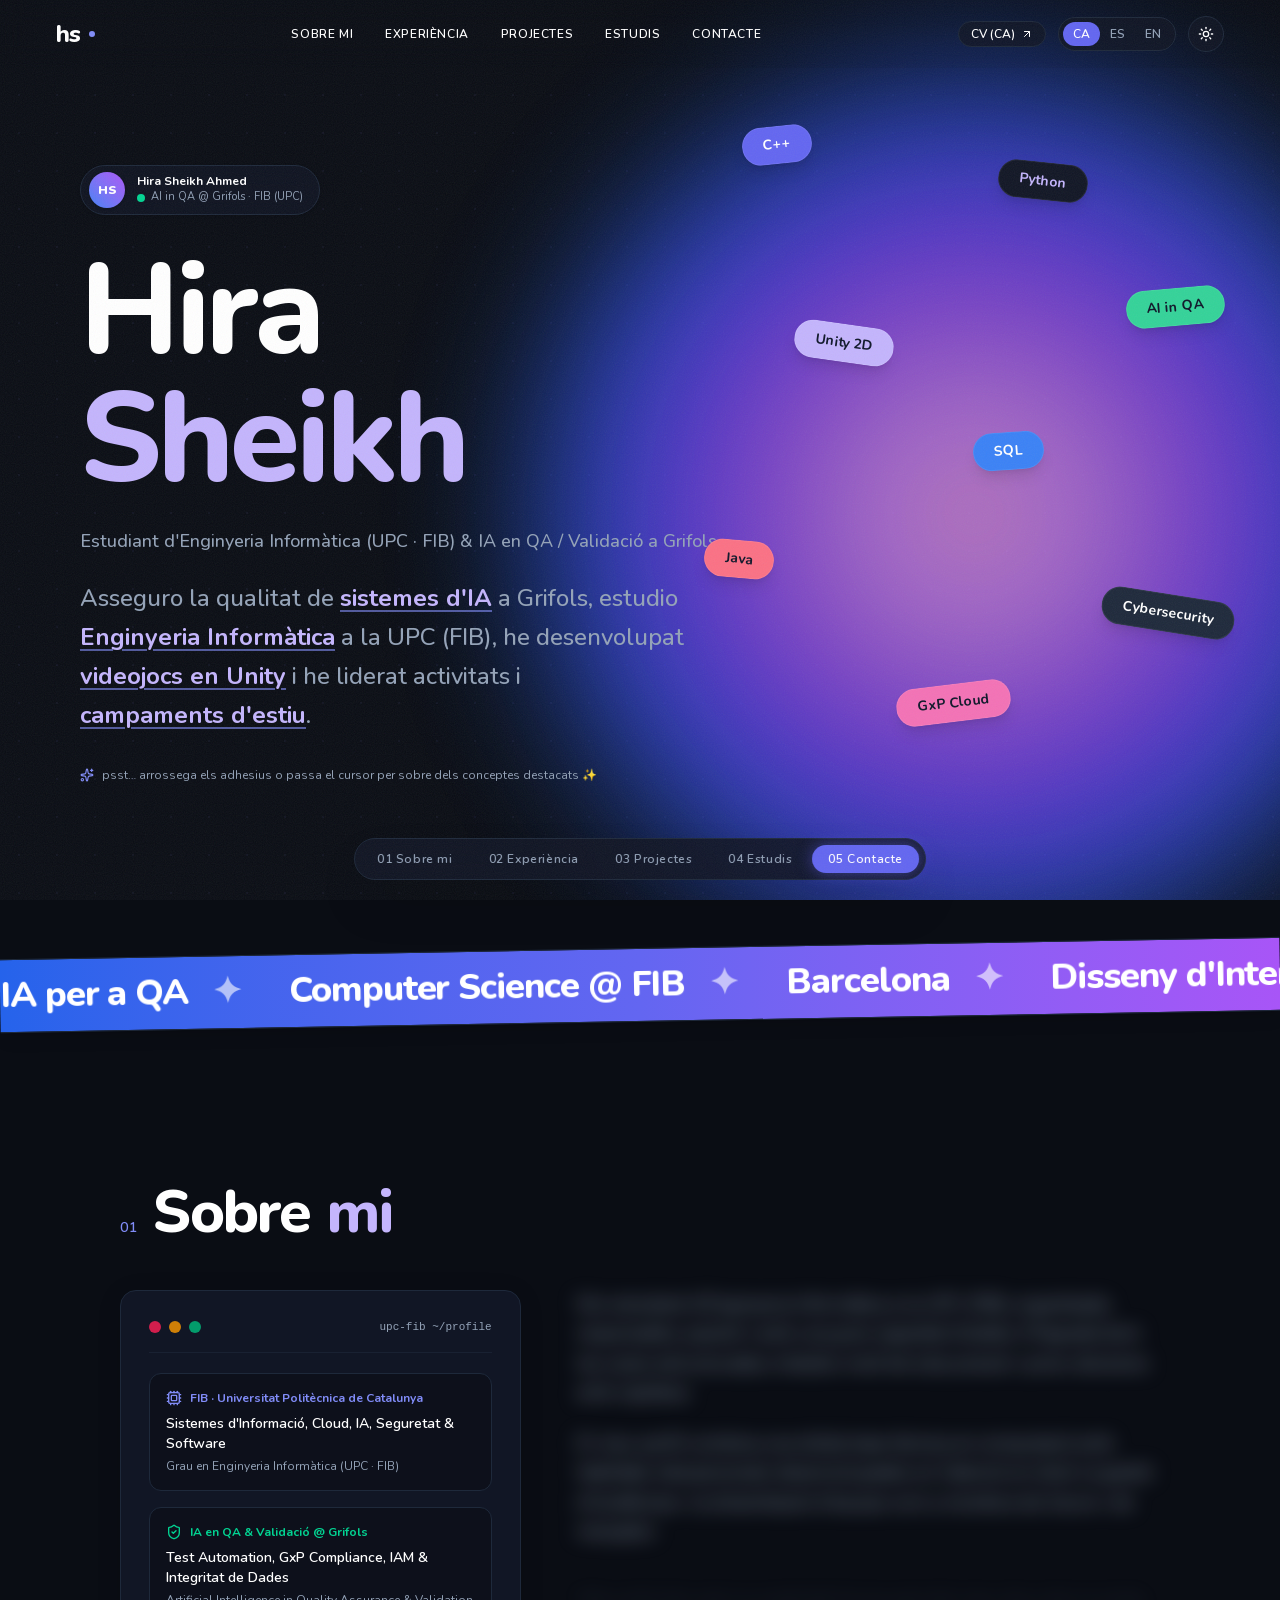
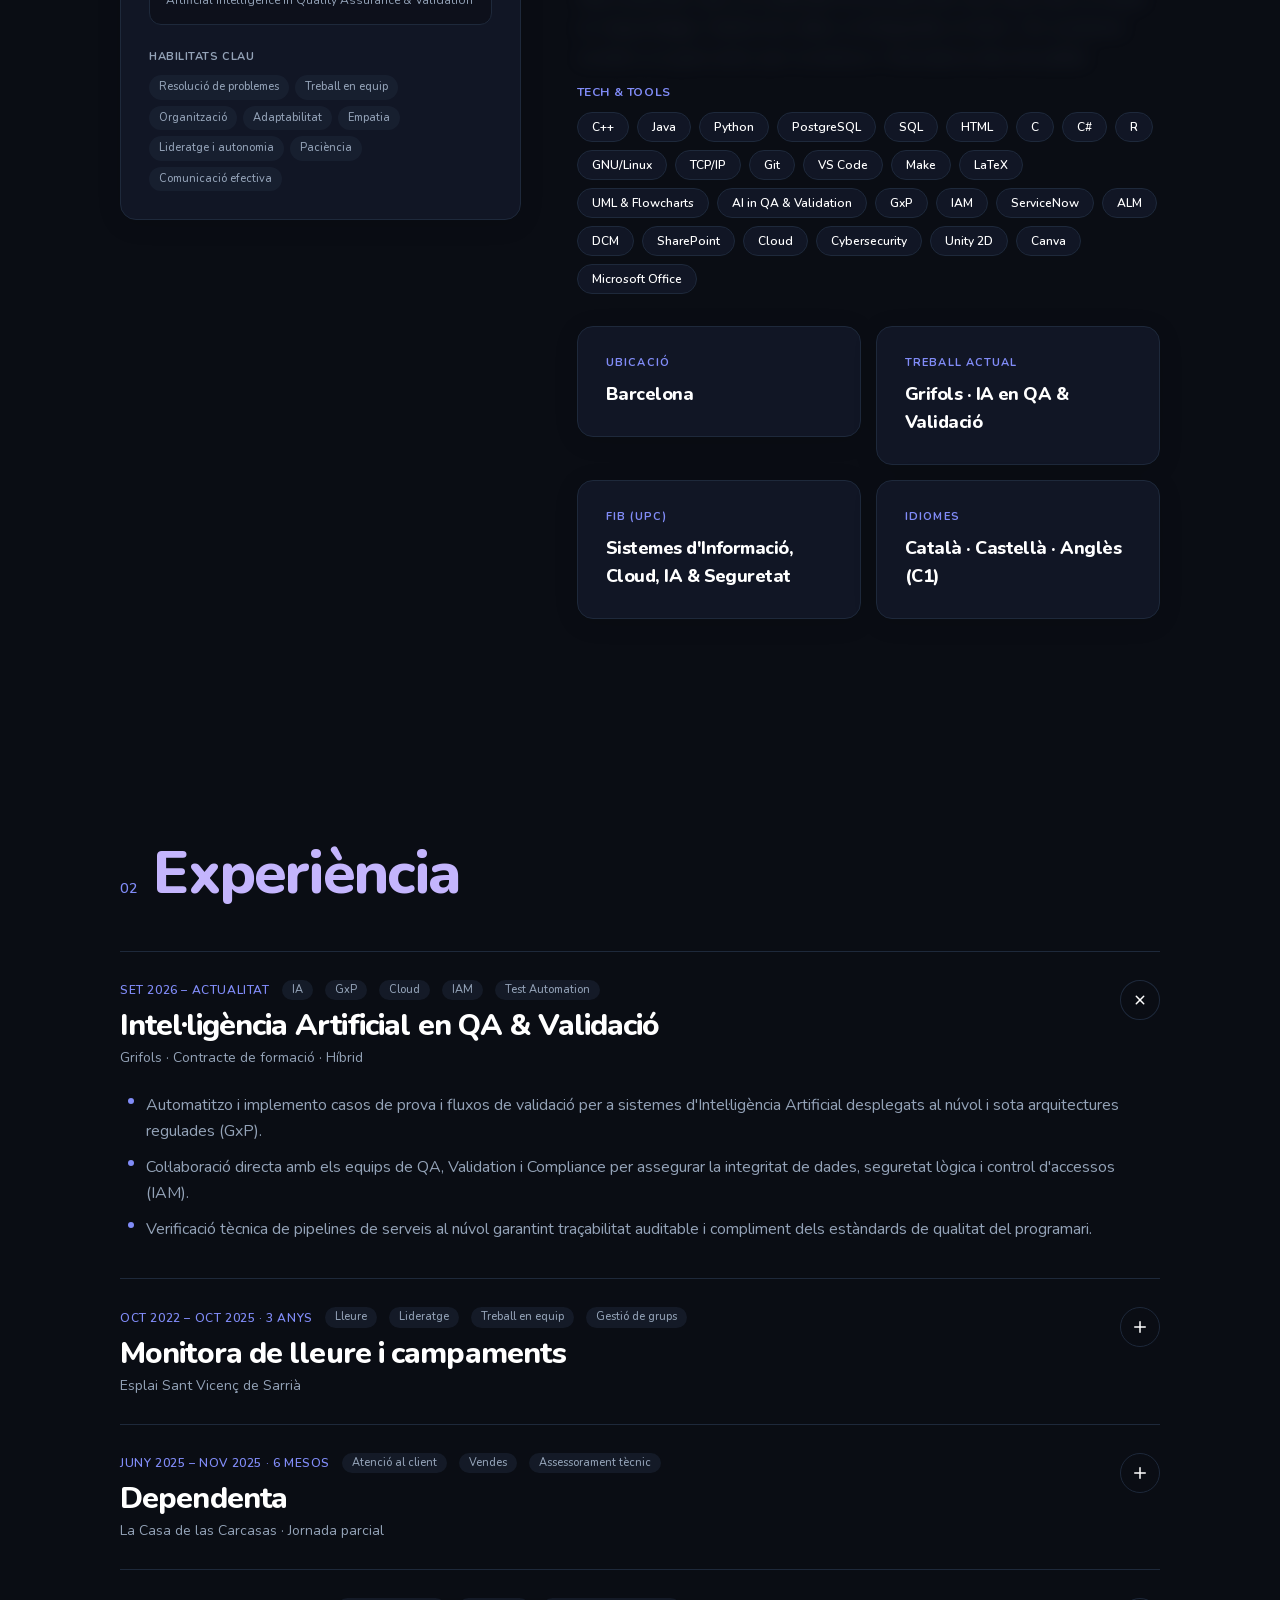
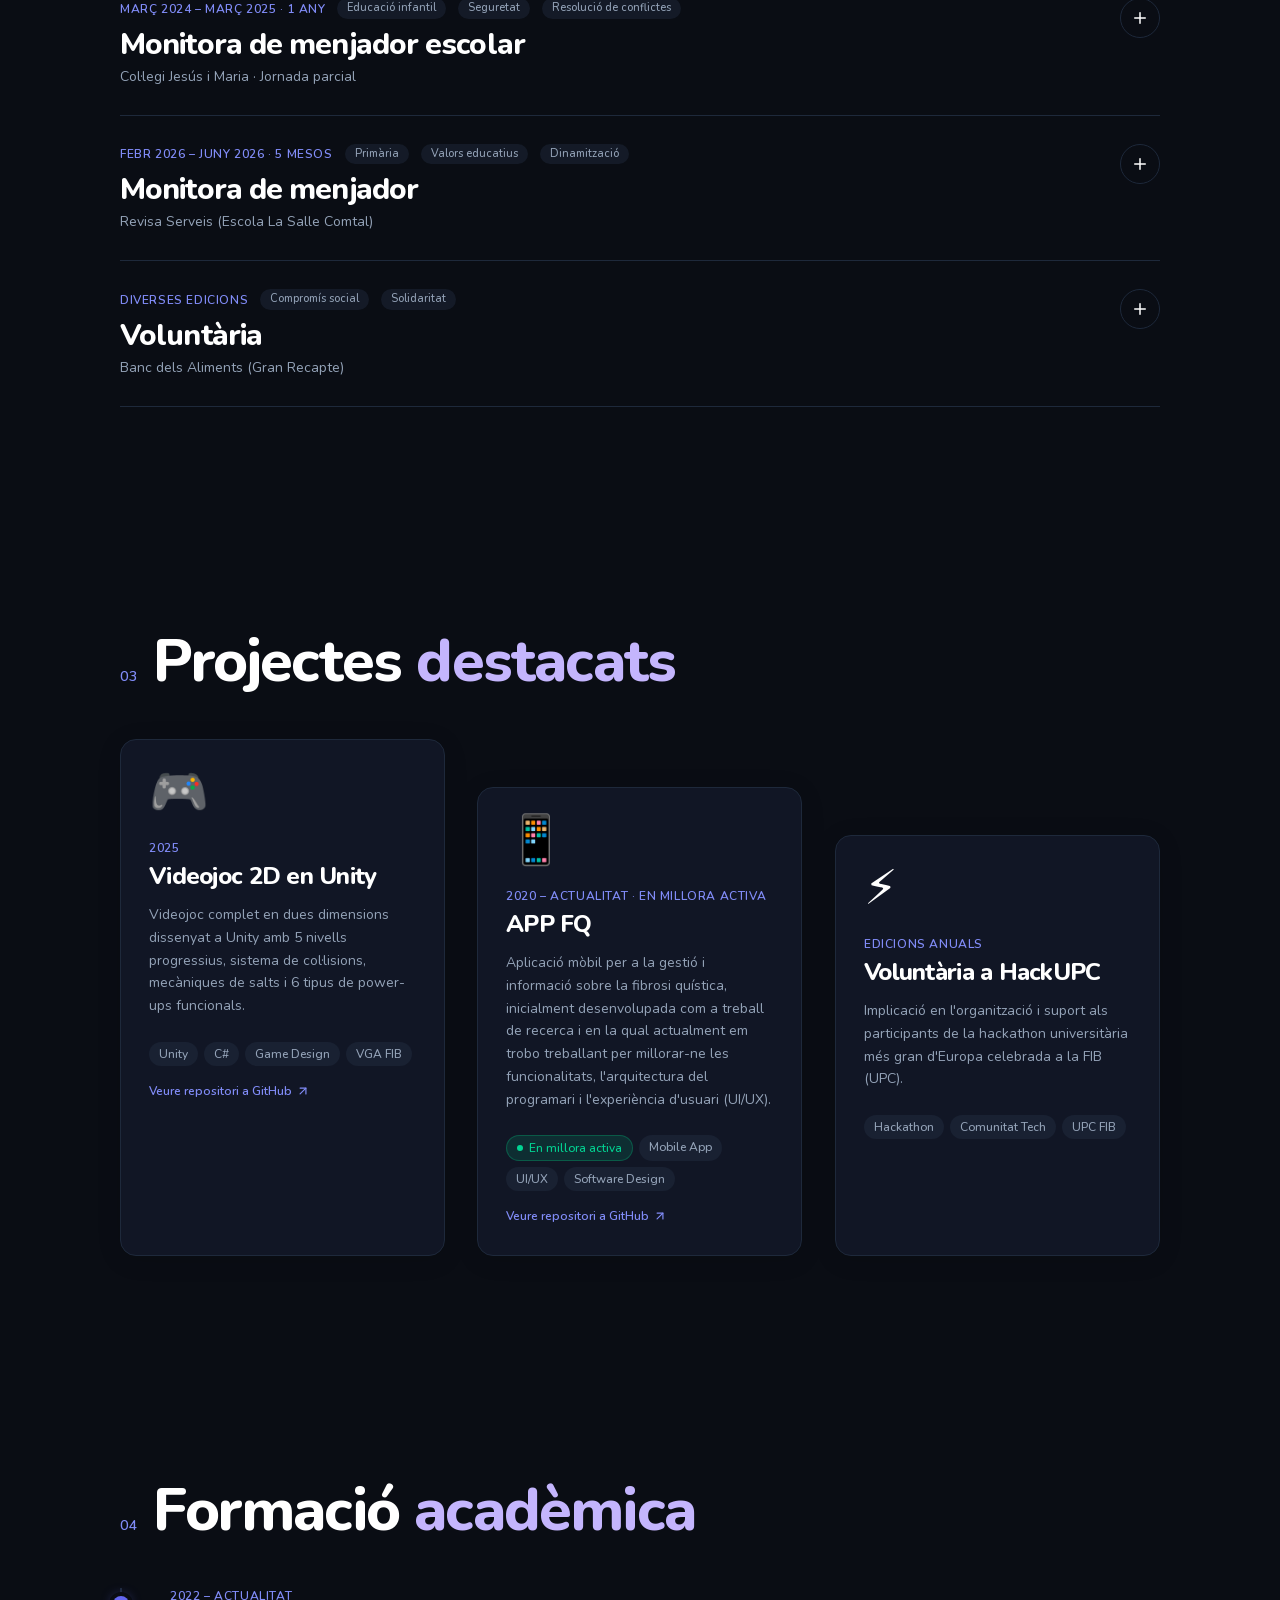
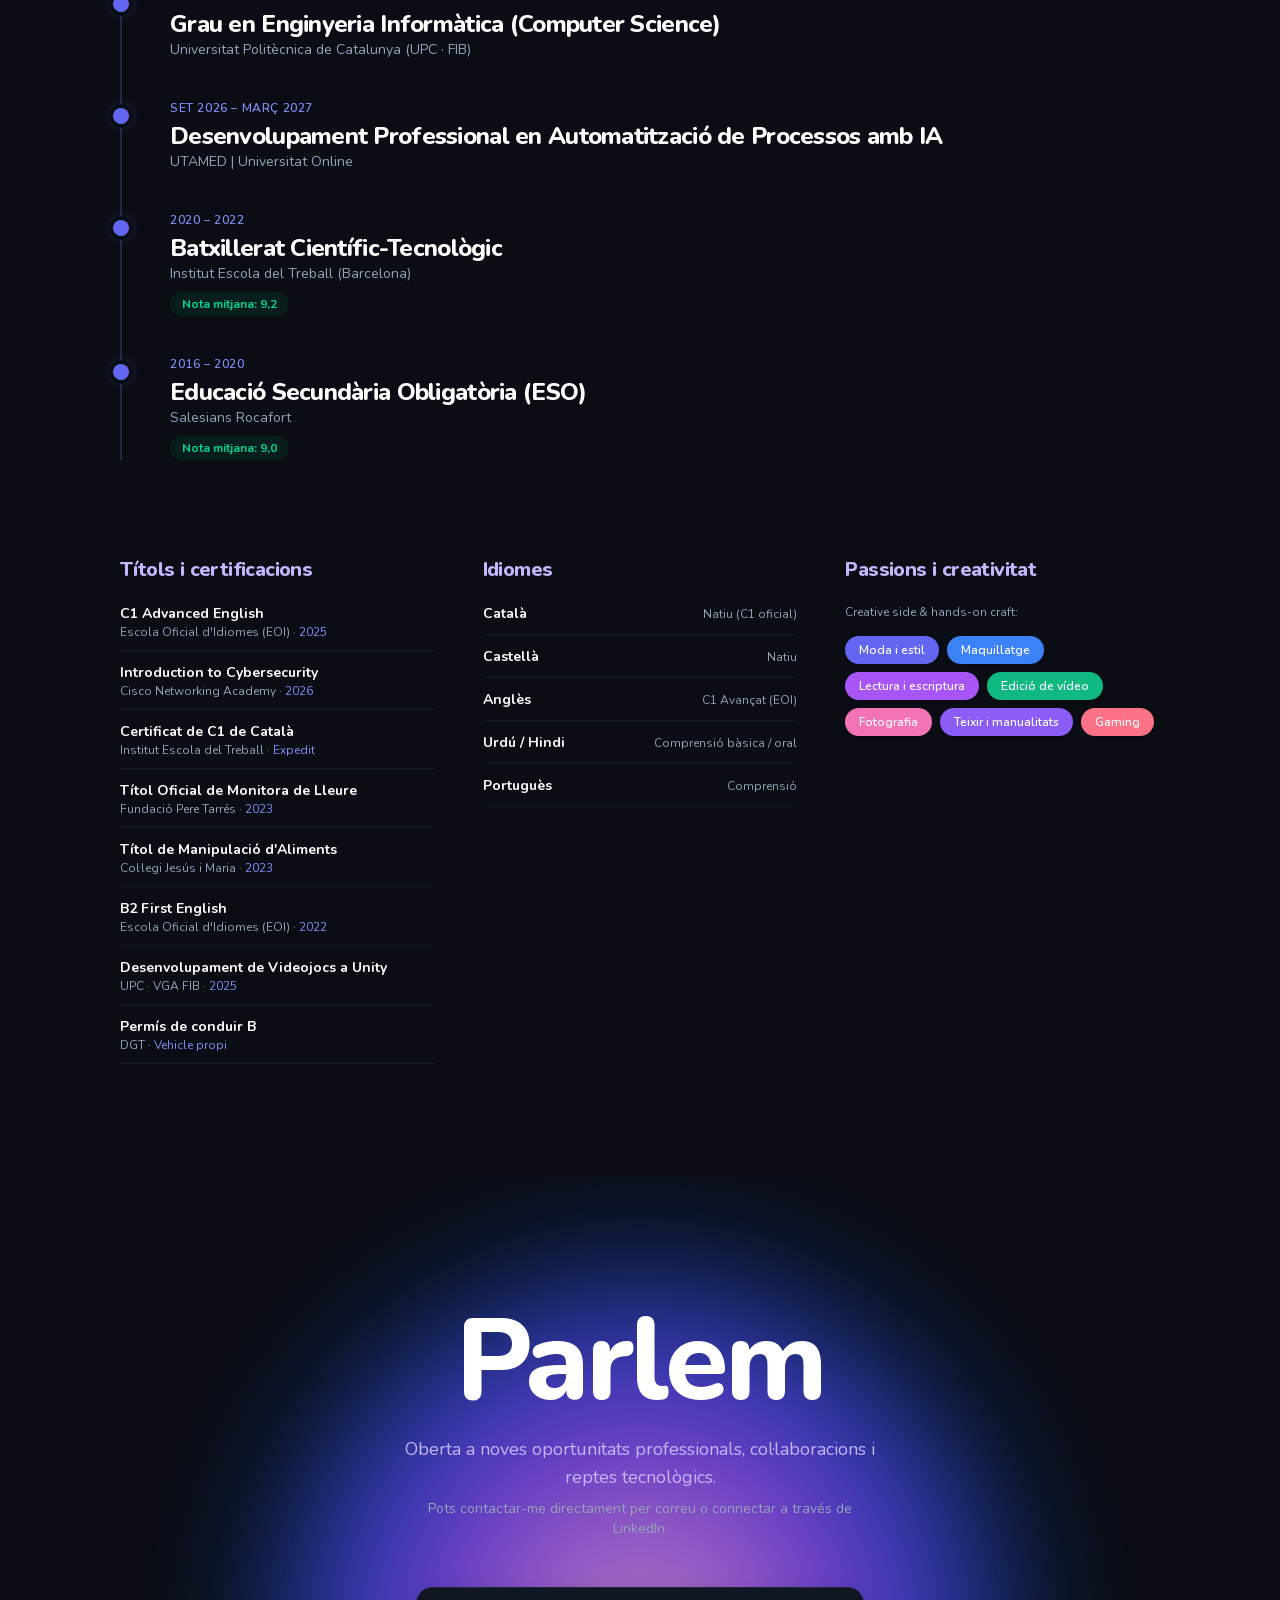
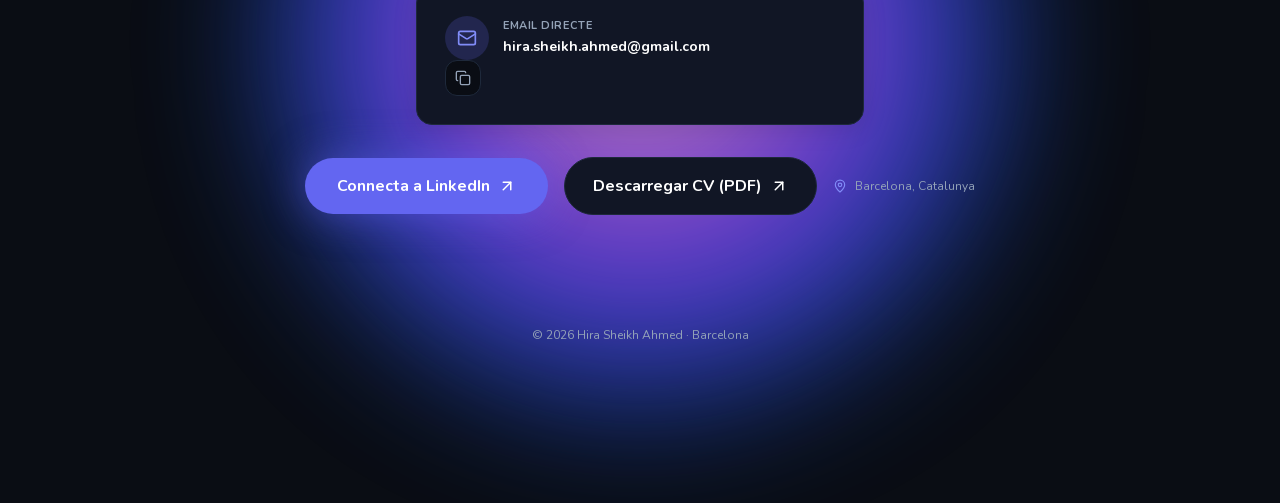
==== index.html @ 7fcb3df9 "fix: align role and profile titles to AI in QA & Validation" ====
<!DOCTYPE html><html lang="ca" data-theme="dark" class="tO76AW_variable"><head><meta charSet="utf-8"/><meta name="viewport" content="width=device-width, initial-scale=1"/><link rel="preload" href="/_next/static/media/29e2a75af8e45044-s.p.2kjei9psvcorz.woff2" as="font" crossorigin="" type="font/woff2"/><link rel="stylesheet" href="/_next/static/chunks/2umo2y6f7f9hi.css" data-precedence="next"/><link rel="preload" as="script" fetchPriority="low" href="/_next/static/chunks/0j1we3cwg31qe.js"/><script src="/_next/static/chunks/1cuyxw6v18rxx.js" async=""></script><script src="/_next/static/chunks/39_j1bdzreq0m.js" async=""></script><script src="/_next/static/chunks/turbopack-2u1d16houkiyo.js" async=""></script><script src="/_next/static/chunks/1ua2kfq9s-me6.js" async=""></script><script src="/_next/static/chunks/1u9oo_kta54_x.js" async=""></script><meta name="next-size-adjust" content=""/><title>Hira Sheikh</title><meta name="description" content="Informatics Engineering student, QA &amp; Validation in AI, Barcelona"/><link rel="icon" href="/favicon.ico?favicon.117ezoe8m31dk.ico" sizes="48x48" type="image/x-icon"/><script src="/_next/static/chunks/0cz1d0mv5g_q7.js" noModule=""></script></head><body><div hidden=""><!--$--><!--/$--></div><main class="relative min-h-screen"><canvas aria-hidden="true" class="pointer-events-none fixed inset-0 -z-10 h-full w-full"></canvas><div class="fixed left-0 top-0 z-[90] h-1 w-full origin-left bg-gradient-to-r from-[#3B82F6] via-[#A855F7] to-[#F472B6]" style="transform:scaleX(0)"></div><header class="site-nav fixed left-0 top-0 z-50 flex w-full items-center justify-between px-6 py-4 backdrop-blur-md md:px-14"><a href="#top" class="font-display flex items-center gap-2 text-2xl font-black"><span>hs</span><span class="h-1.5 w-1.5 rounded-full bg-[var(--accent)]"></span></a><nav class="hidden gap-8 text-xs font-semibold uppercase tracking-wider md:flex"><a href="#about" class="relative py-1 transition-colors hover:text-[var(--hi)]">Sobre mi</a><a href="#experience" class="relative py-1 transition-colors hover:text-[var(--hi)]">Experiència</a><a href="#projects" class="relative py-1 transition-colors hover:text-[var(--hi)]">Projectes</a><a href="#education" class="relative py-1 transition-colors hover:text-[var(--hi)]">Estudis</a><a href="#contact" class="relative py-1 transition-colors hover:text-[var(--hi)]">Contacte</a></nav><div class="flex items-center gap-3"><a href="/CV_Hira_Sheikh_Ahmed_ca.pdf" target="_blank" rel="noreferrer" class="hidden sm:inline-flex items-center gap-1.5 rounded-full border border-[var(--line)] bg-[var(--card)]/80 px-3 py-1 text-xs font-semibold hover:border-[var(--accent)] transition-colors" title="CV (CA)"><span>CV (<!-- -->CA<!-- -->)</span><svg xmlns="http://www.w3.org/2000/svg" width="12" height="12" viewBox="0 0 24 24" fill="none" stroke="currentColor" stroke-width="2" stroke-linecap="round" stroke-linejoin="round" class="lucide lucide-arrow-up-right" aria-hidden="true"><path d="M7 7h10v10"></path><path d="M7 17 17 7"></path></svg></a><div class="flex rounded-full border border-[var(--line)] bg-[var(--card)]/80 p-1 text-xs"><button type="button" class="rounded-full px-2.5 py-1 uppercase font-semibold transition-colors bg-[#6366F1] text-white">ca</button><button type="button" class="rounded-full px-2.5 py-1 uppercase font-semibold transition-colors text-[var(--muted)] hover:text-[var(--fg)]">es</button><button type="button" class="rounded-full px-2.5 py-1 uppercase font-semibold transition-colors text-[var(--muted)] hover:text-[var(--fg)]">en</button></div><button type="button" aria-label="theme toggle" class="grid h-9 w-9 place-items-center rounded-full border border-[var(--line)] bg-[var(--card)]/80 text-[var(--fg)] transition-colors hover:border-[var(--accent)]"><span style="opacity:1;transform:none"><svg xmlns="http://www.w3.org/2000/svg" width="16" height="16" viewBox="0 0 24 24" fill="none" stroke="currentColor" stroke-width="2" stroke-linecap="round" stroke-linejoin="round" class="lucide lucide-sun" aria-hidden="true"><circle cx="12" cy="12" r="4"></circle><path d="M12 2v2"></path><path d="M12 20v2"></path><path d="m4.93 4.93 1.41 1.41"></path><path d="m17.66 17.66 1.41 1.41"></path><path d="M2 12h2"></path><path d="M20 12h2"></path><path d="m6.34 17.66-1.41 1.41"></path><path d="m19.07 4.93-1.41 1.41"></path></svg></span></button></div></header><nav class="fixed bottom-5 left-1/2 z-50 flex -translate-x-1/2 gap-1 rounded-full border border-[var(--line)] bg-[var(--card)]/90 p-1.5 shadow-2xl backdrop-blur-md"><a href="#about" title="Sobre mi" class="relative rounded-full px-3 py-1.5 text-xs font-semibold tracking-wider transition-colors md:px-4 text-white"><span class="absolute inset-0 -z-0 rounded-full bg-[#6366F1] shadow-[0_0_16px_rgba(99,102,241,0.5)]"></span><span class="relative z-10">0<!-- -->1<span class="hidden md:inline"> <!-- -->Sobre mi</span></span></a><a href="#experience" title="Experiència" class="relative rounded-full px-3 py-1.5 text-xs font-semibold tracking-wider transition-colors md:px-4 text-[var(--muted)] hover:text-[var(--fg)]"><span class="relative z-10">0<!-- -->2<span class="hidden md:inline"> <!-- -->Experiència</span></span></a><a href="#projects" title="Projectes" class="relative rounded-full px-3 py-1.5 text-xs font-semibold tracking-wider transition-colors md:px-4 text-[var(--muted)] hover:text-[var(--fg)]"><span class="relative z-10">0<!-- -->3<span class="hidden md:inline"> <!-- -->Projectes</span></span></a><a href="#education" title="Estudis" class="relative rounded-full px-3 py-1.5 text-xs font-semibold tracking-wider transition-colors md:px-4 text-[var(--muted)] hover:text-[var(--fg)]"><span class="relative z-10">0<!-- -->4<span class="hidden md:inline"> <!-- -->Estudis</span></span></a><a href="#contact" title="Contacte" class="relative rounded-full px-3 py-1.5 text-xs font-semibold tracking-wider transition-colors md:px-4 text-[var(--muted)] hover:text-[var(--fg)]"><span class="relative z-10">0<!-- -->5<span class="hidden md:inline"> <!-- -->Contacte</span></span></a></nav><section id="top" class="relative flex min-h-screen flex-col justify-center overflow-hidden px-6 pb-20 pt-32 md:px-14 lg:px-20"><div aria-hidden="true" class="aurora pointer-events-none absolute right-[-12%] top-[6%] h-[72vw] w-[72vw] max-h-[920px] max-w-[920px]" style="transform:none"></div><div class="relative z-10 max-w-5xl"><div class="mb-8 inline-flex items-center gap-3 rounded-full border border-[var(--line)] bg-[var(--card)]/80 py-1.5 pl-2 pr-4 shadow-sm backdrop-blur-md" style="opacity:0;transform:translateY(-16px)"><div class="grid h-9 w-9 place-items-center rounded-full bg-gradient-to-tr from-[#3B82F6] to-[#A855F7] text-xs font-black text-white shadow-sm">HS</div><div><p class="text-xs font-bold leading-tight text-[var(--fg)]">Hira Sheikh Ahmed</p><p class="flex items-center gap-1.5 text-[11px] text-[var(--muted)]"><span class="inline-block h-2 w-2 rounded-full bg-emerald-400 animate-pulse"></span>AI in QA @ Grifols · FIB (UPC)</p></div></div><h1 class="font-display text-6xl font-extrabold tracking-tight sm:text-7xl md:text-8xl lg:text-9xl" style="opacity:0;transform:translateY(30px)"><span class="block text-[var(--fg)] hover:text-[var(--hi)] transition-colors">Hira</span><span class="block text-[var(--hi)]">Sheikh</span></h1><p class="mt-6 max-w-2xl text-base font-medium text-[var(--muted)] md:text-lg" style="opacity:0;transform:translateY(20px)">Estudiant d&#x27;Enginyeria Informàtica (UPC · FIB) &amp; IA en QA / Validació a Grifols</p><div class="relative z-20 mt-6 max-w-2xl"><p class="text-xl font-medium leading-relaxed md:text-2xl"><span class="text-[var(--muted)]">Asseguro la qualitat de </span><button type="button" data-hover="true" class="font-bold text-[var(--hi)] underline decoration-[var(--accent)]/60 underline-offset-4 transition-colors hover:text-[var(--fg)] hover:decoration-[var(--hi)]">sistemes d&#x27;IA</button><span class="text-[var(--muted)]"> a Grifols, estudio </span><button type="button" data-hover="true" class="font-bold text-[var(--hi)] underline decoration-[var(--accent)]/60 underline-offset-4 transition-colors hover:text-[var(--fg)] hover:decoration-[var(--hi)]">Enginyeria Informàtica</button><span class="text-[var(--muted)]"> a la UPC (FIB), he desenvolupat </span><button type="button" data-hover="true" class="font-bold text-[var(--hi)] underline decoration-[var(--accent)]/60 underline-offset-4 transition-colors hover:text-[var(--fg)] hover:decoration-[var(--hi)]">videojocs en Unity</button><span class="text-[var(--muted)]"> i he liderat activitats i </span><button type="button" data-hover="true" class="font-bold text-[var(--hi)] underline decoration-[var(--accent)]/60 underline-offset-4 transition-colors hover:text-[var(--fg)] hover:decoration-[var(--hi)]">campaments d&#x27;estiu</button><span class="text-[var(--muted)]">.</span></p></div><p class="mt-8 flex items-center gap-2 text-xs text-[var(--muted)]" style="opacity:0"><svg xmlns="http://www.w3.org/2000/svg" width="14" height="14" viewBox="0 0 24 24" fill="none" stroke="currentColor" stroke-width="2" stroke-linecap="round" stroke-linejoin="round" class="lucide lucide-sparkles lucide-stars text-[var(--accent)]" aria-hidden="true"><path d="M11.017 2.814a1 1 0 0 1 1.966 0l1.051 5.558a2 2 0 0 0 1.594 1.594l5.558 1.051a1 1 0 0 1 0 1.966l-5.558 1.051a2 2 0 0 0-1.594 1.594l-1.051 5.558a1 1 0 0 1-1.966 0l-1.051-5.558a2 2 0 0 0-1.594-1.594l-5.558-1.051a1 1 0 0 1 0-1.966l5.558-1.051a2 2 0 0 0 1.594-1.594z"></path><path d="M20 2v4"></path><path d="M22 4h-4"></path><circle cx="4" cy="20" r="2"></circle></svg> <!-- -->psst… arrossega els adhesius o passa el cursor per sobre dels conceptes destacats ✨</p></div><div data-hover="true" class="absolute z-20 hidden select-none rounded-full px-5 py-2 text-xs font-bold shadow-lg md:block md:text-sm" draggable="false" style="left:58%;top:14%;background:#6366F1;color:#fff;border:1px solid rgba(255,255,255,0.08);transform:scale(0) rotate(-24deg);-webkit-touch-callout:none;-webkit-user-select:none;user-select:none;touch-action:none">C++</div><div data-hover="true" class="absolute z-20 hidden select-none rounded-full px-5 py-2 text-xs font-bold shadow-lg md:block md:text-sm" draggable="false" style="left:78%;top:18%;background:#111625;color:#C4B5FD;border:1px solid rgba(255,255,255,0.08);transform:scale(0) rotate(24deg);-webkit-touch-callout:none;-webkit-user-select:none;user-select:none;touch-action:none">Python</div><div data-hover="true" class="absolute z-20 hidden select-none rounded-full px-5 py-2 text-xs font-bold shadow-lg md:block md:text-sm" draggable="false" style="left:88%;top:32%;background:#34D399;color:#0F172A;border:1px solid rgba(255,255,255,0.08);transform:scale(0) rotate(-20deg);-webkit-touch-callout:none;-webkit-user-select:none;user-select:none;touch-action:none">AI in QA</div><div data-hover="true" class="absolute z-20 hidden select-none rounded-full px-5 py-2 text-xs font-bold shadow-lg md:block md:text-sm" draggable="false" style="left:62%;top:36%;background:#C4B5FD;color:#0F172A;border:1px solid rgba(255,255,255,0.08);transform:scale(0) rotate(32deg);-webkit-touch-callout:none;-webkit-user-select:none;user-select:none;touch-action:none">Unity 2D</div><div data-hover="true" class="absolute z-20 hidden select-none rounded-full px-5 py-2 text-xs font-bold shadow-lg md:block md:text-sm" draggable="false" style="left:76%;top:48%;background:#3B82F6;color:#fff;border:1px solid rgba(255,255,255,0.08);transform:scale(0) rotate(-16deg);-webkit-touch-callout:none;-webkit-user-select:none;user-select:none;touch-action:none">SQL</div><div data-hover="true" class="absolute z-20 hidden select-none rounded-full px-5 py-2 text-xs font-bold shadow-lg md:block md:text-sm" draggable="false" style="left:55%;top:60%;background:#FB7185;color:#0F172A;border:1px solid rgba(255,255,255,0.08);transform:scale(0) rotate(20deg);-webkit-touch-callout:none;-webkit-user-select:none;user-select:none;touch-action:none">Java</div><div data-hover="true" class="absolute z-20 hidden select-none rounded-full px-5 py-2 text-xs font-bold shadow-lg md:block md:text-sm" draggable="false" style="left:86%;top:66%;background:#1E293B;color:#fff;border:1px solid rgba(255,255,255,0.08);transform:scale(0) rotate(36deg);-webkit-touch-callout:none;-webkit-user-select:none;user-select:none;touch-action:none">Cybersecurity</div><div data-hover="true" class="absolute z-20 hidden select-none rounded-full px-5 py-2 text-xs font-bold shadow-lg md:block md:text-sm" draggable="false" style="left:70%;top:76%;background:#F472B6;color:#0F172A;border:1px solid rgba(255,255,255,0.08);transform:scale(0) rotate(-28deg);-webkit-touch-callout:none;-webkit-user-select:none;user-select:none;touch-action:none">GxP Cloud</div></section><div class="py-12"><div class="-rotate-1 overflow-hidden border-y border-[var(--line)] bg-gradient-to-r from-[#2563EB] via-[#6366F1] to-[#A855F7] py-4 text-white shadow-lg select-none"><div class="animate-marquee flex w-max"><div class="flex shrink-0 items-center gap-12 pr-12 whitespace-nowrap"><span class="font-display flex items-center gap-6 text-2xl font-bold tracking-wider md:text-4xl">IA per a QA<!-- --> <span class="text-white/60">✦</span></span><span class="font-display flex items-center gap-6 text-2xl font-bold tracking-wider md:text-4xl">Computer Science @ FIB<!-- --> <span class="text-white/60">✦</span></span><span class="font-display flex items-center gap-6 text-2xl font-bold tracking-wider md:text-4xl">Barcelona<!-- --> <span class="text-white/60">✦</span></span><span class="font-display flex items-center gap-6 text-2xl font-bold tracking-wider md:text-4xl">Disseny d&#x27;Interfícies<!-- --> <span class="text-white/60">✦</span></span><span class="font-display flex items-center gap-6 text-2xl font-bold tracking-wider md:text-4xl">Unity 2D<!-- --> <span class="text-white/60">✦</span></span><span class="font-display flex items-center gap-6 text-2xl font-bold tracking-wider md:text-4xl">Ciberseguretat<!-- --> <span class="text-white/60">✦</span></span><span class="font-display flex items-center gap-6 text-2xl font-bold tracking-wider md:text-4xl">Automatització de Proves<!-- --> <span class="text-white/60">✦</span></span><span class="font-display flex items-center gap-6 text-2xl font-bold tracking-wider md:text-4xl">Sempre aprenent<!-- --> <span class="text-white/60">✦</span></span><span class="font-display flex items-center gap-6 text-2xl font-bold tracking-wider md:text-4xl">IA per a QA<!-- --> <span class="text-white/60">✦</span></span><span class="font-display flex items-center gap-6 text-2xl font-bold tracking-wider md:text-4xl">Computer Science @ FIB<!-- --> <span class="text-white/60">✦</span></span><span class="font-display flex items-center gap-6 text-2xl font-bold tracking-wider md:text-4xl">Barcelona<!-- --> <span class="text-white/60">✦</span></span><span class="font-display flex items-center gap-6 text-2xl font-bold tracking-wider md:text-4xl">Disseny d&#x27;Interfícies<!-- --> <span class="text-white/60">✦</span></span><span class="font-display flex items-center gap-6 text-2xl font-bold tracking-wider md:text-4xl">Unity 2D<!-- --> <span class="text-white/60">✦</span></span><span class="font-display flex items-center gap-6 text-2xl font-bold tracking-wider md:text-4xl">Ciberseguretat<!-- --> <span class="text-white/60">✦</span></span><span class="font-display flex items-center gap-6 text-2xl font-bold tracking-wider md:text-4xl">Automatització de Proves<!-- --> <span class="text-white/60">✦</span></span><span class="font-display flex items-center gap-6 text-2xl font-bold tracking-wider md:text-4xl">Sempre aprenent<!-- --> <span class="text-white/60">✦</span></span></div><div class="flex shrink-0 items-center gap-12 pr-12 whitespace-nowrap" aria-hidden="true"><span class="font-display flex items-center gap-6 text-2xl font-bold tracking-wider md:text-4xl">IA per a QA<!-- --> <span class="text-white/60">✦</span></span><span class="font-display flex items-center gap-6 text-2xl font-bold tracking-wider md:text-4xl">Computer Science @ FIB<!-- --> <span class="text-white/60">✦</span></span><span class="font-display flex items-center gap-6 text-2xl font-bold tracking-wider md:text-4xl">Barcelona<!-- --> <span class="text-white/60">✦</span></span><span class="font-display flex items-center gap-6 text-2xl font-bold tracking-wider md:text-4xl">Disseny d&#x27;Interfícies<!-- --> <span class="text-white/60">✦</span></span><span class="font-display flex items-center gap-6 text-2xl font-bold tracking-wider md:text-4xl">Unity 2D<!-- --> <span class="text-white/60">✦</span></span><span class="font-display flex items-center gap-6 text-2xl font-bold tracking-wider md:text-4xl">Ciberseguretat<!-- --> <span class="text-white/60">✦</span></span><span class="font-display flex items-center gap-6 text-2xl font-bold tracking-wider md:text-4xl">Automatització de Proves<!-- --> <span class="text-white/60">✦</span></span><span class="font-display flex items-center gap-6 text-2xl font-bold tracking-wider md:text-4xl">Sempre aprenent<!-- --> <span class="text-white/60">✦</span></span><span class="font-display flex items-center gap-6 text-2xl font-bold tracking-wider md:text-4xl">IA per a QA<!-- --> <span class="text-white/60">✦</span></span><span class="font-display flex items-center gap-6 text-2xl font-bold tracking-wider md:text-4xl">Computer Science @ FIB<!-- --> <span class="text-white/60">✦</span></span><span class="font-display flex items-center gap-6 text-2xl font-bold tracking-wider md:text-4xl">Barcelona<!-- --> <span class="text-white/60">✦</span></span><span class="font-display flex items-center gap-6 text-2xl font-bold tracking-wider md:text-4xl">Disseny d&#x27;Interfícies<!-- --> <span class="text-white/60">✦</span></span><span class="font-display flex items-center gap-6 text-2xl font-bold tracking-wider md:text-4xl">Unity 2D<!-- --> <span class="text-white/60">✦</span></span><span class="font-display flex items-center gap-6 text-2xl font-bold tracking-wider md:text-4xl">Ciberseguretat<!-- --> <span class="text-white/60">✦</span></span><span class="font-display flex items-center gap-6 text-2xl font-bold tracking-wider md:text-4xl">Automatització de Proves<!-- --> <span class="text-white/60">✦</span></span><span class="font-display flex items-center gap-6 text-2xl font-bold tracking-wider md:text-4xl">Sempre aprenent<!-- --> <span class="text-white/60">✦</span></span></div></div></div></div><section id="about" class="mx-auto max-w-6xl px-6 py-28 md:px-14"><div class="mb-12 flex items-baseline gap-4" style="opacity:0;transform:translateY(36px)"><span class="text-sm font-semibold tracking-wider text-[var(--accent)]">01</span><h2 class="font-display text-4xl font-extrabold tracking-tight md:text-6xl">Sobre<!-- --> <span class="text-[var(--hi)]">mi</span></h2></div><div class="grid gap-14 md:grid-cols-12"><div class="md:col-span-5"><div class="" style="opacity:0;transform:translateY(36px)"><div data-hover="true" class="relative overflow-hidden rounded-2xl border border-[var(--line)] bg-[var(--card)] p-7 shadow-[0_4px_24px_rgba(0,0,0,0.12)] transition-shadow duration-300 hover:shadow-[0_8px_32px_rgba(99,102,241,0.18)] p-6" style="transform:perspective(900px)"><div class="pointer-events-none absolute inset-0 opacity-0 transition-opacity duration-300 hover:opacity-100" style="background:radial-gradient(320px circle at var(--mx) var(--my), rgba(129,140,248,0.2), transparent 60%)"></div><div class="relative z-10"><div class="flex items-center justify-between border-b border-[var(--line)]/60 pb-4"><div class="flex items-center gap-2"><span class="h-3 w-3 rounded-full bg-rose-500/80"></span><span class="h-3 w-3 rounded-full bg-amber-500/80"></span><span class="h-3 w-3 rounded-full bg-emerald-500/80"></span></div><span class="text-[11px] font-mono text-[var(--muted)]">upc-fib ~/profile</span></div><div class="mt-5 space-y-4"><div class="rounded-xl border border-[var(--line)] bg-[var(--bg)]/60 p-4"><div class="flex items-center gap-2 text-xs font-bold text-[var(--accent)]"><svg xmlns="http://www.w3.org/2000/svg" width="16" height="16" viewBox="0 0 24 24" fill="none" stroke="currentColor" stroke-width="2" stroke-linecap="round" stroke-linejoin="round" class="lucide lucide-cpu" aria-hidden="true"><path d="M12 20v2"></path><path d="M12 2v2"></path><path d="M17 20v2"></path><path d="M17 2v2"></path><path d="M2 12h2"></path><path d="M2 17h2"></path><path d="M2 7h2"></path><path d="M20 12h2"></path><path d="M20 17h2"></path><path d="M20 7h2"></path><path d="M7 20v2"></path><path d="M7 2v2"></path><rect x="4" y="4" width="16" height="16" rx="2"></rect><rect x="8" y="8" width="8" height="8" rx="1"></rect></svg> FIB · Universitat Politècnica de Catalunya</div><p class="mt-2 text-sm font-semibold text-[var(--fg)]">Sistemes d&#x27;Informació, Cloud, IA, Seguretat &amp; Software</p><p class="mt-1 text-xs text-[var(--muted)]">Grau en Enginyeria Informàtica (UPC · FIB)</p></div><div class="rounded-xl border border-[var(--line)] bg-[var(--bg)]/60 p-4"><div class="flex items-center gap-2 text-xs font-bold text-emerald-400"><svg xmlns="http://www.w3.org/2000/svg" width="16" height="16" viewBox="0 0 24 24" fill="none" stroke="currentColor" stroke-width="2" stroke-linecap="round" stroke-linejoin="round" class="lucide lucide-shield-check" aria-hidden="true"><path d="M20 13c0 5-3.5 7.5-7.66 8.95a1 1 0 0 1-.67-.01C7.5 20.5 4 18 4 13V6a1 1 0 0 1 1-1c2 0 4.5-1.2 6.24-2.72a1.17 1.17 0 0 1 1.52 0C14.51 3.81 17 5 19 5a1 1 0 0 1 1 1z"></path><path d="m9 12 2 2 4-4"></path></svg> IA en QA &amp; Validació @ Grifols</div><p class="mt-2 text-sm font-semibold text-[var(--fg)]">Test Automation, GxP Compliance, IAM &amp; Integritat de Dades</p><p class="mt-1 text-xs text-[var(--muted)]">Artificial Intelligence in Quality Assurance &amp; Validation</p></div></div><div class="mt-6"><p class="text-[11px] font-bold uppercase tracking-wider text-[var(--muted)] mb-2.5">Habilitats clau</p><div class="flex flex-wrap gap-1.5"><span class="rounded-full bg-[var(--line)]/50 px-2.5 py-1 text-[11px] font-medium text-[var(--muted)]">Resolució de problemes</span><span class="rounded-full bg-[var(--line)]/50 px-2.5 py-1 text-[11px] font-medium text-[var(--muted)]">Treball en equip</span><span class="rounded-full bg-[var(--line)]/50 px-2.5 py-1 text-[11px] font-medium text-[var(--muted)]">Organització</span><span class="rounded-full bg-[var(--line)]/50 px-2.5 py-1 text-[11px] font-medium text-[var(--muted)]">Adaptabilitat</span><span class="rounded-full bg-[var(--line)]/50 px-2.5 py-1 text-[11px] font-medium text-[var(--muted)]">Empatia</span><span class="rounded-full bg-[var(--line)]/50 px-2.5 py-1 text-[11px] font-medium text-[var(--muted)]">Lideratge i autonomia</span><span class="rounded-full bg-[var(--line)]/50 px-2.5 py-1 text-[11px] font-medium text-[var(--muted)]">Paciència</span><span class="rounded-full bg-[var(--line)]/50 px-2.5 py-1 text-[11px] font-medium text-[var(--muted)]">Comunicació efectiva</span></div></div></div></div></div></div><div class="space-y-8 md:col-span-7"><div class="space-y-5 text-base leading-relaxed text-[var(--muted)] md:text-lg"><p style="filter:blur(10px);opacity:0.2;transform:translateY(20px)">Sóc estudiant d&#x27;Enginyeria Informàtica a la UPC (FIB), organitzada, responsable, pacient i amb una gran capacitat d&#x27;anàlisi. M&#x27;agrada tenir les coses estructurades, treballo molt bé sota pressió i prenc decisions amb rapidesa.</p><p style="filter:blur(10px);opacity:0.2;transform:translateY(20px)">El meu perfil combina una sòlida base tècnica en computació amb habilitats interpersonals desenvolupades en l&#x27;atenció al client, la gestió d&#x27;incidències i la dinamització d&#x27;equips com a monitora de lleure i de menjador.</p><p style="filter:blur(10px);opacity:0.2;transform:translateY(20px)">Més enllà del codi, la creativitat forma part del meu dia a dia: la moda, el maquillatge, l&#x27;edició de vídeo, la fotografia, el teixir i fer pulseres, sumat a un gran amor per la lectura i l&#x27;escriptura des de petita.</p></div><div class="" style="opacity:0;transform:translateY(36px)"><p class="mb-3 text-xs font-bold uppercase tracking-wider text-[var(--accent)]">Tech &amp; Tools</p><div class="flex flex-wrap gap-2"><span data-hover="true" class="rounded-full border border-[var(--line)] bg-[var(--card)] px-3.5 py-1.5 text-xs font-semibold text-[var(--fg)] transition-colors">C++</span><span data-hover="true" class="rounded-full border border-[var(--line)] bg-[var(--card)] px-3.5 py-1.5 text-xs font-semibold text-[var(--fg)] transition-colors">Java</span><span data-hover="true" class="rounded-full border border-[var(--line)] bg-[var(--card)] px-3.5 py-1.5 text-xs font-semibold text-[var(--fg)] transition-colors">Python</span><span data-hover="true" class="rounded-full border border-[var(--line)] bg-[var(--card)] px-3.5 py-1.5 text-xs font-semibold text-[var(--fg)] transition-colors">PostgreSQL</span><span data-hover="true" class="rounded-full border border-[var(--line)] bg-[var(--card)] px-3.5 py-1.5 text-xs font-semibold text-[var(--fg)] transition-colors">SQL</span><span data-hover="true" class="rounded-full border border-[var(--line)] bg-[var(--card)] px-3.5 py-1.5 text-xs font-semibold text-[var(--fg)] transition-colors">HTML</span><span data-hover="true" class="rounded-full border border-[var(--line)] bg-[var(--card)] px-3.5 py-1.5 text-xs font-semibold text-[var(--fg)] transition-colors">C</span><span data-hover="true" class="rounded-full border border-[var(--line)] bg-[var(--card)] px-3.5 py-1.5 text-xs font-semibold text-[var(--fg)] transition-colors">C#</span><span data-hover="true" class="rounded-full border border-[var(--line)] bg-[var(--card)] px-3.5 py-1.5 text-xs font-semibold text-[var(--fg)] transition-colors">R</span><span data-hover="true" class="rounded-full border border-[var(--line)] bg-[var(--card)] px-3.5 py-1.5 text-xs font-semibold text-[var(--fg)] transition-colors">GNU/Linux</span><span data-hover="true" class="rounded-full border border-[var(--line)] bg-[var(--card)] px-3.5 py-1.5 text-xs font-semibold text-[var(--fg)] transition-colors">TCP/IP</span><span data-hover="true" class="rounded-full border border-[var(--line)] bg-[var(--card)] px-3.5 py-1.5 text-xs font-semibold text-[var(--fg)] transition-colors">Git</span><span data-hover="true" class="rounded-full border border-[var(--line)] bg-[var(--card)] px-3.5 py-1.5 text-xs font-semibold text-[var(--fg)] transition-colors">VS Code</span><span data-hover="true" class="rounded-full border border-[var(--line)] bg-[var(--card)] px-3.5 py-1.5 text-xs font-semibold text-[var(--fg)] transition-colors">Make</span><span data-hover="true" class="rounded-full border border-[var(--line)] bg-[var(--card)] px-3.5 py-1.5 text-xs font-semibold text-[var(--fg)] transition-colors">LaTeX</span><span data-hover="true" class="rounded-full border border-[var(--line)] bg-[var(--card)] px-3.5 py-1.5 text-xs font-semibold text-[var(--fg)] transition-colors">UML &amp; Flowcharts</span><span data-hover="true" class="rounded-full border border-[var(--line)] bg-[var(--card)] px-3.5 py-1.5 text-xs font-semibold text-[var(--fg)] transition-colors">AI in QA &amp; Validation</span><span data-hover="true" class="rounded-full border border-[var(--line)] bg-[var(--card)] px-3.5 py-1.5 text-xs font-semibold text-[var(--fg)] transition-colors">GxP</span><span data-hover="true" class="rounded-full border border-[var(--line)] bg-[var(--card)] px-3.5 py-1.5 text-xs font-semibold text-[var(--fg)] transition-colors">IAM</span><span data-hover="true" class="rounded-full border border-[var(--line)] bg-[var(--card)] px-3.5 py-1.5 text-xs font-semibold text-[var(--fg)] transition-colors">ServiceNow</span><span data-hover="true" class="rounded-full border border-[var(--line)] bg-[var(--card)] px-3.5 py-1.5 text-xs font-semibold text-[var(--fg)] transition-colors">ALM</span><span data-hover="true" class="rounded-full border border-[var(--line)] bg-[var(--card)] px-3.5 py-1.5 text-xs font-semibold text-[var(--fg)] transition-colors">DCM</span><span data-hover="true" class="rounded-full border border-[var(--line)] bg-[var(--card)] px-3.5 py-1.5 text-xs font-semibold text-[var(--fg)] transition-colors">SharePoint</span><span data-hover="true" class="rounded-full border border-[var(--line)] bg-[var(--card)] px-3.5 py-1.5 text-xs font-semibold text-[var(--fg)] transition-colors">Cloud</span><span data-hover="true" class="rounded-full border border-[var(--line)] bg-[var(--card)] px-3.5 py-1.5 text-xs font-semibold text-[var(--fg)] transition-colors">Cybersecurity</span><span data-hover="true" class="rounded-full border border-[var(--line)] bg-[var(--card)] px-3.5 py-1.5 text-xs font-semibold text-[var(--fg)] transition-colors">Unity 2D</span><span data-hover="true" class="rounded-full border border-[var(--line)] bg-[var(--card)] px-3.5 py-1.5 text-xs font-semibold text-[var(--fg)] transition-colors">Canva</span><span data-hover="true" class="rounded-full border border-[var(--line)] bg-[var(--card)] px-3.5 py-1.5 text-xs font-semibold text-[var(--fg)] transition-colors">Microsoft Office</span></div></div><div class="grid gap-4 sm:grid-cols-2"><div class="" style="opacity:0;transform:translateY(36px)"><div data-hover="true" class="relative overflow-hidden rounded-2xl border border-[var(--line)] bg-[var(--card)] p-7 shadow-[0_4px_24px_rgba(0,0,0,0.12)] transition-shadow duration-300 hover:shadow-[0_8px_32px_rgba(99,102,241,0.18)] p-5" style="transform:perspective(900px)"><div class="pointer-events-none absolute inset-0 opacity-0 transition-opacity duration-300 hover:opacity-100" style="background:radial-gradient(320px circle at var(--mx) var(--my), rgba(129,140,248,0.2), transparent 60%)"></div><div class="relative z-10"><p class="text-[11px] font-bold uppercase tracking-widest text-[var(--accent)]">Ubicació</p><p class="font-display mt-2 text-lg font-bold">Barcelona</p></div></div></div><div class="" style="opacity:0;transform:translateY(36px)"><div data-hover="true" class="relative overflow-hidden rounded-2xl border border-[var(--line)] bg-[var(--card)] p-7 shadow-[0_4px_24px_rgba(0,0,0,0.12)] transition-shadow duration-300 hover:shadow-[0_8px_32px_rgba(99,102,241,0.18)] p-5" style="transform:perspective(900px)"><div class="pointer-events-none absolute inset-0 opacity-0 transition-opacity duration-300 hover:opacity-100" style="background:radial-gradient(320px circle at var(--mx) var(--my), rgba(129,140,248,0.2), transparent 60%)"></div><div class="relative z-10"><p class="text-[11px] font-bold uppercase tracking-widest text-[var(--accent)]">Treball actual</p><p class="font-display mt-2 text-lg font-bold">Grifols · IA en QA &amp; Validació</p></div></div></div><div class="" style="opacity:0;transform:translateY(36px)"><div data-hover="true" class="relative overflow-hidden rounded-2xl border border-[var(--line)] bg-[var(--card)] p-7 shadow-[0_4px_24px_rgba(0,0,0,0.12)] transition-shadow duration-300 hover:shadow-[0_8px_32px_rgba(99,102,241,0.18)] p-5" style="transform:perspective(900px)"><div class="pointer-events-none absolute inset-0 opacity-0 transition-opacity duration-300 hover:opacity-100" style="background:radial-gradient(320px circle at var(--mx) var(--my), rgba(129,140,248,0.2), transparent 60%)"></div><div class="relative z-10"><p class="text-[11px] font-bold uppercase tracking-widest text-[var(--accent)]">FIB (UPC)</p><p class="font-display mt-2 text-lg font-bold">Sistemes d&#x27;Informació, Cloud, IA &amp; Seguretat</p></div></div></div><div class="" style="opacity:0;transform:translateY(36px)"><div data-hover="true" class="relative overflow-hidden rounded-2xl border border-[var(--line)] bg-[var(--card)] p-7 shadow-[0_4px_24px_rgba(0,0,0,0.12)] transition-shadow duration-300 hover:shadow-[0_8px_32px_rgba(99,102,241,0.18)] p-5" style="transform:perspective(900px)"><div class="pointer-events-none absolute inset-0 opacity-0 transition-opacity duration-300 hover:opacity-100" style="background:radial-gradient(320px circle at var(--mx) var(--my), rgba(129,140,248,0.2), transparent 60%)"></div><div class="relative z-10"><p class="text-[11px] font-bold uppercase tracking-widest text-[var(--accent)]">Idiomes</p><p class="font-display mt-2 text-lg font-bold">Català · Castellà · Anglès (C1)</p></div></div></div></div></div></div></section><section id="experience" class="mx-auto max-w-6xl px-6 py-28 md:px-14"><div class="mb-12 flex items-baseline gap-4" style="opacity:0;transform:translateY(36px)"><span class="text-sm font-semibold tracking-wider text-[var(--accent)]">02</span><h2 class="font-display text-4xl font-extrabold tracking-tight md:text-6xl"> <span class="text-[var(--hi)]">Experiència</span></h2></div><div class="" style="opacity:0;transform:translateY(36px)"><div><div class="relative border-t border-[var(--line)] py-3 transition-colors"><button type="button" class="group relative z-10 flex w-full items-start justify-between gap-6 py-4 text-left"><div class="flex-1"><div class="flex flex-wrap items-center gap-3"><span class="text-xs font-semibold uppercase tracking-wider text-[var(--accent)]">Set 2026 – actualitat</span><span class="rounded-full bg-[var(--line)]/50 px-2.5 py-0.5 text-[11px] font-medium text-[var(--muted)]">IA</span><span class="rounded-full bg-[var(--line)]/50 px-2.5 py-0.5 text-[11px] font-medium text-[var(--muted)]">GxP</span><span class="rounded-full bg-[var(--line)]/50 px-2.5 py-0.5 text-[11px] font-medium text-[var(--muted)]">Cloud</span><span class="rounded-full bg-[var(--line)]/50 px-2.5 py-0.5 text-[11px] font-medium text-[var(--muted)]">IAM</span><span class="rounded-full bg-[var(--line)]/50 px-2.5 py-0.5 text-[11px] font-medium text-[var(--muted)]">Test Automation</span></div><h3 class="font-display mt-2 text-2xl font-bold transition-transform duration-300 group-hover:translate-x-2 md:text-3xl">Intel·ligència Artificial en QA &amp; Validació</h3><p class="mt-1 text-sm text-[var(--muted)]">Grifols · Contracte de formació · Híbrid</p></div><span class="grid h-10 w-10 shrink-0 place-items-center rounded-full border border-[var(--line)] text-[var(--fg)] transition-colors group-hover:bg-[#6366F1] group-hover:text-white"><svg xmlns="http://www.w3.org/2000/svg" width="18" height="18" viewBox="0 0 24 24" fill="none" stroke="currentColor" stroke-width="2" stroke-linecap="round" stroke-linejoin="round" class="lucide lucide-plus" aria-hidden="true"><path d="M5 12h14"></path><path d="M12 5v14"></path></svg></span></button><div class="relative z-10 overflow-hidden pb-6 pt-2" style="height:auto;opacity:1"><ul class="space-y-2.5 pl-2 text-sm leading-relaxed text-[var(--muted)] md:text-base"><li class="flex items-start gap-3"><span class="mt-1.5 h-1.5 w-1.5 shrink-0 rounded-full bg-[var(--accent)]"></span><span>Automatitzo i implemento casos de prova i fluxos de validació per a sistemes d&#x27;Intel·ligència Artificial desplegats al núvol i sota arquitectures regulades (GxP).</span></li><li class="flex items-start gap-3"><span class="mt-1.5 h-1.5 w-1.5 shrink-0 rounded-full bg-[var(--accent)]"></span><span>Col·laboració directa amb els equips de QA, Validation i Compliance per assegurar la integritat de dades, seguretat lògica i control d&#x27;accessos (IAM).</span></li><li class="flex items-start gap-3"><span class="mt-1.5 h-1.5 w-1.5 shrink-0 rounded-full bg-[var(--accent)]"></span><span>Verificació tècnica de pipelines de serveis al núvol garantint traçabilitat auditable i compliment dels estàndards de qualitat del programari.</span></li></ul></div></div><div class="relative border-t border-[var(--line)] py-3 transition-colors"><button type="button" class="group relative z-10 flex w-full items-start justify-between gap-6 py-4 text-left"><div class="flex-1"><div class="flex flex-wrap items-center gap-3"><span class="text-xs font-semibold uppercase tracking-wider text-[var(--accent)]">Oct 2022 – Oct 2025 · 3 anys</span><span class="rounded-full bg-[var(--line)]/50 px-2.5 py-0.5 text-[11px] font-medium text-[var(--muted)]">Lleure</span><span class="rounded-full bg-[var(--line)]/50 px-2.5 py-0.5 text-[11px] font-medium text-[var(--muted)]">Lideratge</span><span class="rounded-full bg-[var(--line)]/50 px-2.5 py-0.5 text-[11px] font-medium text-[var(--muted)]">Treball en equip</span><span class="rounded-full bg-[var(--line)]/50 px-2.5 py-0.5 text-[11px] font-medium text-[var(--muted)]">Gestió de grups</span></div><h3 class="font-display mt-2 text-2xl font-bold transition-transform duration-300 group-hover:translate-x-2 md:text-3xl">Monitora de lleure i campaments</h3><p class="mt-1 text-sm text-[var(--muted)]">Esplai Sant Vicenç de Sarrià</p></div><span class="grid h-10 w-10 shrink-0 place-items-center rounded-full border border-[var(--line)] text-[var(--fg)] transition-colors group-hover:bg-[#6366F1] group-hover:text-white"><svg xmlns="http://www.w3.org/2000/svg" width="18" height="18" viewBox="0 0 24 24" fill="none" stroke="currentColor" stroke-width="2" stroke-linecap="round" stroke-linejoin="round" class="lucide lucide-plus" aria-hidden="true"><path d="M5 12h14"></path><path d="M12 5v14"></path></svg></span></button></div><div class="relative border-t border-[var(--line)] py-3 transition-colors"><button type="button" class="group relative z-10 flex w-full items-start justify-between gap-6 py-4 text-left"><div class="flex-1"><div class="flex flex-wrap items-center gap-3"><span class="text-xs font-semibold uppercase tracking-wider text-[var(--accent)]">Juny 2025 – Nov 2025 · 6 mesos</span><span class="rounded-full bg-[var(--line)]/50 px-2.5 py-0.5 text-[11px] font-medium text-[var(--muted)]">Atenció al client</span><span class="rounded-full bg-[var(--line)]/50 px-2.5 py-0.5 text-[11px] font-medium text-[var(--muted)]">Vendes</span><span class="rounded-full bg-[var(--line)]/50 px-2.5 py-0.5 text-[11px] font-medium text-[var(--muted)]">Assessorament tècnic</span></div><h3 class="font-display mt-2 text-2xl font-bold transition-transform duration-300 group-hover:translate-x-2 md:text-3xl">Dependenta</h3><p class="mt-1 text-sm text-[var(--muted)]">La Casa de las Carcasas · Jornada parcial</p></div><span class="grid h-10 w-10 shrink-0 place-items-center rounded-full border border-[var(--line)] text-[var(--fg)] transition-colors group-hover:bg-[#6366F1] group-hover:text-white"><svg xmlns="http://www.w3.org/2000/svg" width="18" height="18" viewBox="0 0 24 24" fill="none" stroke="currentColor" stroke-width="2" stroke-linecap="round" stroke-linejoin="round" class="lucide lucide-plus" aria-hidden="true"><path d="M5 12h14"></path><path d="M12 5v14"></path></svg></span></button></div><div class="relative border-t border-[var(--line)] py-3 transition-colors"><button type="button" class="group relative z-10 flex w-full items-start justify-between gap-6 py-4 text-left"><div class="flex-1"><div class="flex flex-wrap items-center gap-3"><span class="text-xs font-semibold uppercase tracking-wider text-[var(--accent)]">Març 2024 – Març 2025 · 1 any</span><span class="rounded-full bg-[var(--line)]/50 px-2.5 py-0.5 text-[11px] font-medium text-[var(--muted)]">Educació infantil</span><span class="rounded-full bg-[var(--line)]/50 px-2.5 py-0.5 text-[11px] font-medium text-[var(--muted)]">Seguretat</span><span class="rounded-full bg-[var(--line)]/50 px-2.5 py-0.5 text-[11px] font-medium text-[var(--muted)]">Resolució de conflictes</span></div><h3 class="font-display mt-2 text-2xl font-bold transition-transform duration-300 group-hover:translate-x-2 md:text-3xl">Monitora de menjador escolar</h3><p class="mt-1 text-sm text-[var(--muted)]">Col·legi Jesús i Maria · Jornada parcial</p></div><span class="grid h-10 w-10 shrink-0 place-items-center rounded-full border border-[var(--line)] text-[var(--fg)] transition-colors group-hover:bg-[#6366F1] group-hover:text-white"><svg xmlns="http://www.w3.org/2000/svg" width="18" height="18" viewBox="0 0 24 24" fill="none" stroke="currentColor" stroke-width="2" stroke-linecap="round" stroke-linejoin="round" class="lucide lucide-plus" aria-hidden="true"><path d="M5 12h14"></path><path d="M12 5v14"></path></svg></span></button></div><div class="relative border-t border-[var(--line)] py-3 transition-colors"><button type="button" class="group relative z-10 flex w-full items-start justify-between gap-6 py-4 text-left"><div class="flex-1"><div class="flex flex-wrap items-center gap-3"><span class="text-xs font-semibold uppercase tracking-wider text-[var(--accent)]">Febr 2026 – Juny 2026 · 5 mesos</span><span class="rounded-full bg-[var(--line)]/50 px-2.5 py-0.5 text-[11px] font-medium text-[var(--muted)]">Primària</span><span class="rounded-full bg-[var(--line)]/50 px-2.5 py-0.5 text-[11px] font-medium text-[var(--muted)]">Valors educatius</span><span class="rounded-full bg-[var(--line)]/50 px-2.5 py-0.5 text-[11px] font-medium text-[var(--muted)]">Dinamització</span></div><h3 class="font-display mt-2 text-2xl font-bold transition-transform duration-300 group-hover:translate-x-2 md:text-3xl">Monitora de menjador</h3><p class="mt-1 text-sm text-[var(--muted)]">Revisa Serveis (Escola La Salle Comtal)</p></div><span class="grid h-10 w-10 shrink-0 place-items-center rounded-full border border-[var(--line)] text-[var(--fg)] transition-colors group-hover:bg-[#6366F1] group-hover:text-white"><svg xmlns="http://www.w3.org/2000/svg" width="18" height="18" viewBox="0 0 24 24" fill="none" stroke="currentColor" stroke-width="2" stroke-linecap="round" stroke-linejoin="round" class="lucide lucide-plus" aria-hidden="true"><path d="M5 12h14"></path><path d="M12 5v14"></path></svg></span></button></div><div class="relative border-t border-[var(--line)] py-3 transition-colors"><button type="button" class="group relative z-10 flex w-full items-start justify-between gap-6 py-4 text-left"><div class="flex-1"><div class="flex flex-wrap items-center gap-3"><span class="text-xs font-semibold uppercase tracking-wider text-[var(--accent)]">Diverses edicions</span><span class="rounded-full bg-[var(--line)]/50 px-2.5 py-0.5 text-[11px] font-medium text-[var(--muted)]">Compromís social</span><span class="rounded-full bg-[var(--line)]/50 px-2.5 py-0.5 text-[11px] font-medium text-[var(--muted)]">Solidaritat</span></div><h3 class="font-display mt-2 text-2xl font-bold transition-transform duration-300 group-hover:translate-x-2 md:text-3xl">Voluntària</h3><p class="mt-1 text-sm text-[var(--muted)]">Banc dels Aliments (Gran Recapte)</p></div><span class="grid h-10 w-10 shrink-0 place-items-center rounded-full border border-[var(--line)] text-[var(--fg)] transition-colors group-hover:bg-[#6366F1] group-hover:text-white"><svg xmlns="http://www.w3.org/2000/svg" width="18" height="18" viewBox="0 0 24 24" fill="none" stroke="currentColor" stroke-width="2" stroke-linecap="round" stroke-linejoin="round" class="lucide lucide-plus" aria-hidden="true"><path d="M5 12h14"></path><path d="M12 5v14"></path></svg></span></button></div></div><div class="border-t border-[var(--line)]"></div></div></section><section id="projects" class="mx-auto max-w-6xl px-6 py-28 md:px-14"><div class="mb-12 flex items-baseline gap-4" style="opacity:0;transform:translateY(36px)"><span class="text-sm font-semibold tracking-wider text-[var(--accent)]">03</span><h2 class="font-display text-4xl font-extrabold tracking-tight md:text-6xl">Projectes<!-- --> <span class="text-[var(--hi)]">destacats</span></h2></div><div class="grid gap-8 md:grid-cols-3"><div class="" style="opacity:0;transform:translateY(36px)"><div data-hover="true" class="relative overflow-hidden rounded-2xl border border-[var(--line)] bg-[var(--card)] p-7 shadow-[0_4px_24px_rgba(0,0,0,0.12)] transition-shadow duration-300 hover:shadow-[0_8px_32px_rgba(99,102,241,0.18)] flex h-full min-h-[340px] flex-col justify-between" style="transform:perspective(900px)"><div class="pointer-events-none absolute inset-0 opacity-0 transition-opacity duration-300 hover:opacity-100" style="background:radial-gradient(320px circle at var(--mx) var(--my), rgba(129,140,248,0.2), transparent 60%)"></div><div class="relative z-10"><div><div class="text-5xl">🎮</div><p class="mt-6 text-xs font-semibold uppercase tracking-wider text-[var(--accent)]">2025</p><h3 class="font-display mt-1 text-2xl font-bold">Videojoc 2D en Unity</h3><p class="mt-3 text-sm leading-relaxed text-[var(--muted)]">Videojoc complet en dues dimensions dissenyat a Unity amb 5 nivells progressius, sistema de col·lisions, mecàniques de salts i 6 tipus de power-ups funcionals.</p></div><div class="mt-6 flex flex-col gap-3"><div class="flex flex-wrap gap-1.5"><span class="rounded-full px-2.5 py-1 text-xs font-medium bg-[var(--line)]/60 text-[var(--muted)]">Unity</span><span class="rounded-full px-2.5 py-1 text-xs font-medium bg-[var(--line)]/60 text-[var(--muted)]">C#</span><span class="rounded-full px-2.5 py-1 text-xs font-medium bg-[var(--line)]/60 text-[var(--muted)]">Game Design</span><span class="rounded-full px-2.5 py-1 text-xs font-medium bg-[var(--line)]/60 text-[var(--muted)]">VGA FIB</span></div><div><a href="https://github.com/hirasheiikh/Juego-Unity" target="_blank" rel="noreferrer" class="inline-flex items-center gap-1 text-xs font-semibold text-[var(--accent)] hover:text-[var(--hi)] transition-colors underline-offset-4 hover:underline">Veure repositori a GitHub <svg xmlns="http://www.w3.org/2000/svg" width="24" height="24" viewBox="0 0 24 24" fill="none" stroke="currentColor" stroke-width="2" stroke-linecap="round" stroke-linejoin="round" class="lucide lucide-arrow-up-right h-3.5 w-3.5" aria-hidden="true"><path d="M7 7h10v10"></path><path d="M7 17 17 7"></path></svg></a></div></div></div></div></div><div class="md:mt-12" style="opacity:0;transform:translateY(36px)"><div data-hover="true" class="relative overflow-hidden rounded-2xl border border-[var(--line)] bg-[var(--card)] p-7 shadow-[0_4px_24px_rgba(0,0,0,0.12)] transition-shadow duration-300 hover:shadow-[0_8px_32px_rgba(99,102,241,0.18)] flex h-full min-h-[340px] flex-col justify-between" style="transform:perspective(900px)"><div class="pointer-events-none absolute inset-0 opacity-0 transition-opacity duration-300 hover:opacity-100" style="background:radial-gradient(320px circle at var(--mx) var(--my), rgba(129,140,248,0.2), transparent 60%)"></div><div class="relative z-10"><div><div class="text-5xl">📱</div><p class="mt-6 text-xs font-semibold uppercase tracking-wider text-[var(--accent)]">2020 – Actualitat · En millora activa</p><h3 class="font-display mt-1 text-2xl font-bold">APP FQ</h3><p class="mt-3 text-sm leading-relaxed text-[var(--muted)]">Aplicació mòbil per a la gestió i informació sobre la fibrosi quística, inicialment desenvolupada com a treball de recerca i en la qual actualment em trobo treballant per millorar-ne les funcionalitats, l&#x27;arquitectura del programari i l&#x27;experiència d&#x27;usuari (UI/UX).</p></div><div class="mt-6 flex flex-col gap-3"><div class="flex flex-wrap gap-1.5"><span class="rounded-full px-2.5 py-1 text-xs font-medium bg-emerald-500/15 text-emerald-400 border border-emerald-500/30 inline-flex items-center gap-1.5 font-bold"><span class="h-1.5 w-1.5 rounded-full bg-emerald-400 animate-pulse"></span>En millora activa</span><span class="rounded-full px-2.5 py-1 text-xs font-medium bg-[var(--line)]/60 text-[var(--muted)]">Mobile App</span><span class="rounded-full px-2.5 py-1 text-xs font-medium bg-[var(--line)]/60 text-[var(--muted)]">UI/UX</span><span class="rounded-full px-2.5 py-1 text-xs font-medium bg-[var(--line)]/60 text-[var(--muted)]">Software Design</span></div><div><a href="https://github.com/hirasheiikh/FQ-UP" target="_blank" rel="noreferrer" class="inline-flex items-center gap-1 text-xs font-semibold text-[var(--accent)] hover:text-[var(--hi)] transition-colors underline-offset-4 hover:underline">Veure repositori a GitHub <svg xmlns="http://www.w3.org/2000/svg" width="24" height="24" viewBox="0 0 24 24" fill="none" stroke="currentColor" stroke-width="2" stroke-linecap="round" stroke-linejoin="round" class="lucide lucide-arrow-up-right h-3.5 w-3.5" aria-hidden="true"><path d="M7 7h10v10"></path><path d="M7 17 17 7"></path></svg></a></div></div></div></div></div><div class="md:mt-24" style="opacity:0;transform:translateY(36px)"><div data-hover="true" class="relative overflow-hidden rounded-2xl border border-[var(--line)] bg-[var(--card)] p-7 shadow-[0_4px_24px_rgba(0,0,0,0.12)] transition-shadow duration-300 hover:shadow-[0_8px_32px_rgba(99,102,241,0.18)] flex h-full min-h-[340px] flex-col justify-between" style="transform:perspective(900px)"><div class="pointer-events-none absolute inset-0 opacity-0 transition-opacity duration-300 hover:opacity-100" style="background:radial-gradient(320px circle at var(--mx) var(--my), rgba(129,140,248,0.2), transparent 60%)"></div><div class="relative z-10"><div><div class="text-5xl">⚡</div><p class="mt-6 text-xs font-semibold uppercase tracking-wider text-[var(--accent)]">Edicions anuals</p><h3 class="font-display mt-1 text-2xl font-bold">Voluntària a HackUPC</h3><p class="mt-3 text-sm leading-relaxed text-[var(--muted)]">Implicació en l&#x27;organització i suport als participants de la hackathon universitària més gran d&#x27;Europa celebrada a la FIB (UPC).</p></div><div class="mt-6 flex flex-col gap-3"><div class="flex flex-wrap gap-1.5"><span class="rounded-full px-2.5 py-1 text-xs font-medium bg-[var(--line)]/60 text-[var(--muted)]">Hackathon</span><span class="rounded-full px-2.5 py-1 text-xs font-medium bg-[var(--line)]/60 text-[var(--muted)]">Comunitat Tech</span><span class="rounded-full px-2.5 py-1 text-xs font-medium bg-[var(--line)]/60 text-[var(--muted)]">UPC FIB</span></div></div></div></div></div></div></section><section id="education" class="mx-auto max-w-6xl px-6 py-28 md:px-14"><div class="mb-12 flex items-baseline gap-4" style="opacity:0;transform:translateY(36px)"><span class="text-sm font-semibold tracking-wider text-[var(--accent)]">04</span><h2 class="font-display text-4xl font-extrabold tracking-tight md:text-6xl">Formació<!-- --> <span class="text-[var(--hi)]">acadèmica</span></h2></div><div class="relative space-y-10 border-l-2 border-[var(--line)] pl-8 md:pl-12"><div class="" style="opacity:0;transform:translateY(36px)"><span class="absolute -left-[9px] mt-2 h-4 w-4 rounded-full bg-[#6366F1] ring-4 ring-[var(--bg)] shadow-[0_0_12px_rgba(99,102,241,0.6)]"></span><p class="text-xs font-semibold uppercase tracking-wider text-[var(--accent)]">2022 – actualitat</p><h3 class="font-display mt-1 text-2xl font-bold">Grau en Enginyeria Informàtica (Computer Science)</h3><p class="text-sm text-[var(--muted)]">Universitat Politècnica de Catalunya (UPC · FIB)</p></div><div class="" style="opacity:0;transform:translateY(36px)"><span class="absolute -left-[9px] mt-2 h-4 w-4 rounded-full bg-[#6366F1] ring-4 ring-[var(--bg)] shadow-[0_0_12px_rgba(99,102,241,0.6)]"></span><p class="text-xs font-semibold uppercase tracking-wider text-[var(--accent)]">Set 2026 – Març 2027</p><h3 class="font-display mt-1 text-2xl font-bold">Desenvolupament Professional en Automatització de Processos amb IA</h3><p class="text-sm text-[var(--muted)]">UTAMED | Universitat Online</p></div><div class="" style="opacity:0;transform:translateY(36px)"><span class="absolute -left-[9px] mt-2 h-4 w-4 rounded-full bg-[#6366F1] ring-4 ring-[var(--bg)] shadow-[0_0_12px_rgba(99,102,241,0.6)]"></span><p class="text-xs font-semibold uppercase tracking-wider text-[var(--accent)]">2020 – 2022</p><h3 class="font-display mt-1 text-2xl font-bold">Batxillerat Científic-Tecnològic</h3><p class="text-sm text-[var(--muted)]">Institut Escola del Treball (Barcelona)</p><span class="mt-2 inline-block rounded-full bg-emerald-500/10 px-3 py-1 text-xs font-bold text-emerald-400">Nota mitjana: 9,2</span></div><div class="" style="opacity:0;transform:translateY(36px)"><span class="absolute -left-[9px] mt-2 h-4 w-4 rounded-full bg-[#6366F1] ring-4 ring-[var(--bg)] shadow-[0_0_12px_rgba(99,102,241,0.6)]"></span><p class="text-xs font-semibold uppercase tracking-wider text-[var(--accent)]">2016 – 2020</p><h3 class="font-display mt-1 text-2xl font-bold">Educació Secundària Obligatòria (ESO)</h3><p class="text-sm text-[var(--muted)]">Salesians Rocafort</p><span class="mt-2 inline-block rounded-full bg-emerald-500/10 px-3 py-1 text-xs font-bold text-emerald-400">Nota mitjana: 9,0</span></div></div><div class="mt-24 grid gap-12 md:grid-cols-3"><div class="" style="opacity:0;transform:translateY(36px)"><h4 class="font-display mb-5 text-xl font-bold text-[var(--hi)]">Títols i certificacions</h4><ul class="space-y-3 text-sm text-[var(--muted)]"><li class="border-b border-[var(--line)]/60 pb-2.5"><p class="font-bold text-[var(--fg)]">C1 Advanced English</p><p class="text-xs text-[var(--muted)]">Escola Oficial d&#x27;Idiomes (EOI)<!-- --> · <span class="text-[var(--accent)]">2025</span></p></li><li class="border-b border-[var(--line)]/60 pb-2.5"><p class="font-bold text-[var(--fg)]">Introduction to Cybersecurity</p><p class="text-xs text-[var(--muted)]">Cisco Networking Academy<!-- --> · <span class="text-[var(--accent)]">2026</span></p></li><li class="border-b border-[var(--line)]/60 pb-2.5"><p class="font-bold text-[var(--fg)]">Certificat de C1 de Català</p><p class="text-xs text-[var(--muted)]">Institut Escola del Treball<!-- --> · <span class="text-[var(--accent)]">Expedit</span></p></li><li class="border-b border-[var(--line)]/60 pb-2.5"><p class="font-bold text-[var(--fg)]">Títol Oficial de Monitora de Lleure</p><p class="text-xs text-[var(--muted)]">Fundació Pere Tarrés<!-- --> · <span class="text-[var(--accent)]">2023</span></p></li><li class="border-b border-[var(--line)]/60 pb-2.5"><p class="font-bold text-[var(--fg)]">Títol de Manipulació d&#x27;Aliments</p><p class="text-xs text-[var(--muted)]">Col·legi Jesús i Maria<!-- --> · <span class="text-[var(--accent)]">2023</span></p></li><li class="border-b border-[var(--line)]/60 pb-2.5"><p class="font-bold text-[var(--fg)]">B2 First English</p><p class="text-xs text-[var(--muted)]">Escola Oficial d&#x27;Idiomes (EOI)<!-- --> · <span class="text-[var(--accent)]">2022</span></p></li><li class="border-b border-[var(--line)]/60 pb-2.5"><p class="font-bold text-[var(--fg)]">Desenvolupament de Videojocs a Unity</p><p class="text-xs text-[var(--muted)]">UPC · VGA FIB<!-- --> · <span class="text-[var(--accent)]">2025</span></p></li><li class="border-b border-[var(--line)]/60 pb-2.5"><p class="font-bold text-[var(--fg)]">Permís de conduir B</p><p class="text-xs text-[var(--muted)]">DGT<!-- --> · <span class="text-[var(--accent)]">Vehicle propi</span></p></li></ul></div><div class="" style="opacity:0;transform:translateY(36px)"><h4 class="font-display mb-5 text-xl font-bold text-[var(--hi)]">Idiomes</h4><ul class="space-y-3 text-sm"><li class="flex items-baseline justify-between border-b border-[var(--line)]/60 pb-2.5"><span class="font-bold text-[var(--fg)]">Català</span><span class="text-xs text-[var(--muted)]">Natiu (C1 oficial)</span></li><li class="flex items-baseline justify-between border-b border-[var(--line)]/60 pb-2.5"><span class="font-bold text-[var(--fg)]">Castellà</span><span class="text-xs text-[var(--muted)]">Natiu</span></li><li class="flex items-baseline justify-between border-b border-[var(--line)]/60 pb-2.5"><span class="font-bold text-[var(--fg)]">Anglès</span><span class="text-xs text-[var(--muted)]">C1 Avançat (EOI)</span></li><li class="flex items-baseline justify-between border-b border-[var(--line)]/60 pb-2.5"><span class="font-bold text-[var(--fg)]">Urdú / Hindi</span><span class="text-xs text-[var(--muted)]">Comprensió bàsica / oral</span></li><li class="flex items-baseline justify-between border-b border-[var(--line)]/60 pb-2.5"><span class="font-bold text-[var(--fg)]">Portuguès</span><span class="text-xs text-[var(--muted)]">Comprensió</span></li></ul></div><div class="" style="opacity:0;transform:translateY(36px)"><h4 class="font-display mb-5 text-xl font-bold text-[var(--hi)]">Passions i creativitat</h4><p class="mb-4 text-xs text-[var(--muted)]">Creative side &amp; hands-on craft:</p><div class="flex flex-wrap gap-2"><span data-hover="true" class="rounded-full px-3.5 py-1.5 text-xs font-semibold text-white shadow-sm" draggable="false" style="background:#6366F1;-webkit-touch-callout:none;-webkit-user-select:none;user-select:none;touch-action:none">Moda i estil</span><span data-hover="true" class="rounded-full px-3.5 py-1.5 text-xs font-semibold text-white shadow-sm" draggable="false" style="background:#3B82F6;-webkit-touch-callout:none;-webkit-user-select:none;user-select:none;touch-action:none">Maquillatge</span><span data-hover="true" class="rounded-full px-3.5 py-1.5 text-xs font-semibold text-white shadow-sm" draggable="false" style="background:#A855F7;-webkit-touch-callout:none;-webkit-user-select:none;user-select:none;touch-action:none">Lectura i escriptura</span><span data-hover="true" class="rounded-full px-3.5 py-1.5 text-xs font-semibold text-white shadow-sm" draggable="false" style="background:#10B981;-webkit-touch-callout:none;-webkit-user-select:none;user-select:none;touch-action:none">Edició de vídeo</span><span data-hover="true" class="rounded-full px-3.5 py-1.5 text-xs font-semibold text-white shadow-sm" draggable="false" style="background:#F472B6;-webkit-touch-callout:none;-webkit-user-select:none;user-select:none;touch-action:none">Fotografia</span><span data-hover="true" class="rounded-full px-3.5 py-1.5 text-xs font-semibold text-white shadow-sm" draggable="false" style="background:#8B5CF6;-webkit-touch-callout:none;-webkit-user-select:none;user-select:none;touch-action:none">Teixir i manualitats</span><span data-hover="true" class="rounded-full px-3.5 py-1.5 text-xs font-semibold text-white shadow-sm" draggable="false" style="background:#FB7185;-webkit-touch-callout:none;-webkit-user-select:none;user-select:none;touch-action:none">Gaming</span></div></div></div></section><section id="contact" class="relative overflow-hidden px-6 py-32 pb-40 text-center md:px-14"><div aria-hidden="true" class="aurora pointer-events-none absolute left-1/2 top-1/2 h-[65vw] w-[65vw] max-h-[750px] max-w-[750px] -translate-x-1/2 -translate-y-1/2" style="transform:none"></div><div class="relative z-10 mx-auto max-w-4xl" style="opacity:0;transform:translateY(36px)"><h2 class="font-display text-[14vw] font-extrabold leading-none tracking-tight md:text-[9vw]">Parlem</h2><p class="mx-auto mt-4 max-w-lg text-lg text-[var(--hi)]">Oberta a noves oportunitats professionals, col·laboracions i reptes tecnològics.</p><p class="mx-auto mt-2 max-w-md text-sm text-[var(--muted)]">Pots contactar-me directament per correu o connectar a través de LinkedIn.</p><div class="mx-auto mt-12 max-w-md"><div data-hover="true" class="relative overflow-hidden rounded-2xl border border-[var(--line)] bg-[var(--card)] p-7 shadow-[0_4px_24px_rgba(0,0,0,0.12)] transition-shadow duration-300 hover:shadow-[0_8px_32px_rgba(99,102,241,0.18)] flex items-center justify-between p-5 text-left" style="transform:perspective(900px)"><div class="pointer-events-none absolute inset-0 opacity-0 transition-opacity duration-300 hover:opacity-100" style="background:radial-gradient(320px circle at var(--mx) var(--my), rgba(129,140,248,0.2), transparent 60%)"></div><div class="relative z-10"><div class="flex items-center gap-3.5"><div class="grid h-11 w-11 place-items-center rounded-full bg-[#6366F1]/20 text-[#818cf8]"><svg xmlns="http://www.w3.org/2000/svg" width="20" height="20" viewBox="0 0 24 24" fill="none" stroke="currentColor" stroke-width="2" stroke-linecap="round" stroke-linejoin="round" class="lucide lucide-mail" aria-hidden="true"><path d="m22 7-8.991 5.727a2 2 0 0 1-2.009 0L2 7"></path><rect x="2" y="4" width="20" height="16" rx="2"></rect></svg></div><div><p class="text-[11px] font-bold uppercase tracking-wider text-[var(--muted)]">Email directe</p><a href="mailto:hira.sheikh.ahmed@gmail.com" class="text-sm font-bold text-[var(--fg)] hover:text-[var(--hi)] transition-colors">hira.sheikh.ahmed@gmail.com</a></div></div><button type="button" class="grid h-9 w-9 place-items-center rounded-xl border border-[var(--line)] bg-[var(--bg)] text-[var(--muted)] transition-colors hover:text-[var(--fg)]" title="Copiar correu"><svg xmlns="http://www.w3.org/2000/svg" width="16" height="16" viewBox="0 0 24 24" fill="none" stroke="currentColor" stroke-width="2" stroke-linecap="round" stroke-linejoin="round" class="lucide lucide-copy" aria-hidden="true"><rect width="14" height="14" x="8" y="8" rx="2" ry="2"></rect><path d="M4 16c-1.1 0-2-.9-2-2V4c0-1.1.9-2 2-2h10c1.1 0 2 .9 2 2"></path></svg></button></div></div></div><div class="mt-8 flex flex-wrap items-center justify-center gap-4"><a href="https://www.linkedin.com/in/hira-sheikh-ahmed/" target="_blank" rel="noreferrer" class="inline-flex items-center gap-2 rounded-full bg-[#6366F1] px-8 py-4 text-base font-bold text-white shadow-[0_0_40px_rgba(99,102,241,0.5)] transition-all" tabindex="0">Connecta a LinkedIn<!-- --> <svg xmlns="http://www.w3.org/2000/svg" width="18" height="18" viewBox="0 0 24 24" fill="none" stroke="currentColor" stroke-width="2" stroke-linecap="round" stroke-linejoin="round" class="lucide lucide-arrow-up-right" aria-hidden="true"><path d="M7 7h10v10"></path><path d="M7 17 17 7"></path></svg></a><a href="/CV_Hira_Sheikh_Ahmed_ca.pdf" target="_blank" rel="noreferrer" class="inline-flex items-center gap-2 rounded-full border border-[var(--line)] bg-[var(--card)] px-7 py-4 text-base font-bold text-[var(--fg)] hover:border-[var(--accent)] transition-all" tabindex="0"><span>Descarregar CV (PDF)</span><svg xmlns="http://www.w3.org/2000/svg" width="18" height="18" viewBox="0 0 24 24" fill="none" stroke="currentColor" stroke-width="2" stroke-linecap="round" stroke-linejoin="round" class="lucide lucide-arrow-up-right" aria-hidden="true"><path d="M7 7h10v10"></path><path d="M7 17 17 7"></path></svg></a><div class="flex items-center gap-2 text-xs text-[var(--muted)]"><svg xmlns="http://www.w3.org/2000/svg" width="14" height="14" viewBox="0 0 24 24" fill="none" stroke="currentColor" stroke-width="2" stroke-linecap="round" stroke-linejoin="round" class="lucide lucide-map-pin text-[var(--accent)]" aria-hidden="true"><path d="M20 10c0 4.993-5.539 10.193-7.399 11.799a1 1 0 0 1-1.202 0C9.539 20.193 4 14.993 4 10a8 8 0 0 1 16 0"></path><circle cx="12" cy="10" r="3"></circle></svg> <!-- -->Barcelona, Catalunya</div></div></div><p class="relative z-10 mt-28 text-xs text-[var(--muted)]">© 2026 Hira Sheikh Ahmed · <!-- -->Barcelona</p></section></main><!--$--><!--/$--><script id="_R_">(globalThis["TURBOPACK"] || (globalThis["TURBOPACK"] = [])).push({"otherChunks":["static/chunks/0j1we3cwg31qe.js","static/chunks/1cuyxw6v18rxx.js","static/chunks/39_j1bdzreq0m.js"],"runtimeModuleIds":[94553]});</script><script src="/_next/static/chunks/0j1we3cwg31qe.js" async=""></script><script>(self.__next_f=self.__next_f||[]).push([0])</script><script>self.__next_f.push([1,"1:\"$Sreact.fragment\"\n2:\"/_next/static/chunks/1ua2kfq9s-me6.js\"\n3:I[39756,[\"$2\"],\"default\"]\n4:I[37457,[\"$2\"],\"default\"]\n6:\"/_next/static/chunks/1u9oo_kta54_x.js\"\n7:I[91161,[\"$2\",\"$6\"],\"default\"]\n8:I[97367,[\"$2\"],\"OutletBoundary\"]\n9:\"$Sreact.suspense\"\nb:\"ViewportBoundary\"\nc:I[97367,[\"$2\"],\"$b\"]\ne:\"MetadataBoundary\"\nf:I[97367,[\"$2\"],\"$e\"]\n11:I[68027,[\"$2\"],\"default\",1]\n:HL[\"/_next/static/chunks/2umo2y6f7f9hi.css\",\"style\"]\n:HL[\"/_next/static/media/29e2a75af8e45044-s.p.2kjei9psvcorz.woff2\",\"font\",{\"crossOrigin\":\"\",\"type\":\"font/woff2\"}]\n5:[[\"children\",{\"s\":\"__PAGE__\",\"h\":512,\"d\":{\"r\":[\"$\",\"$1\",\"c\",{\"children\":[[\"$\",\"$L7\",null,{}],[[\"$\",\"script\",\"script-0\",{\"src\":\"/_next/static/chunks/1u9oo_kta54_x.js\",\"async\":true,\"nonce\":\"$undefined\"}]],[\"$\",\"$L8\",null,{\"children\":[\"$\",\"$9\",null,{\"name\":\"Next.MetadataOutlet\",\"children\":\"$@a\"}]}]]}],\"p\":false,\"v\":null}}]]\n"])</script><script>self.__next_f.push([1,"0:{\"P\":null,\"c\":[\"\",\"\"],\"q\":\"\",\"i\":false,\"t\":{\"t\":{\"s\":\"\",\"h\":528,\"d\":{\"r\":[\"$\",\"$1\",\"c\",{\"children\":[[[\"$\",\"link\",\"0\",{\"rel\":\"stylesheet\",\"href\":\"/_next/static/chunks/2umo2y6f7f9hi.css\",\"precedence\":\"next\",\"crossOrigin\":\"$undefined\",\"nonce\":\"$undefined\"}],[\"$\",\"script\",\"script-0\",{\"src\":\"/_next/static/chunks/1ua2kfq9s-me6.js\",\"async\":true,\"nonce\":\"$undefined\"}]],[\"$\",\"html\",null,{\"lang\":\"ca\",\"data-theme\":\"dark\",\"className\":\"tO76AW_variable\",\"suppressHydrationWarning\":true,\"children\":[\"$\",\"body\",null,{\"children\":[\"$\",\"$L3\",null,{\"parallelRouterKey\":\"children\",\"error\":\"$undefined\",\"errorStyles\":\"$undefined\",\"errorScripts\":\"$undefined\",\"template\":[\"$\",\"$L4\",null,{}],\"templateStyles\":\"$undefined\",\"templateScripts\":\"$undefined\",\"notFound\":[[[\"$\",\"title\",null,{\"children\":\"404: This page could not be found.\"}],[\"$\",\"div\",null,{\"style\":{\"fontFamily\":\"system-ui,\\\"Segoe UI\\\",Roboto,Helvetica,Arial,sans-serif,\\\"Apple Color Emoji\\\",\\\"Segoe UI Emoji\\\"\",\"height\":\"100vh\",\"textAlign\":\"center\",\"display\":\"flex\",\"flexDirection\":\"column\",\"alignItems\":\"center\",\"justifyContent\":\"center\"},\"children\":[\"$\",\"div\",null,{\"children\":[[\"$\",\"style\",null,{\"dangerouslySetInnerHTML\":{\"__html\":\"body{color:#000;background:#fff;margin:0}.next-error-h1{border-right:1px solid rgba(0,0,0,.3)}@media (prefers-color-scheme:dark){body{color:#fff;background:#000}.next-error-h1{border-right:1px solid rgba(255,255,255,.3)}}\"}}],[\"$\",\"h1\",null,{\"className\":\"next-error-h1\",\"style\":{\"display\":\"inline-block\",\"margin\":\"0 20px 0 0\",\"padding\":\"0 23px 0 0\",\"fontSize\":24,\"fontWeight\":500,\"verticalAlign\":\"top\",\"lineHeight\":\"49px\"},\"children\":404}],[\"$\",\"div\",null,{\"style\":{\"display\":\"inline-block\"},\"children\":[\"$\",\"h2\",null,{\"style\":{\"fontSize\":14,\"fontWeight\":400,\"lineHeight\":\"49px\",\"margin\":0},\"children\":\"This page could not be found.\"}]}]]}]}]],[]],\"forbidden\":\"$undefined\",\"unauthorized\":\"$undefined\"}]}]}]]}],\"p\":false,\"v\":null},\"c\":\"$Q5\"},\"h\":{\"r\":[\"$\",\"$1\",\"h\",{\"children\":[null,[\"$\",\"$Lc\",null,{\"children\":\"$Ld\"}],[\"$\",\"$Lf\",null,{\"children\":[[\"$\",\"div\",null,{\"hidden\":true,\"children\":[\"$\",\"$9\",null,{\"name\":\"Next.Metadata\",\"children\":\"$L10\"}]}],null]}],[\"$\",\"meta\",null,{\"name\":\"next-size-adjust\",\"content\":\"\"}]]}],\"p\":false,\"v\":null}},\"m\":\"$undefined\",\"G\":[\"$11\",[[\"$\",\"link\",\"0\",{\"rel\":\"stylesheet\",\"href\":\"/_next/static/chunks/2umo2y6f7f9hi.css\",\"precedence\":\"next\",\"crossOrigin\":\"$undefined\",\"nonce\":\"$undefined\"}]]],\"S\":true,\"r\":\"$undefined\",\"s\":\"$undefined\",\"a\":\"$undefined\",\"l\":\"$undefined\",\"p\":\"$undefined\",\"d\":\"$undefined\",\"b\":\"jjxhy_5EcdeEpzM8pDyfr\"}\n"])</script><script>self.__next_f.push([1,"d:[[\"$\",\"meta\",\"0\",{\"charSet\":\"utf-8\"}],[\"$\",\"meta\",\"1\",{\"name\":\"viewport\",\"content\":\"width=device-width, initial-scale=1\"}]]\n"])</script><script>self.__next_f.push([1,"12:I[27201,[\"$2\"],\"IconMark\"]\na:null\n10:[[\"$\",\"title\",\"0\",{\"children\":\"Hira Sheikh\"}],[\"$\",\"meta\",\"1\",{\"name\":\"description\",\"content\":\"Informatics Engineering student, QA \u0026 Validation in AI, Barcelona\"}],[\"$\",\"link\",\"2\",{\"rel\":\"icon\",\"href\":\"/favicon.ico?favicon.117ezoe8m31dk.ico\",\"sizes\":\"48x48\",\"type\":\"image/x-icon\"}],[\"$\",\"$L12\",\"3\",{}]]\n"])</script></body></html>
---- _next/static/chunks/2umo2y6f7f9hi.css ----
@font-face{font-family:Nunito;font-style:normal;font-weight:200 1000;font-display:swap;src:url(../media/e27b85d01cb4b1af-s.1zkvd_innyig_.woff2)format("woff2");unicode-range:U+460-52F,U+1C80-1C8A,U+20B4,U+2DE0-2DFF,U+A640-A69F,U+FE2E-FE2F}@font-face{font-family:Nunito;font-style:normal;font-weight:200 1000;font-display:swap;src:url(../media/10e5db483fb7b6ef-s.2c8-7nzo1jf9r.woff2)format("woff2");unicode-range:U+301,U+400-45F,U+490-491,U+4B0-4B1,U+2116}@font-face{font-family:Nunito;font-style:normal;font-weight:200 1000;font-display:swap;src:url(../media/01a1b57b2e0cef27-s.1vcas2uk12q5a.woff2)format("woff2");unicode-range:U+102-103,U+110-111,U+128-129,U+168-169,U+1A0-1A1,U+1AF-1B0,U+300-301,U+303-304,U+308-309,U+323,U+329,U+1EA0-1EF9,U+20AB}@font-face{font-family:Nunito;font-style:normal;font-weight:200 1000;font-display:swap;src:url(../media/648e19a466ec92f1-s.2demiz2t05dx4.woff2)format("woff2");unicode-range:U+100-2BA,U+2BD-2C5,U+2C7-2CC,U+2CE-2D7,U+2DD-2FF,U+304,U+308,U+329,U+1D00-1DBF,U+1E00-1E9F,U+1EF2-1EFF,U+2020,U+20A0-20AB,U+20AD-20C4,U+2113,U+2C60-2C7F,U+A720-A7FF}@font-face{font-family:Nunito;font-style:normal;font-weight:200 1000;font-display:swap;src:url(../media/29e2a75af8e45044-s.p.2kjei9psvcorz.woff2)format("woff2");unicode-range:U+??,U+131,U+152-153,U+2BB-2BC,U+2C6,U+2DA,U+2DC,U+304,U+308,U+329,U+2000-206F,U+20AC,U+2122,U+2191,U+2193,U+2212,U+2215,U+FEFF,U+FFFD}@font-face{font-family:Nunito Fallback;src:local(Arial);ascent-override:99.71%;descent-override:34.82%;line-gap-override:0.0%;size-adjust:101.39%}.tO76AW_className{font-family:Nunito,Nunito Fallback;font-style:normal}.tO76AW_variable{--font-sans:"Nunito", "Nunito Fallback"}
@layer properties{@supports (((-webkit-hyphens:none)) and (not (margin-trim:inline))) or ((-moz-orient:inline) and (not (color:rgb(from red r g b)))){*,:before,:after,::backdrop{--tw-translate-x:0;--tw-translate-y:0;--tw-translate-z:0;--tw-space-y-reverse:0;--tw-border-style:solid;--tw-gradient-position:initial;--tw-gradient-from:#0000;--tw-gradient-via:#0000;--tw-gradient-to:#0000;--tw-gradient-stops:initial;--tw-gradient-via-stops:initial;--tw-gradient-from-position:0%;--tw-gradient-via-position:50%;--tw-gradient-to-position:100%;--tw-leading:initial;--tw-font-weight:initial;--tw-tracking:initial;--tw-shadow:0 0 #0000;--tw-shadow-color:initial;--tw-shadow-alpha:100%;--tw-inset-shadow:0 0 #0000;--tw-inset-shadow-color:initial;--tw-inset-shadow-alpha:100%;--tw-ring-color:initial;--tw-ring-shadow:0 0 #0000;--tw-inset-ring-color:initial;--tw-inset-ring-shadow:0 0 #0000;--tw-ring-inset:initial;--tw-ring-offset-width:0px;--tw-ring-offset-color:#fff;--tw-ring-offset-shadow:0 0 #0000;--tw-blur:initial;--tw-brightness:initial;--tw-contrast:initial;--tw-grayscale:initial;--tw-hue-rotate:initial;--tw-invert:initial;--tw-opacity:initial;--tw-saturate:initial;--tw-sepia:initial;--tw-drop-shadow:initial;--tw-drop-shadow-color:initial;--tw-drop-shadow-alpha:100%;--tw-drop-shadow-size:initial;--tw-backdrop-blur:initial;--tw-backdrop-brightness:initial;--tw-backdrop-contrast:initial;--tw-backdrop-grayscale:initial;--tw-backdrop-hue-rotate:initial;--tw-backdrop-invert:initial;--tw-backdrop-opacity:initial;--tw-backdrop-saturate:initial;--tw-backdrop-sepia:initial;--tw-duration:initial}}}@layer theme{:root,:host{--font-sans:-apple-system, BlinkMacSystemFont, "Segoe UI", Roboto, "Helvetica Neue", "Noto Sans", Arial, sans-serif, "Apple Color Emoji", "Segoe UI Emoji", "Segoe UI Symbol", "Noto Color Emoji";--font-mono:ui-monospace, SFMono-Regular, Menlo, Monaco, Consolas, "Liberation Mono", "Courier New", monospace;--color-amber-500:#f99c00;--color-emerald-400:#00d294;--color-emerald-500:#00bb7f;--color-indigo-50:#eef2ff;--color-indigo-100:#e0e7ff;--color-indigo-200:#c7d2ff;--color-indigo-600:#4f39f6;--color-indigo-700:#432dd7;--color-rose-500:#ff2357;--color-slate-50:#f8fafc;--color-slate-100:#f1f5f9;--color-slate-200:#e2e8f0;--color-slate-300:#cad5e2;--color-slate-600:#45556c;--color-slate-700:#314158;--color-slate-900:#0f172b;--color-neutral-900:#171717;--color-white:#fff;--spacing:.25rem;--container-md:28rem;--container-lg:32rem;--container-2xl:42rem;--container-4xl:56rem;--container-5xl:64rem;--container-6xl:72rem;--text-xs:.75rem;--text-xs--line-height:calc(1 / .75);--text-sm:.875rem;--text-sm--line-height:calc(1.25 / .875);--text-base:1rem;--text-base--line-height:calc(1.5 / 1);--text-lg:1.125rem;--text-lg--line-height:calc(1.75 / 1.125);--text-xl:1.25rem;--text-xl--line-height:calc(1.75 / 1.25);--text-2xl:1.5rem;--text-2xl--line-height:calc(2 / 1.5);--text-3xl:1.875rem;--text-3xl--line-height:calc(2.25 / 1.875);--text-4xl:2.25rem;--text-4xl--line-height:calc(2.5 / 2.25);--text-5xl:3rem;--text-5xl--line-height:1;--text-6xl:3.75rem;--text-6xl--line-height:1;--text-7xl:4.5rem;--text-7xl--line-height:1;--text-8xl:6rem;--text-8xl--line-height:1;--text-9xl:8rem;--text-9xl--line-height:1;--font-weight-medium:500;--font-weight-semibold:600;--font-weight-bold:700;--font-weight-extrabold:800;--font-weight-black:900;--tracking-tight:-.025em;--tracking-wider:.05em;--tracking-widest:.1em;--leading-tight:1.25;--leading-relaxed:1.625;--radius-md:.375rem;--radius-lg:.5rem;--radius-xl:.75rem;--radius-2xl:1rem;--animate-pulse:pulse 2s cubic-bezier(.4, 0, .6, 1) infinite;--blur-md:12px;--default-transition-duration:.15s;--default-transition-timing-function:cubic-bezier(.4, 0, .2, 1);--default-font-family:var(--font-sans);--default-mono-font-family:var(--font-mono)}@supports (color:lab(0% 0 0)){:root,:host{--color-amber-500:lab(72.7183% 31.8672 97.9407);--color-emerald-400:lab(75.0771% -60.7313 19.4146);--color-emerald-500:lab(66.9756% -58.27 19.5419);--color-indigo-50:lab(95.4818% .411302 -6.78529);--color-indigo-100:lab(91.6577% 1.04591 -12.7199);--color-indigo-200:lab(84.4329% 3.18974 -23.9688);--color-indigo-600:lab(38.4009% 52.6132 -92.3857);--color-indigo-700:lab(32.4486% 49.2217 -84.6695);--color-rose-500:lab(56.101% 79.4329 31.4532);--color-slate-50:lab(98.1434% -.369549 -1.05968);--color-slate-100:lab(96.286% -.852466 -2.46847);--color-slate-200:lab(91.7353% -.998765 -4.76968);--color-slate-300:lab(84.7652% -1.94535 -7.93337);--color-slate-600:lab(35.5623% -1.74978 -15.4316);--color-slate-700:lab(26.9569% -1.47018 -15.6993);--color-slate-900:lab(7.78673% 1.82346 -15.0537);--color-neutral-900:lab(7.78201% -.0000149012 0)}}}@layer base{*,:after,:before,::backdrop{box-sizing:border-box;border:0 solid;margin:0;padding:0}::file-selector-button{box-sizing:border-box;border:0 solid;margin:0;padding:0}html,:host{-webkit-text-size-adjust:100%;tab-size:4;line-height:1.5;font-family:var(--default-font-family,-apple-system, BlinkMacSystemFont, "Segoe UI", Roboto, "Helvetica Neue", "Noto Sans", Arial, sans-serif, "Apple Color Emoji", "Segoe UI Emoji", "Segoe UI Symbol", "Noto Color Emoji");font-feature-settings:var(--default-font-feature-settings,normal);font-variation-settings:var(--default-font-variation-settings,normal);-webkit-tap-highlight-color:transparent}hr{height:0;color:inherit;border-top-width:1px}abbr:where([title]){-webkit-text-decoration:underline dotted;text-decoration:underline dotted}h1,h2,h3,h4,h5,h6{font-size:inherit;font-weight:inherit}a{color:inherit;-webkit-text-decoration:inherit;-webkit-text-decoration:inherit;-webkit-text-decoration:inherit;-webkit-text-decoration:inherit;text-decoration:inherit}b,strong{font-weight:bolder}code,kbd,samp,pre{font-family:var(--default-mono-font-family,ui-monospace, SFMono-Regular, Menlo, Monaco, Consolas, "Liberation Mono", "Courier New", monospace);font-feature-settings:var(--default-mono-font-feature-settings,normal);font-variation-settings:var(--default-mono-font-variation-settings,normal);font-size:1em}small{font-size:80%}sub,sup{vertical-align:baseline;font-size:75%;line-height:0;position:relative}sub{bottom:-.25em}sup{top:-.5em}table{text-indent:0;border-color:inherit;border-collapse:collapse}:-moz-focusring:where(:not(iframe)){outline:auto}progress{vertical-align:baseline}summary{display:list-item}ol,ul,menu{list-style:none}img,svg,video,canvas,audio,iframe,embed,object{vertical-align:middle;display:block}img,video{max-width:100%;height:auto}button,input,select,optgroup,textarea{font:inherit;font-feature-settings:inherit;font-variation-settings:inherit;letter-spacing:inherit;color:inherit;opacity:1;background-color:#0000;border-radius:0}::file-selector-button{font:inherit;font-feature-settings:inherit;font-variation-settings:inherit;letter-spacing:inherit;color:inherit;opacity:1;background-color:#0000;border-radius:0}:where(select:is([multiple],[size])) optgroup{font-weight:bolder}:where(select:is([multiple],[size])) optgroup option{padding-inline-start:20px}::file-selector-button{margin-inline-end:4px}::placeholder{opacity:1}@supports (not ((-webkit-appearance:-apple-pay-button))) or (contain-intrinsic-size:1px){::placeholder{color:currentColor}@supports (color:color-mix(in lab, red, red)){::placeholder{color:color-mix(in oklab, currentcolor 50%, transparent)}}}textarea{resize:vertical}::-webkit-search-decoration{-webkit-appearance:none}::-webkit-date-and-time-value{min-height:1lh;text-align:inherit}::-webkit-datetime-edit{display:inline-flex}::-webkit-datetime-edit-fields-wrapper{padding:0}::-webkit-datetime-edit{padding-block:0}::-webkit-datetime-edit-year-field{padding-block:0}::-webkit-datetime-edit-month-field{padding-block:0}::-webkit-datetime-edit-day-field{padding-block:0}::-webkit-datetime-edit-hour-field{padding-block:0}::-webkit-datetime-edit-minute-field{padding-block:0}::-webkit-datetime-edit-second-field{padding-block:0}::-webkit-datetime-edit-millisecond-field{padding-block:0}::-webkit-datetime-edit-meridiem-field{padding-block:0}::-webkit-calendar-picker-indicator{line-height:1}:-moz-ui-invalid{box-shadow:none}button,input:where([type=button],[type=reset],[type=submit]){appearance:button}::file-selector-button{appearance:button}::-webkit-inner-spin-button{height:auto}::-webkit-outer-spin-button{height:auto}[hidden]:where(:not([hidden=until-found])){display:none!important}}@layer components;@layer utilities{.pointer-events-none{pointer-events:none}.visible{visibility:visible}.absolute{position:absolute}.fixed{position:fixed}.relative{position:relative}.inset-0{inset:0}.inset-x-\[-16px\]{inset-inline:-16px}.inset-y-0{inset-block:0}.top-0{top:0}.top-1\/2{top:50%}.top-\[6\%\]{top:6%}.right-\[-12\%\]{right:-12%}.bottom-5{bottom:calc(var(--spacing) * 5)}.-left-\[9px\]{left:-9px}.left-0{left:0}.left-1\/2{left:50%}.-z-0{z-index:calc(0 * -1)}.-z-10{z-index:calc(10 * -1)}.z-10{z-index:10}.z-20{z-index:20}.z-50{z-index:50}.z-\[90\]{z-index:90}.z-\[95\]{z-index:95}.z-\[99\]{z-index:99}.z-\[100\]{z-index:100}.mx-auto{margin-inline:auto}.mt-1{margin-top:var(--spacing)}.mt-1\.5{margin-top:calc(var(--spacing) * 1.5)}.mt-2{margin-top:calc(var(--spacing) * 2)}.mt-3{margin-top:calc(var(--spacing) * 3)}.mt-4{margin-top:calc(var(--spacing) * 4)}.mt-5{margin-top:calc(var(--spacing) * 5)}.mt-6{margin-top:calc(var(--spacing) * 6)}.mt-8{margin-top:calc(var(--spacing) * 8)}.mt-12{margin-top:calc(var(--spacing) * 12)}.mt-24{margin-top:calc(var(--spacing) * 24)}.mt-28{margin-top:calc(var(--spacing) * 28)}.mb-2\.5{margin-bottom:calc(var(--spacing) * 2.5)}.mb-3{margin-bottom:calc(var(--spacing) * 3)}.mb-4{margin-bottom:calc(var(--spacing) * 4)}.mb-5{margin-bottom:calc(var(--spacing) * 5)}.mb-8{margin-bottom:calc(var(--spacing) * 8)}.mb-12{margin-bottom:calc(var(--spacing) * 12)}.box-border{box-sizing:border-box}.block{display:block}.flex{display:flex}.grid{display:grid}.hidden{display:none}.inline-block{display:inline-block}.inline-flex{display:inline-flex}.h-1{height:var(--spacing)}.h-1\.5{height:calc(var(--spacing) * 1.5)}.h-2{height:calc(var(--spacing) * 2)}.h-3{height:calc(var(--spacing) * 3)}.h-3\.5{height:calc(var(--spacing) * 3.5)}.h-4{height:calc(var(--spacing) * 4)}.h-9{height:calc(var(--spacing) * 9)}.h-10{height:calc(var(--spacing) * 10)}.h-11{height:calc(var(--spacing) * 11)}.h-\[65vw\]{height:65vw}.h-\[72vw\]{height:72vw}.h-full{height:100%}.max-h-\[750px\]{max-height:750px}.max-h-\[920px\]{max-height:920px}.min-h-\[340px\]{min-height:340px}.min-h-screen{min-height:100vh}.w-1\.5{width:calc(var(--spacing) * 1.5)}.w-2{width:calc(var(--spacing) * 2)}.w-3{width:calc(var(--spacing) * 3)}.w-3\.5{width:calc(var(--spacing) * 3.5)}.w-4{width:calc(var(--spacing) * 4)}.w-9{width:calc(var(--spacing) * 9)}.w-10{width:calc(var(--spacing) * 10)}.w-11{width:calc(var(--spacing) * 11)}.w-72{width:calc(var(--spacing) * 72)}.w-\[65vw\]{width:65vw}.w-\[72vw\]{width:72vw}.w-full{width:100%}.w-max{width:max-content}.max-w-2xl{max-width:var(--container-2xl)}.max-w-4xl{max-width:var(--container-4xl)}.max-w-5xl{max-width:var(--container-5xl)}.max-w-6xl{max-width:var(--container-6xl)}.max-w-\[210mm\]{max-width:210mm}.max-w-\[750px\]{max-width:750px}.max-w-\[920px\]{max-width:920px}.max-w-lg{max-width:var(--container-lg)}.max-w-md{max-width:var(--container-md)}.flex-1{flex:1}.shrink-0{flex-shrink:0}.origin-left{transform-origin:0}.-translate-x-1\/2{--tw-translate-x:calc(calc(1 / 2 * 100%) * -1);translate:var(--tw-translate-x) var(--tw-translate-y)}.-translate-y-1\/2{--tw-translate-y:calc(calc(1 / 2 * 100%) * -1);translate:var(--tw-translate-x) var(--tw-translate-y)}.-rotate-1{rotate:-1deg}.animate-pulse{animation:var(--animate-pulse)}.resize{resize:both}.flex-col{flex-direction:column}.flex-wrap{flex-wrap:wrap}.place-items-center{place-items:center}.items-baseline{align-items:baseline}.items-center{align-items:center}.items-start{align-items:flex-start}.justify-between{justify-content:space-between}.justify-center{justify-content:center}.gap-1{gap:var(--spacing)}.gap-1\.5{gap:calc(var(--spacing) * 1.5)}.gap-2{gap:calc(var(--spacing) * 2)}.gap-3{gap:calc(var(--spacing) * 3)}.gap-3\.5{gap:calc(var(--spacing) * 3.5)}.gap-4{gap:calc(var(--spacing) * 4)}.gap-6{gap:calc(var(--spacing) * 6)}.gap-8{gap:calc(var(--spacing) * 8)}.gap-12{gap:calc(var(--spacing) * 12)}.gap-14{gap:calc(var(--spacing) * 14)}:where(.space-y-2\.5>:not(:last-child)){--tw-space-y-reverse:0;margin-block-start:calc(calc(var(--spacing) * 2.5) * var(--tw-space-y-reverse));margin-block-end:calc(calc(var(--spacing) * 2.5) * calc(1 - var(--tw-space-y-reverse)))}:where(.space-y-3>:not(:last-child)){--tw-space-y-reverse:0;margin-block-start:calc(calc(var(--spacing) * 3) * var(--tw-space-y-reverse));margin-block-end:calc(calc(var(--spacing) * 3) * calc(1 - var(--tw-space-y-reverse)))}:where(.space-y-4>:not(:last-child)){--tw-space-y-reverse:0;margin-block-start:calc(calc(var(--spacing) * 4) * var(--tw-space-y-reverse));margin-block-end:calc(calc(var(--spacing) * 4) * calc(1 - var(--tw-space-y-reverse)))}:where(.space-y-5>:not(:last-child)){--tw-space-y-reverse:0;margin-block-start:calc(calc(var(--spacing) * 5) * var(--tw-space-y-reverse));margin-block-end:calc(calc(var(--spacing) * 5) * calc(1 - var(--tw-space-y-reverse)))}:where(.space-y-8>:not(:last-child)){--tw-space-y-reverse:0;margin-block-start:calc(calc(var(--spacing) * 8) * var(--tw-space-y-reverse));margin-block-end:calc(calc(var(--spacing) * 8) * calc(1 - var(--tw-space-y-reverse)))}:where(.space-y-10>:not(:last-child)){--tw-space-y-reverse:0;margin-block-start:calc(calc(var(--spacing) * 10) * var(--tw-space-y-reverse));margin-block-end:calc(calc(var(--spacing) * 10) * calc(1 - var(--tw-space-y-reverse)))}.overflow-hidden{overflow:hidden}.rounded-2xl{border-radius:var(--radius-2xl)}.rounded-full{border-radius:2147483647px}.rounded-lg{border-radius:var(--radius-lg)}.rounded-md{border-radius:var(--radius-md)}.rounded-xl{border-radius:var(--radius-xl)}.border{border-style:var(--tw-border-style);border-width:1px}.border-2{border-style:var(--tw-border-style);border-width:2px}.border-y{border-block-style:var(--tw-border-style);border-block-width:1px}.border-t{border-top-style:var(--tw-border-style);border-top-width:1px}.border-b{border-bottom-style:var(--tw-border-style);border-bottom-width:1px}.border-l-2{border-left-style:var(--tw-border-style);border-left-width:2px}.border-\[var\(--accent\)\]{border-color:var(--accent)}.border-\[var\(--line\)\],.border-\[var\(--line\)\]\/60{border-color:var(--line)}@supports (color:color-mix(in lab, red, red)){.border-\[var\(--line\)\]\/60{border-color:color-mix(in oklab, var(--line) 60%, transparent)}}.border-emerald-500\/30{border-color:#00bb7f4d}@supports (color:color-mix(in lab, red, red)){.border-emerald-500\/30{border-color:color-mix(in oklab, var(--color-emerald-500) 30%, transparent)}}.border-indigo-200{border-color:var(--color-indigo-200)}.border-slate-300{border-color:var(--color-slate-300)}.bg-\[\#6366F1\]{background-color:#6366f1}.bg-\[\#6366F1\]\/20{background-color:#6366f133;background-color:lab(49.0485% 30.3449 -71.8736/.2)}.bg-\[var\(--accent\)\]{background-color:var(--accent)}.bg-\[var\(--bg\)\],.bg-\[var\(--bg\)\]\/60{background-color:var(--bg)}@supports (color:color-mix(in lab, red, red)){.bg-\[var\(--bg\)\]\/60{background-color:color-mix(in oklab, var(--bg) 60%, transparent)}}.bg-\[var\(--card\)\],.bg-\[var\(--card\)\]\/80{background-color:var(--card)}@supports (color:color-mix(in lab, red, red)){.bg-\[var\(--card\)\]\/80{background-color:color-mix(in oklab, var(--card) 80%, transparent)}}.bg-\[var\(--card\)\]\/90{background-color:var(--card)}@supports (color:color-mix(in lab, red, red)){.bg-\[var\(--card\)\]\/90{background-color:color-mix(in oklab, var(--card) 90%, transparent)}}.bg-\[var\(--card\)\]\/95{background-color:var(--card)}@supports (color:color-mix(in lab, red, red)){.bg-\[var\(--card\)\]\/95{background-color:color-mix(in oklab, var(--card) 95%, transparent)}}.bg-\[var\(--line\)\]\/50{background-color:var(--line)}@supports (color:color-mix(in lab, red, red)){.bg-\[var\(--line\)\]\/50{background-color:color-mix(in oklab, var(--line) 50%, transparent)}}.bg-\[var\(--line\)\]\/60{background-color:var(--line)}@supports (color:color-mix(in lab, red, red)){.bg-\[var\(--line\)\]\/60{background-color:color-mix(in oklab, var(--line) 60%, transparent)}}.bg-amber-500\/80{background-color:#f99c00cc}@supports (color:color-mix(in lab, red, red)){.bg-amber-500\/80{background-color:color-mix(in oklab, var(--color-amber-500) 80%, transparent)}}.bg-emerald-400{background-color:var(--color-emerald-400)}.bg-emerald-500\/10{background-color:#00bb7f1a}@supports (color:color-mix(in lab, red, red)){.bg-emerald-500\/10{background-color:color-mix(in oklab, var(--color-emerald-500) 10%, transparent)}}.bg-emerald-500\/15{background-color:#00bb7f26}@supports (color:color-mix(in lab, red, red)){.bg-emerald-500\/15{background-color:color-mix(in oklab, var(--color-emerald-500) 15%, transparent)}}.bg-emerald-500\/80{background-color:#00bb7fcc}@supports (color:color-mix(in lab, red, red)){.bg-emerald-500\/80{background-color:color-mix(in oklab, var(--color-emerald-500) 80%, transparent)}}.bg-indigo-50{background-color:var(--color-indigo-50)}.bg-indigo-600{background-color:var(--color-indigo-600)}.bg-rose-500\/80{background-color:#ff2357cc}@supports (color:color-mix(in lab, red, red)){.bg-rose-500\/80{background-color:color-mix(in oklab, var(--color-rose-500) 80%, transparent)}}.bg-slate-100{background-color:var(--color-slate-100)}.bg-slate-200{background-color:var(--color-slate-200)}.bg-white{background-color:var(--color-white)}.bg-gradient-to-r{--tw-gradient-position:to right in oklab;background-image:linear-gradient(var(--tw-gradient-stops))}.bg-gradient-to-tr{--tw-gradient-position:to top right in oklab;background-image:linear-gradient(var(--tw-gradient-stops))}.from-\[\#3B82F6\]{--tw-gradient-from:#3b82f6;--tw-gradient-stops:var(--tw-gradient-via-stops,var(--tw-gradient-position), var(--tw-gradient-from) var(--tw-gradient-from-position), var(--tw-gradient-to) var(--tw-gradient-to-position))}.from-\[\#2563EB\]{--tw-gradient-from:#2563eb;--tw-gradient-stops:var(--tw-gradient-via-stops,var(--tw-gradient-position), var(--tw-gradient-from) var(--tw-gradient-from-position), var(--tw-gradient-to) var(--tw-gradient-to-position))}.via-\[\#6366F1\]{--tw-gradient-via:#6366f1;--tw-gradient-via-stops:var(--tw-gradient-position), var(--tw-gradient-from) var(--tw-gradient-from-position), var(--tw-gradient-via) var(--tw-gradient-via-position), var(--tw-gradient-to) var(--tw-gradient-to-position);--tw-gradient-stops:var(--tw-gradient-via-stops)}.via-\[\#A855F7\]{--tw-gradient-via:#a855f7;--tw-gradient-via-stops:var(--tw-gradient-position), var(--tw-gradient-from) var(--tw-gradient-from-position), var(--tw-gradient-via) var(--tw-gradient-via-position), var(--tw-gradient-to) var(--tw-gradient-to-position);--tw-gradient-stops:var(--tw-gradient-via-stops)}.to-\[\#A855F7\]{--tw-gradient-to:#a855f7;--tw-gradient-stops:var(--tw-gradient-via-stops,var(--tw-gradient-position), var(--tw-gradient-from) var(--tw-gradient-from-position), var(--tw-gradient-to) var(--tw-gradient-to-position))}.to-\[\#F472B6\]{--tw-gradient-to:#f472b6;--tw-gradient-stops:var(--tw-gradient-via-stops,var(--tw-gradient-position), var(--tw-gradient-from) var(--tw-gradient-from-position), var(--tw-gradient-to) var(--tw-gradient-to-position))}.p-0\.5{padding:calc(var(--spacing) * .5)}.p-1{padding:var(--spacing)}.p-1\.5{padding:calc(var(--spacing) * 1.5)}.p-3{padding:calc(var(--spacing) * 3)}.p-4{padding:calc(var(--spacing) * 4)}.p-5{padding:calc(var(--spacing) * 5)}.p-6{padding:calc(var(--spacing) * 6)}.p-7{padding:calc(var(--spacing) * 7)}.px-2\.5{padding-inline:calc(var(--spacing) * 2.5)}.px-3{padding-inline:calc(var(--spacing) * 3)}.px-3\.5{padding-inline:calc(var(--spacing) * 3.5)}.px-4{padding-inline:calc(var(--spacing) * 4)}.px-5{padding-inline:calc(var(--spacing) * 5)}.px-6{padding-inline:calc(var(--spacing) * 6)}.px-7{padding-inline:calc(var(--spacing) * 7)}.px-8{padding-inline:calc(var(--spacing) * 8)}.py-0\.5{padding-block:calc(var(--spacing) * .5)}.py-1{padding-block:var(--spacing)}.py-1\.5{padding-block:calc(var(--spacing) * 1.5)}.py-2{padding-block:calc(var(--spacing) * 2)}.py-3{padding-block:calc(var(--spacing) * 3)}.py-4{padding-block:calc(var(--spacing) * 4)}.py-6{padding-block:calc(var(--spacing) * 6)}.py-12{padding-block:calc(var(--spacing) * 12)}.py-28{padding-block:calc(var(--spacing) * 28)}.py-32{padding-block:calc(var(--spacing) * 32)}.pt-2{padding-top:calc(var(--spacing) * 2)}.pt-32{padding-top:calc(var(--spacing) * 32)}.pr-4{padding-right:calc(var(--spacing) * 4)}.pr-12{padding-right:calc(var(--spacing) * 12)}.pb-2\.5{padding-bottom:calc(var(--spacing) * 2.5)}.pb-4{padding-bottom:calc(var(--spacing) * 4)}.pb-6{padding-bottom:calc(var(--spacing) * 6)}.pb-20{padding-bottom:calc(var(--spacing) * 20)}.pb-40{padding-bottom:calc(var(--spacing) * 40)}.pl-2{padding-left:calc(var(--spacing) * 2)}.pl-8{padding-left:calc(var(--spacing) * 8)}.text-center{text-align:center}.text-left{text-align:left}.font-mono{font-family:var(--font-mono)}.font-sans{font-family:var(--font-sans)}.text-2xl{font-size:var(--text-2xl);line-height:var(--tw-leading,var(--text-2xl--line-height))}.text-3xl{font-size:var(--text-3xl);line-height:var(--tw-leading,var(--text-3xl--line-height))}.text-4xl{font-size:var(--text-4xl);line-height:var(--tw-leading,var(--text-4xl--line-height))}.text-5xl{font-size:var(--text-5xl);line-height:var(--tw-leading,var(--text-5xl--line-height))}.text-6xl{font-size:var(--text-6xl);line-height:var(--tw-leading,var(--text-6xl--line-height))}.text-base{font-size:var(--text-base);line-height:var(--tw-leading,var(--text-base--line-height))}.text-lg{font-size:var(--text-lg);line-height:var(--tw-leading,var(--text-lg--line-height))}.text-sm{font-size:var(--text-sm);line-height:var(--tw-leading,var(--text-sm--line-height))}.text-xl{font-size:var(--text-xl);line-height:var(--tw-leading,var(--text-xl--line-height))}.text-xs{font-size:var(--text-xs);line-height:var(--tw-leading,var(--text-xs--line-height))}.text-\[11px\]{font-size:11px}.text-\[14vw\]{font-size:14vw}.leading-none{--tw-leading:1;line-height:1}.leading-relaxed{--tw-leading:var(--leading-relaxed);line-height:var(--leading-relaxed)}.leading-tight{--tw-leading:var(--leading-tight);line-height:var(--leading-tight)}.font-black{--tw-font-weight:var(--font-weight-black);font-weight:var(--font-weight-black)}.font-bold{--tw-font-weight:var(--font-weight-bold);font-weight:var(--font-weight-bold)}.font-extrabold{--tw-font-weight:var(--font-weight-extrabold);font-weight:var(--font-weight-extrabold)}.font-medium{--tw-font-weight:var(--font-weight-medium);font-weight:var(--font-weight-medium)}.font-semibold{--tw-font-weight:var(--font-weight-semibold);font-weight:var(--font-weight-semibold)}.tracking-tight{--tw-tracking:var(--tracking-tight);letter-spacing:var(--tracking-tight)}.tracking-wider{--tw-tracking:var(--tracking-wider);letter-spacing:var(--tracking-wider)}.tracking-widest{--tw-tracking:var(--tracking-widest);letter-spacing:var(--tracking-widest)}.whitespace-nowrap{white-space:nowrap}.text-\[\#818cf8\]{color:#818cf8}.text-\[var\(--accent\)\]{color:var(--accent)}.text-\[var\(--fg\)\]{color:var(--fg)}.text-\[var\(--hi\)\]{color:var(--hi)}.text-\[var\(--muted\)\]{color:var(--muted)}.text-emerald-400{color:var(--color-emerald-400)}.text-indigo-700{color:var(--color-indigo-700)}.text-neutral-900{color:var(--color-neutral-900)}.text-slate-600{color:var(--color-slate-600)}.text-slate-700{color:var(--color-slate-700)}.text-slate-900{color:var(--color-slate-900)}.text-white{color:var(--color-white)}.text-white\/60{color:#fff9}@supports (color:color-mix(in lab, red, red)){.text-white\/60{color:color-mix(in oklab, var(--color-white) 60%, transparent)}}.uppercase{text-transform:uppercase}.underline{text-decoration-line:underline}.decoration-\[var\(--accent\)\]\/60{-webkit-text-decoration-color:var(--accent);-webkit-text-decoration-color:var(--accent);-webkit-text-decoration-color:var(--accent);text-decoration-color:var(--accent)}@supports (color:color-mix(in lab, red, red)){.decoration-\[var\(--accent\)\]\/60{-webkit-text-decoration-color:color-mix(in oklab, var(--accent) 60%, transparent);-webkit-text-decoration-color:color-mix(in oklab, var(--accent) 60%, transparent);-webkit-text-decoration-color:color-mix(in oklab, var(--accent) 60%, transparent);text-decoration-color:color-mix(in oklab, var(--accent) 60%, transparent)}}.underline-offset-4{text-underline-offset:4px}.antialiased{-webkit-font-smoothing:antialiased;-moz-osx-font-smoothing:grayscale}.opacity-0{opacity:0}.mix-blend-normal{mix-blend-mode:normal}.shadow{--tw-shadow:0 1px 3px 0 var(--tw-shadow-color,#0000001a), 0 1px 2px -1px var(--tw-shadow-color,#0000001a);box-shadow:var(--tw-inset-shadow), var(--tw-inset-ring-shadow), var(--tw-ring-offset-shadow), var(--tw-ring-shadow), var(--tw-shadow)}.shadow-2xl{--tw-shadow:0 25px 50px -12px var(--tw-shadow-color,#00000040);box-shadow:var(--tw-inset-shadow), var(--tw-inset-ring-shadow), var(--tw-ring-offset-shadow), var(--tw-ring-shadow), var(--tw-shadow)}.shadow-\[0_0_12px_rgba\(99\,102\,241\,0\.6\)\]{--tw-shadow:0 0 12px var(--tw-shadow-color,#6366f199);box-shadow:var(--tw-inset-shadow), var(--tw-inset-ring-shadow), var(--tw-ring-offset-shadow), var(--tw-ring-shadow), var(--tw-shadow)}.shadow-\[0_0_16px_rgba\(99\,102\,241\,0\.5\)\]{--tw-shadow:0 0 16px var(--tw-shadow-color,#6366f180);box-shadow:var(--tw-inset-shadow), var(--tw-inset-ring-shadow), var(--tw-ring-offset-shadow), var(--tw-ring-shadow), var(--tw-shadow)}.shadow-\[0_0_40px_rgba\(99\,102\,241\,0\.5\)\]{--tw-shadow:0 0 40px var(--tw-shadow-color,#6366f180);box-shadow:var(--tw-inset-shadow), var(--tw-inset-ring-shadow), var(--tw-ring-offset-shadow), var(--tw-ring-shadow), var(--tw-shadow)}.shadow-\[0_4px_24px_rgba\(0\,0\,0\,0\.12\)\]{--tw-shadow:0 4px 24px var(--tw-shadow-color,#0000001f);box-shadow:var(--tw-inset-shadow), var(--tw-inset-ring-shadow), var(--tw-ring-offset-shadow), var(--tw-ring-shadow), var(--tw-shadow)}.shadow-lg{--tw-shadow:0 10px 15px -3px var(--tw-shadow-color,#0000001a), 0 4px 6px -4px var(--tw-shadow-color,#0000001a);box-shadow:var(--tw-inset-shadow), var(--tw-inset-ring-shadow), var(--tw-ring-offset-shadow), var(--tw-ring-shadow), var(--tw-shadow)}.shadow-md{--tw-shadow:0 4px 6px -1px var(--tw-shadow-color,#0000001a), 0 2px 4px -2px var(--tw-shadow-color,#0000001a);box-shadow:var(--tw-inset-shadow), var(--tw-inset-ring-shadow), var(--tw-ring-offset-shadow), var(--tw-ring-shadow), var(--tw-shadow)}.shadow-sm{--tw-shadow:0 1px 3px 0 var(--tw-shadow-color,#0000001a), 0 1px 2px -1px var(--tw-shadow-color,#0000001a);box-shadow:var(--tw-inset-shadow), var(--tw-inset-ring-shadow), var(--tw-ring-offset-shadow), var(--tw-ring-shadow), var(--tw-shadow)}.shadow-xl{--tw-shadow:0 20px 25px -5px var(--tw-shadow-color,#0000001a), 0 8px 10px -6px var(--tw-shadow-color,#0000001a);box-shadow:var(--tw-inset-shadow), var(--tw-inset-ring-shadow), var(--tw-ring-offset-shadow), var(--tw-ring-shadow), var(--tw-shadow)}.ring-4{--tw-ring-shadow:var(--tw-ring-inset,) 0 0 0 calc(4px + var(--tw-ring-offset-width)) var(--tw-ring-color,currentcolor);box-shadow:var(--tw-inset-shadow), var(--tw-inset-ring-shadow), var(--tw-ring-offset-shadow), var(--tw-ring-shadow), var(--tw-shadow)}.ring-\[var\(--bg\)\]{--tw-ring-color:var(--bg)}.blur{--tw-blur:blur(8px);filter:var(--tw-blur,) var(--tw-brightness,) var(--tw-contrast,) var(--tw-grayscale,) var(--tw-hue-rotate,) var(--tw-invert,) var(--tw-saturate,) var(--tw-sepia,) var(--tw-drop-shadow,)}.filter{filter:var(--tw-blur,) var(--tw-brightness,) var(--tw-contrast,) var(--tw-grayscale,) var(--tw-hue-rotate,) var(--tw-invert,) var(--tw-saturate,) var(--tw-sepia,) var(--tw-drop-shadow,)}.backdrop-blur-md{--tw-backdrop-blur:blur(var(--blur-md));-webkit-backdrop-filter:var(--tw-backdrop-blur,) var(--tw-backdrop-brightness,) var(--tw-backdrop-contrast,) var(--tw-backdrop-grayscale,) var(--tw-backdrop-hue-rotate,) var(--tw-backdrop-invert,) var(--tw-backdrop-opacity,) var(--tw-backdrop-saturate,) var(--tw-backdrop-sepia,);backdrop-filter:var(--tw-backdrop-blur,) var(--tw-backdrop-brightness,) var(--tw-backdrop-contrast,) var(--tw-backdrop-grayscale,) var(--tw-backdrop-hue-rotate,) var(--tw-backdrop-invert,) var(--tw-backdrop-opacity,) var(--tw-backdrop-saturate,) var(--tw-backdrop-sepia,)}.transition{transition-property:color,background-color,border-color,outline-color,text-decoration-color,fill,stroke,--tw-gradient-from,--tw-gradient-via,--tw-gradient-to,opacity,box-shadow,transform,translate,scale,rotate,filter,-webkit-backdrop-filter,backdrop-filter,display,content-visibility,overlay,pointer-events;transition-timing-function:var(--tw-ease,var(--default-transition-timing-function));transition-duration:var(--tw-duration,var(--default-transition-duration))}.transition-all{transition-property:all;transition-timing-function:var(--tw-ease,var(--default-transition-timing-function));transition-duration:var(--tw-duration,var(--default-transition-duration))}.transition-colors{transition-property:color,background-color,border-color,outline-color,text-decoration-color,fill,stroke,--tw-gradient-from,--tw-gradient-via,--tw-gradient-to;transition-timing-function:var(--tw-ease,var(--default-transition-timing-function));transition-duration:var(--tw-duration,var(--default-transition-duration))}.transition-opacity{transition-property:opacity;transition-timing-function:var(--tw-ease,var(--default-transition-timing-function));transition-duration:var(--tw-duration,var(--default-transition-duration))}.transition-shadow{transition-property:box-shadow;transition-timing-function:var(--tw-ease,var(--default-transition-timing-function));transition-duration:var(--tw-duration,var(--default-transition-duration))}.transition-transform{transition-property:transform,translate,scale,rotate;transition-timing-function:var(--tw-ease,var(--default-transition-timing-function));transition-duration:var(--tw-duration,var(--default-transition-duration))}.duration-300{--tw-duration:.3s;transition-duration:.3s}.select-none{-webkit-user-select:none;user-select:none}@media (hover:hover){.group-hover\:translate-x-2:is(:where(.group):hover *){--tw-translate-x:calc(var(--spacing) * 2);translate:var(--tw-translate-x) var(--tw-translate-y)}.group-hover\:bg-\[\#6366F1\]:is(:where(.group):hover *){background-color:#6366f1}.group-hover\:text-white:is(:where(.group):hover *){color:var(--color-white)}.hover\:border-\[var\(--accent\)\]:hover{border-color:var(--accent)}.hover\:bg-indigo-100:hover{background-color:var(--color-indigo-100)}.hover\:bg-indigo-700:hover{background-color:var(--color-indigo-700)}.hover\:bg-slate-50:hover{background-color:var(--color-slate-50)}.hover\:text-\[var\(--fg\)\]:hover{color:var(--fg)}.hover\:text-\[var\(--hi\)\]:hover{color:var(--hi)}.hover\:text-slate-900:hover{color:var(--color-slate-900)}.hover\:underline:hover{text-decoration-line:underline}.hover\:decoration-\[var\(--hi\)\]:hover{-webkit-text-decoration-color:var(--hi);-webkit-text-decoration-color:var(--hi);-webkit-text-decoration-color:var(--hi);text-decoration-color:var(--hi)}.hover\:opacity-100:hover{opacity:1}.hover\:shadow-\[0_8px_32px_rgba\(99\,102\,241\,0\.18\)\]:hover{--tw-shadow:0 8px 32px var(--tw-shadow-color,#6366f12e);box-shadow:var(--tw-inset-shadow), var(--tw-inset-ring-shadow), var(--tw-ring-offset-shadow), var(--tw-ring-shadow), var(--tw-shadow)}}@media (min-width:40rem){.sm\:block{display:block}.sm\:inline-flex{display:inline-flex}.sm\:grid-cols-2{grid-template-columns:repeat(2,minmax(0,1fr))}.sm\:text-7xl{font-size:var(--text-7xl);line-height:var(--tw-leading,var(--text-7xl--line-height))}}@media (min-width:48rem){.md\:col-span-5{grid-column:span 5/span 5}.md\:col-span-7{grid-column:span 7/span 7}.md\:mt-12{margin-top:calc(var(--spacing) * 12)}.md\:mt-24{margin-top:calc(var(--spacing) * 24)}.md\:block{display:block}.md\:flex{display:flex}.md\:inline{display:inline}.md\:grid-cols-3{grid-template-columns:repeat(3,minmax(0,1fr))}.md\:grid-cols-12{grid-template-columns:repeat(12,minmax(0,1fr))}.md\:p-8{padding:calc(var(--spacing) * 8)}.md\:px-4{padding-inline:calc(var(--spacing) * 4)}.md\:px-14{padding-inline:calc(var(--spacing) * 14)}.md\:pl-12{padding-left:calc(var(--spacing) * 12)}.md\:text-2xl{font-size:var(--text-2xl);line-height:var(--tw-leading,var(--text-2xl--line-height))}.md\:text-3xl{font-size:var(--text-3xl);line-height:var(--tw-leading,var(--text-3xl--line-height))}.md\:text-4xl{font-size:var(--text-4xl);line-height:var(--tw-leading,var(--text-4xl--line-height))}.md\:text-6xl{font-size:var(--text-6xl);line-height:var(--tw-leading,var(--text-6xl--line-height))}.md\:text-8xl{font-size:var(--text-8xl);line-height:var(--tw-leading,var(--text-8xl--line-height))}.md\:text-base{font-size:var(--text-base);line-height:var(--tw-leading,var(--text-base--line-height))}.md\:text-lg{font-size:var(--text-lg);line-height:var(--tw-leading,var(--text-lg--line-height))}.md\:text-sm{font-size:var(--text-sm);line-height:var(--tw-leading,var(--text-sm--line-height))}.md\:text-\[9vw\]{font-size:9vw}}@media (min-width:64rem){.lg\:px-20{padding-inline:calc(var(--spacing) * 20)}.lg\:text-9xl{font-size:var(--text-9xl);line-height:var(--tw-leading,var(--text-9xl--line-height))}}@media print{.print\:m-0{margin:0}.print\:bg-white{background-color:var(--color-white)}.print\:p-0{padding:0}}}:root{--bg:#eef0f8;--fg:#0f172a;--muted:#475569;--card:#fff;--line:#d9deec;--accent:#6366f1;--hi:#6d5bd0}[data-theme=dark]{--bg:#0a0d14;--fg:#fff;--muted:#94a3b8;--card:#111625;--line:#1e293b;--accent:#818cf8;--hi:#c4b5fd}html{scroll-behavior:smooth}body{background:var(--bg);color:var(--fg);font-family:var(--font-sans), system-ui, sans-serif;transition:background .4s,color .4s;overflow-x:hidden}body:after{content:"";z-index:80;pointer-events:none;opacity:.07;background-image:url("data:image/svg+xml;utf8,<svg xmlns='http://www.w3.org/2000/svg' width='200' height='200'><filter id='n'><feTurbulence type='fractalNoise' baseFrequency='0.9' numOctaves='2' stitchTiles='stitch'/></filter><rect width='100%' height='100%' filter='url(%23n)'/></svg>");position:fixed;inset:0}::selection{color:#fff;background:#6366f1}@media (hover:hover) and (pointer:fine){body,a,button{cursor:none}}.font-display{font-family:var(--font-sans), sans-serif;letter-spacing:-.03em;font-weight:800}.aurora{filter:blur(70px)saturate(1.2);opacity:.75;background:radial-gradient(circle,#f9a8d4 0%,#c084fc 22%,#7c3aed 42%,#2563eb 62%,#0000 72%);border-radius:9999px;animation:9s ease-in-out infinite breathe}[data-theme=light] .aurora,:root:not([data-theme=dark]) .aurora{opacity:.45}@keyframes breathe{0%,to{transform:scale(1)rotate(0)}50%{transform:scale(1.08)rotate(8deg)}}@keyframes marquee-scroll{0%{transform:translate(0)}to{transform:translate(-50%)}}.animate-marquee{will-change:transform;width:max-content;animation:35s linear infinite marquee-scroll;display:flex}.animate-marquee:hover{animation-play-state:paused}@media print{body{color:#000!important;background:#fff!important}body:after,.print-hidden,nav,header.site-nav{display:none!important}}@property --tw-translate-x{syntax:"*";inherits:false;initial-value:0}@property --tw-translate-y{syntax:"*";inherits:false;initial-value:0}@property --tw-translate-z{syntax:"*";inherits:false;initial-value:0}@property --tw-space-y-reverse{syntax:"*";inherits:false;initial-value:0}@property --tw-border-style{syntax:"*";inherits:false;initial-value:solid}@property --tw-gradient-position{syntax:"*";inherits:false}@property --tw-gradient-from{syntax:"<color>";inherits:false;initial-value:#0000}@property --tw-gradient-via{syntax:"<color>";inherits:false;initial-value:#0000}@property --tw-gradient-to{syntax:"<color>";inherits:false;initial-value:#0000}@property --tw-gradient-stops{syntax:"*";inherits:false}@property --tw-gradient-via-stops{syntax:"*";inherits:false}@property --tw-gradient-from-position{syntax:"<length-percentage>";inherits:false;initial-value:0%}@property --tw-gradient-via-position{syntax:"<length-percentage>";inherits:false;initial-value:50%}@property --tw-gradient-to-position{syntax:"<length-percentage>";inherits:false;initial-value:100%}@property --tw-leading{syntax:"*";inherits:false}@property --tw-font-weight{syntax:"*";inherits:false}@property --tw-tracking{syntax:"*";inherits:false}@property --tw-shadow{syntax:"*";inherits:false;initial-value:0 0 #0000}@property --tw-shadow-color{syntax:"*";inherits:false}@property --tw-shadow-alpha{syntax:"<percentage>";inherits:false;initial-value:100%}@property --tw-inset-shadow{syntax:"*";inherits:false;initial-value:0 0 #0000}@property --tw-inset-shadow-color{syntax:"*";inherits:false}@property --tw-inset-shadow-alpha{syntax:"<percentage>";inherits:false;initial-value:100%}@property --tw-ring-color{syntax:"*";inherits:false}@property --tw-ring-shadow{syntax:"*";inherits:false;initial-value:0 0 #0000}@property --tw-inset-ring-color{syntax:"*";inherits:false}@property --tw-inset-ring-shadow{syntax:"*";inherits:false;initial-value:0 0 #0000}@property --tw-ring-inset{syntax:"*";inherits:false}@property --tw-ring-offset-width{syntax:"<length>";inherits:false;initial-value:0}@property --tw-ring-offset-color{syntax:"*";inherits:false;initial-value:#fff}@property --tw-ring-offset-shadow{syntax:"*";inherits:false;initial-value:0 0 #0000}@property --tw-blur{syntax:"*";inherits:false}@property --tw-brightness{syntax:"*";inherits:false}@property --tw-contrast{syntax:"*";inherits:false}@property --tw-grayscale{syntax:"*";inherits:false}@property --tw-hue-rotate{syntax:"*";inherits:false}@property --tw-invert{syntax:"*";inherits:false}@property --tw-opacity{syntax:"*";inherits:false}@property --tw-saturate{syntax:"*";inherits:false}@property --tw-sepia{syntax:"*";inherits:false}@property --tw-drop-shadow{syntax:"*";inherits:false}@property --tw-drop-shadow-color{syntax:"*";inherits:false}@property --tw-drop-shadow-alpha{syntax:"<percentage>";inherits:false;initial-value:100%}@property --tw-drop-shadow-size{syntax:"*";inherits:false}@property --tw-backdrop-blur{syntax:"*";inherits:false}@property --tw-backdrop-brightness{syntax:"*";inherits:false}@property --tw-backdrop-contrast{syntax:"*";inherits:false}@property --tw-backdrop-grayscale{syntax:"*";inherits:false}@property --tw-backdrop-hue-rotate{syntax:"*";inherits:false}@property --tw-backdrop-invert{syntax:"*";inherits:false}@property --tw-backdrop-opacity{syntax:"*";inherits:false}@property --tw-backdrop-saturate{syntax:"*";inherits:false}@property --tw-backdrop-sepia{syntax:"*";inherits:false}@property --tw-duration{syntax:"*";inherits:false}@keyframes pulse{50%{opacity:.5}}
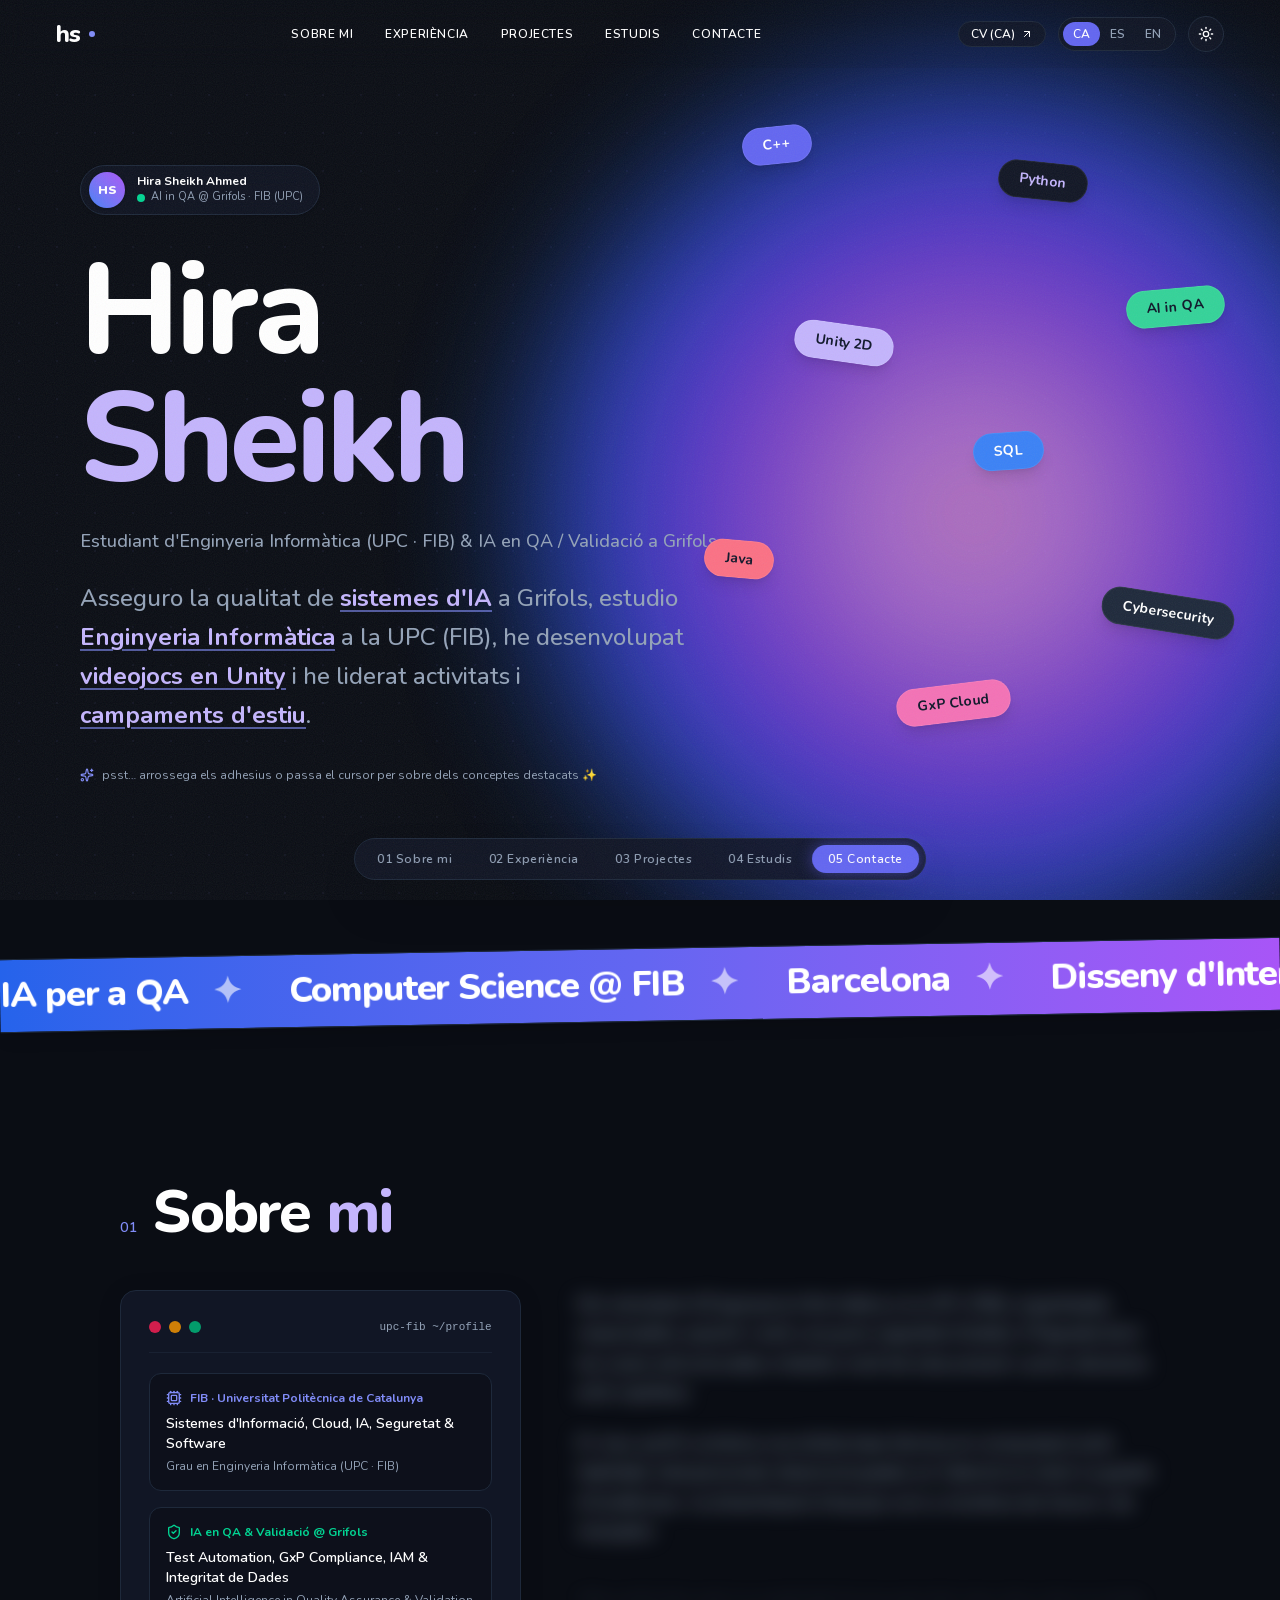
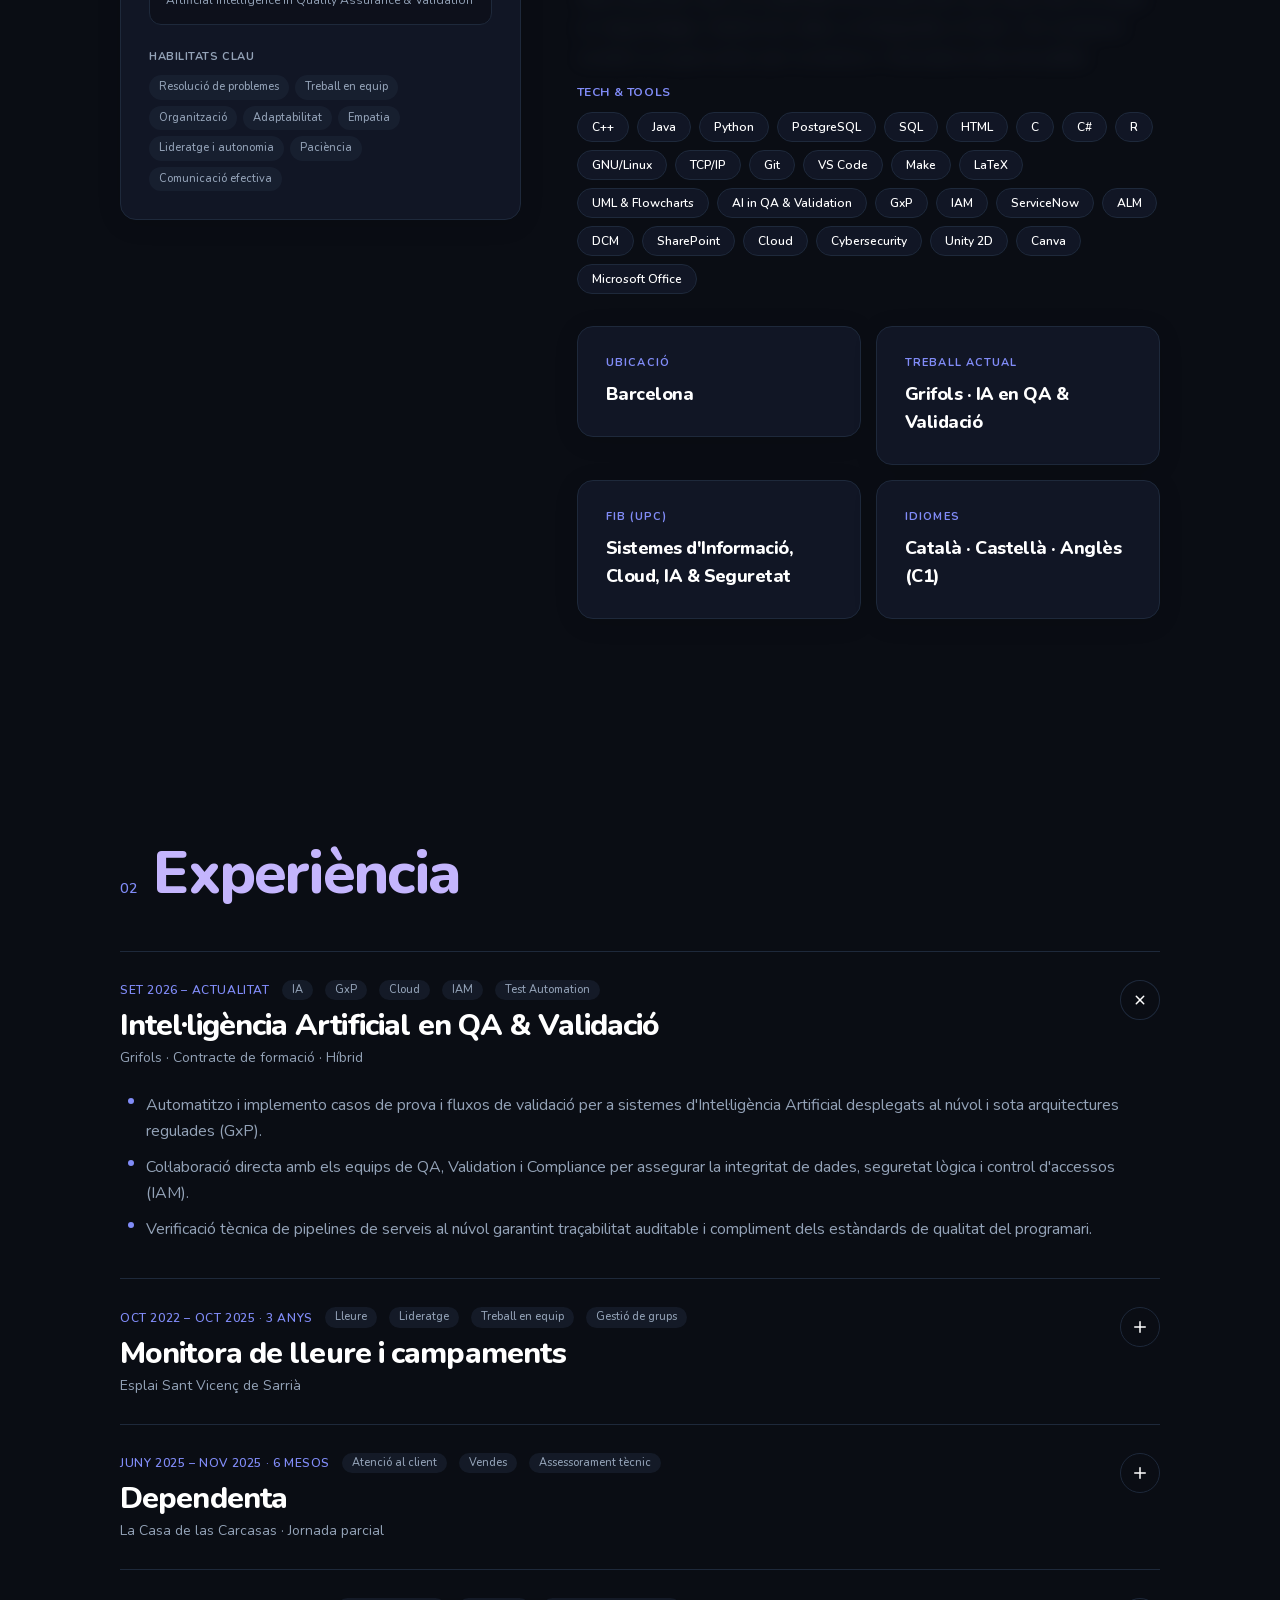
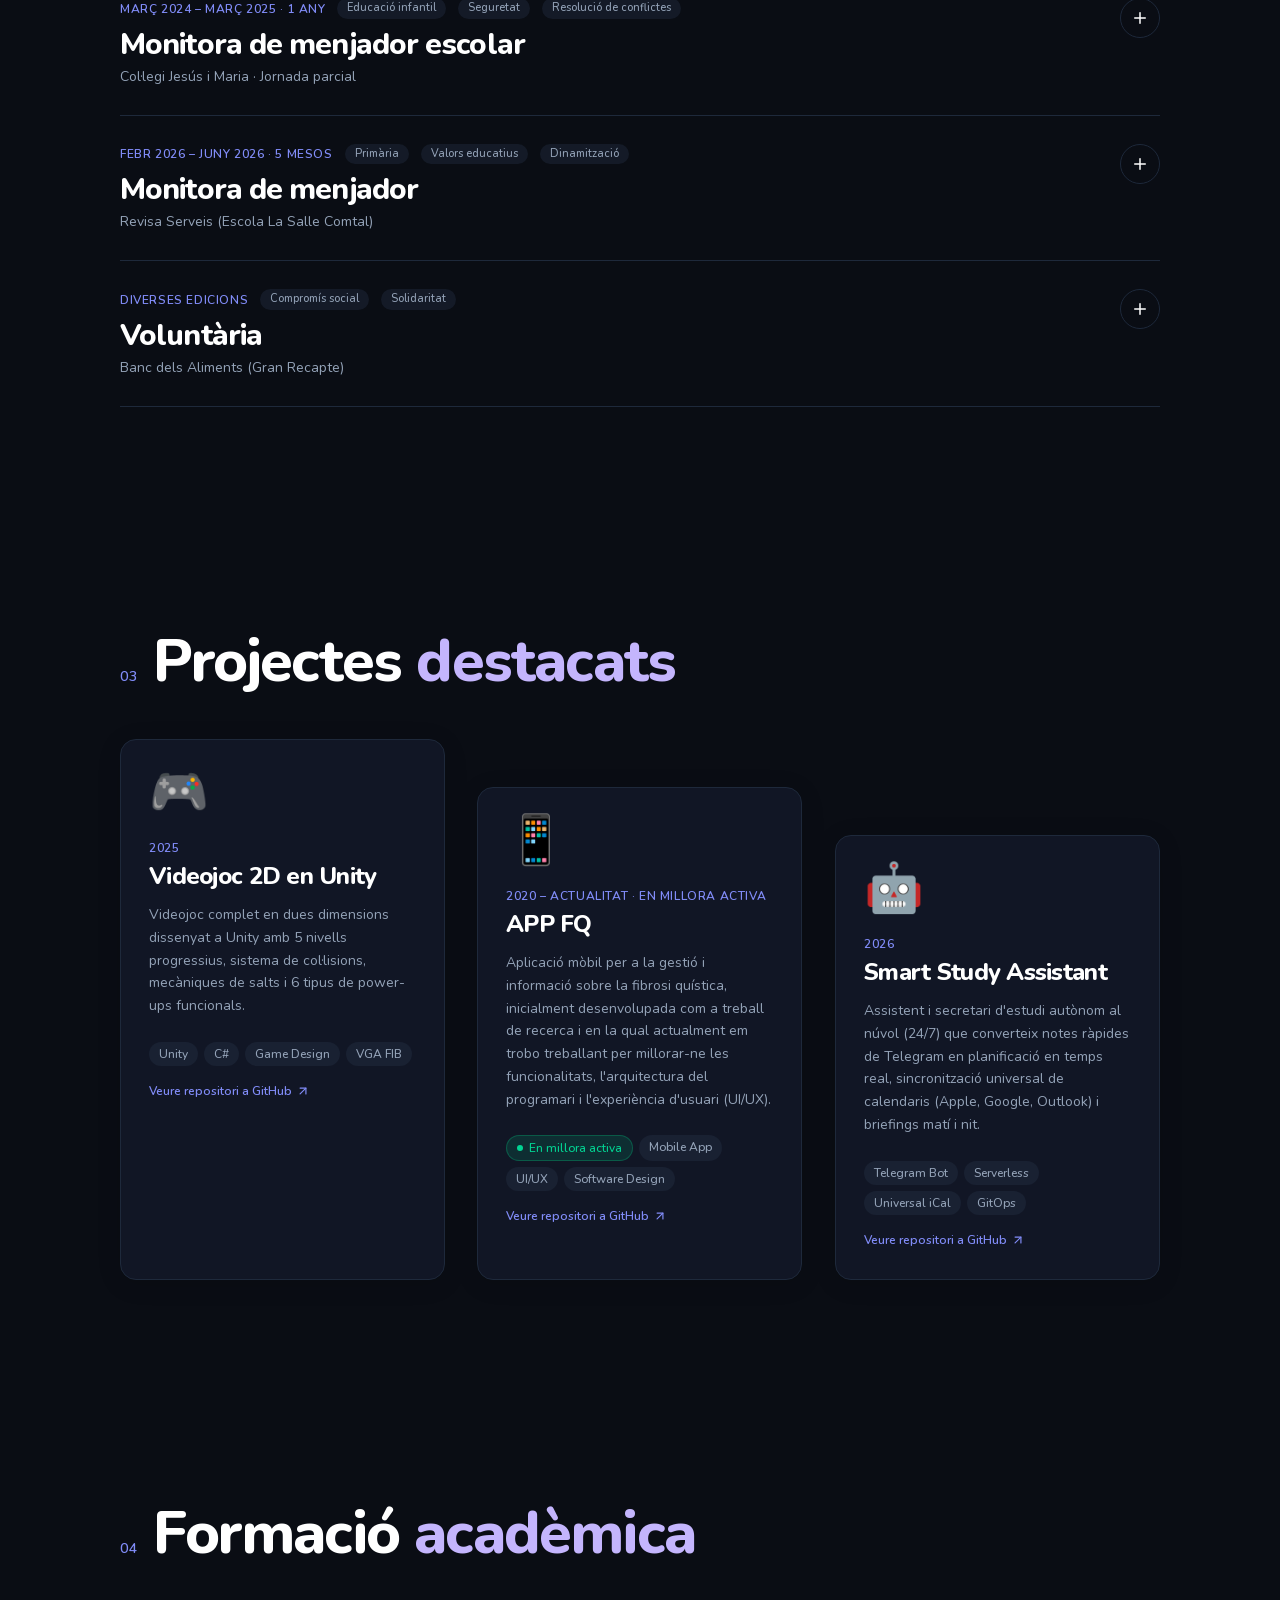
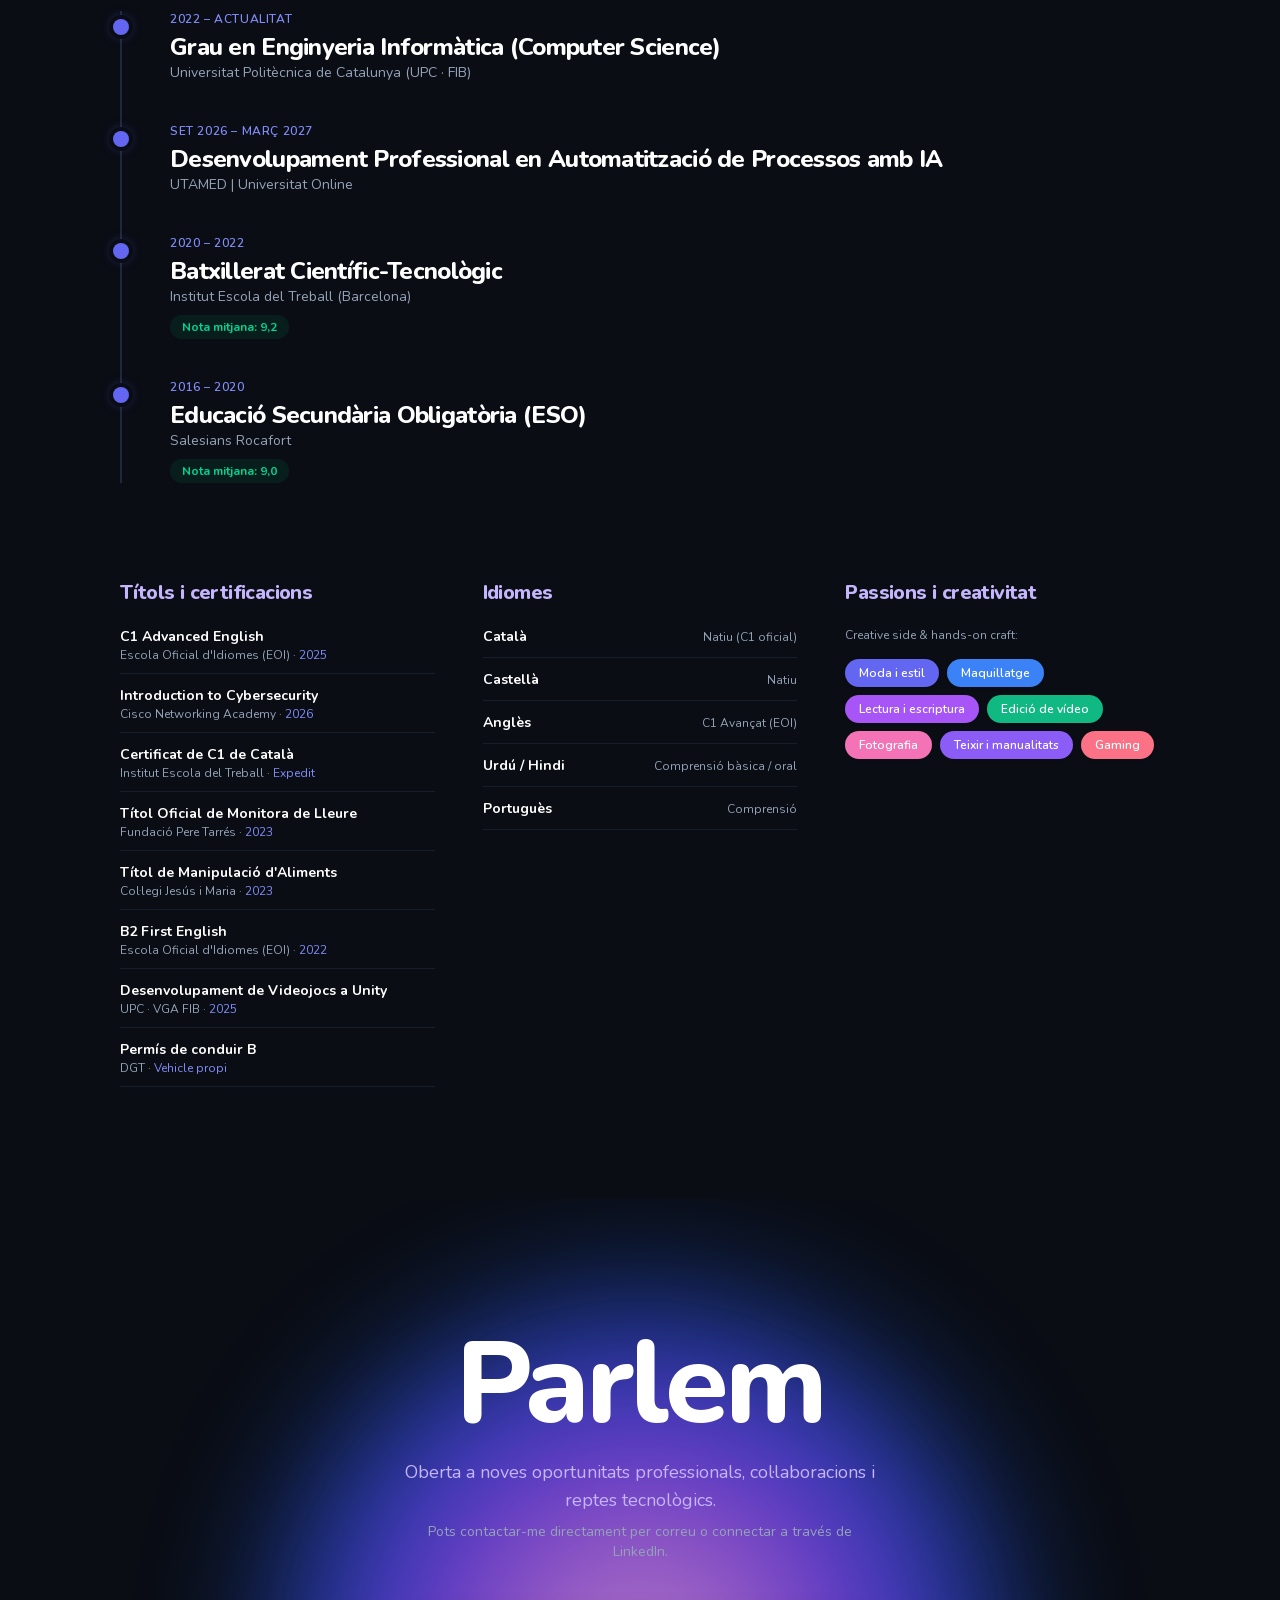
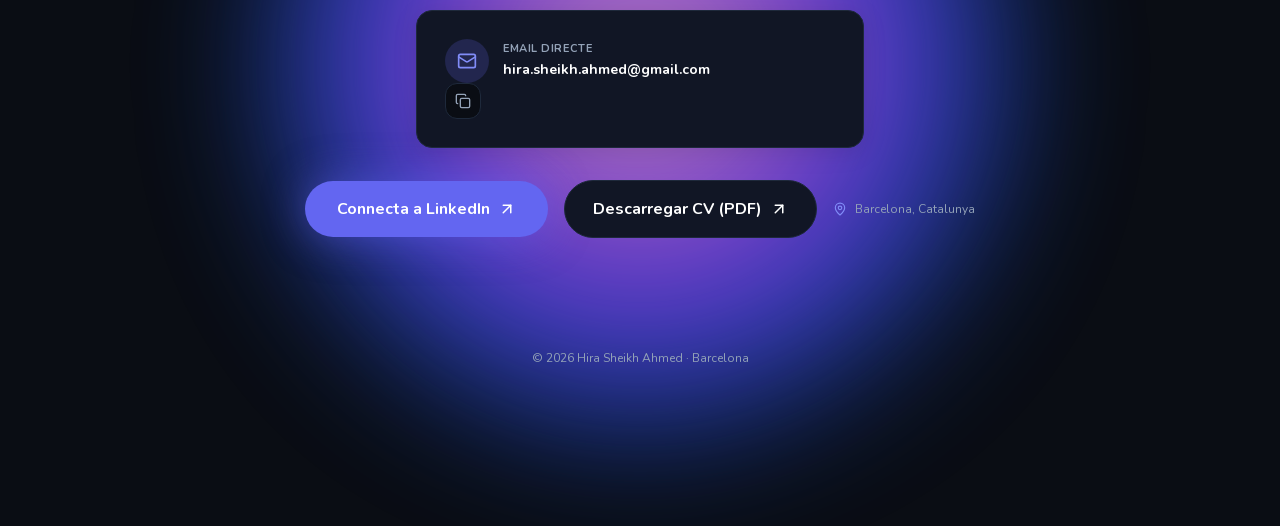
==== commit 8543e9f5: "Fix Smart Study Assistant HTML card replacement in index.html" ====
--- a/index.html
+++ b/index.html
@@ -1 +1 @@
-<!DOCTYPE html><html lang="ca" data-theme="dark" class="tO76AW_variable"><head><meta charSet="utf-8"/><meta name="viewport" content="width=device-width, initial-scale=1"/><link rel="preload" href="/_next/static/media/29e2a75af8e45044-s.p.2kjei9psvcorz.woff2" as="font" crossorigin="" type="font/woff2"/><link rel="stylesheet" href="/_next/static/chunks/2umo2y6f7f9hi.css" data-precedence="next"/><link rel="preload" as="script" fetchPriority="low" href="/_next/static/chunks/0j1we3cwg31qe.js"/><script src="/_next/static/chunks/1cuyxw6v18rxx.js" async=""></script><script src="/_next/static/chunks/39_j1bdzreq0m.js" async=""></script><script src="/_next/static/chunks/turbopack-2u1d16houkiyo.js" async=""></script><script src="/_next/static/chunks/1ua2kfq9s-me6.js" async=""></script><script src="/_next/static/chunks/1u9oo_kta54_x.js" async=""></script><meta name="next-size-adjust" content=""/><title>Hira Sheikh</title><meta name="description" content="Informatics Engineering student, QA &amp; Validation in AI, Barcelona"/><link rel="icon" href="/favicon.ico?favicon.117ezoe8m31dk.ico" sizes="48x48" type="image/x-icon"/><script src="/_next/static/chunks/0cz1d0mv5g_q7.js" noModule=""></script></head><body><div hidden=""><!--$--><!--/$--></div><main class="relative min-h-screen"><canvas aria-hidden="true" class="pointer-events-none fixed inset-0 -z-10 h-full w-full"></canvas><div class="fixed left-0 top-0 z-[90] h-1 w-full origin-left bg-gradient-to-r from-[#3B82F6] via-[#A855F7] to-[#F472B6]" style="transform:scaleX(0)"></div><header class="site-nav fixed left-0 top-0 z-50 flex w-full items-center justify-between px-6 py-4 backdrop-blur-md md:px-14"><a href="#top" class="font-display flex items-center gap-2 text-2xl font-black"><span>hs</span><span class="h-1.5 w-1.5 rounded-full bg-[var(--accent)]"></span></a><nav class="hidden gap-8 text-xs font-semibold uppercase tracking-wider md:flex"><a href="#about" class="relative py-1 transition-colors hover:text-[var(--hi)]">Sobre mi</a><a href="#experience" class="relative py-1 transition-colors hover:text-[var(--hi)]">Experiència</a><a href="#projects" class="relative py-1 transition-colors hover:text-[var(--hi)]">Projectes</a><a href="#education" class="relative py-1 transition-colors hover:text-[var(--hi)]">Estudis</a><a href="#contact" class="relative py-1 transition-colors hover:text-[var(--hi)]">Contacte</a></nav><div class="flex items-center gap-3"><a href="/CV_Hira_Sheikh_Ahmed_ca.pdf" target="_blank" rel="noreferrer" class="hidden sm:inline-flex items-center gap-1.5 rounded-full border border-[var(--line)] bg-[var(--card)]/80 px-3 py-1 text-xs font-semibold hover:border-[var(--accent)] transition-colors" title="CV (CA)"><span>CV (<!-- -->CA<!-- -->)</span><svg xmlns="http://www.w3.org/2000/svg" width="12" height="12" viewBox="0 0 24 24" fill="none" stroke="currentColor" stroke-width="2" stroke-linecap="round" stroke-linejoin="round" class="lucide lucide-arrow-up-right" aria-hidden="true"><path d="M7 7h10v10"></path><path d="M7 17 17 7"></path></svg></a><div class="flex rounded-full border border-[var(--line)] bg-[var(--card)]/80 p-1 text-xs"><button type="button" class="rounded-full px-2.5 py-1 uppercase font-semibold transition-colors bg-[#6366F1] text-white">ca</button><button type="button" class="rounded-full px-2.5 py-1 uppercase font-semibold transition-colors text-[var(--muted)] hover:text-[var(--fg)]">es</button><button type="button" class="rounded-full px-2.5 py-1 uppercase font-semibold transition-colors text-[var(--muted)] hover:text-[var(--fg)]">en</button></div><button type="button" aria-label="theme toggle" class="grid h-9 w-9 place-items-center rounded-full border border-[var(--line)] bg-[var(--card)]/80 text-[var(--fg)] transition-colors hover:border-[var(--accent)]"><span style="opacity:1;transform:none"><svg xmlns="http://www.w3.org/2000/svg" width="16" height="16" viewBox="0 0 24 24" fill="none" stroke="currentColor" stroke-width="2" stroke-linecap="round" stroke-linejoin="round" class="lucide lucide-sun" aria-hidden="true"><circle cx="12" cy="12" r="4"></circle><path d="M12 2v2"></path><path d="M12 20v2"></path><path d="m4.93 4.93 1.41 1.41"></path><path d="m17.66 17.66 1.41 1.41"></path><path d="M2 12h2"></path><path d="M20 12h2"></path><path d="m6.34 17.66-1.41 1.41"></path><path d="m19.07 4.93-1.41 1.41"></path></svg></span></button></div></header><nav class="fixed bottom-5 left-1/2 z-50 flex -translate-x-1/2 gap-1 rounded-full border border-[var(--line)] bg-[var(--card)]/90 p-1.5 shadow-2xl backdrop-blur-md"><a href="#about" title="Sobre mi" class="relative rounded-full px-3 py-1.5 text-xs font-semibold tracking-wider transition-colors md:px-4 text-white"><span class="absolute inset-0 -z-0 rounded-full bg-[#6366F1] shadow-[0_0_16px_rgba(99,102,241,0.5)]"></span><span class="relative z-10">0<!-- -->1<span class="hidden md:inline"> <!-- -->Sobre mi</span></span></a><a href="#experience" title="Experiència" class="relative rounded-full px-3 py-1.5 text-xs font-semibold tracking-wider transition-colors md:px-4 text-[var(--muted)] hover:text-[var(--fg)]"><span class="relative z-10">0<!-- -->2<span class="hidden md:inline"> <!-- -->Experiència</span></span></a><a href="#projects" title="Projectes" class="relative rounded-full px-3 py-1.5 text-xs font-semibold tracking-wider transition-colors md:px-4 text-[var(--muted)] hover:text-[var(--fg)]"><span class="relative z-10">0<!-- -->3<span class="hidden md:inline"> <!-- -->Projectes</span></span></a><a href="#education" title="Estudis" class="relative rounded-full px-3 py-1.5 text-xs font-semibold tracking-wider transition-colors md:px-4 text-[var(--muted)] hover:text-[var(--fg)]"><span class="relative z-10">0<!-- -->4<span class="hidden md:inline"> <!-- -->Estudis</span></span></a><a href="#contact" title="Contacte" class="relative rounded-full px-3 py-1.5 text-xs font-semibold tracking-wider transition-colors md:px-4 text-[var(--muted)] hover:text-[var(--fg)]"><span class="relative z-10">0<!-- -->5<span class="hidden md:inline"> <!-- -->Contacte</span></span></a></nav><section id="top" class="relative flex min-h-screen flex-col justify-center overflow-hidden px-6 pb-20 pt-32 md:px-14 lg:px-20"><div aria-hidden="true" class="aurora pointer-events-none absolute right-[-12%] top-[6%] h-[72vw] w-[72vw] max-h-[920px] max-w-[920px]" style="transform:none"></div><div class="relative z-10 max-w-5xl"><div class="mb-8 inline-flex items-center gap-3 rounded-full border border-[var(--line)] bg-[var(--card)]/80 py-1.5 pl-2 pr-4 shadow-sm backdrop-blur-md" style="opacity:0;transform:translateY(-16px)"><div class="grid h-9 w-9 place-items-center rounded-full bg-gradient-to-tr from-[#3B82F6] to-[#A855F7] text-xs font-black text-white shadow-sm">HS</div><div><p class="text-xs font-bold leading-tight text-[var(--fg)]">Hira Sheikh Ahmed</p><p class="flex items-center gap-1.5 text-[11px] text-[var(--muted)]"><span class="inline-block h-2 w-2 rounded-full bg-emerald-400 animate-pulse"></span>AI in QA @ Grifols · FIB (UPC)</p></div></div><h1 class="font-display text-6xl font-extrabold tracking-tight sm:text-7xl md:text-8xl lg:text-9xl" style="opacity:0;transform:translateY(30px)"><span class="block text-[var(--fg)] hover:text-[var(--hi)] transition-colors">Hira</span><span class="block text-[var(--hi)]">Sheikh</span></h1><p class="mt-6 max-w-2xl text-base font-medium text-[var(--muted)] md:text-lg" style="opacity:0;transform:translateY(20px)">Estudiant d&#x27;Enginyeria Informàtica (UPC · FIB) &amp; IA en QA / Validació a Grifols</p><div class="relative z-20 mt-6 max-w-2xl"><p class="text-xl font-medium leading-relaxed md:text-2xl"><span class="text-[var(--muted)]">Asseguro la qualitat de </span><button type="button" data-hover="true" class="font-bold text-[var(--hi)] underline decoration-[var(--accent)]/60 underline-offset-4 transition-colors hover:text-[var(--fg)] hover:decoration-[var(--hi)]">sistemes d&#x27;IA</button><span class="text-[var(--muted)]"> a Grifols, estudio </span><button type="button" data-hover="true" class="font-bold text-[var(--hi)] underline decoration-[var(--accent)]/60 underline-offset-4 transition-colors hover:text-[var(--fg)] hover:decoration-[var(--hi)]">Enginyeria Informàtica</button><span class="text-[var(--muted)]"> a la UPC (FIB), he desenvolupat </span><button type="button" data-hover="true" class="font-bold text-[var(--hi)] underline decoration-[var(--accent)]/60 underline-offset-4 transition-colors hover:text-[var(--fg)] hover:decoration-[var(--hi)]">videojocs en Unity</button><span class="text-[var(--muted)]"> i he liderat activitats i </span><button type="button" data-hover="true" class="font-bold text-[var(--hi)] underline decoration-[var(--accent)]/60 underline-offset-4 transition-colors hover:text-[var(--fg)] hover:decoration-[var(--hi)]">campaments d&#x27;estiu</button><span class="text-[var(--muted)]">.</span></p></div><p class="mt-8 flex items-center gap-2 text-xs text-[var(--muted)]" style="opacity:0"><svg xmlns="http://www.w3.org/2000/svg" width="14" height="14" viewBox="0 0 24 24" fill="none" stroke="currentColor" stroke-width="2" stroke-linecap="round" stroke-linejoin="round" class="lucide lucide-sparkles lucide-stars text-[var(--accent)]" aria-hidden="true"><path d="M11.017 2.814a1 1 0 0 1 1.966 0l1.051 5.558a2 2 0 0 0 1.594 1.594l5.558 1.051a1 1 0 0 1 0 1.966l-5.558 1.051a2 2 0 0 0-1.594 1.594l-1.051 5.558a1 1 0 0 1-1.966 0l-1.051-5.558a2 2 0 0 0-1.594-1.594l-5.558-1.051a1 1 0 0 1 0-1.966l5.558-1.051a2 2 0 0 0 1.594-1.594z"></path><path d="M20 2v4"></path><path d="M22 4h-4"></path><circle cx="4" cy="20" r="2"></circle></svg> <!-- -->psst… arrossega els adhesius o passa el cursor per sobre dels conceptes destacats ✨</p></div><div data-hover="true" class="absolute z-20 hidden select-none rounded-full px-5 py-2 text-xs font-bold shadow-lg md:block md:text-sm" draggable="false" style="left:58%;top:14%;background:#6366F1;color:#fff;border:1px solid rgba(255,255,255,0.08);transform:scale(0) rotate(-24deg);-webkit-touch-callout:none;-webkit-user-select:none;user-select:none;touch-action:none">C++</div><div data-hover="true" class="absolute z-20 hidden select-none rounded-full px-5 py-2 text-xs font-bold shadow-lg md:block md:text-sm" draggable="false" style="left:78%;top:18%;background:#111625;color:#C4B5FD;border:1px solid rgba(255,255,255,0.08);transform:scale(0) rotate(24deg);-webkit-touch-callout:none;-webkit-user-select:none;user-select:none;touch-action:none">Python</div><div data-hover="true" class="absolute z-20 hidden select-none rounded-full px-5 py-2 text-xs font-bold shadow-lg md:block md:text-sm" draggable="false" style="left:88%;top:32%;background:#34D399;color:#0F172A;border:1px solid rgba(255,255,255,0.08);transform:scale(0) rotate(-20deg);-webkit-touch-callout:none;-webkit-user-select:none;user-select:none;touch-action:none">AI in QA</div><div data-hover="true" class="absolute z-20 hidden select-none rounded-full px-5 py-2 text-xs font-bold shadow-lg md:block md:text-sm" draggable="false" style="left:62%;top:36%;background:#C4B5FD;color:#0F172A;border:1px solid rgba(255,255,255,0.08);transform:scale(0) rotate(32deg);-webkit-touch-callout:none;-webkit-user-select:none;user-select:none;touch-action:none">Unity 2D</div><div data-hover="true" class="absolute z-20 hidden select-none rounded-full px-5 py-2 text-xs font-bold shadow-lg md:block md:text-sm" draggable="false" style="left:76%;top:48%;background:#3B82F6;color:#fff;border:1px solid rgba(255,255,255,0.08);transform:scale(0) rotate(-16deg);-webkit-touch-callout:none;-webkit-user-select:none;user-select:none;touch-action:none">SQL</div><div data-hover="true" class="absolute z-20 hidden select-none rounded-full px-5 py-2 text-xs font-bold shadow-lg md:block md:text-sm" draggable="false" style="left:55%;top:60%;background:#FB7185;color:#0F172A;border:1px solid rgba(255,255,255,0.08);transform:scale(0) rotate(20deg);-webkit-touch-callout:none;-webkit-user-select:none;user-select:none;touch-action:none">Java</div><div data-hover="true" class="absolute z-20 hidden select-none rounded-full px-5 py-2 text-xs font-bold shadow-lg md:block md:text-sm" draggable="false" style="left:86%;top:66%;background:#1E293B;color:#fff;border:1px solid rgba(255,255,255,0.08);transform:scale(0) rotate(36deg);-webkit-touch-callout:none;-webkit-user-select:none;user-select:none;touch-action:none">Cybersecurity</div><div data-hover="true" class="absolute z-20 hidden select-none rounded-full px-5 py-2 text-xs font-bold shadow-lg md:block md:text-sm" draggable="false" style="left:70%;top:76%;background:#F472B6;color:#0F172A;border:1px solid rgba(255,255,255,0.08);transform:scale(0) rotate(-28deg);-webkit-touch-callout:none;-webkit-user-select:none;user-select:none;touch-action:none">GxP Cloud</div></section><div class="py-12"><div class="-rotate-1 overflow-hidden border-y border-[var(--line)] bg-gradient-to-r from-[#2563EB] via-[#6366F1] to-[#A855F7] py-4 text-white shadow-lg select-none"><div class="animate-marquee flex w-max"><div class="flex shrink-0 items-center gap-12 pr-12 whitespace-nowrap"><span class="font-display flex items-center gap-6 text-2xl font-bold tracking-wider md:text-4xl">IA per a QA<!-- --> <span class="text-white/60">✦</span></span><span class="font-display flex items-center gap-6 text-2xl font-bold tracking-wider md:text-4xl">Computer Science @ FIB<!-- --> <span class="text-white/60">✦</span></span><span class="font-display flex items-center gap-6 text-2xl font-bold tracking-wider md:text-4xl">Barcelona<!-- --> <span class="text-white/60">✦</span></span><span class="font-display flex items-center gap-6 text-2xl font-bold tracking-wider md:text-4xl">Disseny d&#x27;Interfícies<!-- --> <span class="text-white/60">✦</span></span><span class="font-display flex items-center gap-6 text-2xl font-bold tracking-wider md:text-4xl">Unity 2D<!-- --> <span class="text-white/60">✦</span></span><span class="font-display flex items-center gap-6 text-2xl font-bold tracking-wider md:text-4xl">Ciberseguretat<!-- --> <span class="text-white/60">✦</span></span><span class="font-display flex items-center gap-6 text-2xl font-bold tracking-wider md:text-4xl">Automatització de Proves<!-- --> <span class="text-white/60">✦</span></span><span class="font-display flex items-center gap-6 text-2xl font-bold tracking-wider md:text-4xl">Sempre aprenent<!-- --> <span class="text-white/60">✦</span></span><span class="font-display flex items-center gap-6 text-2xl font-bold tracking-wider md:text-4xl">IA per a QA<!-- --> <span class="text-white/60">✦</span></span><span class="font-display flex items-center gap-6 text-2xl font-bold tracking-wider md:text-4xl">Computer Science @ FIB<!-- --> <span class="text-white/60">✦</span></span><span class="font-display flex items-center gap-6 text-2xl font-bold tracking-wider md:text-4xl">Barcelona<!-- --> <span class="text-white/60">✦</span></span><span class="font-display flex items-center gap-6 text-2xl font-bold tracking-wider md:text-4xl">Disseny d&#x27;Interfícies<!-- --> <span class="text-white/60">✦</span></span><span class="font-display flex items-center gap-6 text-2xl font-bold tracking-wider md:text-4xl">Unity 2D<!-- --> <span class="text-white/60">✦</span></span><span class="font-display flex items-center gap-6 text-2xl font-bold tracking-wider md:text-4xl">Ciberseguretat<!-- --> <span class="text-white/60">✦</span></span><span class="font-display flex items-center gap-6 text-2xl font-bold tracking-wider md:text-4xl">Automatització de Proves<!-- --> <span class="text-white/60">✦</span></span><span class="font-display flex items-center gap-6 text-2xl font-bold tracking-wider md:text-4xl">Sempre aprenent<!-- --> <span class="text-white/60">✦</span></span></div><div class="flex shrink-0 items-center gap-12 pr-12 whitespace-nowrap" aria-hidden="true"><span class="font-display flex items-center gap-6 text-2xl font-bold tracking-wider md:text-4xl">IA per a QA<!-- --> <span class="text-white/60">✦</span></span><span class="font-display flex items-center gap-6 text-2xl font-bold tracking-wider md:text-4xl">Computer Science @ FIB<!-- --> <span class="text-white/60">✦</span></span><span class="font-display flex items-center gap-6 text-2xl font-bold tracking-wider md:text-4xl">Barcelona<!-- --> <span class="text-white/60">✦</span></span><span class="font-display flex items-center gap-6 text-2xl font-bold tracking-wider md:text-4xl">Disseny d&#x27;Interfícies<!-- --> <span class="text-white/60">✦</span></span><span class="font-display flex items-center gap-6 text-2xl font-bold tracking-wider md:text-4xl">Unity 2D<!-- --> <span class="text-white/60">✦</span></span><span class="font-display flex items-center gap-6 text-2xl font-bold tracking-wider md:text-4xl">Ciberseguretat<!-- --> <span class="text-white/60">✦</span></span><span class="font-display flex items-center gap-6 text-2xl font-bold tracking-wider md:text-4xl">Automatització de Proves<!-- --> <span class="text-white/60">✦</span></span><span class="font-display flex items-center gap-6 text-2xl font-bold tracking-wider md:text-4xl">Sempre aprenent<!-- --> <span class="text-white/60">✦</span></span><span class="font-display flex items-center gap-6 text-2xl font-bold tracking-wider md:text-4xl">IA per a QA<!-- --> <span class="text-white/60">✦</span></span><span class="font-display flex items-center gap-6 text-2xl font-bold tracking-wider md:text-4xl">Computer Science @ FIB<!-- --> <span class="text-white/60">✦</span></span><span class="font-display flex items-center gap-6 text-2xl font-bold tracking-wider md:text-4xl">Barcelona<!-- --> <span class="text-white/60">✦</span></span><span class="font-display flex items-center gap-6 text-2xl font-bold tracking-wider md:text-4xl">Disseny d&#x27;Interfícies<!-- --> <span class="text-white/60">✦</span></span><span class="font-display flex items-center gap-6 text-2xl font-bold tracking-wider md:text-4xl">Unity 2D<!-- --> <span class="text-white/60">✦</span></span><span class="font-display flex items-center gap-6 text-2xl font-bold tracking-wider md:text-4xl">Ciberseguretat<!-- --> <span class="text-white/60">✦</span></span><span class="font-display flex items-center gap-6 text-2xl font-bold tracking-wider md:text-4xl">Automatització de Proves<!-- --> <span class="text-white/60">✦</span></span><span class="font-display flex items-center gap-6 text-2xl font-bold tracking-wider md:text-4xl">Sempre aprenent<!-- --> <span class="text-white/60">✦</span></span></div></div></div></div><section id="about" class="mx-auto max-w-6xl px-6 py-28 md:px-14"><div class="mb-12 flex items-baseline gap-4" style="opacity:0;transform:translateY(36px)"><span class="text-sm font-semibold tracking-wider text-[var(--accent)]">01</span><h2 class="font-display text-4xl font-extrabold tracking-tight md:text-6xl">Sobre<!-- --> <span class="text-[var(--hi)]">mi</span></h2></div><div class="grid gap-14 md:grid-cols-12"><div class="md:col-span-5"><div class="" style="opacity:0;transform:translateY(36px)"><div data-hover="true" class="relative overflow-hidden rounded-2xl border border-[var(--line)] bg-[var(--card)] p-7 shadow-[0_4px_24px_rgba(0,0,0,0.12)] transition-shadow duration-300 hover:shadow-[0_8px_32px_rgba(99,102,241,0.18)] p-6" style="transform:perspective(900px)"><div class="pointer-events-none absolute inset-0 opacity-0 transition-opacity duration-300 hover:opacity-100" style="background:radial-gradient(320px circle at var(--mx) var(--my), rgba(129,140,248,0.2), transparent 60%)"></div><div class="relative z-10"><div class="flex items-center justify-between border-b border-[var(--line)]/60 pb-4"><div class="flex items-center gap-2"><span class="h-3 w-3 rounded-full bg-rose-500/80"></span><span class="h-3 w-3 rounded-full bg-amber-500/80"></span><span class="h-3 w-3 rounded-full bg-emerald-500/80"></span></div><span class="text-[11px] font-mono text-[var(--muted)]">upc-fib ~/profile</span></div><div class="mt-5 space-y-4"><div class="rounded-xl border border-[var(--line)] bg-[var(--bg)]/60 p-4"><div class="flex items-center gap-2 text-xs font-bold text-[var(--accent)]"><svg xmlns="http://www.w3.org/2000/svg" width="16" height="16" viewBox="0 0 24 24" fill="none" stroke="currentColor" stroke-width="2" stroke-linecap="round" stroke-linejoin="round" class="lucide lucide-cpu" aria-hidden="true"><path d="M12 20v2"></path><path d="M12 2v2"></path><path d="M17 20v2"></path><path d="M17 2v2"></path><path d="M2 12h2"></path><path d="M2 17h2"></path><path d="M2 7h2"></path><path d="M20 12h2"></path><path d="M20 17h2"></path><path d="M20 7h2"></path><path d="M7 20v2"></path><path d="M7 2v2"></path><rect x="4" y="4" width="16" height="16" rx="2"></rect><rect x="8" y="8" width="8" height="8" rx="1"></rect></svg> FIB · Universitat Politècnica de Catalunya</div><p class="mt-2 text-sm font-semibold text-[var(--fg)]">Sistemes d&#x27;Informació, Cloud, IA, Seguretat &amp; Software</p><p class="mt-1 text-xs text-[var(--muted)]">Grau en Enginyeria Informàtica (UPC · FIB)</p></div><div class="rounded-xl border border-[var(--line)] bg-[var(--bg)]/60 p-4"><div class="flex items-center gap-2 text-xs font-bold text-emerald-400"><svg xmlns="http://www.w3.org/2000/svg" width="16" height="16" viewBox="0 0 24 24" fill="none" stroke="currentColor" stroke-width="2" stroke-linecap="round" stroke-linejoin="round" class="lucide lucide-shield-check" aria-hidden="true"><path d="M20 13c0 5-3.5 7.5-7.66 8.95a1 1 0 0 1-.67-.01C7.5 20.5 4 18 4 13V6a1 1 0 0 1 1-1c2 0 4.5-1.2 6.24-2.72a1.17 1.17 0 0 1 1.52 0C14.51 3.81 17 5 19 5a1 1 0 0 1 1 1z"></path><path d="m9 12 2 2 4-4"></path></svg> IA en QA &amp; Validació @ Grifols</div><p class="mt-2 text-sm font-semibold text-[var(--fg)]">Test Automation, GxP Compliance, IAM &amp; Integritat de Dades</p><p class="mt-1 text-xs text-[var(--muted)]">Artificial Intelligence in Quality Assurance &amp; Validation</p></div></div><div class="mt-6"><p class="text-[11px] font-bold uppercase tracking-wider text-[var(--muted)] mb-2.5">Habilitats clau</p><div class="flex flex-wrap gap-1.5"><span class="rounded-full bg-[var(--line)]/50 px-2.5 py-1 text-[11px] font-medium text-[var(--muted)]">Resolució de problemes</span><span class="rounded-full bg-[var(--line)]/50 px-2.5 py-1 text-[11px] font-medium text-[var(--muted)]">Treball en equip</span><span class="rounded-full bg-[var(--line)]/50 px-2.5 py-1 text-[11px] font-medium text-[var(--muted)]">Organització</span><span class="rounded-full bg-[var(--line)]/50 px-2.5 py-1 text-[11px] font-medium text-[var(--muted)]">Adaptabilitat</span><span class="rounded-full bg-[var(--line)]/50 px-2.5 py-1 text-[11px] font-medium text-[var(--muted)]">Empatia</span><span class="rounded-full bg-[var(--line)]/50 px-2.5 py-1 text-[11px] font-medium text-[var(--muted)]">Lideratge i autonomia</span><span class="rounded-full bg-[var(--line)]/50 px-2.5 py-1 text-[11px] font-medium text-[var(--muted)]">Paciència</span><span class="rounded-full bg-[var(--line)]/50 px-2.5 py-1 text-[11px] font-medium text-[var(--muted)]">Comunicació efectiva</span></div></div></div></div></div></div><div class="space-y-8 md:col-span-7"><div class="space-y-5 text-base leading-relaxed text-[var(--muted)] md:text-lg"><p style="filter:blur(10px);opacity:0.2;transform:translateY(20px)">Sóc estudiant d&#x27;Enginyeria Informàtica a la UPC (FIB), organitzada, responsable, pacient i amb una gran capacitat d&#x27;anàlisi. M&#x27;agrada tenir les coses estructurades, treballo molt bé sota pressió i prenc decisions amb rapidesa.</p><p style="filter:blur(10px);opacity:0.2;transform:translateY(20px)">El meu perfil combina una sòlida base tècnica en computació amb habilitats interpersonals desenvolupades en l&#x27;atenció al client, la gestió d&#x27;incidències i la dinamització d&#x27;equips com a monitora de lleure i de menjador.</p><p style="filter:blur(10px);opacity:0.2;transform:translateY(20px)">Més enllà del codi, la creativitat forma part del meu dia a dia: la moda, el maquillatge, l&#x27;edició de vídeo, la fotografia, el teixir i fer pulseres, sumat a un gran amor per la lectura i l&#x27;escriptura des de petita.</p></div><div class="" style="opacity:0;transform:translateY(36px)"><p class="mb-3 text-xs font-bold uppercase tracking-wider text-[var(--accent)]">Tech &amp; Tools</p><div class="flex flex-wrap gap-2"><span data-hover="true" class="rounded-full border border-[var(--line)] bg-[var(--card)] px-3.5 py-1.5 text-xs font-semibold text-[var(--fg)] transition-colors">C++</span><span data-hover="true" class="rounded-full border border-[var(--line)] bg-[var(--card)] px-3.5 py-1.5 text-xs font-semibold text-[var(--fg)] transition-colors">Java</span><span data-hover="true" class="rounded-full border border-[var(--line)] bg-[var(--card)] px-3.5 py-1.5 text-xs font-semibold text-[var(--fg)] transition-colors">Python</span><span data-hover="true" class="rounded-full border border-[var(--line)] bg-[var(--card)] px-3.5 py-1.5 text-xs font-semibold text-[var(--fg)] transition-colors">PostgreSQL</span><span data-hover="true" class="rounded-full border border-[var(--line)] bg-[var(--card)] px-3.5 py-1.5 text-xs font-semibold text-[var(--fg)] transition-colors">SQL</span><span data-hover="true" class="rounded-full border border-[var(--line)] bg-[var(--card)] px-3.5 py-1.5 text-xs font-semibold text-[var(--fg)] transition-colors">HTML</span><span data-hover="true" class="rounded-full border border-[var(--line)] bg-[var(--card)] px-3.5 py-1.5 text-xs font-semibold text-[var(--fg)] transition-colors">C</span><span data-hover="true" class="rounded-full border border-[var(--line)] bg-[var(--card)] px-3.5 py-1.5 text-xs font-semibold text-[var(--fg)] transition-colors">C#</span><span data-hover="true" class="rounded-full border border-[var(--line)] bg-[var(--card)] px-3.5 py-1.5 text-xs font-semibold text-[var(--fg)] transition-colors">R</span><span data-hover="true" class="rounded-full border border-[var(--line)] bg-[var(--card)] px-3.5 py-1.5 text-xs font-semibold text-[var(--fg)] transition-colors">GNU/Linux</span><span data-hover="true" class="rounded-full border border-[var(--line)] bg-[var(--card)] px-3.5 py-1.5 text-xs font-semibold text-[var(--fg)] transition-colors">TCP/IP</span><span data-hover="true" class="rounded-full border border-[var(--line)] bg-[var(--card)] px-3.5 py-1.5 text-xs font-semibold text-[var(--fg)] transition-colors">Git</span><span data-hover="true" class="rounded-full border border-[var(--line)] bg-[var(--card)] px-3.5 py-1.5 text-xs font-semibold text-[var(--fg)] transition-colors">VS Code</span><span data-hover="true" class="rounded-full border border-[var(--line)] bg-[var(--card)] px-3.5 py-1.5 text-xs font-semibold text-[var(--fg)] transition-colors">Make</span><span data-hover="true" class="rounded-full border border-[var(--line)] bg-[var(--card)] px-3.5 py-1.5 text-xs font-semibold text-[var(--fg)] transition-colors">LaTeX</span><span data-hover="true" class="rounded-full border border-[var(--line)] bg-[var(--card)] px-3.5 py-1.5 text-xs font-semibold text-[var(--fg)] transition-colors">UML &amp; Flowcharts</span><span data-hover="true" class="rounded-full border border-[var(--line)] bg-[var(--card)] px-3.5 py-1.5 text-xs font-semibold text-[var(--fg)] transition-colors">AI in QA &amp; Validation</span><span data-hover="true" class="rounded-full border border-[var(--line)] bg-[var(--card)] px-3.5 py-1.5 text-xs font-semibold text-[var(--fg)] transition-colors">GxP</span><span data-hover="true" class="rounded-full border border-[var(--line)] bg-[var(--card)] px-3.5 py-1.5 text-xs font-semibold text-[var(--fg)] transition-colors">IAM</span><span data-hover="true" class="rounded-full border border-[var(--line)] bg-[var(--card)] px-3.5 py-1.5 text-xs font-semibold text-[var(--fg)] transition-colors">ServiceNow</span><span data-hover="true" class="rounded-full border border-[var(--line)] bg-[var(--card)] px-3.5 py-1.5 text-xs font-semibold text-[var(--fg)] transition-colors">ALM</span><span data-hover="true" class="rounded-full border border-[var(--line)] bg-[var(--card)] px-3.5 py-1.5 text-xs font-semibold text-[var(--fg)] transition-colors">DCM</span><span data-hover="true" class="rounded-full border border-[var(--line)] bg-[var(--card)] px-3.5 py-1.5 text-xs font-semibold text-[var(--fg)] transition-colors">SharePoint</span><span data-hover="true" class="rounded-full border border-[var(--line)] bg-[var(--card)] px-3.5 py-1.5 text-xs font-semibold text-[var(--fg)] transition-colors">Cloud</span><span data-hover="true" class="rounded-full border border-[var(--line)] bg-[var(--card)] px-3.5 py-1.5 text-xs font-semibold text-[var(--fg)] transition-colors">Cybersecurity</span><span data-hover="true" class="rounded-full border border-[var(--line)] bg-[var(--card)] px-3.5 py-1.5 text-xs font-semibold text-[var(--fg)] transition-colors">Unity 2D</span><span data-hover="true" class="rounded-full border border-[var(--line)] bg-[var(--card)] px-3.5 py-1.5 text-xs font-semibold text-[var(--fg)] transition-colors">Canva</span><span data-hover="true" class="rounded-full border border-[var(--line)] bg-[var(--card)] px-3.5 py-1.5 text-xs font-semibold text-[var(--fg)] transition-colors">Microsoft Office</span></div></div><div class="grid gap-4 sm:grid-cols-2"><div class="" style="opacity:0;transform:translateY(36px)"><div data-hover="true" class="relative overflow-hidden rounded-2xl border border-[var(--line)] bg-[var(--card)] p-7 shadow-[0_4px_24px_rgba(0,0,0,0.12)] transition-shadow duration-300 hover:shadow-[0_8px_32px_rgba(99,102,241,0.18)] p-5" style="transform:perspective(900px)"><div class="pointer-events-none absolute inset-0 opacity-0 transition-opacity duration-300 hover:opacity-100" style="background:radial-gradient(320px circle at var(--mx) var(--my), rgba(129,140,248,0.2), transparent 60%)"></div><div class="relative z-10"><p class="text-[11px] font-bold uppercase tracking-widest text-[var(--accent)]">Ubicació</p><p class="font-display mt-2 text-lg font-bold">Barcelona</p></div></div></div><div class="" style="opacity:0;transform:translateY(36px)"><div data-hover="true" class="relative overflow-hidden rounded-2xl border border-[var(--line)] bg-[var(--card)] p-7 shadow-[0_4px_24px_rgba(0,0,0,0.12)] transition-shadow duration-300 hover:shadow-[0_8px_32px_rgba(99,102,241,0.18)] p-5" style="transform:perspective(900px)"><div class="pointer-events-none absolute inset-0 opacity-0 transition-opacity duration-300 hover:opacity-100" style="background:radial-gradient(320px circle at var(--mx) var(--my), rgba(129,140,248,0.2), transparent 60%)"></div><div class="relative z-10"><p class="text-[11px] font-bold uppercase tracking-widest text-[var(--accent)]">Treball actual</p><p class="font-display mt-2 text-lg font-bold">Grifols · IA en QA &amp; Validació</p></div></div></div><div class="" style="opacity:0;transform:translateY(36px)"><div data-hover="true" class="relative overflow-hidden rounded-2xl border border-[var(--line)] bg-[var(--card)] p-7 shadow-[0_4px_24px_rgba(0,0,0,0.12)] transition-shadow duration-300 hover:shadow-[0_8px_32px_rgba(99,102,241,0.18)] p-5" style="transform:perspective(900px)"><div class="pointer-events-none absolute inset-0 opacity-0 transition-opacity duration-300 hover:opacity-100" style="background:radial-gradient(320px circle at var(--mx) var(--my), rgba(129,140,248,0.2), transparent 60%)"></div><div class="relative z-10"><p class="text-[11px] font-bold uppercase tracking-widest text-[var(--accent)]">FIB (UPC)</p><p class="font-display mt-2 text-lg font-bold">Sistemes d&#x27;Informació, Cloud, IA &amp; Seguretat</p></div></div></div><div class="" style="opacity:0;transform:translateY(36px)"><div data-hover="true" class="relative overflow-hidden rounded-2xl border border-[var(--line)] bg-[var(--card)] p-7 shadow-[0_4px_24px_rgba(0,0,0,0.12)] transition-shadow duration-300 hover:shadow-[0_8px_32px_rgba(99,102,241,0.18)] p-5" style="transform:perspective(900px)"><div class="pointer-events-none absolute inset-0 opacity-0 transition-opacity duration-300 hover:opacity-100" style="background:radial-gradient(320px circle at var(--mx) var(--my), rgba(129,140,248,0.2), transparent 60%)"></div><div class="relative z-10"><p class="text-[11px] font-bold uppercase tracking-widest text-[var(--accent)]">Idiomes</p><p class="font-display mt-2 text-lg font-bold">Català · Castellà · Anglès (C1)</p></div></div></div></div></div></div></section><section id="experience" class="mx-auto max-w-6xl px-6 py-28 md:px-14"><div class="mb-12 flex items-baseline gap-4" style="opacity:0;transform:translateY(36px)"><span class="text-sm font-semibold tracking-wider text-[var(--accent)]">02</span><h2 class="font-display text-4xl font-extrabold tracking-tight md:text-6xl"> <span class="text-[var(--hi)]">Experiència</span></h2></div><div class="" style="opacity:0;transform:translateY(36px)"><div><div class="relative border-t border-[var(--line)] py-3 transition-colors"><button type="button" class="group relative z-10 flex w-full items-start justify-between gap-6 py-4 text-left"><div class="flex-1"><div class="flex flex-wrap items-center gap-3"><span class="text-xs font-semibold uppercase tracking-wider text-[var(--accent)]">Set 2026 – actualitat</span><span class="rounded-full bg-[var(--line)]/50 px-2.5 py-0.5 text-[11px] font-medium text-[var(--muted)]">IA</span><span class="rounded-full bg-[var(--line)]/50 px-2.5 py-0.5 text-[11px] font-medium text-[var(--muted)]">GxP</span><span class="rounded-full bg-[var(--line)]/50 px-2.5 py-0.5 text-[11px] font-medium text-[var(--muted)]">Cloud</span><span class="rounded-full bg-[var(--line)]/50 px-2.5 py-0.5 text-[11px] font-medium text-[var(--muted)]">IAM</span><span class="rounded-full bg-[var(--line)]/50 px-2.5 py-0.5 text-[11px] font-medium text-[var(--muted)]">Test Automation</span></div><h3 class="font-display mt-2 text-2xl font-bold transition-transform duration-300 group-hover:translate-x-2 md:text-3xl">Intel·ligència Artificial en QA &amp; Validació</h3><p class="mt-1 text-sm text-[var(--muted)]">Grifols · Contracte de formació · Híbrid</p></div><span class="grid h-10 w-10 shrink-0 place-items-center rounded-full border border-[var(--line)] text-[var(--fg)] transition-colors group-hover:bg-[#6366F1] group-hover:text-white"><svg xmlns="http://www.w3.org/2000/svg" width="18" height="18" viewBox="0 0 24 24" fill="none" stroke="currentColor" stroke-width="2" stroke-linecap="round" stroke-linejoin="round" class="lucide lucide-plus" aria-hidden="true"><path d="M5 12h14"></path><path d="M12 5v14"></path></svg></span></button><div class="relative z-10 overflow-hidden pb-6 pt-2" style="height:auto;opacity:1"><ul class="space-y-2.5 pl-2 text-sm leading-relaxed text-[var(--muted)] md:text-base"><li class="flex items-start gap-3"><span class="mt-1.5 h-1.5 w-1.5 shrink-0 rounded-full bg-[var(--accent)]"></span><span>Automatitzo i implemento casos de prova i fluxos de validació per a sistemes d&#x27;Intel·ligència Artificial desplegats al núvol i sota arquitectures regulades (GxP).</span></li><li class="flex items-start gap-3"><span class="mt-1.5 h-1.5 w-1.5 shrink-0 rounded-full bg-[var(--accent)]"></span><span>Col·laboració directa amb els equips de QA, Validation i Compliance per assegurar la integritat de dades, seguretat lògica i control d&#x27;accessos (IAM).</span></li><li class="flex items-start gap-3"><span class="mt-1.5 h-1.5 w-1.5 shrink-0 rounded-full bg-[var(--accent)]"></span><span>Verificació tècnica de pipelines de serveis al núvol garantint traçabilitat auditable i compliment dels estàndards de qualitat del programari.</span></li></ul></div></div><div class="relative border-t border-[var(--line)] py-3 transition-colors"><button type="button" class="group relative z-10 flex w-full items-start justify-between gap-6 py-4 text-left"><div class="flex-1"><div class="flex flex-wrap items-center gap-3"><span class="text-xs font-semibold uppercase tracking-wider text-[var(--accent)]">Oct 2022 – Oct 2025 · 3 anys</span><span class="rounded-full bg-[var(--line)]/50 px-2.5 py-0.5 text-[11px] font-medium text-[var(--muted)]">Lleure</span><span class="rounded-full bg-[var(--line)]/50 px-2.5 py-0.5 text-[11px] font-medium text-[var(--muted)]">Lideratge</span><span class="rounded-full bg-[var(--line)]/50 px-2.5 py-0.5 text-[11px] font-medium text-[var(--muted)]">Treball en equip</span><span class="rounded-full bg-[var(--line)]/50 px-2.5 py-0.5 text-[11px] font-medium text-[var(--muted)]">Gestió de grups</span></div><h3 class="font-display mt-2 text-2xl font-bold transition-transform duration-300 group-hover:translate-x-2 md:text-3xl">Monitora de lleure i campaments</h3><p class="mt-1 text-sm text-[var(--muted)]">Esplai Sant Vicenç de Sarrià</p></div><span class="grid h-10 w-10 shrink-0 place-items-center rounded-full border border-[var(--line)] text-[var(--fg)] transition-colors group-hover:bg-[#6366F1] group-hover:text-white"><svg xmlns="http://www.w3.org/2000/svg" width="18" height="18" viewBox="0 0 24 24" fill="none" stroke="currentColor" stroke-width="2" stroke-linecap="round" stroke-linejoin="round" class="lucide lucide-plus" aria-hidden="true"><path d="M5 12h14"></path><path d="M12 5v14"></path></svg></span></button></div><div class="relative border-t border-[var(--line)] py-3 transition-colors"><button type="button" class="group relative z-10 flex w-full items-start justify-between gap-6 py-4 text-left"><div class="flex-1"><div class="flex flex-wrap items-center gap-3"><span class="text-xs font-semibold uppercase tracking-wider text-[var(--accent)]">Juny 2025 – Nov 2025 · 6 mesos</span><span class="rounded-full bg-[var(--line)]/50 px-2.5 py-0.5 text-[11px] font-medium text-[var(--muted)]">Atenció al client</span><span class="rounded-full bg-[var(--line)]/50 px-2.5 py-0.5 text-[11px] font-medium text-[var(--muted)]">Vendes</span><span class="rounded-full bg-[var(--line)]/50 px-2.5 py-0.5 text-[11px] font-medium text-[var(--muted)]">Assessorament tècnic</span></div><h3 class="font-display mt-2 text-2xl font-bold transition-transform duration-300 group-hover:translate-x-2 md:text-3xl">Dependenta</h3><p class="mt-1 text-sm text-[var(--muted)]">La Casa de las Carcasas · Jornada parcial</p></div><span class="grid h-10 w-10 shrink-0 place-items-center rounded-full border border-[var(--line)] text-[var(--fg)] transition-colors group-hover:bg-[#6366F1] group-hover:text-white"><svg xmlns="http://www.w3.org/2000/svg" width="18" height="18" viewBox="0 0 24 24" fill="none" stroke="currentColor" stroke-width="2" stroke-linecap="round" stroke-linejoin="round" class="lucide lucide-plus" aria-hidden="true"><path d="M5 12h14"></path><path d="M12 5v14"></path></svg></span></button></div><div class="relative border-t border-[var(--line)] py-3 transition-colors"><button type="button" class="group relative z-10 flex w-full items-start justify-between gap-6 py-4 text-left"><div class="flex-1"><div class="flex flex-wrap items-center gap-3"><span class="text-xs font-semibold uppercase tracking-wider text-[var(--accent)]">Març 2024 – Març 2025 · 1 any</span><span class="rounded-full bg-[var(--line)]/50 px-2.5 py-0.5 text-[11px] font-medium text-[var(--muted)]">Educació infantil</span><span class="rounded-full bg-[var(--line)]/50 px-2.5 py-0.5 text-[11px] font-medium text-[var(--muted)]">Seguretat</span><span class="rounded-full bg-[var(--line)]/50 px-2.5 py-0.5 text-[11px] font-medium text-[var(--muted)]">Resolució de conflictes</span></div><h3 class="font-display mt-2 text-2xl font-bold transition-transform duration-300 group-hover:translate-x-2 md:text-3xl">Monitora de menjador escolar</h3><p class="mt-1 text-sm text-[var(--muted)]">Col·legi Jesús i Maria · Jornada parcial</p></div><span class="grid h-10 w-10 shrink-0 place-items-center rounded-full border border-[var(--line)] text-[var(--fg)] transition-colors group-hover:bg-[#6366F1] group-hover:text-white"><svg xmlns="http://www.w3.org/2000/svg" width="18" height="18" viewBox="0 0 24 24" fill="none" stroke="currentColor" stroke-width="2" stroke-linecap="round" stroke-linejoin="round" class="lucide lucide-plus" aria-hidden="true"><path d="M5 12h14"></path><path d="M12 5v14"></path></svg></span></button></div><div class="relative border-t border-[var(--line)] py-3 transition-colors"><button type="button" class="group relative z-10 flex w-full items-start justify-between gap-6 py-4 text-left"><div class="flex-1"><div class="flex flex-wrap items-center gap-3"><span class="text-xs font-semibold uppercase tracking-wider text-[var(--accent)]">Febr 2026 – Juny 2026 · 5 mesos</span><span class="rounded-full bg-[var(--line)]/50 px-2.5 py-0.5 text-[11px] font-medium text-[var(--muted)]">Primària</span><span class="rounded-full bg-[var(--line)]/50 px-2.5 py-0.5 text-[11px] font-medium text-[var(--muted)]">Valors educatius</span><span class="rounded-full bg-[var(--line)]/50 px-2.5 py-0.5 text-[11px] font-medium text-[var(--muted)]">Dinamització</span></div><h3 class="font-display mt-2 text-2xl font-bold transition-transform duration-300 group-hover:translate-x-2 md:text-3xl">Monitora de menjador</h3><p class="mt-1 text-sm text-[var(--muted)]">Revisa Serveis (Escola La Salle Comtal)</p></div><span class="grid h-10 w-10 shrink-0 place-items-center rounded-full border border-[var(--line)] text-[var(--fg)] transition-colors group-hover:bg-[#6366F1] group-hover:text-white"><svg xmlns="http://www.w3.org/2000/svg" width="18" height="18" viewBox="0 0 24 24" fill="none" stroke="currentColor" stroke-width="2" stroke-linecap="round" stroke-linejoin="round" class="lucide lucide-plus" aria-hidden="true"><path d="M5 12h14"></path><path d="M12 5v14"></path></svg></span></button></div><div class="relative border-t border-[var(--line)] py-3 transition-colors"><button type="button" class="group relative z-10 flex w-full items-start justify-between gap-6 py-4 text-left"><div class="flex-1"><div class="flex flex-wrap items-center gap-3"><span class="text-xs font-semibold uppercase tracking-wider text-[var(--accent)]">Diverses edicions</span><span class="rounded-full bg-[var(--line)]/50 px-2.5 py-0.5 text-[11px] font-medium text-[var(--muted)]">Compromís social</span><span class="rounded-full bg-[var(--line)]/50 px-2.5 py-0.5 text-[11px] font-medium text-[var(--muted)]">Solidaritat</span></div><h3 class="font-display mt-2 text-2xl font-bold transition-transform duration-300 group-hover:translate-x-2 md:text-3xl">Voluntària</h3><p class="mt-1 text-sm text-[var(--muted)]">Banc dels Aliments (Gran Recapte)</p></div><span class="grid h-10 w-10 shrink-0 place-items-center rounded-full border border-[var(--line)] text-[var(--fg)] transition-colors group-hover:bg-[#6366F1] group-hover:text-white"><svg xmlns="http://www.w3.org/2000/svg" width="18" height="18" viewBox="0 0 24 24" fill="none" stroke="currentColor" stroke-width="2" stroke-linecap="round" stroke-linejoin="round" class="lucide lucide-plus" aria-hidden="true"><path d="M5 12h14"></path><path d="M12 5v14"></path></svg></span></button></div></div><div class="border-t border-[var(--line)]"></div></div></section><section id="projects" class="mx-auto max-w-6xl px-6 py-28 md:px-14"><div class="mb-12 flex items-baseline gap-4" style="opacity:0;transform:translateY(36px)"><span class="text-sm font-semibold tracking-wider text-[var(--accent)]">03</span><h2 class="font-display text-4xl font-extrabold tracking-tight md:text-6xl">Projectes<!-- --> <span class="text-[var(--hi)]">destacats</span></h2></div><div class="grid gap-8 md:grid-cols-3"><div class="" style="opacity:0;transform:translateY(36px)"><div data-hover="true" class="relative overflow-hidden rounded-2xl border border-[var(--line)] bg-[var(--card)] p-7 shadow-[0_4px_24px_rgba(0,0,0,0.12)] transition-shadow duration-300 hover:shadow-[0_8px_32px_rgba(99,102,241,0.18)] flex h-full min-h-[340px] flex-col justify-between" style="transform:perspective(900px)"><div class="pointer-events-none absolute inset-0 opacity-0 transition-opacity duration-300 hover:opacity-100" style="background:radial-gradient(320px circle at var(--mx) var(--my), rgba(129,140,248,0.2), transparent 60%)"></div><div class="relative z-10"><div><div class="text-5xl">🎮</div><p class="mt-6 text-xs font-semibold uppercase tracking-wider text-[var(--accent)]">2025</p><h3 class="font-display mt-1 text-2xl font-bold">Videojoc 2D en Unity</h3><p class="mt-3 text-sm leading-relaxed text-[var(--muted)]">Videojoc complet en dues dimensions dissenyat a Unity amb 5 nivells progressius, sistema de col·lisions, mecàniques de salts i 6 tipus de power-ups funcionals.</p></div><div class="mt-6 flex flex-col gap-3"><div class="flex flex-wrap gap-1.5"><span class="rounded-full px-2.5 py-1 text-xs font-medium bg-[var(--line)]/60 text-[var(--muted)]">Unity</span><span class="rounded-full px-2.5 py-1 text-xs font-medium bg-[var(--line)]/60 text-[var(--muted)]">C#</span><span class="rounded-full px-2.5 py-1 text-xs font-medium bg-[var(--line)]/60 text-[var(--muted)]">Game Design</span><span class="rounded-full px-2.5 py-1 text-xs font-medium bg-[var(--line)]/60 text-[var(--muted)]">VGA FIB</span></div><div><a href="https://github.com/hirasheiikh/Juego-Unity" target="_blank" rel="noreferrer" class="inline-flex items-center gap-1 text-xs font-semibold text-[var(--accent)] hover:text-[var(--hi)] transition-colors underline-offset-4 hover:underline">Veure repositori a GitHub <svg xmlns="http://www.w3.org/2000/svg" width="24" height="24" viewBox="0 0 24 24" fill="none" stroke="currentColor" stroke-width="2" stroke-linecap="round" stroke-linejoin="round" class="lucide lucide-arrow-up-right h-3.5 w-3.5" aria-hidden="true"><path d="M7 7h10v10"></path><path d="M7 17 17 7"></path></svg></a></div></div></div></div></div><div class="md:mt-12" style="opacity:0;transform:translateY(36px)"><div data-hover="true" class="relative overflow-hidden rounded-2xl border border-[var(--line)] bg-[var(--card)] p-7 shadow-[0_4px_24px_rgba(0,0,0,0.12)] transition-shadow duration-300 hover:shadow-[0_8px_32px_rgba(99,102,241,0.18)] flex h-full min-h-[340px] flex-col justify-between" style="transform:perspective(900px)"><div class="pointer-events-none absolute inset-0 opacity-0 transition-opacity duration-300 hover:opacity-100" style="background:radial-gradient(320px circle at var(--mx) var(--my), rgba(129,140,248,0.2), transparent 60%)"></div><div class="relative z-10"><div><div class="text-5xl">📱</div><p class="mt-6 text-xs font-semibold uppercase tracking-wider text-[var(--accent)]">2020 – Actualitat · En millora activa</p><h3 class="font-display mt-1 text-2xl font-bold">APP FQ</h3><p class="mt-3 text-sm leading-relaxed text-[var(--muted)]">Aplicació mòbil per a la gestió i informació sobre la fibrosi quística, inicialment desenvolupada com a treball de recerca i en la qual actualment em trobo treballant per millorar-ne les funcionalitats, l&#x27;arquitectura del programari i l&#x27;experiència d&#x27;usuari (UI/UX).</p></div><div class="mt-6 flex flex-col gap-3"><div class="flex flex-wrap gap-1.5"><span class="rounded-full px-2.5 py-1 text-xs font-medium bg-emerald-500/15 text-emerald-400 border border-emerald-500/30 inline-flex items-center gap-1.5 font-bold"><span class="h-1.5 w-1.5 rounded-full bg-emerald-400 animate-pulse"></span>En millora activa</span><span class="rounded-full px-2.5 py-1 text-xs font-medium bg-[var(--line)]/60 text-[var(--muted)]">Mobile App</span><span class="rounded-full px-2.5 py-1 text-xs font-medium bg-[var(--line)]/60 text-[var(--muted)]">UI/UX</span><span class="rounded-full px-2.5 py-1 text-xs font-medium bg-[var(--line)]/60 text-[var(--muted)]">Software Design</span></div><div><a href="https://github.com/hirasheiikh/FQ-UP" target="_blank" rel="noreferrer" class="inline-flex items-center gap-1 text-xs font-semibold text-[var(--accent)] hover:text-[var(--hi)] transition-colors underline-offset-4 hover:underline">Veure repositori a GitHub <svg xmlns="http://www.w3.org/2000/svg" width="24" height="24" viewBox="0 0 24 24" fill="none" stroke="currentColor" stroke-width="2" stroke-linecap="round" stroke-linejoin="round" class="lucide lucide-arrow-up-right h-3.5 w-3.5" aria-hidden="true"><path d="M7 7h10v10"></path><path d="M7 17 17 7"></path></svg></a></div></div></div></div></div><div class="md:mt-24" style="opacity:0;transform:translateY(36px)"><div data-hover="true" class="relative overflow-hidden rounded-2xl border border-[var(--line)] bg-[var(--card)] p-7 shadow-[0_4px_24px_rgba(0,0,0,0.12)] transition-shadow duration-300 hover:shadow-[0_8px_32px_rgba(99,102,241,0.18)] flex h-full min-h-[340px] flex-col justify-between" style="transform:perspective(900px)"><div class="pointer-events-none absolute inset-0 opacity-0 transition-opacity duration-300 hover:opacity-100" style="background:radial-gradient(320px circle at var(--mx) var(--my), rgba(129,140,248,0.2), transparent 60%)"></div><div class="relative z-10"><div><div class="text-5xl">⚡</div><p class="mt-6 text-xs font-semibold uppercase tracking-wider text-[var(--accent)]">Edicions anuals</p><h3 class="font-display mt-1 text-2xl font-bold">Voluntària a HackUPC</h3><p class="mt-3 text-sm leading-relaxed text-[var(--muted)]">Implicació en l&#x27;organització i suport als participants de la hackathon universitària més gran d&#x27;Europa celebrada a la FIB (UPC).</p></div><div class="mt-6 flex flex-col gap-3"><div class="flex flex-wrap gap-1.5"><span class="rounded-full px-2.5 py-1 text-xs font-medium bg-[var(--line)]/60 text-[var(--muted)]">Hackathon</span><span class="rounded-full px-2.5 py-1 text-xs font-medium bg-[var(--line)]/60 text-[var(--muted)]">Comunitat Tech</span><span class="rounded-full px-2.5 py-1 text-xs font-medium bg-[var(--line)]/60 text-[var(--muted)]">UPC FIB</span></div></div></div></div></div></div></section><section id="education" class="mx-auto max-w-6xl px-6 py-28 md:px-14"><div class="mb-12 flex items-baseline gap-4" style="opacity:0;transform:translateY(36px)"><span class="text-sm font-semibold tracking-wider text-[var(--accent)]">04</span><h2 class="font-display text-4xl font-extrabold tracking-tight md:text-6xl">Formació<!-- --> <span class="text-[var(--hi)]">acadèmica</span></h2></div><div class="relative space-y-10 border-l-2 border-[var(--line)] pl-8 md:pl-12"><div class="" style="opacity:0;transform:translateY(36px)"><span class="absolute -left-[9px] mt-2 h-4 w-4 rounded-full bg-[#6366F1] ring-4 ring-[var(--bg)] shadow-[0_0_12px_rgba(99,102,241,0.6)]"></span><p class="text-xs font-semibold uppercase tracking-wider text-[var(--accent)]">2022 – actualitat</p><h3 class="font-display mt-1 text-2xl font-bold">Grau en Enginyeria Informàtica (Computer Science)</h3><p class="text-sm text-[var(--muted)]">Universitat Politècnica de Catalunya (UPC · FIB)</p></div><div class="" style="opacity:0;transform:translateY(36px)"><span class="absolute -left-[9px] mt-2 h-4 w-4 rounded-full bg-[#6366F1] ring-4 ring-[var(--bg)] shadow-[0_0_12px_rgba(99,102,241,0.6)]"></span><p class="text-xs font-semibold uppercase tracking-wider text-[var(--accent)]">Set 2026 – Març 2027</p><h3 class="font-display mt-1 text-2xl font-bold">Desenvolupament Professional en Automatització de Processos amb IA</h3><p class="text-sm text-[var(--muted)]">UTAMED | Universitat Online</p></div><div class="" style="opacity:0;transform:translateY(36px)"><span class="absolute -left-[9px] mt-2 h-4 w-4 rounded-full bg-[#6366F1] ring-4 ring-[var(--bg)] shadow-[0_0_12px_rgba(99,102,241,0.6)]"></span><p class="text-xs font-semibold uppercase tracking-wider text-[var(--accent)]">2020 – 2022</p><h3 class="font-display mt-1 text-2xl font-bold">Batxillerat Científic-Tecnològic</h3><p class="text-sm text-[var(--muted)]">Institut Escola del Treball (Barcelona)</p><span class="mt-2 inline-block rounded-full bg-emerald-500/10 px-3 py-1 text-xs font-bold text-emerald-400">Nota mitjana: 9,2</span></div><div class="" style="opacity:0;transform:translateY(36px)"><span class="absolute -left-[9px] mt-2 h-4 w-4 rounded-full bg-[#6366F1] ring-4 ring-[var(--bg)] shadow-[0_0_12px_rgba(99,102,241,0.6)]"></span><p class="text-xs font-semibold uppercase tracking-wider text-[var(--accent)]">2016 – 2020</p><h3 class="font-display mt-1 text-2xl font-bold">Educació Secundària Obligatòria (ESO)</h3><p class="text-sm text-[var(--muted)]">Salesians Rocafort</p><span class="mt-2 inline-block rounded-full bg-emerald-500/10 px-3 py-1 text-xs font-bold text-emerald-400">Nota mitjana: 9,0</span></div></div><div class="mt-24 grid gap-12 md:grid-cols-3"><div class="" style="opacity:0;transform:translateY(36px)"><h4 class="font-display mb-5 text-xl font-bold text-[var(--hi)]">Títols i certificacions</h4><ul class="space-y-3 text-sm text-[var(--muted)]"><li class="border-b border-[var(--line)]/60 pb-2.5"><p class="font-bold text-[var(--fg)]">C1 Advanced English</p><p class="text-xs text-[var(--muted)]">Escola Oficial d&#x27;Idiomes (EOI)<!-- --> · <span class="text-[var(--accent)]">2025</span></p></li><li class="border-b border-[var(--line)]/60 pb-2.5"><p class="font-bold text-[var(--fg)]">Introduction to Cybersecurity</p><p class="text-xs text-[var(--muted)]">Cisco Networking Academy<!-- --> · <span class="text-[var(--accent)]">2026</span></p></li><li class="border-b border-[var(--line)]/60 pb-2.5"><p class="font-bold text-[var(--fg)]">Certificat de C1 de Català</p><p class="text-xs text-[var(--muted)]">Institut Escola del Treball<!-- --> · <span class="text-[var(--accent)]">Expedit</span></p></li><li class="border-b border-[var(--line)]/60 pb-2.5"><p class="font-bold text-[var(--fg)]">Títol Oficial de Monitora de Lleure</p><p class="text-xs text-[var(--muted)]">Fundació Pere Tarrés<!-- --> · <span class="text-[var(--accent)]">2023</span></p></li><li class="border-b border-[var(--line)]/60 pb-2.5"><p class="font-bold text-[var(--fg)]">Títol de Manipulació d&#x27;Aliments</p><p class="text-xs text-[var(--muted)]">Col·legi Jesús i Maria<!-- --> · <span class="text-[var(--accent)]">2023</span></p></li><li class="border-b border-[var(--line)]/60 pb-2.5"><p class="font-bold text-[var(--fg)]">B2 First English</p><p class="text-xs text-[var(--muted)]">Escola Oficial d&#x27;Idiomes (EOI)<!-- --> · <span class="text-[var(--accent)]">2022</span></p></li><li class="border-b border-[var(--line)]/60 pb-2.5"><p class="font-bold text-[var(--fg)]">Desenvolupament de Videojocs a Unity</p><p class="text-xs text-[var(--muted)]">UPC · VGA FIB<!-- --> · <span class="text-[var(--accent)]">2025</span></p></li><li class="border-b border-[var(--line)]/60 pb-2.5"><p class="font-bold text-[var(--fg)]">Permís de conduir B</p><p class="text-xs text-[var(--muted)]">DGT<!-- --> · <span class="text-[var(--accent)]">Vehicle propi</span></p></li></ul></div><div class="" style="opacity:0;transform:translateY(36px)"><h4 class="font-display mb-5 text-xl font-bold text-[var(--hi)]">Idiomes</h4><ul class="space-y-3 text-sm"><li class="flex items-baseline justify-between border-b border-[var(--line)]/60 pb-2.5"><span class="font-bold text-[var(--fg)]">Català</span><span class="text-xs text-[var(--muted)]">Natiu (C1 oficial)</span></li><li class="flex items-baseline justify-between border-b border-[var(--line)]/60 pb-2.5"><span class="font-bold text-[var(--fg)]">Castellà</span><span class="text-xs text-[var(--muted)]">Natiu</span></li><li class="flex items-baseline justify-between border-b border-[var(--line)]/60 pb-2.5"><span class="font-bold text-[var(--fg)]">Anglès</span><span class="text-xs text-[var(--muted)]">C1 Avançat (EOI)</span></li><li class="flex items-baseline justify-between border-b border-[var(--line)]/60 pb-2.5"><span class="font-bold text-[var(--fg)]">Urdú / Hindi</span><span class="text-xs text-[var(--muted)]">Comprensió bàsica / oral</span></li><li class="flex items-baseline justify-between border-b border-[var(--line)]/60 pb-2.5"><span class="font-bold text-[var(--fg)]">Portuguès</span><span class="text-xs text-[var(--muted)]">Comprensió</span></li></ul></div><div class="" style="opacity:0;transform:translateY(36px)"><h4 class="font-display mb-5 text-xl font-bold text-[var(--hi)]">Passions i creativitat</h4><p class="mb-4 text-xs text-[var(--muted)]">Creative side &amp; hands-on craft:</p><div class="flex flex-wrap gap-2"><span data-hover="true" class="rounded-full px-3.5 py-1.5 text-xs font-semibold text-white shadow-sm" draggable="false" style="background:#6366F1;-webkit-touch-callout:none;-webkit-user-select:none;user-select:none;touch-action:none">Moda i estil</span><span data-hover="true" class="rounded-full px-3.5 py-1.5 text-xs font-semibold text-white shadow-sm" draggable="false" style="background:#3B82F6;-webkit-touch-callout:none;-webkit-user-select:none;user-select:none;touch-action:none">Maquillatge</span><span data-hover="true" class="rounded-full px-3.5 py-1.5 text-xs font-semibold text-white shadow-sm" draggable="false" style="background:#A855F7;-webkit-touch-callout:none;-webkit-user-select:none;user-select:none;touch-action:none">Lectura i escriptura</span><span data-hover="true" class="rounded-full px-3.5 py-1.5 text-xs font-semibold text-white shadow-sm" draggable="false" style="background:#10B981;-webkit-touch-callout:none;-webkit-user-select:none;user-select:none;touch-action:none">Edició de vídeo</span><span data-hover="true" class="rounded-full px-3.5 py-1.5 text-xs font-semibold text-white shadow-sm" draggable="false" style="background:#F472B6;-webkit-touch-callout:none;-webkit-user-select:none;user-select:none;touch-action:none">Fotografia</span><span data-hover="true" class="rounded-full px-3.5 py-1.5 text-xs font-semibold text-white shadow-sm" draggable="false" style="background:#8B5CF6;-webkit-touch-callout:none;-webkit-user-select:none;user-select:none;touch-action:none">Teixir i manualitats</span><span data-hover="true" class="rounded-full px-3.5 py-1.5 text-xs font-semibold text-white shadow-sm" draggable="false" style="background:#FB7185;-webkit-touch-callout:none;-webkit-user-select:none;user-select:none;touch-action:none">Gaming</span></div></div></div></section><section id="contact" class="relative overflow-hidden px-6 py-32 pb-40 text-center md:px-14"><div aria-hidden="true" class="aurora pointer-events-none absolute left-1/2 top-1/2 h-[65vw] w-[65vw] max-h-[750px] max-w-[750px] -translate-x-1/2 -translate-y-1/2" style="transform:none"></div><div class="relative z-10 mx-auto max-w-4xl" style="opacity:0;transform:translateY(36px)"><h2 class="font-display text-[14vw] font-extrabold leading-none tracking-tight md:text-[9vw]">Parlem</h2><p class="mx-auto mt-4 max-w-lg text-lg text-[var(--hi)]">Oberta a noves oportunitats professionals, col·laboracions i reptes tecnològics.</p><p class="mx-auto mt-2 max-w-md text-sm text-[var(--muted)]">Pots contactar-me directament per correu o connectar a través de LinkedIn.</p><div class="mx-auto mt-12 max-w-md"><div data-hover="true" class="relative overflow-hidden rounded-2xl border border-[var(--line)] bg-[var(--card)] p-7 shadow-[0_4px_24px_rgba(0,0,0,0.12)] transition-shadow duration-300 hover:shadow-[0_8px_32px_rgba(99,102,241,0.18)] flex items-center justify-between p-5 text-left" style="transform:perspective(900px)"><div class="pointer-events-none absolute inset-0 opacity-0 transition-opacity duration-300 hover:opacity-100" style="background:radial-gradient(320px circle at var(--mx) var(--my), rgba(129,140,248,0.2), transparent 60%)"></div><div class="relative z-10"><div class="flex items-center gap-3.5"><div class="grid h-11 w-11 place-items-center rounded-full bg-[#6366F1]/20 text-[#818cf8]"><svg xmlns="http://www.w3.org/2000/svg" width="20" height="20" viewBox="0 0 24 24" fill="none" stroke="currentColor" stroke-width="2" stroke-linecap="round" stroke-linejoin="round" class="lucide lucide-mail" aria-hidden="true"><path d="m22 7-8.991 5.727a2 2 0 0 1-2.009 0L2 7"></path><rect x="2" y="4" width="20" height="16" rx="2"></rect></svg></div><div><p class="text-[11px] font-bold uppercase tracking-wider text-[var(--muted)]">Email directe</p><a href="mailto:hira.sheikh.ahmed@gmail.com" class="text-sm font-bold text-[var(--fg)] hover:text-[var(--hi)] transition-colors">hira.sheikh.ahmed@gmail.com</a></div></div><button type="button" class="grid h-9 w-9 place-items-center rounded-xl border border-[var(--line)] bg-[var(--bg)] text-[var(--muted)] transition-colors hover:text-[var(--fg)]" title="Copiar correu"><svg xmlns="http://www.w3.org/2000/svg" width="16" height="16" viewBox="0 0 24 24" fill="none" stroke="currentColor" stroke-width="2" stroke-linecap="round" stroke-linejoin="round" class="lucide lucide-copy" aria-hidden="true"><rect width="14" height="14" x="8" y="8" rx="2" ry="2"></rect><path d="M4 16c-1.1 0-2-.9-2-2V4c0-1.1.9-2 2-2h10c1.1 0 2 .9 2 2"></path></svg></button></div></div></div><div class="mt-8 flex flex-wrap items-center justify-center gap-4"><a href="https://www.linkedin.com/in/hira-sheikh-ahmed/" target="_blank" rel="noreferrer" class="inline-flex items-center gap-2 rounded-full bg-[#6366F1] px-8 py-4 text-base font-bold text-white shadow-[0_0_40px_rgba(99,102,241,0.5)] transition-all" tabindex="0">Connecta a LinkedIn<!-- --> <svg xmlns="http://www.w3.org/2000/svg" width="18" height="18" viewBox="0 0 24 24" fill="none" stroke="currentColor" stroke-width="2" stroke-linecap="round" stroke-linejoin="round" class="lucide lucide-arrow-up-right" aria-hidden="true"><path d="M7 7h10v10"></path><path d="M7 17 17 7"></path></svg></a><a href="/CV_Hira_Sheikh_Ahmed_ca.pdf" target="_blank" rel="noreferrer" class="inline-flex items-center gap-2 rounded-full border border-[var(--line)] bg-[var(--card)] px-7 py-4 text-base font-bold text-[var(--fg)] hover:border-[var(--accent)] transition-all" tabindex="0"><span>Descarregar CV (PDF)</span><svg xmlns="http://www.w3.org/2000/svg" width="18" height="18" viewBox="0 0 24 24" fill="none" stroke="currentColor" stroke-width="2" stroke-linecap="round" stroke-linejoin="round" class="lucide lucide-arrow-up-right" aria-hidden="true"><path d="M7 7h10v10"></path><path d="M7 17 17 7"></path></svg></a><div class="flex items-center gap-2 text-xs text-[var(--muted)]"><svg xmlns="http://www.w3.org/2000/svg" width="14" height="14" viewBox="0 0 24 24" fill="none" stroke="currentColor" stroke-width="2" stroke-linecap="round" stroke-linejoin="round" class="lucide lucide-map-pin text-[var(--accent)]" aria-hidden="true"><path d="M20 10c0 4.993-5.539 10.193-7.399 11.799a1 1 0 0 1-1.202 0C9.539 20.193 4 14.993 4 10a8 8 0 0 1 16 0"></path><circle cx="12" cy="10" r="3"></circle></svg> <!-- -->Barcelona, Catalunya</div></div></div><p class="relative z-10 mt-28 text-xs text-[var(--muted)]">© 2026 Hira Sheikh Ahmed · <!-- -->Barcelona</p></section></main><!--$--><!--/$--><script id="_R_">(globalThis["TURBOPACK"] || (globalThis["TURBOPACK"] = [])).push({"otherChunks":["static/chunks/0j1we3cwg31qe.js","static/chunks/1cuyxw6v18rxx.js","static/chunks/39_j1bdzreq0m.js"],"runtimeModuleIds":[94553]});</script><script src="/_next/static/chunks/0j1we3cwg31qe.js" async=""></script><script>(self.__next_f=self.__next_f||[]).push([0])</script><script>self.__next_f.push([1,"1:\"$Sreact.fragment\"\n2:\"/_next/static/chunks/1ua2kfq9s-me6.js\"\n3:I[39756,[\"$2\"],\"default\"]\n4:I[37457,[\"$2\"],\"default\"]\n6:\"/_next/static/chunks/1u9oo_kta54_x.js\"\n7:I[91161,[\"$2\",\"$6\"],\"default\"]\n8:I[97367,[\"$2\"],\"OutletBoundary\"]\n9:\"$Sreact.suspense\"\nb:\"ViewportBoundary\"\nc:I[97367,[\"$2\"],\"$b\"]\ne:\"MetadataBoundary\"\nf:I[97367,[\"$2\"],\"$e\"]\n11:I[68027,[\"$2\"],\"default\",1]\n:HL[\"/_next/static/chunks/2umo2y6f7f9hi.css\",\"style\"]\n:HL[\"/_next/static/media/29e2a75af8e45044-s.p.2kjei9psvcorz.woff2\",\"font\",{\"crossOrigin\":\"\",\"type\":\"font/woff2\"}]\n5:[[\"children\",{\"s\":\"__PAGE__\",\"h\":512,\"d\":{\"r\":[\"$\",\"$1\",\"c\",{\"children\":[[\"$\",\"$L7\",null,{}],[[\"$\",\"script\",\"script-0\",{\"src\":\"/_next/static/chunks/1u9oo_kta54_x.js\",\"async\":true,\"nonce\":\"$undefined\"}]],[\"$\",\"$L8\",null,{\"children\":[\"$\",\"$9\",null,{\"name\":\"Next.MetadataOutlet\",\"children\":\"$@a\"}]}]]}],\"p\":false,\"v\":null}}]]\n"])</script><script>self.__next_f.push([1,"0:{\"P\":null,\"c\":[\"\",\"\"],\"q\":\"\",\"i\":false,\"t\":{\"t\":{\"s\":\"\",\"h\":528,\"d\":{\"r\":[\"$\",\"$1\",\"c\",{\"children\":[[[\"$\",\"link\",\"0\",{\"rel\":\"stylesheet\",\"href\":\"/_next/static/chunks/2umo2y6f7f9hi.css\",\"precedence\":\"next\",\"crossOrigin\":\"$undefined\",\"nonce\":\"$undefined\"}],[\"$\",\"script\",\"script-0\",{\"src\":\"/_next/static/chunks/1ua2kfq9s-me6.js\",\"async\":true,\"nonce\":\"$undefined\"}]],[\"$\",\"html\",null,{\"lang\":\"ca\",\"data-theme\":\"dark\",\"className\":\"tO76AW_variable\",\"suppressHydrationWarning\":true,\"children\":[\"$\",\"body\",null,{\"children\":[\"$\",\"$L3\",null,{\"parallelRouterKey\":\"children\",\"error\":\"$undefined\",\"errorStyles\":\"$undefined\",\"errorScripts\":\"$undefined\",\"template\":[\"$\",\"$L4\",null,{}],\"templateStyles\":\"$undefined\",\"templateScripts\":\"$undefined\",\"notFound\":[[[\"$\",\"title\",null,{\"children\":\"404: This page could not be found.\"}],[\"$\",\"div\",null,{\"style\":{\"fontFamily\":\"system-ui,\\\"Segoe UI\\\",Roboto,Helvetica,Arial,sans-serif,\\\"Apple Color Emoji\\\",\\\"Segoe UI Emoji\\\"\",\"height\":\"100vh\",\"textAlign\":\"center\",\"display\":\"flex\",\"flexDirection\":\"column\",\"alignItems\":\"center\",\"justifyContent\":\"center\"},\"children\":[\"$\",\"div\",null,{\"children\":[[\"$\",\"style\",null,{\"dangerouslySetInnerHTML\":{\"__html\":\"body{color:#000;background:#fff;margin:0}.next-error-h1{border-right:1px solid rgba(0,0,0,.3)}@media (prefers-color-scheme:dark){body{color:#fff;background:#000}.next-error-h1{border-right:1px solid rgba(255,255,255,.3)}}\"}}],[\"$\",\"h1\",null,{\"className\":\"next-error-h1\",\"style\":{\"display\":\"inline-block\",\"margin\":\"0 20px 0 0\",\"padding\":\"0 23px 0 0\",\"fontSize\":24,\"fontWeight\":500,\"verticalAlign\":\"top\",\"lineHeight\":\"49px\"},\"children\":404}],[\"$\",\"div\",null,{\"style\":{\"display\":\"inline-block\"},\"children\":[\"$\",\"h2\",null,{\"style\":{\"fontSize\":14,\"fontWeight\":400,\"lineHeight\":\"49px\",\"margin\":0},\"children\":\"This page could not be found.\"}]}]]}]}]],[]],\"forbidden\":\"$undefined\",\"unauthorized\":\"$undefined\"}]}]}]]}],\"p\":false,\"v\":null},\"c\":\"$Q5\"},\"h\":{\"r\":[\"$\",\"$1\",\"h\",{\"children\":[null,[\"$\",\"$Lc\",null,{\"children\":\"$Ld\"}],[\"$\",\"$Lf\",null,{\"children\":[[\"$\",\"div\",null,{\"hidden\":true,\"children\":[\"$\",\"$9\",null,{\"name\":\"Next.Metadata\",\"children\":\"$L10\"}]}],null]}],[\"$\",\"meta\",null,{\"name\":\"next-size-adjust\",\"content\":\"\"}]]}],\"p\":false,\"v\":null}},\"m\":\"$undefined\",\"G\":[\"$11\",[[\"$\",\"link\",\"0\",{\"rel\":\"stylesheet\",\"href\":\"/_next/static/chunks/2umo2y6f7f9hi.css\",\"precedence\":\"next\",\"crossOrigin\":\"$undefined\",\"nonce\":\"$undefined\"}]]],\"S\":true,\"r\":\"$undefined\",\"s\":\"$undefined\",\"a\":\"$undefined\",\"l\":\"$undefined\",\"p\":\"$undefined\",\"d\":\"$undefined\",\"b\":\"jjxhy_5EcdeEpzM8pDyfr\"}\n"])</script><script>self.__next_f.push([1,"d:[[\"$\",\"meta\",\"0\",{\"charSet\":\"utf-8\"}],[\"$\",\"meta\",\"1\",{\"name\":\"viewport\",\"content\":\"width=device-width, initial-scale=1\"}]]\n"])</script><script>self.__next_f.push([1,"12:I[27201,[\"$2\"],\"IconMark\"]\na:null\n10:[[\"$\",\"title\",\"0\",{\"children\":\"Hira Sheikh\"}],[\"$\",\"meta\",\"1\",{\"name\":\"description\",\"content\":\"Informatics Engineering student, QA \u0026 Validation in AI, Barcelona\"}],[\"$\",\"link\",\"2\",{\"rel\":\"icon\",\"href\":\"/favicon.ico?favicon.117ezoe8m31dk.ico\",\"sizes\":\"48x48\",\"type\":\"image/x-icon\"}],[\"$\",\"$L12\",\"3\",{}]]\n"])</script></body></html>+<!DOCTYPE html><html lang="ca" data-theme="dark" class="tO76AW_variable"><head><meta charSet="utf-8"/><meta name="viewport" content="width=device-width, initial-scale=1"/><link rel="preload" href="/_next/static/media/29e2a75af8e45044-s.p.2kjei9psvcorz.woff2" as="font" crossorigin="" type="font/woff2"/><link rel="stylesheet" href="/_next/static/chunks/2umo2y6f7f9hi.css" data-precedence="next"/><link rel="preload" as="script" fetchPriority="low" href="/_next/static/chunks/0j1we3cwg31qe.js"/><script src="/_next/static/chunks/1cuyxw6v18rxx.js" async=""></script><script src="/_next/static/chunks/39_j1bdzreq0m.js" async=""></script><script src="/_next/static/chunks/turbopack-2u1d16houkiyo.js" async=""></script><script src="/_next/static/chunks/1ua2kfq9s-me6.js" async=""></script><script src="/_next/static/chunks/1u9oo_kta54_x.js" async=""></script><meta name="next-size-adjust" content=""/><title>Hira Sheikh</title><meta name="description" content="Informatics Engineering student, QA &amp; Validation in AI, Barcelona"/><link rel="icon" href="/favicon.ico?favicon.117ezoe8m31dk.ico" sizes="48x48" type="image/x-icon"/><script src="/_next/static/chunks/0cz1d0mv5g_q7.js" noModule=""></script></head><body><div hidden=""><!--$--><!--/$--></div><main class="relative min-h-screen"><canvas aria-hidden="true" class="pointer-events-none fixed inset-0 -z-10 h-full w-full"></canvas><div class="fixed left-0 top-0 z-[90] h-1 w-full origin-left bg-gradient-to-r from-[#3B82F6] via-[#A855F7] to-[#F472B6]" style="transform:scaleX(0)"></div><header class="site-nav fixed left-0 top-0 z-50 flex w-full items-center justify-between px-6 py-4 backdrop-blur-md md:px-14"><a href="#top" class="font-display flex items-center gap-2 text-2xl font-black"><span>hs</span><span class="h-1.5 w-1.5 rounded-full bg-[var(--accent)]"></span></a><nav class="hidden gap-8 text-xs font-semibold uppercase tracking-wider md:flex"><a href="#about" class="relative py-1 transition-colors hover:text-[var(--hi)]">Sobre mi</a><a href="#experience" class="relative py-1 transition-colors hover:text-[var(--hi)]">Experiència</a><a href="#projects" class="relative py-1 transition-colors hover:text-[var(--hi)]">Projectes</a><a href="#education" class="relative py-1 transition-colors hover:text-[var(--hi)]">Estudis</a><a href="#contact" class="relative py-1 transition-colors hover:text-[var(--hi)]">Contacte</a></nav><div class="flex items-center gap-3"><a href="/CV_Hira_Sheikh_Ahmed_ca.pdf" target="_blank" rel="noreferrer" class="hidden sm:inline-flex items-center gap-1.5 rounded-full border border-[var(--line)] bg-[var(--card)]/80 px-3 py-1 text-xs font-semibold hover:border-[var(--accent)] transition-colors" title="CV (CA)"><span>CV (<!-- -->CA<!-- -->)</span><svg xmlns="http://www.w3.org/2000/svg" width="12" height="12" viewBox="0 0 24 24" fill="none" stroke="currentColor" stroke-width="2" stroke-linecap="round" stroke-linejoin="round" class="lucide lucide-arrow-up-right" aria-hidden="true"><path d="M7 7h10v10"></path><path d="M7 17 17 7"></path></svg></a><div class="flex rounded-full border border-[var(--line)] bg-[var(--card)]/80 p-1 text-xs"><button type="button" class="rounded-full px-2.5 py-1 uppercase font-semibold transition-colors bg-[#6366F1] text-white">ca</button><button type="button" class="rounded-full px-2.5 py-1 uppercase font-semibold transition-colors text-[var(--muted)] hover:text-[var(--fg)]">es</button><button type="button" class="rounded-full px-2.5 py-1 uppercase font-semibold transition-colors text-[var(--muted)] hover:text-[var(--fg)]">en</button></div><button type="button" aria-label="theme toggle" class="grid h-9 w-9 place-items-center rounded-full border border-[var(--line)] bg-[var(--card)]/80 text-[var(--fg)] transition-colors hover:border-[var(--accent)]"><span style="opacity:1;transform:none"><svg xmlns="http://www.w3.org/2000/svg" width="16" height="16" viewBox="0 0 24 24" fill="none" stroke="currentColor" stroke-width="2" stroke-linecap="round" stroke-linejoin="round" class="lucide lucide-sun" aria-hidden="true"><circle cx="12" cy="12" r="4"></circle><path d="M12 2v2"></path><path d="M12 20v2"></path><path d="m4.93 4.93 1.41 1.41"></path><path d="m17.66 17.66 1.41 1.41"></path><path d="M2 12h2"></path><path d="M20 12h2"></path><path d="m6.34 17.66-1.41 1.41"></path><path d="m19.07 4.93-1.41 1.41"></path></svg></span></button></div></header><nav class="fixed bottom-5 left-1/2 z-50 flex -translate-x-1/2 gap-1 rounded-full border border-[var(--line)] bg-[var(--card)]/90 p-1.5 shadow-2xl backdrop-blur-md"><a href="#about" title="Sobre mi" class="relative rounded-full px-3 py-1.5 text-xs font-semibold tracking-wider transition-colors md:px-4 text-white"><span class="absolute inset-0 -z-0 rounded-full bg-[#6366F1] shadow-[0_0_16px_rgba(99,102,241,0.5)]"></span><span class="relative z-10">0<!-- -->1<span class="hidden md:inline"> <!-- -->Sobre mi</span></span></a><a href="#experience" title="Experiència" class="relative rounded-full px-3 py-1.5 text-xs font-semibold tracking-wider transition-colors md:px-4 text-[var(--muted)] hover:text-[var(--fg)]"><span class="relative z-10">0<!-- -->2<span class="hidden md:inline"> <!-- -->Experiència</span></span></a><a href="#projects" title="Projectes" class="relative rounded-full px-3 py-1.5 text-xs font-semibold tracking-wider transition-colors md:px-4 text-[var(--muted)] hover:text-[var(--fg)]"><span class="relative z-10">0<!-- -->3<span class="hidden md:inline"> <!-- -->Projectes</span></span></a><a href="#education" title="Estudis" class="relative rounded-full px-3 py-1.5 text-xs font-semibold tracking-wider transition-colors md:px-4 text-[var(--muted)] hover:text-[var(--fg)]"><span class="relative z-10">0<!-- -->4<span class="hidden md:inline"> <!-- -->Estudis</span></span></a><a href="#contact" title="Contacte" class="relative rounded-full px-3 py-1.5 text-xs font-semibold tracking-wider transition-colors md:px-4 text-[var(--muted)] hover:text-[var(--fg)]"><span class="relative z-10">0<!-- -->5<span class="hidden md:inline"> <!-- -->Contacte</span></span></a></nav><section id="top" class="relative flex min-h-screen flex-col justify-center overflow-hidden px-6 pb-20 pt-32 md:px-14 lg:px-20"><div aria-hidden="true" class="aurora pointer-events-none absolute right-[-12%] top-[6%] h-[72vw] w-[72vw] max-h-[920px] max-w-[920px]" style="transform:none"></div><div class="relative z-10 max-w-5xl"><div class="mb-8 inline-flex items-center gap-3 rounded-full border border-[var(--line)] bg-[var(--card)]/80 py-1.5 pl-2 pr-4 shadow-sm backdrop-blur-md" style="opacity:0;transform:translateY(-16px)"><div class="grid h-9 w-9 place-items-center rounded-full bg-gradient-to-tr from-[#3B82F6] to-[#A855F7] text-xs font-black text-white shadow-sm">HS</div><div><p class="text-xs font-bold leading-tight text-[var(--fg)]">Hira Sheikh Ahmed</p><p class="flex items-center gap-1.5 text-[11px] text-[var(--muted)]"><span class="inline-block h-2 w-2 rounded-full bg-emerald-400 animate-pulse"></span>AI in QA @ Grifols · FIB (UPC)</p></div></div><h1 class="font-display text-6xl font-extrabold tracking-tight sm:text-7xl md:text-8xl lg:text-9xl" style="opacity:0;transform:translateY(30px)"><span class="block text-[var(--fg)] hover:text-[var(--hi)] transition-colors">Hira</span><span class="block text-[var(--hi)]">Sheikh</span></h1><p class="mt-6 max-w-2xl text-base font-medium text-[var(--muted)] md:text-lg" style="opacity:0;transform:translateY(20px)">Estudiant d&#x27;Enginyeria Informàtica (UPC · FIB) &amp; IA en QA / Validació a Grifols</p><div class="relative z-20 mt-6 max-w-2xl"><p class="text-xl font-medium leading-relaxed md:text-2xl"><span class="text-[var(--muted)]">Asseguro la qualitat de </span><button type="button" data-hover="true" class="font-bold text-[var(--hi)] underline decoration-[var(--accent)]/60 underline-offset-4 transition-colors hover:text-[var(--fg)] hover:decoration-[var(--hi)]">sistemes d&#x27;IA</button><span class="text-[var(--muted)]"> a Grifols, estudio </span><button type="button" data-hover="true" class="font-bold text-[var(--hi)] underline decoration-[var(--accent)]/60 underline-offset-4 transition-colors hover:text-[var(--fg)] hover:decoration-[var(--hi)]">Enginyeria Informàtica</button><span class="text-[var(--muted)]"> a la UPC (FIB), he desenvolupat </span><button type="button" data-hover="true" class="font-bold text-[var(--hi)] underline decoration-[var(--accent)]/60 underline-offset-4 transition-colors hover:text-[var(--fg)] hover:decoration-[var(--hi)]">videojocs en Unity</button><span class="text-[var(--muted)]"> i he liderat activitats i </span><button type="button" data-hover="true" class="font-bold text-[var(--hi)] underline decoration-[var(--accent)]/60 underline-offset-4 transition-colors hover:text-[var(--fg)] hover:decoration-[var(--hi)]">campaments d&#x27;estiu</button><span class="text-[var(--muted)]">.</span></p></div><p class="mt-8 flex items-center gap-2 text-xs text-[var(--muted)]" style="opacity:0"><svg xmlns="http://www.w3.org/2000/svg" width="14" height="14" viewBox="0 0 24 24" fill="none" stroke="currentColor" stroke-width="2" stroke-linecap="round" stroke-linejoin="round" class="lucide lucide-sparkles lucide-stars text-[var(--accent)]" aria-hidden="true"><path d="M11.017 2.814a1 1 0 0 1 1.966 0l1.051 5.558a2 2 0 0 0 1.594 1.594l5.558 1.051a1 1 0 0 1 0 1.966l-5.558 1.051a2 2 0 0 0-1.594 1.594l-1.051 5.558a1 1 0 0 1-1.966 0l-1.051-5.558a2 2 0 0 0-1.594-1.594l-5.558-1.051a1 1 0 0 1 0-1.966l5.558-1.051a2 2 0 0 0 1.594-1.594z"></path><path d="M20 2v4"></path><path d="M22 4h-4"></path><circle cx="4" cy="20" r="2"></circle></svg> <!-- -->psst… arrossega els adhesius o passa el cursor per sobre dels conceptes destacats ✨</p></div><div data-hover="true" class="absolute z-20 hidden select-none rounded-full px-5 py-2 text-xs font-bold shadow-lg md:block md:text-sm" draggable="false" style="left:58%;top:14%;background:#6366F1;color:#fff;border:1px solid rgba(255,255,255,0.08);transform:scale(0) rotate(-24deg);-webkit-touch-callout:none;-webkit-user-select:none;user-select:none;touch-action:none">C++</div><div data-hover="true" class="absolute z-20 hidden select-none rounded-full px-5 py-2 text-xs font-bold shadow-lg md:block md:text-sm" draggable="false" style="left:78%;top:18%;background:#111625;color:#C4B5FD;border:1px solid rgba(255,255,255,0.08);transform:scale(0) rotate(24deg);-webkit-touch-callout:none;-webkit-user-select:none;user-select:none;touch-action:none">Python</div><div data-hover="true" class="absolute z-20 hidden select-none rounded-full px-5 py-2 text-xs font-bold shadow-lg md:block md:text-sm" draggable="false" style="left:88%;top:32%;background:#34D399;color:#0F172A;border:1px solid rgba(255,255,255,0.08);transform:scale(0) rotate(-20deg);-webkit-touch-callout:none;-webkit-user-select:none;user-select:none;touch-action:none">AI in QA</div><div data-hover="true" class="absolute z-20 hidden select-none rounded-full px-5 py-2 text-xs font-bold shadow-lg md:block md:text-sm" draggable="false" style="left:62%;top:36%;background:#C4B5FD;color:#0F172A;border:1px solid rgba(255,255,255,0.08);transform:scale(0) rotate(32deg);-webkit-touch-callout:none;-webkit-user-select:none;user-select:none;touch-action:none">Unity 2D</div><div data-hover="true" class="absolute z-20 hidden select-none rounded-full px-5 py-2 text-xs font-bold shadow-lg md:block md:text-sm" draggable="false" style="left:76%;top:48%;background:#3B82F6;color:#fff;border:1px solid rgba(255,255,255,0.08);transform:scale(0) rotate(-16deg);-webkit-touch-callout:none;-webkit-user-select:none;user-select:none;touch-action:none">SQL</div><div data-hover="true" class="absolute z-20 hidden select-none rounded-full px-5 py-2 text-xs font-bold shadow-lg md:block md:text-sm" draggable="false" style="left:55%;top:60%;background:#FB7185;color:#0F172A;border:1px solid rgba(255,255,255,0.08);transform:scale(0) rotate(20deg);-webkit-touch-callout:none;-webkit-user-select:none;user-select:none;touch-action:none">Java</div><div data-hover="true" class="absolute z-20 hidden select-none rounded-full px-5 py-2 text-xs font-bold shadow-lg md:block md:text-sm" draggable="false" style="left:86%;top:66%;background:#1E293B;color:#fff;border:1px solid rgba(255,255,255,0.08);transform:scale(0) rotate(36deg);-webkit-touch-callout:none;-webkit-user-select:none;user-select:none;touch-action:none">Cybersecurity</div><div data-hover="true" class="absolute z-20 hidden select-none rounded-full px-5 py-2 text-xs font-bold shadow-lg md:block md:text-sm" draggable="false" style="left:70%;top:76%;background:#F472B6;color:#0F172A;border:1px solid rgba(255,255,255,0.08);transform:scale(0) rotate(-28deg);-webkit-touch-callout:none;-webkit-user-select:none;user-select:none;touch-action:none">GxP Cloud</div></section><div class="py-12"><div class="-rotate-1 overflow-hidden border-y border-[var(--line)] bg-gradient-to-r from-[#2563EB] via-[#6366F1] to-[#A855F7] py-4 text-white shadow-lg select-none"><div class="animate-marquee flex w-max"><div class="flex shrink-0 items-center gap-12 pr-12 whitespace-nowrap"><span class="font-display flex items-center gap-6 text-2xl font-bold tracking-wider md:text-4xl">IA per a QA<!-- --> <span class="text-white/60">✦</span></span><span class="font-display flex items-center gap-6 text-2xl font-bold tracking-wider md:text-4xl">Computer Science @ FIB<!-- --> <span class="text-white/60">✦</span></span><span class="font-display flex items-center gap-6 text-2xl font-bold tracking-wider md:text-4xl">Barcelona<!-- --> <span class="text-white/60">✦</span></span><span class="font-display flex items-center gap-6 text-2xl font-bold tracking-wider md:text-4xl">Disseny d&#x27;Interfícies<!-- --> <span class="text-white/60">✦</span></span><span class="font-display flex items-center gap-6 text-2xl font-bold tracking-wider md:text-4xl">Unity 2D<!-- --> <span class="text-white/60">✦</span></span><span class="font-display flex items-center gap-6 text-2xl font-bold tracking-wider md:text-4xl">Ciberseguretat<!-- --> <span class="text-white/60">✦</span></span><span class="font-display flex items-center gap-6 text-2xl font-bold tracking-wider md:text-4xl">Automatització de Proves<!-- --> <span class="text-white/60">✦</span></span><span class="font-display flex items-center gap-6 text-2xl font-bold tracking-wider md:text-4xl">Sempre aprenent<!-- --> <span class="text-white/60">✦</span></span><span class="font-display flex items-center gap-6 text-2xl font-bold tracking-wider md:text-4xl">IA per a QA<!-- --> <span class="text-white/60">✦</span></span><span class="font-display flex items-center gap-6 text-2xl font-bold tracking-wider md:text-4xl">Computer Science @ FIB<!-- --> <span class="text-white/60">✦</span></span><span class="font-display flex items-center gap-6 text-2xl font-bold tracking-wider md:text-4xl">Barcelona<!-- --> <span class="text-white/60">✦</span></span><span class="font-display flex items-center gap-6 text-2xl font-bold tracking-wider md:text-4xl">Disseny d&#x27;Interfícies<!-- --> <span class="text-white/60">✦</span></span><span class="font-display flex items-center gap-6 text-2xl font-bold tracking-wider md:text-4xl">Unity 2D<!-- --> <span class="text-white/60">✦</span></span><span class="font-display flex items-center gap-6 text-2xl font-bold tracking-wider md:text-4xl">Ciberseguretat<!-- --> <span class="text-white/60">✦</span></span><span class="font-display flex items-center gap-6 text-2xl font-bold tracking-wider md:text-4xl">Automatització de Proves<!-- --> <span class="text-white/60">✦</span></span><span class="font-display flex items-center gap-6 text-2xl font-bold tracking-wider md:text-4xl">Sempre aprenent<!-- --> <span class="text-white/60">✦</span></span></div><div class="flex shrink-0 items-center gap-12 pr-12 whitespace-nowrap" aria-hidden="true"><span class="font-display flex items-center gap-6 text-2xl font-bold tracking-wider md:text-4xl">IA per a QA<!-- --> <span class="text-white/60">✦</span></span><span class="font-display flex items-center gap-6 text-2xl font-bold tracking-wider md:text-4xl">Computer Science @ FIB<!-- --> <span class="text-white/60">✦</span></span><span class="font-display flex items-center gap-6 text-2xl font-bold tracking-wider md:text-4xl">Barcelona<!-- --> <span class="text-white/60">✦</span></span><span class="font-display flex items-center gap-6 text-2xl font-bold tracking-wider md:text-4xl">Disseny d&#x27;Interfícies<!-- --> <span class="text-white/60">✦</span></span><span class="font-display flex items-center gap-6 text-2xl font-bold tracking-wider md:text-4xl">Unity 2D<!-- --> <span class="text-white/60">✦</span></span><span class="font-display flex items-center gap-6 text-2xl font-bold tracking-wider md:text-4xl">Ciberseguretat<!-- --> <span class="text-white/60">✦</span></span><span class="font-display flex items-center gap-6 text-2xl font-bold tracking-wider md:text-4xl">Automatització de Proves<!-- --> <span class="text-white/60">✦</span></span><span class="font-display flex items-center gap-6 text-2xl font-bold tracking-wider md:text-4xl">Sempre aprenent<!-- --> <span class="text-white/60">✦</span></span><span class="font-display flex items-center gap-6 text-2xl font-bold tracking-wider md:text-4xl">IA per a QA<!-- --> <span class="text-white/60">✦</span></span><span class="font-display flex items-center gap-6 text-2xl font-bold tracking-wider md:text-4xl">Computer Science @ FIB<!-- --> <span class="text-white/60">✦</span></span><span class="font-display flex items-center gap-6 text-2xl font-bold tracking-wider md:text-4xl">Barcelona<!-- --> <span class="text-white/60">✦</span></span><span class="font-display flex items-center gap-6 text-2xl font-bold tracking-wider md:text-4xl">Disseny d&#x27;Interfícies<!-- --> <span class="text-white/60">✦</span></span><span class="font-display flex items-center gap-6 text-2xl font-bold tracking-wider md:text-4xl">Unity 2D<!-- --> <span class="text-white/60">✦</span></span><span class="font-display flex items-center gap-6 text-2xl font-bold tracking-wider md:text-4xl">Ciberseguretat<!-- --> <span class="text-white/60">✦</span></span><span class="font-display flex items-center gap-6 text-2xl font-bold tracking-wider md:text-4xl">Automatització de Proves<!-- --> <span class="text-white/60">✦</span></span><span class="font-display flex items-center gap-6 text-2xl font-bold tracking-wider md:text-4xl">Sempre aprenent<!-- --> <span class="text-white/60">✦</span></span></div></div></div></div><section id="about" class="mx-auto max-w-6xl px-6 py-28 md:px-14"><div class="mb-12 flex items-baseline gap-4" style="opacity:0;transform:translateY(36px)"><span class="text-sm font-semibold tracking-wider text-[var(--accent)]">01</span><h2 class="font-display text-4xl font-extrabold tracking-tight md:text-6xl">Sobre<!-- --> <span class="text-[var(--hi)]">mi</span></h2></div><div class="grid gap-14 md:grid-cols-12"><div class="md:col-span-5"><div class="" style="opacity:0;transform:translateY(36px)"><div data-hover="true" class="relative overflow-hidden rounded-2xl border border-[var(--line)] bg-[var(--card)] p-7 shadow-[0_4px_24px_rgba(0,0,0,0.12)] transition-shadow duration-300 hover:shadow-[0_8px_32px_rgba(99,102,241,0.18)] p-6" style="transform:perspective(900px)"><div class="pointer-events-none absolute inset-0 opacity-0 transition-opacity duration-300 hover:opacity-100" style="background:radial-gradient(320px circle at var(--mx) var(--my), rgba(129,140,248,0.2), transparent 60%)"></div><div class="relative z-10"><div class="flex items-center justify-between border-b border-[var(--line)]/60 pb-4"><div class="flex items-center gap-2"><span class="h-3 w-3 rounded-full bg-rose-500/80"></span><span class="h-3 w-3 rounded-full bg-amber-500/80"></span><span class="h-3 w-3 rounded-full bg-emerald-500/80"></span></div><span class="text-[11px] font-mono text-[var(--muted)]">upc-fib ~/profile</span></div><div class="mt-5 space-y-4"><div class="rounded-xl border border-[var(--line)] bg-[var(--bg)]/60 p-4"><div class="flex items-center gap-2 text-xs font-bold text-[var(--accent)]"><svg xmlns="http://www.w3.org/2000/svg" width="16" height="16" viewBox="0 0 24 24" fill="none" stroke="currentColor" stroke-width="2" stroke-linecap="round" stroke-linejoin="round" class="lucide lucide-cpu" aria-hidden="true"><path d="M12 20v2"></path><path d="M12 2v2"></path><path d="M17 20v2"></path><path d="M17 2v2"></path><path d="M2 12h2"></path><path d="M2 17h2"></path><path d="M2 7h2"></path><path d="M20 12h2"></path><path d="M20 17h2"></path><path d="M20 7h2"></path><path d="M7 20v2"></path><path d="M7 2v2"></path><rect x="4" y="4" width="16" height="16" rx="2"></rect><rect x="8" y="8" width="8" height="8" rx="1"></rect></svg> FIB · Universitat Politècnica de Catalunya</div><p class="mt-2 text-sm font-semibold text-[var(--fg)]">Sistemes d&#x27;Informació, Cloud, IA, Seguretat &amp; Software</p><p class="mt-1 text-xs text-[var(--muted)]">Grau en Enginyeria Informàtica (UPC · FIB)</p></div><div class="rounded-xl border border-[var(--line)] bg-[var(--bg)]/60 p-4"><div class="flex items-center gap-2 text-xs font-bold text-emerald-400"><svg xmlns="http://www.w3.org/2000/svg" width="16" height="16" viewBox="0 0 24 24" fill="none" stroke="currentColor" stroke-width="2" stroke-linecap="round" stroke-linejoin="round" class="lucide lucide-shield-check" aria-hidden="true"><path d="M20 13c0 5-3.5 7.5-7.66 8.95a1 1 0 0 1-.67-.01C7.5 20.5 4 18 4 13V6a1 1 0 0 1 1-1c2 0 4.5-1.2 6.24-2.72a1.17 1.17 0 0 1 1.52 0C14.51 3.81 17 5 19 5a1 1 0 0 1 1 1z"></path><path d="m9 12 2 2 4-4"></path></svg> IA en QA &amp; Validació @ Grifols</div><p class="mt-2 text-sm font-semibold text-[var(--fg)]">Test Automation, GxP Compliance, IAM &amp; Integritat de Dades</p><p class="mt-1 text-xs text-[var(--muted)]">Artificial Intelligence in Quality Assurance &amp; Validation</p></div></div><div class="mt-6"><p class="text-[11px] font-bold uppercase tracking-wider text-[var(--muted)] mb-2.5">Habilitats clau</p><div class="flex flex-wrap gap-1.5"><span class="rounded-full bg-[var(--line)]/50 px-2.5 py-1 text-[11px] font-medium text-[var(--muted)]">Resolució de problemes</span><span class="rounded-full bg-[var(--line)]/50 px-2.5 py-1 text-[11px] font-medium text-[var(--muted)]">Treball en equip</span><span class="rounded-full bg-[var(--line)]/50 px-2.5 py-1 text-[11px] font-medium text-[var(--muted)]">Organització</span><span class="rounded-full bg-[var(--line)]/50 px-2.5 py-1 text-[11px] font-medium text-[var(--muted)]">Adaptabilitat</span><span class="rounded-full bg-[var(--line)]/50 px-2.5 py-1 text-[11px] font-medium text-[var(--muted)]">Empatia</span><span class="rounded-full bg-[var(--line)]/50 px-2.5 py-1 text-[11px] font-medium text-[var(--muted)]">Lideratge i autonomia</span><span class="rounded-full bg-[var(--line)]/50 px-2.5 py-1 text-[11px] font-medium text-[var(--muted)]">Paciència</span><span class="rounded-full bg-[var(--line)]/50 px-2.5 py-1 text-[11px] font-medium text-[var(--muted)]">Comunicació efectiva</span></div></div></div></div></div></div><div class="space-y-8 md:col-span-7"><div class="space-y-5 text-base leading-relaxed text-[var(--muted)] md:text-lg"><p style="filter:blur(10px);opacity:0.2;transform:translateY(20px)">Sóc estudiant d&#x27;Enginyeria Informàtica a la UPC (FIB), organitzada, responsable, pacient i amb una gran capacitat d&#x27;anàlisi. M&#x27;agrada tenir les coses estructurades, treballo molt bé sota pressió i prenc decisions amb rapidesa.</p><p style="filter:blur(10px);opacity:0.2;transform:translateY(20px)">El meu perfil combina una sòlida base tècnica en computació amb habilitats interpersonals desenvolupades en l&#x27;atenció al client, la gestió d&#x27;incidències i la dinamització d&#x27;equips com a monitora de lleure i de menjador.</p><p style="filter:blur(10px);opacity:0.2;transform:translateY(20px)">Més enllà del codi, la creativitat forma part del meu dia a dia: la moda, el maquillatge, l&#x27;edició de vídeo, la fotografia, el teixir i fer pulseres, sumat a un gran amor per la lectura i l&#x27;escriptura des de petita.</p></div><div class="" style="opacity:0;transform:translateY(36px)"><p class="mb-3 text-xs font-bold uppercase tracking-wider text-[var(--accent)]">Tech &amp; Tools</p><div class="flex flex-wrap gap-2"><span data-hover="true" class="rounded-full border border-[var(--line)] bg-[var(--card)] px-3.5 py-1.5 text-xs font-semibold text-[var(--fg)] transition-colors">C++</span><span data-hover="true" class="rounded-full border border-[var(--line)] bg-[var(--card)] px-3.5 py-1.5 text-xs font-semibold text-[var(--fg)] transition-colors">Java</span><span data-hover="true" class="rounded-full border border-[var(--line)] bg-[var(--card)] px-3.5 py-1.5 text-xs font-semibold text-[var(--fg)] transition-colors">Python</span><span data-hover="true" class="rounded-full border border-[var(--line)] bg-[var(--card)] px-3.5 py-1.5 text-xs font-semibold text-[var(--fg)] transition-colors">PostgreSQL</span><span data-hover="true" class="rounded-full border border-[var(--line)] bg-[var(--card)] px-3.5 py-1.5 text-xs font-semibold text-[var(--fg)] transition-colors">SQL</span><span data-hover="true" class="rounded-full border border-[var(--line)] bg-[var(--card)] px-3.5 py-1.5 text-xs font-semibold text-[var(--fg)] transition-colors">HTML</span><span data-hover="true" class="rounded-full border border-[var(--line)] bg-[var(--card)] px-3.5 py-1.5 text-xs font-semibold text-[var(--fg)] transition-colors">C</span><span data-hover="true" class="rounded-full border border-[var(--line)] bg-[var(--card)] px-3.5 py-1.5 text-xs font-semibold text-[var(--fg)] transition-colors">C#</span><span data-hover="true" class="rounded-full border border-[var(--line)] bg-[var(--card)] px-3.5 py-1.5 text-xs font-semibold text-[var(--fg)] transition-colors">R</span><span data-hover="true" class="rounded-full border border-[var(--line)] bg-[var(--card)] px-3.5 py-1.5 text-xs font-semibold text-[var(--fg)] transition-colors">GNU/Linux</span><span data-hover="true" class="rounded-full border border-[var(--line)] bg-[var(--card)] px-3.5 py-1.5 text-xs font-semibold text-[var(--fg)] transition-colors">TCP/IP</span><span data-hover="true" class="rounded-full border border-[var(--line)] bg-[var(--card)] px-3.5 py-1.5 text-xs font-semibold text-[var(--fg)] transition-colors">Git</span><span data-hover="true" class="rounded-full border border-[var(--line)] bg-[var(--card)] px-3.5 py-1.5 text-xs font-semibold text-[var(--fg)] transition-colors">VS Code</span><span data-hover="true" class="rounded-full border border-[var(--line)] bg-[var(--card)] px-3.5 py-1.5 text-xs font-semibold text-[var(--fg)] transition-colors">Make</span><span data-hover="true" class="rounded-full border border-[var(--line)] bg-[var(--card)] px-3.5 py-1.5 text-xs font-semibold text-[var(--fg)] transition-colors">LaTeX</span><span data-hover="true" class="rounded-full border border-[var(--line)] bg-[var(--card)] px-3.5 py-1.5 text-xs font-semibold text-[var(--fg)] transition-colors">UML &amp; Flowcharts</span><span data-hover="true" class="rounded-full border border-[var(--line)] bg-[var(--card)] px-3.5 py-1.5 text-xs font-semibold text-[var(--fg)] transition-colors">AI in QA &amp; Validation</span><span data-hover="true" class="rounded-full border border-[var(--line)] bg-[var(--card)] px-3.5 py-1.5 text-xs font-semibold text-[var(--fg)] transition-colors">GxP</span><span data-hover="true" class="rounded-full border border-[var(--line)] bg-[var(--card)] px-3.5 py-1.5 text-xs font-semibold text-[var(--fg)] transition-colors">IAM</span><span data-hover="true" class="rounded-full border border-[var(--line)] bg-[var(--card)] px-3.5 py-1.5 text-xs font-semibold text-[var(--fg)] transition-colors">ServiceNow</span><span data-hover="true" class="rounded-full border border-[var(--line)] bg-[var(--card)] px-3.5 py-1.5 text-xs font-semibold text-[var(--fg)] transition-colors">ALM</span><span data-hover="true" class="rounded-full border border-[var(--line)] bg-[var(--card)] px-3.5 py-1.5 text-xs font-semibold text-[var(--fg)] transition-colors">DCM</span><span data-hover="true" class="rounded-full border border-[var(--line)] bg-[var(--card)] px-3.5 py-1.5 text-xs font-semibold text-[var(--fg)] transition-colors">SharePoint</span><span data-hover="true" class="rounded-full border border-[var(--line)] bg-[var(--card)] px-3.5 py-1.5 text-xs font-semibold text-[var(--fg)] transition-colors">Cloud</span><span data-hover="true" class="rounded-full border border-[var(--line)] bg-[var(--card)] px-3.5 py-1.5 text-xs font-semibold text-[var(--fg)] transition-colors">Cybersecurity</span><span data-hover="true" class="rounded-full border border-[var(--line)] bg-[var(--card)] px-3.5 py-1.5 text-xs font-semibold text-[var(--fg)] transition-colors">Unity 2D</span><span data-hover="true" class="rounded-full border border-[var(--line)] bg-[var(--card)] px-3.5 py-1.5 text-xs font-semibold text-[var(--fg)] transition-colors">Canva</span><span data-hover="true" class="rounded-full border border-[var(--line)] bg-[var(--card)] px-3.5 py-1.5 text-xs font-semibold text-[var(--fg)] transition-colors">Microsoft Office</span></div></div><div class="grid gap-4 sm:grid-cols-2"><div class="" style="opacity:0;transform:translateY(36px)"><div data-hover="true" class="relative overflow-hidden rounded-2xl border border-[var(--line)] bg-[var(--card)] p-7 shadow-[0_4px_24px_rgba(0,0,0,0.12)] transition-shadow duration-300 hover:shadow-[0_8px_32px_rgba(99,102,241,0.18)] p-5" style="transform:perspective(900px)"><div class="pointer-events-none absolute inset-0 opacity-0 transition-opacity duration-300 hover:opacity-100" style="background:radial-gradient(320px circle at var(--mx) var(--my), rgba(129,140,248,0.2), transparent 60%)"></div><div class="relative z-10"><p class="text-[11px] font-bold uppercase tracking-widest text-[var(--accent)]">Ubicació</p><p class="font-display mt-2 text-lg font-bold">Barcelona</p></div></div></div><div class="" style="opacity:0;transform:translateY(36px)"><div data-hover="true" class="relative overflow-hidden rounded-2xl border border-[var(--line)] bg-[var(--card)] p-7 shadow-[0_4px_24px_rgba(0,0,0,0.12)] transition-shadow duration-300 hover:shadow-[0_8px_32px_rgba(99,102,241,0.18)] p-5" style="transform:perspective(900px)"><div class="pointer-events-none absolute inset-0 opacity-0 transition-opacity duration-300 hover:opacity-100" style="background:radial-gradient(320px circle at var(--mx) var(--my), rgba(129,140,248,0.2), transparent 60%)"></div><div class="relative z-10"><p class="text-[11px] font-bold uppercase tracking-widest text-[var(--accent)]">Treball actual</p><p class="font-display mt-2 text-lg font-bold">Grifols · IA en QA &amp; Validació</p></div></div></div><div class="" style="opacity:0;transform:translateY(36px)"><div data-hover="true" class="relative overflow-hidden rounded-2xl border border-[var(--line)] bg-[var(--card)] p-7 shadow-[0_4px_24px_rgba(0,0,0,0.12)] transition-shadow duration-300 hover:shadow-[0_8px_32px_rgba(99,102,241,0.18)] p-5" style="transform:perspective(900px)"><div class="pointer-events-none absolute inset-0 opacity-0 transition-opacity duration-300 hover:opacity-100" style="background:radial-gradient(320px circle at var(--mx) var(--my), rgba(129,140,248,0.2), transparent 60%)"></div><div class="relative z-10"><p class="text-[11px] font-bold uppercase tracking-widest text-[var(--accent)]">FIB (UPC)</p><p class="font-display mt-2 text-lg font-bold">Sistemes d&#x27;Informació, Cloud, IA &amp; Seguretat</p></div></div></div><div class="" style="opacity:0;transform:translateY(36px)"><div data-hover="true" class="relative overflow-hidden rounded-2xl border border-[var(--line)] bg-[var(--card)] p-7 shadow-[0_4px_24px_rgba(0,0,0,0.12)] transition-shadow duration-300 hover:shadow-[0_8px_32px_rgba(99,102,241,0.18)] p-5" style="transform:perspective(900px)"><div class="pointer-events-none absolute inset-0 opacity-0 transition-opacity duration-300 hover:opacity-100" style="background:radial-gradient(320px circle at var(--mx) var(--my), rgba(129,140,248,0.2), transparent 60%)"></div><div class="relative z-10"><p class="text-[11px] font-bold uppercase tracking-widest text-[var(--accent)]">Idiomes</p><p class="font-display mt-2 text-lg font-bold">Català · Castellà · Anglès (C1)</p></div></div></div></div></div></div></section><section id="experience" class="mx-auto max-w-6xl px-6 py-28 md:px-14"><div class="mb-12 flex items-baseline gap-4" style="opacity:0;transform:translateY(36px)"><span class="text-sm font-semibold tracking-wider text-[var(--accent)]">02</span><h2 class="font-display text-4xl font-extrabold tracking-tight md:text-6xl"> <span class="text-[var(--hi)]">Experiència</span></h2></div><div class="" style="opacity:0;transform:translateY(36px)"><div><div class="relative border-t border-[var(--line)] py-3 transition-colors"><button type="button" class="group relative z-10 flex w-full items-start justify-between gap-6 py-4 text-left"><div class="flex-1"><div class="flex flex-wrap items-center gap-3"><span class="text-xs font-semibold uppercase tracking-wider text-[var(--accent)]">Set 2026 – actualitat</span><span class="rounded-full bg-[var(--line)]/50 px-2.5 py-0.5 text-[11px] font-medium text-[var(--muted)]">IA</span><span class="rounded-full bg-[var(--line)]/50 px-2.5 py-0.5 text-[11px] font-medium text-[var(--muted)]">GxP</span><span class="rounded-full bg-[var(--line)]/50 px-2.5 py-0.5 text-[11px] font-medium text-[var(--muted)]">Cloud</span><span class="rounded-full bg-[var(--line)]/50 px-2.5 py-0.5 text-[11px] font-medium text-[var(--muted)]">IAM</span><span class="rounded-full bg-[var(--line)]/50 px-2.5 py-0.5 text-[11px] font-medium text-[var(--muted)]">Test Automation</span></div><h3 class="font-display mt-2 text-2xl font-bold transition-transform duration-300 group-hover:translate-x-2 md:text-3xl">Intel·ligència Artificial en QA &amp; Validació</h3><p class="mt-1 text-sm text-[var(--muted)]">Grifols · Contracte de formació · Híbrid</p></div><span class="grid h-10 w-10 shrink-0 place-items-center rounded-full border border-[var(--line)] text-[var(--fg)] transition-colors group-hover:bg-[#6366F1] group-hover:text-white"><svg xmlns="http://www.w3.org/2000/svg" width="18" height="18" viewBox="0 0 24 24" fill="none" stroke="currentColor" stroke-width="2" stroke-linecap="round" stroke-linejoin="round" class="lucide lucide-plus" aria-hidden="true"><path d="M5 12h14"></path><path d="M12 5v14"></path></svg></span></button><div class="relative z-10 overflow-hidden pb-6 pt-2" style="height:auto;opacity:1"><ul class="space-y-2.5 pl-2 text-sm leading-relaxed text-[var(--muted)] md:text-base"><li class="flex items-start gap-3"><span class="mt-1.5 h-1.5 w-1.5 shrink-0 rounded-full bg-[var(--accent)]"></span><span>Automatitzo i implemento casos de prova i fluxos de validació per a sistemes d&#x27;Intel·ligència Artificial desplegats al núvol i sota arquitectures regulades (GxP).</span></li><li class="flex items-start gap-3"><span class="mt-1.5 h-1.5 w-1.5 shrink-0 rounded-full bg-[var(--accent)]"></span><span>Col·laboració directa amb els equips de QA, Validation i Compliance per assegurar la integritat de dades, seguretat lògica i control d&#x27;accessos (IAM).</span></li><li class="flex items-start gap-3"><span class="mt-1.5 h-1.5 w-1.5 shrink-0 rounded-full bg-[var(--accent)]"></span><span>Verificació tècnica de pipelines de serveis al núvol garantint traçabilitat auditable i compliment dels estàndards de qualitat del programari.</span></li></ul></div></div><div class="relative border-t border-[var(--line)] py-3 transition-colors"><button type="button" class="group relative z-10 flex w-full items-start justify-between gap-6 py-4 text-left"><div class="flex-1"><div class="flex flex-wrap items-center gap-3"><span class="text-xs font-semibold uppercase tracking-wider text-[var(--accent)]">Oct 2022 – Oct 2025 · 3 anys</span><span class="rounded-full bg-[var(--line)]/50 px-2.5 py-0.5 text-[11px] font-medium text-[var(--muted)]">Lleure</span><span class="rounded-full bg-[var(--line)]/50 px-2.5 py-0.5 text-[11px] font-medium text-[var(--muted)]">Lideratge</span><span class="rounded-full bg-[var(--line)]/50 px-2.5 py-0.5 text-[11px] font-medium text-[var(--muted)]">Treball en equip</span><span class="rounded-full bg-[var(--line)]/50 px-2.5 py-0.5 text-[11px] font-medium text-[var(--muted)]">Gestió de grups</span></div><h3 class="font-display mt-2 text-2xl font-bold transition-transform duration-300 group-hover:translate-x-2 md:text-3xl">Monitora de lleure i campaments</h3><p class="mt-1 text-sm text-[var(--muted)]">Esplai Sant Vicenç de Sarrià</p></div><span class="grid h-10 w-10 shrink-0 place-items-center rounded-full border border-[var(--line)] text-[var(--fg)] transition-colors group-hover:bg-[#6366F1] group-hover:text-white"><svg xmlns="http://www.w3.org/2000/svg" width="18" height="18" viewBox="0 0 24 24" fill="none" stroke="currentColor" stroke-width="2" stroke-linecap="round" stroke-linejoin="round" class="lucide lucide-plus" aria-hidden="true"><path d="M5 12h14"></path><path d="M12 5v14"></path></svg></span></button></div><div class="relative border-t border-[var(--line)] py-3 transition-colors"><button type="button" class="group relative z-10 flex w-full items-start justify-between gap-6 py-4 text-left"><div class="flex-1"><div class="flex flex-wrap items-center gap-3"><span class="text-xs font-semibold uppercase tracking-wider text-[var(--accent)]">Juny 2025 – Nov 2025 · 6 mesos</span><span class="rounded-full bg-[var(--line)]/50 px-2.5 py-0.5 text-[11px] font-medium text-[var(--muted)]">Atenció al client</span><span class="rounded-full bg-[var(--line)]/50 px-2.5 py-0.5 text-[11px] font-medium text-[var(--muted)]">Vendes</span><span class="rounded-full bg-[var(--line)]/50 px-2.5 py-0.5 text-[11px] font-medium text-[var(--muted)]">Assessorament tècnic</span></div><h3 class="font-display mt-2 text-2xl font-bold transition-transform duration-300 group-hover:translate-x-2 md:text-3xl">Dependenta</h3><p class="mt-1 text-sm text-[var(--muted)]">La Casa de las Carcasas · Jornada parcial</p></div><span class="grid h-10 w-10 shrink-0 place-items-center rounded-full border border-[var(--line)] text-[var(--fg)] transition-colors group-hover:bg-[#6366F1] group-hover:text-white"><svg xmlns="http://www.w3.org/2000/svg" width="18" height="18" viewBox="0 0 24 24" fill="none" stroke="currentColor" stroke-width="2" stroke-linecap="round" stroke-linejoin="round" class="lucide lucide-plus" aria-hidden="true"><path d="M5 12h14"></path><path d="M12 5v14"></path></svg></span></button></div><div class="relative border-t border-[var(--line)] py-3 transition-colors"><button type="button" class="group relative z-10 flex w-full items-start justify-between gap-6 py-4 text-left"><div class="flex-1"><div class="flex flex-wrap items-center gap-3"><span class="text-xs font-semibold uppercase tracking-wider text-[var(--accent)]">Març 2024 – Març 2025 · 1 any</span><span class="rounded-full bg-[var(--line)]/50 px-2.5 py-0.5 text-[11px] font-medium text-[var(--muted)]">Educació infantil</span><span class="rounded-full bg-[var(--line)]/50 px-2.5 py-0.5 text-[11px] font-medium text-[var(--muted)]">Seguretat</span><span class="rounded-full bg-[var(--line)]/50 px-2.5 py-0.5 text-[11px] font-medium text-[var(--muted)]">Resolució de conflictes</span></div><h3 class="font-display mt-2 text-2xl font-bold transition-transform duration-300 group-hover:translate-x-2 md:text-3xl">Monitora de menjador escolar</h3><p class="mt-1 text-sm text-[var(--muted)]">Col·legi Jesús i Maria · Jornada parcial</p></div><span class="grid h-10 w-10 shrink-0 place-items-center rounded-full border border-[var(--line)] text-[var(--fg)] transition-colors group-hover:bg-[#6366F1] group-hover:text-white"><svg xmlns="http://www.w3.org/2000/svg" width="18" height="18" viewBox="0 0 24 24" fill="none" stroke="currentColor" stroke-width="2" stroke-linecap="round" stroke-linejoin="round" class="lucide lucide-plus" aria-hidden="true"><path d="M5 12h14"></path><path d="M12 5v14"></path></svg></span></button></div><div class="relative border-t border-[var(--line)] py-3 transition-colors"><button type="button" class="group relative z-10 flex w-full items-start justify-between gap-6 py-4 text-left"><div class="flex-1"><div class="flex flex-wrap items-center gap-3"><span class="text-xs font-semibold uppercase tracking-wider text-[var(--accent)]">Febr 2026 – Juny 2026 · 5 mesos</span><span class="rounded-full bg-[var(--line)]/50 px-2.5 py-0.5 text-[11px] font-medium text-[var(--muted)]">Primària</span><span class="rounded-full bg-[var(--line)]/50 px-2.5 py-0.5 text-[11px] font-medium text-[var(--muted)]">Valors educatius</span><span class="rounded-full bg-[var(--line)]/50 px-2.5 py-0.5 text-[11px] font-medium text-[var(--muted)]">Dinamització</span></div><h3 class="font-display mt-2 text-2xl font-bold transition-transform duration-300 group-hover:translate-x-2 md:text-3xl">Monitora de menjador</h3><p class="mt-1 text-sm text-[var(--muted)]">Revisa Serveis (Escola La Salle Comtal)</p></div><span class="grid h-10 w-10 shrink-0 place-items-center rounded-full border border-[var(--line)] text-[var(--fg)] transition-colors group-hover:bg-[#6366F1] group-hover:text-white"><svg xmlns="http://www.w3.org/2000/svg" width="18" height="18" viewBox="0 0 24 24" fill="none" stroke="currentColor" stroke-width="2" stroke-linecap="round" stroke-linejoin="round" class="lucide lucide-plus" aria-hidden="true"><path d="M5 12h14"></path><path d="M12 5v14"></path></svg></span></button></div><div class="relative border-t border-[var(--line)] py-3 transition-colors"><button type="button" class="group relative z-10 flex w-full items-start justify-between gap-6 py-4 text-left"><div class="flex-1"><div class="flex flex-wrap items-center gap-3"><span class="text-xs font-semibold uppercase tracking-wider text-[var(--accent)]">Diverses edicions</span><span class="rounded-full bg-[var(--line)]/50 px-2.5 py-0.5 text-[11px] font-medium text-[var(--muted)]">Compromís social</span><span class="rounded-full bg-[var(--line)]/50 px-2.5 py-0.5 text-[11px] font-medium text-[var(--muted)]">Solidaritat</span></div><h3 class="font-display mt-2 text-2xl font-bold transition-transform duration-300 group-hover:translate-x-2 md:text-3xl">Voluntària</h3><p class="mt-1 text-sm text-[var(--muted)]">Banc dels Aliments (Gran Recapte)</p></div><span class="grid h-10 w-10 shrink-0 place-items-center rounded-full border border-[var(--line)] text-[var(--fg)] transition-colors group-hover:bg-[#6366F1] group-hover:text-white"><svg xmlns="http://www.w3.org/2000/svg" width="18" height="18" viewBox="0 0 24 24" fill="none" stroke="currentColor" stroke-width="2" stroke-linecap="round" stroke-linejoin="round" class="lucide lucide-plus" aria-hidden="true"><path d="M5 12h14"></path><path d="M12 5v14"></path></svg></span></button></div></div><div class="border-t border-[var(--line)]"></div></div></section><section id="projects" class="mx-auto max-w-6xl px-6 py-28 md:px-14"><div class="mb-12 flex items-baseline gap-4" style="opacity:0;transform:translateY(36px)"><span class="text-sm font-semibold tracking-wider text-[var(--accent)]">03</span><h2 class="font-display text-4xl font-extrabold tracking-tight md:text-6xl">Projectes<!-- --> <span class="text-[var(--hi)]">destacats</span></h2></div><div class="grid gap-8 md:grid-cols-3"><div class="" style="opacity:0;transform:translateY(36px)"><div data-hover="true" class="relative overflow-hidden rounded-2xl border border-[var(--line)] bg-[var(--card)] p-7 shadow-[0_4px_24px_rgba(0,0,0,0.12)] transition-shadow duration-300 hover:shadow-[0_8px_32px_rgba(99,102,241,0.18)] flex h-full min-h-[340px] flex-col justify-between" style="transform:perspective(900px)"><div class="pointer-events-none absolute inset-0 opacity-0 transition-opacity duration-300 hover:opacity-100" style="background:radial-gradient(320px circle at var(--mx) var(--my), rgba(129,140,248,0.2), transparent 60%)"></div><div class="relative z-10"><div><div class="text-5xl">🎮</div><p class="mt-6 text-xs font-semibold uppercase tracking-wider text-[var(--accent)]">2025</p><h3 class="font-display mt-1 text-2xl font-bold">Videojoc 2D en Unity</h3><p class="mt-3 text-sm leading-relaxed text-[var(--muted)]">Videojoc complet en dues dimensions dissenyat a Unity amb 5 nivells progressius, sistema de col·lisions, mecàniques de salts i 6 tipus de power-ups funcionals.</p></div><div class="mt-6 flex flex-col gap-3"><div class="flex flex-wrap gap-1.5"><span class="rounded-full px-2.5 py-1 text-xs font-medium bg-[var(--line)]/60 text-[var(--muted)]">Unity</span><span class="rounded-full px-2.5 py-1 text-xs font-medium bg-[var(--line)]/60 text-[var(--muted)]">C#</span><span class="rounded-full px-2.5 py-1 text-xs font-medium bg-[var(--line)]/60 text-[var(--muted)]">Game Design</span><span class="rounded-full px-2.5 py-1 text-xs font-medium bg-[var(--line)]/60 text-[var(--muted)]">VGA FIB</span></div><div><a href="https://github.com/hirasheiikh/Juego-Unity" target="_blank" rel="noreferrer" class="inline-flex items-center gap-1 text-xs font-semibold text-[var(--accent)] hover:text-[var(--hi)] transition-colors underline-offset-4 hover:underline">Veure repositori a GitHub <svg xmlns="http://www.w3.org/2000/svg" width="24" height="24" viewBox="0 0 24 24" fill="none" stroke="currentColor" stroke-width="2" stroke-linecap="round" stroke-linejoin="round" class="lucide lucide-arrow-up-right h-3.5 w-3.5" aria-hidden="true"><path d="M7 7h10v10"></path><path d="M7 17 17 7"></path></svg></a></div></div></div></div></div><div class="md:mt-12" style="opacity:0;transform:translateY(36px)"><div data-hover="true" class="relative overflow-hidden rounded-2xl border border-[var(--line)] bg-[var(--card)] p-7 shadow-[0_4px_24px_rgba(0,0,0,0.12)] transition-shadow duration-300 hover:shadow-[0_8px_32px_rgba(99,102,241,0.18)] flex h-full min-h-[340px] flex-col justify-between" style="transform:perspective(900px)"><div class="pointer-events-none absolute inset-0 opacity-0 transition-opacity duration-300 hover:opacity-100" style="background:radial-gradient(320px circle at var(--mx) var(--my), rgba(129,140,248,0.2), transparent 60%)"></div><div class="relative z-10"><div><div class="text-5xl">📱</div><p class="mt-6 text-xs font-semibold uppercase tracking-wider text-[var(--accent)]">2020 – Actualitat · En millora activa</p><h3 class="font-display mt-1 text-2xl font-bold">APP FQ</h3><p class="mt-3 text-sm leading-relaxed text-[var(--muted)]">Aplicació mòbil per a la gestió i informació sobre la fibrosi quística, inicialment desenvolupada com a treball de recerca i en la qual actualment em trobo treballant per millorar-ne les funcionalitats, l&#x27;arquitectura del programari i l&#x27;experiència d&#x27;usuari (UI/UX).</p></div><div class="mt-6 flex flex-col gap-3"><div class="flex flex-wrap gap-1.5"><span class="rounded-full px-2.5 py-1 text-xs font-medium bg-emerald-500/15 text-emerald-400 border border-emerald-500/30 inline-flex items-center gap-1.5 font-bold"><span class="h-1.5 w-1.5 rounded-full bg-emerald-400 animate-pulse"></span>En millora activa</span><span class="rounded-full px-2.5 py-1 text-xs font-medium bg-[var(--line)]/60 text-[var(--muted)]">Mobile App</span><span class="rounded-full px-2.5 py-1 text-xs font-medium bg-[var(--line)]/60 text-[var(--muted)]">UI/UX</span><span class="rounded-full px-2.5 py-1 text-xs font-medium bg-[var(--line)]/60 text-[var(--muted)]">Software Design</span></div><div><a href="https://github.com/hirasheiikh/FQ-UP" target="_blank" rel="noreferrer" class="inline-flex items-center gap-1 text-xs font-semibold text-[var(--accent)] hover:text-[var(--hi)] transition-colors underline-offset-4 hover:underline">Veure repositori a GitHub <svg xmlns="http://www.w3.org/2000/svg" width="24" height="24" viewBox="0 0 24 24" fill="none" stroke="currentColor" stroke-width="2" stroke-linecap="round" stroke-linejoin="round" class="lucide lucide-arrow-up-right h-3.5 w-3.5" aria-hidden="true"><path d="M7 7h10v10"></path><path d="M7 17 17 7"></path></svg></a></div></div></div></div></div><div class="md:mt-24" style="opacity:0;transform:translateY(36px)"><div data-hover="true" class="relative overflow-hidden rounded-2xl border border-[var(--line)] bg-[var(--card)] p-7 shadow-[0_4px_24px_rgba(0,0,0,0.12)] transition-shadow duration-300 hover:shadow-[0_8px_32px_rgba(99,102,241,0.18)] flex h-full min-h-[340px] flex-col justify-between" style="transform:perspective(900px)"><div class="pointer-events-none absolute inset-0 opacity-0 transition-opacity duration-300 hover:opacity-100" style="background:radial-gradient(320px circle at var(--mx) var(--my), rgba(129,140,248,0.2), transparent 60%)"></div><div class="relative z-10"><div><div class="text-5xl">🤖</div><p class="mt-6 text-xs font-semibold uppercase tracking-wider text-[var(--accent)]">2026</p><h3 class="font-display mt-1 text-2xl font-bold">Smart Study Assistant</h3><p class="mt-3 text-sm leading-relaxed text-[var(--muted)]">Assistent i secretari d'estudi autònom al núvol (24/7) que converteix notes ràpides de Telegram en planificació en temps real, sincronització universal de calendaris (Apple, Google, Outlook) i briefings matí i nit.</p></div><div class="mt-6 flex flex-col gap-3"><div class="flex flex-wrap gap-1.5"><span class="rounded-full px-2.5 py-1 text-xs font-medium bg-[var(--line)]/60 text-[var(--muted)]">Telegram Bot</span><span class="rounded-full px-2.5 py-1 text-xs font-medium bg-[var(--line)]/60 text-[var(--muted)]">Serverless</span><span class="rounded-full px-2.5 py-1 text-xs font-medium bg-[var(--line)]/60 text-[var(--muted)]">Universal iCal</span><span class="rounded-full px-2.5 py-1 text-xs font-medium bg-[var(--line)]/60 text-[var(--muted)]">GitOps</span></div><div><a href="https://github.com/hirasheiikh/smart-study-assistant" target="_blank" rel="noreferrer" class="inline-flex items-center gap-1 text-xs font-semibold text-[var(--accent)] hover:text-[var(--hi)] transition-colors underline-offset-4 hover:underline">Veure repositori a GitHub <svg xmlns="http://www.w3.org/2000/svg" width="24" height="24" viewBox="0 0 24 24" fill="none" stroke="currentColor" stroke-width="2" stroke-linecap="round" stroke-linejoin="round" class="lucide lucide-arrow-up-right h-3.5 w-3.5" aria-hidden="true"><path d="M7 7h10v10"></path><path d="M7 17 17 7"></path></svg></a></div></div></div></div></div></div></section><section id="education" class="mx-auto max-w-6xl px-6 py-28 md:px-14"><div class="mb-12 flex items-baseline gap-4" style="opacity:0;transform:translateY(36px)"><span class="text-sm font-semibold tracking-wider text-[var(--accent)]">04</span><h2 class="font-display text-4xl font-extrabold tracking-tight md:text-6xl">Formació<!-- --> <span class="text-[var(--hi)]">acadèmica</span></h2></div><div class="relative space-y-10 border-l-2 border-[var(--line)] pl-8 md:pl-12"><div class="" style="opacity:0;transform:translateY(36px)"><span class="absolute -left-[9px] mt-2 h-4 w-4 rounded-full bg-[#6366F1] ring-4 ring-[var(--bg)] shadow-[0_0_12px_rgba(99,102,241,0.6)]"></span><p class="text-xs font-semibold uppercase tracking-wider text-[var(--accent)]">2022 – actualitat</p><h3 class="font-display mt-1 text-2xl font-bold">Grau en Enginyeria Informàtica (Computer Science)</h3><p class="text-sm text-[var(--muted)]">Universitat Politècnica de Catalunya (UPC · FIB)</p></div><div class="" style="opacity:0;transform:translateY(36px)"><span class="absolute -left-[9px] mt-2 h-4 w-4 rounded-full bg-[#6366F1] ring-4 ring-[var(--bg)] shadow-[0_0_12px_rgba(99,102,241,0.6)]"></span><p class="text-xs font-semibold uppercase tracking-wider text-[var(--accent)]">Set 2026 – Març 2027</p><h3 class="font-display mt-1 text-2xl font-bold">Desenvolupament Professional en Automatització de Processos amb IA</h3><p class="text-sm text-[var(--muted)]">UTAMED | Universitat Online</p></div><div class="" style="opacity:0;transform:translateY(36px)"><span class="absolute -left-[9px] mt-2 h-4 w-4 rounded-full bg-[#6366F1] ring-4 ring-[var(--bg)] shadow-[0_0_12px_rgba(99,102,241,0.6)]"></span><p class="text-xs font-semibold uppercase tracking-wider text-[var(--accent)]">2020 – 2022</p><h3 class="font-display mt-1 text-2xl font-bold">Batxillerat Científic-Tecnològic</h3><p class="text-sm text-[var(--muted)]">Institut Escola del Treball (Barcelona)</p><span class="mt-2 inline-block rounded-full bg-emerald-500/10 px-3 py-1 text-xs font-bold text-emerald-400">Nota mitjana: 9,2</span></div><div class="" style="opacity:0;transform:translateY(36px)"><span class="absolute -left-[9px] mt-2 h-4 w-4 rounded-full bg-[#6366F1] ring-4 ring-[var(--bg)] shadow-[0_0_12px_rgba(99,102,241,0.6)]"></span><p class="text-xs font-semibold uppercase tracking-wider text-[var(--accent)]">2016 – 2020</p><h3 class="font-display mt-1 text-2xl font-bold">Educació Secundària Obligatòria (ESO)</h3><p class="text-sm text-[var(--muted)]">Salesians Rocafort</p><span class="mt-2 inline-block rounded-full bg-emerald-500/10 px-3 py-1 text-xs font-bold text-emerald-400">Nota mitjana: 9,0</span></div></div><div class="mt-24 grid gap-12 md:grid-cols-3"><div class="" style="opacity:0;transform:translateY(36px)"><h4 class="font-display mb-5 text-xl font-bold text-[var(--hi)]">Títols i certificacions</h4><ul class="space-y-3 text-sm text-[var(--muted)]"><li class="border-b border-[var(--line)]/60 pb-2.5"><p class="font-bold text-[var(--fg)]">C1 Advanced English</p><p class="text-xs text-[var(--muted)]">Escola Oficial d&#x27;Idiomes (EOI)<!-- --> · <span class="text-[var(--accent)]">2025</span></p></li><li class="border-b border-[var(--line)]/60 pb-2.5"><p class="font-bold text-[var(--fg)]">Introduction to Cybersecurity</p><p class="text-xs text-[var(--muted)]">Cisco Networking Academy<!-- --> · <span class="text-[var(--accent)]">2026</span></p></li><li class="border-b border-[var(--line)]/60 pb-2.5"><p class="font-bold text-[var(--fg)]">Certificat de C1 de Català</p><p class="text-xs text-[var(--muted)]">Institut Escola del Treball<!-- --> · <span class="text-[var(--accent)]">Expedit</span></p></li><li class="border-b border-[var(--line)]/60 pb-2.5"><p class="font-bold text-[var(--fg)]">Títol Oficial de Monitora de Lleure</p><p class="text-xs text-[var(--muted)]">Fundació Pere Tarrés<!-- --> · <span class="text-[var(--accent)]">2023</span></p></li><li class="border-b border-[var(--line)]/60 pb-2.5"><p class="font-bold text-[var(--fg)]">Títol de Manipulació d&#x27;Aliments</p><p class="text-xs text-[var(--muted)]">Col·legi Jesús i Maria<!-- --> · <span class="text-[var(--accent)]">2023</span></p></li><li class="border-b border-[var(--line)]/60 pb-2.5"><p class="font-bold text-[var(--fg)]">B2 First English</p><p class="text-xs text-[var(--muted)]">Escola Oficial d&#x27;Idiomes (EOI)<!-- --> · <span class="text-[var(--accent)]">2022</span></p></li><li class="border-b border-[var(--line)]/60 pb-2.5"><p class="font-bold text-[var(--fg)]">Desenvolupament de Videojocs a Unity</p><p class="text-xs text-[var(--muted)]">UPC · VGA FIB<!-- --> · <span class="text-[var(--accent)]">2025</span></p></li><li class="border-b border-[var(--line)]/60 pb-2.5"><p class="font-bold text-[var(--fg)]">Permís de conduir B</p><p class="text-xs text-[var(--muted)]">DGT<!-- --> · <span class="text-[var(--accent)]">Vehicle propi</span></p></li></ul></div><div class="" style="opacity:0;transform:translateY(36px)"><h4 class="font-display mb-5 text-xl font-bold text-[var(--hi)]">Idiomes</h4><ul class="space-y-3 text-sm"><li class="flex items-baseline justify-between border-b border-[var(--line)]/60 pb-2.5"><span class="font-bold text-[var(--fg)]">Català</span><span class="text-xs text-[var(--muted)]">Natiu (C1 oficial)</span></li><li class="flex items-baseline justify-between border-b border-[var(--line)]/60 pb-2.5"><span class="font-bold text-[var(--fg)]">Castellà</span><span class="text-xs text-[var(--muted)]">Natiu</span></li><li class="flex items-baseline justify-between border-b border-[var(--line)]/60 pb-2.5"><span class="font-bold text-[var(--fg)]">Anglès</span><span class="text-xs text-[var(--muted)]">C1 Avançat (EOI)</span></li><li class="flex items-baseline justify-between border-b border-[var(--line)]/60 pb-2.5"><span class="font-bold text-[var(--fg)]">Urdú / Hindi</span><span class="text-xs text-[var(--muted)]">Comprensió bàsica / oral</span></li><li class="flex items-baseline justify-between border-b border-[var(--line)]/60 pb-2.5"><span class="font-bold text-[var(--fg)]">Portuguès</span><span class="text-xs text-[var(--muted)]">Comprensió</span></li></ul></div><div class="" style="opacity:0;transform:translateY(36px)"><h4 class="font-display mb-5 text-xl font-bold text-[var(--hi)]">Passions i creativitat</h4><p class="mb-4 text-xs text-[var(--muted)]">Creative side &amp; hands-on craft:</p><div class="flex flex-wrap gap-2"><span data-hover="true" class="rounded-full px-3.5 py-1.5 text-xs font-semibold text-white shadow-sm" draggable="false" style="background:#6366F1;-webkit-touch-callout:none;-webkit-user-select:none;user-select:none;touch-action:none">Moda i estil</span><span data-hover="true" class="rounded-full px-3.5 py-1.5 text-xs font-semibold text-white shadow-sm" draggable="false" style="background:#3B82F6;-webkit-touch-callout:none;-webkit-user-select:none;user-select:none;touch-action:none">Maquillatge</span><span data-hover="true" class="rounded-full px-3.5 py-1.5 text-xs font-semibold text-white shadow-sm" draggable="false" style="background:#A855F7;-webkit-touch-callout:none;-webkit-user-select:none;user-select:none;touch-action:none">Lectura i escriptura</span><span data-hover="true" class="rounded-full px-3.5 py-1.5 text-xs font-semibold text-white shadow-sm" draggable="false" style="background:#10B981;-webkit-touch-callout:none;-webkit-user-select:none;user-select:none;touch-action:none">Edició de vídeo</span><span data-hover="true" class="rounded-full px-3.5 py-1.5 text-xs font-semibold text-white shadow-sm" draggable="false" style="background:#F472B6;-webkit-touch-callout:none;-webkit-user-select:none;user-select:none;touch-action:none">Fotografia</span><span data-hover="true" class="rounded-full px-3.5 py-1.5 text-xs font-semibold text-white shadow-sm" draggable="false" style="background:#8B5CF6;-webkit-touch-callout:none;-webkit-user-select:none;user-select:none;touch-action:none">Teixir i manualitats</span><span data-hover="true" class="rounded-full px-3.5 py-1.5 text-xs font-semibold text-white shadow-sm" draggable="false" style="background:#FB7185;-webkit-touch-callout:none;-webkit-user-select:none;user-select:none;touch-action:none">Gaming</span></div></div></div></section><section id="contact" class="relative overflow-hidden px-6 py-32 pb-40 text-center md:px-14"><div aria-hidden="true" class="aurora pointer-events-none absolute left-1/2 top-1/2 h-[65vw] w-[65vw] max-h-[750px] max-w-[750px] -translate-x-1/2 -translate-y-1/2" style="transform:none"></div><div class="relative z-10 mx-auto max-w-4xl" style="opacity:0;transform:translateY(36px)"><h2 class="font-display text-[14vw] font-extrabold leading-none tracking-tight md:text-[9vw]">Parlem</h2><p class="mx-auto mt-4 max-w-lg text-lg text-[var(--hi)]">Oberta a noves oportunitats professionals, col·laboracions i reptes tecnològics.</p><p class="mx-auto mt-2 max-w-md text-sm text-[var(--muted)]">Pots contactar-me directament per correu o connectar a través de LinkedIn.</p><div class="mx-auto mt-12 max-w-md"><div data-hover="true" class="relative overflow-hidden rounded-2xl border border-[var(--line)] bg-[var(--card)] p-7 shadow-[0_4px_24px_rgba(0,0,0,0.12)] transition-shadow duration-300 hover:shadow-[0_8px_32px_rgba(99,102,241,0.18)] flex items-center justify-between p-5 text-left" style="transform:perspective(900px)"><div class="pointer-events-none absolute inset-0 opacity-0 transition-opacity duration-300 hover:opacity-100" style="background:radial-gradient(320px circle at var(--mx) var(--my), rgba(129,140,248,0.2), transparent 60%)"></div><div class="relative z-10"><div class="flex items-center gap-3.5"><div class="grid h-11 w-11 place-items-center rounded-full bg-[#6366F1]/20 text-[#818cf8]"><svg xmlns="http://www.w3.org/2000/svg" width="20" height="20" viewBox="0 0 24 24" fill="none" stroke="currentColor" stroke-width="2" stroke-linecap="round" stroke-linejoin="round" class="lucide lucide-mail" aria-hidden="true"><path d="m22 7-8.991 5.727a2 2 0 0 1-2.009 0L2 7"></path><rect x="2" y="4" width="20" height="16" rx="2"></rect></svg></div><div><p class="text-[11px] font-bold uppercase tracking-wider text-[var(--muted)]">Email directe</p><a href="mailto:hira.sheikh.ahmed@gmail.com" class="text-sm font-bold text-[var(--fg)] hover:text-[var(--hi)] transition-colors">hira.sheikh.ahmed@gmail.com</a></div></div><button type="button" class="grid h-9 w-9 place-items-center rounded-xl border border-[var(--line)] bg-[var(--bg)] text-[var(--muted)] transition-colors hover:text-[var(--fg)]" title="Copiar correu"><svg xmlns="http://www.w3.org/2000/svg" width="16" height="16" viewBox="0 0 24 24" fill="none" stroke="currentColor" stroke-width="2" stroke-linecap="round" stroke-linejoin="round" class="lucide lucide-copy" aria-hidden="true"><rect width="14" height="14" x="8" y="8" rx="2" ry="2"></rect><path d="M4 16c-1.1 0-2-.9-2-2V4c0-1.1.9-2 2-2h10c1.1 0 2 .9 2 2"></path></svg></button></div></div></div><div class="mt-8 flex flex-wrap items-center justify-center gap-4"><a href="https://www.linkedin.com/in/hira-sheikh-ahmed/" target="_blank" rel="noreferrer" class="inline-flex items-center gap-2 rounded-full bg-[#6366F1] px-8 py-4 text-base font-bold text-white shadow-[0_0_40px_rgba(99,102,241,0.5)] transition-all" tabindex="0">Connecta a LinkedIn<!-- --> <svg xmlns="http://www.w3.org/2000/svg" width="18" height="18" viewBox="0 0 24 24" fill="none" stroke="currentColor" stroke-width="2" stroke-linecap="round" stroke-linejoin="round" class="lucide lucide-arrow-up-right" aria-hidden="true"><path d="M7 7h10v10"></path><path d="M7 17 17 7"></path></svg></a><a href="/CV_Hira_Sheikh_Ahmed_ca.pdf" target="_blank" rel="noreferrer" class="inline-flex items-center gap-2 rounded-full border border-[var(--line)] bg-[var(--card)] px-7 py-4 text-base font-bold text-[var(--fg)] hover:border-[var(--accent)] transition-all" tabindex="0"><span>Descarregar CV (PDF)</span><svg xmlns="http://www.w3.org/2000/svg" width="18" height="18" viewBox="0 0 24 24" fill="none" stroke="currentColor" stroke-width="2" stroke-linecap="round" stroke-linejoin="round" class="lucide lucide-arrow-up-right" aria-hidden="true"><path d="M7 7h10v10"></path><path d="M7 17 17 7"></path></svg></a><div class="flex items-center gap-2 text-xs text-[var(--muted)]"><svg xmlns="http://www.w3.org/2000/svg" width="14" height="14" viewBox="0 0 24 24" fill="none" stroke="currentColor" stroke-width="2" stroke-linecap="round" stroke-linejoin="round" class="lucide lucide-map-pin text-[var(--accent)]" aria-hidden="true"><path d="M20 10c0 4.993-5.539 10.193-7.399 11.799a1 1 0 0 1-1.202 0C9.539 20.193 4 14.993 4 10a8 8 0 0 1 16 0"></path><circle cx="12" cy="10" r="3"></circle></svg> <!-- -->Barcelona, Catalunya</div></div></div><p class="relative z-10 mt-28 text-xs text-[var(--muted)]">© 2026 Hira Sheikh Ahmed · <!-- -->Barcelona</p></section></main><!--$--><!--/$--><script id="_R_">(globalThis["TURBOPACK"] || (globalThis["TURBOPACK"] = [])).push({"otherChunks":["static/chunks/0j1we3cwg31qe.js","static/chunks/1cuyxw6v18rxx.js","static/chunks/39_j1bdzreq0m.js"],"runtimeModuleIds":[94553]});</script><script src="/_next/static/chunks/0j1we3cwg31qe.js" async=""></script><script>(self.__next_f=self.__next_f||[]).push([0])</script><script>self.__next_f.push([1,"1:\"$Sreact.fragment\"\n2:\"/_next/static/chunks/1ua2kfq9s-me6.js\"\n3:I[39756,[\"$2\"],\"default\"]\n4:I[37457,[\"$2\"],\"default\"]\n6:\"/_next/static/chunks/1u9oo_kta54_x.js\"\n7:I[91161,[\"$2\",\"$6\"],\"default\"]\n8:I[97367,[\"$2\"],\"OutletBoundary\"]\n9:\"$Sreact.suspense\"\nb:\"ViewportBoundary\"\nc:I[97367,[\"$2\"],\"$b\"]\ne:\"MetadataBoundary\"\nf:I[97367,[\"$2\"],\"$e\"]\n11:I[68027,[\"$2\"],\"default\",1]\n:HL[\"/_next/static/chunks/2umo2y6f7f9hi.css\",\"style\"]\n:HL[\"/_next/static/media/29e2a75af8e45044-s.p.2kjei9psvcorz.woff2\",\"font\",{\"crossOrigin\":\"\",\"type\":\"font/woff2\"}]\n5:[[\"children\",{\"s\":\"__PAGE__\",\"h\":512,\"d\":{\"r\":[\"$\",\"$1\",\"c\",{\"children\":[[\"$\",\"$L7\",null,{}],[[\"$\",\"script\",\"script-0\",{\"src\":\"/_next/static/chunks/1u9oo_kta54_x.js\",\"async\":true,\"nonce\":\"$undefined\"}]],[\"$\",\"$L8\",null,{\"children\":[\"$\",\"$9\",null,{\"name\":\"Next.MetadataOutlet\",\"children\":\"$@a\"}]}]]}],\"p\":false,\"v\":null}}]]\n"])</script><script>self.__next_f.push([1,"0:{\"P\":null,\"c\":[\"\",\"\"],\"q\":\"\",\"i\":false,\"t\":{\"t\":{\"s\":\"\",\"h\":528,\"d\":{\"r\":[\"$\",\"$1\",\"c\",{\"children\":[[[\"$\",\"link\",\"0\",{\"rel\":\"stylesheet\",\"href\":\"/_next/static/chunks/2umo2y6f7f9hi.css\",\"precedence\":\"next\",\"crossOrigin\":\"$undefined\",\"nonce\":\"$undefined\"}],[\"$\",\"script\",\"script-0\",{\"src\":\"/_next/static/chunks/1ua2kfq9s-me6.js\",\"async\":true,\"nonce\":\"$undefined\"}]],[\"$\",\"html\",null,{\"lang\":\"ca\",\"data-theme\":\"dark\",\"className\":\"tO76AW_variable\",\"suppressHydrationWarning\":true,\"children\":[\"$\",\"body\",null,{\"children\":[\"$\",\"$L3\",null,{\"parallelRouterKey\":\"children\",\"error\":\"$undefined\",\"errorStyles\":\"$undefined\",\"errorScripts\":\"$undefined\",\"template\":[\"$\",\"$L4\",null,{}],\"templateStyles\":\"$undefined\",\"templateScripts\":\"$undefined\",\"notFound\":[[[\"$\",\"title\",null,{\"children\":\"404: This page could not be found.\"}],[\"$\",\"div\",null,{\"style\":{\"fontFamily\":\"system-ui,\\\"Segoe UI\\\",Roboto,Helvetica,Arial,sans-serif,\\\"Apple Color Emoji\\\",\\\"Segoe UI Emoji\\\"\",\"height\":\"100vh\",\"textAlign\":\"center\",\"display\":\"flex\",\"flexDirection\":\"column\",\"alignItems\":\"center\",\"justifyContent\":\"center\"},\"children\":[\"$\",\"div\",null,{\"children\":[[\"$\",\"style\",null,{\"dangerouslySetInnerHTML\":{\"__html\":\"body{color:#000;background:#fff;margin:0}.next-error-h1{border-right:1px solid rgba(0,0,0,.3)}@media (prefers-color-scheme:dark){body{color:#fff;background:#000}.next-error-h1{border-right:1px solid rgba(255,255,255,.3)}}\"}}],[\"$\",\"h1\",null,{\"className\":\"next-error-h1\",\"style\":{\"display\":\"inline-block\",\"margin\":\"0 20px 0 0\",\"padding\":\"0 23px 0 0\",\"fontSize\":24,\"fontWeight\":500,\"verticalAlign\":\"top\",\"lineHeight\":\"49px\"},\"children\":404}],[\"$\",\"div\",null,{\"style\":{\"display\":\"inline-block\"},\"children\":[\"$\",\"h2\",null,{\"style\":{\"fontSize\":14,\"fontWeight\":400,\"lineHeight\":\"49px\",\"margin\":0},\"children\":\"This page could not be found.\"}]}]]}]}]],[]],\"forbidden\":\"$undefined\",\"unauthorized\":\"$undefined\"}]}]}]]}],\"p\":false,\"v\":null},\"c\":\"$Q5\"},\"h\":{\"r\":[\"$\",\"$1\",\"h\",{\"children\":[null,[\"$\",\"$Lc\",null,{\"children\":\"$Ld\"}],[\"$\",\"$Lf\",null,{\"children\":[[\"$\",\"div\",null,{\"hidden\":true,\"children\":[\"$\",\"$9\",null,{\"name\":\"Next.Metadata\",\"children\":\"$L10\"}]}],null]}],[\"$\",\"meta\",null,{\"name\":\"next-size-adjust\",\"content\":\"\"}]]}],\"p\":false,\"v\":null}},\"m\":\"$undefined\",\"G\":[\"$11\",[[\"$\",\"link\",\"0\",{\"rel\":\"stylesheet\",\"href\":\"/_next/static/chunks/2umo2y6f7f9hi.css\",\"precedence\":\"next\",\"crossOrigin\":\"$undefined\",\"nonce\":\"$undefined\"}]]],\"S\":true,\"r\":\"$undefined\",\"s\":\"$undefined\",\"a\":\"$undefined\",\"l\":\"$undefined\",\"p\":\"$undefined\",\"d\":\"$undefined\",\"b\":\"jjxhy_5EcdeEpzM8pDyfr\"}\n"])</script><script>self.__next_f.push([1,"d:[[\"$\",\"meta\",\"0\",{\"charSet\":\"utf-8\"}],[\"$\",\"meta\",\"1\",{\"name\":\"viewport\",\"content\":\"width=device-width, initial-scale=1\"}]]\n"])</script><script>self.__next_f.push([1,"12:I[27201,[\"$2\"],\"IconMark\"]\na:null\n10:[[\"$\",\"title\",\"0\",{\"children\":\"Hira Sheikh\"}],[\"$\",\"meta\",\"1\",{\"name\":\"description\",\"content\":\"Informatics Engineering student, QA \u0026 Validation in AI, Barcelona\"}],[\"$\",\"link\",\"2\",{\"rel\":\"icon\",\"href\":\"/favicon.ico?favicon.117ezoe8m31dk.ico\",\"sizes\":\"48x48\",\"type\":\"image/x-icon\"}],[\"$\",\"$L12\",\"3\",{}]]\n"])</script></body></html>
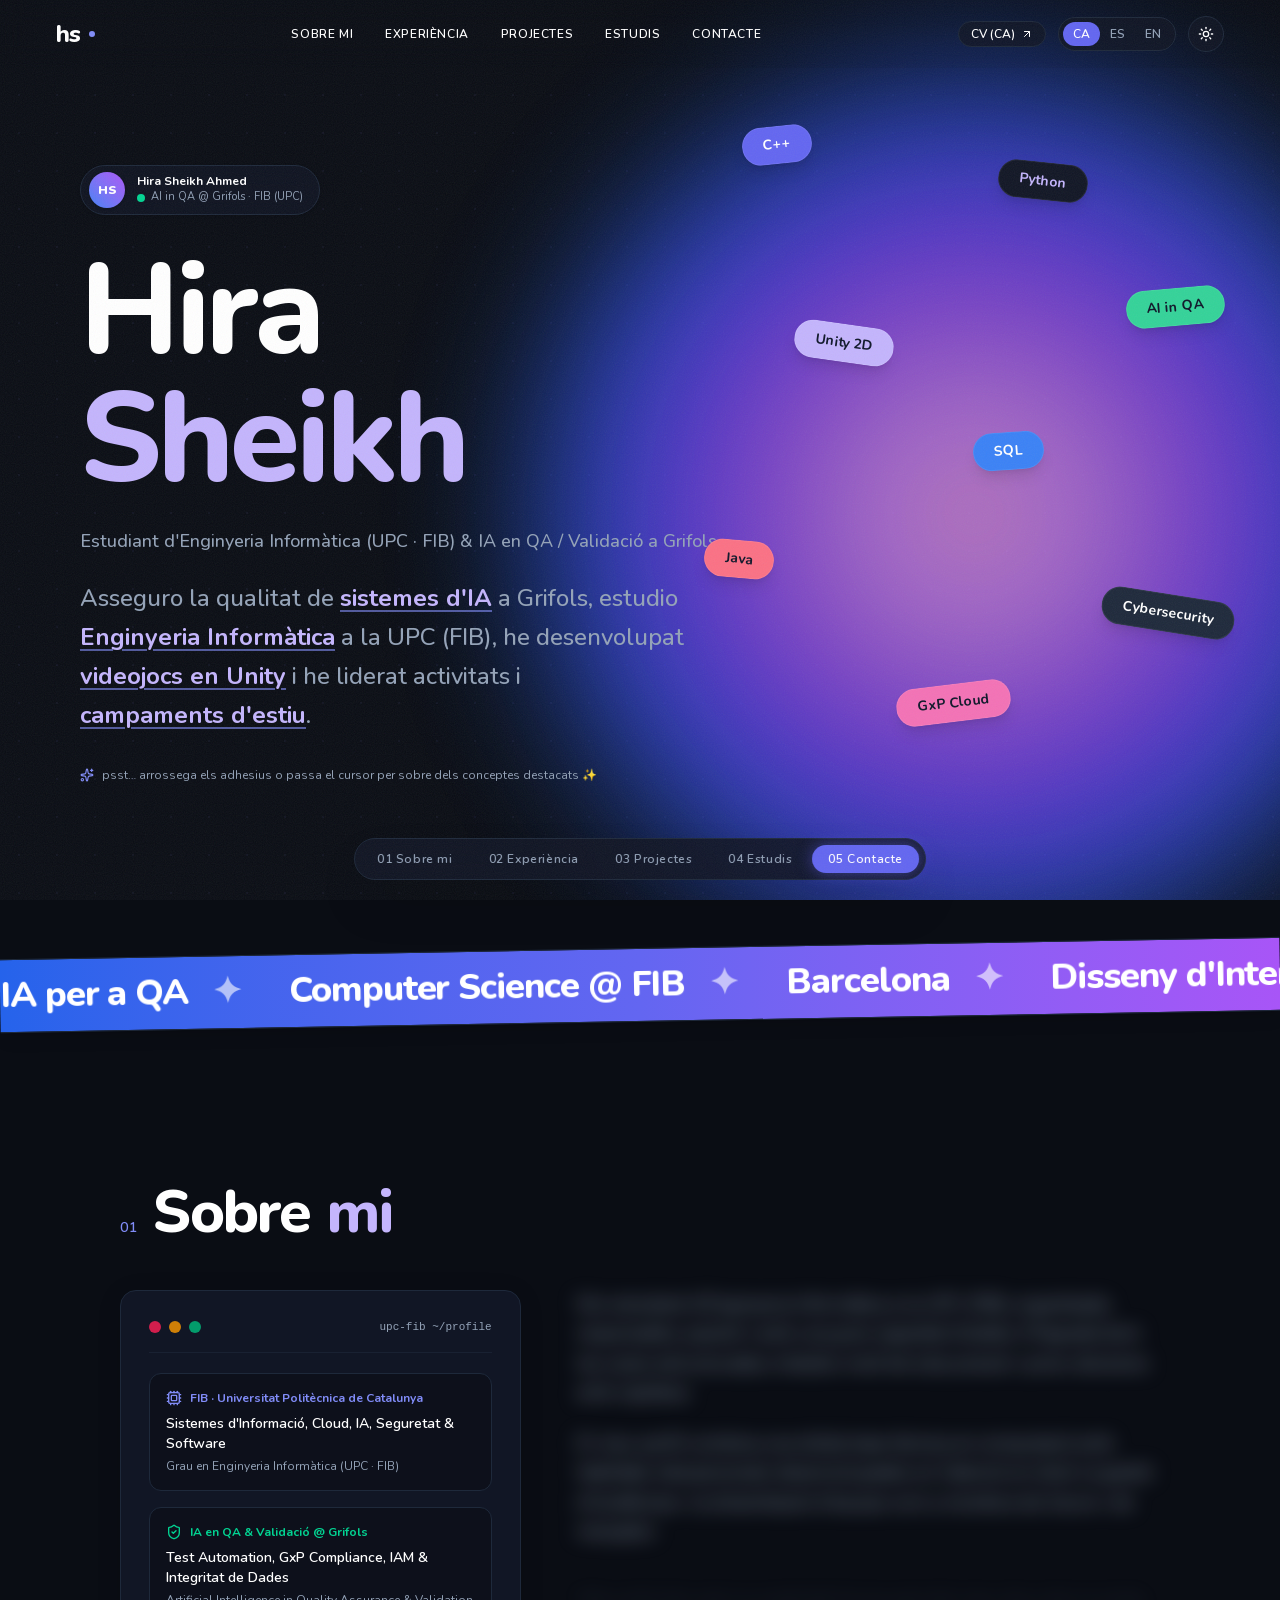
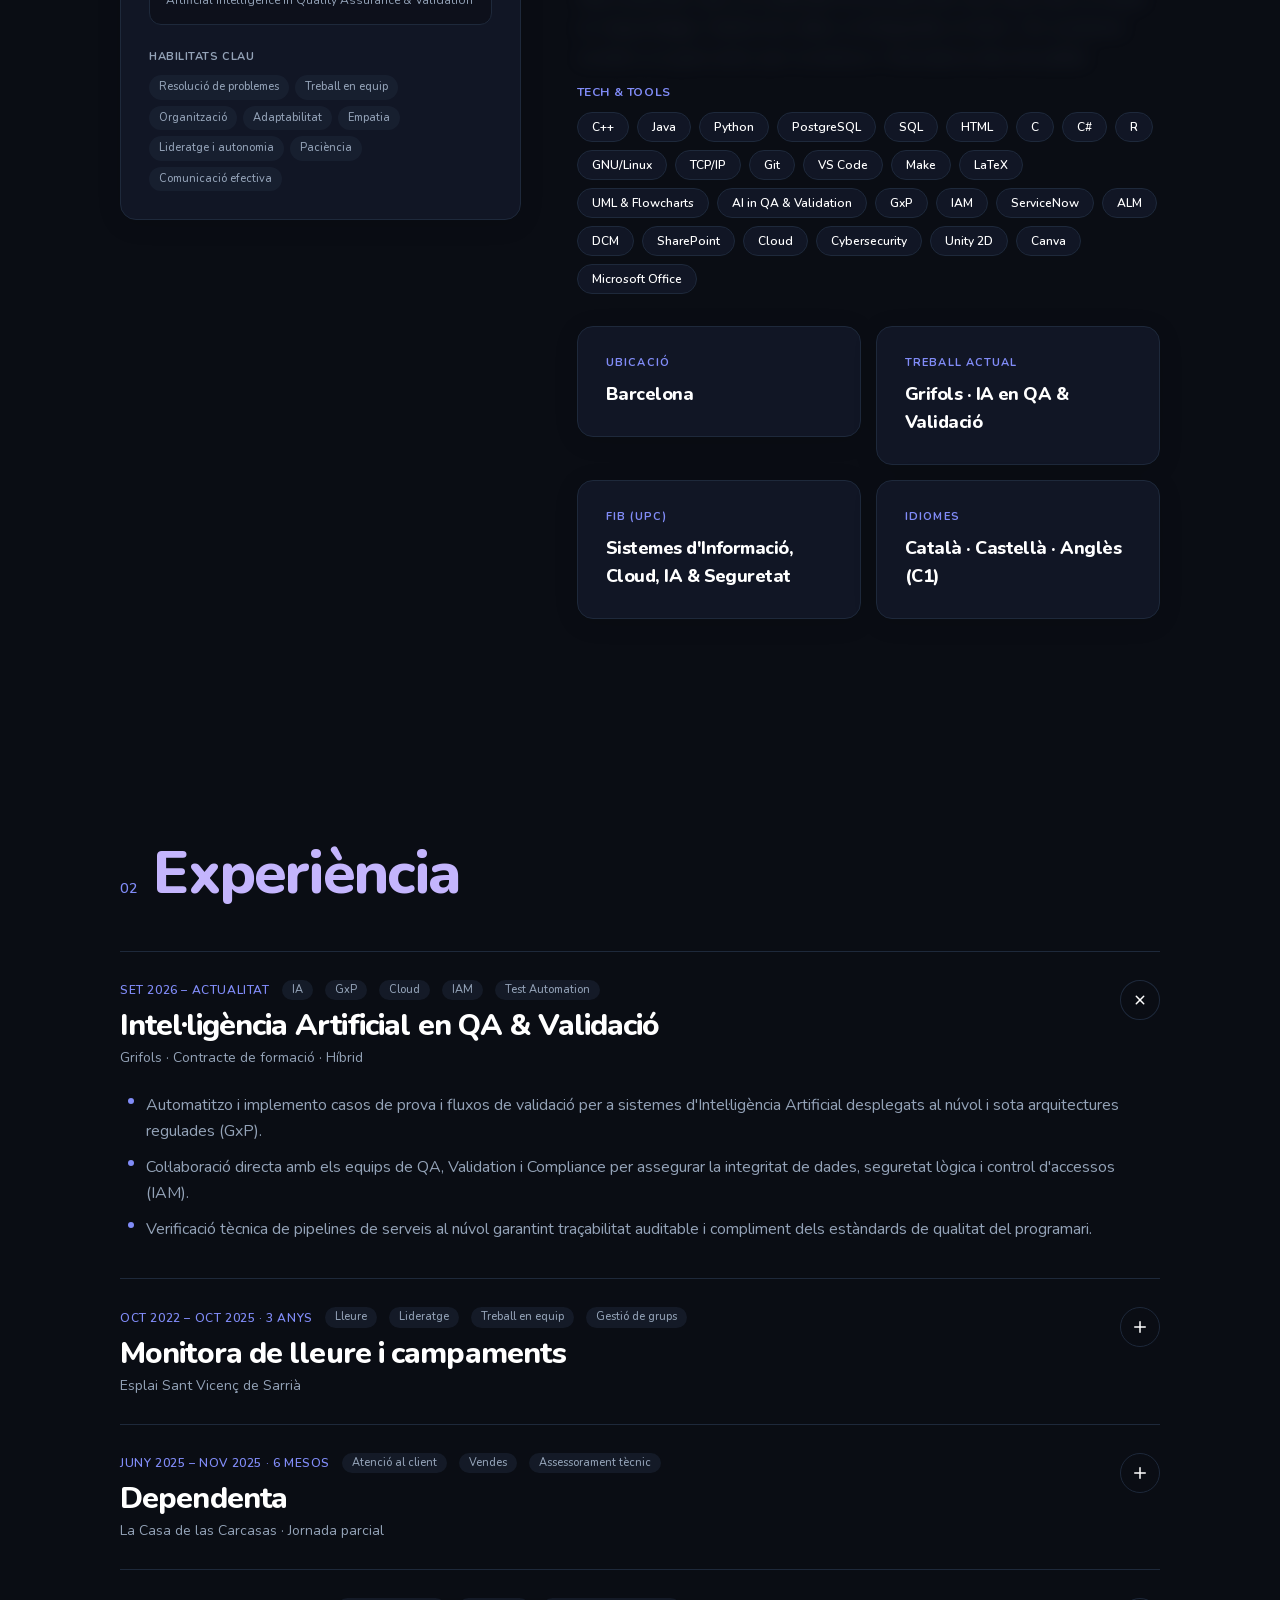
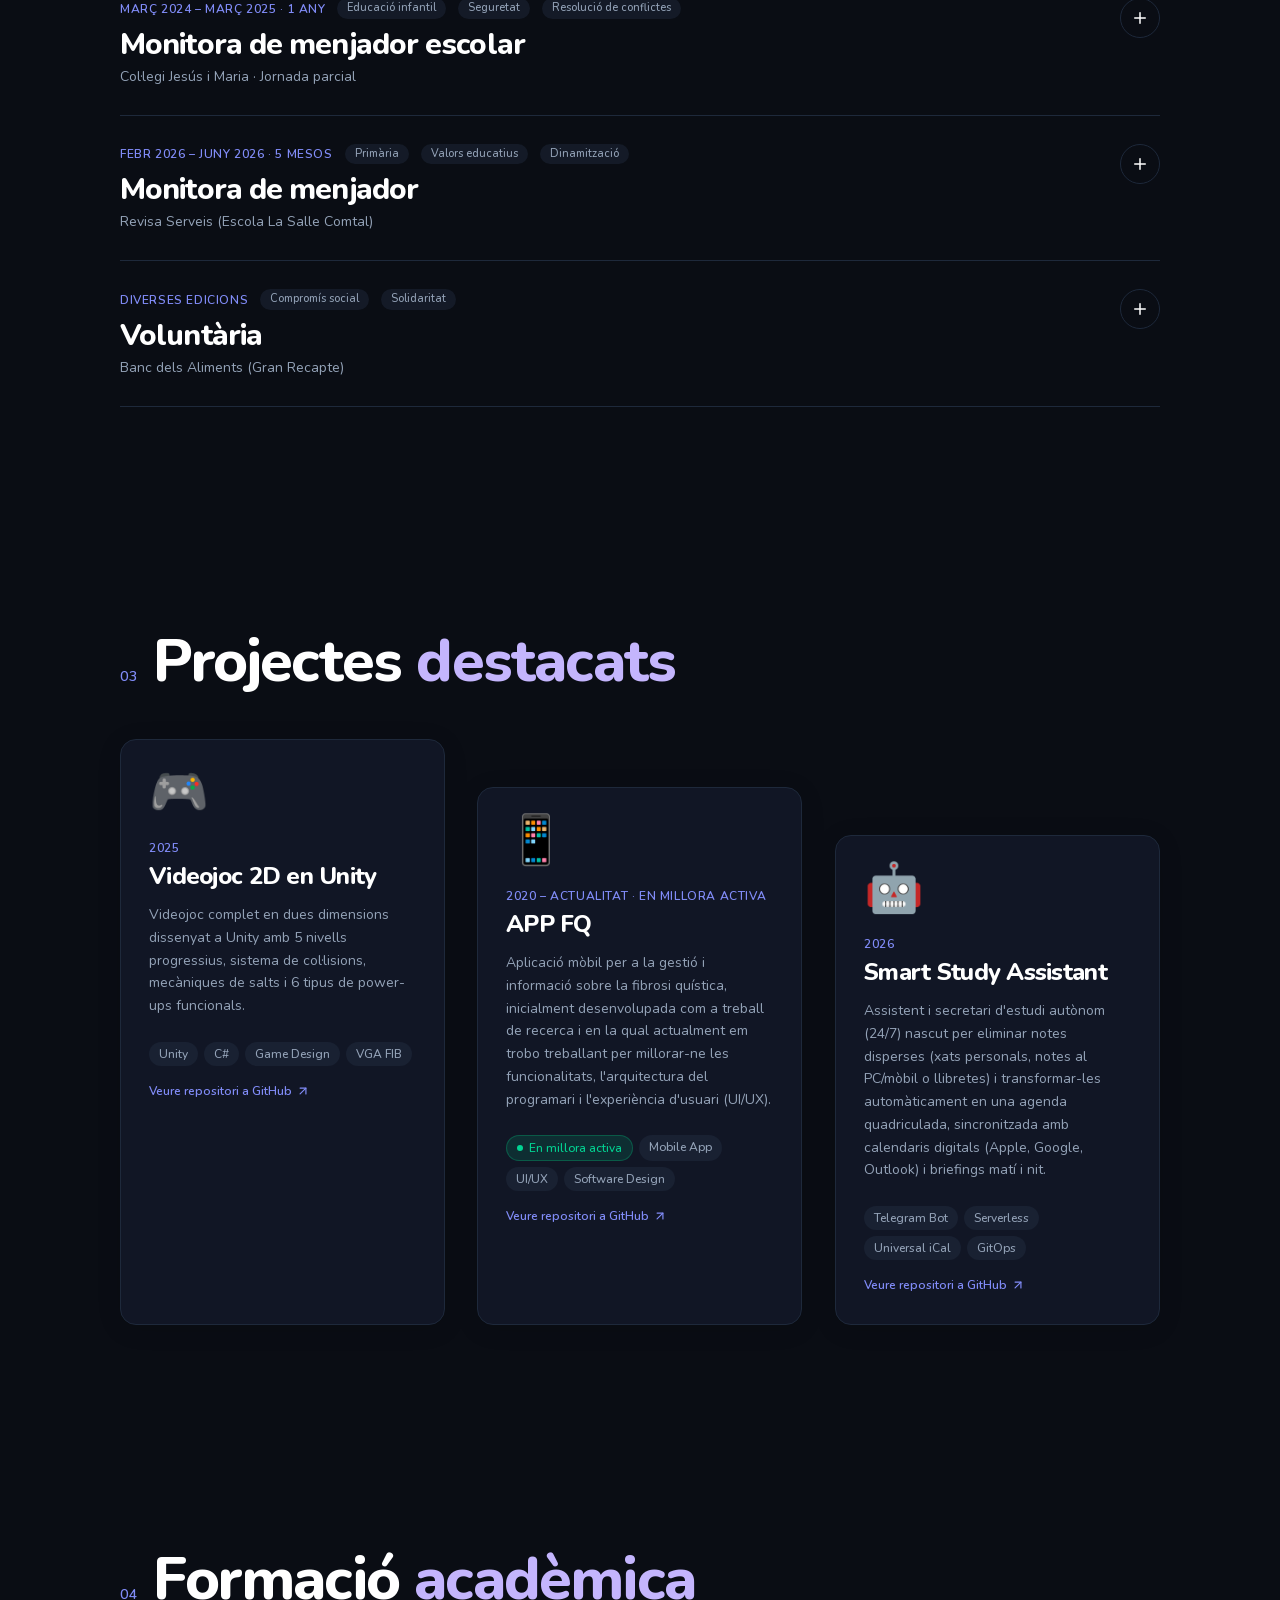
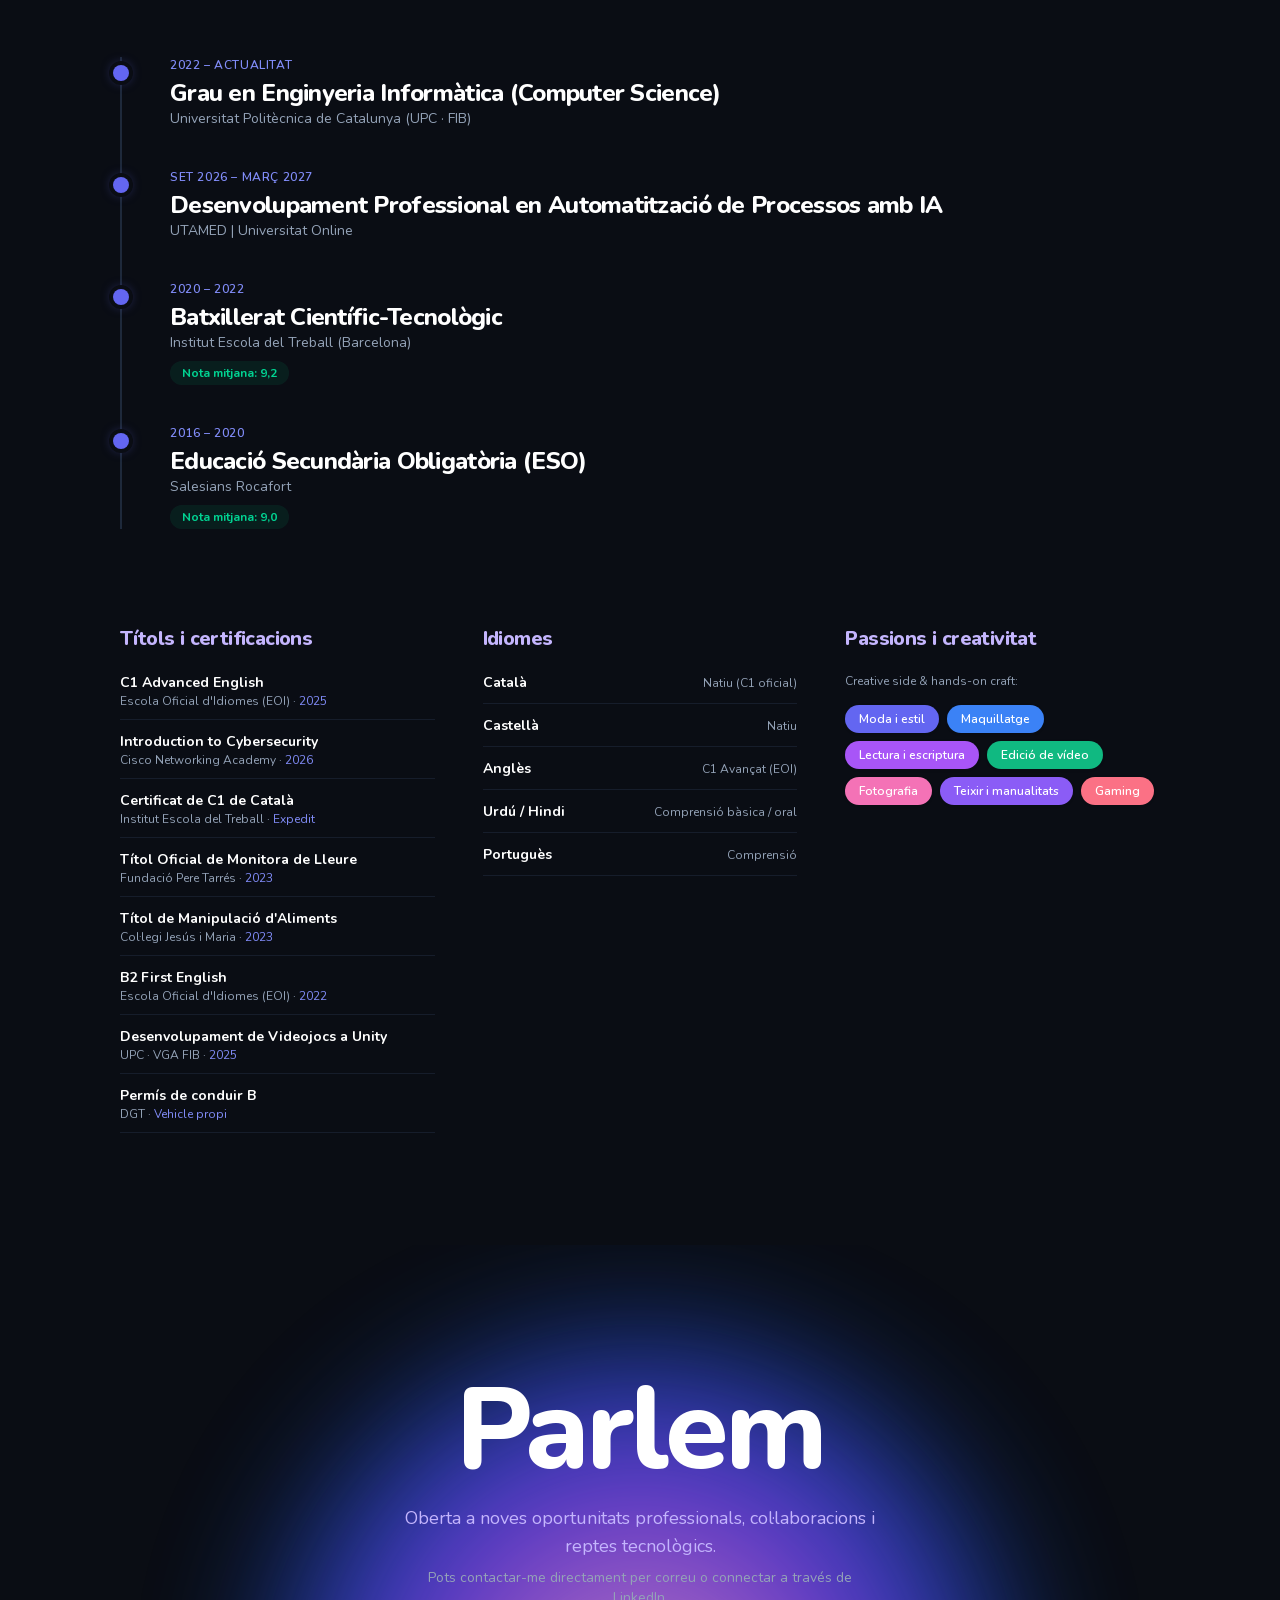
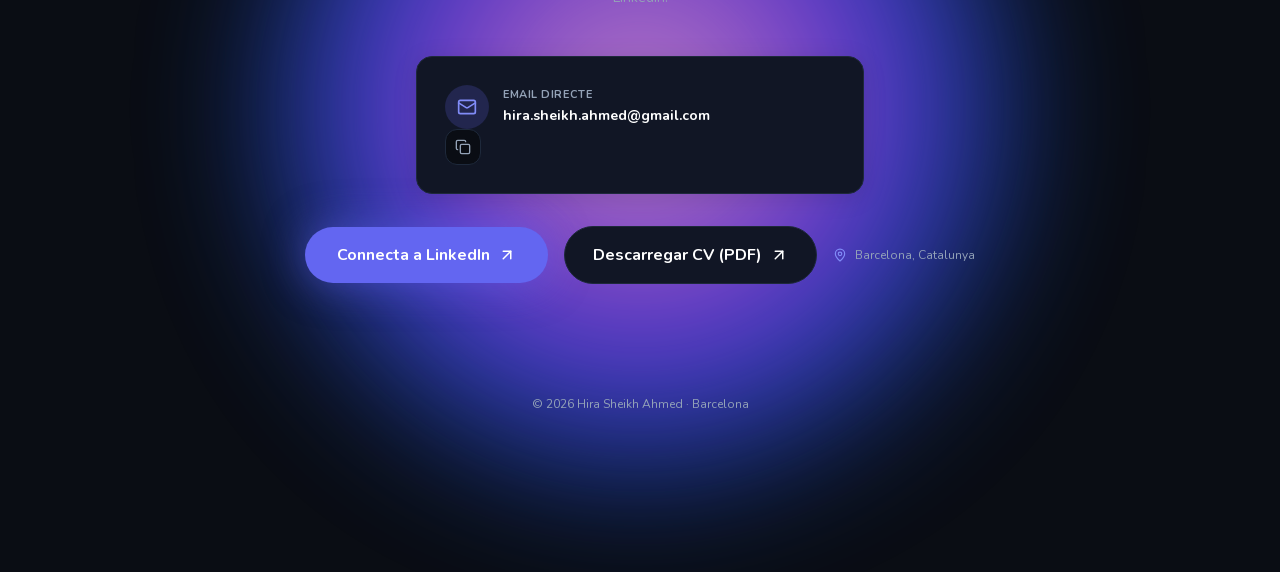
==== commit a3bd4f01: "Update Smart Study Assistant static card in index.html" ====
--- a/index.html
+++ b/index.html
@@ -1 +1 @@
-<!DOCTYPE html><html lang="ca" data-theme="dark" class="tO76AW_variable"><head><meta charSet="utf-8"/><meta name="viewport" content="width=device-width, initial-scale=1"/><link rel="preload" href="/_next/static/media/29e2a75af8e45044-s.p.2kjei9psvcorz.woff2" as="font" crossorigin="" type="font/woff2"/><link rel="stylesheet" href="/_next/static/chunks/2umo2y6f7f9hi.css" data-precedence="next"/><link rel="preload" as="script" fetchPriority="low" href="/_next/static/chunks/0j1we3cwg31qe.js"/><script src="/_next/static/chunks/1cuyxw6v18rxx.js" async=""></script><script src="/_next/static/chunks/39_j1bdzreq0m.js" async=""></script><script src="/_next/static/chunks/turbopack-2u1d16houkiyo.js" async=""></script><script src="/_next/static/chunks/1ua2kfq9s-me6.js" async=""></script><script src="/_next/static/chunks/1u9oo_kta54_x.js" async=""></script><meta name="next-size-adjust" content=""/><title>Hira Sheikh</title><meta name="description" content="Informatics Engineering student, QA &amp; Validation in AI, Barcelona"/><link rel="icon" href="/favicon.ico?favicon.117ezoe8m31dk.ico" sizes="48x48" type="image/x-icon"/><script src="/_next/static/chunks/0cz1d0mv5g_q7.js" noModule=""></script></head><body><div hidden=""><!--$--><!--/$--></div><main class="relative min-h-screen"><canvas aria-hidden="true" class="pointer-events-none fixed inset-0 -z-10 h-full w-full"></canvas><div class="fixed left-0 top-0 z-[90] h-1 w-full origin-left bg-gradient-to-r from-[#3B82F6] via-[#A855F7] to-[#F472B6]" style="transform:scaleX(0)"></div><header class="site-nav fixed left-0 top-0 z-50 flex w-full items-center justify-between px-6 py-4 backdrop-blur-md md:px-14"><a href="#top" class="font-display flex items-center gap-2 text-2xl font-black"><span>hs</span><span class="h-1.5 w-1.5 rounded-full bg-[var(--accent)]"></span></a><nav class="hidden gap-8 text-xs font-semibold uppercase tracking-wider md:flex"><a href="#about" class="relative py-1 transition-colors hover:text-[var(--hi)]">Sobre mi</a><a href="#experience" class="relative py-1 transition-colors hover:text-[var(--hi)]">Experiència</a><a href="#projects" class="relative py-1 transition-colors hover:text-[var(--hi)]">Projectes</a><a href="#education" class="relative py-1 transition-colors hover:text-[var(--hi)]">Estudis</a><a href="#contact" class="relative py-1 transition-colors hover:text-[var(--hi)]">Contacte</a></nav><div class="flex items-center gap-3"><a href="/CV_Hira_Sheikh_Ahmed_ca.pdf" target="_blank" rel="noreferrer" class="hidden sm:inline-flex items-center gap-1.5 rounded-full border border-[var(--line)] bg-[var(--card)]/80 px-3 py-1 text-xs font-semibold hover:border-[var(--accent)] transition-colors" title="CV (CA)"><span>CV (<!-- -->CA<!-- -->)</span><svg xmlns="http://www.w3.org/2000/svg" width="12" height="12" viewBox="0 0 24 24" fill="none" stroke="currentColor" stroke-width="2" stroke-linecap="round" stroke-linejoin="round" class="lucide lucide-arrow-up-right" aria-hidden="true"><path d="M7 7h10v10"></path><path d="M7 17 17 7"></path></svg></a><div class="flex rounded-full border border-[var(--line)] bg-[var(--card)]/80 p-1 text-xs"><button type="button" class="rounded-full px-2.5 py-1 uppercase font-semibold transition-colors bg-[#6366F1] text-white">ca</button><button type="button" class="rounded-full px-2.5 py-1 uppercase font-semibold transition-colors text-[var(--muted)] hover:text-[var(--fg)]">es</button><button type="button" class="rounded-full px-2.5 py-1 uppercase font-semibold transition-colors text-[var(--muted)] hover:text-[var(--fg)]">en</button></div><button type="button" aria-label="theme toggle" class="grid h-9 w-9 place-items-center rounded-full border border-[var(--line)] bg-[var(--card)]/80 text-[var(--fg)] transition-colors hover:border-[var(--accent)]"><span style="opacity:1;transform:none"><svg xmlns="http://www.w3.org/2000/svg" width="16" height="16" viewBox="0 0 24 24" fill="none" stroke="currentColor" stroke-width="2" stroke-linecap="round" stroke-linejoin="round" class="lucide lucide-sun" aria-hidden="true"><circle cx="12" cy="12" r="4"></circle><path d="M12 2v2"></path><path d="M12 20v2"></path><path d="m4.93 4.93 1.41 1.41"></path><path d="m17.66 17.66 1.41 1.41"></path><path d="M2 12h2"></path><path d="M20 12h2"></path><path d="m6.34 17.66-1.41 1.41"></path><path d="m19.07 4.93-1.41 1.41"></path></svg></span></button></div></header><nav class="fixed bottom-5 left-1/2 z-50 flex -translate-x-1/2 gap-1 rounded-full border border-[var(--line)] bg-[var(--card)]/90 p-1.5 shadow-2xl backdrop-blur-md"><a href="#about" title="Sobre mi" class="relative rounded-full px-3 py-1.5 text-xs font-semibold tracking-wider transition-colors md:px-4 text-white"><span class="absolute inset-0 -z-0 rounded-full bg-[#6366F1] shadow-[0_0_16px_rgba(99,102,241,0.5)]"></span><span class="relative z-10">0<!-- -->1<span class="hidden md:inline"> <!-- -->Sobre mi</span></span></a><a href="#experience" title="Experiència" class="relative rounded-full px-3 py-1.5 text-xs font-semibold tracking-wider transition-colors md:px-4 text-[var(--muted)] hover:text-[var(--fg)]"><span class="relative z-10">0<!-- -->2<span class="hidden md:inline"> <!-- -->Experiència</span></span></a><a href="#projects" title="Projectes" class="relative rounded-full px-3 py-1.5 text-xs font-semibold tracking-wider transition-colors md:px-4 text-[var(--muted)] hover:text-[var(--fg)]"><span class="relative z-10">0<!-- -->3<span class="hidden md:inline"> <!-- -->Projectes</span></span></a><a href="#education" title="Estudis" class="relative rounded-full px-3 py-1.5 text-xs font-semibold tracking-wider transition-colors md:px-4 text-[var(--muted)] hover:text-[var(--fg)]"><span class="relative z-10">0<!-- -->4<span class="hidden md:inline"> <!-- -->Estudis</span></span></a><a href="#contact" title="Contacte" class="relative rounded-full px-3 py-1.5 text-xs font-semibold tracking-wider transition-colors md:px-4 text-[var(--muted)] hover:text-[var(--fg)]"><span class="relative z-10">0<!-- -->5<span class="hidden md:inline"> <!-- -->Contacte</span></span></a></nav><section id="top" class="relative flex min-h-screen flex-col justify-center overflow-hidden px-6 pb-20 pt-32 md:px-14 lg:px-20"><div aria-hidden="true" class="aurora pointer-events-none absolute right-[-12%] top-[6%] h-[72vw] w-[72vw] max-h-[920px] max-w-[920px]" style="transform:none"></div><div class="relative z-10 max-w-5xl"><div class="mb-8 inline-flex items-center gap-3 rounded-full border border-[var(--line)] bg-[var(--card)]/80 py-1.5 pl-2 pr-4 shadow-sm backdrop-blur-md" style="opacity:0;transform:translateY(-16px)"><div class="grid h-9 w-9 place-items-center rounded-full bg-gradient-to-tr from-[#3B82F6] to-[#A855F7] text-xs font-black text-white shadow-sm">HS</div><div><p class="text-xs font-bold leading-tight text-[var(--fg)]">Hira Sheikh Ahmed</p><p class="flex items-center gap-1.5 text-[11px] text-[var(--muted)]"><span class="inline-block h-2 w-2 rounded-full bg-emerald-400 animate-pulse"></span>AI in QA @ Grifols · FIB (UPC)</p></div></div><h1 class="font-display text-6xl font-extrabold tracking-tight sm:text-7xl md:text-8xl lg:text-9xl" style="opacity:0;transform:translateY(30px)"><span class="block text-[var(--fg)] hover:text-[var(--hi)] transition-colors">Hira</span><span class="block text-[var(--hi)]">Sheikh</span></h1><p class="mt-6 max-w-2xl text-base font-medium text-[var(--muted)] md:text-lg" style="opacity:0;transform:translateY(20px)">Estudiant d&#x27;Enginyeria Informàtica (UPC · FIB) &amp; IA en QA / Validació a Grifols</p><div class="relative z-20 mt-6 max-w-2xl"><p class="text-xl font-medium leading-relaxed md:text-2xl"><span class="text-[var(--muted)]">Asseguro la qualitat de </span><button type="button" data-hover="true" class="font-bold text-[var(--hi)] underline decoration-[var(--accent)]/60 underline-offset-4 transition-colors hover:text-[var(--fg)] hover:decoration-[var(--hi)]">sistemes d&#x27;IA</button><span class="text-[var(--muted)]"> a Grifols, estudio </span><button type="button" data-hover="true" class="font-bold text-[var(--hi)] underline decoration-[var(--accent)]/60 underline-offset-4 transition-colors hover:text-[var(--fg)] hover:decoration-[var(--hi)]">Enginyeria Informàtica</button><span class="text-[var(--muted)]"> a la UPC (FIB), he desenvolupat </span><button type="button" data-hover="true" class="font-bold text-[var(--hi)] underline decoration-[var(--accent)]/60 underline-offset-4 transition-colors hover:text-[var(--fg)] hover:decoration-[var(--hi)]">videojocs en Unity</button><span class="text-[var(--muted)]"> i he liderat activitats i </span><button type="button" data-hover="true" class="font-bold text-[var(--hi)] underline decoration-[var(--accent)]/60 underline-offset-4 transition-colors hover:text-[var(--fg)] hover:decoration-[var(--hi)]">campaments d&#x27;estiu</button><span class="text-[var(--muted)]">.</span></p></div><p class="mt-8 flex items-center gap-2 text-xs text-[var(--muted)]" style="opacity:0"><svg xmlns="http://www.w3.org/2000/svg" width="14" height="14" viewBox="0 0 24 24" fill="none" stroke="currentColor" stroke-width="2" stroke-linecap="round" stroke-linejoin="round" class="lucide lucide-sparkles lucide-stars text-[var(--accent)]" aria-hidden="true"><path d="M11.017 2.814a1 1 0 0 1 1.966 0l1.051 5.558a2 2 0 0 0 1.594 1.594l5.558 1.051a1 1 0 0 1 0 1.966l-5.558 1.051a2 2 0 0 0-1.594 1.594l-1.051 5.558a1 1 0 0 1-1.966 0l-1.051-5.558a2 2 0 0 0-1.594-1.594l-5.558-1.051a1 1 0 0 1 0-1.966l5.558-1.051a2 2 0 0 0 1.594-1.594z"></path><path d="M20 2v4"></path><path d="M22 4h-4"></path><circle cx="4" cy="20" r="2"></circle></svg> <!-- -->psst… arrossega els adhesius o passa el cursor per sobre dels conceptes destacats ✨</p></div><div data-hover="true" class="absolute z-20 hidden select-none rounded-full px-5 py-2 text-xs font-bold shadow-lg md:block md:text-sm" draggable="false" style="left:58%;top:14%;background:#6366F1;color:#fff;border:1px solid rgba(255,255,255,0.08);transform:scale(0) rotate(-24deg);-webkit-touch-callout:none;-webkit-user-select:none;user-select:none;touch-action:none">C++</div><div data-hover="true" class="absolute z-20 hidden select-none rounded-full px-5 py-2 text-xs font-bold shadow-lg md:block md:text-sm" draggable="false" style="left:78%;top:18%;background:#111625;color:#C4B5FD;border:1px solid rgba(255,255,255,0.08);transform:scale(0) rotate(24deg);-webkit-touch-callout:none;-webkit-user-select:none;user-select:none;touch-action:none">Python</div><div data-hover="true" class="absolute z-20 hidden select-none rounded-full px-5 py-2 text-xs font-bold shadow-lg md:block md:text-sm" draggable="false" style="left:88%;top:32%;background:#34D399;color:#0F172A;border:1px solid rgba(255,255,255,0.08);transform:scale(0) rotate(-20deg);-webkit-touch-callout:none;-webkit-user-select:none;user-select:none;touch-action:none">AI in QA</div><div data-hover="true" class="absolute z-20 hidden select-none rounded-full px-5 py-2 text-xs font-bold shadow-lg md:block md:text-sm" draggable="false" style="left:62%;top:36%;background:#C4B5FD;color:#0F172A;border:1px solid rgba(255,255,255,0.08);transform:scale(0) rotate(32deg);-webkit-touch-callout:none;-webkit-user-select:none;user-select:none;touch-action:none">Unity 2D</div><div data-hover="true" class="absolute z-20 hidden select-none rounded-full px-5 py-2 text-xs font-bold shadow-lg md:block md:text-sm" draggable="false" style="left:76%;top:48%;background:#3B82F6;color:#fff;border:1px solid rgba(255,255,255,0.08);transform:scale(0) rotate(-16deg);-webkit-touch-callout:none;-webkit-user-select:none;user-select:none;touch-action:none">SQL</div><div data-hover="true" class="absolute z-20 hidden select-none rounded-full px-5 py-2 text-xs font-bold shadow-lg md:block md:text-sm" draggable="false" style="left:55%;top:60%;background:#FB7185;color:#0F172A;border:1px solid rgba(255,255,255,0.08);transform:scale(0) rotate(20deg);-webkit-touch-callout:none;-webkit-user-select:none;user-select:none;touch-action:none">Java</div><div data-hover="true" class="absolute z-20 hidden select-none rounded-full px-5 py-2 text-xs font-bold shadow-lg md:block md:text-sm" draggable="false" style="left:86%;top:66%;background:#1E293B;color:#fff;border:1px solid rgba(255,255,255,0.08);transform:scale(0) rotate(36deg);-webkit-touch-callout:none;-webkit-user-select:none;user-select:none;touch-action:none">Cybersecurity</div><div data-hover="true" class="absolute z-20 hidden select-none rounded-full px-5 py-2 text-xs font-bold shadow-lg md:block md:text-sm" draggable="false" style="left:70%;top:76%;background:#F472B6;color:#0F172A;border:1px solid rgba(255,255,255,0.08);transform:scale(0) rotate(-28deg);-webkit-touch-callout:none;-webkit-user-select:none;user-select:none;touch-action:none">GxP Cloud</div></section><div class="py-12"><div class="-rotate-1 overflow-hidden border-y border-[var(--line)] bg-gradient-to-r from-[#2563EB] via-[#6366F1] to-[#A855F7] py-4 text-white shadow-lg select-none"><div class="animate-marquee flex w-max"><div class="flex shrink-0 items-center gap-12 pr-12 whitespace-nowrap"><span class="font-display flex items-center gap-6 text-2xl font-bold tracking-wider md:text-4xl">IA per a QA<!-- --> <span class="text-white/60">✦</span></span><span class="font-display flex items-center gap-6 text-2xl font-bold tracking-wider md:text-4xl">Computer Science @ FIB<!-- --> <span class="text-white/60">✦</span></span><span class="font-display flex items-center gap-6 text-2xl font-bold tracking-wider md:text-4xl">Barcelona<!-- --> <span class="text-white/60">✦</span></span><span class="font-display flex items-center gap-6 text-2xl font-bold tracking-wider md:text-4xl">Disseny d&#x27;Interfícies<!-- --> <span class="text-white/60">✦</span></span><span class="font-display flex items-center gap-6 text-2xl font-bold tracking-wider md:text-4xl">Unity 2D<!-- --> <span class="text-white/60">✦</span></span><span class="font-display flex items-center gap-6 text-2xl font-bold tracking-wider md:text-4xl">Ciberseguretat<!-- --> <span class="text-white/60">✦</span></span><span class="font-display flex items-center gap-6 text-2xl font-bold tracking-wider md:text-4xl">Automatització de Proves<!-- --> <span class="text-white/60">✦</span></span><span class="font-display flex items-center gap-6 text-2xl font-bold tracking-wider md:text-4xl">Sempre aprenent<!-- --> <span class="text-white/60">✦</span></span><span class="font-display flex items-center gap-6 text-2xl font-bold tracking-wider md:text-4xl">IA per a QA<!-- --> <span class="text-white/60">✦</span></span><span class="font-display flex items-center gap-6 text-2xl font-bold tracking-wider md:text-4xl">Computer Science @ FIB<!-- --> <span class="text-white/60">✦</span></span><span class="font-display flex items-center gap-6 text-2xl font-bold tracking-wider md:text-4xl">Barcelona<!-- --> <span class="text-white/60">✦</span></span><span class="font-display flex items-center gap-6 text-2xl font-bold tracking-wider md:text-4xl">Disseny d&#x27;Interfícies<!-- --> <span class="text-white/60">✦</span></span><span class="font-display flex items-center gap-6 text-2xl font-bold tracking-wider md:text-4xl">Unity 2D<!-- --> <span class="text-white/60">✦</span></span><span class="font-display flex items-center gap-6 text-2xl font-bold tracking-wider md:text-4xl">Ciberseguretat<!-- --> <span class="text-white/60">✦</span></span><span class="font-display flex items-center gap-6 text-2xl font-bold tracking-wider md:text-4xl">Automatització de Proves<!-- --> <span class="text-white/60">✦</span></span><span class="font-display flex items-center gap-6 text-2xl font-bold tracking-wider md:text-4xl">Sempre aprenent<!-- --> <span class="text-white/60">✦</span></span></div><div class="flex shrink-0 items-center gap-12 pr-12 whitespace-nowrap" aria-hidden="true"><span class="font-display flex items-center gap-6 text-2xl font-bold tracking-wider md:text-4xl">IA per a QA<!-- --> <span class="text-white/60">✦</span></span><span class="font-display flex items-center gap-6 text-2xl font-bold tracking-wider md:text-4xl">Computer Science @ FIB<!-- --> <span class="text-white/60">✦</span></span><span class="font-display flex items-center gap-6 text-2xl font-bold tracking-wider md:text-4xl">Barcelona<!-- --> <span class="text-white/60">✦</span></span><span class="font-display flex items-center gap-6 text-2xl font-bold tracking-wider md:text-4xl">Disseny d&#x27;Interfícies<!-- --> <span class="text-white/60">✦</span></span><span class="font-display flex items-center gap-6 text-2xl font-bold tracking-wider md:text-4xl">Unity 2D<!-- --> <span class="text-white/60">✦</span></span><span class="font-display flex items-center gap-6 text-2xl font-bold tracking-wider md:text-4xl">Ciberseguretat<!-- --> <span class="text-white/60">✦</span></span><span class="font-display flex items-center gap-6 text-2xl font-bold tracking-wider md:text-4xl">Automatització de Proves<!-- --> <span class="text-white/60">✦</span></span><span class="font-display flex items-center gap-6 text-2xl font-bold tracking-wider md:text-4xl">Sempre aprenent<!-- --> <span class="text-white/60">✦</span></span><span class="font-display flex items-center gap-6 text-2xl font-bold tracking-wider md:text-4xl">IA per a QA<!-- --> <span class="text-white/60">✦</span></span><span class="font-display flex items-center gap-6 text-2xl font-bold tracking-wider md:text-4xl">Computer Science @ FIB<!-- --> <span class="text-white/60">✦</span></span><span class="font-display flex items-center gap-6 text-2xl font-bold tracking-wider md:text-4xl">Barcelona<!-- --> <span class="text-white/60">✦</span></span><span class="font-display flex items-center gap-6 text-2xl font-bold tracking-wider md:text-4xl">Disseny d&#x27;Interfícies<!-- --> <span class="text-white/60">✦</span></span><span class="font-display flex items-center gap-6 text-2xl font-bold tracking-wider md:text-4xl">Unity 2D<!-- --> <span class="text-white/60">✦</span></span><span class="font-display flex items-center gap-6 text-2xl font-bold tracking-wider md:text-4xl">Ciberseguretat<!-- --> <span class="text-white/60">✦</span></span><span class="font-display flex items-center gap-6 text-2xl font-bold tracking-wider md:text-4xl">Automatització de Proves<!-- --> <span class="text-white/60">✦</span></span><span class="font-display flex items-center gap-6 text-2xl font-bold tracking-wider md:text-4xl">Sempre aprenent<!-- --> <span class="text-white/60">✦</span></span></div></div></div></div><section id="about" class="mx-auto max-w-6xl px-6 py-28 md:px-14"><div class="mb-12 flex items-baseline gap-4" style="opacity:0;transform:translateY(36px)"><span class="text-sm font-semibold tracking-wider text-[var(--accent)]">01</span><h2 class="font-display text-4xl font-extrabold tracking-tight md:text-6xl">Sobre<!-- --> <span class="text-[var(--hi)]">mi</span></h2></div><div class="grid gap-14 md:grid-cols-12"><div class="md:col-span-5"><div class="" style="opacity:0;transform:translateY(36px)"><div data-hover="true" class="relative overflow-hidden rounded-2xl border border-[var(--line)] bg-[var(--card)] p-7 shadow-[0_4px_24px_rgba(0,0,0,0.12)] transition-shadow duration-300 hover:shadow-[0_8px_32px_rgba(99,102,241,0.18)] p-6" style="transform:perspective(900px)"><div class="pointer-events-none absolute inset-0 opacity-0 transition-opacity duration-300 hover:opacity-100" style="background:radial-gradient(320px circle at var(--mx) var(--my), rgba(129,140,248,0.2), transparent 60%)"></div><div class="relative z-10"><div class="flex items-center justify-between border-b border-[var(--line)]/60 pb-4"><div class="flex items-center gap-2"><span class="h-3 w-3 rounded-full bg-rose-500/80"></span><span class="h-3 w-3 rounded-full bg-amber-500/80"></span><span class="h-3 w-3 rounded-full bg-emerald-500/80"></span></div><span class="text-[11px] font-mono text-[var(--muted)]">upc-fib ~/profile</span></div><div class="mt-5 space-y-4"><div class="rounded-xl border border-[var(--line)] bg-[var(--bg)]/60 p-4"><div class="flex items-center gap-2 text-xs font-bold text-[var(--accent)]"><svg xmlns="http://www.w3.org/2000/svg" width="16" height="16" viewBox="0 0 24 24" fill="none" stroke="currentColor" stroke-width="2" stroke-linecap="round" stroke-linejoin="round" class="lucide lucide-cpu" aria-hidden="true"><path d="M12 20v2"></path><path d="M12 2v2"></path><path d="M17 20v2"></path><path d="M17 2v2"></path><path d="M2 12h2"></path><path d="M2 17h2"></path><path d="M2 7h2"></path><path d="M20 12h2"></path><path d="M20 17h2"></path><path d="M20 7h2"></path><path d="M7 20v2"></path><path d="M7 2v2"></path><rect x="4" y="4" width="16" height="16" rx="2"></rect><rect x="8" y="8" width="8" height="8" rx="1"></rect></svg> FIB · Universitat Politècnica de Catalunya</div><p class="mt-2 text-sm font-semibold text-[var(--fg)]">Sistemes d&#x27;Informació, Cloud, IA, Seguretat &amp; Software</p><p class="mt-1 text-xs text-[var(--muted)]">Grau en Enginyeria Informàtica (UPC · FIB)</p></div><div class="rounded-xl border border-[var(--line)] bg-[var(--bg)]/60 p-4"><div class="flex items-center gap-2 text-xs font-bold text-emerald-400"><svg xmlns="http://www.w3.org/2000/svg" width="16" height="16" viewBox="0 0 24 24" fill="none" stroke="currentColor" stroke-width="2" stroke-linecap="round" stroke-linejoin="round" class="lucide lucide-shield-check" aria-hidden="true"><path d="M20 13c0 5-3.5 7.5-7.66 8.95a1 1 0 0 1-.67-.01C7.5 20.5 4 18 4 13V6a1 1 0 0 1 1-1c2 0 4.5-1.2 6.24-2.72a1.17 1.17 0 0 1 1.52 0C14.51 3.81 17 5 19 5a1 1 0 0 1 1 1z"></path><path d="m9 12 2 2 4-4"></path></svg> IA en QA &amp; Validació @ Grifols</div><p class="mt-2 text-sm font-semibold text-[var(--fg)]">Test Automation, GxP Compliance, IAM &amp; Integritat de Dades</p><p class="mt-1 text-xs text-[var(--muted)]">Artificial Intelligence in Quality Assurance &amp; Validation</p></div></div><div class="mt-6"><p class="text-[11px] font-bold uppercase tracking-wider text-[var(--muted)] mb-2.5">Habilitats clau</p><div class="flex flex-wrap gap-1.5"><span class="rounded-full bg-[var(--line)]/50 px-2.5 py-1 text-[11px] font-medium text-[var(--muted)]">Resolució de problemes</span><span class="rounded-full bg-[var(--line)]/50 px-2.5 py-1 text-[11px] font-medium text-[var(--muted)]">Treball en equip</span><span class="rounded-full bg-[var(--line)]/50 px-2.5 py-1 text-[11px] font-medium text-[var(--muted)]">Organització</span><span class="rounded-full bg-[var(--line)]/50 px-2.5 py-1 text-[11px] font-medium text-[var(--muted)]">Adaptabilitat</span><span class="rounded-full bg-[var(--line)]/50 px-2.5 py-1 text-[11px] font-medium text-[var(--muted)]">Empatia</span><span class="rounded-full bg-[var(--line)]/50 px-2.5 py-1 text-[11px] font-medium text-[var(--muted)]">Lideratge i autonomia</span><span class="rounded-full bg-[var(--line)]/50 px-2.5 py-1 text-[11px] font-medium text-[var(--muted)]">Paciència</span><span class="rounded-full bg-[var(--line)]/50 px-2.5 py-1 text-[11px] font-medium text-[var(--muted)]">Comunicació efectiva</span></div></div></div></div></div></div><div class="space-y-8 md:col-span-7"><div class="space-y-5 text-base leading-relaxed text-[var(--muted)] md:text-lg"><p style="filter:blur(10px);opacity:0.2;transform:translateY(20px)">Sóc estudiant d&#x27;Enginyeria Informàtica a la UPC (FIB), organitzada, responsable, pacient i amb una gran capacitat d&#x27;anàlisi. M&#x27;agrada tenir les coses estructurades, treballo molt bé sota pressió i prenc decisions amb rapidesa.</p><p style="filter:blur(10px);opacity:0.2;transform:translateY(20px)">El meu perfil combina una sòlida base tècnica en computació amb habilitats interpersonals desenvolupades en l&#x27;atenció al client, la gestió d&#x27;incidències i la dinamització d&#x27;equips com a monitora de lleure i de menjador.</p><p style="filter:blur(10px);opacity:0.2;transform:translateY(20px)">Més enllà del codi, la creativitat forma part del meu dia a dia: la moda, el maquillatge, l&#x27;edició de vídeo, la fotografia, el teixir i fer pulseres, sumat a un gran amor per la lectura i l&#x27;escriptura des de petita.</p></div><div class="" style="opacity:0;transform:translateY(36px)"><p class="mb-3 text-xs font-bold uppercase tracking-wider text-[var(--accent)]">Tech &amp; Tools</p><div class="flex flex-wrap gap-2"><span data-hover="true" class="rounded-full border border-[var(--line)] bg-[var(--card)] px-3.5 py-1.5 text-xs font-semibold text-[var(--fg)] transition-colors">C++</span><span data-hover="true" class="rounded-full border border-[var(--line)] bg-[var(--card)] px-3.5 py-1.5 text-xs font-semibold text-[var(--fg)] transition-colors">Java</span><span data-hover="true" class="rounded-full border border-[var(--line)] bg-[var(--card)] px-3.5 py-1.5 text-xs font-semibold text-[var(--fg)] transition-colors">Python</span><span data-hover="true" class="rounded-full border border-[var(--line)] bg-[var(--card)] px-3.5 py-1.5 text-xs font-semibold text-[var(--fg)] transition-colors">PostgreSQL</span><span data-hover="true" class="rounded-full border border-[var(--line)] bg-[var(--card)] px-3.5 py-1.5 text-xs font-semibold text-[var(--fg)] transition-colors">SQL</span><span data-hover="true" class="rounded-full border border-[var(--line)] bg-[var(--card)] px-3.5 py-1.5 text-xs font-semibold text-[var(--fg)] transition-colors">HTML</span><span data-hover="true" class="rounded-full border border-[var(--line)] bg-[var(--card)] px-3.5 py-1.5 text-xs font-semibold text-[var(--fg)] transition-colors">C</span><span data-hover="true" class="rounded-full border border-[var(--line)] bg-[var(--card)] px-3.5 py-1.5 text-xs font-semibold text-[var(--fg)] transition-colors">C#</span><span data-hover="true" class="rounded-full border border-[var(--line)] bg-[var(--card)] px-3.5 py-1.5 text-xs font-semibold text-[var(--fg)] transition-colors">R</span><span data-hover="true" class="rounded-full border border-[var(--line)] bg-[var(--card)] px-3.5 py-1.5 text-xs font-semibold text-[var(--fg)] transition-colors">GNU/Linux</span><span data-hover="true" class="rounded-full border border-[var(--line)] bg-[var(--card)] px-3.5 py-1.5 text-xs font-semibold text-[var(--fg)] transition-colors">TCP/IP</span><span data-hover="true" class="rounded-full border border-[var(--line)] bg-[var(--card)] px-3.5 py-1.5 text-xs font-semibold text-[var(--fg)] transition-colors">Git</span><span data-hover="true" class="rounded-full border border-[var(--line)] bg-[var(--card)] px-3.5 py-1.5 text-xs font-semibold text-[var(--fg)] transition-colors">VS Code</span><span data-hover="true" class="rounded-full border border-[var(--line)] bg-[var(--card)] px-3.5 py-1.5 text-xs font-semibold text-[var(--fg)] transition-colors">Make</span><span data-hover="true" class="rounded-full border border-[var(--line)] bg-[var(--card)] px-3.5 py-1.5 text-xs font-semibold text-[var(--fg)] transition-colors">LaTeX</span><span data-hover="true" class="rounded-full border border-[var(--line)] bg-[var(--card)] px-3.5 py-1.5 text-xs font-semibold text-[var(--fg)] transition-colors">UML &amp; Flowcharts</span><span data-hover="true" class="rounded-full border border-[var(--line)] bg-[var(--card)] px-3.5 py-1.5 text-xs font-semibold text-[var(--fg)] transition-colors">AI in QA &amp; Validation</span><span data-hover="true" class="rounded-full border border-[var(--line)] bg-[var(--card)] px-3.5 py-1.5 text-xs font-semibold text-[var(--fg)] transition-colors">GxP</span><span data-hover="true" class="rounded-full border border-[var(--line)] bg-[var(--card)] px-3.5 py-1.5 text-xs font-semibold text-[var(--fg)] transition-colors">IAM</span><span data-hover="true" class="rounded-full border border-[var(--line)] bg-[var(--card)] px-3.5 py-1.5 text-xs font-semibold text-[var(--fg)] transition-colors">ServiceNow</span><span data-hover="true" class="rounded-full border border-[var(--line)] bg-[var(--card)] px-3.5 py-1.5 text-xs font-semibold text-[var(--fg)] transition-colors">ALM</span><span data-hover="true" class="rounded-full border border-[var(--line)] bg-[var(--card)] px-3.5 py-1.5 text-xs font-semibold text-[var(--fg)] transition-colors">DCM</span><span data-hover="true" class="rounded-full border border-[var(--line)] bg-[var(--card)] px-3.5 py-1.5 text-xs font-semibold text-[var(--fg)] transition-colors">SharePoint</span><span data-hover="true" class="rounded-full border border-[var(--line)] bg-[var(--card)] px-3.5 py-1.5 text-xs font-semibold text-[var(--fg)] transition-colors">Cloud</span><span data-hover="true" class="rounded-full border border-[var(--line)] bg-[var(--card)] px-3.5 py-1.5 text-xs font-semibold text-[var(--fg)] transition-colors">Cybersecurity</span><span data-hover="true" class="rounded-full border border-[var(--line)] bg-[var(--card)] px-3.5 py-1.5 text-xs font-semibold text-[var(--fg)] transition-colors">Unity 2D</span><span data-hover="true" class="rounded-full border border-[var(--line)] bg-[var(--card)] px-3.5 py-1.5 text-xs font-semibold text-[var(--fg)] transition-colors">Canva</span><span data-hover="true" class="rounded-full border border-[var(--line)] bg-[var(--card)] px-3.5 py-1.5 text-xs font-semibold text-[var(--fg)] transition-colors">Microsoft Office</span></div></div><div class="grid gap-4 sm:grid-cols-2"><div class="" style="opacity:0;transform:translateY(36px)"><div data-hover="true" class="relative overflow-hidden rounded-2xl border border-[var(--line)] bg-[var(--card)] p-7 shadow-[0_4px_24px_rgba(0,0,0,0.12)] transition-shadow duration-300 hover:shadow-[0_8px_32px_rgba(99,102,241,0.18)] p-5" style="transform:perspective(900px)"><div class="pointer-events-none absolute inset-0 opacity-0 transition-opacity duration-300 hover:opacity-100" style="background:radial-gradient(320px circle at var(--mx) var(--my), rgba(129,140,248,0.2), transparent 60%)"></div><div class="relative z-10"><p class="text-[11px] font-bold uppercase tracking-widest text-[var(--accent)]">Ubicació</p><p class="font-display mt-2 text-lg font-bold">Barcelona</p></div></div></div><div class="" style="opacity:0;transform:translateY(36px)"><div data-hover="true" class="relative overflow-hidden rounded-2xl border border-[var(--line)] bg-[var(--card)] p-7 shadow-[0_4px_24px_rgba(0,0,0,0.12)] transition-shadow duration-300 hover:shadow-[0_8px_32px_rgba(99,102,241,0.18)] p-5" style="transform:perspective(900px)"><div class="pointer-events-none absolute inset-0 opacity-0 transition-opacity duration-300 hover:opacity-100" style="background:radial-gradient(320px circle at var(--mx) var(--my), rgba(129,140,248,0.2), transparent 60%)"></div><div class="relative z-10"><p class="text-[11px] font-bold uppercase tracking-widest text-[var(--accent)]">Treball actual</p><p class="font-display mt-2 text-lg font-bold">Grifols · IA en QA &amp; Validació</p></div></div></div><div class="" style="opacity:0;transform:translateY(36px)"><div data-hover="true" class="relative overflow-hidden rounded-2xl border border-[var(--line)] bg-[var(--card)] p-7 shadow-[0_4px_24px_rgba(0,0,0,0.12)] transition-shadow duration-300 hover:shadow-[0_8px_32px_rgba(99,102,241,0.18)] p-5" style="transform:perspective(900px)"><div class="pointer-events-none absolute inset-0 opacity-0 transition-opacity duration-300 hover:opacity-100" style="background:radial-gradient(320px circle at var(--mx) var(--my), rgba(129,140,248,0.2), transparent 60%)"></div><div class="relative z-10"><p class="text-[11px] font-bold uppercase tracking-widest text-[var(--accent)]">FIB (UPC)</p><p class="font-display mt-2 text-lg font-bold">Sistemes d&#x27;Informació, Cloud, IA &amp; Seguretat</p></div></div></div><div class="" style="opacity:0;transform:translateY(36px)"><div data-hover="true" class="relative overflow-hidden rounded-2xl border border-[var(--line)] bg-[var(--card)] p-7 shadow-[0_4px_24px_rgba(0,0,0,0.12)] transition-shadow duration-300 hover:shadow-[0_8px_32px_rgba(99,102,241,0.18)] p-5" style="transform:perspective(900px)"><div class="pointer-events-none absolute inset-0 opacity-0 transition-opacity duration-300 hover:opacity-100" style="background:radial-gradient(320px circle at var(--mx) var(--my), rgba(129,140,248,0.2), transparent 60%)"></div><div class="relative z-10"><p class="text-[11px] font-bold uppercase tracking-widest text-[var(--accent)]">Idiomes</p><p class="font-display mt-2 text-lg font-bold">Català · Castellà · Anglès (C1)</p></div></div></div></div></div></div></section><section id="experience" class="mx-auto max-w-6xl px-6 py-28 md:px-14"><div class="mb-12 flex items-baseline gap-4" style="opacity:0;transform:translateY(36px)"><span class="text-sm font-semibold tracking-wider text-[var(--accent)]">02</span><h2 class="font-display text-4xl font-extrabold tracking-tight md:text-6xl"> <span class="text-[var(--hi)]">Experiència</span></h2></div><div class="" style="opacity:0;transform:translateY(36px)"><div><div class="relative border-t border-[var(--line)] py-3 transition-colors"><button type="button" class="group relative z-10 flex w-full items-start justify-between gap-6 py-4 text-left"><div class="flex-1"><div class="flex flex-wrap items-center gap-3"><span class="text-xs font-semibold uppercase tracking-wider text-[var(--accent)]">Set 2026 – actualitat</span><span class="rounded-full bg-[var(--line)]/50 px-2.5 py-0.5 text-[11px] font-medium text-[var(--muted)]">IA</span><span class="rounded-full bg-[var(--line)]/50 px-2.5 py-0.5 text-[11px] font-medium text-[var(--muted)]">GxP</span><span class="rounded-full bg-[var(--line)]/50 px-2.5 py-0.5 text-[11px] font-medium text-[var(--muted)]">Cloud</span><span class="rounded-full bg-[var(--line)]/50 px-2.5 py-0.5 text-[11px] font-medium text-[var(--muted)]">IAM</span><span class="rounded-full bg-[var(--line)]/50 px-2.5 py-0.5 text-[11px] font-medium text-[var(--muted)]">Test Automation</span></div><h3 class="font-display mt-2 text-2xl font-bold transition-transform duration-300 group-hover:translate-x-2 md:text-3xl">Intel·ligència Artificial en QA &amp; Validació</h3><p class="mt-1 text-sm text-[var(--muted)]">Grifols · Contracte de formació · Híbrid</p></div><span class="grid h-10 w-10 shrink-0 place-items-center rounded-full border border-[var(--line)] text-[var(--fg)] transition-colors group-hover:bg-[#6366F1] group-hover:text-white"><svg xmlns="http://www.w3.org/2000/svg" width="18" height="18" viewBox="0 0 24 24" fill="none" stroke="currentColor" stroke-width="2" stroke-linecap="round" stroke-linejoin="round" class="lucide lucide-plus" aria-hidden="true"><path d="M5 12h14"></path><path d="M12 5v14"></path></svg></span></button><div class="relative z-10 overflow-hidden pb-6 pt-2" style="height:auto;opacity:1"><ul class="space-y-2.5 pl-2 text-sm leading-relaxed text-[var(--muted)] md:text-base"><li class="flex items-start gap-3"><span class="mt-1.5 h-1.5 w-1.5 shrink-0 rounded-full bg-[var(--accent)]"></span><span>Automatitzo i implemento casos de prova i fluxos de validació per a sistemes d&#x27;Intel·ligència Artificial desplegats al núvol i sota arquitectures regulades (GxP).</span></li><li class="flex items-start gap-3"><span class="mt-1.5 h-1.5 w-1.5 shrink-0 rounded-full bg-[var(--accent)]"></span><span>Col·laboració directa amb els equips de QA, Validation i Compliance per assegurar la integritat de dades, seguretat lògica i control d&#x27;accessos (IAM).</span></li><li class="flex items-start gap-3"><span class="mt-1.5 h-1.5 w-1.5 shrink-0 rounded-full bg-[var(--accent)]"></span><span>Verificació tècnica de pipelines de serveis al núvol garantint traçabilitat auditable i compliment dels estàndards de qualitat del programari.</span></li></ul></div></div><div class="relative border-t border-[var(--line)] py-3 transition-colors"><button type="button" class="group relative z-10 flex w-full items-start justify-between gap-6 py-4 text-left"><div class="flex-1"><div class="flex flex-wrap items-center gap-3"><span class="text-xs font-semibold uppercase tracking-wider text-[var(--accent)]">Oct 2022 – Oct 2025 · 3 anys</span><span class="rounded-full bg-[var(--line)]/50 px-2.5 py-0.5 text-[11px] font-medium text-[var(--muted)]">Lleure</span><span class="rounded-full bg-[var(--line)]/50 px-2.5 py-0.5 text-[11px] font-medium text-[var(--muted)]">Lideratge</span><span class="rounded-full bg-[var(--line)]/50 px-2.5 py-0.5 text-[11px] font-medium text-[var(--muted)]">Treball en equip</span><span class="rounded-full bg-[var(--line)]/50 px-2.5 py-0.5 text-[11px] font-medium text-[var(--muted)]">Gestió de grups</span></div><h3 class="font-display mt-2 text-2xl font-bold transition-transform duration-300 group-hover:translate-x-2 md:text-3xl">Monitora de lleure i campaments</h3><p class="mt-1 text-sm text-[var(--muted)]">Esplai Sant Vicenç de Sarrià</p></div><span class="grid h-10 w-10 shrink-0 place-items-center rounded-full border border-[var(--line)] text-[var(--fg)] transition-colors group-hover:bg-[#6366F1] group-hover:text-white"><svg xmlns="http://www.w3.org/2000/svg" width="18" height="18" viewBox="0 0 24 24" fill="none" stroke="currentColor" stroke-width="2" stroke-linecap="round" stroke-linejoin="round" class="lucide lucide-plus" aria-hidden="true"><path d="M5 12h14"></path><path d="M12 5v14"></path></svg></span></button></div><div class="relative border-t border-[var(--line)] py-3 transition-colors"><button type="button" class="group relative z-10 flex w-full items-start justify-between gap-6 py-4 text-left"><div class="flex-1"><div class="flex flex-wrap items-center gap-3"><span class="text-xs font-semibold uppercase tracking-wider text-[var(--accent)]">Juny 2025 – Nov 2025 · 6 mesos</span><span class="rounded-full bg-[var(--line)]/50 px-2.5 py-0.5 text-[11px] font-medium text-[var(--muted)]">Atenció al client</span><span class="rounded-full bg-[var(--line)]/50 px-2.5 py-0.5 text-[11px] font-medium text-[var(--muted)]">Vendes</span><span class="rounded-full bg-[var(--line)]/50 px-2.5 py-0.5 text-[11px] font-medium text-[var(--muted)]">Assessorament tècnic</span></div><h3 class="font-display mt-2 text-2xl font-bold transition-transform duration-300 group-hover:translate-x-2 md:text-3xl">Dependenta</h3><p class="mt-1 text-sm text-[var(--muted)]">La Casa de las Carcasas · Jornada parcial</p></div><span class="grid h-10 w-10 shrink-0 place-items-center rounded-full border border-[var(--line)] text-[var(--fg)] transition-colors group-hover:bg-[#6366F1] group-hover:text-white"><svg xmlns="http://www.w3.org/2000/svg" width="18" height="18" viewBox="0 0 24 24" fill="none" stroke="currentColor" stroke-width="2" stroke-linecap="round" stroke-linejoin="round" class="lucide lucide-plus" aria-hidden="true"><path d="M5 12h14"></path><path d="M12 5v14"></path></svg></span></button></div><div class="relative border-t border-[var(--line)] py-3 transition-colors"><button type="button" class="group relative z-10 flex w-full items-start justify-between gap-6 py-4 text-left"><div class="flex-1"><div class="flex flex-wrap items-center gap-3"><span class="text-xs font-semibold uppercase tracking-wider text-[var(--accent)]">Març 2024 – Març 2025 · 1 any</span><span class="rounded-full bg-[var(--line)]/50 px-2.5 py-0.5 text-[11px] font-medium text-[var(--muted)]">Educació infantil</span><span class="rounded-full bg-[var(--line)]/50 px-2.5 py-0.5 text-[11px] font-medium text-[var(--muted)]">Seguretat</span><span class="rounded-full bg-[var(--line)]/50 px-2.5 py-0.5 text-[11px] font-medium text-[var(--muted)]">Resolució de conflictes</span></div><h3 class="font-display mt-2 text-2xl font-bold transition-transform duration-300 group-hover:translate-x-2 md:text-3xl">Monitora de menjador escolar</h3><p class="mt-1 text-sm text-[var(--muted)]">Col·legi Jesús i Maria · Jornada parcial</p></div><span class="grid h-10 w-10 shrink-0 place-items-center rounded-full border border-[var(--line)] text-[var(--fg)] transition-colors group-hover:bg-[#6366F1] group-hover:text-white"><svg xmlns="http://www.w3.org/2000/svg" width="18" height="18" viewBox="0 0 24 24" fill="none" stroke="currentColor" stroke-width="2" stroke-linecap="round" stroke-linejoin="round" class="lucide lucide-plus" aria-hidden="true"><path d="M5 12h14"></path><path d="M12 5v14"></path></svg></span></button></div><div class="relative border-t border-[var(--line)] py-3 transition-colors"><button type="button" class="group relative z-10 flex w-full items-start justify-between gap-6 py-4 text-left"><div class="flex-1"><div class="flex flex-wrap items-center gap-3"><span class="text-xs font-semibold uppercase tracking-wider text-[var(--accent)]">Febr 2026 – Juny 2026 · 5 mesos</span><span class="rounded-full bg-[var(--line)]/50 px-2.5 py-0.5 text-[11px] font-medium text-[var(--muted)]">Primària</span><span class="rounded-full bg-[var(--line)]/50 px-2.5 py-0.5 text-[11px] font-medium text-[var(--muted)]">Valors educatius</span><span class="rounded-full bg-[var(--line)]/50 px-2.5 py-0.5 text-[11px] font-medium text-[var(--muted)]">Dinamització</span></div><h3 class="font-display mt-2 text-2xl font-bold transition-transform duration-300 group-hover:translate-x-2 md:text-3xl">Monitora de menjador</h3><p class="mt-1 text-sm text-[var(--muted)]">Revisa Serveis (Escola La Salle Comtal)</p></div><span class="grid h-10 w-10 shrink-0 place-items-center rounded-full border border-[var(--line)] text-[var(--fg)] transition-colors group-hover:bg-[#6366F1] group-hover:text-white"><svg xmlns="http://www.w3.org/2000/svg" width="18" height="18" viewBox="0 0 24 24" fill="none" stroke="currentColor" stroke-width="2" stroke-linecap="round" stroke-linejoin="round" class="lucide lucide-plus" aria-hidden="true"><path d="M5 12h14"></path><path d="M12 5v14"></path></svg></span></button></div><div class="relative border-t border-[var(--line)] py-3 transition-colors"><button type="button" class="group relative z-10 flex w-full items-start justify-between gap-6 py-4 text-left"><div class="flex-1"><div class="flex flex-wrap items-center gap-3"><span class="text-xs font-semibold uppercase tracking-wider text-[var(--accent)]">Diverses edicions</span><span class="rounded-full bg-[var(--line)]/50 px-2.5 py-0.5 text-[11px] font-medium text-[var(--muted)]">Compromís social</span><span class="rounded-full bg-[var(--line)]/50 px-2.5 py-0.5 text-[11px] font-medium text-[var(--muted)]">Solidaritat</span></div><h3 class="font-display mt-2 text-2xl font-bold transition-transform duration-300 group-hover:translate-x-2 md:text-3xl">Voluntària</h3><p class="mt-1 text-sm text-[var(--muted)]">Banc dels Aliments (Gran Recapte)</p></div><span class="grid h-10 w-10 shrink-0 place-items-center rounded-full border border-[var(--line)] text-[var(--fg)] transition-colors group-hover:bg-[#6366F1] group-hover:text-white"><svg xmlns="http://www.w3.org/2000/svg" width="18" height="18" viewBox="0 0 24 24" fill="none" stroke="currentColor" stroke-width="2" stroke-linecap="round" stroke-linejoin="round" class="lucide lucide-plus" aria-hidden="true"><path d="M5 12h14"></path><path d="M12 5v14"></path></svg></span></button></div></div><div class="border-t border-[var(--line)]"></div></div></section><section id="projects" class="mx-auto max-w-6xl px-6 py-28 md:px-14"><div class="mb-12 flex items-baseline gap-4" style="opacity:0;transform:translateY(36px)"><span class="text-sm font-semibold tracking-wider text-[var(--accent)]">03</span><h2 class="font-display text-4xl font-extrabold tracking-tight md:text-6xl">Projectes<!-- --> <span class="text-[var(--hi)]">destacats</span></h2></div><div class="grid gap-8 md:grid-cols-3"><div class="" style="opacity:0;transform:translateY(36px)"><div data-hover="true" class="relative overflow-hidden rounded-2xl border border-[var(--line)] bg-[var(--card)] p-7 shadow-[0_4px_24px_rgba(0,0,0,0.12)] transition-shadow duration-300 hover:shadow-[0_8px_32px_rgba(99,102,241,0.18)] flex h-full min-h-[340px] flex-col justify-between" style="transform:perspective(900px)"><div class="pointer-events-none absolute inset-0 opacity-0 transition-opacity duration-300 hover:opacity-100" style="background:radial-gradient(320px circle at var(--mx) var(--my), rgba(129,140,248,0.2), transparent 60%)"></div><div class="relative z-10"><div><div class="text-5xl">🎮</div><p class="mt-6 text-xs font-semibold uppercase tracking-wider text-[var(--accent)]">2025</p><h3 class="font-display mt-1 text-2xl font-bold">Videojoc 2D en Unity</h3><p class="mt-3 text-sm leading-relaxed text-[var(--muted)]">Videojoc complet en dues dimensions dissenyat a Unity amb 5 nivells progressius, sistema de col·lisions, mecàniques de salts i 6 tipus de power-ups funcionals.</p></div><div class="mt-6 flex flex-col gap-3"><div class="flex flex-wrap gap-1.5"><span class="rounded-full px-2.5 py-1 text-xs font-medium bg-[var(--line)]/60 text-[var(--muted)]">Unity</span><span class="rounded-full px-2.5 py-1 text-xs font-medium bg-[var(--line)]/60 text-[var(--muted)]">C#</span><span class="rounded-full px-2.5 py-1 text-xs font-medium bg-[var(--line)]/60 text-[var(--muted)]">Game Design</span><span class="rounded-full px-2.5 py-1 text-xs font-medium bg-[var(--line)]/60 text-[var(--muted)]">VGA FIB</span></div><div><a href="https://github.com/hirasheiikh/Juego-Unity" target="_blank" rel="noreferrer" class="inline-flex items-center gap-1 text-xs font-semibold text-[var(--accent)] hover:text-[var(--hi)] transition-colors underline-offset-4 hover:underline">Veure repositori a GitHub <svg xmlns="http://www.w3.org/2000/svg" width="24" height="24" viewBox="0 0 24 24" fill="none" stroke="currentColor" stroke-width="2" stroke-linecap="round" stroke-linejoin="round" class="lucide lucide-arrow-up-right h-3.5 w-3.5" aria-hidden="true"><path d="M7 7h10v10"></path><path d="M7 17 17 7"></path></svg></a></div></div></div></div></div><div class="md:mt-12" style="opacity:0;transform:translateY(36px)"><div data-hover="true" class="relative overflow-hidden rounded-2xl border border-[var(--line)] bg-[var(--card)] p-7 shadow-[0_4px_24px_rgba(0,0,0,0.12)] transition-shadow duration-300 hover:shadow-[0_8px_32px_rgba(99,102,241,0.18)] flex h-full min-h-[340px] flex-col justify-between" style="transform:perspective(900px)"><div class="pointer-events-none absolute inset-0 opacity-0 transition-opacity duration-300 hover:opacity-100" style="background:radial-gradient(320px circle at var(--mx) var(--my), rgba(129,140,248,0.2), transparent 60%)"></div><div class="relative z-10"><div><div class="text-5xl">📱</div><p class="mt-6 text-xs font-semibold uppercase tracking-wider text-[var(--accent)]">2020 – Actualitat · En millora activa</p><h3 class="font-display mt-1 text-2xl font-bold">APP FQ</h3><p class="mt-3 text-sm leading-relaxed text-[var(--muted)]">Aplicació mòbil per a la gestió i informació sobre la fibrosi quística, inicialment desenvolupada com a treball de recerca i en la qual actualment em trobo treballant per millorar-ne les funcionalitats, l&#x27;arquitectura del programari i l&#x27;experiència d&#x27;usuari (UI/UX).</p></div><div class="mt-6 flex flex-col gap-3"><div class="flex flex-wrap gap-1.5"><span class="rounded-full px-2.5 py-1 text-xs font-medium bg-emerald-500/15 text-emerald-400 border border-emerald-500/30 inline-flex items-center gap-1.5 font-bold"><span class="h-1.5 w-1.5 rounded-full bg-emerald-400 animate-pulse"></span>En millora activa</span><span class="rounded-full px-2.5 py-1 text-xs font-medium bg-[var(--line)]/60 text-[var(--muted)]">Mobile App</span><span class="rounded-full px-2.5 py-1 text-xs font-medium bg-[var(--line)]/60 text-[var(--muted)]">UI/UX</span><span class="rounded-full px-2.5 py-1 text-xs font-medium bg-[var(--line)]/60 text-[var(--muted)]">Software Design</span></div><div><a href="https://github.com/hirasheiikh/FQ-UP" target="_blank" rel="noreferrer" class="inline-flex items-center gap-1 text-xs font-semibold text-[var(--accent)] hover:text-[var(--hi)] transition-colors underline-offset-4 hover:underline">Veure repositori a GitHub <svg xmlns="http://www.w3.org/2000/svg" width="24" height="24" viewBox="0 0 24 24" fill="none" stroke="currentColor" stroke-width="2" stroke-linecap="round" stroke-linejoin="round" class="lucide lucide-arrow-up-right h-3.5 w-3.5" aria-hidden="true"><path d="M7 7h10v10"></path><path d="M7 17 17 7"></path></svg></a></div></div></div></div></div><div class="md:mt-24" style="opacity:0;transform:translateY(36px)"><div data-hover="true" class="relative overflow-hidden rounded-2xl border border-[var(--line)] bg-[var(--card)] p-7 shadow-[0_4px_24px_rgba(0,0,0,0.12)] transition-shadow duration-300 hover:shadow-[0_8px_32px_rgba(99,102,241,0.18)] flex h-full min-h-[340px] flex-col justify-between" style="transform:perspective(900px)"><div class="pointer-events-none absolute inset-0 opacity-0 transition-opacity duration-300 hover:opacity-100" style="background:radial-gradient(320px circle at var(--mx) var(--my), rgba(129,140,248,0.2), transparent 60%)"></div><div class="relative z-10"><div><div class="text-5xl">🤖</div><p class="mt-6 text-xs font-semibold uppercase tracking-wider text-[var(--accent)]">2026</p><h3 class="font-display mt-1 text-2xl font-bold">Smart Study Assistant</h3><p class="mt-3 text-sm leading-relaxed text-[var(--muted)]">Assistent i secretari d'estudi autònom al núvol (24/7) que converteix notes ràpides de Telegram en planificació en temps real, sincronització universal de calendaris (Apple, Google, Outlook) i briefings matí i nit.</p></div><div class="mt-6 flex flex-col gap-3"><div class="flex flex-wrap gap-1.5"><span class="rounded-full px-2.5 py-1 text-xs font-medium bg-[var(--line)]/60 text-[var(--muted)]">Telegram Bot</span><span class="rounded-full px-2.5 py-1 text-xs font-medium bg-[var(--line)]/60 text-[var(--muted)]">Serverless</span><span class="rounded-full px-2.5 py-1 text-xs font-medium bg-[var(--line)]/60 text-[var(--muted)]">Universal iCal</span><span class="rounded-full px-2.5 py-1 text-xs font-medium bg-[var(--line)]/60 text-[var(--muted)]">GitOps</span></div><div><a href="https://github.com/hirasheiikh/smart-study-assistant" target="_blank" rel="noreferrer" class="inline-flex items-center gap-1 text-xs font-semibold text-[var(--accent)] hover:text-[var(--hi)] transition-colors underline-offset-4 hover:underline">Veure repositori a GitHub <svg xmlns="http://www.w3.org/2000/svg" width="24" height="24" viewBox="0 0 24 24" fill="none" stroke="currentColor" stroke-width="2" stroke-linecap="round" stroke-linejoin="round" class="lucide lucide-arrow-up-right h-3.5 w-3.5" aria-hidden="true"><path d="M7 7h10v10"></path><path d="M7 17 17 7"></path></svg></a></div></div></div></div></div></div></section><section id="education" class="mx-auto max-w-6xl px-6 py-28 md:px-14"><div class="mb-12 flex items-baseline gap-4" style="opacity:0;transform:translateY(36px)"><span class="text-sm font-semibold tracking-wider text-[var(--accent)]">04</span><h2 class="font-display text-4xl font-extrabold tracking-tight md:text-6xl">Formació<!-- --> <span class="text-[var(--hi)]">acadèmica</span></h2></div><div class="relative space-y-10 border-l-2 border-[var(--line)] pl-8 md:pl-12"><div class="" style="opacity:0;transform:translateY(36px)"><span class="absolute -left-[9px] mt-2 h-4 w-4 rounded-full bg-[#6366F1] ring-4 ring-[var(--bg)] shadow-[0_0_12px_rgba(99,102,241,0.6)]"></span><p class="text-xs font-semibold uppercase tracking-wider text-[var(--accent)]">2022 – actualitat</p><h3 class="font-display mt-1 text-2xl font-bold">Grau en Enginyeria Informàtica (Computer Science)</h3><p class="text-sm text-[var(--muted)]">Universitat Politècnica de Catalunya (UPC · FIB)</p></div><div class="" style="opacity:0;transform:translateY(36px)"><span class="absolute -left-[9px] mt-2 h-4 w-4 rounded-full bg-[#6366F1] ring-4 ring-[var(--bg)] shadow-[0_0_12px_rgba(99,102,241,0.6)]"></span><p class="text-xs font-semibold uppercase tracking-wider text-[var(--accent)]">Set 2026 – Març 2027</p><h3 class="font-display mt-1 text-2xl font-bold">Desenvolupament Professional en Automatització de Processos amb IA</h3><p class="text-sm text-[var(--muted)]">UTAMED | Universitat Online</p></div><div class="" style="opacity:0;transform:translateY(36px)"><span class="absolute -left-[9px] mt-2 h-4 w-4 rounded-full bg-[#6366F1] ring-4 ring-[var(--bg)] shadow-[0_0_12px_rgba(99,102,241,0.6)]"></span><p class="text-xs font-semibold uppercase tracking-wider text-[var(--accent)]">2020 – 2022</p><h3 class="font-display mt-1 text-2xl font-bold">Batxillerat Científic-Tecnològic</h3><p class="text-sm text-[var(--muted)]">Institut Escola del Treball (Barcelona)</p><span class="mt-2 inline-block rounded-full bg-emerald-500/10 px-3 py-1 text-xs font-bold text-emerald-400">Nota mitjana: 9,2</span></div><div class="" style="opacity:0;transform:translateY(36px)"><span class="absolute -left-[9px] mt-2 h-4 w-4 rounded-full bg-[#6366F1] ring-4 ring-[var(--bg)] shadow-[0_0_12px_rgba(99,102,241,0.6)]"></span><p class="text-xs font-semibold uppercase tracking-wider text-[var(--accent)]">2016 – 2020</p><h3 class="font-display mt-1 text-2xl font-bold">Educació Secundària Obligatòria (ESO)</h3><p class="text-sm text-[var(--muted)]">Salesians Rocafort</p><span class="mt-2 inline-block rounded-full bg-emerald-500/10 px-3 py-1 text-xs font-bold text-emerald-400">Nota mitjana: 9,0</span></div></div><div class="mt-24 grid gap-12 md:grid-cols-3"><div class="" style="opacity:0;transform:translateY(36px)"><h4 class="font-display mb-5 text-xl font-bold text-[var(--hi)]">Títols i certificacions</h4><ul class="space-y-3 text-sm text-[var(--muted)]"><li class="border-b border-[var(--line)]/60 pb-2.5"><p class="font-bold text-[var(--fg)]">C1 Advanced English</p><p class="text-xs text-[var(--muted)]">Escola Oficial d&#x27;Idiomes (EOI)<!-- --> · <span class="text-[var(--accent)]">2025</span></p></li><li class="border-b border-[var(--line)]/60 pb-2.5"><p class="font-bold text-[var(--fg)]">Introduction to Cybersecurity</p><p class="text-xs text-[var(--muted)]">Cisco Networking Academy<!-- --> · <span class="text-[var(--accent)]">2026</span></p></li><li class="border-b border-[var(--line)]/60 pb-2.5"><p class="font-bold text-[var(--fg)]">Certificat de C1 de Català</p><p class="text-xs text-[var(--muted)]">Institut Escola del Treball<!-- --> · <span class="text-[var(--accent)]">Expedit</span></p></li><li class="border-b border-[var(--line)]/60 pb-2.5"><p class="font-bold text-[var(--fg)]">Títol Oficial de Monitora de Lleure</p><p class="text-xs text-[var(--muted)]">Fundació Pere Tarrés<!-- --> · <span class="text-[var(--accent)]">2023</span></p></li><li class="border-b border-[var(--line)]/60 pb-2.5"><p class="font-bold text-[var(--fg)]">Títol de Manipulació d&#x27;Aliments</p><p class="text-xs text-[var(--muted)]">Col·legi Jesús i Maria<!-- --> · <span class="text-[var(--accent)]">2023</span></p></li><li class="border-b border-[var(--line)]/60 pb-2.5"><p class="font-bold text-[var(--fg)]">B2 First English</p><p class="text-xs text-[var(--muted)]">Escola Oficial d&#x27;Idiomes (EOI)<!-- --> · <span class="text-[var(--accent)]">2022</span></p></li><li class="border-b border-[var(--line)]/60 pb-2.5"><p class="font-bold text-[var(--fg)]">Desenvolupament de Videojocs a Unity</p><p class="text-xs text-[var(--muted)]">UPC · VGA FIB<!-- --> · <span class="text-[var(--accent)]">2025</span></p></li><li class="border-b border-[var(--line)]/60 pb-2.5"><p class="font-bold text-[var(--fg)]">Permís de conduir B</p><p class="text-xs text-[var(--muted)]">DGT<!-- --> · <span class="text-[var(--accent)]">Vehicle propi</span></p></li></ul></div><div class="" style="opacity:0;transform:translateY(36px)"><h4 class="font-display mb-5 text-xl font-bold text-[var(--hi)]">Idiomes</h4><ul class="space-y-3 text-sm"><li class="flex items-baseline justify-between border-b border-[var(--line)]/60 pb-2.5"><span class="font-bold text-[var(--fg)]">Català</span><span class="text-xs text-[var(--muted)]">Natiu (C1 oficial)</span></li><li class="flex items-baseline justify-between border-b border-[var(--line)]/60 pb-2.5"><span class="font-bold text-[var(--fg)]">Castellà</span><span class="text-xs text-[var(--muted)]">Natiu</span></li><li class="flex items-baseline justify-between border-b border-[var(--line)]/60 pb-2.5"><span class="font-bold text-[var(--fg)]">Anglès</span><span class="text-xs text-[var(--muted)]">C1 Avançat (EOI)</span></li><li class="flex items-baseline justify-between border-b border-[var(--line)]/60 pb-2.5"><span class="font-bold text-[var(--fg)]">Urdú / Hindi</span><span class="text-xs text-[var(--muted)]">Comprensió bàsica / oral</span></li><li class="flex items-baseline justify-between border-b border-[var(--line)]/60 pb-2.5"><span class="font-bold text-[var(--fg)]">Portuguès</span><span class="text-xs text-[var(--muted)]">Comprensió</span></li></ul></div><div class="" style="opacity:0;transform:translateY(36px)"><h4 class="font-display mb-5 text-xl font-bold text-[var(--hi)]">Passions i creativitat</h4><p class="mb-4 text-xs text-[var(--muted)]">Creative side &amp; hands-on craft:</p><div class="flex flex-wrap gap-2"><span data-hover="true" class="rounded-full px-3.5 py-1.5 text-xs font-semibold text-white shadow-sm" draggable="false" style="background:#6366F1;-webkit-touch-callout:none;-webkit-user-select:none;user-select:none;touch-action:none">Moda i estil</span><span data-hover="true" class="rounded-full px-3.5 py-1.5 text-xs font-semibold text-white shadow-sm" draggable="false" style="background:#3B82F6;-webkit-touch-callout:none;-webkit-user-select:none;user-select:none;touch-action:none">Maquillatge</span><span data-hover="true" class="rounded-full px-3.5 py-1.5 text-xs font-semibold text-white shadow-sm" draggable="false" style="background:#A855F7;-webkit-touch-callout:none;-webkit-user-select:none;user-select:none;touch-action:none">Lectura i escriptura</span><span data-hover="true" class="rounded-full px-3.5 py-1.5 text-xs font-semibold text-white shadow-sm" draggable="false" style="background:#10B981;-webkit-touch-callout:none;-webkit-user-select:none;user-select:none;touch-action:none">Edició de vídeo</span><span data-hover="true" class="rounded-full px-3.5 py-1.5 text-xs font-semibold text-white shadow-sm" draggable="false" style="background:#F472B6;-webkit-touch-callout:none;-webkit-user-select:none;user-select:none;touch-action:none">Fotografia</span><span data-hover="true" class="rounded-full px-3.5 py-1.5 text-xs font-semibold text-white shadow-sm" draggable="false" style="background:#8B5CF6;-webkit-touch-callout:none;-webkit-user-select:none;user-select:none;touch-action:none">Teixir i manualitats</span><span data-hover="true" class="rounded-full px-3.5 py-1.5 text-xs font-semibold text-white shadow-sm" draggable="false" style="background:#FB7185;-webkit-touch-callout:none;-webkit-user-select:none;user-select:none;touch-action:none">Gaming</span></div></div></div></section><section id="contact" class="relative overflow-hidden px-6 py-32 pb-40 text-center md:px-14"><div aria-hidden="true" class="aurora pointer-events-none absolute left-1/2 top-1/2 h-[65vw] w-[65vw] max-h-[750px] max-w-[750px] -translate-x-1/2 -translate-y-1/2" style="transform:none"></div><div class="relative z-10 mx-auto max-w-4xl" style="opacity:0;transform:translateY(36px)"><h2 class="font-display text-[14vw] font-extrabold leading-none tracking-tight md:text-[9vw]">Parlem</h2><p class="mx-auto mt-4 max-w-lg text-lg text-[var(--hi)]">Oberta a noves oportunitats professionals, col·laboracions i reptes tecnològics.</p><p class="mx-auto mt-2 max-w-md text-sm text-[var(--muted)]">Pots contactar-me directament per correu o connectar a través de LinkedIn.</p><div class="mx-auto mt-12 max-w-md"><div data-hover="true" class="relative overflow-hidden rounded-2xl border border-[var(--line)] bg-[var(--card)] p-7 shadow-[0_4px_24px_rgba(0,0,0,0.12)] transition-shadow duration-300 hover:shadow-[0_8px_32px_rgba(99,102,241,0.18)] flex items-center justify-between p-5 text-left" style="transform:perspective(900px)"><div class="pointer-events-none absolute inset-0 opacity-0 transition-opacity duration-300 hover:opacity-100" style="background:radial-gradient(320px circle at var(--mx) var(--my), rgba(129,140,248,0.2), transparent 60%)"></div><div class="relative z-10"><div class="flex items-center gap-3.5"><div class="grid h-11 w-11 place-items-center rounded-full bg-[#6366F1]/20 text-[#818cf8]"><svg xmlns="http://www.w3.org/2000/svg" width="20" height="20" viewBox="0 0 24 24" fill="none" stroke="currentColor" stroke-width="2" stroke-linecap="round" stroke-linejoin="round" class="lucide lucide-mail" aria-hidden="true"><path d="m22 7-8.991 5.727a2 2 0 0 1-2.009 0L2 7"></path><rect x="2" y="4" width="20" height="16" rx="2"></rect></svg></div><div><p class="text-[11px] font-bold uppercase tracking-wider text-[var(--muted)]">Email directe</p><a href="mailto:hira.sheikh.ahmed@gmail.com" class="text-sm font-bold text-[var(--fg)] hover:text-[var(--hi)] transition-colors">hira.sheikh.ahmed@gmail.com</a></div></div><button type="button" class="grid h-9 w-9 place-items-center rounded-xl border border-[var(--line)] bg-[var(--bg)] text-[var(--muted)] transition-colors hover:text-[var(--fg)]" title="Copiar correu"><svg xmlns="http://www.w3.org/2000/svg" width="16" height="16" viewBox="0 0 24 24" fill="none" stroke="currentColor" stroke-width="2" stroke-linecap="round" stroke-linejoin="round" class="lucide lucide-copy" aria-hidden="true"><rect width="14" height="14" x="8" y="8" rx="2" ry="2"></rect><path d="M4 16c-1.1 0-2-.9-2-2V4c0-1.1.9-2 2-2h10c1.1 0 2 .9 2 2"></path></svg></button></div></div></div><div class="mt-8 flex flex-wrap items-center justify-center gap-4"><a href="https://www.linkedin.com/in/hira-sheikh-ahmed/" target="_blank" rel="noreferrer" class="inline-flex items-center gap-2 rounded-full bg-[#6366F1] px-8 py-4 text-base font-bold text-white shadow-[0_0_40px_rgba(99,102,241,0.5)] transition-all" tabindex="0">Connecta a LinkedIn<!-- --> <svg xmlns="http://www.w3.org/2000/svg" width="18" height="18" viewBox="0 0 24 24" fill="none" stroke="currentColor" stroke-width="2" stroke-linecap="round" stroke-linejoin="round" class="lucide lucide-arrow-up-right" aria-hidden="true"><path d="M7 7h10v10"></path><path d="M7 17 17 7"></path></svg></a><a href="/CV_Hira_Sheikh_Ahmed_ca.pdf" target="_blank" rel="noreferrer" class="inline-flex items-center gap-2 rounded-full border border-[var(--line)] bg-[var(--card)] px-7 py-4 text-base font-bold text-[var(--fg)] hover:border-[var(--accent)] transition-all" tabindex="0"><span>Descarregar CV (PDF)</span><svg xmlns="http://www.w3.org/2000/svg" width="18" height="18" viewBox="0 0 24 24" fill="none" stroke="currentColor" stroke-width="2" stroke-linecap="round" stroke-linejoin="round" class="lucide lucide-arrow-up-right" aria-hidden="true"><path d="M7 7h10v10"></path><path d="M7 17 17 7"></path></svg></a><div class="flex items-center gap-2 text-xs text-[var(--muted)]"><svg xmlns="http://www.w3.org/2000/svg" width="14" height="14" viewBox="0 0 24 24" fill="none" stroke="currentColor" stroke-width="2" stroke-linecap="round" stroke-linejoin="round" class="lucide lucide-map-pin text-[var(--accent)]" aria-hidden="true"><path d="M20 10c0 4.993-5.539 10.193-7.399 11.799a1 1 0 0 1-1.202 0C9.539 20.193 4 14.993 4 10a8 8 0 0 1 16 0"></path><circle cx="12" cy="10" r="3"></circle></svg> <!-- -->Barcelona, Catalunya</div></div></div><p class="relative z-10 mt-28 text-xs text-[var(--muted)]">© 2026 Hira Sheikh Ahmed · <!-- -->Barcelona</p></section></main><!--$--><!--/$--><script id="_R_">(globalThis["TURBOPACK"] || (globalThis["TURBOPACK"] = [])).push({"otherChunks":["static/chunks/0j1we3cwg31qe.js","static/chunks/1cuyxw6v18rxx.js","static/chunks/39_j1bdzreq0m.js"],"runtimeModuleIds":[94553]});</script><script src="/_next/static/chunks/0j1we3cwg31qe.js" async=""></script><script>(self.__next_f=self.__next_f||[]).push([0])</script><script>self.__next_f.push([1,"1:\"$Sreact.fragment\"\n2:\"/_next/static/chunks/1ua2kfq9s-me6.js\"\n3:I[39756,[\"$2\"],\"default\"]\n4:I[37457,[\"$2\"],\"default\"]\n6:\"/_next/static/chunks/1u9oo_kta54_x.js\"\n7:I[91161,[\"$2\",\"$6\"],\"default\"]\n8:I[97367,[\"$2\"],\"OutletBoundary\"]\n9:\"$Sreact.suspense\"\nb:\"ViewportBoundary\"\nc:I[97367,[\"$2\"],\"$b\"]\ne:\"MetadataBoundary\"\nf:I[97367,[\"$2\"],\"$e\"]\n11:I[68027,[\"$2\"],\"default\",1]\n:HL[\"/_next/static/chunks/2umo2y6f7f9hi.css\",\"style\"]\n:HL[\"/_next/static/media/29e2a75af8e45044-s.p.2kjei9psvcorz.woff2\",\"font\",{\"crossOrigin\":\"\",\"type\":\"font/woff2\"}]\n5:[[\"children\",{\"s\":\"__PAGE__\",\"h\":512,\"d\":{\"r\":[\"$\",\"$1\",\"c\",{\"children\":[[\"$\",\"$L7\",null,{}],[[\"$\",\"script\",\"script-0\",{\"src\":\"/_next/static/chunks/1u9oo_kta54_x.js\",\"async\":true,\"nonce\":\"$undefined\"}]],[\"$\",\"$L8\",null,{\"children\":[\"$\",\"$9\",null,{\"name\":\"Next.MetadataOutlet\",\"children\":\"$@a\"}]}]]}],\"p\":false,\"v\":null}}]]\n"])</script><script>self.__next_f.push([1,"0:{\"P\":null,\"c\":[\"\",\"\"],\"q\":\"\",\"i\":false,\"t\":{\"t\":{\"s\":\"\",\"h\":528,\"d\":{\"r\":[\"$\",\"$1\",\"c\",{\"children\":[[[\"$\",\"link\",\"0\",{\"rel\":\"stylesheet\",\"href\":\"/_next/static/chunks/2umo2y6f7f9hi.css\",\"precedence\":\"next\",\"crossOrigin\":\"$undefined\",\"nonce\":\"$undefined\"}],[\"$\",\"script\",\"script-0\",{\"src\":\"/_next/static/chunks/1ua2kfq9s-me6.js\",\"async\":true,\"nonce\":\"$undefined\"}]],[\"$\",\"html\",null,{\"lang\":\"ca\",\"data-theme\":\"dark\",\"className\":\"tO76AW_variable\",\"suppressHydrationWarning\":true,\"children\":[\"$\",\"body\",null,{\"children\":[\"$\",\"$L3\",null,{\"parallelRouterKey\":\"children\",\"error\":\"$undefined\",\"errorStyles\":\"$undefined\",\"errorScripts\":\"$undefined\",\"template\":[\"$\",\"$L4\",null,{}],\"templateStyles\":\"$undefined\",\"templateScripts\":\"$undefined\",\"notFound\":[[[\"$\",\"title\",null,{\"children\":\"404: This page could not be found.\"}],[\"$\",\"div\",null,{\"style\":{\"fontFamily\":\"system-ui,\\\"Segoe UI\\\",Roboto,Helvetica,Arial,sans-serif,\\\"Apple Color Emoji\\\",\\\"Segoe UI Emoji\\\"\",\"height\":\"100vh\",\"textAlign\":\"center\",\"display\":\"flex\",\"flexDirection\":\"column\",\"alignItems\":\"center\",\"justifyContent\":\"center\"},\"children\":[\"$\",\"div\",null,{\"children\":[[\"$\",\"style\",null,{\"dangerouslySetInnerHTML\":{\"__html\":\"body{color:#000;background:#fff;margin:0}.next-error-h1{border-right:1px solid rgba(0,0,0,.3)}@media (prefers-color-scheme:dark){body{color:#fff;background:#000}.next-error-h1{border-right:1px solid rgba(255,255,255,.3)}}\"}}],[\"$\",\"h1\",null,{\"className\":\"next-error-h1\",\"style\":{\"display\":\"inline-block\",\"margin\":\"0 20px 0 0\",\"padding\":\"0 23px 0 0\",\"fontSize\":24,\"fontWeight\":500,\"verticalAlign\":\"top\",\"lineHeight\":\"49px\"},\"children\":404}],[\"$\",\"div\",null,{\"style\":{\"display\":\"inline-block\"},\"children\":[\"$\",\"h2\",null,{\"style\":{\"fontSize\":14,\"fontWeight\":400,\"lineHeight\":\"49px\",\"margin\":0},\"children\":\"This page could not be found.\"}]}]]}]}]],[]],\"forbidden\":\"$undefined\",\"unauthorized\":\"$undefined\"}]}]}]]}],\"p\":false,\"v\":null},\"c\":\"$Q5\"},\"h\":{\"r\":[\"$\",\"$1\",\"h\",{\"children\":[null,[\"$\",\"$Lc\",null,{\"children\":\"$Ld\"}],[\"$\",\"$Lf\",null,{\"children\":[[\"$\",\"div\",null,{\"hidden\":true,\"children\":[\"$\",\"$9\",null,{\"name\":\"Next.Metadata\",\"children\":\"$L10\"}]}],null]}],[\"$\",\"meta\",null,{\"name\":\"next-size-adjust\",\"content\":\"\"}]]}],\"p\":false,\"v\":null}},\"m\":\"$undefined\",\"G\":[\"$11\",[[\"$\",\"link\",\"0\",{\"rel\":\"stylesheet\",\"href\":\"/_next/static/chunks/2umo2y6f7f9hi.css\",\"precedence\":\"next\",\"crossOrigin\":\"$undefined\",\"nonce\":\"$undefined\"}]]],\"S\":true,\"r\":\"$undefined\",\"s\":\"$undefined\",\"a\":\"$undefined\",\"l\":\"$undefined\",\"p\":\"$undefined\",\"d\":\"$undefined\",\"b\":\"jjxhy_5EcdeEpzM8pDyfr\"}\n"])</script><script>self.__next_f.push([1,"d:[[\"$\",\"meta\",\"0\",{\"charSet\":\"utf-8\"}],[\"$\",\"meta\",\"1\",{\"name\":\"viewport\",\"content\":\"width=device-width, initial-scale=1\"}]]\n"])</script><script>self.__next_f.push([1,"12:I[27201,[\"$2\"],\"IconMark\"]\na:null\n10:[[\"$\",\"title\",\"0\",{\"children\":\"Hira Sheikh\"}],[\"$\",\"meta\",\"1\",{\"name\":\"description\",\"content\":\"Informatics Engineering student, QA \u0026 Validation in AI, Barcelona\"}],[\"$\",\"link\",\"2\",{\"rel\":\"icon\",\"href\":\"/favicon.ico?favicon.117ezoe8m31dk.ico\",\"sizes\":\"48x48\",\"type\":\"image/x-icon\"}],[\"$\",\"$L12\",\"3\",{}]]\n"])</script></body></html>+<!DOCTYPE html><html lang="ca" data-theme="dark" class="tO76AW_variable"><head><meta charSet="utf-8"/><meta name="viewport" content="width=device-width, initial-scale=1"/><link rel="preload" href="/_next/static/media/29e2a75af8e45044-s.p.2kjei9psvcorz.woff2" as="font" crossorigin="" type="font/woff2"/><link rel="stylesheet" href="/_next/static/chunks/2umo2y6f7f9hi.css" data-precedence="next"/><link rel="preload" as="script" fetchPriority="low" href="/_next/static/chunks/0j1we3cwg31qe.js"/><script src="/_next/static/chunks/1cuyxw6v18rxx.js" async=""></script><script src="/_next/static/chunks/39_j1bdzreq0m.js" async=""></script><script src="/_next/static/chunks/turbopack-2u1d16houkiyo.js" async=""></script><script src="/_next/static/chunks/1ua2kfq9s-me6.js" async=""></script><script src="/_next/static/chunks/1u9oo_kta54_x.js" async=""></script><meta name="next-size-adjust" content=""/><title>Hira Sheikh</title><meta name="description" content="Informatics Engineering student, QA &amp; Validation in AI, Barcelona"/><link rel="icon" href="/favicon.ico?favicon.117ezoe8m31dk.ico" sizes="48x48" type="image/x-icon"/><script src="/_next/static/chunks/0cz1d0mv5g_q7.js" noModule=""></script></head><body><div hidden=""><!--$--><!--/$--></div><main class="relative min-h-screen"><canvas aria-hidden="true" class="pointer-events-none fixed inset-0 -z-10 h-full w-full"></canvas><div class="fixed left-0 top-0 z-[90] h-1 w-full origin-left bg-gradient-to-r from-[#3B82F6] via-[#A855F7] to-[#F472B6]" style="transform:scaleX(0)"></div><header class="site-nav fixed left-0 top-0 z-50 flex w-full items-center justify-between px-6 py-4 backdrop-blur-md md:px-14"><a href="#top" class="font-display flex items-center gap-2 text-2xl font-black"><span>hs</span><span class="h-1.5 w-1.5 rounded-full bg-[var(--accent)]"></span></a><nav class="hidden gap-8 text-xs font-semibold uppercase tracking-wider md:flex"><a href="#about" class="relative py-1 transition-colors hover:text-[var(--hi)]">Sobre mi</a><a href="#experience" class="relative py-1 transition-colors hover:text-[var(--hi)]">Experiència</a><a href="#projects" class="relative py-1 transition-colors hover:text-[var(--hi)]">Projectes</a><a href="#education" class="relative py-1 transition-colors hover:text-[var(--hi)]">Estudis</a><a href="#contact" class="relative py-1 transition-colors hover:text-[var(--hi)]">Contacte</a></nav><div class="flex items-center gap-3"><a href="/CV_Hira_Sheikh_Ahmed_ca.pdf" target="_blank" rel="noreferrer" class="hidden sm:inline-flex items-center gap-1.5 rounded-full border border-[var(--line)] bg-[var(--card)]/80 px-3 py-1 text-xs font-semibold hover:border-[var(--accent)] transition-colors" title="CV (CA)"><span>CV (<!-- -->CA<!-- -->)</span><svg xmlns="http://www.w3.org/2000/svg" width="12" height="12" viewBox="0 0 24 24" fill="none" stroke="currentColor" stroke-width="2" stroke-linecap="round" stroke-linejoin="round" class="lucide lucide-arrow-up-right" aria-hidden="true"><path d="M7 7h10v10"></path><path d="M7 17 17 7"></path></svg></a><div class="flex rounded-full border border-[var(--line)] bg-[var(--card)]/80 p-1 text-xs"><button type="button" class="rounded-full px-2.5 py-1 uppercase font-semibold transition-colors bg-[#6366F1] text-white">ca</button><button type="button" class="rounded-full px-2.5 py-1 uppercase font-semibold transition-colors text-[var(--muted)] hover:text-[var(--fg)]">es</button><button type="button" class="rounded-full px-2.5 py-1 uppercase font-semibold transition-colors text-[var(--muted)] hover:text-[var(--fg)]">en</button></div><button type="button" aria-label="theme toggle" class="grid h-9 w-9 place-items-center rounded-full border border-[var(--line)] bg-[var(--card)]/80 text-[var(--fg)] transition-colors hover:border-[var(--accent)]"><span style="opacity:1;transform:none"><svg xmlns="http://www.w3.org/2000/svg" width="16" height="16" viewBox="0 0 24 24" fill="none" stroke="currentColor" stroke-width="2" stroke-linecap="round" stroke-linejoin="round" class="lucide lucide-sun" aria-hidden="true"><circle cx="12" cy="12" r="4"></circle><path d="M12 2v2"></path><path d="M12 20v2"></path><path d="m4.93 4.93 1.41 1.41"></path><path d="m17.66 17.66 1.41 1.41"></path><path d="M2 12h2"></path><path d="M20 12h2"></path><path d="m6.34 17.66-1.41 1.41"></path><path d="m19.07 4.93-1.41 1.41"></path></svg></span></button></div></header><nav class="fixed bottom-5 left-1/2 z-50 flex -translate-x-1/2 gap-1 rounded-full border border-[var(--line)] bg-[var(--card)]/90 p-1.5 shadow-2xl backdrop-blur-md"><a href="#about" title="Sobre mi" class="relative rounded-full px-3 py-1.5 text-xs font-semibold tracking-wider transition-colors md:px-4 text-white"><span class="absolute inset-0 -z-0 rounded-full bg-[#6366F1] shadow-[0_0_16px_rgba(99,102,241,0.5)]"></span><span class="relative z-10">0<!-- -->1<span class="hidden md:inline"> <!-- -->Sobre mi</span></span></a><a href="#experience" title="Experiència" class="relative rounded-full px-3 py-1.5 text-xs font-semibold tracking-wider transition-colors md:px-4 text-[var(--muted)] hover:text-[var(--fg)]"><span class="relative z-10">0<!-- -->2<span class="hidden md:inline"> <!-- -->Experiència</span></span></a><a href="#projects" title="Projectes" class="relative rounded-full px-3 py-1.5 text-xs font-semibold tracking-wider transition-colors md:px-4 text-[var(--muted)] hover:text-[var(--fg)]"><span class="relative z-10">0<!-- -->3<span class="hidden md:inline"> <!-- -->Projectes</span></span></a><a href="#education" title="Estudis" class="relative rounded-full px-3 py-1.5 text-xs font-semibold tracking-wider transition-colors md:px-4 text-[var(--muted)] hover:text-[var(--fg)]"><span class="relative z-10">0<!-- -->4<span class="hidden md:inline"> <!-- -->Estudis</span></span></a><a href="#contact" title="Contacte" class="relative rounded-full px-3 py-1.5 text-xs font-semibold tracking-wider transition-colors md:px-4 text-[var(--muted)] hover:text-[var(--fg)]"><span class="relative z-10">0<!-- -->5<span class="hidden md:inline"> <!-- -->Contacte</span></span></a></nav><section id="top" class="relative flex min-h-screen flex-col justify-center overflow-hidden px-6 pb-20 pt-32 md:px-14 lg:px-20"><div aria-hidden="true" class="aurora pointer-events-none absolute right-[-12%] top-[6%] h-[72vw] w-[72vw] max-h-[920px] max-w-[920px]" style="transform:none"></div><div class="relative z-10 max-w-5xl"><div class="mb-8 inline-flex items-center gap-3 rounded-full border border-[var(--line)] bg-[var(--card)]/80 py-1.5 pl-2 pr-4 shadow-sm backdrop-blur-md" style="opacity:0;transform:translateY(-16px)"><div class="grid h-9 w-9 place-items-center rounded-full bg-gradient-to-tr from-[#3B82F6] to-[#A855F7] text-xs font-black text-white shadow-sm">HS</div><div><p class="text-xs font-bold leading-tight text-[var(--fg)]">Hira Sheikh Ahmed</p><p class="flex items-center gap-1.5 text-[11px] text-[var(--muted)]"><span class="inline-block h-2 w-2 rounded-full bg-emerald-400 animate-pulse"></span>AI in QA @ Grifols · FIB (UPC)</p></div></div><h1 class="font-display text-6xl font-extrabold tracking-tight sm:text-7xl md:text-8xl lg:text-9xl" style="opacity:0;transform:translateY(30px)"><span class="block text-[var(--fg)] hover:text-[var(--hi)] transition-colors">Hira</span><span class="block text-[var(--hi)]">Sheikh</span></h1><p class="mt-6 max-w-2xl text-base font-medium text-[var(--muted)] md:text-lg" style="opacity:0;transform:translateY(20px)">Estudiant d&#x27;Enginyeria Informàtica (UPC · FIB) &amp; IA en QA / Validació a Grifols</p><div class="relative z-20 mt-6 max-w-2xl"><p class="text-xl font-medium leading-relaxed md:text-2xl"><span class="text-[var(--muted)]">Asseguro la qualitat de </span><button type="button" data-hover="true" class="font-bold text-[var(--hi)] underline decoration-[var(--accent)]/60 underline-offset-4 transition-colors hover:text-[var(--fg)] hover:decoration-[var(--hi)]">sistemes d&#x27;IA</button><span class="text-[var(--muted)]"> a Grifols, estudio </span><button type="button" data-hover="true" class="font-bold text-[var(--hi)] underline decoration-[var(--accent)]/60 underline-offset-4 transition-colors hover:text-[var(--fg)] hover:decoration-[var(--hi)]">Enginyeria Informàtica</button><span class="text-[var(--muted)]"> a la UPC (FIB), he desenvolupat </span><button type="button" data-hover="true" class="font-bold text-[var(--hi)] underline decoration-[var(--accent)]/60 underline-offset-4 transition-colors hover:text-[var(--fg)] hover:decoration-[var(--hi)]">videojocs en Unity</button><span class="text-[var(--muted)]"> i he liderat activitats i </span><button type="button" data-hover="true" class="font-bold text-[var(--hi)] underline decoration-[var(--accent)]/60 underline-offset-4 transition-colors hover:text-[var(--fg)] hover:decoration-[var(--hi)]">campaments d&#x27;estiu</button><span class="text-[var(--muted)]">.</span></p></div><p class="mt-8 flex items-center gap-2 text-xs text-[var(--muted)]" style="opacity:0"><svg xmlns="http://www.w3.org/2000/svg" width="14" height="14" viewBox="0 0 24 24" fill="none" stroke="currentColor" stroke-width="2" stroke-linecap="round" stroke-linejoin="round" class="lucide lucide-sparkles lucide-stars text-[var(--accent)]" aria-hidden="true"><path d="M11.017 2.814a1 1 0 0 1 1.966 0l1.051 5.558a2 2 0 0 0 1.594 1.594l5.558 1.051a1 1 0 0 1 0 1.966l-5.558 1.051a2 2 0 0 0-1.594 1.594l-1.051 5.558a1 1 0 0 1-1.966 0l-1.051-5.558a2 2 0 0 0-1.594-1.594l-5.558-1.051a1 1 0 0 1 0-1.966l5.558-1.051a2 2 0 0 0 1.594-1.594z"></path><path d="M20 2v4"></path><path d="M22 4h-4"></path><circle cx="4" cy="20" r="2"></circle></svg> <!-- -->psst… arrossega els adhesius o passa el cursor per sobre dels conceptes destacats ✨</p></div><div data-hover="true" class="absolute z-20 hidden select-none rounded-full px-5 py-2 text-xs font-bold shadow-lg md:block md:text-sm" draggable="false" style="left:58%;top:14%;background:#6366F1;color:#fff;border:1px solid rgba(255,255,255,0.08);transform:scale(0) rotate(-24deg);-webkit-touch-callout:none;-webkit-user-select:none;user-select:none;touch-action:none">C++</div><div data-hover="true" class="absolute z-20 hidden select-none rounded-full px-5 py-2 text-xs font-bold shadow-lg md:block md:text-sm" draggable="false" style="left:78%;top:18%;background:#111625;color:#C4B5FD;border:1px solid rgba(255,255,255,0.08);transform:scale(0) rotate(24deg);-webkit-touch-callout:none;-webkit-user-select:none;user-select:none;touch-action:none">Python</div><div data-hover="true" class="absolute z-20 hidden select-none rounded-full px-5 py-2 text-xs font-bold shadow-lg md:block md:text-sm" draggable="false" style="left:88%;top:32%;background:#34D399;color:#0F172A;border:1px solid rgba(255,255,255,0.08);transform:scale(0) rotate(-20deg);-webkit-touch-callout:none;-webkit-user-select:none;user-select:none;touch-action:none">AI in QA</div><div data-hover="true" class="absolute z-20 hidden select-none rounded-full px-5 py-2 text-xs font-bold shadow-lg md:block md:text-sm" draggable="false" style="left:62%;top:36%;background:#C4B5FD;color:#0F172A;border:1px solid rgba(255,255,255,0.08);transform:scale(0) rotate(32deg);-webkit-touch-callout:none;-webkit-user-select:none;user-select:none;touch-action:none">Unity 2D</div><div data-hover="true" class="absolute z-20 hidden select-none rounded-full px-5 py-2 text-xs font-bold shadow-lg md:block md:text-sm" draggable="false" style="left:76%;top:48%;background:#3B82F6;color:#fff;border:1px solid rgba(255,255,255,0.08);transform:scale(0) rotate(-16deg);-webkit-touch-callout:none;-webkit-user-select:none;user-select:none;touch-action:none">SQL</div><div data-hover="true" class="absolute z-20 hidden select-none rounded-full px-5 py-2 text-xs font-bold shadow-lg md:block md:text-sm" draggable="false" style="left:55%;top:60%;background:#FB7185;color:#0F172A;border:1px solid rgba(255,255,255,0.08);transform:scale(0) rotate(20deg);-webkit-touch-callout:none;-webkit-user-select:none;user-select:none;touch-action:none">Java</div><div data-hover="true" class="absolute z-20 hidden select-none rounded-full px-5 py-2 text-xs font-bold shadow-lg md:block md:text-sm" draggable="false" style="left:86%;top:66%;background:#1E293B;color:#fff;border:1px solid rgba(255,255,255,0.08);transform:scale(0) rotate(36deg);-webkit-touch-callout:none;-webkit-user-select:none;user-select:none;touch-action:none">Cybersecurity</div><div data-hover="true" class="absolute z-20 hidden select-none rounded-full px-5 py-2 text-xs font-bold shadow-lg md:block md:text-sm" draggable="false" style="left:70%;top:76%;background:#F472B6;color:#0F172A;border:1px solid rgba(255,255,255,0.08);transform:scale(0) rotate(-28deg);-webkit-touch-callout:none;-webkit-user-select:none;user-select:none;touch-action:none">GxP Cloud</div></section><div class="py-12"><div class="-rotate-1 overflow-hidden border-y border-[var(--line)] bg-gradient-to-r from-[#2563EB] via-[#6366F1] to-[#A855F7] py-4 text-white shadow-lg select-none"><div class="animate-marquee flex w-max"><div class="flex shrink-0 items-center gap-12 pr-12 whitespace-nowrap"><span class="font-display flex items-center gap-6 text-2xl font-bold tracking-wider md:text-4xl">IA per a QA<!-- --> <span class="text-white/60">✦</span></span><span class="font-display flex items-center gap-6 text-2xl font-bold tracking-wider md:text-4xl">Computer Science @ FIB<!-- --> <span class="text-white/60">✦</span></span><span class="font-display flex items-center gap-6 text-2xl font-bold tracking-wider md:text-4xl">Barcelona<!-- --> <span class="text-white/60">✦</span></span><span class="font-display flex items-center gap-6 text-2xl font-bold tracking-wider md:text-4xl">Disseny d&#x27;Interfícies<!-- --> <span class="text-white/60">✦</span></span><span class="font-display flex items-center gap-6 text-2xl font-bold tracking-wider md:text-4xl">Unity 2D<!-- --> <span class="text-white/60">✦</span></span><span class="font-display flex items-center gap-6 text-2xl font-bold tracking-wider md:text-4xl">Ciberseguretat<!-- --> <span class="text-white/60">✦</span></span><span class="font-display flex items-center gap-6 text-2xl font-bold tracking-wider md:text-4xl">Automatització de Proves<!-- --> <span class="text-white/60">✦</span></span><span class="font-display flex items-center gap-6 text-2xl font-bold tracking-wider md:text-4xl">Sempre aprenent<!-- --> <span class="text-white/60">✦</span></span><span class="font-display flex items-center gap-6 text-2xl font-bold tracking-wider md:text-4xl">IA per a QA<!-- --> <span class="text-white/60">✦</span></span><span class="font-display flex items-center gap-6 text-2xl font-bold tracking-wider md:text-4xl">Computer Science @ FIB<!-- --> <span class="text-white/60">✦</span></span><span class="font-display flex items-center gap-6 text-2xl font-bold tracking-wider md:text-4xl">Barcelona<!-- --> <span class="text-white/60">✦</span></span><span class="font-display flex items-center gap-6 text-2xl font-bold tracking-wider md:text-4xl">Disseny d&#x27;Interfícies<!-- --> <span class="text-white/60">✦</span></span><span class="font-display flex items-center gap-6 text-2xl font-bold tracking-wider md:text-4xl">Unity 2D<!-- --> <span class="text-white/60">✦</span></span><span class="font-display flex items-center gap-6 text-2xl font-bold tracking-wider md:text-4xl">Ciberseguretat<!-- --> <span class="text-white/60">✦</span></span><span class="font-display flex items-center gap-6 text-2xl font-bold tracking-wider md:text-4xl">Automatització de Proves<!-- --> <span class="text-white/60">✦</span></span><span class="font-display flex items-center gap-6 text-2xl font-bold tracking-wider md:text-4xl">Sempre aprenent<!-- --> <span class="text-white/60">✦</span></span></div><div class="flex shrink-0 items-center gap-12 pr-12 whitespace-nowrap" aria-hidden="true"><span class="font-display flex items-center gap-6 text-2xl font-bold tracking-wider md:text-4xl">IA per a QA<!-- --> <span class="text-white/60">✦</span></span><span class="font-display flex items-center gap-6 text-2xl font-bold tracking-wider md:text-4xl">Computer Science @ FIB<!-- --> <span class="text-white/60">✦</span></span><span class="font-display flex items-center gap-6 text-2xl font-bold tracking-wider md:text-4xl">Barcelona<!-- --> <span class="text-white/60">✦</span></span><span class="font-display flex items-center gap-6 text-2xl font-bold tracking-wider md:text-4xl">Disseny d&#x27;Interfícies<!-- --> <span class="text-white/60">✦</span></span><span class="font-display flex items-center gap-6 text-2xl font-bold tracking-wider md:text-4xl">Unity 2D<!-- --> <span class="text-white/60">✦</span></span><span class="font-display flex items-center gap-6 text-2xl font-bold tracking-wider md:text-4xl">Ciberseguretat<!-- --> <span class="text-white/60">✦</span></span><span class="font-display flex items-center gap-6 text-2xl font-bold tracking-wider md:text-4xl">Automatització de Proves<!-- --> <span class="text-white/60">✦</span></span><span class="font-display flex items-center gap-6 text-2xl font-bold tracking-wider md:text-4xl">Sempre aprenent<!-- --> <span class="text-white/60">✦</span></span><span class="font-display flex items-center gap-6 text-2xl font-bold tracking-wider md:text-4xl">IA per a QA<!-- --> <span class="text-white/60">✦</span></span><span class="font-display flex items-center gap-6 text-2xl font-bold tracking-wider md:text-4xl">Computer Science @ FIB<!-- --> <span class="text-white/60">✦</span></span><span class="font-display flex items-center gap-6 text-2xl font-bold tracking-wider md:text-4xl">Barcelona<!-- --> <span class="text-white/60">✦</span></span><span class="font-display flex items-center gap-6 text-2xl font-bold tracking-wider md:text-4xl">Disseny d&#x27;Interfícies<!-- --> <span class="text-white/60">✦</span></span><span class="font-display flex items-center gap-6 text-2xl font-bold tracking-wider md:text-4xl">Unity 2D<!-- --> <span class="text-white/60">✦</span></span><span class="font-display flex items-center gap-6 text-2xl font-bold tracking-wider md:text-4xl">Ciberseguretat<!-- --> <span class="text-white/60">✦</span></span><span class="font-display flex items-center gap-6 text-2xl font-bold tracking-wider md:text-4xl">Automatització de Proves<!-- --> <span class="text-white/60">✦</span></span><span class="font-display flex items-center gap-6 text-2xl font-bold tracking-wider md:text-4xl">Sempre aprenent<!-- --> <span class="text-white/60">✦</span></span></div></div></div></div><section id="about" class="mx-auto max-w-6xl px-6 py-28 md:px-14"><div class="mb-12 flex items-baseline gap-4" style="opacity:0;transform:translateY(36px)"><span class="text-sm font-semibold tracking-wider text-[var(--accent)]">01</span><h2 class="font-display text-4xl font-extrabold tracking-tight md:text-6xl">Sobre<!-- --> <span class="text-[var(--hi)]">mi</span></h2></div><div class="grid gap-14 md:grid-cols-12"><div class="md:col-span-5"><div class="" style="opacity:0;transform:translateY(36px)"><div data-hover="true" class="relative overflow-hidden rounded-2xl border border-[var(--line)] bg-[var(--card)] p-7 shadow-[0_4px_24px_rgba(0,0,0,0.12)] transition-shadow duration-300 hover:shadow-[0_8px_32px_rgba(99,102,241,0.18)] p-6" style="transform:perspective(900px)"><div class="pointer-events-none absolute inset-0 opacity-0 transition-opacity duration-300 hover:opacity-100" style="background:radial-gradient(320px circle at var(--mx) var(--my), rgba(129,140,248,0.2), transparent 60%)"></div><div class="relative z-10"><div class="flex items-center justify-between border-b border-[var(--line)]/60 pb-4"><div class="flex items-center gap-2"><span class="h-3 w-3 rounded-full bg-rose-500/80"></span><span class="h-3 w-3 rounded-full bg-amber-500/80"></span><span class="h-3 w-3 rounded-full bg-emerald-500/80"></span></div><span class="text-[11px] font-mono text-[var(--muted)]">upc-fib ~/profile</span></div><div class="mt-5 space-y-4"><div class="rounded-xl border border-[var(--line)] bg-[var(--bg)]/60 p-4"><div class="flex items-center gap-2 text-xs font-bold text-[var(--accent)]"><svg xmlns="http://www.w3.org/2000/svg" width="16" height="16" viewBox="0 0 24 24" fill="none" stroke="currentColor" stroke-width="2" stroke-linecap="round" stroke-linejoin="round" class="lucide lucide-cpu" aria-hidden="true"><path d="M12 20v2"></path><path d="M12 2v2"></path><path d="M17 20v2"></path><path d="M17 2v2"></path><path d="M2 12h2"></path><path d="M2 17h2"></path><path d="M2 7h2"></path><path d="M20 12h2"></path><path d="M20 17h2"></path><path d="M20 7h2"></path><path d="M7 20v2"></path><path d="M7 2v2"></path><rect x="4" y="4" width="16" height="16" rx="2"></rect><rect x="8" y="8" width="8" height="8" rx="1"></rect></svg> FIB · Universitat Politècnica de Catalunya</div><p class="mt-2 text-sm font-semibold text-[var(--fg)]">Sistemes d&#x27;Informació, Cloud, IA, Seguretat &amp; Software</p><p class="mt-1 text-xs text-[var(--muted)]">Grau en Enginyeria Informàtica (UPC · FIB)</p></div><div class="rounded-xl border border-[var(--line)] bg-[var(--bg)]/60 p-4"><div class="flex items-center gap-2 text-xs font-bold text-emerald-400"><svg xmlns="http://www.w3.org/2000/svg" width="16" height="16" viewBox="0 0 24 24" fill="none" stroke="currentColor" stroke-width="2" stroke-linecap="round" stroke-linejoin="round" class="lucide lucide-shield-check" aria-hidden="true"><path d="M20 13c0 5-3.5 7.5-7.66 8.95a1 1 0 0 1-.67-.01C7.5 20.5 4 18 4 13V6a1 1 0 0 1 1-1c2 0 4.5-1.2 6.24-2.72a1.17 1.17 0 0 1 1.52 0C14.51 3.81 17 5 19 5a1 1 0 0 1 1 1z"></path><path d="m9 12 2 2 4-4"></path></svg> IA en QA &amp; Validació @ Grifols</div><p class="mt-2 text-sm font-semibold text-[var(--fg)]">Test Automation, GxP Compliance, IAM &amp; Integritat de Dades</p><p class="mt-1 text-xs text-[var(--muted)]">Artificial Intelligence in Quality Assurance &amp; Validation</p></div></div><div class="mt-6"><p class="text-[11px] font-bold uppercase tracking-wider text-[var(--muted)] mb-2.5">Habilitats clau</p><div class="flex flex-wrap gap-1.5"><span class="rounded-full bg-[var(--line)]/50 px-2.5 py-1 text-[11px] font-medium text-[var(--muted)]">Resolució de problemes</span><span class="rounded-full bg-[var(--line)]/50 px-2.5 py-1 text-[11px] font-medium text-[var(--muted)]">Treball en equip</span><span class="rounded-full bg-[var(--line)]/50 px-2.5 py-1 text-[11px] font-medium text-[var(--muted)]">Organització</span><span class="rounded-full bg-[var(--line)]/50 px-2.5 py-1 text-[11px] font-medium text-[var(--muted)]">Adaptabilitat</span><span class="rounded-full bg-[var(--line)]/50 px-2.5 py-1 text-[11px] font-medium text-[var(--muted)]">Empatia</span><span class="rounded-full bg-[var(--line)]/50 px-2.5 py-1 text-[11px] font-medium text-[var(--muted)]">Lideratge i autonomia</span><span class="rounded-full bg-[var(--line)]/50 px-2.5 py-1 text-[11px] font-medium text-[var(--muted)]">Paciència</span><span class="rounded-full bg-[var(--line)]/50 px-2.5 py-1 text-[11px] font-medium text-[var(--muted)]">Comunicació efectiva</span></div></div></div></div></div></div><div class="space-y-8 md:col-span-7"><div class="space-y-5 text-base leading-relaxed text-[var(--muted)] md:text-lg"><p style="filter:blur(10px);opacity:0.2;transform:translateY(20px)">Sóc estudiant d&#x27;Enginyeria Informàtica a la UPC (FIB), organitzada, responsable, pacient i amb una gran capacitat d&#x27;anàlisi. M&#x27;agrada tenir les coses estructurades, treballo molt bé sota pressió i prenc decisions amb rapidesa.</p><p style="filter:blur(10px);opacity:0.2;transform:translateY(20px)">El meu perfil combina una sòlida base tècnica en computació amb habilitats interpersonals desenvolupades en l&#x27;atenció al client, la gestió d&#x27;incidències i la dinamització d&#x27;equips com a monitora de lleure i de menjador.</p><p style="filter:blur(10px);opacity:0.2;transform:translateY(20px)">Més enllà del codi, la creativitat forma part del meu dia a dia: la moda, el maquillatge, l&#x27;edició de vídeo, la fotografia, el teixir i fer pulseres, sumat a un gran amor per la lectura i l&#x27;escriptura des de petita.</p></div><div class="" style="opacity:0;transform:translateY(36px)"><p class="mb-3 text-xs font-bold uppercase tracking-wider text-[var(--accent)]">Tech &amp; Tools</p><div class="flex flex-wrap gap-2"><span data-hover="true" class="rounded-full border border-[var(--line)] bg-[var(--card)] px-3.5 py-1.5 text-xs font-semibold text-[var(--fg)] transition-colors">C++</span><span data-hover="true" class="rounded-full border border-[var(--line)] bg-[var(--card)] px-3.5 py-1.5 text-xs font-semibold text-[var(--fg)] transition-colors">Java</span><span data-hover="true" class="rounded-full border border-[var(--line)] bg-[var(--card)] px-3.5 py-1.5 text-xs font-semibold text-[var(--fg)] transition-colors">Python</span><span data-hover="true" class="rounded-full border border-[var(--line)] bg-[var(--card)] px-3.5 py-1.5 text-xs font-semibold text-[var(--fg)] transition-colors">PostgreSQL</span><span data-hover="true" class="rounded-full border border-[var(--line)] bg-[var(--card)] px-3.5 py-1.5 text-xs font-semibold text-[var(--fg)] transition-colors">SQL</span><span data-hover="true" class="rounded-full border border-[var(--line)] bg-[var(--card)] px-3.5 py-1.5 text-xs font-semibold text-[var(--fg)] transition-colors">HTML</span><span data-hover="true" class="rounded-full border border-[var(--line)] bg-[var(--card)] px-3.5 py-1.5 text-xs font-semibold text-[var(--fg)] transition-colors">C</span><span data-hover="true" class="rounded-full border border-[var(--line)] bg-[var(--card)] px-3.5 py-1.5 text-xs font-semibold text-[var(--fg)] transition-colors">C#</span><span data-hover="true" class="rounded-full border border-[var(--line)] bg-[var(--card)] px-3.5 py-1.5 text-xs font-semibold text-[var(--fg)] transition-colors">R</span><span data-hover="true" class="rounded-full border border-[var(--line)] bg-[var(--card)] px-3.5 py-1.5 text-xs font-semibold text-[var(--fg)] transition-colors">GNU/Linux</span><span data-hover="true" class="rounded-full border border-[var(--line)] bg-[var(--card)] px-3.5 py-1.5 text-xs font-semibold text-[var(--fg)] transition-colors">TCP/IP</span><span data-hover="true" class="rounded-full border border-[var(--line)] bg-[var(--card)] px-3.5 py-1.5 text-xs font-semibold text-[var(--fg)] transition-colors">Git</span><span data-hover="true" class="rounded-full border border-[var(--line)] bg-[var(--card)] px-3.5 py-1.5 text-xs font-semibold text-[var(--fg)] transition-colors">VS Code</span><span data-hover="true" class="rounded-full border border-[var(--line)] bg-[var(--card)] px-3.5 py-1.5 text-xs font-semibold text-[var(--fg)] transition-colors">Make</span><span data-hover="true" class="rounded-full border border-[var(--line)] bg-[var(--card)] px-3.5 py-1.5 text-xs font-semibold text-[var(--fg)] transition-colors">LaTeX</span><span data-hover="true" class="rounded-full border border-[var(--line)] bg-[var(--card)] px-3.5 py-1.5 text-xs font-semibold text-[var(--fg)] transition-colors">UML &amp; Flowcharts</span><span data-hover="true" class="rounded-full border border-[var(--line)] bg-[var(--card)] px-3.5 py-1.5 text-xs font-semibold text-[var(--fg)] transition-colors">AI in QA &amp; Validation</span><span data-hover="true" class="rounded-full border border-[var(--line)] bg-[var(--card)] px-3.5 py-1.5 text-xs font-semibold text-[var(--fg)] transition-colors">GxP</span><span data-hover="true" class="rounded-full border border-[var(--line)] bg-[var(--card)] px-3.5 py-1.5 text-xs font-semibold text-[var(--fg)] transition-colors">IAM</span><span data-hover="true" class="rounded-full border border-[var(--line)] bg-[var(--card)] px-3.5 py-1.5 text-xs font-semibold text-[var(--fg)] transition-colors">ServiceNow</span><span data-hover="true" class="rounded-full border border-[var(--line)] bg-[var(--card)] px-3.5 py-1.5 text-xs font-semibold text-[var(--fg)] transition-colors">ALM</span><span data-hover="true" class="rounded-full border border-[var(--line)] bg-[var(--card)] px-3.5 py-1.5 text-xs font-semibold text-[var(--fg)] transition-colors">DCM</span><span data-hover="true" class="rounded-full border border-[var(--line)] bg-[var(--card)] px-3.5 py-1.5 text-xs font-semibold text-[var(--fg)] transition-colors">SharePoint</span><span data-hover="true" class="rounded-full border border-[var(--line)] bg-[var(--card)] px-3.5 py-1.5 text-xs font-semibold text-[var(--fg)] transition-colors">Cloud</span><span data-hover="true" class="rounded-full border border-[var(--line)] bg-[var(--card)] px-3.5 py-1.5 text-xs font-semibold text-[var(--fg)] transition-colors">Cybersecurity</span><span data-hover="true" class="rounded-full border border-[var(--line)] bg-[var(--card)] px-3.5 py-1.5 text-xs font-semibold text-[var(--fg)] transition-colors">Unity 2D</span><span data-hover="true" class="rounded-full border border-[var(--line)] bg-[var(--card)] px-3.5 py-1.5 text-xs font-semibold text-[var(--fg)] transition-colors">Canva</span><span data-hover="true" class="rounded-full border border-[var(--line)] bg-[var(--card)] px-3.5 py-1.5 text-xs font-semibold text-[var(--fg)] transition-colors">Microsoft Office</span></div></div><div class="grid gap-4 sm:grid-cols-2"><div class="" style="opacity:0;transform:translateY(36px)"><div data-hover="true" class="relative overflow-hidden rounded-2xl border border-[var(--line)] bg-[var(--card)] p-7 shadow-[0_4px_24px_rgba(0,0,0,0.12)] transition-shadow duration-300 hover:shadow-[0_8px_32px_rgba(99,102,241,0.18)] p-5" style="transform:perspective(900px)"><div class="pointer-events-none absolute inset-0 opacity-0 transition-opacity duration-300 hover:opacity-100" style="background:radial-gradient(320px circle at var(--mx) var(--my), rgba(129,140,248,0.2), transparent 60%)"></div><div class="relative z-10"><p class="text-[11px] font-bold uppercase tracking-widest text-[var(--accent)]">Ubicació</p><p class="font-display mt-2 text-lg font-bold">Barcelona</p></div></div></div><div class="" style="opacity:0;transform:translateY(36px)"><div data-hover="true" class="relative overflow-hidden rounded-2xl border border-[var(--line)] bg-[var(--card)] p-7 shadow-[0_4px_24px_rgba(0,0,0,0.12)] transition-shadow duration-300 hover:shadow-[0_8px_32px_rgba(99,102,241,0.18)] p-5" style="transform:perspective(900px)"><div class="pointer-events-none absolute inset-0 opacity-0 transition-opacity duration-300 hover:opacity-100" style="background:radial-gradient(320px circle at var(--mx) var(--my), rgba(129,140,248,0.2), transparent 60%)"></div><div class="relative z-10"><p class="text-[11px] font-bold uppercase tracking-widest text-[var(--accent)]">Treball actual</p><p class="font-display mt-2 text-lg font-bold">Grifols · IA en QA &amp; Validació</p></div></div></div><div class="" style="opacity:0;transform:translateY(36px)"><div data-hover="true" class="relative overflow-hidden rounded-2xl border border-[var(--line)] bg-[var(--card)] p-7 shadow-[0_4px_24px_rgba(0,0,0,0.12)] transition-shadow duration-300 hover:shadow-[0_8px_32px_rgba(99,102,241,0.18)] p-5" style="transform:perspective(900px)"><div class="pointer-events-none absolute inset-0 opacity-0 transition-opacity duration-300 hover:opacity-100" style="background:radial-gradient(320px circle at var(--mx) var(--my), rgba(129,140,248,0.2), transparent 60%)"></div><div class="relative z-10"><p class="text-[11px] font-bold uppercase tracking-widest text-[var(--accent)]">FIB (UPC)</p><p class="font-display mt-2 text-lg font-bold">Sistemes d&#x27;Informació, Cloud, IA &amp; Seguretat</p></div></div></div><div class="" style="opacity:0;transform:translateY(36px)"><div data-hover="true" class="relative overflow-hidden rounded-2xl border border-[var(--line)] bg-[var(--card)] p-7 shadow-[0_4px_24px_rgba(0,0,0,0.12)] transition-shadow duration-300 hover:shadow-[0_8px_32px_rgba(99,102,241,0.18)] p-5" style="transform:perspective(900px)"><div class="pointer-events-none absolute inset-0 opacity-0 transition-opacity duration-300 hover:opacity-100" style="background:radial-gradient(320px circle at var(--mx) var(--my), rgba(129,140,248,0.2), transparent 60%)"></div><div class="relative z-10"><p class="text-[11px] font-bold uppercase tracking-widest text-[var(--accent)]">Idiomes</p><p class="font-display mt-2 text-lg font-bold">Català · Castellà · Anglès (C1)</p></div></div></div></div></div></div></section><section id="experience" class="mx-auto max-w-6xl px-6 py-28 md:px-14"><div class="mb-12 flex items-baseline gap-4" style="opacity:0;transform:translateY(36px)"><span class="text-sm font-semibold tracking-wider text-[var(--accent)]">02</span><h2 class="font-display text-4xl font-extrabold tracking-tight md:text-6xl"> <span class="text-[var(--hi)]">Experiència</span></h2></div><div class="" style="opacity:0;transform:translateY(36px)"><div><div class="relative border-t border-[var(--line)] py-3 transition-colors"><button type="button" class="group relative z-10 flex w-full items-start justify-between gap-6 py-4 text-left"><div class="flex-1"><div class="flex flex-wrap items-center gap-3"><span class="text-xs font-semibold uppercase tracking-wider text-[var(--accent)]">Set 2026 – actualitat</span><span class="rounded-full bg-[var(--line)]/50 px-2.5 py-0.5 text-[11px] font-medium text-[var(--muted)]">IA</span><span class="rounded-full bg-[var(--line)]/50 px-2.5 py-0.5 text-[11px] font-medium text-[var(--muted)]">GxP</span><span class="rounded-full bg-[var(--line)]/50 px-2.5 py-0.5 text-[11px] font-medium text-[var(--muted)]">Cloud</span><span class="rounded-full bg-[var(--line)]/50 px-2.5 py-0.5 text-[11px] font-medium text-[var(--muted)]">IAM</span><span class="rounded-full bg-[var(--line)]/50 px-2.5 py-0.5 text-[11px] font-medium text-[var(--muted)]">Test Automation</span></div><h3 class="font-display mt-2 text-2xl font-bold transition-transform duration-300 group-hover:translate-x-2 md:text-3xl">Intel·ligència Artificial en QA &amp; Validació</h3><p class="mt-1 text-sm text-[var(--muted)]">Grifols · Contracte de formació · Híbrid</p></div><span class="grid h-10 w-10 shrink-0 place-items-center rounded-full border border-[var(--line)] text-[var(--fg)] transition-colors group-hover:bg-[#6366F1] group-hover:text-white"><svg xmlns="http://www.w3.org/2000/svg" width="18" height="18" viewBox="0 0 24 24" fill="none" stroke="currentColor" stroke-width="2" stroke-linecap="round" stroke-linejoin="round" class="lucide lucide-plus" aria-hidden="true"><path d="M5 12h14"></path><path d="M12 5v14"></path></svg></span></button><div class="relative z-10 overflow-hidden pb-6 pt-2" style="height:auto;opacity:1"><ul class="space-y-2.5 pl-2 text-sm leading-relaxed text-[var(--muted)] md:text-base"><li class="flex items-start gap-3"><span class="mt-1.5 h-1.5 w-1.5 shrink-0 rounded-full bg-[var(--accent)]"></span><span>Automatitzo i implemento casos de prova i fluxos de validació per a sistemes d&#x27;Intel·ligència Artificial desplegats al núvol i sota arquitectures regulades (GxP).</span></li><li class="flex items-start gap-3"><span class="mt-1.5 h-1.5 w-1.5 shrink-0 rounded-full bg-[var(--accent)]"></span><span>Col·laboració directa amb els equips de QA, Validation i Compliance per assegurar la integritat de dades, seguretat lògica i control d&#x27;accessos (IAM).</span></li><li class="flex items-start gap-3"><span class="mt-1.5 h-1.5 w-1.5 shrink-0 rounded-full bg-[var(--accent)]"></span><span>Verificació tècnica de pipelines de serveis al núvol garantint traçabilitat auditable i compliment dels estàndards de qualitat del programari.</span></li></ul></div></div><div class="relative border-t border-[var(--line)] py-3 transition-colors"><button type="button" class="group relative z-10 flex w-full items-start justify-between gap-6 py-4 text-left"><div class="flex-1"><div class="flex flex-wrap items-center gap-3"><span class="text-xs font-semibold uppercase tracking-wider text-[var(--accent)]">Oct 2022 – Oct 2025 · 3 anys</span><span class="rounded-full bg-[var(--line)]/50 px-2.5 py-0.5 text-[11px] font-medium text-[var(--muted)]">Lleure</span><span class="rounded-full bg-[var(--line)]/50 px-2.5 py-0.5 text-[11px] font-medium text-[var(--muted)]">Lideratge</span><span class="rounded-full bg-[var(--line)]/50 px-2.5 py-0.5 text-[11px] font-medium text-[var(--muted)]">Treball en equip</span><span class="rounded-full bg-[var(--line)]/50 px-2.5 py-0.5 text-[11px] font-medium text-[var(--muted)]">Gestió de grups</span></div><h3 class="font-display mt-2 text-2xl font-bold transition-transform duration-300 group-hover:translate-x-2 md:text-3xl">Monitora de lleure i campaments</h3><p class="mt-1 text-sm text-[var(--muted)]">Esplai Sant Vicenç de Sarrià</p></div><span class="grid h-10 w-10 shrink-0 place-items-center rounded-full border border-[var(--line)] text-[var(--fg)] transition-colors group-hover:bg-[#6366F1] group-hover:text-white"><svg xmlns="http://www.w3.org/2000/svg" width="18" height="18" viewBox="0 0 24 24" fill="none" stroke="currentColor" stroke-width="2" stroke-linecap="round" stroke-linejoin="round" class="lucide lucide-plus" aria-hidden="true"><path d="M5 12h14"></path><path d="M12 5v14"></path></svg></span></button></div><div class="relative border-t border-[var(--line)] py-3 transition-colors"><button type="button" class="group relative z-10 flex w-full items-start justify-between gap-6 py-4 text-left"><div class="flex-1"><div class="flex flex-wrap items-center gap-3"><span class="text-xs font-semibold uppercase tracking-wider text-[var(--accent)]">Juny 2025 – Nov 2025 · 6 mesos</span><span class="rounded-full bg-[var(--line)]/50 px-2.5 py-0.5 text-[11px] font-medium text-[var(--muted)]">Atenció al client</span><span class="rounded-full bg-[var(--line)]/50 px-2.5 py-0.5 text-[11px] font-medium text-[var(--muted)]">Vendes</span><span class="rounded-full bg-[var(--line)]/50 px-2.5 py-0.5 text-[11px] font-medium text-[var(--muted)]">Assessorament tècnic</span></div><h3 class="font-display mt-2 text-2xl font-bold transition-transform duration-300 group-hover:translate-x-2 md:text-3xl">Dependenta</h3><p class="mt-1 text-sm text-[var(--muted)]">La Casa de las Carcasas · Jornada parcial</p></div><span class="grid h-10 w-10 shrink-0 place-items-center rounded-full border border-[var(--line)] text-[var(--fg)] transition-colors group-hover:bg-[#6366F1] group-hover:text-white"><svg xmlns="http://www.w3.org/2000/svg" width="18" height="18" viewBox="0 0 24 24" fill="none" stroke="currentColor" stroke-width="2" stroke-linecap="round" stroke-linejoin="round" class="lucide lucide-plus" aria-hidden="true"><path d="M5 12h14"></path><path d="M12 5v14"></path></svg></span></button></div><div class="relative border-t border-[var(--line)] py-3 transition-colors"><button type="button" class="group relative z-10 flex w-full items-start justify-between gap-6 py-4 text-left"><div class="flex-1"><div class="flex flex-wrap items-center gap-3"><span class="text-xs font-semibold uppercase tracking-wider text-[var(--accent)]">Març 2024 – Març 2025 · 1 any</span><span class="rounded-full bg-[var(--line)]/50 px-2.5 py-0.5 text-[11px] font-medium text-[var(--muted)]">Educació infantil</span><span class="rounded-full bg-[var(--line)]/50 px-2.5 py-0.5 text-[11px] font-medium text-[var(--muted)]">Seguretat</span><span class="rounded-full bg-[var(--line)]/50 px-2.5 py-0.5 text-[11px] font-medium text-[var(--muted)]">Resolució de conflictes</span></div><h3 class="font-display mt-2 text-2xl font-bold transition-transform duration-300 group-hover:translate-x-2 md:text-3xl">Monitora de menjador escolar</h3><p class="mt-1 text-sm text-[var(--muted)]">Col·legi Jesús i Maria · Jornada parcial</p></div><span class="grid h-10 w-10 shrink-0 place-items-center rounded-full border border-[var(--line)] text-[var(--fg)] transition-colors group-hover:bg-[#6366F1] group-hover:text-white"><svg xmlns="http://www.w3.org/2000/svg" width="18" height="18" viewBox="0 0 24 24" fill="none" stroke="currentColor" stroke-width="2" stroke-linecap="round" stroke-linejoin="round" class="lucide lucide-plus" aria-hidden="true"><path d="M5 12h14"></path><path d="M12 5v14"></path></svg></span></button></div><div class="relative border-t border-[var(--line)] py-3 transition-colors"><button type="button" class="group relative z-10 flex w-full items-start justify-between gap-6 py-4 text-left"><div class="flex-1"><div class="flex flex-wrap items-center gap-3"><span class="text-xs font-semibold uppercase tracking-wider text-[var(--accent)]">Febr 2026 – Juny 2026 · 5 mesos</span><span class="rounded-full bg-[var(--line)]/50 px-2.5 py-0.5 text-[11px] font-medium text-[var(--muted)]">Primària</span><span class="rounded-full bg-[var(--line)]/50 px-2.5 py-0.5 text-[11px] font-medium text-[var(--muted)]">Valors educatius</span><span class="rounded-full bg-[var(--line)]/50 px-2.5 py-0.5 text-[11px] font-medium text-[var(--muted)]">Dinamització</span></div><h3 class="font-display mt-2 text-2xl font-bold transition-transform duration-300 group-hover:translate-x-2 md:text-3xl">Monitora de menjador</h3><p class="mt-1 text-sm text-[var(--muted)]">Revisa Serveis (Escola La Salle Comtal)</p></div><span class="grid h-10 w-10 shrink-0 place-items-center rounded-full border border-[var(--line)] text-[var(--fg)] transition-colors group-hover:bg-[#6366F1] group-hover:text-white"><svg xmlns="http://www.w3.org/2000/svg" width="18" height="18" viewBox="0 0 24 24" fill="none" stroke="currentColor" stroke-width="2" stroke-linecap="round" stroke-linejoin="round" class="lucide lucide-plus" aria-hidden="true"><path d="M5 12h14"></path><path d="M12 5v14"></path></svg></span></button></div><div class="relative border-t border-[var(--line)] py-3 transition-colors"><button type="button" class="group relative z-10 flex w-full items-start justify-between gap-6 py-4 text-left"><div class="flex-1"><div class="flex flex-wrap items-center gap-3"><span class="text-xs font-semibold uppercase tracking-wider text-[var(--accent)]">Diverses edicions</span><span class="rounded-full bg-[var(--line)]/50 px-2.5 py-0.5 text-[11px] font-medium text-[var(--muted)]">Compromís social</span><span class="rounded-full bg-[var(--line)]/50 px-2.5 py-0.5 text-[11px] font-medium text-[var(--muted)]">Solidaritat</span></div><h3 class="font-display mt-2 text-2xl font-bold transition-transform duration-300 group-hover:translate-x-2 md:text-3xl">Voluntària</h3><p class="mt-1 text-sm text-[var(--muted)]">Banc dels Aliments (Gran Recapte)</p></div><span class="grid h-10 w-10 shrink-0 place-items-center rounded-full border border-[var(--line)] text-[var(--fg)] transition-colors group-hover:bg-[#6366F1] group-hover:text-white"><svg xmlns="http://www.w3.org/2000/svg" width="18" height="18" viewBox="0 0 24 24" fill="none" stroke="currentColor" stroke-width="2" stroke-linecap="round" stroke-linejoin="round" class="lucide lucide-plus" aria-hidden="true"><path d="M5 12h14"></path><path d="M12 5v14"></path></svg></span></button></div></div><div class="border-t border-[var(--line)]"></div></div></section><section id="projects" class="mx-auto max-w-6xl px-6 py-28 md:px-14"><div class="mb-12 flex items-baseline gap-4" style="opacity:0;transform:translateY(36px)"><span class="text-sm font-semibold tracking-wider text-[var(--accent)]">03</span><h2 class="font-display text-4xl font-extrabold tracking-tight md:text-6xl">Projectes<!-- --> <span class="text-[var(--hi)]">destacats</span></h2></div><div class="grid gap-8 md:grid-cols-3"><div class="" style="opacity:0;transform:translateY(36px)"><div data-hover="true" class="relative overflow-hidden rounded-2xl border border-[var(--line)] bg-[var(--card)] p-7 shadow-[0_4px_24px_rgba(0,0,0,0.12)] transition-shadow duration-300 hover:shadow-[0_8px_32px_rgba(99,102,241,0.18)] flex h-full min-h-[340px] flex-col justify-between" style="transform:perspective(900px)"><div class="pointer-events-none absolute inset-0 opacity-0 transition-opacity duration-300 hover:opacity-100" style="background:radial-gradient(320px circle at var(--mx) var(--my), rgba(129,140,248,0.2), transparent 60%)"></div><div class="relative z-10"><div><div class="text-5xl">🎮</div><p class="mt-6 text-xs font-semibold uppercase tracking-wider text-[var(--accent)]">2025</p><h3 class="font-display mt-1 text-2xl font-bold">Videojoc 2D en Unity</h3><p class="mt-3 text-sm leading-relaxed text-[var(--muted)]">Videojoc complet en dues dimensions dissenyat a Unity amb 5 nivells progressius, sistema de col·lisions, mecàniques de salts i 6 tipus de power-ups funcionals.</p></div><div class="mt-6 flex flex-col gap-3"><div class="flex flex-wrap gap-1.5"><span class="rounded-full px-2.5 py-1 text-xs font-medium bg-[var(--line)]/60 text-[var(--muted)]">Unity</span><span class="rounded-full px-2.5 py-1 text-xs font-medium bg-[var(--line)]/60 text-[var(--muted)]">C#</span><span class="rounded-full px-2.5 py-1 text-xs font-medium bg-[var(--line)]/60 text-[var(--muted)]">Game Design</span><span class="rounded-full px-2.5 py-1 text-xs font-medium bg-[var(--line)]/60 text-[var(--muted)]">VGA FIB</span></div><div><a href="https://github.com/hirasheiikh/Juego-Unity" target="_blank" rel="noreferrer" class="inline-flex items-center gap-1 text-xs font-semibold text-[var(--accent)] hover:text-[var(--hi)] transition-colors underline-offset-4 hover:underline">Veure repositori a GitHub <svg xmlns="http://www.w3.org/2000/svg" width="24" height="24" viewBox="0 0 24 24" fill="none" stroke="currentColor" stroke-width="2" stroke-linecap="round" stroke-linejoin="round" class="lucide lucide-arrow-up-right h-3.5 w-3.5" aria-hidden="true"><path d="M7 7h10v10"></path><path d="M7 17 17 7"></path></svg></a></div></div></div></div></div><div class="md:mt-12" style="opacity:0;transform:translateY(36px)"><div data-hover="true" class="relative overflow-hidden rounded-2xl border border-[var(--line)] bg-[var(--card)] p-7 shadow-[0_4px_24px_rgba(0,0,0,0.12)] transition-shadow duration-300 hover:shadow-[0_8px_32px_rgba(99,102,241,0.18)] flex h-full min-h-[340px] flex-col justify-between" style="transform:perspective(900px)"><div class="pointer-events-none absolute inset-0 opacity-0 transition-opacity duration-300 hover:opacity-100" style="background:radial-gradient(320px circle at var(--mx) var(--my), rgba(129,140,248,0.2), transparent 60%)"></div><div class="relative z-10"><div><div class="text-5xl">📱</div><p class="mt-6 text-xs font-semibold uppercase tracking-wider text-[var(--accent)]">2020 – Actualitat · En millora activa</p><h3 class="font-display mt-1 text-2xl font-bold">APP FQ</h3><p class="mt-3 text-sm leading-relaxed text-[var(--muted)]">Aplicació mòbil per a la gestió i informació sobre la fibrosi quística, inicialment desenvolupada com a treball de recerca i en la qual actualment em trobo treballant per millorar-ne les funcionalitats, l&#x27;arquitectura del programari i l&#x27;experiència d&#x27;usuari (UI/UX).</p></div><div class="mt-6 flex flex-col gap-3"><div class="flex flex-wrap gap-1.5"><span class="rounded-full px-2.5 py-1 text-xs font-medium bg-emerald-500/15 text-emerald-400 border border-emerald-500/30 inline-flex items-center gap-1.5 font-bold"><span class="h-1.5 w-1.5 rounded-full bg-emerald-400 animate-pulse"></span>En millora activa</span><span class="rounded-full px-2.5 py-1 text-xs font-medium bg-[var(--line)]/60 text-[var(--muted)]">Mobile App</span><span class="rounded-full px-2.5 py-1 text-xs font-medium bg-[var(--line)]/60 text-[var(--muted)]">UI/UX</span><span class="rounded-full px-2.5 py-1 text-xs font-medium bg-[var(--line)]/60 text-[var(--muted)]">Software Design</span></div><div><a href="https://github.com/hirasheiikh/FQ-UP" target="_blank" rel="noreferrer" class="inline-flex items-center gap-1 text-xs font-semibold text-[var(--accent)] hover:text-[var(--hi)] transition-colors underline-offset-4 hover:underline">Veure repositori a GitHub <svg xmlns="http://www.w3.org/2000/svg" width="24" height="24" viewBox="0 0 24 24" fill="none" stroke="currentColor" stroke-width="2" stroke-linecap="round" stroke-linejoin="round" class="lucide lucide-arrow-up-right h-3.5 w-3.5" aria-hidden="true"><path d="M7 7h10v10"></path><path d="M7 17 17 7"></path></svg></a></div></div></div></div></div><div class="md:mt-24" style="opacity:0;transform:translateY(36px)"><div data-hover="true" class="relative overflow-hidden rounded-2xl border border-[var(--line)] bg-[var(--card)] p-7 shadow-[0_4px_24px_rgba(0,0,0,0.12)] transition-shadow duration-300 hover:shadow-[0_8px_32px_rgba(99,102,241,0.18)] flex h-full min-h-[340px] flex-col justify-between" style="transform:perspective(900px)"><div class="pointer-events-none absolute inset-0 opacity-0 transition-opacity duration-300 hover:opacity-100" style="background:radial-gradient(320px circle at var(--mx) var(--my), rgba(129,140,248,0.2), transparent 60%)"></div><div class="relative z-10"><div><div class="text-5xl">🤖</div><p class="mt-6 text-xs font-semibold uppercase tracking-wider text-[var(--accent)]">2026</p><h3 class="font-display mt-1 text-2xl font-bold">Smart Study Assistant</h3><p class="mt-3 text-sm leading-relaxed text-[var(--muted)]">Assistent i secretari d'estudi autònom (24/7) nascut per eliminar notes disperses (xats personals, notes al PC/mòbil o llibretes) i transformar-les automàticament en una agenda quadriculada, sincronitzada amb calendaris digitals (Apple, Google, Outlook) i briefings matí i nit.</p></div><div class="mt-6 flex flex-col gap-3"><div class="flex flex-wrap gap-1.5"><span class="rounded-full px-2.5 py-1 text-xs font-medium bg-[var(--line)]/60 text-[var(--muted)]">Telegram Bot</span><span class="rounded-full px-2.5 py-1 text-xs font-medium bg-[var(--line)]/60 text-[var(--muted)]">Serverless</span><span class="rounded-full px-2.5 py-1 text-xs font-medium bg-[var(--line)]/60 text-[var(--muted)]">Universal iCal</span><span class="rounded-full px-2.5 py-1 text-xs font-medium bg-[var(--line)]/60 text-[var(--muted)]">GitOps</span></div><div><a href="https://github.com/hirasheiikh/smart-study-assistant" target="_blank" rel="noreferrer" class="inline-flex items-center gap-1 text-xs font-semibold text-[var(--accent)] hover:text-[var(--hi)] transition-colors underline-offset-4 hover:underline">Veure repositori a GitHub <svg xmlns="http://www.w3.org/2000/svg" width="24" height="24" viewBox="0 0 24 24" fill="none" stroke="currentColor" stroke-width="2" stroke-linecap="round" stroke-linejoin="round" class="lucide lucide-arrow-up-right h-3.5 w-3.5" aria-hidden="true"><path d="M7 7h10v10"></path><path d="M7 17 17 7"></path></svg></a></div></div></div></div></div></div></section><section id="education" class="mx-auto max-w-6xl px-6 py-28 md:px-14"><div class="mb-12 flex items-baseline gap-4" style="opacity:0;transform:translateY(36px)"><span class="text-sm font-semibold tracking-wider text-[var(--accent)]">04</span><h2 class="font-display text-4xl font-extrabold tracking-tight md:text-6xl">Formació<!-- --> <span class="text-[var(--hi)]">acadèmica</span></h2></div><div class="relative space-y-10 border-l-2 border-[var(--line)] pl-8 md:pl-12"><div class="" style="opacity:0;transform:translateY(36px)"><span class="absolute -left-[9px] mt-2 h-4 w-4 rounded-full bg-[#6366F1] ring-4 ring-[var(--bg)] shadow-[0_0_12px_rgba(99,102,241,0.6)]"></span><p class="text-xs font-semibold uppercase tracking-wider text-[var(--accent)]">2022 – actualitat</p><h3 class="font-display mt-1 text-2xl font-bold">Grau en Enginyeria Informàtica (Computer Science)</h3><p class="text-sm text-[var(--muted)]">Universitat Politècnica de Catalunya (UPC · FIB)</p></div><div class="" style="opacity:0;transform:translateY(36px)"><span class="absolute -left-[9px] mt-2 h-4 w-4 rounded-full bg-[#6366F1] ring-4 ring-[var(--bg)] shadow-[0_0_12px_rgba(99,102,241,0.6)]"></span><p class="text-xs font-semibold uppercase tracking-wider text-[var(--accent)]">Set 2026 – Març 2027</p><h3 class="font-display mt-1 text-2xl font-bold">Desenvolupament Professional en Automatització de Processos amb IA</h3><p class="text-sm text-[var(--muted)]">UTAMED | Universitat Online</p></div><div class="" style="opacity:0;transform:translateY(36px)"><span class="absolute -left-[9px] mt-2 h-4 w-4 rounded-full bg-[#6366F1] ring-4 ring-[var(--bg)] shadow-[0_0_12px_rgba(99,102,241,0.6)]"></span><p class="text-xs font-semibold uppercase tracking-wider text-[var(--accent)]">2020 – 2022</p><h3 class="font-display mt-1 text-2xl font-bold">Batxillerat Científic-Tecnològic</h3><p class="text-sm text-[var(--muted)]">Institut Escola del Treball (Barcelona)</p><span class="mt-2 inline-block rounded-full bg-emerald-500/10 px-3 py-1 text-xs font-bold text-emerald-400">Nota mitjana: 9,2</span></div><div class="" style="opacity:0;transform:translateY(36px)"><span class="absolute -left-[9px] mt-2 h-4 w-4 rounded-full bg-[#6366F1] ring-4 ring-[var(--bg)] shadow-[0_0_12px_rgba(99,102,241,0.6)]"></span><p class="text-xs font-semibold uppercase tracking-wider text-[var(--accent)]">2016 – 2020</p><h3 class="font-display mt-1 text-2xl font-bold">Educació Secundària Obligatòria (ESO)</h3><p class="text-sm text-[var(--muted)]">Salesians Rocafort</p><span class="mt-2 inline-block rounded-full bg-emerald-500/10 px-3 py-1 text-xs font-bold text-emerald-400">Nota mitjana: 9,0</span></div></div><div class="mt-24 grid gap-12 md:grid-cols-3"><div class="" style="opacity:0;transform:translateY(36px)"><h4 class="font-display mb-5 text-xl font-bold text-[var(--hi)]">Títols i certificacions</h4><ul class="space-y-3 text-sm text-[var(--muted)]"><li class="border-b border-[var(--line)]/60 pb-2.5"><p class="font-bold text-[var(--fg)]">C1 Advanced English</p><p class="text-xs text-[var(--muted)]">Escola Oficial d&#x27;Idiomes (EOI)<!-- --> · <span class="text-[var(--accent)]">2025</span></p></li><li class="border-b border-[var(--line)]/60 pb-2.5"><p class="font-bold text-[var(--fg)]">Introduction to Cybersecurity</p><p class="text-xs text-[var(--muted)]">Cisco Networking Academy<!-- --> · <span class="text-[var(--accent)]">2026</span></p></li><li class="border-b border-[var(--line)]/60 pb-2.5"><p class="font-bold text-[var(--fg)]">Certificat de C1 de Català</p><p class="text-xs text-[var(--muted)]">Institut Escola del Treball<!-- --> · <span class="text-[var(--accent)]">Expedit</span></p></li><li class="border-b border-[var(--line)]/60 pb-2.5"><p class="font-bold text-[var(--fg)]">Títol Oficial de Monitora de Lleure</p><p class="text-xs text-[var(--muted)]">Fundació Pere Tarrés<!-- --> · <span class="text-[var(--accent)]">2023</span></p></li><li class="border-b border-[var(--line)]/60 pb-2.5"><p class="font-bold text-[var(--fg)]">Títol de Manipulació d&#x27;Aliments</p><p class="text-xs text-[var(--muted)]">Col·legi Jesús i Maria<!-- --> · <span class="text-[var(--accent)]">2023</span></p></li><li class="border-b border-[var(--line)]/60 pb-2.5"><p class="font-bold text-[var(--fg)]">B2 First English</p><p class="text-xs text-[var(--muted)]">Escola Oficial d&#x27;Idiomes (EOI)<!-- --> · <span class="text-[var(--accent)]">2022</span></p></li><li class="border-b border-[var(--line)]/60 pb-2.5"><p class="font-bold text-[var(--fg)]">Desenvolupament de Videojocs a Unity</p><p class="text-xs text-[var(--muted)]">UPC · VGA FIB<!-- --> · <span class="text-[var(--accent)]">2025</span></p></li><li class="border-b border-[var(--line)]/60 pb-2.5"><p class="font-bold text-[var(--fg)]">Permís de conduir B</p><p class="text-xs text-[var(--muted)]">DGT<!-- --> · <span class="text-[var(--accent)]">Vehicle propi</span></p></li></ul></div><div class="" style="opacity:0;transform:translateY(36px)"><h4 class="font-display mb-5 text-xl font-bold text-[var(--hi)]">Idiomes</h4><ul class="space-y-3 text-sm"><li class="flex items-baseline justify-between border-b border-[var(--line)]/60 pb-2.5"><span class="font-bold text-[var(--fg)]">Català</span><span class="text-xs text-[var(--muted)]">Natiu (C1 oficial)</span></li><li class="flex items-baseline justify-between border-b border-[var(--line)]/60 pb-2.5"><span class="font-bold text-[var(--fg)]">Castellà</span><span class="text-xs text-[var(--muted)]">Natiu</span></li><li class="flex items-baseline justify-between border-b border-[var(--line)]/60 pb-2.5"><span class="font-bold text-[var(--fg)]">Anglès</span><span class="text-xs text-[var(--muted)]">C1 Avançat (EOI)</span></li><li class="flex items-baseline justify-between border-b border-[var(--line)]/60 pb-2.5"><span class="font-bold text-[var(--fg)]">Urdú / Hindi</span><span class="text-xs text-[var(--muted)]">Comprensió bàsica / oral</span></li><li class="flex items-baseline justify-between border-b border-[var(--line)]/60 pb-2.5"><span class="font-bold text-[var(--fg)]">Portuguès</span><span class="text-xs text-[var(--muted)]">Comprensió</span></li></ul></div><div class="" style="opacity:0;transform:translateY(36px)"><h4 class="font-display mb-5 text-xl font-bold text-[var(--hi)]">Passions i creativitat</h4><p class="mb-4 text-xs text-[var(--muted)]">Creative side &amp; hands-on craft:</p><div class="flex flex-wrap gap-2"><span data-hover="true" class="rounded-full px-3.5 py-1.5 text-xs font-semibold text-white shadow-sm" draggable="false" style="background:#6366F1;-webkit-touch-callout:none;-webkit-user-select:none;user-select:none;touch-action:none">Moda i estil</span><span data-hover="true" class="rounded-full px-3.5 py-1.5 text-xs font-semibold text-white shadow-sm" draggable="false" style="background:#3B82F6;-webkit-touch-callout:none;-webkit-user-select:none;user-select:none;touch-action:none">Maquillatge</span><span data-hover="true" class="rounded-full px-3.5 py-1.5 text-xs font-semibold text-white shadow-sm" draggable="false" style="background:#A855F7;-webkit-touch-callout:none;-webkit-user-select:none;user-select:none;touch-action:none">Lectura i escriptura</span><span data-hover="true" class="rounded-full px-3.5 py-1.5 text-xs font-semibold text-white shadow-sm" draggable="false" style="background:#10B981;-webkit-touch-callout:none;-webkit-user-select:none;user-select:none;touch-action:none">Edició de vídeo</span><span data-hover="true" class="rounded-full px-3.5 py-1.5 text-xs font-semibold text-white shadow-sm" draggable="false" style="background:#F472B6;-webkit-touch-callout:none;-webkit-user-select:none;user-select:none;touch-action:none">Fotografia</span><span data-hover="true" class="rounded-full px-3.5 py-1.5 text-xs font-semibold text-white shadow-sm" draggable="false" style="background:#8B5CF6;-webkit-touch-callout:none;-webkit-user-select:none;user-select:none;touch-action:none">Teixir i manualitats</span><span data-hover="true" class="rounded-full px-3.5 py-1.5 text-xs font-semibold text-white shadow-sm" draggable="false" style="background:#FB7185;-webkit-touch-callout:none;-webkit-user-select:none;user-select:none;touch-action:none">Gaming</span></div></div></div></section><section id="contact" class="relative overflow-hidden px-6 py-32 pb-40 text-center md:px-14"><div aria-hidden="true" class="aurora pointer-events-none absolute left-1/2 top-1/2 h-[65vw] w-[65vw] max-h-[750px] max-w-[750px] -translate-x-1/2 -translate-y-1/2" style="transform:none"></div><div class="relative z-10 mx-auto max-w-4xl" style="opacity:0;transform:translateY(36px)"><h2 class="font-display text-[14vw] font-extrabold leading-none tracking-tight md:text-[9vw]">Parlem</h2><p class="mx-auto mt-4 max-w-lg text-lg text-[var(--hi)]">Oberta a noves oportunitats professionals, col·laboracions i reptes tecnològics.</p><p class="mx-auto mt-2 max-w-md text-sm text-[var(--muted)]">Pots contactar-me directament per correu o connectar a través de LinkedIn.</p><div class="mx-auto mt-12 max-w-md"><div data-hover="true" class="relative overflow-hidden rounded-2xl border border-[var(--line)] bg-[var(--card)] p-7 shadow-[0_4px_24px_rgba(0,0,0,0.12)] transition-shadow duration-300 hover:shadow-[0_8px_32px_rgba(99,102,241,0.18)] flex items-center justify-between p-5 text-left" style="transform:perspective(900px)"><div class="pointer-events-none absolute inset-0 opacity-0 transition-opacity duration-300 hover:opacity-100" style="background:radial-gradient(320px circle at var(--mx) var(--my), rgba(129,140,248,0.2), transparent 60%)"></div><div class="relative z-10"><div class="flex items-center gap-3.5"><div class="grid h-11 w-11 place-items-center rounded-full bg-[#6366F1]/20 text-[#818cf8]"><svg xmlns="http://www.w3.org/2000/svg" width="20" height="20" viewBox="0 0 24 24" fill="none" stroke="currentColor" stroke-width="2" stroke-linecap="round" stroke-linejoin="round" class="lucide lucide-mail" aria-hidden="true"><path d="m22 7-8.991 5.727a2 2 0 0 1-2.009 0L2 7"></path><rect x="2" y="4" width="20" height="16" rx="2"></rect></svg></div><div><p class="text-[11px] font-bold uppercase tracking-wider text-[var(--muted)]">Email directe</p><a href="mailto:hira.sheikh.ahmed@gmail.com" class="text-sm font-bold text-[var(--fg)] hover:text-[var(--hi)] transition-colors">hira.sheikh.ahmed@gmail.com</a></div></div><button type="button" class="grid h-9 w-9 place-items-center rounded-xl border border-[var(--line)] bg-[var(--bg)] text-[var(--muted)] transition-colors hover:text-[var(--fg)]" title="Copiar correu"><svg xmlns="http://www.w3.org/2000/svg" width="16" height="16" viewBox="0 0 24 24" fill="none" stroke="currentColor" stroke-width="2" stroke-linecap="round" stroke-linejoin="round" class="lucide lucide-copy" aria-hidden="true"><rect width="14" height="14" x="8" y="8" rx="2" ry="2"></rect><path d="M4 16c-1.1 0-2-.9-2-2V4c0-1.1.9-2 2-2h10c1.1 0 2 .9 2 2"></path></svg></button></div></div></div><div class="mt-8 flex flex-wrap items-center justify-center gap-4"><a href="https://www.linkedin.com/in/hira-sheikh-ahmed/" target="_blank" rel="noreferrer" class="inline-flex items-center gap-2 rounded-full bg-[#6366F1] px-8 py-4 text-base font-bold text-white shadow-[0_0_40px_rgba(99,102,241,0.5)] transition-all" tabindex="0">Connecta a LinkedIn<!-- --> <svg xmlns="http://www.w3.org/2000/svg" width="18" height="18" viewBox="0 0 24 24" fill="none" stroke="currentColor" stroke-width="2" stroke-linecap="round" stroke-linejoin="round" class="lucide lucide-arrow-up-right" aria-hidden="true"><path d="M7 7h10v10"></path><path d="M7 17 17 7"></path></svg></a><a href="/CV_Hira_Sheikh_Ahmed_ca.pdf" target="_blank" rel="noreferrer" class="inline-flex items-center gap-2 rounded-full border border-[var(--line)] bg-[var(--card)] px-7 py-4 text-base font-bold text-[var(--fg)] hover:border-[var(--accent)] transition-all" tabindex="0"><span>Descarregar CV (PDF)</span><svg xmlns="http://www.w3.org/2000/svg" width="18" height="18" viewBox="0 0 24 24" fill="none" stroke="currentColor" stroke-width="2" stroke-linecap="round" stroke-linejoin="round" class="lucide lucide-arrow-up-right" aria-hidden="true"><path d="M7 7h10v10"></path><path d="M7 17 17 7"></path></svg></a><div class="flex items-center gap-2 text-xs text-[var(--muted)]"><svg xmlns="http://www.w3.org/2000/svg" width="14" height="14" viewBox="0 0 24 24" fill="none" stroke="currentColor" stroke-width="2" stroke-linecap="round" stroke-linejoin="round" class="lucide lucide-map-pin text-[var(--accent)]" aria-hidden="true"><path d="M20 10c0 4.993-5.539 10.193-7.399 11.799a1 1 0 0 1-1.202 0C9.539 20.193 4 14.993 4 10a8 8 0 0 1 16 0"></path><circle cx="12" cy="10" r="3"></circle></svg> <!-- -->Barcelona, Catalunya</div></div></div><p class="relative z-10 mt-28 text-xs text-[var(--muted)]">© 2026 Hira Sheikh Ahmed · <!-- -->Barcelona</p></section></main><!--$--><!--/$--><script id="_R_">(globalThis["TURBOPACK"] || (globalThis["TURBOPACK"] = [])).push({"otherChunks":["static/chunks/0j1we3cwg31qe.js","static/chunks/1cuyxw6v18rxx.js","static/chunks/39_j1bdzreq0m.js"],"runtimeModuleIds":[94553]});</script><script src="/_next/static/chunks/0j1we3cwg31qe.js" async=""></script><script>(self.__next_f=self.__next_f||[]).push([0])</script><script>self.__next_f.push([1,"1:\"$Sreact.fragment\"\n2:\"/_next/static/chunks/1ua2kfq9s-me6.js\"\n3:I[39756,[\"$2\"],\"default\"]\n4:I[37457,[\"$2\"],\"default\"]\n6:\"/_next/static/chunks/1u9oo_kta54_x.js\"\n7:I[91161,[\"$2\",\"$6\"],\"default\"]\n8:I[97367,[\"$2\"],\"OutletBoundary\"]\n9:\"$Sreact.suspense\"\nb:\"ViewportBoundary\"\nc:I[97367,[\"$2\"],\"$b\"]\ne:\"MetadataBoundary\"\nf:I[97367,[\"$2\"],\"$e\"]\n11:I[68027,[\"$2\"],\"default\",1]\n:HL[\"/_next/static/chunks/2umo2y6f7f9hi.css\",\"style\"]\n:HL[\"/_next/static/media/29e2a75af8e45044-s.p.2kjei9psvcorz.woff2\",\"font\",{\"crossOrigin\":\"\",\"type\":\"font/woff2\"}]\n5:[[\"children\",{\"s\":\"__PAGE__\",\"h\":512,\"d\":{\"r\":[\"$\",\"$1\",\"c\",{\"children\":[[\"$\",\"$L7\",null,{}],[[\"$\",\"script\",\"script-0\",{\"src\":\"/_next/static/chunks/1u9oo_kta54_x.js\",\"async\":true,\"nonce\":\"$undefined\"}]],[\"$\",\"$L8\",null,{\"children\":[\"$\",\"$9\",null,{\"name\":\"Next.MetadataOutlet\",\"children\":\"$@a\"}]}]]}],\"p\":false,\"v\":null}}]]\n"])</script><script>self.__next_f.push([1,"0:{\"P\":null,\"c\":[\"\",\"\"],\"q\":\"\",\"i\":false,\"t\":{\"t\":{\"s\":\"\",\"h\":528,\"d\":{\"r\":[\"$\",\"$1\",\"c\",{\"children\":[[[\"$\",\"link\",\"0\",{\"rel\":\"stylesheet\",\"href\":\"/_next/static/chunks/2umo2y6f7f9hi.css\",\"precedence\":\"next\",\"crossOrigin\":\"$undefined\",\"nonce\":\"$undefined\"}],[\"$\",\"script\",\"script-0\",{\"src\":\"/_next/static/chunks/1ua2kfq9s-me6.js\",\"async\":true,\"nonce\":\"$undefined\"}]],[\"$\",\"html\",null,{\"lang\":\"ca\",\"data-theme\":\"dark\",\"className\":\"tO76AW_variable\",\"suppressHydrationWarning\":true,\"children\":[\"$\",\"body\",null,{\"children\":[\"$\",\"$L3\",null,{\"parallelRouterKey\":\"children\",\"error\":\"$undefined\",\"errorStyles\":\"$undefined\",\"errorScripts\":\"$undefined\",\"template\":[\"$\",\"$L4\",null,{}],\"templateStyles\":\"$undefined\",\"templateScripts\":\"$undefined\",\"notFound\":[[[\"$\",\"title\",null,{\"children\":\"404: This page could not be found.\"}],[\"$\",\"div\",null,{\"style\":{\"fontFamily\":\"system-ui,\\\"Segoe UI\\\",Roboto,Helvetica,Arial,sans-serif,\\\"Apple Color Emoji\\\",\\\"Segoe UI Emoji\\\"\",\"height\":\"100vh\",\"textAlign\":\"center\",\"display\":\"flex\",\"flexDirection\":\"column\",\"alignItems\":\"center\",\"justifyContent\":\"center\"},\"children\":[\"$\",\"div\",null,{\"children\":[[\"$\",\"style\",null,{\"dangerouslySetInnerHTML\":{\"__html\":\"body{color:#000;background:#fff;margin:0}.next-error-h1{border-right:1px solid rgba(0,0,0,.3)}@media (prefers-color-scheme:dark){body{color:#fff;background:#000}.next-error-h1{border-right:1px solid rgba(255,255,255,.3)}}\"}}],[\"$\",\"h1\",null,{\"className\":\"next-error-h1\",\"style\":{\"display\":\"inline-block\",\"margin\":\"0 20px 0 0\",\"padding\":\"0 23px 0 0\",\"fontSize\":24,\"fontWeight\":500,\"verticalAlign\":\"top\",\"lineHeight\":\"49px\"},\"children\":404}],[\"$\",\"div\",null,{\"style\":{\"display\":\"inline-block\"},\"children\":[\"$\",\"h2\",null,{\"style\":{\"fontSize\":14,\"fontWeight\":400,\"lineHeight\":\"49px\",\"margin\":0},\"children\":\"This page could not be found.\"}]}]]}]}]],[]],\"forbidden\":\"$undefined\",\"unauthorized\":\"$undefined\"}]}]}]]}],\"p\":false,\"v\":null},\"c\":\"$Q5\"},\"h\":{\"r\":[\"$\",\"$1\",\"h\",{\"children\":[null,[\"$\",\"$Lc\",null,{\"children\":\"$Ld\"}],[\"$\",\"$Lf\",null,{\"children\":[[\"$\",\"div\",null,{\"hidden\":true,\"children\":[\"$\",\"$9\",null,{\"name\":\"Next.Metadata\",\"children\":\"$L10\"}]}],null]}],[\"$\",\"meta\",null,{\"name\":\"next-size-adjust\",\"content\":\"\"}]]}],\"p\":false,\"v\":null}},\"m\":\"$undefined\",\"G\":[\"$11\",[[\"$\",\"link\",\"0\",{\"rel\":\"stylesheet\",\"href\":\"/_next/static/chunks/2umo2y6f7f9hi.css\",\"precedence\":\"next\",\"crossOrigin\":\"$undefined\",\"nonce\":\"$undefined\"}]]],\"S\":true,\"r\":\"$undefined\",\"s\":\"$undefined\",\"a\":\"$undefined\",\"l\":\"$undefined\",\"p\":\"$undefined\",\"d\":\"$undefined\",\"b\":\"jjxhy_5EcdeEpzM8pDyfr\"}\n"])</script><script>self.__next_f.push([1,"d:[[\"$\",\"meta\",\"0\",{\"charSet\":\"utf-8\"}],[\"$\",\"meta\",\"1\",{\"name\":\"viewport\",\"content\":\"width=device-width, initial-scale=1\"}]]\n"])</script><script>self.__next_f.push([1,"12:I[27201,[\"$2\"],\"IconMark\"]\na:null\n10:[[\"$\",\"title\",\"0\",{\"children\":\"Hira Sheikh\"}],[\"$\",\"meta\",\"1\",{\"name\":\"description\",\"content\":\"Informatics Engineering student, QA \u0026 Validation in AI, Barcelona\"}],[\"$\",\"link\",\"2\",{\"rel\":\"icon\",\"href\":\"/favicon.ico?favicon.117ezoe8m31dk.ico\",\"sizes\":\"48x48\",\"type\":\"image/x-icon\"}],[\"$\",\"$L12\",\"3\",{}]]\n"])</script></body></html>
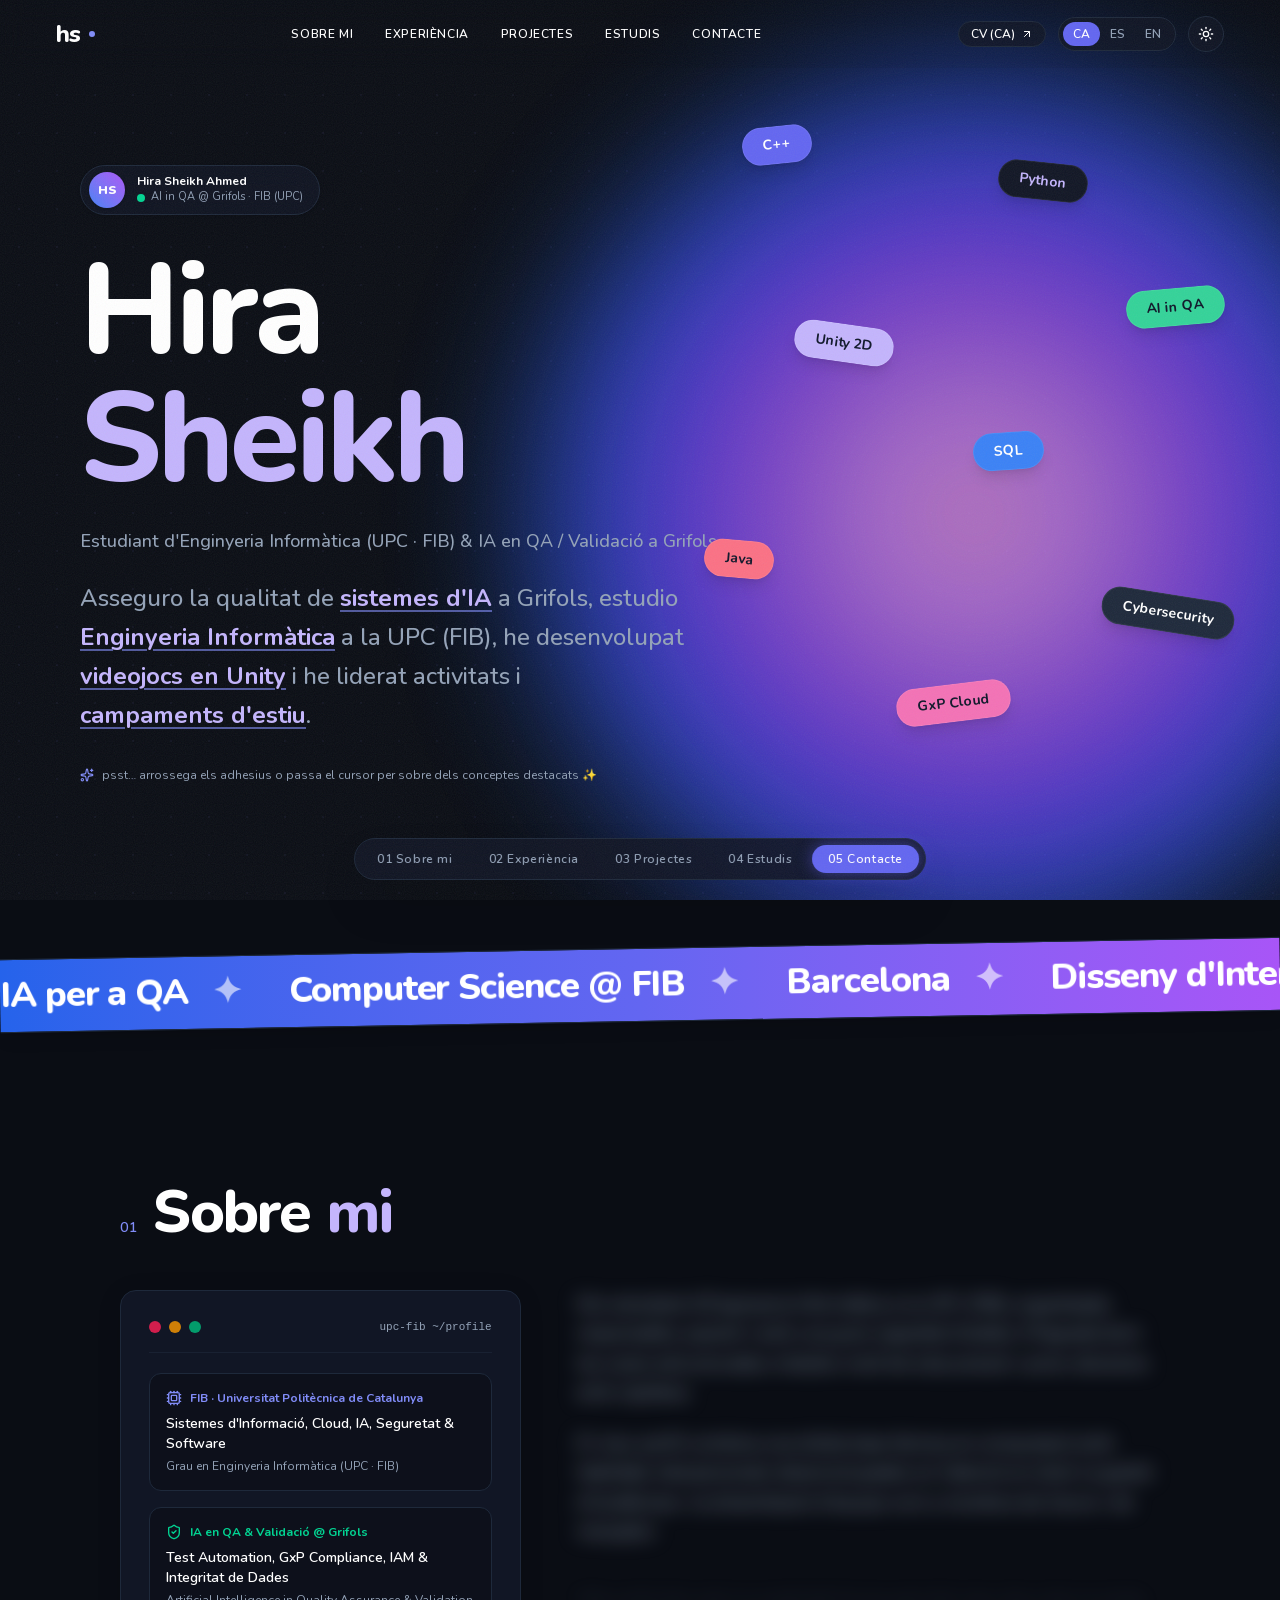
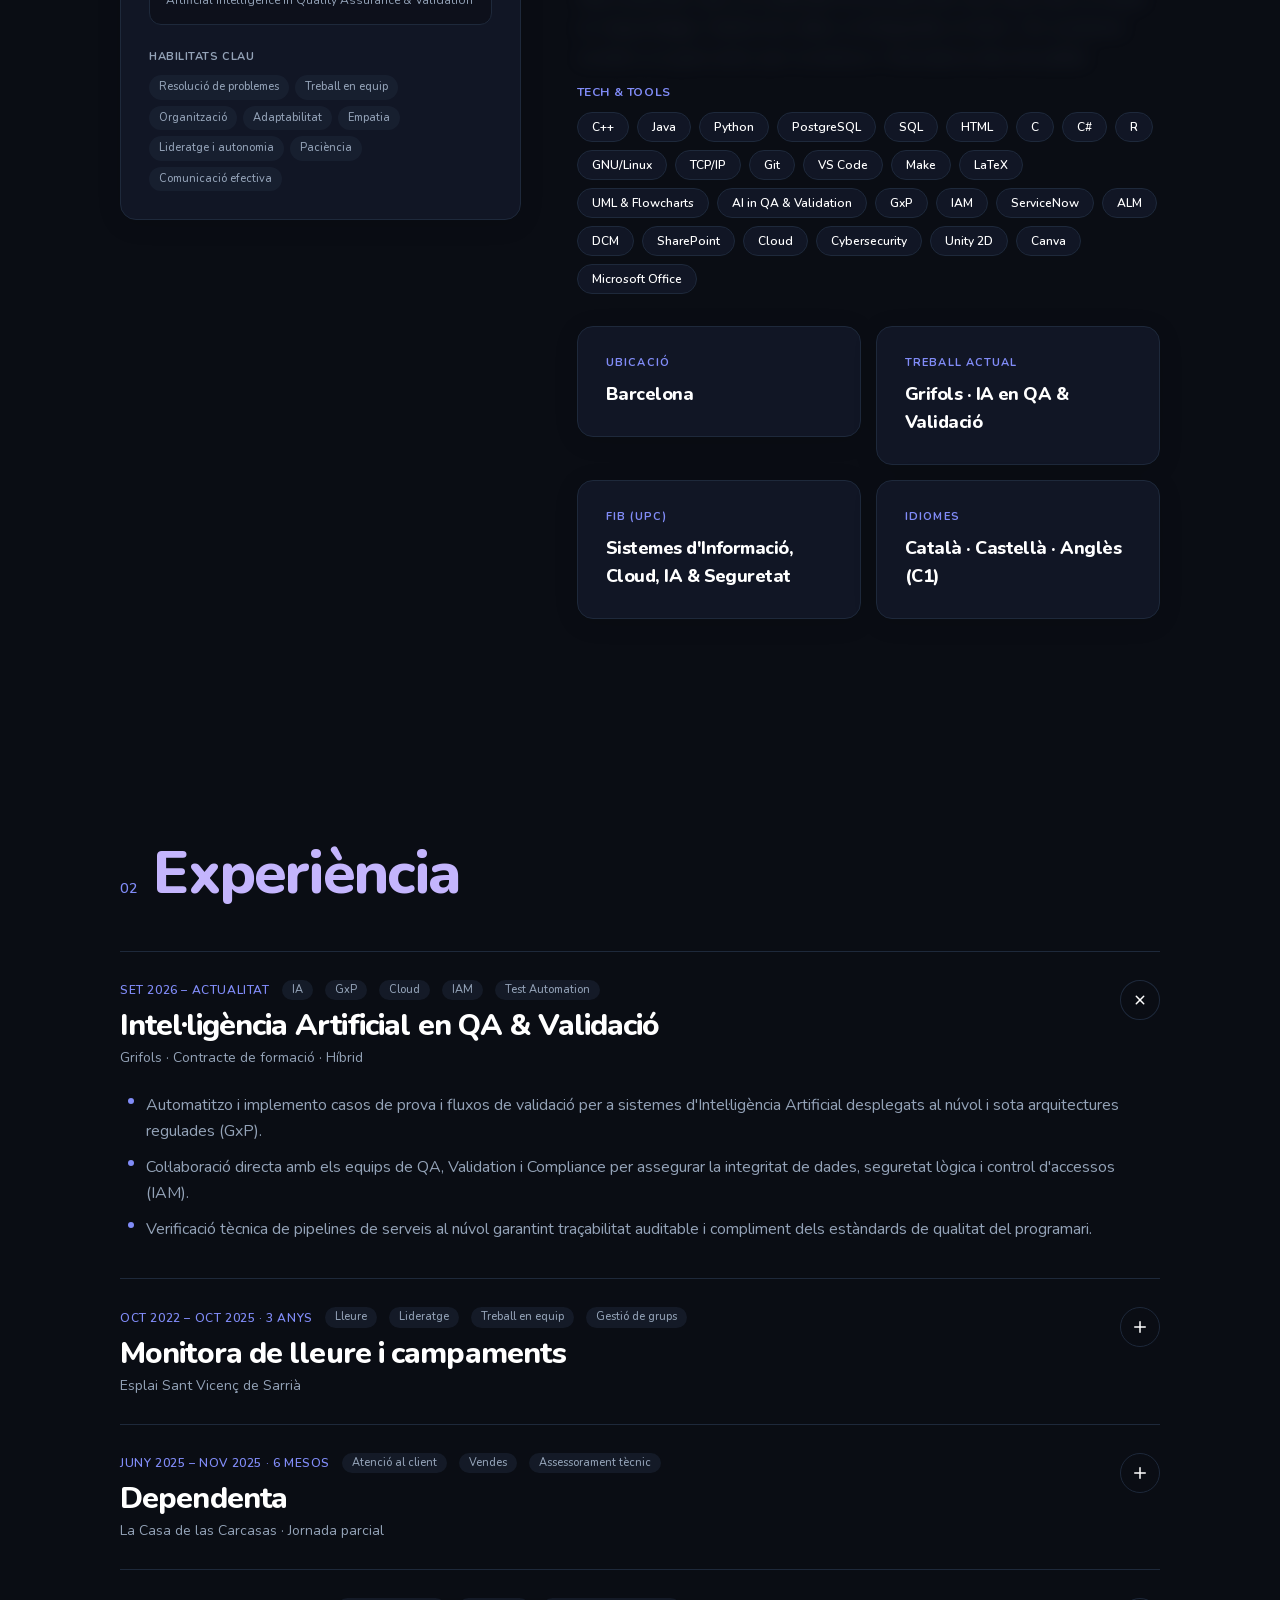
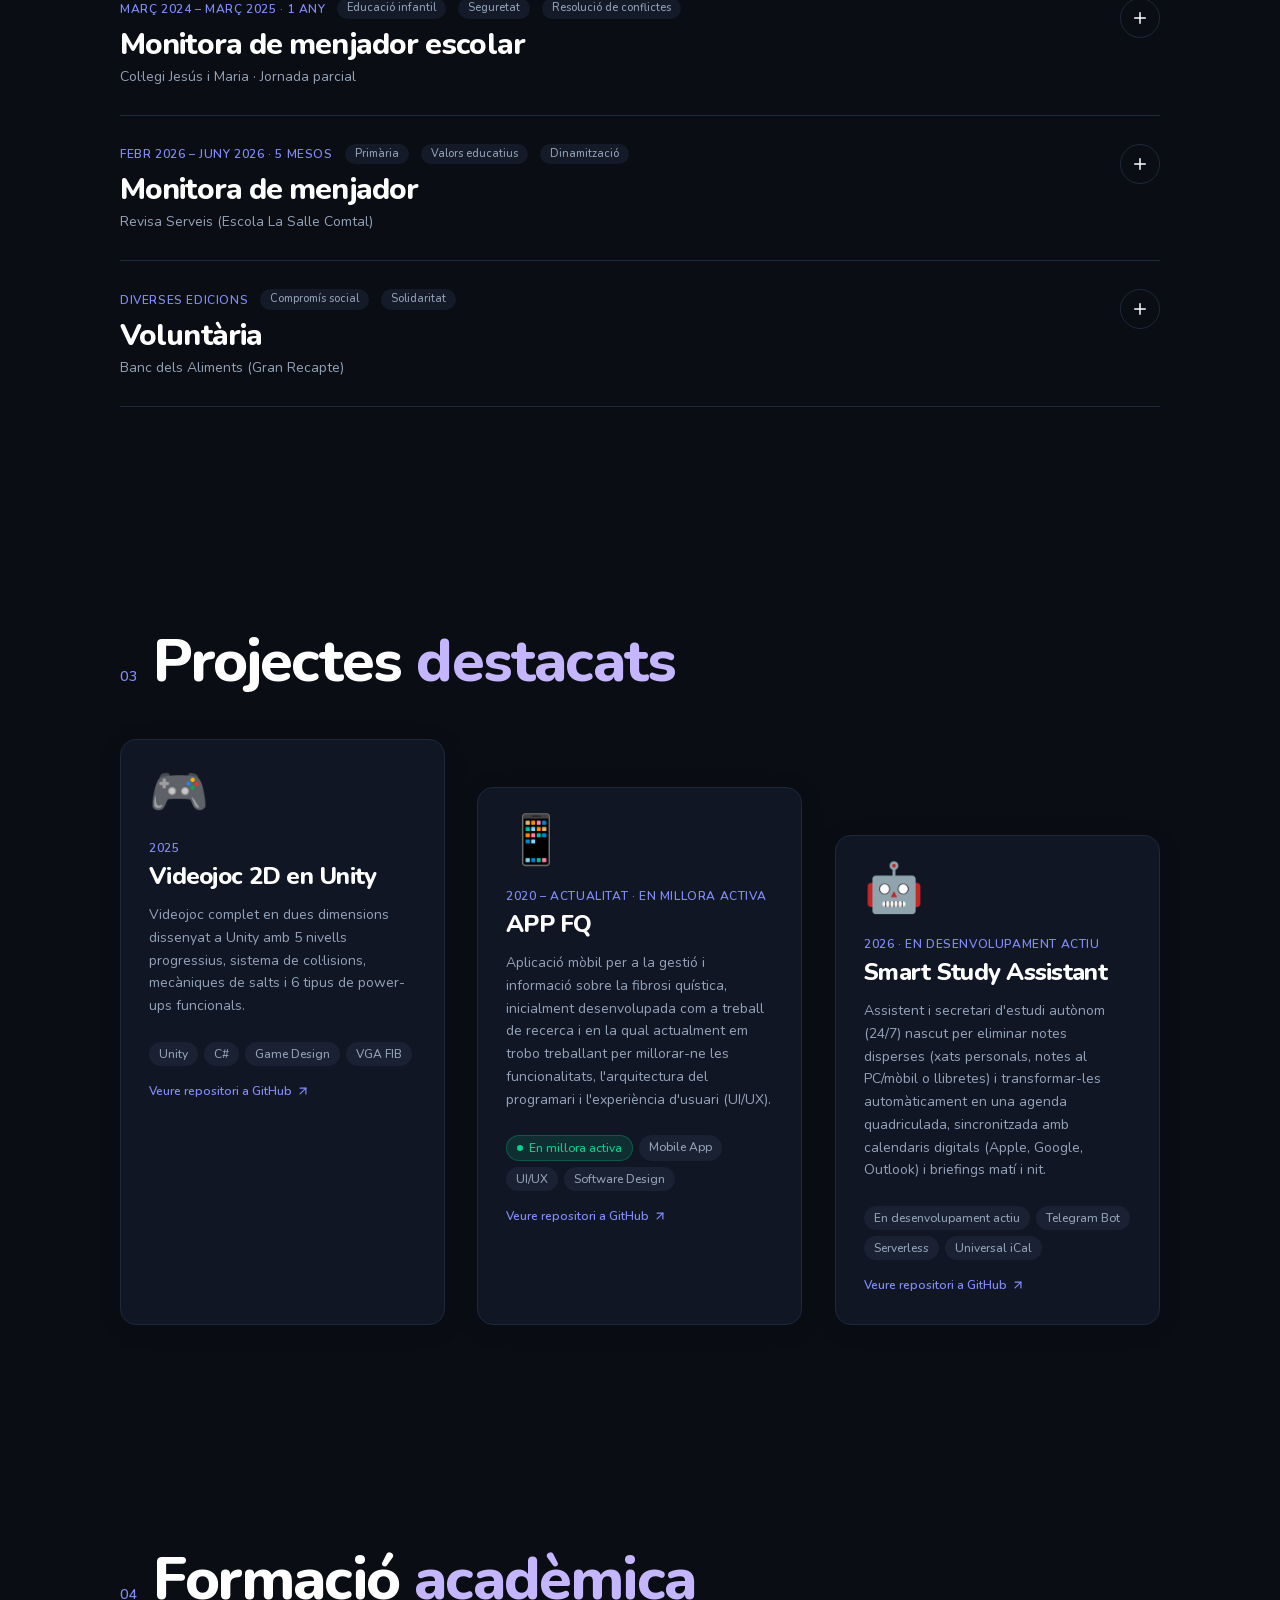
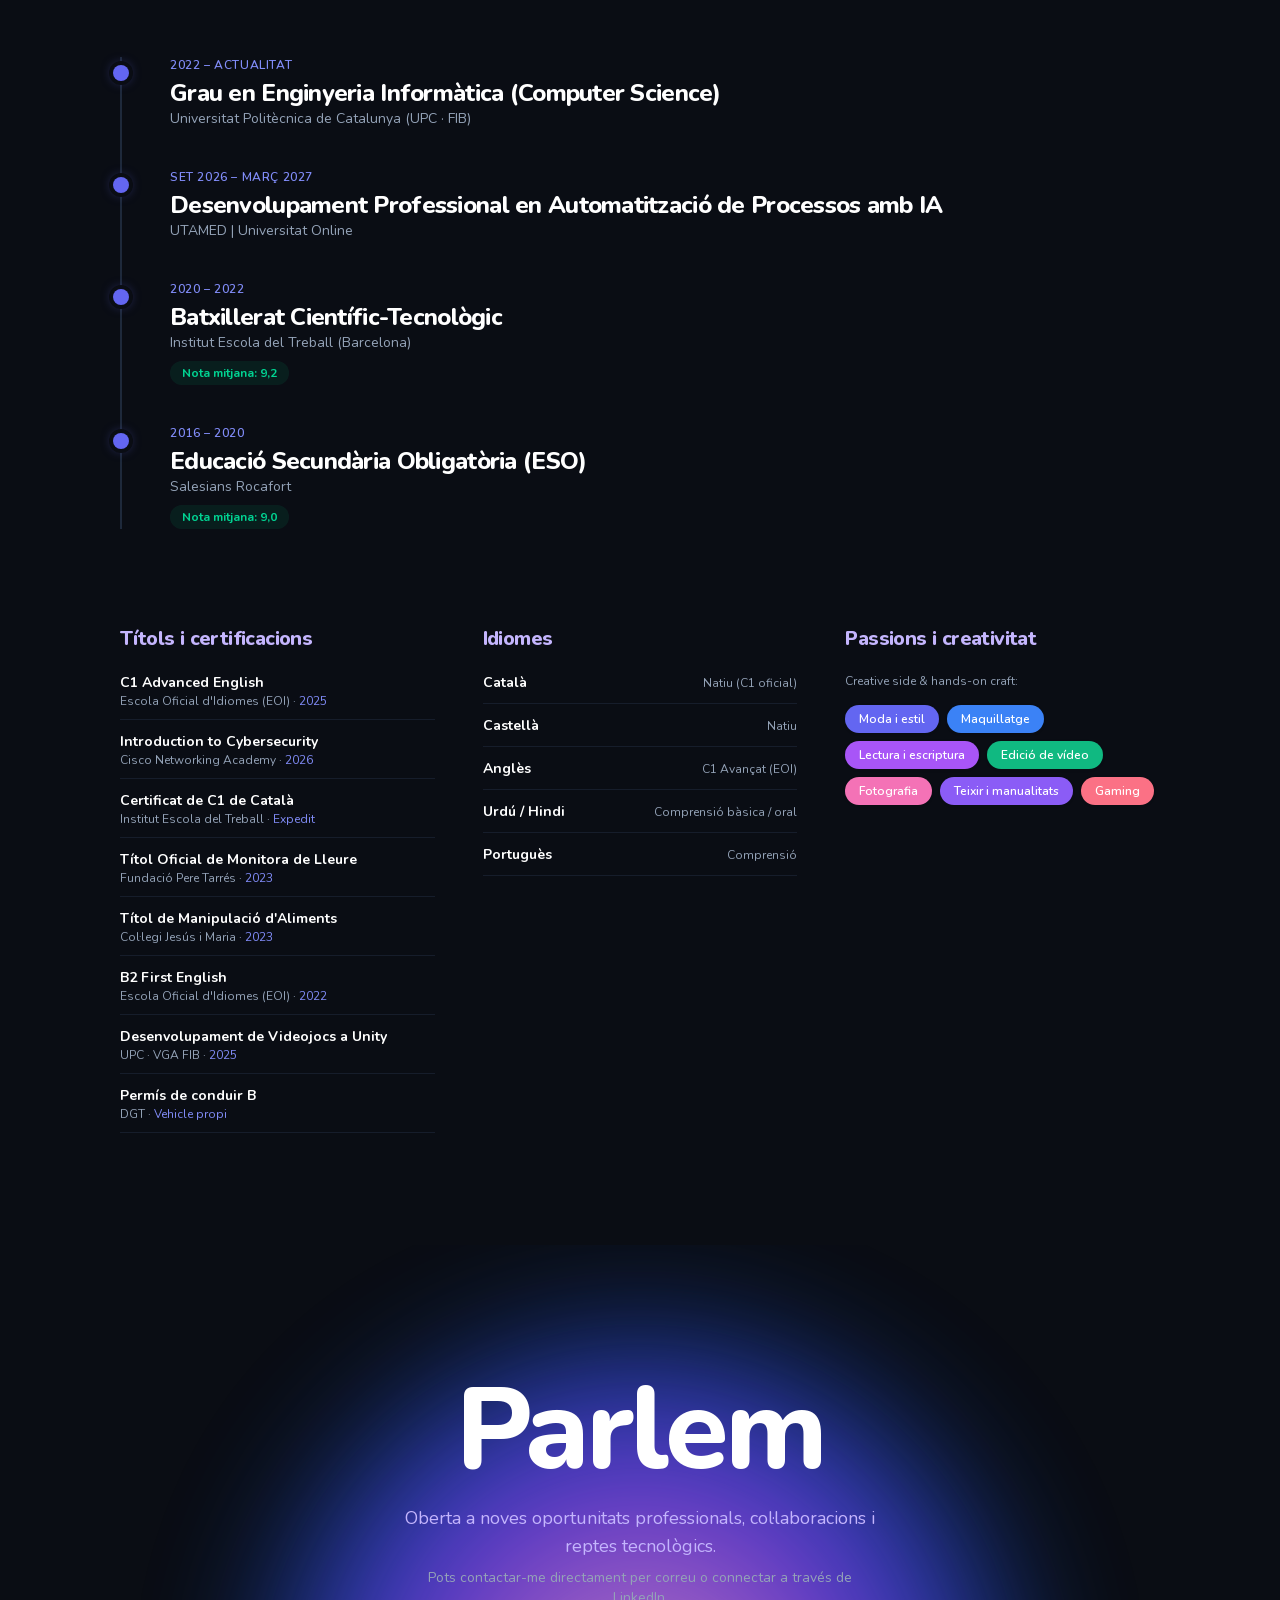
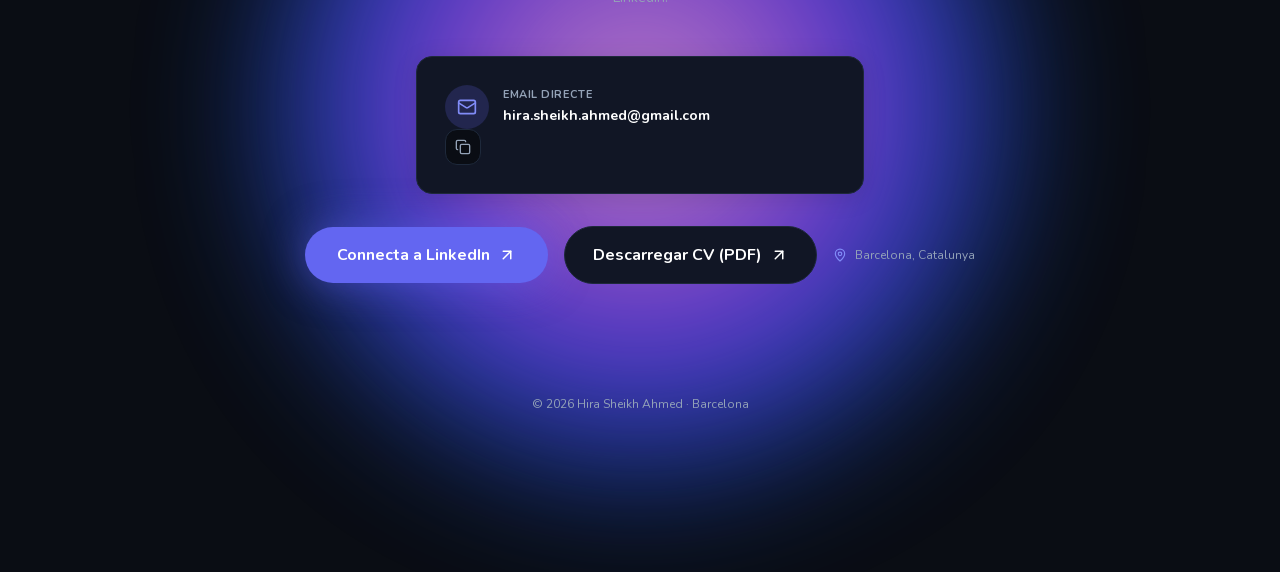
==== commit 45fd1be3: "Update static card with 'En desenvolupament actiu' badge in index.html" ====
--- a/index.html
+++ b/index.html
@@ -1 +1 @@
-<!DOCTYPE html><html lang="ca" data-theme="dark" class="tO76AW_variable"><head><meta charSet="utf-8"/><meta name="viewport" content="width=device-width, initial-scale=1"/><link rel="preload" href="/_next/static/media/29e2a75af8e45044-s.p.2kjei9psvcorz.woff2" as="font" crossorigin="" type="font/woff2"/><link rel="stylesheet" href="/_next/static/chunks/2umo2y6f7f9hi.css" data-precedence="next"/><link rel="preload" as="script" fetchPriority="low" href="/_next/static/chunks/0j1we3cwg31qe.js"/><script src="/_next/static/chunks/1cuyxw6v18rxx.js" async=""></script><script src="/_next/static/chunks/39_j1bdzreq0m.js" async=""></script><script src="/_next/static/chunks/turbopack-2u1d16houkiyo.js" async=""></script><script src="/_next/static/chunks/1ua2kfq9s-me6.js" async=""></script><script src="/_next/static/chunks/1u9oo_kta54_x.js" async=""></script><meta name="next-size-adjust" content=""/><title>Hira Sheikh</title><meta name="description" content="Informatics Engineering student, QA &amp; Validation in AI, Barcelona"/><link rel="icon" href="/favicon.ico?favicon.117ezoe8m31dk.ico" sizes="48x48" type="image/x-icon"/><script src="/_next/static/chunks/0cz1d0mv5g_q7.js" noModule=""></script></head><body><div hidden=""><!--$--><!--/$--></div><main class="relative min-h-screen"><canvas aria-hidden="true" class="pointer-events-none fixed inset-0 -z-10 h-full w-full"></canvas><div class="fixed left-0 top-0 z-[90] h-1 w-full origin-left bg-gradient-to-r from-[#3B82F6] via-[#A855F7] to-[#F472B6]" style="transform:scaleX(0)"></div><header class="site-nav fixed left-0 top-0 z-50 flex w-full items-center justify-between px-6 py-4 backdrop-blur-md md:px-14"><a href="#top" class="font-display flex items-center gap-2 text-2xl font-black"><span>hs</span><span class="h-1.5 w-1.5 rounded-full bg-[var(--accent)]"></span></a><nav class="hidden gap-8 text-xs font-semibold uppercase tracking-wider md:flex"><a href="#about" class="relative py-1 transition-colors hover:text-[var(--hi)]">Sobre mi</a><a href="#experience" class="relative py-1 transition-colors hover:text-[var(--hi)]">Experiència</a><a href="#projects" class="relative py-1 transition-colors hover:text-[var(--hi)]">Projectes</a><a href="#education" class="relative py-1 transition-colors hover:text-[var(--hi)]">Estudis</a><a href="#contact" class="relative py-1 transition-colors hover:text-[var(--hi)]">Contacte</a></nav><div class="flex items-center gap-3"><a href="/CV_Hira_Sheikh_Ahmed_ca.pdf" target="_blank" rel="noreferrer" class="hidden sm:inline-flex items-center gap-1.5 rounded-full border border-[var(--line)] bg-[var(--card)]/80 px-3 py-1 text-xs font-semibold hover:border-[var(--accent)] transition-colors" title="CV (CA)"><span>CV (<!-- -->CA<!-- -->)</span><svg xmlns="http://www.w3.org/2000/svg" width="12" height="12" viewBox="0 0 24 24" fill="none" stroke="currentColor" stroke-width="2" stroke-linecap="round" stroke-linejoin="round" class="lucide lucide-arrow-up-right" aria-hidden="true"><path d="M7 7h10v10"></path><path d="M7 17 17 7"></path></svg></a><div class="flex rounded-full border border-[var(--line)] bg-[var(--card)]/80 p-1 text-xs"><button type="button" class="rounded-full px-2.5 py-1 uppercase font-semibold transition-colors bg-[#6366F1] text-white">ca</button><button type="button" class="rounded-full px-2.5 py-1 uppercase font-semibold transition-colors text-[var(--muted)] hover:text-[var(--fg)]">es</button><button type="button" class="rounded-full px-2.5 py-1 uppercase font-semibold transition-colors text-[var(--muted)] hover:text-[var(--fg)]">en</button></div><button type="button" aria-label="theme toggle" class="grid h-9 w-9 place-items-center rounded-full border border-[var(--line)] bg-[var(--card)]/80 text-[var(--fg)] transition-colors hover:border-[var(--accent)]"><span style="opacity:1;transform:none"><svg xmlns="http://www.w3.org/2000/svg" width="16" height="16" viewBox="0 0 24 24" fill="none" stroke="currentColor" stroke-width="2" stroke-linecap="round" stroke-linejoin="round" class="lucide lucide-sun" aria-hidden="true"><circle cx="12" cy="12" r="4"></circle><path d="M12 2v2"></path><path d="M12 20v2"></path><path d="m4.93 4.93 1.41 1.41"></path><path d="m17.66 17.66 1.41 1.41"></path><path d="M2 12h2"></path><path d="M20 12h2"></path><path d="m6.34 17.66-1.41 1.41"></path><path d="m19.07 4.93-1.41 1.41"></path></svg></span></button></div></header><nav class="fixed bottom-5 left-1/2 z-50 flex -translate-x-1/2 gap-1 rounded-full border border-[var(--line)] bg-[var(--card)]/90 p-1.5 shadow-2xl backdrop-blur-md"><a href="#about" title="Sobre mi" class="relative rounded-full px-3 py-1.5 text-xs font-semibold tracking-wider transition-colors md:px-4 text-white"><span class="absolute inset-0 -z-0 rounded-full bg-[#6366F1] shadow-[0_0_16px_rgba(99,102,241,0.5)]"></span><span class="relative z-10">0<!-- -->1<span class="hidden md:inline"> <!-- -->Sobre mi</span></span></a><a href="#experience" title="Experiència" class="relative rounded-full px-3 py-1.5 text-xs font-semibold tracking-wider transition-colors md:px-4 text-[var(--muted)] hover:text-[var(--fg)]"><span class="relative z-10">0<!-- -->2<span class="hidden md:inline"> <!-- -->Experiència</span></span></a><a href="#projects" title="Projectes" class="relative rounded-full px-3 py-1.5 text-xs font-semibold tracking-wider transition-colors md:px-4 text-[var(--muted)] hover:text-[var(--fg)]"><span class="relative z-10">0<!-- -->3<span class="hidden md:inline"> <!-- -->Projectes</span></span></a><a href="#education" title="Estudis" class="relative rounded-full px-3 py-1.5 text-xs font-semibold tracking-wider transition-colors md:px-4 text-[var(--muted)] hover:text-[var(--fg)]"><span class="relative z-10">0<!-- -->4<span class="hidden md:inline"> <!-- -->Estudis</span></span></a><a href="#contact" title="Contacte" class="relative rounded-full px-3 py-1.5 text-xs font-semibold tracking-wider transition-colors md:px-4 text-[var(--muted)] hover:text-[var(--fg)]"><span class="relative z-10">0<!-- -->5<span class="hidden md:inline"> <!-- -->Contacte</span></span></a></nav><section id="top" class="relative flex min-h-screen flex-col justify-center overflow-hidden px-6 pb-20 pt-32 md:px-14 lg:px-20"><div aria-hidden="true" class="aurora pointer-events-none absolute right-[-12%] top-[6%] h-[72vw] w-[72vw] max-h-[920px] max-w-[920px]" style="transform:none"></div><div class="relative z-10 max-w-5xl"><div class="mb-8 inline-flex items-center gap-3 rounded-full border border-[var(--line)] bg-[var(--card)]/80 py-1.5 pl-2 pr-4 shadow-sm backdrop-blur-md" style="opacity:0;transform:translateY(-16px)"><div class="grid h-9 w-9 place-items-center rounded-full bg-gradient-to-tr from-[#3B82F6] to-[#A855F7] text-xs font-black text-white shadow-sm">HS</div><div><p class="text-xs font-bold leading-tight text-[var(--fg)]">Hira Sheikh Ahmed</p><p class="flex items-center gap-1.5 text-[11px] text-[var(--muted)]"><span class="inline-block h-2 w-2 rounded-full bg-emerald-400 animate-pulse"></span>AI in QA @ Grifols · FIB (UPC)</p></div></div><h1 class="font-display text-6xl font-extrabold tracking-tight sm:text-7xl md:text-8xl lg:text-9xl" style="opacity:0;transform:translateY(30px)"><span class="block text-[var(--fg)] hover:text-[var(--hi)] transition-colors">Hira</span><span class="block text-[var(--hi)]">Sheikh</span></h1><p class="mt-6 max-w-2xl text-base font-medium text-[var(--muted)] md:text-lg" style="opacity:0;transform:translateY(20px)">Estudiant d&#x27;Enginyeria Informàtica (UPC · FIB) &amp; IA en QA / Validació a Grifols</p><div class="relative z-20 mt-6 max-w-2xl"><p class="text-xl font-medium leading-relaxed md:text-2xl"><span class="text-[var(--muted)]">Asseguro la qualitat de </span><button type="button" data-hover="true" class="font-bold text-[var(--hi)] underline decoration-[var(--accent)]/60 underline-offset-4 transition-colors hover:text-[var(--fg)] hover:decoration-[var(--hi)]">sistemes d&#x27;IA</button><span class="text-[var(--muted)]"> a Grifols, estudio </span><button type="button" data-hover="true" class="font-bold text-[var(--hi)] underline decoration-[var(--accent)]/60 underline-offset-4 transition-colors hover:text-[var(--fg)] hover:decoration-[var(--hi)]">Enginyeria Informàtica</button><span class="text-[var(--muted)]"> a la UPC (FIB), he desenvolupat </span><button type="button" data-hover="true" class="font-bold text-[var(--hi)] underline decoration-[var(--accent)]/60 underline-offset-4 transition-colors hover:text-[var(--fg)] hover:decoration-[var(--hi)]">videojocs en Unity</button><span class="text-[var(--muted)]"> i he liderat activitats i </span><button type="button" data-hover="true" class="font-bold text-[var(--hi)] underline decoration-[var(--accent)]/60 underline-offset-4 transition-colors hover:text-[var(--fg)] hover:decoration-[var(--hi)]">campaments d&#x27;estiu</button><span class="text-[var(--muted)]">.</span></p></div><p class="mt-8 flex items-center gap-2 text-xs text-[var(--muted)]" style="opacity:0"><svg xmlns="http://www.w3.org/2000/svg" width="14" height="14" viewBox="0 0 24 24" fill="none" stroke="currentColor" stroke-width="2" stroke-linecap="round" stroke-linejoin="round" class="lucide lucide-sparkles lucide-stars text-[var(--accent)]" aria-hidden="true"><path d="M11.017 2.814a1 1 0 0 1 1.966 0l1.051 5.558a2 2 0 0 0 1.594 1.594l5.558 1.051a1 1 0 0 1 0 1.966l-5.558 1.051a2 2 0 0 0-1.594 1.594l-1.051 5.558a1 1 0 0 1-1.966 0l-1.051-5.558a2 2 0 0 0-1.594-1.594l-5.558-1.051a1 1 0 0 1 0-1.966l5.558-1.051a2 2 0 0 0 1.594-1.594z"></path><path d="M20 2v4"></path><path d="M22 4h-4"></path><circle cx="4" cy="20" r="2"></circle></svg> <!-- -->psst… arrossega els adhesius o passa el cursor per sobre dels conceptes destacats ✨</p></div><div data-hover="true" class="absolute z-20 hidden select-none rounded-full px-5 py-2 text-xs font-bold shadow-lg md:block md:text-sm" draggable="false" style="left:58%;top:14%;background:#6366F1;color:#fff;border:1px solid rgba(255,255,255,0.08);transform:scale(0) rotate(-24deg);-webkit-touch-callout:none;-webkit-user-select:none;user-select:none;touch-action:none">C++</div><div data-hover="true" class="absolute z-20 hidden select-none rounded-full px-5 py-2 text-xs font-bold shadow-lg md:block md:text-sm" draggable="false" style="left:78%;top:18%;background:#111625;color:#C4B5FD;border:1px solid rgba(255,255,255,0.08);transform:scale(0) rotate(24deg);-webkit-touch-callout:none;-webkit-user-select:none;user-select:none;touch-action:none">Python</div><div data-hover="true" class="absolute z-20 hidden select-none rounded-full px-5 py-2 text-xs font-bold shadow-lg md:block md:text-sm" draggable="false" style="left:88%;top:32%;background:#34D399;color:#0F172A;border:1px solid rgba(255,255,255,0.08);transform:scale(0) rotate(-20deg);-webkit-touch-callout:none;-webkit-user-select:none;user-select:none;touch-action:none">AI in QA</div><div data-hover="true" class="absolute z-20 hidden select-none rounded-full px-5 py-2 text-xs font-bold shadow-lg md:block md:text-sm" draggable="false" style="left:62%;top:36%;background:#C4B5FD;color:#0F172A;border:1px solid rgba(255,255,255,0.08);transform:scale(0) rotate(32deg);-webkit-touch-callout:none;-webkit-user-select:none;user-select:none;touch-action:none">Unity 2D</div><div data-hover="true" class="absolute z-20 hidden select-none rounded-full px-5 py-2 text-xs font-bold shadow-lg md:block md:text-sm" draggable="false" style="left:76%;top:48%;background:#3B82F6;color:#fff;border:1px solid rgba(255,255,255,0.08);transform:scale(0) rotate(-16deg);-webkit-touch-callout:none;-webkit-user-select:none;user-select:none;touch-action:none">SQL</div><div data-hover="true" class="absolute z-20 hidden select-none rounded-full px-5 py-2 text-xs font-bold shadow-lg md:block md:text-sm" draggable="false" style="left:55%;top:60%;background:#FB7185;color:#0F172A;border:1px solid rgba(255,255,255,0.08);transform:scale(0) rotate(20deg);-webkit-touch-callout:none;-webkit-user-select:none;user-select:none;touch-action:none">Java</div><div data-hover="true" class="absolute z-20 hidden select-none rounded-full px-5 py-2 text-xs font-bold shadow-lg md:block md:text-sm" draggable="false" style="left:86%;top:66%;background:#1E293B;color:#fff;border:1px solid rgba(255,255,255,0.08);transform:scale(0) rotate(36deg);-webkit-touch-callout:none;-webkit-user-select:none;user-select:none;touch-action:none">Cybersecurity</div><div data-hover="true" class="absolute z-20 hidden select-none rounded-full px-5 py-2 text-xs font-bold shadow-lg md:block md:text-sm" draggable="false" style="left:70%;top:76%;background:#F472B6;color:#0F172A;border:1px solid rgba(255,255,255,0.08);transform:scale(0) rotate(-28deg);-webkit-touch-callout:none;-webkit-user-select:none;user-select:none;touch-action:none">GxP Cloud</div></section><div class="py-12"><div class="-rotate-1 overflow-hidden border-y border-[var(--line)] bg-gradient-to-r from-[#2563EB] via-[#6366F1] to-[#A855F7] py-4 text-white shadow-lg select-none"><div class="animate-marquee flex w-max"><div class="flex shrink-0 items-center gap-12 pr-12 whitespace-nowrap"><span class="font-display flex items-center gap-6 text-2xl font-bold tracking-wider md:text-4xl">IA per a QA<!-- --> <span class="text-white/60">✦</span></span><span class="font-display flex items-center gap-6 text-2xl font-bold tracking-wider md:text-4xl">Computer Science @ FIB<!-- --> <span class="text-white/60">✦</span></span><span class="font-display flex items-center gap-6 text-2xl font-bold tracking-wider md:text-4xl">Barcelona<!-- --> <span class="text-white/60">✦</span></span><span class="font-display flex items-center gap-6 text-2xl font-bold tracking-wider md:text-4xl">Disseny d&#x27;Interfícies<!-- --> <span class="text-white/60">✦</span></span><span class="font-display flex items-center gap-6 text-2xl font-bold tracking-wider md:text-4xl">Unity 2D<!-- --> <span class="text-white/60">✦</span></span><span class="font-display flex items-center gap-6 text-2xl font-bold tracking-wider md:text-4xl">Ciberseguretat<!-- --> <span class="text-white/60">✦</span></span><span class="font-display flex items-center gap-6 text-2xl font-bold tracking-wider md:text-4xl">Automatització de Proves<!-- --> <span class="text-white/60">✦</span></span><span class="font-display flex items-center gap-6 text-2xl font-bold tracking-wider md:text-4xl">Sempre aprenent<!-- --> <span class="text-white/60">✦</span></span><span class="font-display flex items-center gap-6 text-2xl font-bold tracking-wider md:text-4xl">IA per a QA<!-- --> <span class="text-white/60">✦</span></span><span class="font-display flex items-center gap-6 text-2xl font-bold tracking-wider md:text-4xl">Computer Science @ FIB<!-- --> <span class="text-white/60">✦</span></span><span class="font-display flex items-center gap-6 text-2xl font-bold tracking-wider md:text-4xl">Barcelona<!-- --> <span class="text-white/60">✦</span></span><span class="font-display flex items-center gap-6 text-2xl font-bold tracking-wider md:text-4xl">Disseny d&#x27;Interfícies<!-- --> <span class="text-white/60">✦</span></span><span class="font-display flex items-center gap-6 text-2xl font-bold tracking-wider md:text-4xl">Unity 2D<!-- --> <span class="text-white/60">✦</span></span><span class="font-display flex items-center gap-6 text-2xl font-bold tracking-wider md:text-4xl">Ciberseguretat<!-- --> <span class="text-white/60">✦</span></span><span class="font-display flex items-center gap-6 text-2xl font-bold tracking-wider md:text-4xl">Automatització de Proves<!-- --> <span class="text-white/60">✦</span></span><span class="font-display flex items-center gap-6 text-2xl font-bold tracking-wider md:text-4xl">Sempre aprenent<!-- --> <span class="text-white/60">✦</span></span></div><div class="flex shrink-0 items-center gap-12 pr-12 whitespace-nowrap" aria-hidden="true"><span class="font-display flex items-center gap-6 text-2xl font-bold tracking-wider md:text-4xl">IA per a QA<!-- --> <span class="text-white/60">✦</span></span><span class="font-display flex items-center gap-6 text-2xl font-bold tracking-wider md:text-4xl">Computer Science @ FIB<!-- --> <span class="text-white/60">✦</span></span><span class="font-display flex items-center gap-6 text-2xl font-bold tracking-wider md:text-4xl">Barcelona<!-- --> <span class="text-white/60">✦</span></span><span class="font-display flex items-center gap-6 text-2xl font-bold tracking-wider md:text-4xl">Disseny d&#x27;Interfícies<!-- --> <span class="text-white/60">✦</span></span><span class="font-display flex items-center gap-6 text-2xl font-bold tracking-wider md:text-4xl">Unity 2D<!-- --> <span class="text-white/60">✦</span></span><span class="font-display flex items-center gap-6 text-2xl font-bold tracking-wider md:text-4xl">Ciberseguretat<!-- --> <span class="text-white/60">✦</span></span><span class="font-display flex items-center gap-6 text-2xl font-bold tracking-wider md:text-4xl">Automatització de Proves<!-- --> <span class="text-white/60">✦</span></span><span class="font-display flex items-center gap-6 text-2xl font-bold tracking-wider md:text-4xl">Sempre aprenent<!-- --> <span class="text-white/60">✦</span></span><span class="font-display flex items-center gap-6 text-2xl font-bold tracking-wider md:text-4xl">IA per a QA<!-- --> <span class="text-white/60">✦</span></span><span class="font-display flex items-center gap-6 text-2xl font-bold tracking-wider md:text-4xl">Computer Science @ FIB<!-- --> <span class="text-white/60">✦</span></span><span class="font-display flex items-center gap-6 text-2xl font-bold tracking-wider md:text-4xl">Barcelona<!-- --> <span class="text-white/60">✦</span></span><span class="font-display flex items-center gap-6 text-2xl font-bold tracking-wider md:text-4xl">Disseny d&#x27;Interfícies<!-- --> <span class="text-white/60">✦</span></span><span class="font-display flex items-center gap-6 text-2xl font-bold tracking-wider md:text-4xl">Unity 2D<!-- --> <span class="text-white/60">✦</span></span><span class="font-display flex items-center gap-6 text-2xl font-bold tracking-wider md:text-4xl">Ciberseguretat<!-- --> <span class="text-white/60">✦</span></span><span class="font-display flex items-center gap-6 text-2xl font-bold tracking-wider md:text-4xl">Automatització de Proves<!-- --> <span class="text-white/60">✦</span></span><span class="font-display flex items-center gap-6 text-2xl font-bold tracking-wider md:text-4xl">Sempre aprenent<!-- --> <span class="text-white/60">✦</span></span></div></div></div></div><section id="about" class="mx-auto max-w-6xl px-6 py-28 md:px-14"><div class="mb-12 flex items-baseline gap-4" style="opacity:0;transform:translateY(36px)"><span class="text-sm font-semibold tracking-wider text-[var(--accent)]">01</span><h2 class="font-display text-4xl font-extrabold tracking-tight md:text-6xl">Sobre<!-- --> <span class="text-[var(--hi)]">mi</span></h2></div><div class="grid gap-14 md:grid-cols-12"><div class="md:col-span-5"><div class="" style="opacity:0;transform:translateY(36px)"><div data-hover="true" class="relative overflow-hidden rounded-2xl border border-[var(--line)] bg-[var(--card)] p-7 shadow-[0_4px_24px_rgba(0,0,0,0.12)] transition-shadow duration-300 hover:shadow-[0_8px_32px_rgba(99,102,241,0.18)] p-6" style="transform:perspective(900px)"><div class="pointer-events-none absolute inset-0 opacity-0 transition-opacity duration-300 hover:opacity-100" style="background:radial-gradient(320px circle at var(--mx) var(--my), rgba(129,140,248,0.2), transparent 60%)"></div><div class="relative z-10"><div class="flex items-center justify-between border-b border-[var(--line)]/60 pb-4"><div class="flex items-center gap-2"><span class="h-3 w-3 rounded-full bg-rose-500/80"></span><span class="h-3 w-3 rounded-full bg-amber-500/80"></span><span class="h-3 w-3 rounded-full bg-emerald-500/80"></span></div><span class="text-[11px] font-mono text-[var(--muted)]">upc-fib ~/profile</span></div><div class="mt-5 space-y-4"><div class="rounded-xl border border-[var(--line)] bg-[var(--bg)]/60 p-4"><div class="flex items-center gap-2 text-xs font-bold text-[var(--accent)]"><svg xmlns="http://www.w3.org/2000/svg" width="16" height="16" viewBox="0 0 24 24" fill="none" stroke="currentColor" stroke-width="2" stroke-linecap="round" stroke-linejoin="round" class="lucide lucide-cpu" aria-hidden="true"><path d="M12 20v2"></path><path d="M12 2v2"></path><path d="M17 20v2"></path><path d="M17 2v2"></path><path d="M2 12h2"></path><path d="M2 17h2"></path><path d="M2 7h2"></path><path d="M20 12h2"></path><path d="M20 17h2"></path><path d="M20 7h2"></path><path d="M7 20v2"></path><path d="M7 2v2"></path><rect x="4" y="4" width="16" height="16" rx="2"></rect><rect x="8" y="8" width="8" height="8" rx="1"></rect></svg> FIB · Universitat Politècnica de Catalunya</div><p class="mt-2 text-sm font-semibold text-[var(--fg)]">Sistemes d&#x27;Informació, Cloud, IA, Seguretat &amp; Software</p><p class="mt-1 text-xs text-[var(--muted)]">Grau en Enginyeria Informàtica (UPC · FIB)</p></div><div class="rounded-xl border border-[var(--line)] bg-[var(--bg)]/60 p-4"><div class="flex items-center gap-2 text-xs font-bold text-emerald-400"><svg xmlns="http://www.w3.org/2000/svg" width="16" height="16" viewBox="0 0 24 24" fill="none" stroke="currentColor" stroke-width="2" stroke-linecap="round" stroke-linejoin="round" class="lucide lucide-shield-check" aria-hidden="true"><path d="M20 13c0 5-3.5 7.5-7.66 8.95a1 1 0 0 1-.67-.01C7.5 20.5 4 18 4 13V6a1 1 0 0 1 1-1c2 0 4.5-1.2 6.24-2.72a1.17 1.17 0 0 1 1.52 0C14.51 3.81 17 5 19 5a1 1 0 0 1 1 1z"></path><path d="m9 12 2 2 4-4"></path></svg> IA en QA &amp; Validació @ Grifols</div><p class="mt-2 text-sm font-semibold text-[var(--fg)]">Test Automation, GxP Compliance, IAM &amp; Integritat de Dades</p><p class="mt-1 text-xs text-[var(--muted)]">Artificial Intelligence in Quality Assurance &amp; Validation</p></div></div><div class="mt-6"><p class="text-[11px] font-bold uppercase tracking-wider text-[var(--muted)] mb-2.5">Habilitats clau</p><div class="flex flex-wrap gap-1.5"><span class="rounded-full bg-[var(--line)]/50 px-2.5 py-1 text-[11px] font-medium text-[var(--muted)]">Resolució de problemes</span><span class="rounded-full bg-[var(--line)]/50 px-2.5 py-1 text-[11px] font-medium text-[var(--muted)]">Treball en equip</span><span class="rounded-full bg-[var(--line)]/50 px-2.5 py-1 text-[11px] font-medium text-[var(--muted)]">Organització</span><span class="rounded-full bg-[var(--line)]/50 px-2.5 py-1 text-[11px] font-medium text-[var(--muted)]">Adaptabilitat</span><span class="rounded-full bg-[var(--line)]/50 px-2.5 py-1 text-[11px] font-medium text-[var(--muted)]">Empatia</span><span class="rounded-full bg-[var(--line)]/50 px-2.5 py-1 text-[11px] font-medium text-[var(--muted)]">Lideratge i autonomia</span><span class="rounded-full bg-[var(--line)]/50 px-2.5 py-1 text-[11px] font-medium text-[var(--muted)]">Paciència</span><span class="rounded-full bg-[var(--line)]/50 px-2.5 py-1 text-[11px] font-medium text-[var(--muted)]">Comunicació efectiva</span></div></div></div></div></div></div><div class="space-y-8 md:col-span-7"><div class="space-y-5 text-base leading-relaxed text-[var(--muted)] md:text-lg"><p style="filter:blur(10px);opacity:0.2;transform:translateY(20px)">Sóc estudiant d&#x27;Enginyeria Informàtica a la UPC (FIB), organitzada, responsable, pacient i amb una gran capacitat d&#x27;anàlisi. M&#x27;agrada tenir les coses estructurades, treballo molt bé sota pressió i prenc decisions amb rapidesa.</p><p style="filter:blur(10px);opacity:0.2;transform:translateY(20px)">El meu perfil combina una sòlida base tècnica en computació amb habilitats interpersonals desenvolupades en l&#x27;atenció al client, la gestió d&#x27;incidències i la dinamització d&#x27;equips com a monitora de lleure i de menjador.</p><p style="filter:blur(10px);opacity:0.2;transform:translateY(20px)">Més enllà del codi, la creativitat forma part del meu dia a dia: la moda, el maquillatge, l&#x27;edició de vídeo, la fotografia, el teixir i fer pulseres, sumat a un gran amor per la lectura i l&#x27;escriptura des de petita.</p></div><div class="" style="opacity:0;transform:translateY(36px)"><p class="mb-3 text-xs font-bold uppercase tracking-wider text-[var(--accent)]">Tech &amp; Tools</p><div class="flex flex-wrap gap-2"><span data-hover="true" class="rounded-full border border-[var(--line)] bg-[var(--card)] px-3.5 py-1.5 text-xs font-semibold text-[var(--fg)] transition-colors">C++</span><span data-hover="true" class="rounded-full border border-[var(--line)] bg-[var(--card)] px-3.5 py-1.5 text-xs font-semibold text-[var(--fg)] transition-colors">Java</span><span data-hover="true" class="rounded-full border border-[var(--line)] bg-[var(--card)] px-3.5 py-1.5 text-xs font-semibold text-[var(--fg)] transition-colors">Python</span><span data-hover="true" class="rounded-full border border-[var(--line)] bg-[var(--card)] px-3.5 py-1.5 text-xs font-semibold text-[var(--fg)] transition-colors">PostgreSQL</span><span data-hover="true" class="rounded-full border border-[var(--line)] bg-[var(--card)] px-3.5 py-1.5 text-xs font-semibold text-[var(--fg)] transition-colors">SQL</span><span data-hover="true" class="rounded-full border border-[var(--line)] bg-[var(--card)] px-3.5 py-1.5 text-xs font-semibold text-[var(--fg)] transition-colors">HTML</span><span data-hover="true" class="rounded-full border border-[var(--line)] bg-[var(--card)] px-3.5 py-1.5 text-xs font-semibold text-[var(--fg)] transition-colors">C</span><span data-hover="true" class="rounded-full border border-[var(--line)] bg-[var(--card)] px-3.5 py-1.5 text-xs font-semibold text-[var(--fg)] transition-colors">C#</span><span data-hover="true" class="rounded-full border border-[var(--line)] bg-[var(--card)] px-3.5 py-1.5 text-xs font-semibold text-[var(--fg)] transition-colors">R</span><span data-hover="true" class="rounded-full border border-[var(--line)] bg-[var(--card)] px-3.5 py-1.5 text-xs font-semibold text-[var(--fg)] transition-colors">GNU/Linux</span><span data-hover="true" class="rounded-full border border-[var(--line)] bg-[var(--card)] px-3.5 py-1.5 text-xs font-semibold text-[var(--fg)] transition-colors">TCP/IP</span><span data-hover="true" class="rounded-full border border-[var(--line)] bg-[var(--card)] px-3.5 py-1.5 text-xs font-semibold text-[var(--fg)] transition-colors">Git</span><span data-hover="true" class="rounded-full border border-[var(--line)] bg-[var(--card)] px-3.5 py-1.5 text-xs font-semibold text-[var(--fg)] transition-colors">VS Code</span><span data-hover="true" class="rounded-full border border-[var(--line)] bg-[var(--card)] px-3.5 py-1.5 text-xs font-semibold text-[var(--fg)] transition-colors">Make</span><span data-hover="true" class="rounded-full border border-[var(--line)] bg-[var(--card)] px-3.5 py-1.5 text-xs font-semibold text-[var(--fg)] transition-colors">LaTeX</span><span data-hover="true" class="rounded-full border border-[var(--line)] bg-[var(--card)] px-3.5 py-1.5 text-xs font-semibold text-[var(--fg)] transition-colors">UML &amp; Flowcharts</span><span data-hover="true" class="rounded-full border border-[var(--line)] bg-[var(--card)] px-3.5 py-1.5 text-xs font-semibold text-[var(--fg)] transition-colors">AI in QA &amp; Validation</span><span data-hover="true" class="rounded-full border border-[var(--line)] bg-[var(--card)] px-3.5 py-1.5 text-xs font-semibold text-[var(--fg)] transition-colors">GxP</span><span data-hover="true" class="rounded-full border border-[var(--line)] bg-[var(--card)] px-3.5 py-1.5 text-xs font-semibold text-[var(--fg)] transition-colors">IAM</span><span data-hover="true" class="rounded-full border border-[var(--line)] bg-[var(--card)] px-3.5 py-1.5 text-xs font-semibold text-[var(--fg)] transition-colors">ServiceNow</span><span data-hover="true" class="rounded-full border border-[var(--line)] bg-[var(--card)] px-3.5 py-1.5 text-xs font-semibold text-[var(--fg)] transition-colors">ALM</span><span data-hover="true" class="rounded-full border border-[var(--line)] bg-[var(--card)] px-3.5 py-1.5 text-xs font-semibold text-[var(--fg)] transition-colors">DCM</span><span data-hover="true" class="rounded-full border border-[var(--line)] bg-[var(--card)] px-3.5 py-1.5 text-xs font-semibold text-[var(--fg)] transition-colors">SharePoint</span><span data-hover="true" class="rounded-full border border-[var(--line)] bg-[var(--card)] px-3.5 py-1.5 text-xs font-semibold text-[var(--fg)] transition-colors">Cloud</span><span data-hover="true" class="rounded-full border border-[var(--line)] bg-[var(--card)] px-3.5 py-1.5 text-xs font-semibold text-[var(--fg)] transition-colors">Cybersecurity</span><span data-hover="true" class="rounded-full border border-[var(--line)] bg-[var(--card)] px-3.5 py-1.5 text-xs font-semibold text-[var(--fg)] transition-colors">Unity 2D</span><span data-hover="true" class="rounded-full border border-[var(--line)] bg-[var(--card)] px-3.5 py-1.5 text-xs font-semibold text-[var(--fg)] transition-colors">Canva</span><span data-hover="true" class="rounded-full border border-[var(--line)] bg-[var(--card)] px-3.5 py-1.5 text-xs font-semibold text-[var(--fg)] transition-colors">Microsoft Office</span></div></div><div class="grid gap-4 sm:grid-cols-2"><div class="" style="opacity:0;transform:translateY(36px)"><div data-hover="true" class="relative overflow-hidden rounded-2xl border border-[var(--line)] bg-[var(--card)] p-7 shadow-[0_4px_24px_rgba(0,0,0,0.12)] transition-shadow duration-300 hover:shadow-[0_8px_32px_rgba(99,102,241,0.18)] p-5" style="transform:perspective(900px)"><div class="pointer-events-none absolute inset-0 opacity-0 transition-opacity duration-300 hover:opacity-100" style="background:radial-gradient(320px circle at var(--mx) var(--my), rgba(129,140,248,0.2), transparent 60%)"></div><div class="relative z-10"><p class="text-[11px] font-bold uppercase tracking-widest text-[var(--accent)]">Ubicació</p><p class="font-display mt-2 text-lg font-bold">Barcelona</p></div></div></div><div class="" style="opacity:0;transform:translateY(36px)"><div data-hover="true" class="relative overflow-hidden rounded-2xl border border-[var(--line)] bg-[var(--card)] p-7 shadow-[0_4px_24px_rgba(0,0,0,0.12)] transition-shadow duration-300 hover:shadow-[0_8px_32px_rgba(99,102,241,0.18)] p-5" style="transform:perspective(900px)"><div class="pointer-events-none absolute inset-0 opacity-0 transition-opacity duration-300 hover:opacity-100" style="background:radial-gradient(320px circle at var(--mx) var(--my), rgba(129,140,248,0.2), transparent 60%)"></div><div class="relative z-10"><p class="text-[11px] font-bold uppercase tracking-widest text-[var(--accent)]">Treball actual</p><p class="font-display mt-2 text-lg font-bold">Grifols · IA en QA &amp; Validació</p></div></div></div><div class="" style="opacity:0;transform:translateY(36px)"><div data-hover="true" class="relative overflow-hidden rounded-2xl border border-[var(--line)] bg-[var(--card)] p-7 shadow-[0_4px_24px_rgba(0,0,0,0.12)] transition-shadow duration-300 hover:shadow-[0_8px_32px_rgba(99,102,241,0.18)] p-5" style="transform:perspective(900px)"><div class="pointer-events-none absolute inset-0 opacity-0 transition-opacity duration-300 hover:opacity-100" style="background:radial-gradient(320px circle at var(--mx) var(--my), rgba(129,140,248,0.2), transparent 60%)"></div><div class="relative z-10"><p class="text-[11px] font-bold uppercase tracking-widest text-[var(--accent)]">FIB (UPC)</p><p class="font-display mt-2 text-lg font-bold">Sistemes d&#x27;Informació, Cloud, IA &amp; Seguretat</p></div></div></div><div class="" style="opacity:0;transform:translateY(36px)"><div data-hover="true" class="relative overflow-hidden rounded-2xl border border-[var(--line)] bg-[var(--card)] p-7 shadow-[0_4px_24px_rgba(0,0,0,0.12)] transition-shadow duration-300 hover:shadow-[0_8px_32px_rgba(99,102,241,0.18)] p-5" style="transform:perspective(900px)"><div class="pointer-events-none absolute inset-0 opacity-0 transition-opacity duration-300 hover:opacity-100" style="background:radial-gradient(320px circle at var(--mx) var(--my), rgba(129,140,248,0.2), transparent 60%)"></div><div class="relative z-10"><p class="text-[11px] font-bold uppercase tracking-widest text-[var(--accent)]">Idiomes</p><p class="font-display mt-2 text-lg font-bold">Català · Castellà · Anglès (C1)</p></div></div></div></div></div></div></section><section id="experience" class="mx-auto max-w-6xl px-6 py-28 md:px-14"><div class="mb-12 flex items-baseline gap-4" style="opacity:0;transform:translateY(36px)"><span class="text-sm font-semibold tracking-wider text-[var(--accent)]">02</span><h2 class="font-display text-4xl font-extrabold tracking-tight md:text-6xl"> <span class="text-[var(--hi)]">Experiència</span></h2></div><div class="" style="opacity:0;transform:translateY(36px)"><div><div class="relative border-t border-[var(--line)] py-3 transition-colors"><button type="button" class="group relative z-10 flex w-full items-start justify-between gap-6 py-4 text-left"><div class="flex-1"><div class="flex flex-wrap items-center gap-3"><span class="text-xs font-semibold uppercase tracking-wider text-[var(--accent)]">Set 2026 – actualitat</span><span class="rounded-full bg-[var(--line)]/50 px-2.5 py-0.5 text-[11px] font-medium text-[var(--muted)]">IA</span><span class="rounded-full bg-[var(--line)]/50 px-2.5 py-0.5 text-[11px] font-medium text-[var(--muted)]">GxP</span><span class="rounded-full bg-[var(--line)]/50 px-2.5 py-0.5 text-[11px] font-medium text-[var(--muted)]">Cloud</span><span class="rounded-full bg-[var(--line)]/50 px-2.5 py-0.5 text-[11px] font-medium text-[var(--muted)]">IAM</span><span class="rounded-full bg-[var(--line)]/50 px-2.5 py-0.5 text-[11px] font-medium text-[var(--muted)]">Test Automation</span></div><h3 class="font-display mt-2 text-2xl font-bold transition-transform duration-300 group-hover:translate-x-2 md:text-3xl">Intel·ligència Artificial en QA &amp; Validació</h3><p class="mt-1 text-sm text-[var(--muted)]">Grifols · Contracte de formació · Híbrid</p></div><span class="grid h-10 w-10 shrink-0 place-items-center rounded-full border border-[var(--line)] text-[var(--fg)] transition-colors group-hover:bg-[#6366F1] group-hover:text-white"><svg xmlns="http://www.w3.org/2000/svg" width="18" height="18" viewBox="0 0 24 24" fill="none" stroke="currentColor" stroke-width="2" stroke-linecap="round" stroke-linejoin="round" class="lucide lucide-plus" aria-hidden="true"><path d="M5 12h14"></path><path d="M12 5v14"></path></svg></span></button><div class="relative z-10 overflow-hidden pb-6 pt-2" style="height:auto;opacity:1"><ul class="space-y-2.5 pl-2 text-sm leading-relaxed text-[var(--muted)] md:text-base"><li class="flex items-start gap-3"><span class="mt-1.5 h-1.5 w-1.5 shrink-0 rounded-full bg-[var(--accent)]"></span><span>Automatitzo i implemento casos de prova i fluxos de validació per a sistemes d&#x27;Intel·ligència Artificial desplegats al núvol i sota arquitectures regulades (GxP).</span></li><li class="flex items-start gap-3"><span class="mt-1.5 h-1.5 w-1.5 shrink-0 rounded-full bg-[var(--accent)]"></span><span>Col·laboració directa amb els equips de QA, Validation i Compliance per assegurar la integritat de dades, seguretat lògica i control d&#x27;accessos (IAM).</span></li><li class="flex items-start gap-3"><span class="mt-1.5 h-1.5 w-1.5 shrink-0 rounded-full bg-[var(--accent)]"></span><span>Verificació tècnica de pipelines de serveis al núvol garantint traçabilitat auditable i compliment dels estàndards de qualitat del programari.</span></li></ul></div></div><div class="relative border-t border-[var(--line)] py-3 transition-colors"><button type="button" class="group relative z-10 flex w-full items-start justify-between gap-6 py-4 text-left"><div class="flex-1"><div class="flex flex-wrap items-center gap-3"><span class="text-xs font-semibold uppercase tracking-wider text-[var(--accent)]">Oct 2022 – Oct 2025 · 3 anys</span><span class="rounded-full bg-[var(--line)]/50 px-2.5 py-0.5 text-[11px] font-medium text-[var(--muted)]">Lleure</span><span class="rounded-full bg-[var(--line)]/50 px-2.5 py-0.5 text-[11px] font-medium text-[var(--muted)]">Lideratge</span><span class="rounded-full bg-[var(--line)]/50 px-2.5 py-0.5 text-[11px] font-medium text-[var(--muted)]">Treball en equip</span><span class="rounded-full bg-[var(--line)]/50 px-2.5 py-0.5 text-[11px] font-medium text-[var(--muted)]">Gestió de grups</span></div><h3 class="font-display mt-2 text-2xl font-bold transition-transform duration-300 group-hover:translate-x-2 md:text-3xl">Monitora de lleure i campaments</h3><p class="mt-1 text-sm text-[var(--muted)]">Esplai Sant Vicenç de Sarrià</p></div><span class="grid h-10 w-10 shrink-0 place-items-center rounded-full border border-[var(--line)] text-[var(--fg)] transition-colors group-hover:bg-[#6366F1] group-hover:text-white"><svg xmlns="http://www.w3.org/2000/svg" width="18" height="18" viewBox="0 0 24 24" fill="none" stroke="currentColor" stroke-width="2" stroke-linecap="round" stroke-linejoin="round" class="lucide lucide-plus" aria-hidden="true"><path d="M5 12h14"></path><path d="M12 5v14"></path></svg></span></button></div><div class="relative border-t border-[var(--line)] py-3 transition-colors"><button type="button" class="group relative z-10 flex w-full items-start justify-between gap-6 py-4 text-left"><div class="flex-1"><div class="flex flex-wrap items-center gap-3"><span class="text-xs font-semibold uppercase tracking-wider text-[var(--accent)]">Juny 2025 – Nov 2025 · 6 mesos</span><span class="rounded-full bg-[var(--line)]/50 px-2.5 py-0.5 text-[11px] font-medium text-[var(--muted)]">Atenció al client</span><span class="rounded-full bg-[var(--line)]/50 px-2.5 py-0.5 text-[11px] font-medium text-[var(--muted)]">Vendes</span><span class="rounded-full bg-[var(--line)]/50 px-2.5 py-0.5 text-[11px] font-medium text-[var(--muted)]">Assessorament tècnic</span></div><h3 class="font-display mt-2 text-2xl font-bold transition-transform duration-300 group-hover:translate-x-2 md:text-3xl">Dependenta</h3><p class="mt-1 text-sm text-[var(--muted)]">La Casa de las Carcasas · Jornada parcial</p></div><span class="grid h-10 w-10 shrink-0 place-items-center rounded-full border border-[var(--line)] text-[var(--fg)] transition-colors group-hover:bg-[#6366F1] group-hover:text-white"><svg xmlns="http://www.w3.org/2000/svg" width="18" height="18" viewBox="0 0 24 24" fill="none" stroke="currentColor" stroke-width="2" stroke-linecap="round" stroke-linejoin="round" class="lucide lucide-plus" aria-hidden="true"><path d="M5 12h14"></path><path d="M12 5v14"></path></svg></span></button></div><div class="relative border-t border-[var(--line)] py-3 transition-colors"><button type="button" class="group relative z-10 flex w-full items-start justify-between gap-6 py-4 text-left"><div class="flex-1"><div class="flex flex-wrap items-center gap-3"><span class="text-xs font-semibold uppercase tracking-wider text-[var(--accent)]">Març 2024 – Març 2025 · 1 any</span><span class="rounded-full bg-[var(--line)]/50 px-2.5 py-0.5 text-[11px] font-medium text-[var(--muted)]">Educació infantil</span><span class="rounded-full bg-[var(--line)]/50 px-2.5 py-0.5 text-[11px] font-medium text-[var(--muted)]">Seguretat</span><span class="rounded-full bg-[var(--line)]/50 px-2.5 py-0.5 text-[11px] font-medium text-[var(--muted)]">Resolució de conflictes</span></div><h3 class="font-display mt-2 text-2xl font-bold transition-transform duration-300 group-hover:translate-x-2 md:text-3xl">Monitora de menjador escolar</h3><p class="mt-1 text-sm text-[var(--muted)]">Col·legi Jesús i Maria · Jornada parcial</p></div><span class="grid h-10 w-10 shrink-0 place-items-center rounded-full border border-[var(--line)] text-[var(--fg)] transition-colors group-hover:bg-[#6366F1] group-hover:text-white"><svg xmlns="http://www.w3.org/2000/svg" width="18" height="18" viewBox="0 0 24 24" fill="none" stroke="currentColor" stroke-width="2" stroke-linecap="round" stroke-linejoin="round" class="lucide lucide-plus" aria-hidden="true"><path d="M5 12h14"></path><path d="M12 5v14"></path></svg></span></button></div><div class="relative border-t border-[var(--line)] py-3 transition-colors"><button type="button" class="group relative z-10 flex w-full items-start justify-between gap-6 py-4 text-left"><div class="flex-1"><div class="flex flex-wrap items-center gap-3"><span class="text-xs font-semibold uppercase tracking-wider text-[var(--accent)]">Febr 2026 – Juny 2026 · 5 mesos</span><span class="rounded-full bg-[var(--line)]/50 px-2.5 py-0.5 text-[11px] font-medium text-[var(--muted)]">Primària</span><span class="rounded-full bg-[var(--line)]/50 px-2.5 py-0.5 text-[11px] font-medium text-[var(--muted)]">Valors educatius</span><span class="rounded-full bg-[var(--line)]/50 px-2.5 py-0.5 text-[11px] font-medium text-[var(--muted)]">Dinamització</span></div><h3 class="font-display mt-2 text-2xl font-bold transition-transform duration-300 group-hover:translate-x-2 md:text-3xl">Monitora de menjador</h3><p class="mt-1 text-sm text-[var(--muted)]">Revisa Serveis (Escola La Salle Comtal)</p></div><span class="grid h-10 w-10 shrink-0 place-items-center rounded-full border border-[var(--line)] text-[var(--fg)] transition-colors group-hover:bg-[#6366F1] group-hover:text-white"><svg xmlns="http://www.w3.org/2000/svg" width="18" height="18" viewBox="0 0 24 24" fill="none" stroke="currentColor" stroke-width="2" stroke-linecap="round" stroke-linejoin="round" class="lucide lucide-plus" aria-hidden="true"><path d="M5 12h14"></path><path d="M12 5v14"></path></svg></span></button></div><div class="relative border-t border-[var(--line)] py-3 transition-colors"><button type="button" class="group relative z-10 flex w-full items-start justify-between gap-6 py-4 text-left"><div class="flex-1"><div class="flex flex-wrap items-center gap-3"><span class="text-xs font-semibold uppercase tracking-wider text-[var(--accent)]">Diverses edicions</span><span class="rounded-full bg-[var(--line)]/50 px-2.5 py-0.5 text-[11px] font-medium text-[var(--muted)]">Compromís social</span><span class="rounded-full bg-[var(--line)]/50 px-2.5 py-0.5 text-[11px] font-medium text-[var(--muted)]">Solidaritat</span></div><h3 class="font-display mt-2 text-2xl font-bold transition-transform duration-300 group-hover:translate-x-2 md:text-3xl">Voluntària</h3><p class="mt-1 text-sm text-[var(--muted)]">Banc dels Aliments (Gran Recapte)</p></div><span class="grid h-10 w-10 shrink-0 place-items-center rounded-full border border-[var(--line)] text-[var(--fg)] transition-colors group-hover:bg-[#6366F1] group-hover:text-white"><svg xmlns="http://www.w3.org/2000/svg" width="18" height="18" viewBox="0 0 24 24" fill="none" stroke="currentColor" stroke-width="2" stroke-linecap="round" stroke-linejoin="round" class="lucide lucide-plus" aria-hidden="true"><path d="M5 12h14"></path><path d="M12 5v14"></path></svg></span></button></div></div><div class="border-t border-[var(--line)]"></div></div></section><section id="projects" class="mx-auto max-w-6xl px-6 py-28 md:px-14"><div class="mb-12 flex items-baseline gap-4" style="opacity:0;transform:translateY(36px)"><span class="text-sm font-semibold tracking-wider text-[var(--accent)]">03</span><h2 class="font-display text-4xl font-extrabold tracking-tight md:text-6xl">Projectes<!-- --> <span class="text-[var(--hi)]">destacats</span></h2></div><div class="grid gap-8 md:grid-cols-3"><div class="" style="opacity:0;transform:translateY(36px)"><div data-hover="true" class="relative overflow-hidden rounded-2xl border border-[var(--line)] bg-[var(--card)] p-7 shadow-[0_4px_24px_rgba(0,0,0,0.12)] transition-shadow duration-300 hover:shadow-[0_8px_32px_rgba(99,102,241,0.18)] flex h-full min-h-[340px] flex-col justify-between" style="transform:perspective(900px)"><div class="pointer-events-none absolute inset-0 opacity-0 transition-opacity duration-300 hover:opacity-100" style="background:radial-gradient(320px circle at var(--mx) var(--my), rgba(129,140,248,0.2), transparent 60%)"></div><div class="relative z-10"><div><div class="text-5xl">🎮</div><p class="mt-6 text-xs font-semibold uppercase tracking-wider text-[var(--accent)]">2025</p><h3 class="font-display mt-1 text-2xl font-bold">Videojoc 2D en Unity</h3><p class="mt-3 text-sm leading-relaxed text-[var(--muted)]">Videojoc complet en dues dimensions dissenyat a Unity amb 5 nivells progressius, sistema de col·lisions, mecàniques de salts i 6 tipus de power-ups funcionals.</p></div><div class="mt-6 flex flex-col gap-3"><div class="flex flex-wrap gap-1.5"><span class="rounded-full px-2.5 py-1 text-xs font-medium bg-[var(--line)]/60 text-[var(--muted)]">Unity</span><span class="rounded-full px-2.5 py-1 text-xs font-medium bg-[var(--line)]/60 text-[var(--muted)]">C#</span><span class="rounded-full px-2.5 py-1 text-xs font-medium bg-[var(--line)]/60 text-[var(--muted)]">Game Design</span><span class="rounded-full px-2.5 py-1 text-xs font-medium bg-[var(--line)]/60 text-[var(--muted)]">VGA FIB</span></div><div><a href="https://github.com/hirasheiikh/Juego-Unity" target="_blank" rel="noreferrer" class="inline-flex items-center gap-1 text-xs font-semibold text-[var(--accent)] hover:text-[var(--hi)] transition-colors underline-offset-4 hover:underline">Veure repositori a GitHub <svg xmlns="http://www.w3.org/2000/svg" width="24" height="24" viewBox="0 0 24 24" fill="none" stroke="currentColor" stroke-width="2" stroke-linecap="round" stroke-linejoin="round" class="lucide lucide-arrow-up-right h-3.5 w-3.5" aria-hidden="true"><path d="M7 7h10v10"></path><path d="M7 17 17 7"></path></svg></a></div></div></div></div></div><div class="md:mt-12" style="opacity:0;transform:translateY(36px)"><div data-hover="true" class="relative overflow-hidden rounded-2xl border border-[var(--line)] bg-[var(--card)] p-7 shadow-[0_4px_24px_rgba(0,0,0,0.12)] transition-shadow duration-300 hover:shadow-[0_8px_32px_rgba(99,102,241,0.18)] flex h-full min-h-[340px] flex-col justify-between" style="transform:perspective(900px)"><div class="pointer-events-none absolute inset-0 opacity-0 transition-opacity duration-300 hover:opacity-100" style="background:radial-gradient(320px circle at var(--mx) var(--my), rgba(129,140,248,0.2), transparent 60%)"></div><div class="relative z-10"><div><div class="text-5xl">📱</div><p class="mt-6 text-xs font-semibold uppercase tracking-wider text-[var(--accent)]">2020 – Actualitat · En millora activa</p><h3 class="font-display mt-1 text-2xl font-bold">APP FQ</h3><p class="mt-3 text-sm leading-relaxed text-[var(--muted)]">Aplicació mòbil per a la gestió i informació sobre la fibrosi quística, inicialment desenvolupada com a treball de recerca i en la qual actualment em trobo treballant per millorar-ne les funcionalitats, l&#x27;arquitectura del programari i l&#x27;experiència d&#x27;usuari (UI/UX).</p></div><div class="mt-6 flex flex-col gap-3"><div class="flex flex-wrap gap-1.5"><span class="rounded-full px-2.5 py-1 text-xs font-medium bg-emerald-500/15 text-emerald-400 border border-emerald-500/30 inline-flex items-center gap-1.5 font-bold"><span class="h-1.5 w-1.5 rounded-full bg-emerald-400 animate-pulse"></span>En millora activa</span><span class="rounded-full px-2.5 py-1 text-xs font-medium bg-[var(--line)]/60 text-[var(--muted)]">Mobile App</span><span class="rounded-full px-2.5 py-1 text-xs font-medium bg-[var(--line)]/60 text-[var(--muted)]">UI/UX</span><span class="rounded-full px-2.5 py-1 text-xs font-medium bg-[var(--line)]/60 text-[var(--muted)]">Software Design</span></div><div><a href="https://github.com/hirasheiikh/FQ-UP" target="_blank" rel="noreferrer" class="inline-flex items-center gap-1 text-xs font-semibold text-[var(--accent)] hover:text-[var(--hi)] transition-colors underline-offset-4 hover:underline">Veure repositori a GitHub <svg xmlns="http://www.w3.org/2000/svg" width="24" height="24" viewBox="0 0 24 24" fill="none" stroke="currentColor" stroke-width="2" stroke-linecap="round" stroke-linejoin="round" class="lucide lucide-arrow-up-right h-3.5 w-3.5" aria-hidden="true"><path d="M7 7h10v10"></path><path d="M7 17 17 7"></path></svg></a></div></div></div></div></div><div class="md:mt-24" style="opacity:0;transform:translateY(36px)"><div data-hover="true" class="relative overflow-hidden rounded-2xl border border-[var(--line)] bg-[var(--card)] p-7 shadow-[0_4px_24px_rgba(0,0,0,0.12)] transition-shadow duration-300 hover:shadow-[0_8px_32px_rgba(99,102,241,0.18)] flex h-full min-h-[340px] flex-col justify-between" style="transform:perspective(900px)"><div class="pointer-events-none absolute inset-0 opacity-0 transition-opacity duration-300 hover:opacity-100" style="background:radial-gradient(320px circle at var(--mx) var(--my), rgba(129,140,248,0.2), transparent 60%)"></div><div class="relative z-10"><div><div class="text-5xl">🤖</div><p class="mt-6 text-xs font-semibold uppercase tracking-wider text-[var(--accent)]">2026</p><h3 class="font-display mt-1 text-2xl font-bold">Smart Study Assistant</h3><p class="mt-3 text-sm leading-relaxed text-[var(--muted)]">Assistent i secretari d'estudi autònom (24/7) nascut per eliminar notes disperses (xats personals, notes al PC/mòbil o llibretes) i transformar-les automàticament en una agenda quadriculada, sincronitzada amb calendaris digitals (Apple, Google, Outlook) i briefings matí i nit.</p></div><div class="mt-6 flex flex-col gap-3"><div class="flex flex-wrap gap-1.5"><span class="rounded-full px-2.5 py-1 text-xs font-medium bg-[var(--line)]/60 text-[var(--muted)]">Telegram Bot</span><span class="rounded-full px-2.5 py-1 text-xs font-medium bg-[var(--line)]/60 text-[var(--muted)]">Serverless</span><span class="rounded-full px-2.5 py-1 text-xs font-medium bg-[var(--line)]/60 text-[var(--muted)]">Universal iCal</span><span class="rounded-full px-2.5 py-1 text-xs font-medium bg-[var(--line)]/60 text-[var(--muted)]">GitOps</span></div><div><a href="https://github.com/hirasheiikh/smart-study-assistant" target="_blank" rel="noreferrer" class="inline-flex items-center gap-1 text-xs font-semibold text-[var(--accent)] hover:text-[var(--hi)] transition-colors underline-offset-4 hover:underline">Veure repositori a GitHub <svg xmlns="http://www.w3.org/2000/svg" width="24" height="24" viewBox="0 0 24 24" fill="none" stroke="currentColor" stroke-width="2" stroke-linecap="round" stroke-linejoin="round" class="lucide lucide-arrow-up-right h-3.5 w-3.5" aria-hidden="true"><path d="M7 7h10v10"></path><path d="M7 17 17 7"></path></svg></a></div></div></div></div></div></div></section><section id="education" class="mx-auto max-w-6xl px-6 py-28 md:px-14"><div class="mb-12 flex items-baseline gap-4" style="opacity:0;transform:translateY(36px)"><span class="text-sm font-semibold tracking-wider text-[var(--accent)]">04</span><h2 class="font-display text-4xl font-extrabold tracking-tight md:text-6xl">Formació<!-- --> <span class="text-[var(--hi)]">acadèmica</span></h2></div><div class="relative space-y-10 border-l-2 border-[var(--line)] pl-8 md:pl-12"><div class="" style="opacity:0;transform:translateY(36px)"><span class="absolute -left-[9px] mt-2 h-4 w-4 rounded-full bg-[#6366F1] ring-4 ring-[var(--bg)] shadow-[0_0_12px_rgba(99,102,241,0.6)]"></span><p class="text-xs font-semibold uppercase tracking-wider text-[var(--accent)]">2022 – actualitat</p><h3 class="font-display mt-1 text-2xl font-bold">Grau en Enginyeria Informàtica (Computer Science)</h3><p class="text-sm text-[var(--muted)]">Universitat Politècnica de Catalunya (UPC · FIB)</p></div><div class="" style="opacity:0;transform:translateY(36px)"><span class="absolute -left-[9px] mt-2 h-4 w-4 rounded-full bg-[#6366F1] ring-4 ring-[var(--bg)] shadow-[0_0_12px_rgba(99,102,241,0.6)]"></span><p class="text-xs font-semibold uppercase tracking-wider text-[var(--accent)]">Set 2026 – Març 2027</p><h3 class="font-display mt-1 text-2xl font-bold">Desenvolupament Professional en Automatització de Processos amb IA</h3><p class="text-sm text-[var(--muted)]">UTAMED | Universitat Online</p></div><div class="" style="opacity:0;transform:translateY(36px)"><span class="absolute -left-[9px] mt-2 h-4 w-4 rounded-full bg-[#6366F1] ring-4 ring-[var(--bg)] shadow-[0_0_12px_rgba(99,102,241,0.6)]"></span><p class="text-xs font-semibold uppercase tracking-wider text-[var(--accent)]">2020 – 2022</p><h3 class="font-display mt-1 text-2xl font-bold">Batxillerat Científic-Tecnològic</h3><p class="text-sm text-[var(--muted)]">Institut Escola del Treball (Barcelona)</p><span class="mt-2 inline-block rounded-full bg-emerald-500/10 px-3 py-1 text-xs font-bold text-emerald-400">Nota mitjana: 9,2</span></div><div class="" style="opacity:0;transform:translateY(36px)"><span class="absolute -left-[9px] mt-2 h-4 w-4 rounded-full bg-[#6366F1] ring-4 ring-[var(--bg)] shadow-[0_0_12px_rgba(99,102,241,0.6)]"></span><p class="text-xs font-semibold uppercase tracking-wider text-[var(--accent)]">2016 – 2020</p><h3 class="font-display mt-1 text-2xl font-bold">Educació Secundària Obligatòria (ESO)</h3><p class="text-sm text-[var(--muted)]">Salesians Rocafort</p><span class="mt-2 inline-block rounded-full bg-emerald-500/10 px-3 py-1 text-xs font-bold text-emerald-400">Nota mitjana: 9,0</span></div></div><div class="mt-24 grid gap-12 md:grid-cols-3"><div class="" style="opacity:0;transform:translateY(36px)"><h4 class="font-display mb-5 text-xl font-bold text-[var(--hi)]">Títols i certificacions</h4><ul class="space-y-3 text-sm text-[var(--muted)]"><li class="border-b border-[var(--line)]/60 pb-2.5"><p class="font-bold text-[var(--fg)]">C1 Advanced English</p><p class="text-xs text-[var(--muted)]">Escola Oficial d&#x27;Idiomes (EOI)<!-- --> · <span class="text-[var(--accent)]">2025</span></p></li><li class="border-b border-[var(--line)]/60 pb-2.5"><p class="font-bold text-[var(--fg)]">Introduction to Cybersecurity</p><p class="text-xs text-[var(--muted)]">Cisco Networking Academy<!-- --> · <span class="text-[var(--accent)]">2026</span></p></li><li class="border-b border-[var(--line)]/60 pb-2.5"><p class="font-bold text-[var(--fg)]">Certificat de C1 de Català</p><p class="text-xs text-[var(--muted)]">Institut Escola del Treball<!-- --> · <span class="text-[var(--accent)]">Expedit</span></p></li><li class="border-b border-[var(--line)]/60 pb-2.5"><p class="font-bold text-[var(--fg)]">Títol Oficial de Monitora de Lleure</p><p class="text-xs text-[var(--muted)]">Fundació Pere Tarrés<!-- --> · <span class="text-[var(--accent)]">2023</span></p></li><li class="border-b border-[var(--line)]/60 pb-2.5"><p class="font-bold text-[var(--fg)]">Títol de Manipulació d&#x27;Aliments</p><p class="text-xs text-[var(--muted)]">Col·legi Jesús i Maria<!-- --> · <span class="text-[var(--accent)]">2023</span></p></li><li class="border-b border-[var(--line)]/60 pb-2.5"><p class="font-bold text-[var(--fg)]">B2 First English</p><p class="text-xs text-[var(--muted)]">Escola Oficial d&#x27;Idiomes (EOI)<!-- --> · <span class="text-[var(--accent)]">2022</span></p></li><li class="border-b border-[var(--line)]/60 pb-2.5"><p class="font-bold text-[var(--fg)]">Desenvolupament de Videojocs a Unity</p><p class="text-xs text-[var(--muted)]">UPC · VGA FIB<!-- --> · <span class="text-[var(--accent)]">2025</span></p></li><li class="border-b border-[var(--line)]/60 pb-2.5"><p class="font-bold text-[var(--fg)]">Permís de conduir B</p><p class="text-xs text-[var(--muted)]">DGT<!-- --> · <span class="text-[var(--accent)]">Vehicle propi</span></p></li></ul></div><div class="" style="opacity:0;transform:translateY(36px)"><h4 class="font-display mb-5 text-xl font-bold text-[var(--hi)]">Idiomes</h4><ul class="space-y-3 text-sm"><li class="flex items-baseline justify-between border-b border-[var(--line)]/60 pb-2.5"><span class="font-bold text-[var(--fg)]">Català</span><span class="text-xs text-[var(--muted)]">Natiu (C1 oficial)</span></li><li class="flex items-baseline justify-between border-b border-[var(--line)]/60 pb-2.5"><span class="font-bold text-[var(--fg)]">Castellà</span><span class="text-xs text-[var(--muted)]">Natiu</span></li><li class="flex items-baseline justify-between border-b border-[var(--line)]/60 pb-2.5"><span class="font-bold text-[var(--fg)]">Anglès</span><span class="text-xs text-[var(--muted)]">C1 Avançat (EOI)</span></li><li class="flex items-baseline justify-between border-b border-[var(--line)]/60 pb-2.5"><span class="font-bold text-[var(--fg)]">Urdú / Hindi</span><span class="text-xs text-[var(--muted)]">Comprensió bàsica / oral</span></li><li class="flex items-baseline justify-between border-b border-[var(--line)]/60 pb-2.5"><span class="font-bold text-[var(--fg)]">Portuguès</span><span class="text-xs text-[var(--muted)]">Comprensió</span></li></ul></div><div class="" style="opacity:0;transform:translateY(36px)"><h4 class="font-display mb-5 text-xl font-bold text-[var(--hi)]">Passions i creativitat</h4><p class="mb-4 text-xs text-[var(--muted)]">Creative side &amp; hands-on craft:</p><div class="flex flex-wrap gap-2"><span data-hover="true" class="rounded-full px-3.5 py-1.5 text-xs font-semibold text-white shadow-sm" draggable="false" style="background:#6366F1;-webkit-touch-callout:none;-webkit-user-select:none;user-select:none;touch-action:none">Moda i estil</span><span data-hover="true" class="rounded-full px-3.5 py-1.5 text-xs font-semibold text-white shadow-sm" draggable="false" style="background:#3B82F6;-webkit-touch-callout:none;-webkit-user-select:none;user-select:none;touch-action:none">Maquillatge</span><span data-hover="true" class="rounded-full px-3.5 py-1.5 text-xs font-semibold text-white shadow-sm" draggable="false" style="background:#A855F7;-webkit-touch-callout:none;-webkit-user-select:none;user-select:none;touch-action:none">Lectura i escriptura</span><span data-hover="true" class="rounded-full px-3.5 py-1.5 text-xs font-semibold text-white shadow-sm" draggable="false" style="background:#10B981;-webkit-touch-callout:none;-webkit-user-select:none;user-select:none;touch-action:none">Edició de vídeo</span><span data-hover="true" class="rounded-full px-3.5 py-1.5 text-xs font-semibold text-white shadow-sm" draggable="false" style="background:#F472B6;-webkit-touch-callout:none;-webkit-user-select:none;user-select:none;touch-action:none">Fotografia</span><span data-hover="true" class="rounded-full px-3.5 py-1.5 text-xs font-semibold text-white shadow-sm" draggable="false" style="background:#8B5CF6;-webkit-touch-callout:none;-webkit-user-select:none;user-select:none;touch-action:none">Teixir i manualitats</span><span data-hover="true" class="rounded-full px-3.5 py-1.5 text-xs font-semibold text-white shadow-sm" draggable="false" style="background:#FB7185;-webkit-touch-callout:none;-webkit-user-select:none;user-select:none;touch-action:none">Gaming</span></div></div></div></section><section id="contact" class="relative overflow-hidden px-6 py-32 pb-40 text-center md:px-14"><div aria-hidden="true" class="aurora pointer-events-none absolute left-1/2 top-1/2 h-[65vw] w-[65vw] max-h-[750px] max-w-[750px] -translate-x-1/2 -translate-y-1/2" style="transform:none"></div><div class="relative z-10 mx-auto max-w-4xl" style="opacity:0;transform:translateY(36px)"><h2 class="font-display text-[14vw] font-extrabold leading-none tracking-tight md:text-[9vw]">Parlem</h2><p class="mx-auto mt-4 max-w-lg text-lg text-[var(--hi)]">Oberta a noves oportunitats professionals, col·laboracions i reptes tecnològics.</p><p class="mx-auto mt-2 max-w-md text-sm text-[var(--muted)]">Pots contactar-me directament per correu o connectar a través de LinkedIn.</p><div class="mx-auto mt-12 max-w-md"><div data-hover="true" class="relative overflow-hidden rounded-2xl border border-[var(--line)] bg-[var(--card)] p-7 shadow-[0_4px_24px_rgba(0,0,0,0.12)] transition-shadow duration-300 hover:shadow-[0_8px_32px_rgba(99,102,241,0.18)] flex items-center justify-between p-5 text-left" style="transform:perspective(900px)"><div class="pointer-events-none absolute inset-0 opacity-0 transition-opacity duration-300 hover:opacity-100" style="background:radial-gradient(320px circle at var(--mx) var(--my), rgba(129,140,248,0.2), transparent 60%)"></div><div class="relative z-10"><div class="flex items-center gap-3.5"><div class="grid h-11 w-11 place-items-center rounded-full bg-[#6366F1]/20 text-[#818cf8]"><svg xmlns="http://www.w3.org/2000/svg" width="20" height="20" viewBox="0 0 24 24" fill="none" stroke="currentColor" stroke-width="2" stroke-linecap="round" stroke-linejoin="round" class="lucide lucide-mail" aria-hidden="true"><path d="m22 7-8.991 5.727a2 2 0 0 1-2.009 0L2 7"></path><rect x="2" y="4" width="20" height="16" rx="2"></rect></svg></div><div><p class="text-[11px] font-bold uppercase tracking-wider text-[var(--muted)]">Email directe</p><a href="mailto:hira.sheikh.ahmed@gmail.com" class="text-sm font-bold text-[var(--fg)] hover:text-[var(--hi)] transition-colors">hira.sheikh.ahmed@gmail.com</a></div></div><button type="button" class="grid h-9 w-9 place-items-center rounded-xl border border-[var(--line)] bg-[var(--bg)] text-[var(--muted)] transition-colors hover:text-[var(--fg)]" title="Copiar correu"><svg xmlns="http://www.w3.org/2000/svg" width="16" height="16" viewBox="0 0 24 24" fill="none" stroke="currentColor" stroke-width="2" stroke-linecap="round" stroke-linejoin="round" class="lucide lucide-copy" aria-hidden="true"><rect width="14" height="14" x="8" y="8" rx="2" ry="2"></rect><path d="M4 16c-1.1 0-2-.9-2-2V4c0-1.1.9-2 2-2h10c1.1 0 2 .9 2 2"></path></svg></button></div></div></div><div class="mt-8 flex flex-wrap items-center justify-center gap-4"><a href="https://www.linkedin.com/in/hira-sheikh-ahmed/" target="_blank" rel="noreferrer" class="inline-flex items-center gap-2 rounded-full bg-[#6366F1] px-8 py-4 text-base font-bold text-white shadow-[0_0_40px_rgba(99,102,241,0.5)] transition-all" tabindex="0">Connecta a LinkedIn<!-- --> <svg xmlns="http://www.w3.org/2000/svg" width="18" height="18" viewBox="0 0 24 24" fill="none" stroke="currentColor" stroke-width="2" stroke-linecap="round" stroke-linejoin="round" class="lucide lucide-arrow-up-right" aria-hidden="true"><path d="M7 7h10v10"></path><path d="M7 17 17 7"></path></svg></a><a href="/CV_Hira_Sheikh_Ahmed_ca.pdf" target="_blank" rel="noreferrer" class="inline-flex items-center gap-2 rounded-full border border-[var(--line)] bg-[var(--card)] px-7 py-4 text-base font-bold text-[var(--fg)] hover:border-[var(--accent)] transition-all" tabindex="0"><span>Descarregar CV (PDF)</span><svg xmlns="http://www.w3.org/2000/svg" width="18" height="18" viewBox="0 0 24 24" fill="none" stroke="currentColor" stroke-width="2" stroke-linecap="round" stroke-linejoin="round" class="lucide lucide-arrow-up-right" aria-hidden="true"><path d="M7 7h10v10"></path><path d="M7 17 17 7"></path></svg></a><div class="flex items-center gap-2 text-xs text-[var(--muted)]"><svg xmlns="http://www.w3.org/2000/svg" width="14" height="14" viewBox="0 0 24 24" fill="none" stroke="currentColor" stroke-width="2" stroke-linecap="round" stroke-linejoin="round" class="lucide lucide-map-pin text-[var(--accent)]" aria-hidden="true"><path d="M20 10c0 4.993-5.539 10.193-7.399 11.799a1 1 0 0 1-1.202 0C9.539 20.193 4 14.993 4 10a8 8 0 0 1 16 0"></path><circle cx="12" cy="10" r="3"></circle></svg> <!-- -->Barcelona, Catalunya</div></div></div><p class="relative z-10 mt-28 text-xs text-[var(--muted)]">© 2026 Hira Sheikh Ahmed · <!-- -->Barcelona</p></section></main><!--$--><!--/$--><script id="_R_">(globalThis["TURBOPACK"] || (globalThis["TURBOPACK"] = [])).push({"otherChunks":["static/chunks/0j1we3cwg31qe.js","static/chunks/1cuyxw6v18rxx.js","static/chunks/39_j1bdzreq0m.js"],"runtimeModuleIds":[94553]});</script><script src="/_next/static/chunks/0j1we3cwg31qe.js" async=""></script><script>(self.__next_f=self.__next_f||[]).push([0])</script><script>self.__next_f.push([1,"1:\"$Sreact.fragment\"\n2:\"/_next/static/chunks/1ua2kfq9s-me6.js\"\n3:I[39756,[\"$2\"],\"default\"]\n4:I[37457,[\"$2\"],\"default\"]\n6:\"/_next/static/chunks/1u9oo_kta54_x.js\"\n7:I[91161,[\"$2\",\"$6\"],\"default\"]\n8:I[97367,[\"$2\"],\"OutletBoundary\"]\n9:\"$Sreact.suspense\"\nb:\"ViewportBoundary\"\nc:I[97367,[\"$2\"],\"$b\"]\ne:\"MetadataBoundary\"\nf:I[97367,[\"$2\"],\"$e\"]\n11:I[68027,[\"$2\"],\"default\",1]\n:HL[\"/_next/static/chunks/2umo2y6f7f9hi.css\",\"style\"]\n:HL[\"/_next/static/media/29e2a75af8e45044-s.p.2kjei9psvcorz.woff2\",\"font\",{\"crossOrigin\":\"\",\"type\":\"font/woff2\"}]\n5:[[\"children\",{\"s\":\"__PAGE__\",\"h\":512,\"d\":{\"r\":[\"$\",\"$1\",\"c\",{\"children\":[[\"$\",\"$L7\",null,{}],[[\"$\",\"script\",\"script-0\",{\"src\":\"/_next/static/chunks/1u9oo_kta54_x.js\",\"async\":true,\"nonce\":\"$undefined\"}]],[\"$\",\"$L8\",null,{\"children\":[\"$\",\"$9\",null,{\"name\":\"Next.MetadataOutlet\",\"children\":\"$@a\"}]}]]}],\"p\":false,\"v\":null}}]]\n"])</script><script>self.__next_f.push([1,"0:{\"P\":null,\"c\":[\"\",\"\"],\"q\":\"\",\"i\":false,\"t\":{\"t\":{\"s\":\"\",\"h\":528,\"d\":{\"r\":[\"$\",\"$1\",\"c\",{\"children\":[[[\"$\",\"link\",\"0\",{\"rel\":\"stylesheet\",\"href\":\"/_next/static/chunks/2umo2y6f7f9hi.css\",\"precedence\":\"next\",\"crossOrigin\":\"$undefined\",\"nonce\":\"$undefined\"}],[\"$\",\"script\",\"script-0\",{\"src\":\"/_next/static/chunks/1ua2kfq9s-me6.js\",\"async\":true,\"nonce\":\"$undefined\"}]],[\"$\",\"html\",null,{\"lang\":\"ca\",\"data-theme\":\"dark\",\"className\":\"tO76AW_variable\",\"suppressHydrationWarning\":true,\"children\":[\"$\",\"body\",null,{\"children\":[\"$\",\"$L3\",null,{\"parallelRouterKey\":\"children\",\"error\":\"$undefined\",\"errorStyles\":\"$undefined\",\"errorScripts\":\"$undefined\",\"template\":[\"$\",\"$L4\",null,{}],\"templateStyles\":\"$undefined\",\"templateScripts\":\"$undefined\",\"notFound\":[[[\"$\",\"title\",null,{\"children\":\"404: This page could not be found.\"}],[\"$\",\"div\",null,{\"style\":{\"fontFamily\":\"system-ui,\\\"Segoe UI\\\",Roboto,Helvetica,Arial,sans-serif,\\\"Apple Color Emoji\\\",\\\"Segoe UI Emoji\\\"\",\"height\":\"100vh\",\"textAlign\":\"center\",\"display\":\"flex\",\"flexDirection\":\"column\",\"alignItems\":\"center\",\"justifyContent\":\"center\"},\"children\":[\"$\",\"div\",null,{\"children\":[[\"$\",\"style\",null,{\"dangerouslySetInnerHTML\":{\"__html\":\"body{color:#000;background:#fff;margin:0}.next-error-h1{border-right:1px solid rgba(0,0,0,.3)}@media (prefers-color-scheme:dark){body{color:#fff;background:#000}.next-error-h1{border-right:1px solid rgba(255,255,255,.3)}}\"}}],[\"$\",\"h1\",null,{\"className\":\"next-error-h1\",\"style\":{\"display\":\"inline-block\",\"margin\":\"0 20px 0 0\",\"padding\":\"0 23px 0 0\",\"fontSize\":24,\"fontWeight\":500,\"verticalAlign\":\"top\",\"lineHeight\":\"49px\"},\"children\":404}],[\"$\",\"div\",null,{\"style\":{\"display\":\"inline-block\"},\"children\":[\"$\",\"h2\",null,{\"style\":{\"fontSize\":14,\"fontWeight\":400,\"lineHeight\":\"49px\",\"margin\":0},\"children\":\"This page could not be found.\"}]}]]}]}]],[]],\"forbidden\":\"$undefined\",\"unauthorized\":\"$undefined\"}]}]}]]}],\"p\":false,\"v\":null},\"c\":\"$Q5\"},\"h\":{\"r\":[\"$\",\"$1\",\"h\",{\"children\":[null,[\"$\",\"$Lc\",null,{\"children\":\"$Ld\"}],[\"$\",\"$Lf\",null,{\"children\":[[\"$\",\"div\",null,{\"hidden\":true,\"children\":[\"$\",\"$9\",null,{\"name\":\"Next.Metadata\",\"children\":\"$L10\"}]}],null]}],[\"$\",\"meta\",null,{\"name\":\"next-size-adjust\",\"content\":\"\"}]]}],\"p\":false,\"v\":null}},\"m\":\"$undefined\",\"G\":[\"$11\",[[\"$\",\"link\",\"0\",{\"rel\":\"stylesheet\",\"href\":\"/_next/static/chunks/2umo2y6f7f9hi.css\",\"precedence\":\"next\",\"crossOrigin\":\"$undefined\",\"nonce\":\"$undefined\"}]]],\"S\":true,\"r\":\"$undefined\",\"s\":\"$undefined\",\"a\":\"$undefined\",\"l\":\"$undefined\",\"p\":\"$undefined\",\"d\":\"$undefined\",\"b\":\"jjxhy_5EcdeEpzM8pDyfr\"}\n"])</script><script>self.__next_f.push([1,"d:[[\"$\",\"meta\",\"0\",{\"charSet\":\"utf-8\"}],[\"$\",\"meta\",\"1\",{\"name\":\"viewport\",\"content\":\"width=device-width, initial-scale=1\"}]]\n"])</script><script>self.__next_f.push([1,"12:I[27201,[\"$2\"],\"IconMark\"]\na:null\n10:[[\"$\",\"title\",\"0\",{\"children\":\"Hira Sheikh\"}],[\"$\",\"meta\",\"1\",{\"name\":\"description\",\"content\":\"Informatics Engineering student, QA \u0026 Validation in AI, Barcelona\"}],[\"$\",\"link\",\"2\",{\"rel\":\"icon\",\"href\":\"/favicon.ico?favicon.117ezoe8m31dk.ico\",\"sizes\":\"48x48\",\"type\":\"image/x-icon\"}],[\"$\",\"$L12\",\"3\",{}]]\n"])</script></body></html>+<!DOCTYPE html><html lang="ca" data-theme="dark" class="tO76AW_variable"><head><meta charSet="utf-8"/><meta name="viewport" content="width=device-width, initial-scale=1"/><link rel="preload" href="/_next/static/media/29e2a75af8e45044-s.p.2kjei9psvcorz.woff2" as="font" crossorigin="" type="font/woff2"/><link rel="stylesheet" href="/_next/static/chunks/2umo2y6f7f9hi.css" data-precedence="next"/><link rel="preload" as="script" fetchPriority="low" href="/_next/static/chunks/0j1we3cwg31qe.js"/><script src="/_next/static/chunks/1cuyxw6v18rxx.js" async=""></script><script src="/_next/static/chunks/39_j1bdzreq0m.js" async=""></script><script src="/_next/static/chunks/turbopack-2u1d16houkiyo.js" async=""></script><script src="/_next/static/chunks/1ua2kfq9s-me6.js" async=""></script><script src="/_next/static/chunks/1u9oo_kta54_x.js" async=""></script><meta name="next-size-adjust" content=""/><title>Hira Sheikh</title><meta name="description" content="Informatics Engineering student, QA &amp; Validation in AI, Barcelona"/><link rel="icon" href="/favicon.ico?favicon.117ezoe8m31dk.ico" sizes="48x48" type="image/x-icon"/><script src="/_next/static/chunks/0cz1d0mv5g_q7.js" noModule=""></script></head><body><div hidden=""><!--$--><!--/$--></div><main class="relative min-h-screen"><canvas aria-hidden="true" class="pointer-events-none fixed inset-0 -z-10 h-full w-full"></canvas><div class="fixed left-0 top-0 z-[90] h-1 w-full origin-left bg-gradient-to-r from-[#3B82F6] via-[#A855F7] to-[#F472B6]" style="transform:scaleX(0)"></div><header class="site-nav fixed left-0 top-0 z-50 flex w-full items-center justify-between px-6 py-4 backdrop-blur-md md:px-14"><a href="#top" class="font-display flex items-center gap-2 text-2xl font-black"><span>hs</span><span class="h-1.5 w-1.5 rounded-full bg-[var(--accent)]"></span></a><nav class="hidden gap-8 text-xs font-semibold uppercase tracking-wider md:flex"><a href="#about" class="relative py-1 transition-colors hover:text-[var(--hi)]">Sobre mi</a><a href="#experience" class="relative py-1 transition-colors hover:text-[var(--hi)]">Experiència</a><a href="#projects" class="relative py-1 transition-colors hover:text-[var(--hi)]">Projectes</a><a href="#education" class="relative py-1 transition-colors hover:text-[var(--hi)]">Estudis</a><a href="#contact" class="relative py-1 transition-colors hover:text-[var(--hi)]">Contacte</a></nav><div class="flex items-center gap-3"><a href="/CV_Hira_Sheikh_Ahmed_ca.pdf" target="_blank" rel="noreferrer" class="hidden sm:inline-flex items-center gap-1.5 rounded-full border border-[var(--line)] bg-[var(--card)]/80 px-3 py-1 text-xs font-semibold hover:border-[var(--accent)] transition-colors" title="CV (CA)"><span>CV (<!-- -->CA<!-- -->)</span><svg xmlns="http://www.w3.org/2000/svg" width="12" height="12" viewBox="0 0 24 24" fill="none" stroke="currentColor" stroke-width="2" stroke-linecap="round" stroke-linejoin="round" class="lucide lucide-arrow-up-right" aria-hidden="true"><path d="M7 7h10v10"></path><path d="M7 17 17 7"></path></svg></a><div class="flex rounded-full border border-[var(--line)] bg-[var(--card)]/80 p-1 text-xs"><button type="button" class="rounded-full px-2.5 py-1 uppercase font-semibold transition-colors bg-[#6366F1] text-white">ca</button><button type="button" class="rounded-full px-2.5 py-1 uppercase font-semibold transition-colors text-[var(--muted)] hover:text-[var(--fg)]">es</button><button type="button" class="rounded-full px-2.5 py-1 uppercase font-semibold transition-colors text-[var(--muted)] hover:text-[var(--fg)]">en</button></div><button type="button" aria-label="theme toggle" class="grid h-9 w-9 place-items-center rounded-full border border-[var(--line)] bg-[var(--card)]/80 text-[var(--fg)] transition-colors hover:border-[var(--accent)]"><span style="opacity:1;transform:none"><svg xmlns="http://www.w3.org/2000/svg" width="16" height="16" viewBox="0 0 24 24" fill="none" stroke="currentColor" stroke-width="2" stroke-linecap="round" stroke-linejoin="round" class="lucide lucide-sun" aria-hidden="true"><circle cx="12" cy="12" r="4"></circle><path d="M12 2v2"></path><path d="M12 20v2"></path><path d="m4.93 4.93 1.41 1.41"></path><path d="m17.66 17.66 1.41 1.41"></path><path d="M2 12h2"></path><path d="M20 12h2"></path><path d="m6.34 17.66-1.41 1.41"></path><path d="m19.07 4.93-1.41 1.41"></path></svg></span></button></div></header><nav class="fixed bottom-5 left-1/2 z-50 flex -translate-x-1/2 gap-1 rounded-full border border-[var(--line)] bg-[var(--card)]/90 p-1.5 shadow-2xl backdrop-blur-md"><a href="#about" title="Sobre mi" class="relative rounded-full px-3 py-1.5 text-xs font-semibold tracking-wider transition-colors md:px-4 text-white"><span class="absolute inset-0 -z-0 rounded-full bg-[#6366F1] shadow-[0_0_16px_rgba(99,102,241,0.5)]"></span><span class="relative z-10">0<!-- -->1<span class="hidden md:inline"> <!-- -->Sobre mi</span></span></a><a href="#experience" title="Experiència" class="relative rounded-full px-3 py-1.5 text-xs font-semibold tracking-wider transition-colors md:px-4 text-[var(--muted)] hover:text-[var(--fg)]"><span class="relative z-10">0<!-- -->2<span class="hidden md:inline"> <!-- -->Experiència</span></span></a><a href="#projects" title="Projectes" class="relative rounded-full px-3 py-1.5 text-xs font-semibold tracking-wider transition-colors md:px-4 text-[var(--muted)] hover:text-[var(--fg)]"><span class="relative z-10">0<!-- -->3<span class="hidden md:inline"> <!-- -->Projectes</span></span></a><a href="#education" title="Estudis" class="relative rounded-full px-3 py-1.5 text-xs font-semibold tracking-wider transition-colors md:px-4 text-[var(--muted)] hover:text-[var(--fg)]"><span class="relative z-10">0<!-- -->4<span class="hidden md:inline"> <!-- -->Estudis</span></span></a><a href="#contact" title="Contacte" class="relative rounded-full px-3 py-1.5 text-xs font-semibold tracking-wider transition-colors md:px-4 text-[var(--muted)] hover:text-[var(--fg)]"><span class="relative z-10">0<!-- -->5<span class="hidden md:inline"> <!-- -->Contacte</span></span></a></nav><section id="top" class="relative flex min-h-screen flex-col justify-center overflow-hidden px-6 pb-20 pt-32 md:px-14 lg:px-20"><div aria-hidden="true" class="aurora pointer-events-none absolute right-[-12%] top-[6%] h-[72vw] w-[72vw] max-h-[920px] max-w-[920px]" style="transform:none"></div><div class="relative z-10 max-w-5xl"><div class="mb-8 inline-flex items-center gap-3 rounded-full border border-[var(--line)] bg-[var(--card)]/80 py-1.5 pl-2 pr-4 shadow-sm backdrop-blur-md" style="opacity:0;transform:translateY(-16px)"><div class="grid h-9 w-9 place-items-center rounded-full bg-gradient-to-tr from-[#3B82F6] to-[#A855F7] text-xs font-black text-white shadow-sm">HS</div><div><p class="text-xs font-bold leading-tight text-[var(--fg)]">Hira Sheikh Ahmed</p><p class="flex items-center gap-1.5 text-[11px] text-[var(--muted)]"><span class="inline-block h-2 w-2 rounded-full bg-emerald-400 animate-pulse"></span>AI in QA @ Grifols · FIB (UPC)</p></div></div><h1 class="font-display text-6xl font-extrabold tracking-tight sm:text-7xl md:text-8xl lg:text-9xl" style="opacity:0;transform:translateY(30px)"><span class="block text-[var(--fg)] hover:text-[var(--hi)] transition-colors">Hira</span><span class="block text-[var(--hi)]">Sheikh</span></h1><p class="mt-6 max-w-2xl text-base font-medium text-[var(--muted)] md:text-lg" style="opacity:0;transform:translateY(20px)">Estudiant d&#x27;Enginyeria Informàtica (UPC · FIB) &amp; IA en QA / Validació a Grifols</p><div class="relative z-20 mt-6 max-w-2xl"><p class="text-xl font-medium leading-relaxed md:text-2xl"><span class="text-[var(--muted)]">Asseguro la qualitat de </span><button type="button" data-hover="true" class="font-bold text-[var(--hi)] underline decoration-[var(--accent)]/60 underline-offset-4 transition-colors hover:text-[var(--fg)] hover:decoration-[var(--hi)]">sistemes d&#x27;IA</button><span class="text-[var(--muted)]"> a Grifols, estudio </span><button type="button" data-hover="true" class="font-bold text-[var(--hi)] underline decoration-[var(--accent)]/60 underline-offset-4 transition-colors hover:text-[var(--fg)] hover:decoration-[var(--hi)]">Enginyeria Informàtica</button><span class="text-[var(--muted)]"> a la UPC (FIB), he desenvolupat </span><button type="button" data-hover="true" class="font-bold text-[var(--hi)] underline decoration-[var(--accent)]/60 underline-offset-4 transition-colors hover:text-[var(--fg)] hover:decoration-[var(--hi)]">videojocs en Unity</button><span class="text-[var(--muted)]"> i he liderat activitats i </span><button type="button" data-hover="true" class="font-bold text-[var(--hi)] underline decoration-[var(--accent)]/60 underline-offset-4 transition-colors hover:text-[var(--fg)] hover:decoration-[var(--hi)]">campaments d&#x27;estiu</button><span class="text-[var(--muted)]">.</span></p></div><p class="mt-8 flex items-center gap-2 text-xs text-[var(--muted)]" style="opacity:0"><svg xmlns="http://www.w3.org/2000/svg" width="14" height="14" viewBox="0 0 24 24" fill="none" stroke="currentColor" stroke-width="2" stroke-linecap="round" stroke-linejoin="round" class="lucide lucide-sparkles lucide-stars text-[var(--accent)]" aria-hidden="true"><path d="M11.017 2.814a1 1 0 0 1 1.966 0l1.051 5.558a2 2 0 0 0 1.594 1.594l5.558 1.051a1 1 0 0 1 0 1.966l-5.558 1.051a2 2 0 0 0-1.594 1.594l-1.051 5.558a1 1 0 0 1-1.966 0l-1.051-5.558a2 2 0 0 0-1.594-1.594l-5.558-1.051a1 1 0 0 1 0-1.966l5.558-1.051a2 2 0 0 0 1.594-1.594z"></path><path d="M20 2v4"></path><path d="M22 4h-4"></path><circle cx="4" cy="20" r="2"></circle></svg> <!-- -->psst… arrossega els adhesius o passa el cursor per sobre dels conceptes destacats ✨</p></div><div data-hover="true" class="absolute z-20 hidden select-none rounded-full px-5 py-2 text-xs font-bold shadow-lg md:block md:text-sm" draggable="false" style="left:58%;top:14%;background:#6366F1;color:#fff;border:1px solid rgba(255,255,255,0.08);transform:scale(0) rotate(-24deg);-webkit-touch-callout:none;-webkit-user-select:none;user-select:none;touch-action:none">C++</div><div data-hover="true" class="absolute z-20 hidden select-none rounded-full px-5 py-2 text-xs font-bold shadow-lg md:block md:text-sm" draggable="false" style="left:78%;top:18%;background:#111625;color:#C4B5FD;border:1px solid rgba(255,255,255,0.08);transform:scale(0) rotate(24deg);-webkit-touch-callout:none;-webkit-user-select:none;user-select:none;touch-action:none">Python</div><div data-hover="true" class="absolute z-20 hidden select-none rounded-full px-5 py-2 text-xs font-bold shadow-lg md:block md:text-sm" draggable="false" style="left:88%;top:32%;background:#34D399;color:#0F172A;border:1px solid rgba(255,255,255,0.08);transform:scale(0) rotate(-20deg);-webkit-touch-callout:none;-webkit-user-select:none;user-select:none;touch-action:none">AI in QA</div><div data-hover="true" class="absolute z-20 hidden select-none rounded-full px-5 py-2 text-xs font-bold shadow-lg md:block md:text-sm" draggable="false" style="left:62%;top:36%;background:#C4B5FD;color:#0F172A;border:1px solid rgba(255,255,255,0.08);transform:scale(0) rotate(32deg);-webkit-touch-callout:none;-webkit-user-select:none;user-select:none;touch-action:none">Unity 2D</div><div data-hover="true" class="absolute z-20 hidden select-none rounded-full px-5 py-2 text-xs font-bold shadow-lg md:block md:text-sm" draggable="false" style="left:76%;top:48%;background:#3B82F6;color:#fff;border:1px solid rgba(255,255,255,0.08);transform:scale(0) rotate(-16deg);-webkit-touch-callout:none;-webkit-user-select:none;user-select:none;touch-action:none">SQL</div><div data-hover="true" class="absolute z-20 hidden select-none rounded-full px-5 py-2 text-xs font-bold shadow-lg md:block md:text-sm" draggable="false" style="left:55%;top:60%;background:#FB7185;color:#0F172A;border:1px solid rgba(255,255,255,0.08);transform:scale(0) rotate(20deg);-webkit-touch-callout:none;-webkit-user-select:none;user-select:none;touch-action:none">Java</div><div data-hover="true" class="absolute z-20 hidden select-none rounded-full px-5 py-2 text-xs font-bold shadow-lg md:block md:text-sm" draggable="false" style="left:86%;top:66%;background:#1E293B;color:#fff;border:1px solid rgba(255,255,255,0.08);transform:scale(0) rotate(36deg);-webkit-touch-callout:none;-webkit-user-select:none;user-select:none;touch-action:none">Cybersecurity</div><div data-hover="true" class="absolute z-20 hidden select-none rounded-full px-5 py-2 text-xs font-bold shadow-lg md:block md:text-sm" draggable="false" style="left:70%;top:76%;background:#F472B6;color:#0F172A;border:1px solid rgba(255,255,255,0.08);transform:scale(0) rotate(-28deg);-webkit-touch-callout:none;-webkit-user-select:none;user-select:none;touch-action:none">GxP Cloud</div></section><div class="py-12"><div class="-rotate-1 overflow-hidden border-y border-[var(--line)] bg-gradient-to-r from-[#2563EB] via-[#6366F1] to-[#A855F7] py-4 text-white shadow-lg select-none"><div class="animate-marquee flex w-max"><div class="flex shrink-0 items-center gap-12 pr-12 whitespace-nowrap"><span class="font-display flex items-center gap-6 text-2xl font-bold tracking-wider md:text-4xl">IA per a QA<!-- --> <span class="text-white/60">✦</span></span><span class="font-display flex items-center gap-6 text-2xl font-bold tracking-wider md:text-4xl">Computer Science @ FIB<!-- --> <span class="text-white/60">✦</span></span><span class="font-display flex items-center gap-6 text-2xl font-bold tracking-wider md:text-4xl">Barcelona<!-- --> <span class="text-white/60">✦</span></span><span class="font-display flex items-center gap-6 text-2xl font-bold tracking-wider md:text-4xl">Disseny d&#x27;Interfícies<!-- --> <span class="text-white/60">✦</span></span><span class="font-display flex items-center gap-6 text-2xl font-bold tracking-wider md:text-4xl">Unity 2D<!-- --> <span class="text-white/60">✦</span></span><span class="font-display flex items-center gap-6 text-2xl font-bold tracking-wider md:text-4xl">Ciberseguretat<!-- --> <span class="text-white/60">✦</span></span><span class="font-display flex items-center gap-6 text-2xl font-bold tracking-wider md:text-4xl">Automatització de Proves<!-- --> <span class="text-white/60">✦</span></span><span class="font-display flex items-center gap-6 text-2xl font-bold tracking-wider md:text-4xl">Sempre aprenent<!-- --> <span class="text-white/60">✦</span></span><span class="font-display flex items-center gap-6 text-2xl font-bold tracking-wider md:text-4xl">IA per a QA<!-- --> <span class="text-white/60">✦</span></span><span class="font-display flex items-center gap-6 text-2xl font-bold tracking-wider md:text-4xl">Computer Science @ FIB<!-- --> <span class="text-white/60">✦</span></span><span class="font-display flex items-center gap-6 text-2xl font-bold tracking-wider md:text-4xl">Barcelona<!-- --> <span class="text-white/60">✦</span></span><span class="font-display flex items-center gap-6 text-2xl font-bold tracking-wider md:text-4xl">Disseny d&#x27;Interfícies<!-- --> <span class="text-white/60">✦</span></span><span class="font-display flex items-center gap-6 text-2xl font-bold tracking-wider md:text-4xl">Unity 2D<!-- --> <span class="text-white/60">✦</span></span><span class="font-display flex items-center gap-6 text-2xl font-bold tracking-wider md:text-4xl">Ciberseguretat<!-- --> <span class="text-white/60">✦</span></span><span class="font-display flex items-center gap-6 text-2xl font-bold tracking-wider md:text-4xl">Automatització de Proves<!-- --> <span class="text-white/60">✦</span></span><span class="font-display flex items-center gap-6 text-2xl font-bold tracking-wider md:text-4xl">Sempre aprenent<!-- --> <span class="text-white/60">✦</span></span></div><div class="flex shrink-0 items-center gap-12 pr-12 whitespace-nowrap" aria-hidden="true"><span class="font-display flex items-center gap-6 text-2xl font-bold tracking-wider md:text-4xl">IA per a QA<!-- --> <span class="text-white/60">✦</span></span><span class="font-display flex items-center gap-6 text-2xl font-bold tracking-wider md:text-4xl">Computer Science @ FIB<!-- --> <span class="text-white/60">✦</span></span><span class="font-display flex items-center gap-6 text-2xl font-bold tracking-wider md:text-4xl">Barcelona<!-- --> <span class="text-white/60">✦</span></span><span class="font-display flex items-center gap-6 text-2xl font-bold tracking-wider md:text-4xl">Disseny d&#x27;Interfícies<!-- --> <span class="text-white/60">✦</span></span><span class="font-display flex items-center gap-6 text-2xl font-bold tracking-wider md:text-4xl">Unity 2D<!-- --> <span class="text-white/60">✦</span></span><span class="font-display flex items-center gap-6 text-2xl font-bold tracking-wider md:text-4xl">Ciberseguretat<!-- --> <span class="text-white/60">✦</span></span><span class="font-display flex items-center gap-6 text-2xl font-bold tracking-wider md:text-4xl">Automatització de Proves<!-- --> <span class="text-white/60">✦</span></span><span class="font-display flex items-center gap-6 text-2xl font-bold tracking-wider md:text-4xl">Sempre aprenent<!-- --> <span class="text-white/60">✦</span></span><span class="font-display flex items-center gap-6 text-2xl font-bold tracking-wider md:text-4xl">IA per a QA<!-- --> <span class="text-white/60">✦</span></span><span class="font-display flex items-center gap-6 text-2xl font-bold tracking-wider md:text-4xl">Computer Science @ FIB<!-- --> <span class="text-white/60">✦</span></span><span class="font-display flex items-center gap-6 text-2xl font-bold tracking-wider md:text-4xl">Barcelona<!-- --> <span class="text-white/60">✦</span></span><span class="font-display flex items-center gap-6 text-2xl font-bold tracking-wider md:text-4xl">Disseny d&#x27;Interfícies<!-- --> <span class="text-white/60">✦</span></span><span class="font-display flex items-center gap-6 text-2xl font-bold tracking-wider md:text-4xl">Unity 2D<!-- --> <span class="text-white/60">✦</span></span><span class="font-display flex items-center gap-6 text-2xl font-bold tracking-wider md:text-4xl">Ciberseguretat<!-- --> <span class="text-white/60">✦</span></span><span class="font-display flex items-center gap-6 text-2xl font-bold tracking-wider md:text-4xl">Automatització de Proves<!-- --> <span class="text-white/60">✦</span></span><span class="font-display flex items-center gap-6 text-2xl font-bold tracking-wider md:text-4xl">Sempre aprenent<!-- --> <span class="text-white/60">✦</span></span></div></div></div></div><section id="about" class="mx-auto max-w-6xl px-6 py-28 md:px-14"><div class="mb-12 flex items-baseline gap-4" style="opacity:0;transform:translateY(36px)"><span class="text-sm font-semibold tracking-wider text-[var(--accent)]">01</span><h2 class="font-display text-4xl font-extrabold tracking-tight md:text-6xl">Sobre<!-- --> <span class="text-[var(--hi)]">mi</span></h2></div><div class="grid gap-14 md:grid-cols-12"><div class="md:col-span-5"><div class="" style="opacity:0;transform:translateY(36px)"><div data-hover="true" class="relative overflow-hidden rounded-2xl border border-[var(--line)] bg-[var(--card)] p-7 shadow-[0_4px_24px_rgba(0,0,0,0.12)] transition-shadow duration-300 hover:shadow-[0_8px_32px_rgba(99,102,241,0.18)] p-6" style="transform:perspective(900px)"><div class="pointer-events-none absolute inset-0 opacity-0 transition-opacity duration-300 hover:opacity-100" style="background:radial-gradient(320px circle at var(--mx) var(--my), rgba(129,140,248,0.2), transparent 60%)"></div><div class="relative z-10"><div class="flex items-center justify-between border-b border-[var(--line)]/60 pb-4"><div class="flex items-center gap-2"><span class="h-3 w-3 rounded-full bg-rose-500/80"></span><span class="h-3 w-3 rounded-full bg-amber-500/80"></span><span class="h-3 w-3 rounded-full bg-emerald-500/80"></span></div><span class="text-[11px] font-mono text-[var(--muted)]">upc-fib ~/profile</span></div><div class="mt-5 space-y-4"><div class="rounded-xl border border-[var(--line)] bg-[var(--bg)]/60 p-4"><div class="flex items-center gap-2 text-xs font-bold text-[var(--accent)]"><svg xmlns="http://www.w3.org/2000/svg" width="16" height="16" viewBox="0 0 24 24" fill="none" stroke="currentColor" stroke-width="2" stroke-linecap="round" stroke-linejoin="round" class="lucide lucide-cpu" aria-hidden="true"><path d="M12 20v2"></path><path d="M12 2v2"></path><path d="M17 20v2"></path><path d="M17 2v2"></path><path d="M2 12h2"></path><path d="M2 17h2"></path><path d="M2 7h2"></path><path d="M20 12h2"></path><path d="M20 17h2"></path><path d="M20 7h2"></path><path d="M7 20v2"></path><path d="M7 2v2"></path><rect x="4" y="4" width="16" height="16" rx="2"></rect><rect x="8" y="8" width="8" height="8" rx="1"></rect></svg> FIB · Universitat Politècnica de Catalunya</div><p class="mt-2 text-sm font-semibold text-[var(--fg)]">Sistemes d&#x27;Informació, Cloud, IA, Seguretat &amp; Software</p><p class="mt-1 text-xs text-[var(--muted)]">Grau en Enginyeria Informàtica (UPC · FIB)</p></div><div class="rounded-xl border border-[var(--line)] bg-[var(--bg)]/60 p-4"><div class="flex items-center gap-2 text-xs font-bold text-emerald-400"><svg xmlns="http://www.w3.org/2000/svg" width="16" height="16" viewBox="0 0 24 24" fill="none" stroke="currentColor" stroke-width="2" stroke-linecap="round" stroke-linejoin="round" class="lucide lucide-shield-check" aria-hidden="true"><path d="M20 13c0 5-3.5 7.5-7.66 8.95a1 1 0 0 1-.67-.01C7.5 20.5 4 18 4 13V6a1 1 0 0 1 1-1c2 0 4.5-1.2 6.24-2.72a1.17 1.17 0 0 1 1.52 0C14.51 3.81 17 5 19 5a1 1 0 0 1 1 1z"></path><path d="m9 12 2 2 4-4"></path></svg> IA en QA &amp; Validació @ Grifols</div><p class="mt-2 text-sm font-semibold text-[var(--fg)]">Test Automation, GxP Compliance, IAM &amp; Integritat de Dades</p><p class="mt-1 text-xs text-[var(--muted)]">Artificial Intelligence in Quality Assurance &amp; Validation</p></div></div><div class="mt-6"><p class="text-[11px] font-bold uppercase tracking-wider text-[var(--muted)] mb-2.5">Habilitats clau</p><div class="flex flex-wrap gap-1.5"><span class="rounded-full bg-[var(--line)]/50 px-2.5 py-1 text-[11px] font-medium text-[var(--muted)]">Resolució de problemes</span><span class="rounded-full bg-[var(--line)]/50 px-2.5 py-1 text-[11px] font-medium text-[var(--muted)]">Treball en equip</span><span class="rounded-full bg-[var(--line)]/50 px-2.5 py-1 text-[11px] font-medium text-[var(--muted)]">Organització</span><span class="rounded-full bg-[var(--line)]/50 px-2.5 py-1 text-[11px] font-medium text-[var(--muted)]">Adaptabilitat</span><span class="rounded-full bg-[var(--line)]/50 px-2.5 py-1 text-[11px] font-medium text-[var(--muted)]">Empatia</span><span class="rounded-full bg-[var(--line)]/50 px-2.5 py-1 text-[11px] font-medium text-[var(--muted)]">Lideratge i autonomia</span><span class="rounded-full bg-[var(--line)]/50 px-2.5 py-1 text-[11px] font-medium text-[var(--muted)]">Paciència</span><span class="rounded-full bg-[var(--line)]/50 px-2.5 py-1 text-[11px] font-medium text-[var(--muted)]">Comunicació efectiva</span></div></div></div></div></div></div><div class="space-y-8 md:col-span-7"><div class="space-y-5 text-base leading-relaxed text-[var(--muted)] md:text-lg"><p style="filter:blur(10px);opacity:0.2;transform:translateY(20px)">Sóc estudiant d&#x27;Enginyeria Informàtica a la UPC (FIB), organitzada, responsable, pacient i amb una gran capacitat d&#x27;anàlisi. M&#x27;agrada tenir les coses estructurades, treballo molt bé sota pressió i prenc decisions amb rapidesa.</p><p style="filter:blur(10px);opacity:0.2;transform:translateY(20px)">El meu perfil combina una sòlida base tècnica en computació amb habilitats interpersonals desenvolupades en l&#x27;atenció al client, la gestió d&#x27;incidències i la dinamització d&#x27;equips com a monitora de lleure i de menjador.</p><p style="filter:blur(10px);opacity:0.2;transform:translateY(20px)">Més enllà del codi, la creativitat forma part del meu dia a dia: la moda, el maquillatge, l&#x27;edició de vídeo, la fotografia, el teixir i fer pulseres, sumat a un gran amor per la lectura i l&#x27;escriptura des de petita.</p></div><div class="" style="opacity:0;transform:translateY(36px)"><p class="mb-3 text-xs font-bold uppercase tracking-wider text-[var(--accent)]">Tech &amp; Tools</p><div class="flex flex-wrap gap-2"><span data-hover="true" class="rounded-full border border-[var(--line)] bg-[var(--card)] px-3.5 py-1.5 text-xs font-semibold text-[var(--fg)] transition-colors">C++</span><span data-hover="true" class="rounded-full border border-[var(--line)] bg-[var(--card)] px-3.5 py-1.5 text-xs font-semibold text-[var(--fg)] transition-colors">Java</span><span data-hover="true" class="rounded-full border border-[var(--line)] bg-[var(--card)] px-3.5 py-1.5 text-xs font-semibold text-[var(--fg)] transition-colors">Python</span><span data-hover="true" class="rounded-full border border-[var(--line)] bg-[var(--card)] px-3.5 py-1.5 text-xs font-semibold text-[var(--fg)] transition-colors">PostgreSQL</span><span data-hover="true" class="rounded-full border border-[var(--line)] bg-[var(--card)] px-3.5 py-1.5 text-xs font-semibold text-[var(--fg)] transition-colors">SQL</span><span data-hover="true" class="rounded-full border border-[var(--line)] bg-[var(--card)] px-3.5 py-1.5 text-xs font-semibold text-[var(--fg)] transition-colors">HTML</span><span data-hover="true" class="rounded-full border border-[var(--line)] bg-[var(--card)] px-3.5 py-1.5 text-xs font-semibold text-[var(--fg)] transition-colors">C</span><span data-hover="true" class="rounded-full border border-[var(--line)] bg-[var(--card)] px-3.5 py-1.5 text-xs font-semibold text-[var(--fg)] transition-colors">C#</span><span data-hover="true" class="rounded-full border border-[var(--line)] bg-[var(--card)] px-3.5 py-1.5 text-xs font-semibold text-[var(--fg)] transition-colors">R</span><span data-hover="true" class="rounded-full border border-[var(--line)] bg-[var(--card)] px-3.5 py-1.5 text-xs font-semibold text-[var(--fg)] transition-colors">GNU/Linux</span><span data-hover="true" class="rounded-full border border-[var(--line)] bg-[var(--card)] px-3.5 py-1.5 text-xs font-semibold text-[var(--fg)] transition-colors">TCP/IP</span><span data-hover="true" class="rounded-full border border-[var(--line)] bg-[var(--card)] px-3.5 py-1.5 text-xs font-semibold text-[var(--fg)] transition-colors">Git</span><span data-hover="true" class="rounded-full border border-[var(--line)] bg-[var(--card)] px-3.5 py-1.5 text-xs font-semibold text-[var(--fg)] transition-colors">VS Code</span><span data-hover="true" class="rounded-full border border-[var(--line)] bg-[var(--card)] px-3.5 py-1.5 text-xs font-semibold text-[var(--fg)] transition-colors">Make</span><span data-hover="true" class="rounded-full border border-[var(--line)] bg-[var(--card)] px-3.5 py-1.5 text-xs font-semibold text-[var(--fg)] transition-colors">LaTeX</span><span data-hover="true" class="rounded-full border border-[var(--line)] bg-[var(--card)] px-3.5 py-1.5 text-xs font-semibold text-[var(--fg)] transition-colors">UML &amp; Flowcharts</span><span data-hover="true" class="rounded-full border border-[var(--line)] bg-[var(--card)] px-3.5 py-1.5 text-xs font-semibold text-[var(--fg)] transition-colors">AI in QA &amp; Validation</span><span data-hover="true" class="rounded-full border border-[var(--line)] bg-[var(--card)] px-3.5 py-1.5 text-xs font-semibold text-[var(--fg)] transition-colors">GxP</span><span data-hover="true" class="rounded-full border border-[var(--line)] bg-[var(--card)] px-3.5 py-1.5 text-xs font-semibold text-[var(--fg)] transition-colors">IAM</span><span data-hover="true" class="rounded-full border border-[var(--line)] bg-[var(--card)] px-3.5 py-1.5 text-xs font-semibold text-[var(--fg)] transition-colors">ServiceNow</span><span data-hover="true" class="rounded-full border border-[var(--line)] bg-[var(--card)] px-3.5 py-1.5 text-xs font-semibold text-[var(--fg)] transition-colors">ALM</span><span data-hover="true" class="rounded-full border border-[var(--line)] bg-[var(--card)] px-3.5 py-1.5 text-xs font-semibold text-[var(--fg)] transition-colors">DCM</span><span data-hover="true" class="rounded-full border border-[var(--line)] bg-[var(--card)] px-3.5 py-1.5 text-xs font-semibold text-[var(--fg)] transition-colors">SharePoint</span><span data-hover="true" class="rounded-full border border-[var(--line)] bg-[var(--card)] px-3.5 py-1.5 text-xs font-semibold text-[var(--fg)] transition-colors">Cloud</span><span data-hover="true" class="rounded-full border border-[var(--line)] bg-[var(--card)] px-3.5 py-1.5 text-xs font-semibold text-[var(--fg)] transition-colors">Cybersecurity</span><span data-hover="true" class="rounded-full border border-[var(--line)] bg-[var(--card)] px-3.5 py-1.5 text-xs font-semibold text-[var(--fg)] transition-colors">Unity 2D</span><span data-hover="true" class="rounded-full border border-[var(--line)] bg-[var(--card)] px-3.5 py-1.5 text-xs font-semibold text-[var(--fg)] transition-colors">Canva</span><span data-hover="true" class="rounded-full border border-[var(--line)] bg-[var(--card)] px-3.5 py-1.5 text-xs font-semibold text-[var(--fg)] transition-colors">Microsoft Office</span></div></div><div class="grid gap-4 sm:grid-cols-2"><div class="" style="opacity:0;transform:translateY(36px)"><div data-hover="true" class="relative overflow-hidden rounded-2xl border border-[var(--line)] bg-[var(--card)] p-7 shadow-[0_4px_24px_rgba(0,0,0,0.12)] transition-shadow duration-300 hover:shadow-[0_8px_32px_rgba(99,102,241,0.18)] p-5" style="transform:perspective(900px)"><div class="pointer-events-none absolute inset-0 opacity-0 transition-opacity duration-300 hover:opacity-100" style="background:radial-gradient(320px circle at var(--mx) var(--my), rgba(129,140,248,0.2), transparent 60%)"></div><div class="relative z-10"><p class="text-[11px] font-bold uppercase tracking-widest text-[var(--accent)]">Ubicació</p><p class="font-display mt-2 text-lg font-bold">Barcelona</p></div></div></div><div class="" style="opacity:0;transform:translateY(36px)"><div data-hover="true" class="relative overflow-hidden rounded-2xl border border-[var(--line)] bg-[var(--card)] p-7 shadow-[0_4px_24px_rgba(0,0,0,0.12)] transition-shadow duration-300 hover:shadow-[0_8px_32px_rgba(99,102,241,0.18)] p-5" style="transform:perspective(900px)"><div class="pointer-events-none absolute inset-0 opacity-0 transition-opacity duration-300 hover:opacity-100" style="background:radial-gradient(320px circle at var(--mx) var(--my), rgba(129,140,248,0.2), transparent 60%)"></div><div class="relative z-10"><p class="text-[11px] font-bold uppercase tracking-widest text-[var(--accent)]">Treball actual</p><p class="font-display mt-2 text-lg font-bold">Grifols · IA en QA &amp; Validació</p></div></div></div><div class="" style="opacity:0;transform:translateY(36px)"><div data-hover="true" class="relative overflow-hidden rounded-2xl border border-[var(--line)] bg-[var(--card)] p-7 shadow-[0_4px_24px_rgba(0,0,0,0.12)] transition-shadow duration-300 hover:shadow-[0_8px_32px_rgba(99,102,241,0.18)] p-5" style="transform:perspective(900px)"><div class="pointer-events-none absolute inset-0 opacity-0 transition-opacity duration-300 hover:opacity-100" style="background:radial-gradient(320px circle at var(--mx) var(--my), rgba(129,140,248,0.2), transparent 60%)"></div><div class="relative z-10"><p class="text-[11px] font-bold uppercase tracking-widest text-[var(--accent)]">FIB (UPC)</p><p class="font-display mt-2 text-lg font-bold">Sistemes d&#x27;Informació, Cloud, IA &amp; Seguretat</p></div></div></div><div class="" style="opacity:0;transform:translateY(36px)"><div data-hover="true" class="relative overflow-hidden rounded-2xl border border-[var(--line)] bg-[var(--card)] p-7 shadow-[0_4px_24px_rgba(0,0,0,0.12)] transition-shadow duration-300 hover:shadow-[0_8px_32px_rgba(99,102,241,0.18)] p-5" style="transform:perspective(900px)"><div class="pointer-events-none absolute inset-0 opacity-0 transition-opacity duration-300 hover:opacity-100" style="background:radial-gradient(320px circle at var(--mx) var(--my), rgba(129,140,248,0.2), transparent 60%)"></div><div class="relative z-10"><p class="text-[11px] font-bold uppercase tracking-widest text-[var(--accent)]">Idiomes</p><p class="font-display mt-2 text-lg font-bold">Català · Castellà · Anglès (C1)</p></div></div></div></div></div></div></section><section id="experience" class="mx-auto max-w-6xl px-6 py-28 md:px-14"><div class="mb-12 flex items-baseline gap-4" style="opacity:0;transform:translateY(36px)"><span class="text-sm font-semibold tracking-wider text-[var(--accent)]">02</span><h2 class="font-display text-4xl font-extrabold tracking-tight md:text-6xl"> <span class="text-[var(--hi)]">Experiència</span></h2></div><div class="" style="opacity:0;transform:translateY(36px)"><div><div class="relative border-t border-[var(--line)] py-3 transition-colors"><button type="button" class="group relative z-10 flex w-full items-start justify-between gap-6 py-4 text-left"><div class="flex-1"><div class="flex flex-wrap items-center gap-3"><span class="text-xs font-semibold uppercase tracking-wider text-[var(--accent)]">Set 2026 – actualitat</span><span class="rounded-full bg-[var(--line)]/50 px-2.5 py-0.5 text-[11px] font-medium text-[var(--muted)]">IA</span><span class="rounded-full bg-[var(--line)]/50 px-2.5 py-0.5 text-[11px] font-medium text-[var(--muted)]">GxP</span><span class="rounded-full bg-[var(--line)]/50 px-2.5 py-0.5 text-[11px] font-medium text-[var(--muted)]">Cloud</span><span class="rounded-full bg-[var(--line)]/50 px-2.5 py-0.5 text-[11px] font-medium text-[var(--muted)]">IAM</span><span class="rounded-full bg-[var(--line)]/50 px-2.5 py-0.5 text-[11px] font-medium text-[var(--muted)]">Test Automation</span></div><h3 class="font-display mt-2 text-2xl font-bold transition-transform duration-300 group-hover:translate-x-2 md:text-3xl">Intel·ligència Artificial en QA &amp; Validació</h3><p class="mt-1 text-sm text-[var(--muted)]">Grifols · Contracte de formació · Híbrid</p></div><span class="grid h-10 w-10 shrink-0 place-items-center rounded-full border border-[var(--line)] text-[var(--fg)] transition-colors group-hover:bg-[#6366F1] group-hover:text-white"><svg xmlns="http://www.w3.org/2000/svg" width="18" height="18" viewBox="0 0 24 24" fill="none" stroke="currentColor" stroke-width="2" stroke-linecap="round" stroke-linejoin="round" class="lucide lucide-plus" aria-hidden="true"><path d="M5 12h14"></path><path d="M12 5v14"></path></svg></span></button><div class="relative z-10 overflow-hidden pb-6 pt-2" style="height:auto;opacity:1"><ul class="space-y-2.5 pl-2 text-sm leading-relaxed text-[var(--muted)] md:text-base"><li class="flex items-start gap-3"><span class="mt-1.5 h-1.5 w-1.5 shrink-0 rounded-full bg-[var(--accent)]"></span><span>Automatitzo i implemento casos de prova i fluxos de validació per a sistemes d&#x27;Intel·ligència Artificial desplegats al núvol i sota arquitectures regulades (GxP).</span></li><li class="flex items-start gap-3"><span class="mt-1.5 h-1.5 w-1.5 shrink-0 rounded-full bg-[var(--accent)]"></span><span>Col·laboració directa amb els equips de QA, Validation i Compliance per assegurar la integritat de dades, seguretat lògica i control d&#x27;accessos (IAM).</span></li><li class="flex items-start gap-3"><span class="mt-1.5 h-1.5 w-1.5 shrink-0 rounded-full bg-[var(--accent)]"></span><span>Verificació tècnica de pipelines de serveis al núvol garantint traçabilitat auditable i compliment dels estàndards de qualitat del programari.</span></li></ul></div></div><div class="relative border-t border-[var(--line)] py-3 transition-colors"><button type="button" class="group relative z-10 flex w-full items-start justify-between gap-6 py-4 text-left"><div class="flex-1"><div class="flex flex-wrap items-center gap-3"><span class="text-xs font-semibold uppercase tracking-wider text-[var(--accent)]">Oct 2022 – Oct 2025 · 3 anys</span><span class="rounded-full bg-[var(--line)]/50 px-2.5 py-0.5 text-[11px] font-medium text-[var(--muted)]">Lleure</span><span class="rounded-full bg-[var(--line)]/50 px-2.5 py-0.5 text-[11px] font-medium text-[var(--muted)]">Lideratge</span><span class="rounded-full bg-[var(--line)]/50 px-2.5 py-0.5 text-[11px] font-medium text-[var(--muted)]">Treball en equip</span><span class="rounded-full bg-[var(--line)]/50 px-2.5 py-0.5 text-[11px] font-medium text-[var(--muted)]">Gestió de grups</span></div><h3 class="font-display mt-2 text-2xl font-bold transition-transform duration-300 group-hover:translate-x-2 md:text-3xl">Monitora de lleure i campaments</h3><p class="mt-1 text-sm text-[var(--muted)]">Esplai Sant Vicenç de Sarrià</p></div><span class="grid h-10 w-10 shrink-0 place-items-center rounded-full border border-[var(--line)] text-[var(--fg)] transition-colors group-hover:bg-[#6366F1] group-hover:text-white"><svg xmlns="http://www.w3.org/2000/svg" width="18" height="18" viewBox="0 0 24 24" fill="none" stroke="currentColor" stroke-width="2" stroke-linecap="round" stroke-linejoin="round" class="lucide lucide-plus" aria-hidden="true"><path d="M5 12h14"></path><path d="M12 5v14"></path></svg></span></button></div><div class="relative border-t border-[var(--line)] py-3 transition-colors"><button type="button" class="group relative z-10 flex w-full items-start justify-between gap-6 py-4 text-left"><div class="flex-1"><div class="flex flex-wrap items-center gap-3"><span class="text-xs font-semibold uppercase tracking-wider text-[var(--accent)]">Juny 2025 – Nov 2025 · 6 mesos</span><span class="rounded-full bg-[var(--line)]/50 px-2.5 py-0.5 text-[11px] font-medium text-[var(--muted)]">Atenció al client</span><span class="rounded-full bg-[var(--line)]/50 px-2.5 py-0.5 text-[11px] font-medium text-[var(--muted)]">Vendes</span><span class="rounded-full bg-[var(--line)]/50 px-2.5 py-0.5 text-[11px] font-medium text-[var(--muted)]">Assessorament tècnic</span></div><h3 class="font-display mt-2 text-2xl font-bold transition-transform duration-300 group-hover:translate-x-2 md:text-3xl">Dependenta</h3><p class="mt-1 text-sm text-[var(--muted)]">La Casa de las Carcasas · Jornada parcial</p></div><span class="grid h-10 w-10 shrink-0 place-items-center rounded-full border border-[var(--line)] text-[var(--fg)] transition-colors group-hover:bg-[#6366F1] group-hover:text-white"><svg xmlns="http://www.w3.org/2000/svg" width="18" height="18" viewBox="0 0 24 24" fill="none" stroke="currentColor" stroke-width="2" stroke-linecap="round" stroke-linejoin="round" class="lucide lucide-plus" aria-hidden="true"><path d="M5 12h14"></path><path d="M12 5v14"></path></svg></span></button></div><div class="relative border-t border-[var(--line)] py-3 transition-colors"><button type="button" class="group relative z-10 flex w-full items-start justify-between gap-6 py-4 text-left"><div class="flex-1"><div class="flex flex-wrap items-center gap-3"><span class="text-xs font-semibold uppercase tracking-wider text-[var(--accent)]">Març 2024 – Març 2025 · 1 any</span><span class="rounded-full bg-[var(--line)]/50 px-2.5 py-0.5 text-[11px] font-medium text-[var(--muted)]">Educació infantil</span><span class="rounded-full bg-[var(--line)]/50 px-2.5 py-0.5 text-[11px] font-medium text-[var(--muted)]">Seguretat</span><span class="rounded-full bg-[var(--line)]/50 px-2.5 py-0.5 text-[11px] font-medium text-[var(--muted)]">Resolució de conflictes</span></div><h3 class="font-display mt-2 text-2xl font-bold transition-transform duration-300 group-hover:translate-x-2 md:text-3xl">Monitora de menjador escolar</h3><p class="mt-1 text-sm text-[var(--muted)]">Col·legi Jesús i Maria · Jornada parcial</p></div><span class="grid h-10 w-10 shrink-0 place-items-center rounded-full border border-[var(--line)] text-[var(--fg)] transition-colors group-hover:bg-[#6366F1] group-hover:text-white"><svg xmlns="http://www.w3.org/2000/svg" width="18" height="18" viewBox="0 0 24 24" fill="none" stroke="currentColor" stroke-width="2" stroke-linecap="round" stroke-linejoin="round" class="lucide lucide-plus" aria-hidden="true"><path d="M5 12h14"></path><path d="M12 5v14"></path></svg></span></button></div><div class="relative border-t border-[var(--line)] py-3 transition-colors"><button type="button" class="group relative z-10 flex w-full items-start justify-between gap-6 py-4 text-left"><div class="flex-1"><div class="flex flex-wrap items-center gap-3"><span class="text-xs font-semibold uppercase tracking-wider text-[var(--accent)]">Febr 2026 – Juny 2026 · 5 mesos</span><span class="rounded-full bg-[var(--line)]/50 px-2.5 py-0.5 text-[11px] font-medium text-[var(--muted)]">Primària</span><span class="rounded-full bg-[var(--line)]/50 px-2.5 py-0.5 text-[11px] font-medium text-[var(--muted)]">Valors educatius</span><span class="rounded-full bg-[var(--line)]/50 px-2.5 py-0.5 text-[11px] font-medium text-[var(--muted)]">Dinamització</span></div><h3 class="font-display mt-2 text-2xl font-bold transition-transform duration-300 group-hover:translate-x-2 md:text-3xl">Monitora de menjador</h3><p class="mt-1 text-sm text-[var(--muted)]">Revisa Serveis (Escola La Salle Comtal)</p></div><span class="grid h-10 w-10 shrink-0 place-items-center rounded-full border border-[var(--line)] text-[var(--fg)] transition-colors group-hover:bg-[#6366F1] group-hover:text-white"><svg xmlns="http://www.w3.org/2000/svg" width="18" height="18" viewBox="0 0 24 24" fill="none" stroke="currentColor" stroke-width="2" stroke-linecap="round" stroke-linejoin="round" class="lucide lucide-plus" aria-hidden="true"><path d="M5 12h14"></path><path d="M12 5v14"></path></svg></span></button></div><div class="relative border-t border-[var(--line)] py-3 transition-colors"><button type="button" class="group relative z-10 flex w-full items-start justify-between gap-6 py-4 text-left"><div class="flex-1"><div class="flex flex-wrap items-center gap-3"><span class="text-xs font-semibold uppercase tracking-wider text-[var(--accent)]">Diverses edicions</span><span class="rounded-full bg-[var(--line)]/50 px-2.5 py-0.5 text-[11px] font-medium text-[var(--muted)]">Compromís social</span><span class="rounded-full bg-[var(--line)]/50 px-2.5 py-0.5 text-[11px] font-medium text-[var(--muted)]">Solidaritat</span></div><h3 class="font-display mt-2 text-2xl font-bold transition-transform duration-300 group-hover:translate-x-2 md:text-3xl">Voluntària</h3><p class="mt-1 text-sm text-[var(--muted)]">Banc dels Aliments (Gran Recapte)</p></div><span class="grid h-10 w-10 shrink-0 place-items-center rounded-full border border-[var(--line)] text-[var(--fg)] transition-colors group-hover:bg-[#6366F1] group-hover:text-white"><svg xmlns="http://www.w3.org/2000/svg" width="18" height="18" viewBox="0 0 24 24" fill="none" stroke="currentColor" stroke-width="2" stroke-linecap="round" stroke-linejoin="round" class="lucide lucide-plus" aria-hidden="true"><path d="M5 12h14"></path><path d="M12 5v14"></path></svg></span></button></div></div><div class="border-t border-[var(--line)]"></div></div></section><section id="projects" class="mx-auto max-w-6xl px-6 py-28 md:px-14"><div class="mb-12 flex items-baseline gap-4" style="opacity:0;transform:translateY(36px)"><span class="text-sm font-semibold tracking-wider text-[var(--accent)]">03</span><h2 class="font-display text-4xl font-extrabold tracking-tight md:text-6xl">Projectes<!-- --> <span class="text-[var(--hi)]">destacats</span></h2></div><div class="grid gap-8 md:grid-cols-3"><div class="" style="opacity:0;transform:translateY(36px)"><div data-hover="true" class="relative overflow-hidden rounded-2xl border border-[var(--line)] bg-[var(--card)] p-7 shadow-[0_4px_24px_rgba(0,0,0,0.12)] transition-shadow duration-300 hover:shadow-[0_8px_32px_rgba(99,102,241,0.18)] flex h-full min-h-[340px] flex-col justify-between" style="transform:perspective(900px)"><div class="pointer-events-none absolute inset-0 opacity-0 transition-opacity duration-300 hover:opacity-100" style="background:radial-gradient(320px circle at var(--mx) var(--my), rgba(129,140,248,0.2), transparent 60%)"></div><div class="relative z-10"><div><div class="text-5xl">🎮</div><p class="mt-6 text-xs font-semibold uppercase tracking-wider text-[var(--accent)]">2025</p><h3 class="font-display mt-1 text-2xl font-bold">Videojoc 2D en Unity</h3><p class="mt-3 text-sm leading-relaxed text-[var(--muted)]">Videojoc complet en dues dimensions dissenyat a Unity amb 5 nivells progressius, sistema de col·lisions, mecàniques de salts i 6 tipus de power-ups funcionals.</p></div><div class="mt-6 flex flex-col gap-3"><div class="flex flex-wrap gap-1.5"><span class="rounded-full px-2.5 py-1 text-xs font-medium bg-[var(--line)]/60 text-[var(--muted)]">Unity</span><span class="rounded-full px-2.5 py-1 text-xs font-medium bg-[var(--line)]/60 text-[var(--muted)]">C#</span><span class="rounded-full px-2.5 py-1 text-xs font-medium bg-[var(--line)]/60 text-[var(--muted)]">Game Design</span><span class="rounded-full px-2.5 py-1 text-xs font-medium bg-[var(--line)]/60 text-[var(--muted)]">VGA FIB</span></div><div><a href="https://github.com/hirasheiikh/Juego-Unity" target="_blank" rel="noreferrer" class="inline-flex items-center gap-1 text-xs font-semibold text-[var(--accent)] hover:text-[var(--hi)] transition-colors underline-offset-4 hover:underline">Veure repositori a GitHub <svg xmlns="http://www.w3.org/2000/svg" width="24" height="24" viewBox="0 0 24 24" fill="none" stroke="currentColor" stroke-width="2" stroke-linecap="round" stroke-linejoin="round" class="lucide lucide-arrow-up-right h-3.5 w-3.5" aria-hidden="true"><path d="M7 7h10v10"></path><path d="M7 17 17 7"></path></svg></a></div></div></div></div></div><div class="md:mt-12" style="opacity:0;transform:translateY(36px)"><div data-hover="true" class="relative overflow-hidden rounded-2xl border border-[var(--line)] bg-[var(--card)] p-7 shadow-[0_4px_24px_rgba(0,0,0,0.12)] transition-shadow duration-300 hover:shadow-[0_8px_32px_rgba(99,102,241,0.18)] flex h-full min-h-[340px] flex-col justify-between" style="transform:perspective(900px)"><div class="pointer-events-none absolute inset-0 opacity-0 transition-opacity duration-300 hover:opacity-100" style="background:radial-gradient(320px circle at var(--mx) var(--my), rgba(129,140,248,0.2), transparent 60%)"></div><div class="relative z-10"><div><div class="text-5xl">📱</div><p class="mt-6 text-xs font-semibold uppercase tracking-wider text-[var(--accent)]">2020 – Actualitat · En millora activa</p><h3 class="font-display mt-1 text-2xl font-bold">APP FQ</h3><p class="mt-3 text-sm leading-relaxed text-[var(--muted)]">Aplicació mòbil per a la gestió i informació sobre la fibrosi quística, inicialment desenvolupada com a treball de recerca i en la qual actualment em trobo treballant per millorar-ne les funcionalitats, l&#x27;arquitectura del programari i l&#x27;experiència d&#x27;usuari (UI/UX).</p></div><div class="mt-6 flex flex-col gap-3"><div class="flex flex-wrap gap-1.5"><span class="rounded-full px-2.5 py-1 text-xs font-medium bg-emerald-500/15 text-emerald-400 border border-emerald-500/30 inline-flex items-center gap-1.5 font-bold"><span class="h-1.5 w-1.5 rounded-full bg-emerald-400 animate-pulse"></span>En millora activa</span><span class="rounded-full px-2.5 py-1 text-xs font-medium bg-[var(--line)]/60 text-[var(--muted)]">Mobile App</span><span class="rounded-full px-2.5 py-1 text-xs font-medium bg-[var(--line)]/60 text-[var(--muted)]">UI/UX</span><span class="rounded-full px-2.5 py-1 text-xs font-medium bg-[var(--line)]/60 text-[var(--muted)]">Software Design</span></div><div><a href="https://github.com/hirasheiikh/FQ-UP" target="_blank" rel="noreferrer" class="inline-flex items-center gap-1 text-xs font-semibold text-[var(--accent)] hover:text-[var(--hi)] transition-colors underline-offset-4 hover:underline">Veure repositori a GitHub <svg xmlns="http://www.w3.org/2000/svg" width="24" height="24" viewBox="0 0 24 24" fill="none" stroke="currentColor" stroke-width="2" stroke-linecap="round" stroke-linejoin="round" class="lucide lucide-arrow-up-right h-3.5 w-3.5" aria-hidden="true"><path d="M7 7h10v10"></path><path d="M7 17 17 7"></path></svg></a></div></div></div></div></div><div class="md:mt-24" style="opacity:0;transform:translateY(36px)"><div data-hover="true" class="relative overflow-hidden rounded-2xl border border-[var(--line)] bg-[var(--card)] p-7 shadow-[0_4px_24px_rgba(0,0,0,0.12)] transition-shadow duration-300 hover:shadow-[0_8px_32px_rgba(99,102,241,0.18)] flex h-full min-h-[340px] flex-col justify-between" style="transform:perspective(900px)"><div class="pointer-events-none absolute inset-0 opacity-0 transition-opacity duration-300 hover:opacity-100" style="background:radial-gradient(320px circle at var(--mx) var(--my), rgba(129,140,248,0.2), transparent 60%)"></div><div class="relative z-10"><div><div class="text-5xl">🤖</div><p class="mt-6 text-xs font-semibold uppercase tracking-wider text-[var(--accent)]">2026</p><h3 class="font-display mt-1 text-2xl font-bold">Smart Study Assistant</h3><p class="mt-3 text-sm leading-relaxed text-[var(--muted)]">Assistent i secretari d'estudi autònom (24/7) nascut per eliminar notes disperses (xats personals, notes al PC/mòbil o llibretes) i transformar-les automàticament en una agenda quadriculada, sincronitzada amb calendaris digitals (Apple, Google, Outlook) i briefings matí i nit.</p></div><div class="mt-6 flex flex-col gap-3"><div class="flex flex-wrap gap-1.5"><span class="inline-flex items-center gap-1.5 rounded-full px-2.5 py-1 text-xs font-medium bg-amber-500/10 text-amber-500 border border-amber-500/20"><span class="h-1.5 w-1.5 rounded-full bg-amber-400 animate-pulse"></span>En desenvolupament actiu</span><span class="rounded-full px-2.5 py-1 text-xs font-medium bg-[var(--line)]/60 text-[var(--muted)]">Telegram Bot</span><span class="rounded-full px-2.5 py-1 text-xs font-medium bg-[var(--line)]/60 text-[var(--muted)]">Serverless</span><span class="rounded-full px-2.5 py-1 text-xs font-medium bg-[var(--line)]/60 text-[var(--muted)]">Universal iCal</span><span class="rounded-full px-2.5 py-1 text-xs font-medium bg-[var(--line)]/60 text-[var(--muted)]">GitOps</span></div><div><a href="https://github.com/hirasheiikh/smart-study-assistant" target="_blank" rel="noreferrer" class="inline-flex items-center gap-1 text-xs font-semibold text-[var(--accent)] hover:text-[var(--hi)] transition-colors underline-offset-4 hover:underline">Veure repositori a GitHub <svg xmlns="http://www.w3.org/2000/svg" width="24" height="24" viewBox="0 0 24 24" fill="none" stroke="currentColor" stroke-width="2" stroke-linecap="round" stroke-linejoin="round" class="lucide lucide-arrow-up-right h-3.5 w-3.5" aria-hidden="true"><path d="M7 7h10v10"></path><path d="M7 17 17 7"></path></svg></a></div></div></div></div></div></div></section><section id="education" class="mx-auto max-w-6xl px-6 py-28 md:px-14"><div class="mb-12 flex items-baseline gap-4" style="opacity:0;transform:translateY(36px)"><span class="text-sm font-semibold tracking-wider text-[var(--accent)]">04</span><h2 class="font-display text-4xl font-extrabold tracking-tight md:text-6xl">Formació<!-- --> <span class="text-[var(--hi)]">acadèmica</span></h2></div><div class="relative space-y-10 border-l-2 border-[var(--line)] pl-8 md:pl-12"><div class="" style="opacity:0;transform:translateY(36px)"><span class="absolute -left-[9px] mt-2 h-4 w-4 rounded-full bg-[#6366F1] ring-4 ring-[var(--bg)] shadow-[0_0_12px_rgba(99,102,241,0.6)]"></span><p class="text-xs font-semibold uppercase tracking-wider text-[var(--accent)]">2022 – actualitat</p><h3 class="font-display mt-1 text-2xl font-bold">Grau en Enginyeria Informàtica (Computer Science)</h3><p class="text-sm text-[var(--muted)]">Universitat Politècnica de Catalunya (UPC · FIB)</p></div><div class="" style="opacity:0;transform:translateY(36px)"><span class="absolute -left-[9px] mt-2 h-4 w-4 rounded-full bg-[#6366F1] ring-4 ring-[var(--bg)] shadow-[0_0_12px_rgba(99,102,241,0.6)]"></span><p class="text-xs font-semibold uppercase tracking-wider text-[var(--accent)]">Set 2026 – Març 2027</p><h3 class="font-display mt-1 text-2xl font-bold">Desenvolupament Professional en Automatització de Processos amb IA</h3><p class="text-sm text-[var(--muted)]">UTAMED | Universitat Online</p></div><div class="" style="opacity:0;transform:translateY(36px)"><span class="absolute -left-[9px] mt-2 h-4 w-4 rounded-full bg-[#6366F1] ring-4 ring-[var(--bg)] shadow-[0_0_12px_rgba(99,102,241,0.6)]"></span><p class="text-xs font-semibold uppercase tracking-wider text-[var(--accent)]">2020 – 2022</p><h3 class="font-display mt-1 text-2xl font-bold">Batxillerat Científic-Tecnològic</h3><p class="text-sm text-[var(--muted)]">Institut Escola del Treball (Barcelona)</p><span class="mt-2 inline-block rounded-full bg-emerald-500/10 px-3 py-1 text-xs font-bold text-emerald-400">Nota mitjana: 9,2</span></div><div class="" style="opacity:0;transform:translateY(36px)"><span class="absolute -left-[9px] mt-2 h-4 w-4 rounded-full bg-[#6366F1] ring-4 ring-[var(--bg)] shadow-[0_0_12px_rgba(99,102,241,0.6)]"></span><p class="text-xs font-semibold uppercase tracking-wider text-[var(--accent)]">2016 – 2020</p><h3 class="font-display mt-1 text-2xl font-bold">Educació Secundària Obligatòria (ESO)</h3><p class="text-sm text-[var(--muted)]">Salesians Rocafort</p><span class="mt-2 inline-block rounded-full bg-emerald-500/10 px-3 py-1 text-xs font-bold text-emerald-400">Nota mitjana: 9,0</span></div></div><div class="mt-24 grid gap-12 md:grid-cols-3"><div class="" style="opacity:0;transform:translateY(36px)"><h4 class="font-display mb-5 text-xl font-bold text-[var(--hi)]">Títols i certificacions</h4><ul class="space-y-3 text-sm text-[var(--muted)]"><li class="border-b border-[var(--line)]/60 pb-2.5"><p class="font-bold text-[var(--fg)]">C1 Advanced English</p><p class="text-xs text-[var(--muted)]">Escola Oficial d&#x27;Idiomes (EOI)<!-- --> · <span class="text-[var(--accent)]">2025</span></p></li><li class="border-b border-[var(--line)]/60 pb-2.5"><p class="font-bold text-[var(--fg)]">Introduction to Cybersecurity</p><p class="text-xs text-[var(--muted)]">Cisco Networking Academy<!-- --> · <span class="text-[var(--accent)]">2026</span></p></li><li class="border-b border-[var(--line)]/60 pb-2.5"><p class="font-bold text-[var(--fg)]">Certificat de C1 de Català</p><p class="text-xs text-[var(--muted)]">Institut Escola del Treball<!-- --> · <span class="text-[var(--accent)]">Expedit</span></p></li><li class="border-b border-[var(--line)]/60 pb-2.5"><p class="font-bold text-[var(--fg)]">Títol Oficial de Monitora de Lleure</p><p class="text-xs text-[var(--muted)]">Fundació Pere Tarrés<!-- --> · <span class="text-[var(--accent)]">2023</span></p></li><li class="border-b border-[var(--line)]/60 pb-2.5"><p class="font-bold text-[var(--fg)]">Títol de Manipulació d&#x27;Aliments</p><p class="text-xs text-[var(--muted)]">Col·legi Jesús i Maria<!-- --> · <span class="text-[var(--accent)]">2023</span></p></li><li class="border-b border-[var(--line)]/60 pb-2.5"><p class="font-bold text-[var(--fg)]">B2 First English</p><p class="text-xs text-[var(--muted)]">Escola Oficial d&#x27;Idiomes (EOI)<!-- --> · <span class="text-[var(--accent)]">2022</span></p></li><li class="border-b border-[var(--line)]/60 pb-2.5"><p class="font-bold text-[var(--fg)]">Desenvolupament de Videojocs a Unity</p><p class="text-xs text-[var(--muted)]">UPC · VGA FIB<!-- --> · <span class="text-[var(--accent)]">2025</span></p></li><li class="border-b border-[var(--line)]/60 pb-2.5"><p class="font-bold text-[var(--fg)]">Permís de conduir B</p><p class="text-xs text-[var(--muted)]">DGT<!-- --> · <span class="text-[var(--accent)]">Vehicle propi</span></p></li></ul></div><div class="" style="opacity:0;transform:translateY(36px)"><h4 class="font-display mb-5 text-xl font-bold text-[var(--hi)]">Idiomes</h4><ul class="space-y-3 text-sm"><li class="flex items-baseline justify-between border-b border-[var(--line)]/60 pb-2.5"><span class="font-bold text-[var(--fg)]">Català</span><span class="text-xs text-[var(--muted)]">Natiu (C1 oficial)</span></li><li class="flex items-baseline justify-between border-b border-[var(--line)]/60 pb-2.5"><span class="font-bold text-[var(--fg)]">Castellà</span><span class="text-xs text-[var(--muted)]">Natiu</span></li><li class="flex items-baseline justify-between border-b border-[var(--line)]/60 pb-2.5"><span class="font-bold text-[var(--fg)]">Anglès</span><span class="text-xs text-[var(--muted)]">C1 Avançat (EOI)</span></li><li class="flex items-baseline justify-between border-b border-[var(--line)]/60 pb-2.5"><span class="font-bold text-[var(--fg)]">Urdú / Hindi</span><span class="text-xs text-[var(--muted)]">Comprensió bàsica / oral</span></li><li class="flex items-baseline justify-between border-b border-[var(--line)]/60 pb-2.5"><span class="font-bold text-[var(--fg)]">Portuguès</span><span class="text-xs text-[var(--muted)]">Comprensió</span></li></ul></div><div class="" style="opacity:0;transform:translateY(36px)"><h4 class="font-display mb-5 text-xl font-bold text-[var(--hi)]">Passions i creativitat</h4><p class="mb-4 text-xs text-[var(--muted)]">Creative side &amp; hands-on craft:</p><div class="flex flex-wrap gap-2"><span data-hover="true" class="rounded-full px-3.5 py-1.5 text-xs font-semibold text-white shadow-sm" draggable="false" style="background:#6366F1;-webkit-touch-callout:none;-webkit-user-select:none;user-select:none;touch-action:none">Moda i estil</span><span data-hover="true" class="rounded-full px-3.5 py-1.5 text-xs font-semibold text-white shadow-sm" draggable="false" style="background:#3B82F6;-webkit-touch-callout:none;-webkit-user-select:none;user-select:none;touch-action:none">Maquillatge</span><span data-hover="true" class="rounded-full px-3.5 py-1.5 text-xs font-semibold text-white shadow-sm" draggable="false" style="background:#A855F7;-webkit-touch-callout:none;-webkit-user-select:none;user-select:none;touch-action:none">Lectura i escriptura</span><span data-hover="true" class="rounded-full px-3.5 py-1.5 text-xs font-semibold text-white shadow-sm" draggable="false" style="background:#10B981;-webkit-touch-callout:none;-webkit-user-select:none;user-select:none;touch-action:none">Edició de vídeo</span><span data-hover="true" class="rounded-full px-3.5 py-1.5 text-xs font-semibold text-white shadow-sm" draggable="false" style="background:#F472B6;-webkit-touch-callout:none;-webkit-user-select:none;user-select:none;touch-action:none">Fotografia</span><span data-hover="true" class="rounded-full px-3.5 py-1.5 text-xs font-semibold text-white shadow-sm" draggable="false" style="background:#8B5CF6;-webkit-touch-callout:none;-webkit-user-select:none;user-select:none;touch-action:none">Teixir i manualitats</span><span data-hover="true" class="rounded-full px-3.5 py-1.5 text-xs font-semibold text-white shadow-sm" draggable="false" style="background:#FB7185;-webkit-touch-callout:none;-webkit-user-select:none;user-select:none;touch-action:none">Gaming</span></div></div></div></section><section id="contact" class="relative overflow-hidden px-6 py-32 pb-40 text-center md:px-14"><div aria-hidden="true" class="aurora pointer-events-none absolute left-1/2 top-1/2 h-[65vw] w-[65vw] max-h-[750px] max-w-[750px] -translate-x-1/2 -translate-y-1/2" style="transform:none"></div><div class="relative z-10 mx-auto max-w-4xl" style="opacity:0;transform:translateY(36px)"><h2 class="font-display text-[14vw] font-extrabold leading-none tracking-tight md:text-[9vw]">Parlem</h2><p class="mx-auto mt-4 max-w-lg text-lg text-[var(--hi)]">Oberta a noves oportunitats professionals, col·laboracions i reptes tecnològics.</p><p class="mx-auto mt-2 max-w-md text-sm text-[var(--muted)]">Pots contactar-me directament per correu o connectar a través de LinkedIn.</p><div class="mx-auto mt-12 max-w-md"><div data-hover="true" class="relative overflow-hidden rounded-2xl border border-[var(--line)] bg-[var(--card)] p-7 shadow-[0_4px_24px_rgba(0,0,0,0.12)] transition-shadow duration-300 hover:shadow-[0_8px_32px_rgba(99,102,241,0.18)] flex items-center justify-between p-5 text-left" style="transform:perspective(900px)"><div class="pointer-events-none absolute inset-0 opacity-0 transition-opacity duration-300 hover:opacity-100" style="background:radial-gradient(320px circle at var(--mx) var(--my), rgba(129,140,248,0.2), transparent 60%)"></div><div class="relative z-10"><div class="flex items-center gap-3.5"><div class="grid h-11 w-11 place-items-center rounded-full bg-[#6366F1]/20 text-[#818cf8]"><svg xmlns="http://www.w3.org/2000/svg" width="20" height="20" viewBox="0 0 24 24" fill="none" stroke="currentColor" stroke-width="2" stroke-linecap="round" stroke-linejoin="round" class="lucide lucide-mail" aria-hidden="true"><path d="m22 7-8.991 5.727a2 2 0 0 1-2.009 0L2 7"></path><rect x="2" y="4" width="20" height="16" rx="2"></rect></svg></div><div><p class="text-[11px] font-bold uppercase tracking-wider text-[var(--muted)]">Email directe</p><a href="mailto:hira.sheikh.ahmed@gmail.com" class="text-sm font-bold text-[var(--fg)] hover:text-[var(--hi)] transition-colors">hira.sheikh.ahmed@gmail.com</a></div></div><button type="button" class="grid h-9 w-9 place-items-center rounded-xl border border-[var(--line)] bg-[var(--bg)] text-[var(--muted)] transition-colors hover:text-[var(--fg)]" title="Copiar correu"><svg xmlns="http://www.w3.org/2000/svg" width="16" height="16" viewBox="0 0 24 24" fill="none" stroke="currentColor" stroke-width="2" stroke-linecap="round" stroke-linejoin="round" class="lucide lucide-copy" aria-hidden="true"><rect width="14" height="14" x="8" y="8" rx="2" ry="2"></rect><path d="M4 16c-1.1 0-2-.9-2-2V4c0-1.1.9-2 2-2h10c1.1 0 2 .9 2 2"></path></svg></button></div></div></div><div class="mt-8 flex flex-wrap items-center justify-center gap-4"><a href="https://www.linkedin.com/in/hira-sheikh-ahmed/" target="_blank" rel="noreferrer" class="inline-flex items-center gap-2 rounded-full bg-[#6366F1] px-8 py-4 text-base font-bold text-white shadow-[0_0_40px_rgba(99,102,241,0.5)] transition-all" tabindex="0">Connecta a LinkedIn<!-- --> <svg xmlns="http://www.w3.org/2000/svg" width="18" height="18" viewBox="0 0 24 24" fill="none" stroke="currentColor" stroke-width="2" stroke-linecap="round" stroke-linejoin="round" class="lucide lucide-arrow-up-right" aria-hidden="true"><path d="M7 7h10v10"></path><path d="M7 17 17 7"></path></svg></a><a href="/CV_Hira_Sheikh_Ahmed_ca.pdf" target="_blank" rel="noreferrer" class="inline-flex items-center gap-2 rounded-full border border-[var(--line)] bg-[var(--card)] px-7 py-4 text-base font-bold text-[var(--fg)] hover:border-[var(--accent)] transition-all" tabindex="0"><span>Descarregar CV (PDF)</span><svg xmlns="http://www.w3.org/2000/svg" width="18" height="18" viewBox="0 0 24 24" fill="none" stroke="currentColor" stroke-width="2" stroke-linecap="round" stroke-linejoin="round" class="lucide lucide-arrow-up-right" aria-hidden="true"><path d="M7 7h10v10"></path><path d="M7 17 17 7"></path></svg></a><div class="flex items-center gap-2 text-xs text-[var(--muted)]"><svg xmlns="http://www.w3.org/2000/svg" width="14" height="14" viewBox="0 0 24 24" fill="none" stroke="currentColor" stroke-width="2" stroke-linecap="round" stroke-linejoin="round" class="lucide lucide-map-pin text-[var(--accent)]" aria-hidden="true"><path d="M20 10c0 4.993-5.539 10.193-7.399 11.799a1 1 0 0 1-1.202 0C9.539 20.193 4 14.993 4 10a8 8 0 0 1 16 0"></path><circle cx="12" cy="10" r="3"></circle></svg> <!-- -->Barcelona, Catalunya</div></div></div><p class="relative z-10 mt-28 text-xs text-[var(--muted)]">© 2026 Hira Sheikh Ahmed · <!-- -->Barcelona</p></section></main><!--$--><!--/$--><script id="_R_">(globalThis["TURBOPACK"] || (globalThis["TURBOPACK"] = [])).push({"otherChunks":["static/chunks/0j1we3cwg31qe.js","static/chunks/1cuyxw6v18rxx.js","static/chunks/39_j1bdzreq0m.js"],"runtimeModuleIds":[94553]});</script><script src="/_next/static/chunks/0j1we3cwg31qe.js" async=""></script><script>(self.__next_f=self.__next_f||[]).push([0])</script><script>self.__next_f.push([1,"1:\"$Sreact.fragment\"\n2:\"/_next/static/chunks/1ua2kfq9s-me6.js\"\n3:I[39756,[\"$2\"],\"default\"]\n4:I[37457,[\"$2\"],\"default\"]\n6:\"/_next/static/chunks/1u9oo_kta54_x.js\"\n7:I[91161,[\"$2\",\"$6\"],\"default\"]\n8:I[97367,[\"$2\"],\"OutletBoundary\"]\n9:\"$Sreact.suspense\"\nb:\"ViewportBoundary\"\nc:I[97367,[\"$2\"],\"$b\"]\ne:\"MetadataBoundary\"\nf:I[97367,[\"$2\"],\"$e\"]\n11:I[68027,[\"$2\"],\"default\",1]\n:HL[\"/_next/static/chunks/2umo2y6f7f9hi.css\",\"style\"]\n:HL[\"/_next/static/media/29e2a75af8e45044-s.p.2kjei9psvcorz.woff2\",\"font\",{\"crossOrigin\":\"\",\"type\":\"font/woff2\"}]\n5:[[\"children\",{\"s\":\"__PAGE__\",\"h\":512,\"d\":{\"r\":[\"$\",\"$1\",\"c\",{\"children\":[[\"$\",\"$L7\",null,{}],[[\"$\",\"script\",\"script-0\",{\"src\":\"/_next/static/chunks/1u9oo_kta54_x.js\",\"async\":true,\"nonce\":\"$undefined\"}]],[\"$\",\"$L8\",null,{\"children\":[\"$\",\"$9\",null,{\"name\":\"Next.MetadataOutlet\",\"children\":\"$@a\"}]}]]}],\"p\":false,\"v\":null}}]]\n"])</script><script>self.__next_f.push([1,"0:{\"P\":null,\"c\":[\"\",\"\"],\"q\":\"\",\"i\":false,\"t\":{\"t\":{\"s\":\"\",\"h\":528,\"d\":{\"r\":[\"$\",\"$1\",\"c\",{\"children\":[[[\"$\",\"link\",\"0\",{\"rel\":\"stylesheet\",\"href\":\"/_next/static/chunks/2umo2y6f7f9hi.css\",\"precedence\":\"next\",\"crossOrigin\":\"$undefined\",\"nonce\":\"$undefined\"}],[\"$\",\"script\",\"script-0\",{\"src\":\"/_next/static/chunks/1ua2kfq9s-me6.js\",\"async\":true,\"nonce\":\"$undefined\"}]],[\"$\",\"html\",null,{\"lang\":\"ca\",\"data-theme\":\"dark\",\"className\":\"tO76AW_variable\",\"suppressHydrationWarning\":true,\"children\":[\"$\",\"body\",null,{\"children\":[\"$\",\"$L3\",null,{\"parallelRouterKey\":\"children\",\"error\":\"$undefined\",\"errorStyles\":\"$undefined\",\"errorScripts\":\"$undefined\",\"template\":[\"$\",\"$L4\",null,{}],\"templateStyles\":\"$undefined\",\"templateScripts\":\"$undefined\",\"notFound\":[[[\"$\",\"title\",null,{\"children\":\"404: This page could not be found.\"}],[\"$\",\"div\",null,{\"style\":{\"fontFamily\":\"system-ui,\\\"Segoe UI\\\",Roboto,Helvetica,Arial,sans-serif,\\\"Apple Color Emoji\\\",\\\"Segoe UI Emoji\\\"\",\"height\":\"100vh\",\"textAlign\":\"center\",\"display\":\"flex\",\"flexDirection\":\"column\",\"alignItems\":\"center\",\"justifyContent\":\"center\"},\"children\":[\"$\",\"div\",null,{\"children\":[[\"$\",\"style\",null,{\"dangerouslySetInnerHTML\":{\"__html\":\"body{color:#000;background:#fff;margin:0}.next-error-h1{border-right:1px solid rgba(0,0,0,.3)}@media (prefers-color-scheme:dark){body{color:#fff;background:#000}.next-error-h1{border-right:1px solid rgba(255,255,255,.3)}}\"}}],[\"$\",\"h1\",null,{\"className\":\"next-error-h1\",\"style\":{\"display\":\"inline-block\",\"margin\":\"0 20px 0 0\",\"padding\":\"0 23px 0 0\",\"fontSize\":24,\"fontWeight\":500,\"verticalAlign\":\"top\",\"lineHeight\":\"49px\"},\"children\":404}],[\"$\",\"div\",null,{\"style\":{\"display\":\"inline-block\"},\"children\":[\"$\",\"h2\",null,{\"style\":{\"fontSize\":14,\"fontWeight\":400,\"lineHeight\":\"49px\",\"margin\":0},\"children\":\"This page could not be found.\"}]}]]}]}]],[]],\"forbidden\":\"$undefined\",\"unauthorized\":\"$undefined\"}]}]}]]}],\"p\":false,\"v\":null},\"c\":\"$Q5\"},\"h\":{\"r\":[\"$\",\"$1\",\"h\",{\"children\":[null,[\"$\",\"$Lc\",null,{\"children\":\"$Ld\"}],[\"$\",\"$Lf\",null,{\"children\":[[\"$\",\"div\",null,{\"hidden\":true,\"children\":[\"$\",\"$9\",null,{\"name\":\"Next.Metadata\",\"children\":\"$L10\"}]}],null]}],[\"$\",\"meta\",null,{\"name\":\"next-size-adjust\",\"content\":\"\"}]]}],\"p\":false,\"v\":null}},\"m\":\"$undefined\",\"G\":[\"$11\",[[\"$\",\"link\",\"0\",{\"rel\":\"stylesheet\",\"href\":\"/_next/static/chunks/2umo2y6f7f9hi.css\",\"precedence\":\"next\",\"crossOrigin\":\"$undefined\",\"nonce\":\"$undefined\"}]]],\"S\":true,\"r\":\"$undefined\",\"s\":\"$undefined\",\"a\":\"$undefined\",\"l\":\"$undefined\",\"p\":\"$undefined\",\"d\":\"$undefined\",\"b\":\"jjxhy_5EcdeEpzM8pDyfr\"}\n"])</script><script>self.__next_f.push([1,"d:[[\"$\",\"meta\",\"0\",{\"charSet\":\"utf-8\"}],[\"$\",\"meta\",\"1\",{\"name\":\"viewport\",\"content\":\"width=device-width, initial-scale=1\"}]]\n"])</script><script>self.__next_f.push([1,"12:I[27201,[\"$2\"],\"IconMark\"]\na:null\n10:[[\"$\",\"title\",\"0\",{\"children\":\"Hira Sheikh\"}],[\"$\",\"meta\",\"1\",{\"name\":\"description\",\"content\":\"Informatics Engineering student, QA \u0026 Validation in AI, Barcelona\"}],[\"$\",\"link\",\"2\",{\"rel\":\"icon\",\"href\":\"/favicon.ico?favicon.117ezoe8m31dk.ico\",\"sizes\":\"48x48\",\"type\":\"image/x-icon\"}],[\"$\",\"$L12\",\"3\",{}]]\n"])</script></body></html>
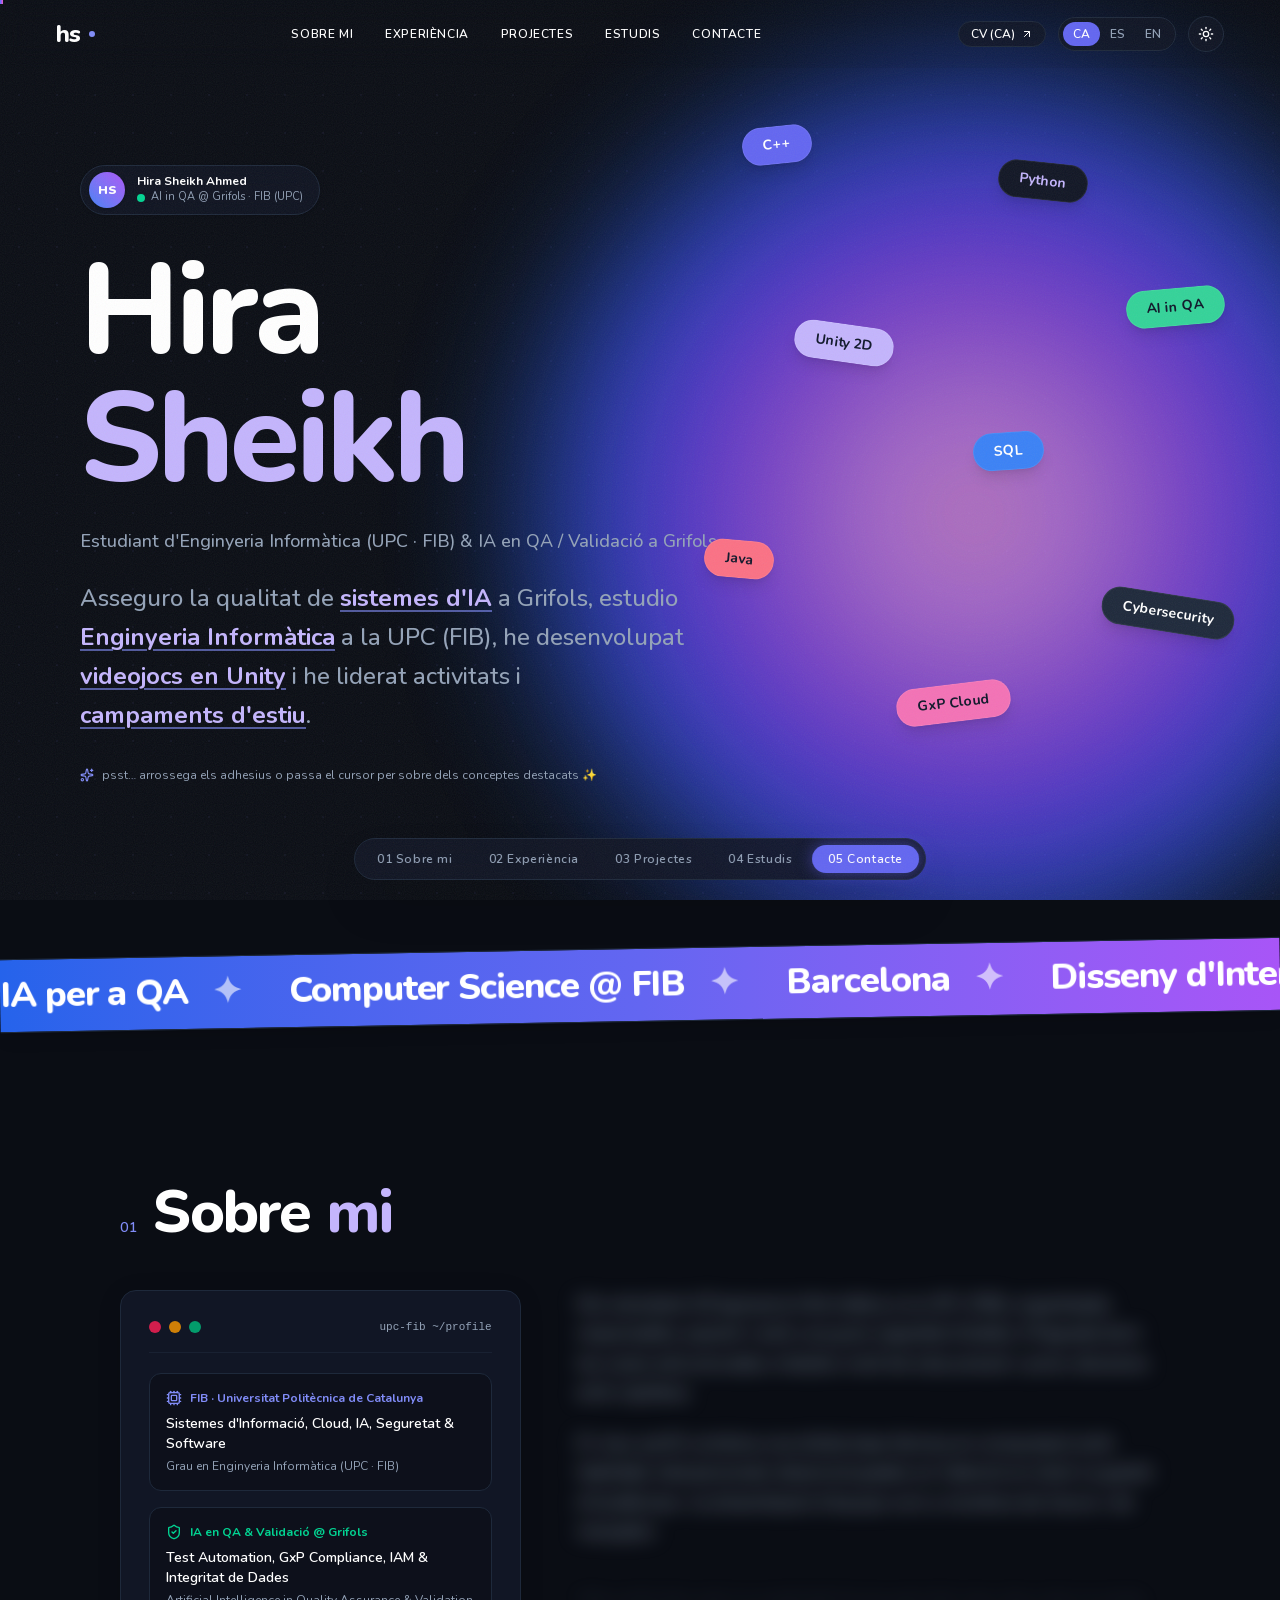
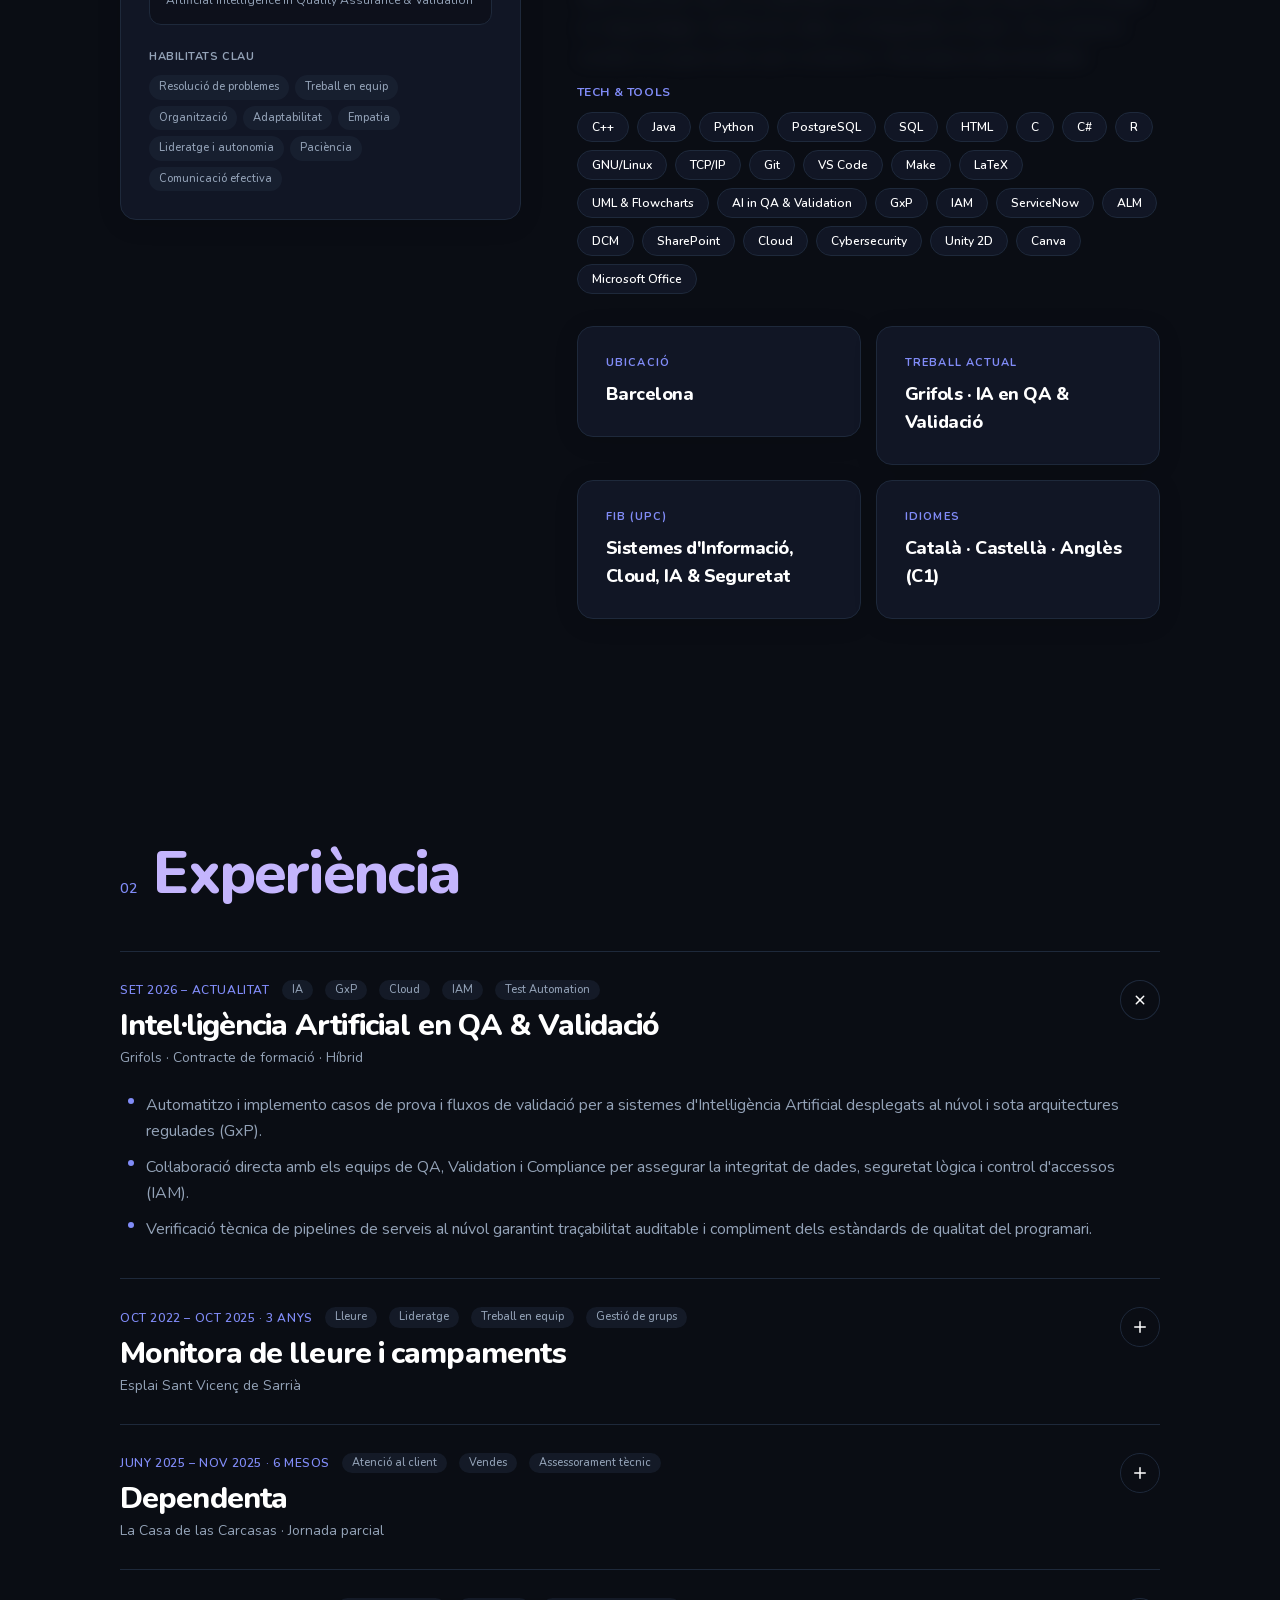
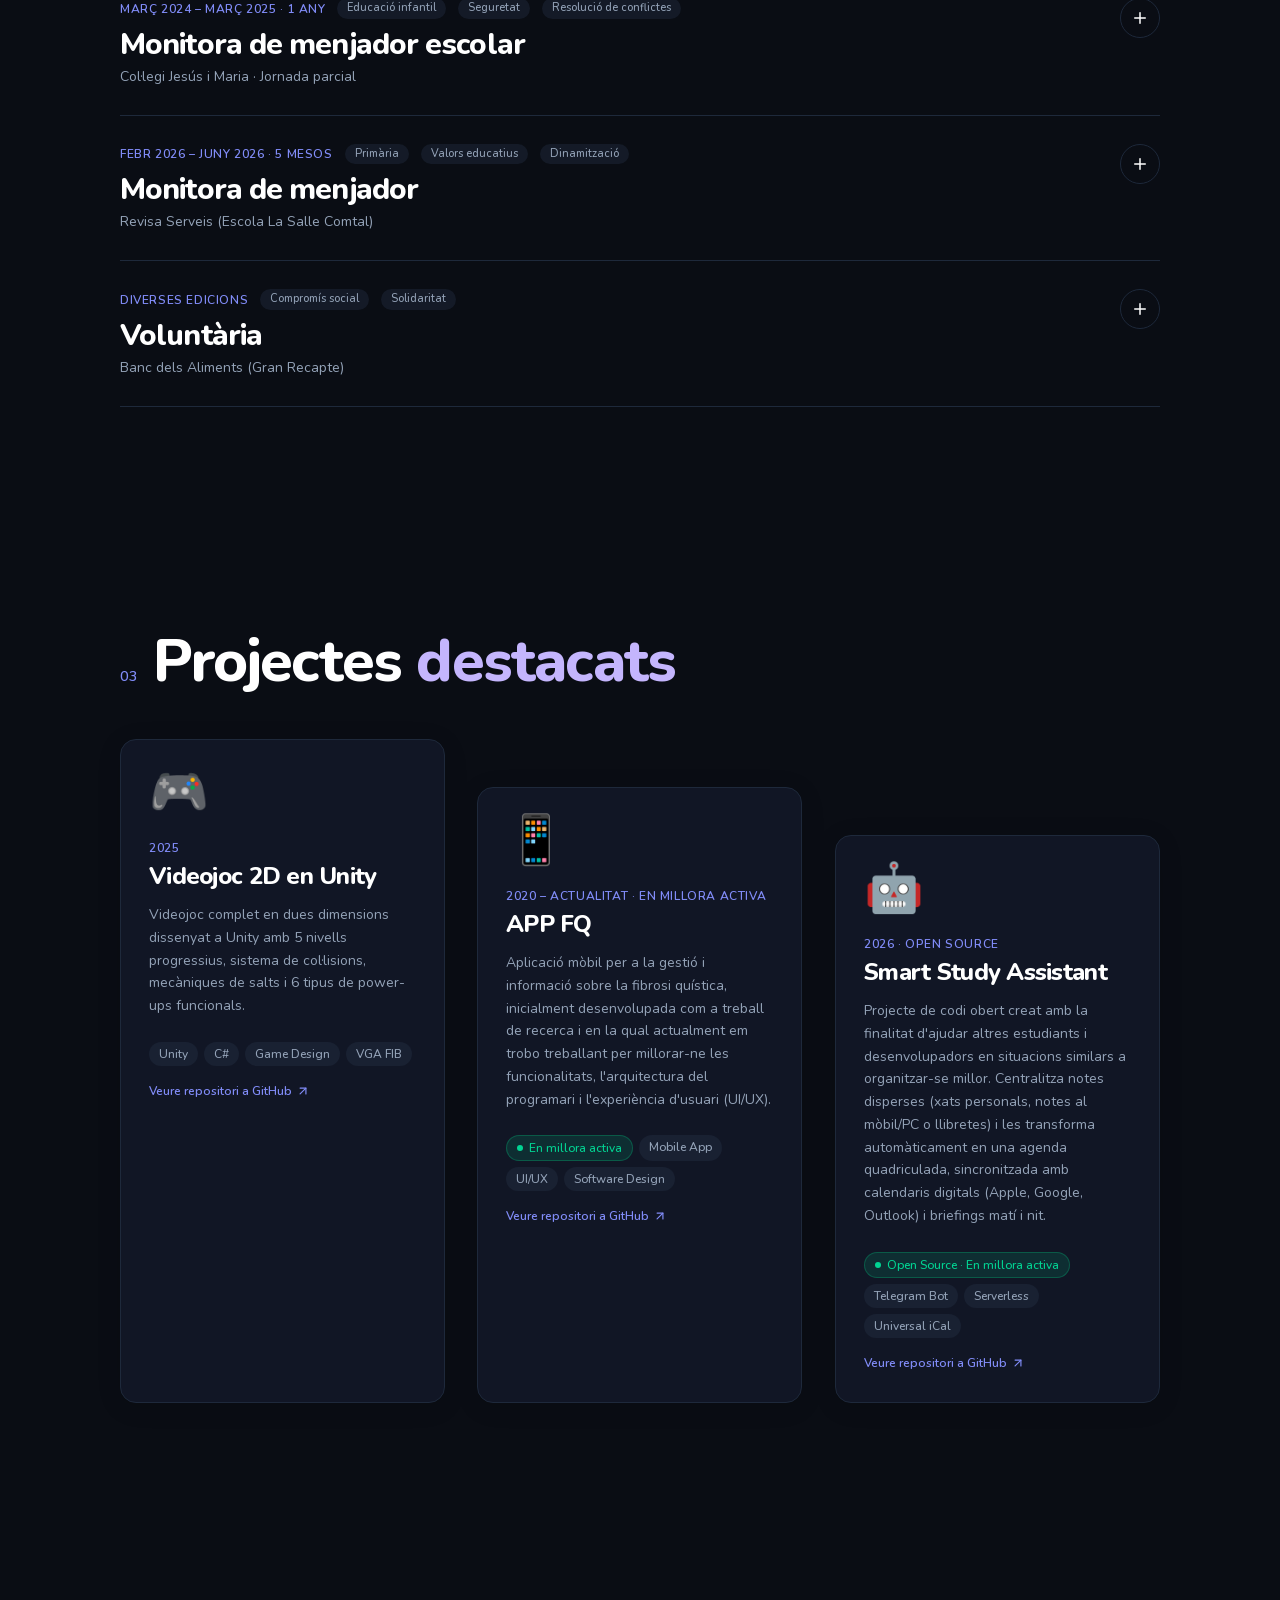
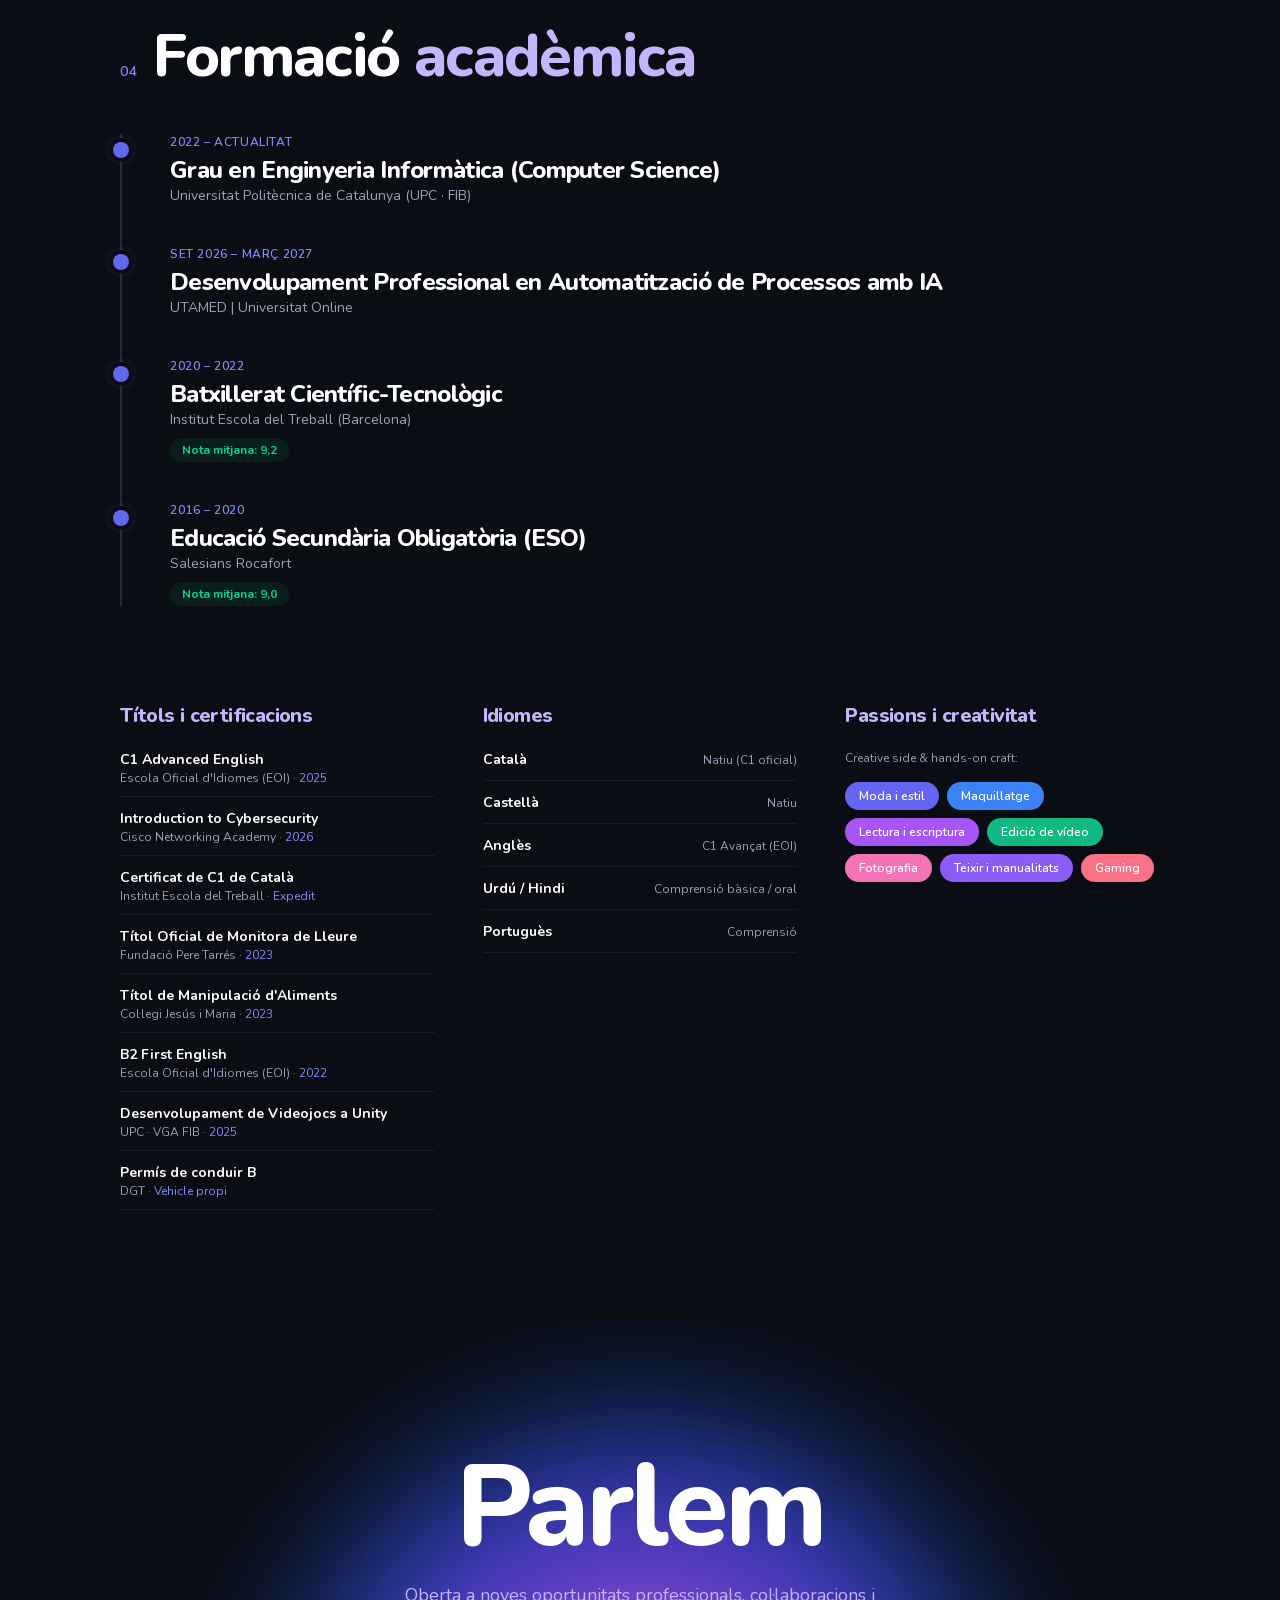
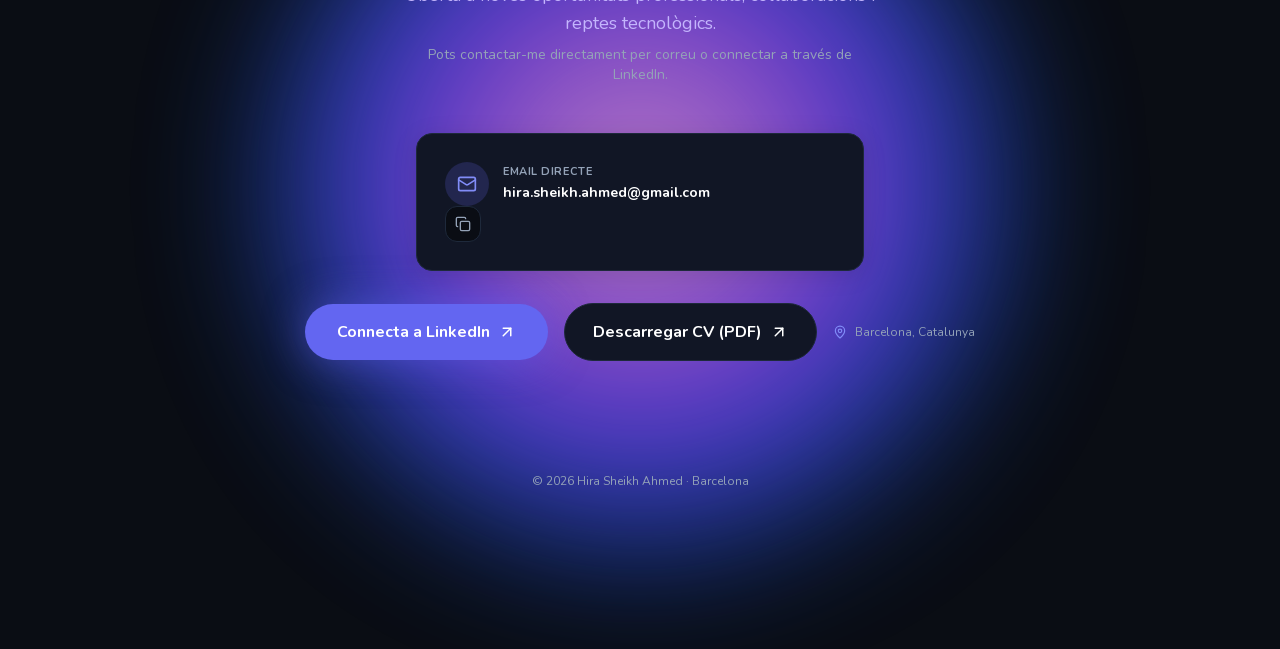
==== commit 68126720: "feat: Update Smart Study Assistant card in index.html with green pulse badge and helping-others text" ====
--- a/index.html
+++ b/index.html
@@ -1 +1 @@
-<!DOCTYPE html><html lang="ca" data-theme="dark" class="tO76AW_variable"><head><meta charSet="utf-8"/><meta name="viewport" content="width=device-width, initial-scale=1"/><link rel="preload" href="/_next/static/media/29e2a75af8e45044-s.p.2kjei9psvcorz.woff2" as="font" crossorigin="" type="font/woff2"/><link rel="stylesheet" href="/_next/static/chunks/2umo2y6f7f9hi.css" data-precedence="next"/><link rel="preload" as="script" fetchPriority="low" href="/_next/static/chunks/0j1we3cwg31qe.js"/><script src="/_next/static/chunks/1cuyxw6v18rxx.js" async=""></script><script src="/_next/static/chunks/39_j1bdzreq0m.js" async=""></script><script src="/_next/static/chunks/turbopack-2u1d16houkiyo.js" async=""></script><script src="/_next/static/chunks/1ua2kfq9s-me6.js" async=""></script><script src="/_next/static/chunks/1u9oo_kta54_x.js" async=""></script><meta name="next-size-adjust" content=""/><title>Hira Sheikh</title><meta name="description" content="Informatics Engineering student, QA &amp; Validation in AI, Barcelona"/><link rel="icon" href="/favicon.ico?favicon.117ezoe8m31dk.ico" sizes="48x48" type="image/x-icon"/><script src="/_next/static/chunks/0cz1d0mv5g_q7.js" noModule=""></script></head><body><div hidden=""><!--$--><!--/$--></div><main class="relative min-h-screen"><canvas aria-hidden="true" class="pointer-events-none fixed inset-0 -z-10 h-full w-full"></canvas><div class="fixed left-0 top-0 z-[90] h-1 w-full origin-left bg-gradient-to-r from-[#3B82F6] via-[#A855F7] to-[#F472B6]" style="transform:scaleX(0)"></div><header class="site-nav fixed left-0 top-0 z-50 flex w-full items-center justify-between px-6 py-4 backdrop-blur-md md:px-14"><a href="#top" class="font-display flex items-center gap-2 text-2xl font-black"><span>hs</span><span class="h-1.5 w-1.5 rounded-full bg-[var(--accent)]"></span></a><nav class="hidden gap-8 text-xs font-semibold uppercase tracking-wider md:flex"><a href="#about" class="relative py-1 transition-colors hover:text-[var(--hi)]">Sobre mi</a><a href="#experience" class="relative py-1 transition-colors hover:text-[var(--hi)]">Experiència</a><a href="#projects" class="relative py-1 transition-colors hover:text-[var(--hi)]">Projectes</a><a href="#education" class="relative py-1 transition-colors hover:text-[var(--hi)]">Estudis</a><a href="#contact" class="relative py-1 transition-colors hover:text-[var(--hi)]">Contacte</a></nav><div class="flex items-center gap-3"><a href="/CV_Hira_Sheikh_Ahmed_ca.pdf" target="_blank" rel="noreferrer" class="hidden sm:inline-flex items-center gap-1.5 rounded-full border border-[var(--line)] bg-[var(--card)]/80 px-3 py-1 text-xs font-semibold hover:border-[var(--accent)] transition-colors" title="CV (CA)"><span>CV (<!-- -->CA<!-- -->)</span><svg xmlns="http://www.w3.org/2000/svg" width="12" height="12" viewBox="0 0 24 24" fill="none" stroke="currentColor" stroke-width="2" stroke-linecap="round" stroke-linejoin="round" class="lucide lucide-arrow-up-right" aria-hidden="true"><path d="M7 7h10v10"></path><path d="M7 17 17 7"></path></svg></a><div class="flex rounded-full border border-[var(--line)] bg-[var(--card)]/80 p-1 text-xs"><button type="button" class="rounded-full px-2.5 py-1 uppercase font-semibold transition-colors bg-[#6366F1] text-white">ca</button><button type="button" class="rounded-full px-2.5 py-1 uppercase font-semibold transition-colors text-[var(--muted)] hover:text-[var(--fg)]">es</button><button type="button" class="rounded-full px-2.5 py-1 uppercase font-semibold transition-colors text-[var(--muted)] hover:text-[var(--fg)]">en</button></div><button type="button" aria-label="theme toggle" class="grid h-9 w-9 place-items-center rounded-full border border-[var(--line)] bg-[var(--card)]/80 text-[var(--fg)] transition-colors hover:border-[var(--accent)]"><span style="opacity:1;transform:none"><svg xmlns="http://www.w3.org/2000/svg" width="16" height="16" viewBox="0 0 24 24" fill="none" stroke="currentColor" stroke-width="2" stroke-linecap="round" stroke-linejoin="round" class="lucide lucide-sun" aria-hidden="true"><circle cx="12" cy="12" r="4"></circle><path d="M12 2v2"></path><path d="M12 20v2"></path><path d="m4.93 4.93 1.41 1.41"></path><path d="m17.66 17.66 1.41 1.41"></path><path d="M2 12h2"></path><path d="M20 12h2"></path><path d="m6.34 17.66-1.41 1.41"></path><path d="m19.07 4.93-1.41 1.41"></path></svg></span></button></div></header><nav class="fixed bottom-5 left-1/2 z-50 flex -translate-x-1/2 gap-1 rounded-full border border-[var(--line)] bg-[var(--card)]/90 p-1.5 shadow-2xl backdrop-blur-md"><a href="#about" title="Sobre mi" class="relative rounded-full px-3 py-1.5 text-xs font-semibold tracking-wider transition-colors md:px-4 text-white"><span class="absolute inset-0 -z-0 rounded-full bg-[#6366F1] shadow-[0_0_16px_rgba(99,102,241,0.5)]"></span><span class="relative z-10">0<!-- -->1<span class="hidden md:inline"> <!-- -->Sobre mi</span></span></a><a href="#experience" title="Experiència" class="relative rounded-full px-3 py-1.5 text-xs font-semibold tracking-wider transition-colors md:px-4 text-[var(--muted)] hover:text-[var(--fg)]"><span class="relative z-10">0<!-- -->2<span class="hidden md:inline"> <!-- -->Experiència</span></span></a><a href="#projects" title="Projectes" class="relative rounded-full px-3 py-1.5 text-xs font-semibold tracking-wider transition-colors md:px-4 text-[var(--muted)] hover:text-[var(--fg)]"><span class="relative z-10">0<!-- -->3<span class="hidden md:inline"> <!-- -->Projectes</span></span></a><a href="#education" title="Estudis" class="relative rounded-full px-3 py-1.5 text-xs font-semibold tracking-wider transition-colors md:px-4 text-[var(--muted)] hover:text-[var(--fg)]"><span class="relative z-10">0<!-- -->4<span class="hidden md:inline"> <!-- -->Estudis</span></span></a><a href="#contact" title="Contacte" class="relative rounded-full px-3 py-1.5 text-xs font-semibold tracking-wider transition-colors md:px-4 text-[var(--muted)] hover:text-[var(--fg)]"><span class="relative z-10">0<!-- -->5<span class="hidden md:inline"> <!-- -->Contacte</span></span></a></nav><section id="top" class="relative flex min-h-screen flex-col justify-center overflow-hidden px-6 pb-20 pt-32 md:px-14 lg:px-20"><div aria-hidden="true" class="aurora pointer-events-none absolute right-[-12%] top-[6%] h-[72vw] w-[72vw] max-h-[920px] max-w-[920px]" style="transform:none"></div><div class="relative z-10 max-w-5xl"><div class="mb-8 inline-flex items-center gap-3 rounded-full border border-[var(--line)] bg-[var(--card)]/80 py-1.5 pl-2 pr-4 shadow-sm backdrop-blur-md" style="opacity:0;transform:translateY(-16px)"><div class="grid h-9 w-9 place-items-center rounded-full bg-gradient-to-tr from-[#3B82F6] to-[#A855F7] text-xs font-black text-white shadow-sm">HS</div><div><p class="text-xs font-bold leading-tight text-[var(--fg)]">Hira Sheikh Ahmed</p><p class="flex items-center gap-1.5 text-[11px] text-[var(--muted)]"><span class="inline-block h-2 w-2 rounded-full bg-emerald-400 animate-pulse"></span>AI in QA @ Grifols · FIB (UPC)</p></div></div><h1 class="font-display text-6xl font-extrabold tracking-tight sm:text-7xl md:text-8xl lg:text-9xl" style="opacity:0;transform:translateY(30px)"><span class="block text-[var(--fg)] hover:text-[var(--hi)] transition-colors">Hira</span><span class="block text-[var(--hi)]">Sheikh</span></h1><p class="mt-6 max-w-2xl text-base font-medium text-[var(--muted)] md:text-lg" style="opacity:0;transform:translateY(20px)">Estudiant d&#x27;Enginyeria Informàtica (UPC · FIB) &amp; IA en QA / Validació a Grifols</p><div class="relative z-20 mt-6 max-w-2xl"><p class="text-xl font-medium leading-relaxed md:text-2xl"><span class="text-[var(--muted)]">Asseguro la qualitat de </span><button type="button" data-hover="true" class="font-bold text-[var(--hi)] underline decoration-[var(--accent)]/60 underline-offset-4 transition-colors hover:text-[var(--fg)] hover:decoration-[var(--hi)]">sistemes d&#x27;IA</button><span class="text-[var(--muted)]"> a Grifols, estudio </span><button type="button" data-hover="true" class="font-bold text-[var(--hi)] underline decoration-[var(--accent)]/60 underline-offset-4 transition-colors hover:text-[var(--fg)] hover:decoration-[var(--hi)]">Enginyeria Informàtica</button><span class="text-[var(--muted)]"> a la UPC (FIB), he desenvolupat </span><button type="button" data-hover="true" class="font-bold text-[var(--hi)] underline decoration-[var(--accent)]/60 underline-offset-4 transition-colors hover:text-[var(--fg)] hover:decoration-[var(--hi)]">videojocs en Unity</button><span class="text-[var(--muted)]"> i he liderat activitats i </span><button type="button" data-hover="true" class="font-bold text-[var(--hi)] underline decoration-[var(--accent)]/60 underline-offset-4 transition-colors hover:text-[var(--fg)] hover:decoration-[var(--hi)]">campaments d&#x27;estiu</button><span class="text-[var(--muted)]">.</span></p></div><p class="mt-8 flex items-center gap-2 text-xs text-[var(--muted)]" style="opacity:0"><svg xmlns="http://www.w3.org/2000/svg" width="14" height="14" viewBox="0 0 24 24" fill="none" stroke="currentColor" stroke-width="2" stroke-linecap="round" stroke-linejoin="round" class="lucide lucide-sparkles lucide-stars text-[var(--accent)]" aria-hidden="true"><path d="M11.017 2.814a1 1 0 0 1 1.966 0l1.051 5.558a2 2 0 0 0 1.594 1.594l5.558 1.051a1 1 0 0 1 0 1.966l-5.558 1.051a2 2 0 0 0-1.594 1.594l-1.051 5.558a1 1 0 0 1-1.966 0l-1.051-5.558a2 2 0 0 0-1.594-1.594l-5.558-1.051a1 1 0 0 1 0-1.966l5.558-1.051a2 2 0 0 0 1.594-1.594z"></path><path d="M20 2v4"></path><path d="M22 4h-4"></path><circle cx="4" cy="20" r="2"></circle></svg> <!-- -->psst… arrossega els adhesius o passa el cursor per sobre dels conceptes destacats ✨</p></div><div data-hover="true" class="absolute z-20 hidden select-none rounded-full px-5 py-2 text-xs font-bold shadow-lg md:block md:text-sm" draggable="false" style="left:58%;top:14%;background:#6366F1;color:#fff;border:1px solid rgba(255,255,255,0.08);transform:scale(0) rotate(-24deg);-webkit-touch-callout:none;-webkit-user-select:none;user-select:none;touch-action:none">C++</div><div data-hover="true" class="absolute z-20 hidden select-none rounded-full px-5 py-2 text-xs font-bold shadow-lg md:block md:text-sm" draggable="false" style="left:78%;top:18%;background:#111625;color:#C4B5FD;border:1px solid rgba(255,255,255,0.08);transform:scale(0) rotate(24deg);-webkit-touch-callout:none;-webkit-user-select:none;user-select:none;touch-action:none">Python</div><div data-hover="true" class="absolute z-20 hidden select-none rounded-full px-5 py-2 text-xs font-bold shadow-lg md:block md:text-sm" draggable="false" style="left:88%;top:32%;background:#34D399;color:#0F172A;border:1px solid rgba(255,255,255,0.08);transform:scale(0) rotate(-20deg);-webkit-touch-callout:none;-webkit-user-select:none;user-select:none;touch-action:none">AI in QA</div><div data-hover="true" class="absolute z-20 hidden select-none rounded-full px-5 py-2 text-xs font-bold shadow-lg md:block md:text-sm" draggable="false" style="left:62%;top:36%;background:#C4B5FD;color:#0F172A;border:1px solid rgba(255,255,255,0.08);transform:scale(0) rotate(32deg);-webkit-touch-callout:none;-webkit-user-select:none;user-select:none;touch-action:none">Unity 2D</div><div data-hover="true" class="absolute z-20 hidden select-none rounded-full px-5 py-2 text-xs font-bold shadow-lg md:block md:text-sm" draggable="false" style="left:76%;top:48%;background:#3B82F6;color:#fff;border:1px solid rgba(255,255,255,0.08);transform:scale(0) rotate(-16deg);-webkit-touch-callout:none;-webkit-user-select:none;user-select:none;touch-action:none">SQL</div><div data-hover="true" class="absolute z-20 hidden select-none rounded-full px-5 py-2 text-xs font-bold shadow-lg md:block md:text-sm" draggable="false" style="left:55%;top:60%;background:#FB7185;color:#0F172A;border:1px solid rgba(255,255,255,0.08);transform:scale(0) rotate(20deg);-webkit-touch-callout:none;-webkit-user-select:none;user-select:none;touch-action:none">Java</div><div data-hover="true" class="absolute z-20 hidden select-none rounded-full px-5 py-2 text-xs font-bold shadow-lg md:block md:text-sm" draggable="false" style="left:86%;top:66%;background:#1E293B;color:#fff;border:1px solid rgba(255,255,255,0.08);transform:scale(0) rotate(36deg);-webkit-touch-callout:none;-webkit-user-select:none;user-select:none;touch-action:none">Cybersecurity</div><div data-hover="true" class="absolute z-20 hidden select-none rounded-full px-5 py-2 text-xs font-bold shadow-lg md:block md:text-sm" draggable="false" style="left:70%;top:76%;background:#F472B6;color:#0F172A;border:1px solid rgba(255,255,255,0.08);transform:scale(0) rotate(-28deg);-webkit-touch-callout:none;-webkit-user-select:none;user-select:none;touch-action:none">GxP Cloud</div></section><div class="py-12"><div class="-rotate-1 overflow-hidden border-y border-[var(--line)] bg-gradient-to-r from-[#2563EB] via-[#6366F1] to-[#A855F7] py-4 text-white shadow-lg select-none"><div class="animate-marquee flex w-max"><div class="flex shrink-0 items-center gap-12 pr-12 whitespace-nowrap"><span class="font-display flex items-center gap-6 text-2xl font-bold tracking-wider md:text-4xl">IA per a QA<!-- --> <span class="text-white/60">✦</span></span><span class="font-display flex items-center gap-6 text-2xl font-bold tracking-wider md:text-4xl">Computer Science @ FIB<!-- --> <span class="text-white/60">✦</span></span><span class="font-display flex items-center gap-6 text-2xl font-bold tracking-wider md:text-4xl">Barcelona<!-- --> <span class="text-white/60">✦</span></span><span class="font-display flex items-center gap-6 text-2xl font-bold tracking-wider md:text-4xl">Disseny d&#x27;Interfícies<!-- --> <span class="text-white/60">✦</span></span><span class="font-display flex items-center gap-6 text-2xl font-bold tracking-wider md:text-4xl">Unity 2D<!-- --> <span class="text-white/60">✦</span></span><span class="font-display flex items-center gap-6 text-2xl font-bold tracking-wider md:text-4xl">Ciberseguretat<!-- --> <span class="text-white/60">✦</span></span><span class="font-display flex items-center gap-6 text-2xl font-bold tracking-wider md:text-4xl">Automatització de Proves<!-- --> <span class="text-white/60">✦</span></span><span class="font-display flex items-center gap-6 text-2xl font-bold tracking-wider md:text-4xl">Sempre aprenent<!-- --> <span class="text-white/60">✦</span></span><span class="font-display flex items-center gap-6 text-2xl font-bold tracking-wider md:text-4xl">IA per a QA<!-- --> <span class="text-white/60">✦</span></span><span class="font-display flex items-center gap-6 text-2xl font-bold tracking-wider md:text-4xl">Computer Science @ FIB<!-- --> <span class="text-white/60">✦</span></span><span class="font-display flex items-center gap-6 text-2xl font-bold tracking-wider md:text-4xl">Barcelona<!-- --> <span class="text-white/60">✦</span></span><span class="font-display flex items-center gap-6 text-2xl font-bold tracking-wider md:text-4xl">Disseny d&#x27;Interfícies<!-- --> <span class="text-white/60">✦</span></span><span class="font-display flex items-center gap-6 text-2xl font-bold tracking-wider md:text-4xl">Unity 2D<!-- --> <span class="text-white/60">✦</span></span><span class="font-display flex items-center gap-6 text-2xl font-bold tracking-wider md:text-4xl">Ciberseguretat<!-- --> <span class="text-white/60">✦</span></span><span class="font-display flex items-center gap-6 text-2xl font-bold tracking-wider md:text-4xl">Automatització de Proves<!-- --> <span class="text-white/60">✦</span></span><span class="font-display flex items-center gap-6 text-2xl font-bold tracking-wider md:text-4xl">Sempre aprenent<!-- --> <span class="text-white/60">✦</span></span></div><div class="flex shrink-0 items-center gap-12 pr-12 whitespace-nowrap" aria-hidden="true"><span class="font-display flex items-center gap-6 text-2xl font-bold tracking-wider md:text-4xl">IA per a QA<!-- --> <span class="text-white/60">✦</span></span><span class="font-display flex items-center gap-6 text-2xl font-bold tracking-wider md:text-4xl">Computer Science @ FIB<!-- --> <span class="text-white/60">✦</span></span><span class="font-display flex items-center gap-6 text-2xl font-bold tracking-wider md:text-4xl">Barcelona<!-- --> <span class="text-white/60">✦</span></span><span class="font-display flex items-center gap-6 text-2xl font-bold tracking-wider md:text-4xl">Disseny d&#x27;Interfícies<!-- --> <span class="text-white/60">✦</span></span><span class="font-display flex items-center gap-6 text-2xl font-bold tracking-wider md:text-4xl">Unity 2D<!-- --> <span class="text-white/60">✦</span></span><span class="font-display flex items-center gap-6 text-2xl font-bold tracking-wider md:text-4xl">Ciberseguretat<!-- --> <span class="text-white/60">✦</span></span><span class="font-display flex items-center gap-6 text-2xl font-bold tracking-wider md:text-4xl">Automatització de Proves<!-- --> <span class="text-white/60">✦</span></span><span class="font-display flex items-center gap-6 text-2xl font-bold tracking-wider md:text-4xl">Sempre aprenent<!-- --> <span class="text-white/60">✦</span></span><span class="font-display flex items-center gap-6 text-2xl font-bold tracking-wider md:text-4xl">IA per a QA<!-- --> <span class="text-white/60">✦</span></span><span class="font-display flex items-center gap-6 text-2xl font-bold tracking-wider md:text-4xl">Computer Science @ FIB<!-- --> <span class="text-white/60">✦</span></span><span class="font-display flex items-center gap-6 text-2xl font-bold tracking-wider md:text-4xl">Barcelona<!-- --> <span class="text-white/60">✦</span></span><span class="font-display flex items-center gap-6 text-2xl font-bold tracking-wider md:text-4xl">Disseny d&#x27;Interfícies<!-- --> <span class="text-white/60">✦</span></span><span class="font-display flex items-center gap-6 text-2xl font-bold tracking-wider md:text-4xl">Unity 2D<!-- --> <span class="text-white/60">✦</span></span><span class="font-display flex items-center gap-6 text-2xl font-bold tracking-wider md:text-4xl">Ciberseguretat<!-- --> <span class="text-white/60">✦</span></span><span class="font-display flex items-center gap-6 text-2xl font-bold tracking-wider md:text-4xl">Automatització de Proves<!-- --> <span class="text-white/60">✦</span></span><span class="font-display flex items-center gap-6 text-2xl font-bold tracking-wider md:text-4xl">Sempre aprenent<!-- --> <span class="text-white/60">✦</span></span></div></div></div></div><section id="about" class="mx-auto max-w-6xl px-6 py-28 md:px-14"><div class="mb-12 flex items-baseline gap-4" style="opacity:0;transform:translateY(36px)"><span class="text-sm font-semibold tracking-wider text-[var(--accent)]">01</span><h2 class="font-display text-4xl font-extrabold tracking-tight md:text-6xl">Sobre<!-- --> <span class="text-[var(--hi)]">mi</span></h2></div><div class="grid gap-14 md:grid-cols-12"><div class="md:col-span-5"><div class="" style="opacity:0;transform:translateY(36px)"><div data-hover="true" class="relative overflow-hidden rounded-2xl border border-[var(--line)] bg-[var(--card)] p-7 shadow-[0_4px_24px_rgba(0,0,0,0.12)] transition-shadow duration-300 hover:shadow-[0_8px_32px_rgba(99,102,241,0.18)] p-6" style="transform:perspective(900px)"><div class="pointer-events-none absolute inset-0 opacity-0 transition-opacity duration-300 hover:opacity-100" style="background:radial-gradient(320px circle at var(--mx) var(--my), rgba(129,140,248,0.2), transparent 60%)"></div><div class="relative z-10"><div class="flex items-center justify-between border-b border-[var(--line)]/60 pb-4"><div class="flex items-center gap-2"><span class="h-3 w-3 rounded-full bg-rose-500/80"></span><span class="h-3 w-3 rounded-full bg-amber-500/80"></span><span class="h-3 w-3 rounded-full bg-emerald-500/80"></span></div><span class="text-[11px] font-mono text-[var(--muted)]">upc-fib ~/profile</span></div><div class="mt-5 space-y-4"><div class="rounded-xl border border-[var(--line)] bg-[var(--bg)]/60 p-4"><div class="flex items-center gap-2 text-xs font-bold text-[var(--accent)]"><svg xmlns="http://www.w3.org/2000/svg" width="16" height="16" viewBox="0 0 24 24" fill="none" stroke="currentColor" stroke-width="2" stroke-linecap="round" stroke-linejoin="round" class="lucide lucide-cpu" aria-hidden="true"><path d="M12 20v2"></path><path d="M12 2v2"></path><path d="M17 20v2"></path><path d="M17 2v2"></path><path d="M2 12h2"></path><path d="M2 17h2"></path><path d="M2 7h2"></path><path d="M20 12h2"></path><path d="M20 17h2"></path><path d="M20 7h2"></path><path d="M7 20v2"></path><path d="M7 2v2"></path><rect x="4" y="4" width="16" height="16" rx="2"></rect><rect x="8" y="8" width="8" height="8" rx="1"></rect></svg> FIB · Universitat Politècnica de Catalunya</div><p class="mt-2 text-sm font-semibold text-[var(--fg)]">Sistemes d&#x27;Informació, Cloud, IA, Seguretat &amp; Software</p><p class="mt-1 text-xs text-[var(--muted)]">Grau en Enginyeria Informàtica (UPC · FIB)</p></div><div class="rounded-xl border border-[var(--line)] bg-[var(--bg)]/60 p-4"><div class="flex items-center gap-2 text-xs font-bold text-emerald-400"><svg xmlns="http://www.w3.org/2000/svg" width="16" height="16" viewBox="0 0 24 24" fill="none" stroke="currentColor" stroke-width="2" stroke-linecap="round" stroke-linejoin="round" class="lucide lucide-shield-check" aria-hidden="true"><path d="M20 13c0 5-3.5 7.5-7.66 8.95a1 1 0 0 1-.67-.01C7.5 20.5 4 18 4 13V6a1 1 0 0 1 1-1c2 0 4.5-1.2 6.24-2.72a1.17 1.17 0 0 1 1.52 0C14.51 3.81 17 5 19 5a1 1 0 0 1 1 1z"></path><path d="m9 12 2 2 4-4"></path></svg> IA en QA &amp; Validació @ Grifols</div><p class="mt-2 text-sm font-semibold text-[var(--fg)]">Test Automation, GxP Compliance, IAM &amp; Integritat de Dades</p><p class="mt-1 text-xs text-[var(--muted)]">Artificial Intelligence in Quality Assurance &amp; Validation</p></div></div><div class="mt-6"><p class="text-[11px] font-bold uppercase tracking-wider text-[var(--muted)] mb-2.5">Habilitats clau</p><div class="flex flex-wrap gap-1.5"><span class="rounded-full bg-[var(--line)]/50 px-2.5 py-1 text-[11px] font-medium text-[var(--muted)]">Resolució de problemes</span><span class="rounded-full bg-[var(--line)]/50 px-2.5 py-1 text-[11px] font-medium text-[var(--muted)]">Treball en equip</span><span class="rounded-full bg-[var(--line)]/50 px-2.5 py-1 text-[11px] font-medium text-[var(--muted)]">Organització</span><span class="rounded-full bg-[var(--line)]/50 px-2.5 py-1 text-[11px] font-medium text-[var(--muted)]">Adaptabilitat</span><span class="rounded-full bg-[var(--line)]/50 px-2.5 py-1 text-[11px] font-medium text-[var(--muted)]">Empatia</span><span class="rounded-full bg-[var(--line)]/50 px-2.5 py-1 text-[11px] font-medium text-[var(--muted)]">Lideratge i autonomia</span><span class="rounded-full bg-[var(--line)]/50 px-2.5 py-1 text-[11px] font-medium text-[var(--muted)]">Paciència</span><span class="rounded-full bg-[var(--line)]/50 px-2.5 py-1 text-[11px] font-medium text-[var(--muted)]">Comunicació efectiva</span></div></div></div></div></div></div><div class="space-y-8 md:col-span-7"><div class="space-y-5 text-base leading-relaxed text-[var(--muted)] md:text-lg"><p style="filter:blur(10px);opacity:0.2;transform:translateY(20px)">Sóc estudiant d&#x27;Enginyeria Informàtica a la UPC (FIB), organitzada, responsable, pacient i amb una gran capacitat d&#x27;anàlisi. M&#x27;agrada tenir les coses estructurades, treballo molt bé sota pressió i prenc decisions amb rapidesa.</p><p style="filter:blur(10px);opacity:0.2;transform:translateY(20px)">El meu perfil combina una sòlida base tècnica en computació amb habilitats interpersonals desenvolupades en l&#x27;atenció al client, la gestió d&#x27;incidències i la dinamització d&#x27;equips com a monitora de lleure i de menjador.</p><p style="filter:blur(10px);opacity:0.2;transform:translateY(20px)">Més enllà del codi, la creativitat forma part del meu dia a dia: la moda, el maquillatge, l&#x27;edició de vídeo, la fotografia, el teixir i fer pulseres, sumat a un gran amor per la lectura i l&#x27;escriptura des de petita.</p></div><div class="" style="opacity:0;transform:translateY(36px)"><p class="mb-3 text-xs font-bold uppercase tracking-wider text-[var(--accent)]">Tech &amp; Tools</p><div class="flex flex-wrap gap-2"><span data-hover="true" class="rounded-full border border-[var(--line)] bg-[var(--card)] px-3.5 py-1.5 text-xs font-semibold text-[var(--fg)] transition-colors">C++</span><span data-hover="true" class="rounded-full border border-[var(--line)] bg-[var(--card)] px-3.5 py-1.5 text-xs font-semibold text-[var(--fg)] transition-colors">Java</span><span data-hover="true" class="rounded-full border border-[var(--line)] bg-[var(--card)] px-3.5 py-1.5 text-xs font-semibold text-[var(--fg)] transition-colors">Python</span><span data-hover="true" class="rounded-full border border-[var(--line)] bg-[var(--card)] px-3.5 py-1.5 text-xs font-semibold text-[var(--fg)] transition-colors">PostgreSQL</span><span data-hover="true" class="rounded-full border border-[var(--line)] bg-[var(--card)] px-3.5 py-1.5 text-xs font-semibold text-[var(--fg)] transition-colors">SQL</span><span data-hover="true" class="rounded-full border border-[var(--line)] bg-[var(--card)] px-3.5 py-1.5 text-xs font-semibold text-[var(--fg)] transition-colors">HTML</span><span data-hover="true" class="rounded-full border border-[var(--line)] bg-[var(--card)] px-3.5 py-1.5 text-xs font-semibold text-[var(--fg)] transition-colors">C</span><span data-hover="true" class="rounded-full border border-[var(--line)] bg-[var(--card)] px-3.5 py-1.5 text-xs font-semibold text-[var(--fg)] transition-colors">C#</span><span data-hover="true" class="rounded-full border border-[var(--line)] bg-[var(--card)] px-3.5 py-1.5 text-xs font-semibold text-[var(--fg)] transition-colors">R</span><span data-hover="true" class="rounded-full border border-[var(--line)] bg-[var(--card)] px-3.5 py-1.5 text-xs font-semibold text-[var(--fg)] transition-colors">GNU/Linux</span><span data-hover="true" class="rounded-full border border-[var(--line)] bg-[var(--card)] px-3.5 py-1.5 text-xs font-semibold text-[var(--fg)] transition-colors">TCP/IP</span><span data-hover="true" class="rounded-full border border-[var(--line)] bg-[var(--card)] px-3.5 py-1.5 text-xs font-semibold text-[var(--fg)] transition-colors">Git</span><span data-hover="true" class="rounded-full border border-[var(--line)] bg-[var(--card)] px-3.5 py-1.5 text-xs font-semibold text-[var(--fg)] transition-colors">VS Code</span><span data-hover="true" class="rounded-full border border-[var(--line)] bg-[var(--card)] px-3.5 py-1.5 text-xs font-semibold text-[var(--fg)] transition-colors">Make</span><span data-hover="true" class="rounded-full border border-[var(--line)] bg-[var(--card)] px-3.5 py-1.5 text-xs font-semibold text-[var(--fg)] transition-colors">LaTeX</span><span data-hover="true" class="rounded-full border border-[var(--line)] bg-[var(--card)] px-3.5 py-1.5 text-xs font-semibold text-[var(--fg)] transition-colors">UML &amp; Flowcharts</span><span data-hover="true" class="rounded-full border border-[var(--line)] bg-[var(--card)] px-3.5 py-1.5 text-xs font-semibold text-[var(--fg)] transition-colors">AI in QA &amp; Validation</span><span data-hover="true" class="rounded-full border border-[var(--line)] bg-[var(--card)] px-3.5 py-1.5 text-xs font-semibold text-[var(--fg)] transition-colors">GxP</span><span data-hover="true" class="rounded-full border border-[var(--line)] bg-[var(--card)] px-3.5 py-1.5 text-xs font-semibold text-[var(--fg)] transition-colors">IAM</span><span data-hover="true" class="rounded-full border border-[var(--line)] bg-[var(--card)] px-3.5 py-1.5 text-xs font-semibold text-[var(--fg)] transition-colors">ServiceNow</span><span data-hover="true" class="rounded-full border border-[var(--line)] bg-[var(--card)] px-3.5 py-1.5 text-xs font-semibold text-[var(--fg)] transition-colors">ALM</span><span data-hover="true" class="rounded-full border border-[var(--line)] bg-[var(--card)] px-3.5 py-1.5 text-xs font-semibold text-[var(--fg)] transition-colors">DCM</span><span data-hover="true" class="rounded-full border border-[var(--line)] bg-[var(--card)] px-3.5 py-1.5 text-xs font-semibold text-[var(--fg)] transition-colors">SharePoint</span><span data-hover="true" class="rounded-full border border-[var(--line)] bg-[var(--card)] px-3.5 py-1.5 text-xs font-semibold text-[var(--fg)] transition-colors">Cloud</span><span data-hover="true" class="rounded-full border border-[var(--line)] bg-[var(--card)] px-3.5 py-1.5 text-xs font-semibold text-[var(--fg)] transition-colors">Cybersecurity</span><span data-hover="true" class="rounded-full border border-[var(--line)] bg-[var(--card)] px-3.5 py-1.5 text-xs font-semibold text-[var(--fg)] transition-colors">Unity 2D</span><span data-hover="true" class="rounded-full border border-[var(--line)] bg-[var(--card)] px-3.5 py-1.5 text-xs font-semibold text-[var(--fg)] transition-colors">Canva</span><span data-hover="true" class="rounded-full border border-[var(--line)] bg-[var(--card)] px-3.5 py-1.5 text-xs font-semibold text-[var(--fg)] transition-colors">Microsoft Office</span></div></div><div class="grid gap-4 sm:grid-cols-2"><div class="" style="opacity:0;transform:translateY(36px)"><div data-hover="true" class="relative overflow-hidden rounded-2xl border border-[var(--line)] bg-[var(--card)] p-7 shadow-[0_4px_24px_rgba(0,0,0,0.12)] transition-shadow duration-300 hover:shadow-[0_8px_32px_rgba(99,102,241,0.18)] p-5" style="transform:perspective(900px)"><div class="pointer-events-none absolute inset-0 opacity-0 transition-opacity duration-300 hover:opacity-100" style="background:radial-gradient(320px circle at var(--mx) var(--my), rgba(129,140,248,0.2), transparent 60%)"></div><div class="relative z-10"><p class="text-[11px] font-bold uppercase tracking-widest text-[var(--accent)]">Ubicació</p><p class="font-display mt-2 text-lg font-bold">Barcelona</p></div></div></div><div class="" style="opacity:0;transform:translateY(36px)"><div data-hover="true" class="relative overflow-hidden rounded-2xl border border-[var(--line)] bg-[var(--card)] p-7 shadow-[0_4px_24px_rgba(0,0,0,0.12)] transition-shadow duration-300 hover:shadow-[0_8px_32px_rgba(99,102,241,0.18)] p-5" style="transform:perspective(900px)"><div class="pointer-events-none absolute inset-0 opacity-0 transition-opacity duration-300 hover:opacity-100" style="background:radial-gradient(320px circle at var(--mx) var(--my), rgba(129,140,248,0.2), transparent 60%)"></div><div class="relative z-10"><p class="text-[11px] font-bold uppercase tracking-widest text-[var(--accent)]">Treball actual</p><p class="font-display mt-2 text-lg font-bold">Grifols · IA en QA &amp; Validació</p></div></div></div><div class="" style="opacity:0;transform:translateY(36px)"><div data-hover="true" class="relative overflow-hidden rounded-2xl border border-[var(--line)] bg-[var(--card)] p-7 shadow-[0_4px_24px_rgba(0,0,0,0.12)] transition-shadow duration-300 hover:shadow-[0_8px_32px_rgba(99,102,241,0.18)] p-5" style="transform:perspective(900px)"><div class="pointer-events-none absolute inset-0 opacity-0 transition-opacity duration-300 hover:opacity-100" style="background:radial-gradient(320px circle at var(--mx) var(--my), rgba(129,140,248,0.2), transparent 60%)"></div><div class="relative z-10"><p class="text-[11px] font-bold uppercase tracking-widest text-[var(--accent)]">FIB (UPC)</p><p class="font-display mt-2 text-lg font-bold">Sistemes d&#x27;Informació, Cloud, IA &amp; Seguretat</p></div></div></div><div class="" style="opacity:0;transform:translateY(36px)"><div data-hover="true" class="relative overflow-hidden rounded-2xl border border-[var(--line)] bg-[var(--card)] p-7 shadow-[0_4px_24px_rgba(0,0,0,0.12)] transition-shadow duration-300 hover:shadow-[0_8px_32px_rgba(99,102,241,0.18)] p-5" style="transform:perspective(900px)"><div class="pointer-events-none absolute inset-0 opacity-0 transition-opacity duration-300 hover:opacity-100" style="background:radial-gradient(320px circle at var(--mx) var(--my), rgba(129,140,248,0.2), transparent 60%)"></div><div class="relative z-10"><p class="text-[11px] font-bold uppercase tracking-widest text-[var(--accent)]">Idiomes</p><p class="font-display mt-2 text-lg font-bold">Català · Castellà · Anglès (C1)</p></div></div></div></div></div></div></section><section id="experience" class="mx-auto max-w-6xl px-6 py-28 md:px-14"><div class="mb-12 flex items-baseline gap-4" style="opacity:0;transform:translateY(36px)"><span class="text-sm font-semibold tracking-wider text-[var(--accent)]">02</span><h2 class="font-display text-4xl font-extrabold tracking-tight md:text-6xl"> <span class="text-[var(--hi)]">Experiència</span></h2></div><div class="" style="opacity:0;transform:translateY(36px)"><div><div class="relative border-t border-[var(--line)] py-3 transition-colors"><button type="button" class="group relative z-10 flex w-full items-start justify-between gap-6 py-4 text-left"><div class="flex-1"><div class="flex flex-wrap items-center gap-3"><span class="text-xs font-semibold uppercase tracking-wider text-[var(--accent)]">Set 2026 – actualitat</span><span class="rounded-full bg-[var(--line)]/50 px-2.5 py-0.5 text-[11px] font-medium text-[var(--muted)]">IA</span><span class="rounded-full bg-[var(--line)]/50 px-2.5 py-0.5 text-[11px] font-medium text-[var(--muted)]">GxP</span><span class="rounded-full bg-[var(--line)]/50 px-2.5 py-0.5 text-[11px] font-medium text-[var(--muted)]">Cloud</span><span class="rounded-full bg-[var(--line)]/50 px-2.5 py-0.5 text-[11px] font-medium text-[var(--muted)]">IAM</span><span class="rounded-full bg-[var(--line)]/50 px-2.5 py-0.5 text-[11px] font-medium text-[var(--muted)]">Test Automation</span></div><h3 class="font-display mt-2 text-2xl font-bold transition-transform duration-300 group-hover:translate-x-2 md:text-3xl">Intel·ligència Artificial en QA &amp; Validació</h3><p class="mt-1 text-sm text-[var(--muted)]">Grifols · Contracte de formació · Híbrid</p></div><span class="grid h-10 w-10 shrink-0 place-items-center rounded-full border border-[var(--line)] text-[var(--fg)] transition-colors group-hover:bg-[#6366F1] group-hover:text-white"><svg xmlns="http://www.w3.org/2000/svg" width="18" height="18" viewBox="0 0 24 24" fill="none" stroke="currentColor" stroke-width="2" stroke-linecap="round" stroke-linejoin="round" class="lucide lucide-plus" aria-hidden="true"><path d="M5 12h14"></path><path d="M12 5v14"></path></svg></span></button><div class="relative z-10 overflow-hidden pb-6 pt-2" style="height:auto;opacity:1"><ul class="space-y-2.5 pl-2 text-sm leading-relaxed text-[var(--muted)] md:text-base"><li class="flex items-start gap-3"><span class="mt-1.5 h-1.5 w-1.5 shrink-0 rounded-full bg-[var(--accent)]"></span><span>Automatitzo i implemento casos de prova i fluxos de validació per a sistemes d&#x27;Intel·ligència Artificial desplegats al núvol i sota arquitectures regulades (GxP).</span></li><li class="flex items-start gap-3"><span class="mt-1.5 h-1.5 w-1.5 shrink-0 rounded-full bg-[var(--accent)]"></span><span>Col·laboració directa amb els equips de QA, Validation i Compliance per assegurar la integritat de dades, seguretat lògica i control d&#x27;accessos (IAM).</span></li><li class="flex items-start gap-3"><span class="mt-1.5 h-1.5 w-1.5 shrink-0 rounded-full bg-[var(--accent)]"></span><span>Verificació tècnica de pipelines de serveis al núvol garantint traçabilitat auditable i compliment dels estàndards de qualitat del programari.</span></li></ul></div></div><div class="relative border-t border-[var(--line)] py-3 transition-colors"><button type="button" class="group relative z-10 flex w-full items-start justify-between gap-6 py-4 text-left"><div class="flex-1"><div class="flex flex-wrap items-center gap-3"><span class="text-xs font-semibold uppercase tracking-wider text-[var(--accent)]">Oct 2022 – Oct 2025 · 3 anys</span><span class="rounded-full bg-[var(--line)]/50 px-2.5 py-0.5 text-[11px] font-medium text-[var(--muted)]">Lleure</span><span class="rounded-full bg-[var(--line)]/50 px-2.5 py-0.5 text-[11px] font-medium text-[var(--muted)]">Lideratge</span><span class="rounded-full bg-[var(--line)]/50 px-2.5 py-0.5 text-[11px] font-medium text-[var(--muted)]">Treball en equip</span><span class="rounded-full bg-[var(--line)]/50 px-2.5 py-0.5 text-[11px] font-medium text-[var(--muted)]">Gestió de grups</span></div><h3 class="font-display mt-2 text-2xl font-bold transition-transform duration-300 group-hover:translate-x-2 md:text-3xl">Monitora de lleure i campaments</h3><p class="mt-1 text-sm text-[var(--muted)]">Esplai Sant Vicenç de Sarrià</p></div><span class="grid h-10 w-10 shrink-0 place-items-center rounded-full border border-[var(--line)] text-[var(--fg)] transition-colors group-hover:bg-[#6366F1] group-hover:text-white"><svg xmlns="http://www.w3.org/2000/svg" width="18" height="18" viewBox="0 0 24 24" fill="none" stroke="currentColor" stroke-width="2" stroke-linecap="round" stroke-linejoin="round" class="lucide lucide-plus" aria-hidden="true"><path d="M5 12h14"></path><path d="M12 5v14"></path></svg></span></button></div><div class="relative border-t border-[var(--line)] py-3 transition-colors"><button type="button" class="group relative z-10 flex w-full items-start justify-between gap-6 py-4 text-left"><div class="flex-1"><div class="flex flex-wrap items-center gap-3"><span class="text-xs font-semibold uppercase tracking-wider text-[var(--accent)]">Juny 2025 – Nov 2025 · 6 mesos</span><span class="rounded-full bg-[var(--line)]/50 px-2.5 py-0.5 text-[11px] font-medium text-[var(--muted)]">Atenció al client</span><span class="rounded-full bg-[var(--line)]/50 px-2.5 py-0.5 text-[11px] font-medium text-[var(--muted)]">Vendes</span><span class="rounded-full bg-[var(--line)]/50 px-2.5 py-0.5 text-[11px] font-medium text-[var(--muted)]">Assessorament tècnic</span></div><h3 class="font-display mt-2 text-2xl font-bold transition-transform duration-300 group-hover:translate-x-2 md:text-3xl">Dependenta</h3><p class="mt-1 text-sm text-[var(--muted)]">La Casa de las Carcasas · Jornada parcial</p></div><span class="grid h-10 w-10 shrink-0 place-items-center rounded-full border border-[var(--line)] text-[var(--fg)] transition-colors group-hover:bg-[#6366F1] group-hover:text-white"><svg xmlns="http://www.w3.org/2000/svg" width="18" height="18" viewBox="0 0 24 24" fill="none" stroke="currentColor" stroke-width="2" stroke-linecap="round" stroke-linejoin="round" class="lucide lucide-plus" aria-hidden="true"><path d="M5 12h14"></path><path d="M12 5v14"></path></svg></span></button></div><div class="relative border-t border-[var(--line)] py-3 transition-colors"><button type="button" class="group relative z-10 flex w-full items-start justify-between gap-6 py-4 text-left"><div class="flex-1"><div class="flex flex-wrap items-center gap-3"><span class="text-xs font-semibold uppercase tracking-wider text-[var(--accent)]">Març 2024 – Març 2025 · 1 any</span><span class="rounded-full bg-[var(--line)]/50 px-2.5 py-0.5 text-[11px] font-medium text-[var(--muted)]">Educació infantil</span><span class="rounded-full bg-[var(--line)]/50 px-2.5 py-0.5 text-[11px] font-medium text-[var(--muted)]">Seguretat</span><span class="rounded-full bg-[var(--line)]/50 px-2.5 py-0.5 text-[11px] font-medium text-[var(--muted)]">Resolució de conflictes</span></div><h3 class="font-display mt-2 text-2xl font-bold transition-transform duration-300 group-hover:translate-x-2 md:text-3xl">Monitora de menjador escolar</h3><p class="mt-1 text-sm text-[var(--muted)]">Col·legi Jesús i Maria · Jornada parcial</p></div><span class="grid h-10 w-10 shrink-0 place-items-center rounded-full border border-[var(--line)] text-[var(--fg)] transition-colors group-hover:bg-[#6366F1] group-hover:text-white"><svg xmlns="http://www.w3.org/2000/svg" width="18" height="18" viewBox="0 0 24 24" fill="none" stroke="currentColor" stroke-width="2" stroke-linecap="round" stroke-linejoin="round" class="lucide lucide-plus" aria-hidden="true"><path d="M5 12h14"></path><path d="M12 5v14"></path></svg></span></button></div><div class="relative border-t border-[var(--line)] py-3 transition-colors"><button type="button" class="group relative z-10 flex w-full items-start justify-between gap-6 py-4 text-left"><div class="flex-1"><div class="flex flex-wrap items-center gap-3"><span class="text-xs font-semibold uppercase tracking-wider text-[var(--accent)]">Febr 2026 – Juny 2026 · 5 mesos</span><span class="rounded-full bg-[var(--line)]/50 px-2.5 py-0.5 text-[11px] font-medium text-[var(--muted)]">Primària</span><span class="rounded-full bg-[var(--line)]/50 px-2.5 py-0.5 text-[11px] font-medium text-[var(--muted)]">Valors educatius</span><span class="rounded-full bg-[var(--line)]/50 px-2.5 py-0.5 text-[11px] font-medium text-[var(--muted)]">Dinamització</span></div><h3 class="font-display mt-2 text-2xl font-bold transition-transform duration-300 group-hover:translate-x-2 md:text-3xl">Monitora de menjador</h3><p class="mt-1 text-sm text-[var(--muted)]">Revisa Serveis (Escola La Salle Comtal)</p></div><span class="grid h-10 w-10 shrink-0 place-items-center rounded-full border border-[var(--line)] text-[var(--fg)] transition-colors group-hover:bg-[#6366F1] group-hover:text-white"><svg xmlns="http://www.w3.org/2000/svg" width="18" height="18" viewBox="0 0 24 24" fill="none" stroke="currentColor" stroke-width="2" stroke-linecap="round" stroke-linejoin="round" class="lucide lucide-plus" aria-hidden="true"><path d="M5 12h14"></path><path d="M12 5v14"></path></svg></span></button></div><div class="relative border-t border-[var(--line)] py-3 transition-colors"><button type="button" class="group relative z-10 flex w-full items-start justify-between gap-6 py-4 text-left"><div class="flex-1"><div class="flex flex-wrap items-center gap-3"><span class="text-xs font-semibold uppercase tracking-wider text-[var(--accent)]">Diverses edicions</span><span class="rounded-full bg-[var(--line)]/50 px-2.5 py-0.5 text-[11px] font-medium text-[var(--muted)]">Compromís social</span><span class="rounded-full bg-[var(--line)]/50 px-2.5 py-0.5 text-[11px] font-medium text-[var(--muted)]">Solidaritat</span></div><h3 class="font-display mt-2 text-2xl font-bold transition-transform duration-300 group-hover:translate-x-2 md:text-3xl">Voluntària</h3><p class="mt-1 text-sm text-[var(--muted)]">Banc dels Aliments (Gran Recapte)</p></div><span class="grid h-10 w-10 shrink-0 place-items-center rounded-full border border-[var(--line)] text-[var(--fg)] transition-colors group-hover:bg-[#6366F1] group-hover:text-white"><svg xmlns="http://www.w3.org/2000/svg" width="18" height="18" viewBox="0 0 24 24" fill="none" stroke="currentColor" stroke-width="2" stroke-linecap="round" stroke-linejoin="round" class="lucide lucide-plus" aria-hidden="true"><path d="M5 12h14"></path><path d="M12 5v14"></path></svg></span></button></div></div><div class="border-t border-[var(--line)]"></div></div></section><section id="projects" class="mx-auto max-w-6xl px-6 py-28 md:px-14"><div class="mb-12 flex items-baseline gap-4" style="opacity:0;transform:translateY(36px)"><span class="text-sm font-semibold tracking-wider text-[var(--accent)]">03</span><h2 class="font-display text-4xl font-extrabold tracking-tight md:text-6xl">Projectes<!-- --> <span class="text-[var(--hi)]">destacats</span></h2></div><div class="grid gap-8 md:grid-cols-3"><div class="" style="opacity:0;transform:translateY(36px)"><div data-hover="true" class="relative overflow-hidden rounded-2xl border border-[var(--line)] bg-[var(--card)] p-7 shadow-[0_4px_24px_rgba(0,0,0,0.12)] transition-shadow duration-300 hover:shadow-[0_8px_32px_rgba(99,102,241,0.18)] flex h-full min-h-[340px] flex-col justify-between" style="transform:perspective(900px)"><div class="pointer-events-none absolute inset-0 opacity-0 transition-opacity duration-300 hover:opacity-100" style="background:radial-gradient(320px circle at var(--mx) var(--my), rgba(129,140,248,0.2), transparent 60%)"></div><div class="relative z-10"><div><div class="text-5xl">🎮</div><p class="mt-6 text-xs font-semibold uppercase tracking-wider text-[var(--accent)]">2025</p><h3 class="font-display mt-1 text-2xl font-bold">Videojoc 2D en Unity</h3><p class="mt-3 text-sm leading-relaxed text-[var(--muted)]">Videojoc complet en dues dimensions dissenyat a Unity amb 5 nivells progressius, sistema de col·lisions, mecàniques de salts i 6 tipus de power-ups funcionals.</p></div><div class="mt-6 flex flex-col gap-3"><div class="flex flex-wrap gap-1.5"><span class="rounded-full px-2.5 py-1 text-xs font-medium bg-[var(--line)]/60 text-[var(--muted)]">Unity</span><span class="rounded-full px-2.5 py-1 text-xs font-medium bg-[var(--line)]/60 text-[var(--muted)]">C#</span><span class="rounded-full px-2.5 py-1 text-xs font-medium bg-[var(--line)]/60 text-[var(--muted)]">Game Design</span><span class="rounded-full px-2.5 py-1 text-xs font-medium bg-[var(--line)]/60 text-[var(--muted)]">VGA FIB</span></div><div><a href="https://github.com/hirasheiikh/Juego-Unity" target="_blank" rel="noreferrer" class="inline-flex items-center gap-1 text-xs font-semibold text-[var(--accent)] hover:text-[var(--hi)] transition-colors underline-offset-4 hover:underline">Veure repositori a GitHub <svg xmlns="http://www.w3.org/2000/svg" width="24" height="24" viewBox="0 0 24 24" fill="none" stroke="currentColor" stroke-width="2" stroke-linecap="round" stroke-linejoin="round" class="lucide lucide-arrow-up-right h-3.5 w-3.5" aria-hidden="true"><path d="M7 7h10v10"></path><path d="M7 17 17 7"></path></svg></a></div></div></div></div></div><div class="md:mt-12" style="opacity:0;transform:translateY(36px)"><div data-hover="true" class="relative overflow-hidden rounded-2xl border border-[var(--line)] bg-[var(--card)] p-7 shadow-[0_4px_24px_rgba(0,0,0,0.12)] transition-shadow duration-300 hover:shadow-[0_8px_32px_rgba(99,102,241,0.18)] flex h-full min-h-[340px] flex-col justify-between" style="transform:perspective(900px)"><div class="pointer-events-none absolute inset-0 opacity-0 transition-opacity duration-300 hover:opacity-100" style="background:radial-gradient(320px circle at var(--mx) var(--my), rgba(129,140,248,0.2), transparent 60%)"></div><div class="relative z-10"><div><div class="text-5xl">📱</div><p class="mt-6 text-xs font-semibold uppercase tracking-wider text-[var(--accent)]">2020 – Actualitat · En millora activa</p><h3 class="font-display mt-1 text-2xl font-bold">APP FQ</h3><p class="mt-3 text-sm leading-relaxed text-[var(--muted)]">Aplicació mòbil per a la gestió i informació sobre la fibrosi quística, inicialment desenvolupada com a treball de recerca i en la qual actualment em trobo treballant per millorar-ne les funcionalitats, l&#x27;arquitectura del programari i l&#x27;experiència d&#x27;usuari (UI/UX).</p></div><div class="mt-6 flex flex-col gap-3"><div class="flex flex-wrap gap-1.5"><span class="rounded-full px-2.5 py-1 text-xs font-medium bg-emerald-500/15 text-emerald-400 border border-emerald-500/30 inline-flex items-center gap-1.5 font-bold"><span class="h-1.5 w-1.5 rounded-full bg-emerald-400 animate-pulse"></span>En millora activa</span><span class="rounded-full px-2.5 py-1 text-xs font-medium bg-[var(--line)]/60 text-[var(--muted)]">Mobile App</span><span class="rounded-full px-2.5 py-1 text-xs font-medium bg-[var(--line)]/60 text-[var(--muted)]">UI/UX</span><span class="rounded-full px-2.5 py-1 text-xs font-medium bg-[var(--line)]/60 text-[var(--muted)]">Software Design</span></div><div><a href="https://github.com/hirasheiikh/FQ-UP" target="_blank" rel="noreferrer" class="inline-flex items-center gap-1 text-xs font-semibold text-[var(--accent)] hover:text-[var(--hi)] transition-colors underline-offset-4 hover:underline">Veure repositori a GitHub <svg xmlns="http://www.w3.org/2000/svg" width="24" height="24" viewBox="0 0 24 24" fill="none" stroke="currentColor" stroke-width="2" stroke-linecap="round" stroke-linejoin="round" class="lucide lucide-arrow-up-right h-3.5 w-3.5" aria-hidden="true"><path d="M7 7h10v10"></path><path d="M7 17 17 7"></path></svg></a></div></div></div></div></div><div class="md:mt-24" style="opacity:0;transform:translateY(36px)"><div data-hover="true" class="relative overflow-hidden rounded-2xl border border-[var(--line)] bg-[var(--card)] p-7 shadow-[0_4px_24px_rgba(0,0,0,0.12)] transition-shadow duration-300 hover:shadow-[0_8px_32px_rgba(99,102,241,0.18)] flex h-full min-h-[340px] flex-col justify-between" style="transform:perspective(900px)"><div class="pointer-events-none absolute inset-0 opacity-0 transition-opacity duration-300 hover:opacity-100" style="background:radial-gradient(320px circle at var(--mx) var(--my), rgba(129,140,248,0.2), transparent 60%)"></div><div class="relative z-10"><div><div class="text-5xl">🤖</div><p class="mt-6 text-xs font-semibold uppercase tracking-wider text-[var(--accent)]">2026</p><h3 class="font-display mt-1 text-2xl font-bold">Smart Study Assistant</h3><p class="mt-3 text-sm leading-relaxed text-[var(--muted)]">Assistent i secretari d'estudi autònom (24/7) nascut per eliminar notes disperses (xats personals, notes al PC/mòbil o llibretes) i transformar-les automàticament en una agenda quadriculada, sincronitzada amb calendaris digitals (Apple, Google, Outlook) i briefings matí i nit.</p></div><div class="mt-6 flex flex-col gap-3"><div class="flex flex-wrap gap-1.5"><span class="inline-flex items-center gap-1.5 rounded-full px-2.5 py-1 text-xs font-medium bg-amber-500/10 text-amber-500 border border-amber-500/20"><span class="h-1.5 w-1.5 rounded-full bg-amber-400 animate-pulse"></span>En desenvolupament actiu</span><span class="rounded-full px-2.5 py-1 text-xs font-medium bg-[var(--line)]/60 text-[var(--muted)]">Telegram Bot</span><span class="rounded-full px-2.5 py-1 text-xs font-medium bg-[var(--line)]/60 text-[var(--muted)]">Serverless</span><span class="rounded-full px-2.5 py-1 text-xs font-medium bg-[var(--line)]/60 text-[var(--muted)]">Universal iCal</span><span class="rounded-full px-2.5 py-1 text-xs font-medium bg-[var(--line)]/60 text-[var(--muted)]">GitOps</span></div><div><a href="https://github.com/hirasheiikh/smart-study-assistant" target="_blank" rel="noreferrer" class="inline-flex items-center gap-1 text-xs font-semibold text-[var(--accent)] hover:text-[var(--hi)] transition-colors underline-offset-4 hover:underline">Veure repositori a GitHub <svg xmlns="http://www.w3.org/2000/svg" width="24" height="24" viewBox="0 0 24 24" fill="none" stroke="currentColor" stroke-width="2" stroke-linecap="round" stroke-linejoin="round" class="lucide lucide-arrow-up-right h-3.5 w-3.5" aria-hidden="true"><path d="M7 7h10v10"></path><path d="M7 17 17 7"></path></svg></a></div></div></div></div></div></div></section><section id="education" class="mx-auto max-w-6xl px-6 py-28 md:px-14"><div class="mb-12 flex items-baseline gap-4" style="opacity:0;transform:translateY(36px)"><span class="text-sm font-semibold tracking-wider text-[var(--accent)]">04</span><h2 class="font-display text-4xl font-extrabold tracking-tight md:text-6xl">Formació<!-- --> <span class="text-[var(--hi)]">acadèmica</span></h2></div><div class="relative space-y-10 border-l-2 border-[var(--line)] pl-8 md:pl-12"><div class="" style="opacity:0;transform:translateY(36px)"><span class="absolute -left-[9px] mt-2 h-4 w-4 rounded-full bg-[#6366F1] ring-4 ring-[var(--bg)] shadow-[0_0_12px_rgba(99,102,241,0.6)]"></span><p class="text-xs font-semibold uppercase tracking-wider text-[var(--accent)]">2022 – actualitat</p><h3 class="font-display mt-1 text-2xl font-bold">Grau en Enginyeria Informàtica (Computer Science)</h3><p class="text-sm text-[var(--muted)]">Universitat Politècnica de Catalunya (UPC · FIB)</p></div><div class="" style="opacity:0;transform:translateY(36px)"><span class="absolute -left-[9px] mt-2 h-4 w-4 rounded-full bg-[#6366F1] ring-4 ring-[var(--bg)] shadow-[0_0_12px_rgba(99,102,241,0.6)]"></span><p class="text-xs font-semibold uppercase tracking-wider text-[var(--accent)]">Set 2026 – Març 2027</p><h3 class="font-display mt-1 text-2xl font-bold">Desenvolupament Professional en Automatització de Processos amb IA</h3><p class="text-sm text-[var(--muted)]">UTAMED | Universitat Online</p></div><div class="" style="opacity:0;transform:translateY(36px)"><span class="absolute -left-[9px] mt-2 h-4 w-4 rounded-full bg-[#6366F1] ring-4 ring-[var(--bg)] shadow-[0_0_12px_rgba(99,102,241,0.6)]"></span><p class="text-xs font-semibold uppercase tracking-wider text-[var(--accent)]">2020 – 2022</p><h3 class="font-display mt-1 text-2xl font-bold">Batxillerat Científic-Tecnològic</h3><p class="text-sm text-[var(--muted)]">Institut Escola del Treball (Barcelona)</p><span class="mt-2 inline-block rounded-full bg-emerald-500/10 px-3 py-1 text-xs font-bold text-emerald-400">Nota mitjana: 9,2</span></div><div class="" style="opacity:0;transform:translateY(36px)"><span class="absolute -left-[9px] mt-2 h-4 w-4 rounded-full bg-[#6366F1] ring-4 ring-[var(--bg)] shadow-[0_0_12px_rgba(99,102,241,0.6)]"></span><p class="text-xs font-semibold uppercase tracking-wider text-[var(--accent)]">2016 – 2020</p><h3 class="font-display mt-1 text-2xl font-bold">Educació Secundària Obligatòria (ESO)</h3><p class="text-sm text-[var(--muted)]">Salesians Rocafort</p><span class="mt-2 inline-block rounded-full bg-emerald-500/10 px-3 py-1 text-xs font-bold text-emerald-400">Nota mitjana: 9,0</span></div></div><div class="mt-24 grid gap-12 md:grid-cols-3"><div class="" style="opacity:0;transform:translateY(36px)"><h4 class="font-display mb-5 text-xl font-bold text-[var(--hi)]">Títols i certificacions</h4><ul class="space-y-3 text-sm text-[var(--muted)]"><li class="border-b border-[var(--line)]/60 pb-2.5"><p class="font-bold text-[var(--fg)]">C1 Advanced English</p><p class="text-xs text-[var(--muted)]">Escola Oficial d&#x27;Idiomes (EOI)<!-- --> · <span class="text-[var(--accent)]">2025</span></p></li><li class="border-b border-[var(--line)]/60 pb-2.5"><p class="font-bold text-[var(--fg)]">Introduction to Cybersecurity</p><p class="text-xs text-[var(--muted)]">Cisco Networking Academy<!-- --> · <span class="text-[var(--accent)]">2026</span></p></li><li class="border-b border-[var(--line)]/60 pb-2.5"><p class="font-bold text-[var(--fg)]">Certificat de C1 de Català</p><p class="text-xs text-[var(--muted)]">Institut Escola del Treball<!-- --> · <span class="text-[var(--accent)]">Expedit</span></p></li><li class="border-b border-[var(--line)]/60 pb-2.5"><p class="font-bold text-[var(--fg)]">Títol Oficial de Monitora de Lleure</p><p class="text-xs text-[var(--muted)]">Fundació Pere Tarrés<!-- --> · <span class="text-[var(--accent)]">2023</span></p></li><li class="border-b border-[var(--line)]/60 pb-2.5"><p class="font-bold text-[var(--fg)]">Títol de Manipulació d&#x27;Aliments</p><p class="text-xs text-[var(--muted)]">Col·legi Jesús i Maria<!-- --> · <span class="text-[var(--accent)]">2023</span></p></li><li class="border-b border-[var(--line)]/60 pb-2.5"><p class="font-bold text-[var(--fg)]">B2 First English</p><p class="text-xs text-[var(--muted)]">Escola Oficial d&#x27;Idiomes (EOI)<!-- --> · <span class="text-[var(--accent)]">2022</span></p></li><li class="border-b border-[var(--line)]/60 pb-2.5"><p class="font-bold text-[var(--fg)]">Desenvolupament de Videojocs a Unity</p><p class="text-xs text-[var(--muted)]">UPC · VGA FIB<!-- --> · <span class="text-[var(--accent)]">2025</span></p></li><li class="border-b border-[var(--line)]/60 pb-2.5"><p class="font-bold text-[var(--fg)]">Permís de conduir B</p><p class="text-xs text-[var(--muted)]">DGT<!-- --> · <span class="text-[var(--accent)]">Vehicle propi</span></p></li></ul></div><div class="" style="opacity:0;transform:translateY(36px)"><h4 class="font-display mb-5 text-xl font-bold text-[var(--hi)]">Idiomes</h4><ul class="space-y-3 text-sm"><li class="flex items-baseline justify-between border-b border-[var(--line)]/60 pb-2.5"><span class="font-bold text-[var(--fg)]">Català</span><span class="text-xs text-[var(--muted)]">Natiu (C1 oficial)</span></li><li class="flex items-baseline justify-between border-b border-[var(--line)]/60 pb-2.5"><span class="font-bold text-[var(--fg)]">Castellà</span><span class="text-xs text-[var(--muted)]">Natiu</span></li><li class="flex items-baseline justify-between border-b border-[var(--line)]/60 pb-2.5"><span class="font-bold text-[var(--fg)]">Anglès</span><span class="text-xs text-[var(--muted)]">C1 Avançat (EOI)</span></li><li class="flex items-baseline justify-between border-b border-[var(--line)]/60 pb-2.5"><span class="font-bold text-[var(--fg)]">Urdú / Hindi</span><span class="text-xs text-[var(--muted)]">Comprensió bàsica / oral</span></li><li class="flex items-baseline justify-between border-b border-[var(--line)]/60 pb-2.5"><span class="font-bold text-[var(--fg)]">Portuguès</span><span class="text-xs text-[var(--muted)]">Comprensió</span></li></ul></div><div class="" style="opacity:0;transform:translateY(36px)"><h4 class="font-display mb-5 text-xl font-bold text-[var(--hi)]">Passions i creativitat</h4><p class="mb-4 text-xs text-[var(--muted)]">Creative side &amp; hands-on craft:</p><div class="flex flex-wrap gap-2"><span data-hover="true" class="rounded-full px-3.5 py-1.5 text-xs font-semibold text-white shadow-sm" draggable="false" style="background:#6366F1;-webkit-touch-callout:none;-webkit-user-select:none;user-select:none;touch-action:none">Moda i estil</span><span data-hover="true" class="rounded-full px-3.5 py-1.5 text-xs font-semibold text-white shadow-sm" draggable="false" style="background:#3B82F6;-webkit-touch-callout:none;-webkit-user-select:none;user-select:none;touch-action:none">Maquillatge</span><span data-hover="true" class="rounded-full px-3.5 py-1.5 text-xs font-semibold text-white shadow-sm" draggable="false" style="background:#A855F7;-webkit-touch-callout:none;-webkit-user-select:none;user-select:none;touch-action:none">Lectura i escriptura</span><span data-hover="true" class="rounded-full px-3.5 py-1.5 text-xs font-semibold text-white shadow-sm" draggable="false" style="background:#10B981;-webkit-touch-callout:none;-webkit-user-select:none;user-select:none;touch-action:none">Edició de vídeo</span><span data-hover="true" class="rounded-full px-3.5 py-1.5 text-xs font-semibold text-white shadow-sm" draggable="false" style="background:#F472B6;-webkit-touch-callout:none;-webkit-user-select:none;user-select:none;touch-action:none">Fotografia</span><span data-hover="true" class="rounded-full px-3.5 py-1.5 text-xs font-semibold text-white shadow-sm" draggable="false" style="background:#8B5CF6;-webkit-touch-callout:none;-webkit-user-select:none;user-select:none;touch-action:none">Teixir i manualitats</span><span data-hover="true" class="rounded-full px-3.5 py-1.5 text-xs font-semibold text-white shadow-sm" draggable="false" style="background:#FB7185;-webkit-touch-callout:none;-webkit-user-select:none;user-select:none;touch-action:none">Gaming</span></div></div></div></section><section id="contact" class="relative overflow-hidden px-6 py-32 pb-40 text-center md:px-14"><div aria-hidden="true" class="aurora pointer-events-none absolute left-1/2 top-1/2 h-[65vw] w-[65vw] max-h-[750px] max-w-[750px] -translate-x-1/2 -translate-y-1/2" style="transform:none"></div><div class="relative z-10 mx-auto max-w-4xl" style="opacity:0;transform:translateY(36px)"><h2 class="font-display text-[14vw] font-extrabold leading-none tracking-tight md:text-[9vw]">Parlem</h2><p class="mx-auto mt-4 max-w-lg text-lg text-[var(--hi)]">Oberta a noves oportunitats professionals, col·laboracions i reptes tecnològics.</p><p class="mx-auto mt-2 max-w-md text-sm text-[var(--muted)]">Pots contactar-me directament per correu o connectar a través de LinkedIn.</p><div class="mx-auto mt-12 max-w-md"><div data-hover="true" class="relative overflow-hidden rounded-2xl border border-[var(--line)] bg-[var(--card)] p-7 shadow-[0_4px_24px_rgba(0,0,0,0.12)] transition-shadow duration-300 hover:shadow-[0_8px_32px_rgba(99,102,241,0.18)] flex items-center justify-between p-5 text-left" style="transform:perspective(900px)"><div class="pointer-events-none absolute inset-0 opacity-0 transition-opacity duration-300 hover:opacity-100" style="background:radial-gradient(320px circle at var(--mx) var(--my), rgba(129,140,248,0.2), transparent 60%)"></div><div class="relative z-10"><div class="flex items-center gap-3.5"><div class="grid h-11 w-11 place-items-center rounded-full bg-[#6366F1]/20 text-[#818cf8]"><svg xmlns="http://www.w3.org/2000/svg" width="20" height="20" viewBox="0 0 24 24" fill="none" stroke="currentColor" stroke-width="2" stroke-linecap="round" stroke-linejoin="round" class="lucide lucide-mail" aria-hidden="true"><path d="m22 7-8.991 5.727a2 2 0 0 1-2.009 0L2 7"></path><rect x="2" y="4" width="20" height="16" rx="2"></rect></svg></div><div><p class="text-[11px] font-bold uppercase tracking-wider text-[var(--muted)]">Email directe</p><a href="mailto:hira.sheikh.ahmed@gmail.com" class="text-sm font-bold text-[var(--fg)] hover:text-[var(--hi)] transition-colors">hira.sheikh.ahmed@gmail.com</a></div></div><button type="button" class="grid h-9 w-9 place-items-center rounded-xl border border-[var(--line)] bg-[var(--bg)] text-[var(--muted)] transition-colors hover:text-[var(--fg)]" title="Copiar correu"><svg xmlns="http://www.w3.org/2000/svg" width="16" height="16" viewBox="0 0 24 24" fill="none" stroke="currentColor" stroke-width="2" stroke-linecap="round" stroke-linejoin="round" class="lucide lucide-copy" aria-hidden="true"><rect width="14" height="14" x="8" y="8" rx="2" ry="2"></rect><path d="M4 16c-1.1 0-2-.9-2-2V4c0-1.1.9-2 2-2h10c1.1 0 2 .9 2 2"></path></svg></button></div></div></div><div class="mt-8 flex flex-wrap items-center justify-center gap-4"><a href="https://www.linkedin.com/in/hira-sheikh-ahmed/" target="_blank" rel="noreferrer" class="inline-flex items-center gap-2 rounded-full bg-[#6366F1] px-8 py-4 text-base font-bold text-white shadow-[0_0_40px_rgba(99,102,241,0.5)] transition-all" tabindex="0">Connecta a LinkedIn<!-- --> <svg xmlns="http://www.w3.org/2000/svg" width="18" height="18" viewBox="0 0 24 24" fill="none" stroke="currentColor" stroke-width="2" stroke-linecap="round" stroke-linejoin="round" class="lucide lucide-arrow-up-right" aria-hidden="true"><path d="M7 7h10v10"></path><path d="M7 17 17 7"></path></svg></a><a href="/CV_Hira_Sheikh_Ahmed_ca.pdf" target="_blank" rel="noreferrer" class="inline-flex items-center gap-2 rounded-full border border-[var(--line)] bg-[var(--card)] px-7 py-4 text-base font-bold text-[var(--fg)] hover:border-[var(--accent)] transition-all" tabindex="0"><span>Descarregar CV (PDF)</span><svg xmlns="http://www.w3.org/2000/svg" width="18" height="18" viewBox="0 0 24 24" fill="none" stroke="currentColor" stroke-width="2" stroke-linecap="round" stroke-linejoin="round" class="lucide lucide-arrow-up-right" aria-hidden="true"><path d="M7 7h10v10"></path><path d="M7 17 17 7"></path></svg></a><div class="flex items-center gap-2 text-xs text-[var(--muted)]"><svg xmlns="http://www.w3.org/2000/svg" width="14" height="14" viewBox="0 0 24 24" fill="none" stroke="currentColor" stroke-width="2" stroke-linecap="round" stroke-linejoin="round" class="lucide lucide-map-pin text-[var(--accent)]" aria-hidden="true"><path d="M20 10c0 4.993-5.539 10.193-7.399 11.799a1 1 0 0 1-1.202 0C9.539 20.193 4 14.993 4 10a8 8 0 0 1 16 0"></path><circle cx="12" cy="10" r="3"></circle></svg> <!-- -->Barcelona, Catalunya</div></div></div><p class="relative z-10 mt-28 text-xs text-[var(--muted)]">© 2026 Hira Sheikh Ahmed · <!-- -->Barcelona</p></section></main><!--$--><!--/$--><script id="_R_">(globalThis["TURBOPACK"] || (globalThis["TURBOPACK"] = [])).push({"otherChunks":["static/chunks/0j1we3cwg31qe.js","static/chunks/1cuyxw6v18rxx.js","static/chunks/39_j1bdzreq0m.js"],"runtimeModuleIds":[94553]});</script><script src="/_next/static/chunks/0j1we3cwg31qe.js" async=""></script><script>(self.__next_f=self.__next_f||[]).push([0])</script><script>self.__next_f.push([1,"1:\"$Sreact.fragment\"\n2:\"/_next/static/chunks/1ua2kfq9s-me6.js\"\n3:I[39756,[\"$2\"],\"default\"]\n4:I[37457,[\"$2\"],\"default\"]\n6:\"/_next/static/chunks/1u9oo_kta54_x.js\"\n7:I[91161,[\"$2\",\"$6\"],\"default\"]\n8:I[97367,[\"$2\"],\"OutletBoundary\"]\n9:\"$Sreact.suspense\"\nb:\"ViewportBoundary\"\nc:I[97367,[\"$2\"],\"$b\"]\ne:\"MetadataBoundary\"\nf:I[97367,[\"$2\"],\"$e\"]\n11:I[68027,[\"$2\"],\"default\",1]\n:HL[\"/_next/static/chunks/2umo2y6f7f9hi.css\",\"style\"]\n:HL[\"/_next/static/media/29e2a75af8e45044-s.p.2kjei9psvcorz.woff2\",\"font\",{\"crossOrigin\":\"\",\"type\":\"font/woff2\"}]\n5:[[\"children\",{\"s\":\"__PAGE__\",\"h\":512,\"d\":{\"r\":[\"$\",\"$1\",\"c\",{\"children\":[[\"$\",\"$L7\",null,{}],[[\"$\",\"script\",\"script-0\",{\"src\":\"/_next/static/chunks/1u9oo_kta54_x.js\",\"async\":true,\"nonce\":\"$undefined\"}]],[\"$\",\"$L8\",null,{\"children\":[\"$\",\"$9\",null,{\"name\":\"Next.MetadataOutlet\",\"children\":\"$@a\"}]}]]}],\"p\":false,\"v\":null}}]]\n"])</script><script>self.__next_f.push([1,"0:{\"P\":null,\"c\":[\"\",\"\"],\"q\":\"\",\"i\":false,\"t\":{\"t\":{\"s\":\"\",\"h\":528,\"d\":{\"r\":[\"$\",\"$1\",\"c\",{\"children\":[[[\"$\",\"link\",\"0\",{\"rel\":\"stylesheet\",\"href\":\"/_next/static/chunks/2umo2y6f7f9hi.css\",\"precedence\":\"next\",\"crossOrigin\":\"$undefined\",\"nonce\":\"$undefined\"}],[\"$\",\"script\",\"script-0\",{\"src\":\"/_next/static/chunks/1ua2kfq9s-me6.js\",\"async\":true,\"nonce\":\"$undefined\"}]],[\"$\",\"html\",null,{\"lang\":\"ca\",\"data-theme\":\"dark\",\"className\":\"tO76AW_variable\",\"suppressHydrationWarning\":true,\"children\":[\"$\",\"body\",null,{\"children\":[\"$\",\"$L3\",null,{\"parallelRouterKey\":\"children\",\"error\":\"$undefined\",\"errorStyles\":\"$undefined\",\"errorScripts\":\"$undefined\",\"template\":[\"$\",\"$L4\",null,{}],\"templateStyles\":\"$undefined\",\"templateScripts\":\"$undefined\",\"notFound\":[[[\"$\",\"title\",null,{\"children\":\"404: This page could not be found.\"}],[\"$\",\"div\",null,{\"style\":{\"fontFamily\":\"system-ui,\\\"Segoe UI\\\",Roboto,Helvetica,Arial,sans-serif,\\\"Apple Color Emoji\\\",\\\"Segoe UI Emoji\\\"\",\"height\":\"100vh\",\"textAlign\":\"center\",\"display\":\"flex\",\"flexDirection\":\"column\",\"alignItems\":\"center\",\"justifyContent\":\"center\"},\"children\":[\"$\",\"div\",null,{\"children\":[[\"$\",\"style\",null,{\"dangerouslySetInnerHTML\":{\"__html\":\"body{color:#000;background:#fff;margin:0}.next-error-h1{border-right:1px solid rgba(0,0,0,.3)}@media (prefers-color-scheme:dark){body{color:#fff;background:#000}.next-error-h1{border-right:1px solid rgba(255,255,255,.3)}}\"}}],[\"$\",\"h1\",null,{\"className\":\"next-error-h1\",\"style\":{\"display\":\"inline-block\",\"margin\":\"0 20px 0 0\",\"padding\":\"0 23px 0 0\",\"fontSize\":24,\"fontWeight\":500,\"verticalAlign\":\"top\",\"lineHeight\":\"49px\"},\"children\":404}],[\"$\",\"div\",null,{\"style\":{\"display\":\"inline-block\"},\"children\":[\"$\",\"h2\",null,{\"style\":{\"fontSize\":14,\"fontWeight\":400,\"lineHeight\":\"49px\",\"margin\":0},\"children\":\"This page could not be found.\"}]}]]}]}]],[]],\"forbidden\":\"$undefined\",\"unauthorized\":\"$undefined\"}]}]}]]}],\"p\":false,\"v\":null},\"c\":\"$Q5\"},\"h\":{\"r\":[\"$\",\"$1\",\"h\",{\"children\":[null,[\"$\",\"$Lc\",null,{\"children\":\"$Ld\"}],[\"$\",\"$Lf\",null,{\"children\":[[\"$\",\"div\",null,{\"hidden\":true,\"children\":[\"$\",\"$9\",null,{\"name\":\"Next.Metadata\",\"children\":\"$L10\"}]}],null]}],[\"$\",\"meta\",null,{\"name\":\"next-size-adjust\",\"content\":\"\"}]]}],\"p\":false,\"v\":null}},\"m\":\"$undefined\",\"G\":[\"$11\",[[\"$\",\"link\",\"0\",{\"rel\":\"stylesheet\",\"href\":\"/_next/static/chunks/2umo2y6f7f9hi.css\",\"precedence\":\"next\",\"crossOrigin\":\"$undefined\",\"nonce\":\"$undefined\"}]]],\"S\":true,\"r\":\"$undefined\",\"s\":\"$undefined\",\"a\":\"$undefined\",\"l\":\"$undefined\",\"p\":\"$undefined\",\"d\":\"$undefined\",\"b\":\"jjxhy_5EcdeEpzM8pDyfr\"}\n"])</script><script>self.__next_f.push([1,"d:[[\"$\",\"meta\",\"0\",{\"charSet\":\"utf-8\"}],[\"$\",\"meta\",\"1\",{\"name\":\"viewport\",\"content\":\"width=device-width, initial-scale=1\"}]]\n"])</script><script>self.__next_f.push([1,"12:I[27201,[\"$2\"],\"IconMark\"]\na:null\n10:[[\"$\",\"title\",\"0\",{\"children\":\"Hira Sheikh\"}],[\"$\",\"meta\",\"1\",{\"name\":\"description\",\"content\":\"Informatics Engineering student, QA \u0026 Validation in AI, Barcelona\"}],[\"$\",\"link\",\"2\",{\"rel\":\"icon\",\"href\":\"/favicon.ico?favicon.117ezoe8m31dk.ico\",\"sizes\":\"48x48\",\"type\":\"image/x-icon\"}],[\"$\",\"$L12\",\"3\",{}]]\n"])</script></body></html>+<!DOCTYPE html><html lang="ca" data-theme="dark" class="tO76AW_variable"><head><meta charSet="utf-8"/><meta name="viewport" content="width=device-width, initial-scale=1"/><link rel="preload" href="/_next/static/media/29e2a75af8e45044-s.p.2kjei9psvcorz.woff2" as="font" crossorigin="" type="font/woff2"/><link rel="stylesheet" href="/_next/static/chunks/2umo2y6f7f9hi.css" data-precedence="next"/><link rel="preload" as="script" fetchPriority="low" href="/_next/static/chunks/0j1we3cwg31qe.js"/><script src="/_next/static/chunks/1cuyxw6v18rxx.js" async=""></script><script src="/_next/static/chunks/39_j1bdzreq0m.js" async=""></script><script src="/_next/static/chunks/turbopack-2u1d16houkiyo.js" async=""></script><script src="/_next/static/chunks/1ua2kfq9s-me6.js" async=""></script><script src="/_next/static/chunks/1u9oo_kta54_x.js" async=""></script><meta name="next-size-adjust" content=""/><title>Hira Sheikh</title><meta name="description" content="Informatics Engineering student, QA &amp; Validation in AI, Barcelona"/><link rel="icon" href="/favicon.ico?favicon.117ezoe8m31dk.ico" sizes="48x48" type="image/x-icon"/><script src="/_next/static/chunks/0cz1d0mv5g_q7.js" noModule=""></script></head><body><div hidden=""><!--$--><!--/$--></div><main class="relative min-h-screen"><canvas aria-hidden="true" class="pointer-events-none fixed inset-0 -z-10 h-full w-full"></canvas><div class="fixed left-0 top-0 z-[90] h-1 w-full origin-left bg-gradient-to-r from-[#3B82F6] via-[#A855F7] to-[#F472B6]" style="transform:scaleX(0)"></div><header class="site-nav fixed left-0 top-0 z-50 flex w-full items-center justify-between px-6 py-4 backdrop-blur-md md:px-14"><a href="#top" class="font-display flex items-center gap-2 text-2xl font-black"><span>hs</span><span class="h-1.5 w-1.5 rounded-full bg-[var(--accent)]"></span></a><nav class="hidden gap-8 text-xs font-semibold uppercase tracking-wider md:flex"><a href="#about" class="relative py-1 transition-colors hover:text-[var(--hi)]">Sobre mi</a><a href="#experience" class="relative py-1 transition-colors hover:text-[var(--hi)]">Experiència</a><a href="#projects" class="relative py-1 transition-colors hover:text-[var(--hi)]">Projectes</a><a href="#education" class="relative py-1 transition-colors hover:text-[var(--hi)]">Estudis</a><a href="#contact" class="relative py-1 transition-colors hover:text-[var(--hi)]">Contacte</a></nav><div class="flex items-center gap-3"><a href="/CV_Hira_Sheikh_Ahmed_ca.pdf" target="_blank" rel="noreferrer" class="hidden sm:inline-flex items-center gap-1.5 rounded-full border border-[var(--line)] bg-[var(--card)]/80 px-3 py-1 text-xs font-semibold hover:border-[var(--accent)] transition-colors" title="CV (CA)"><span>CV (<!-- -->CA<!-- -->)</span><svg xmlns="http://www.w3.org/2000/svg" width="12" height="12" viewBox="0 0 24 24" fill="none" stroke="currentColor" stroke-width="2" stroke-linecap="round" stroke-linejoin="round" class="lucide lucide-arrow-up-right" aria-hidden="true"><path d="M7 7h10v10"></path><path d="M7 17 17 7"></path></svg></a><div class="flex rounded-full border border-[var(--line)] bg-[var(--card)]/80 p-1 text-xs"><button type="button" class="rounded-full px-2.5 py-1 uppercase font-semibold transition-colors bg-[#6366F1] text-white">ca</button><button type="button" class="rounded-full px-2.5 py-1 uppercase font-semibold transition-colors text-[var(--muted)] hover:text-[var(--fg)]">es</button><button type="button" class="rounded-full px-2.5 py-1 uppercase font-semibold transition-colors text-[var(--muted)] hover:text-[var(--fg)]">en</button></div><button type="button" aria-label="theme toggle" class="grid h-9 w-9 place-items-center rounded-full border border-[var(--line)] bg-[var(--card)]/80 text-[var(--fg)] transition-colors hover:border-[var(--accent)]"><span style="opacity:1;transform:none"><svg xmlns="http://www.w3.org/2000/svg" width="16" height="16" viewBox="0 0 24 24" fill="none" stroke="currentColor" stroke-width="2" stroke-linecap="round" stroke-linejoin="round" class="lucide lucide-sun" aria-hidden="true"><circle cx="12" cy="12" r="4"></circle><path d="M12 2v2"></path><path d="M12 20v2"></path><path d="m4.93 4.93 1.41 1.41"></path><path d="m17.66 17.66 1.41 1.41"></path><path d="M2 12h2"></path><path d="M20 12h2"></path><path d="m6.34 17.66-1.41 1.41"></path><path d="m19.07 4.93-1.41 1.41"></path></svg></span></button></div></header><nav class="fixed bottom-5 left-1/2 z-50 flex -translate-x-1/2 gap-1 rounded-full border border-[var(--line)] bg-[var(--card)]/90 p-1.5 shadow-2xl backdrop-blur-md"><a href="#about" title="Sobre mi" class="relative rounded-full px-3 py-1.5 text-xs font-semibold tracking-wider transition-colors md:px-4 text-white"><span class="absolute inset-0 -z-0 rounded-full bg-[#6366F1] shadow-[0_0_16px_rgba(99,102,241,0.5)]"></span><span class="relative z-10">0<!-- -->1<span class="hidden md:inline"> <!-- -->Sobre mi</span></span></a><a href="#experience" title="Experiència" class="relative rounded-full px-3 py-1.5 text-xs font-semibold tracking-wider transition-colors md:px-4 text-[var(--muted)] hover:text-[var(--fg)]"><span class="relative z-10">0<!-- -->2<span class="hidden md:inline"> <!-- -->Experiència</span></span></a><a href="#projects" title="Projectes" class="relative rounded-full px-3 py-1.5 text-xs font-semibold tracking-wider transition-colors md:px-4 text-[var(--muted)] hover:text-[var(--fg)]"><span class="relative z-10">0<!-- -->3<span class="hidden md:inline"> <!-- -->Projectes</span></span></a><a href="#education" title="Estudis" class="relative rounded-full px-3 py-1.5 text-xs font-semibold tracking-wider transition-colors md:px-4 text-[var(--muted)] hover:text-[var(--fg)]"><span class="relative z-10">0<!-- -->4<span class="hidden md:inline"> <!-- -->Estudis</span></span></a><a href="#contact" title="Contacte" class="relative rounded-full px-3 py-1.5 text-xs font-semibold tracking-wider transition-colors md:px-4 text-[var(--muted)] hover:text-[var(--fg)]"><span class="relative z-10">0<!-- -->5<span class="hidden md:inline"> <!-- -->Contacte</span></span></a></nav><section id="top" class="relative flex min-h-screen flex-col justify-center overflow-hidden px-6 pb-20 pt-32 md:px-14 lg:px-20"><div aria-hidden="true" class="aurora pointer-events-none absolute right-[-12%] top-[6%] h-[72vw] w-[72vw] max-h-[920px] max-w-[920px]" style="transform:none"></div><div class="relative z-10 max-w-5xl"><div class="mb-8 inline-flex items-center gap-3 rounded-full border border-[var(--line)] bg-[var(--card)]/80 py-1.5 pl-2 pr-4 shadow-sm backdrop-blur-md" style="opacity:0;transform:translateY(-16px)"><div class="grid h-9 w-9 place-items-center rounded-full bg-gradient-to-tr from-[#3B82F6] to-[#A855F7] text-xs font-black text-white shadow-sm">HS</div><div><p class="text-xs font-bold leading-tight text-[var(--fg)]">Hira Sheikh Ahmed</p><p class="flex items-center gap-1.5 text-[11px] text-[var(--muted)]"><span class="inline-block h-2 w-2 rounded-full bg-emerald-400 animate-pulse"></span>AI in QA @ Grifols · FIB (UPC)</p></div></div><h1 class="font-display text-6xl font-extrabold tracking-tight sm:text-7xl md:text-8xl lg:text-9xl" style="opacity:0;transform:translateY(30px)"><span class="block text-[var(--fg)] hover:text-[var(--hi)] transition-colors">Hira</span><span class="block text-[var(--hi)]">Sheikh</span></h1><p class="mt-6 max-w-2xl text-base font-medium text-[var(--muted)] md:text-lg" style="opacity:0;transform:translateY(20px)">Estudiant d&#x27;Enginyeria Informàtica (UPC · FIB) &amp; IA en QA / Validació a Grifols</p><div class="relative z-20 mt-6 max-w-2xl"><p class="text-xl font-medium leading-relaxed md:text-2xl"><span class="text-[var(--muted)]">Asseguro la qualitat de </span><button type="button" data-hover="true" class="font-bold text-[var(--hi)] underline decoration-[var(--accent)]/60 underline-offset-4 transition-colors hover:text-[var(--fg)] hover:decoration-[var(--hi)]">sistemes d&#x27;IA</button><span class="text-[var(--muted)]"> a Grifols, estudio </span><button type="button" data-hover="true" class="font-bold text-[var(--hi)] underline decoration-[var(--accent)]/60 underline-offset-4 transition-colors hover:text-[var(--fg)] hover:decoration-[var(--hi)]">Enginyeria Informàtica</button><span class="text-[var(--muted)]"> a la UPC (FIB), he desenvolupat </span><button type="button" data-hover="true" class="font-bold text-[var(--hi)] underline decoration-[var(--accent)]/60 underline-offset-4 transition-colors hover:text-[var(--fg)] hover:decoration-[var(--hi)]">videojocs en Unity</button><span class="text-[var(--muted)]"> i he liderat activitats i </span><button type="button" data-hover="true" class="font-bold text-[var(--hi)] underline decoration-[var(--accent)]/60 underline-offset-4 transition-colors hover:text-[var(--fg)] hover:decoration-[var(--hi)]">campaments d&#x27;estiu</button><span class="text-[var(--muted)]">.</span></p></div><p class="mt-8 flex items-center gap-2 text-xs text-[var(--muted)]" style="opacity:0"><svg xmlns="http://www.w3.org/2000/svg" width="14" height="14" viewBox="0 0 24 24" fill="none" stroke="currentColor" stroke-width="2" stroke-linecap="round" stroke-linejoin="round" class="lucide lucide-sparkles lucide-stars text-[var(--accent)]" aria-hidden="true"><path d="M11.017 2.814a1 1 0 0 1 1.966 0l1.051 5.558a2 2 0 0 0 1.594 1.594l5.558 1.051a1 1 0 0 1 0 1.966l-5.558 1.051a2 2 0 0 0-1.594 1.594l-1.051 5.558a1 1 0 0 1-1.966 0l-1.051-5.558a2 2 0 0 0-1.594-1.594l-5.558-1.051a1 1 0 0 1 0-1.966l5.558-1.051a2 2 0 0 0 1.594-1.594z"></path><path d="M20 2v4"></path><path d="M22 4h-4"></path><circle cx="4" cy="20" r="2"></circle></svg> <!-- -->psst… arrossega els adhesius o passa el cursor per sobre dels conceptes destacats ✨</p></div><div data-hover="true" class="absolute z-20 hidden select-none rounded-full px-5 py-2 text-xs font-bold shadow-lg md:block md:text-sm" draggable="false" style="left:58%;top:14%;background:#6366F1;color:#fff;border:1px solid rgba(255,255,255,0.08);transform:scale(0) rotate(-24deg);-webkit-touch-callout:none;-webkit-user-select:none;user-select:none;touch-action:none">C++</div><div data-hover="true" class="absolute z-20 hidden select-none rounded-full px-5 py-2 text-xs font-bold shadow-lg md:block md:text-sm" draggable="false" style="left:78%;top:18%;background:#111625;color:#C4B5FD;border:1px solid rgba(255,255,255,0.08);transform:scale(0) rotate(24deg);-webkit-touch-callout:none;-webkit-user-select:none;user-select:none;touch-action:none">Python</div><div data-hover="true" class="absolute z-20 hidden select-none rounded-full px-5 py-2 text-xs font-bold shadow-lg md:block md:text-sm" draggable="false" style="left:88%;top:32%;background:#34D399;color:#0F172A;border:1px solid rgba(255,255,255,0.08);transform:scale(0) rotate(-20deg);-webkit-touch-callout:none;-webkit-user-select:none;user-select:none;touch-action:none">AI in QA</div><div data-hover="true" class="absolute z-20 hidden select-none rounded-full px-5 py-2 text-xs font-bold shadow-lg md:block md:text-sm" draggable="false" style="left:62%;top:36%;background:#C4B5FD;color:#0F172A;border:1px solid rgba(255,255,255,0.08);transform:scale(0) rotate(32deg);-webkit-touch-callout:none;-webkit-user-select:none;user-select:none;touch-action:none">Unity 2D</div><div data-hover="true" class="absolute z-20 hidden select-none rounded-full px-5 py-2 text-xs font-bold shadow-lg md:block md:text-sm" draggable="false" style="left:76%;top:48%;background:#3B82F6;color:#fff;border:1px solid rgba(255,255,255,0.08);transform:scale(0) rotate(-16deg);-webkit-touch-callout:none;-webkit-user-select:none;user-select:none;touch-action:none">SQL</div><div data-hover="true" class="absolute z-20 hidden select-none rounded-full px-5 py-2 text-xs font-bold shadow-lg md:block md:text-sm" draggable="false" style="left:55%;top:60%;background:#FB7185;color:#0F172A;border:1px solid rgba(255,255,255,0.08);transform:scale(0) rotate(20deg);-webkit-touch-callout:none;-webkit-user-select:none;user-select:none;touch-action:none">Java</div><div data-hover="true" class="absolute z-20 hidden select-none rounded-full px-5 py-2 text-xs font-bold shadow-lg md:block md:text-sm" draggable="false" style="left:86%;top:66%;background:#1E293B;color:#fff;border:1px solid rgba(255,255,255,0.08);transform:scale(0) rotate(36deg);-webkit-touch-callout:none;-webkit-user-select:none;user-select:none;touch-action:none">Cybersecurity</div><div data-hover="true" class="absolute z-20 hidden select-none rounded-full px-5 py-2 text-xs font-bold shadow-lg md:block md:text-sm" draggable="false" style="left:70%;top:76%;background:#F472B6;color:#0F172A;border:1px solid rgba(255,255,255,0.08);transform:scale(0) rotate(-28deg);-webkit-touch-callout:none;-webkit-user-select:none;user-select:none;touch-action:none">GxP Cloud</div></section><div class="py-12"><div class="-rotate-1 overflow-hidden border-y border-[var(--line)] bg-gradient-to-r from-[#2563EB] via-[#6366F1] to-[#A855F7] py-4 text-white shadow-lg select-none"><div class="animate-marquee flex w-max"><div class="flex shrink-0 items-center gap-12 pr-12 whitespace-nowrap"><span class="font-display flex items-center gap-6 text-2xl font-bold tracking-wider md:text-4xl">IA per a QA<!-- --> <span class="text-white/60">✦</span></span><span class="font-display flex items-center gap-6 text-2xl font-bold tracking-wider md:text-4xl">Computer Science @ FIB<!-- --> <span class="text-white/60">✦</span></span><span class="font-display flex items-center gap-6 text-2xl font-bold tracking-wider md:text-4xl">Barcelona<!-- --> <span class="text-white/60">✦</span></span><span class="font-display flex items-center gap-6 text-2xl font-bold tracking-wider md:text-4xl">Disseny d&#x27;Interfícies<!-- --> <span class="text-white/60">✦</span></span><span class="font-display flex items-center gap-6 text-2xl font-bold tracking-wider md:text-4xl">Unity 2D<!-- --> <span class="text-white/60">✦</span></span><span class="font-display flex items-center gap-6 text-2xl font-bold tracking-wider md:text-4xl">Ciberseguretat<!-- --> <span class="text-white/60">✦</span></span><span class="font-display flex items-center gap-6 text-2xl font-bold tracking-wider md:text-4xl">Automatització de Proves<!-- --> <span class="text-white/60">✦</span></span><span class="font-display flex items-center gap-6 text-2xl font-bold tracking-wider md:text-4xl">Sempre aprenent<!-- --> <span class="text-white/60">✦</span></span><span class="font-display flex items-center gap-6 text-2xl font-bold tracking-wider md:text-4xl">IA per a QA<!-- --> <span class="text-white/60">✦</span></span><span class="font-display flex items-center gap-6 text-2xl font-bold tracking-wider md:text-4xl">Computer Science @ FIB<!-- --> <span class="text-white/60">✦</span></span><span class="font-display flex items-center gap-6 text-2xl font-bold tracking-wider md:text-4xl">Barcelona<!-- --> <span class="text-white/60">✦</span></span><span class="font-display flex items-center gap-6 text-2xl font-bold tracking-wider md:text-4xl">Disseny d&#x27;Interfícies<!-- --> <span class="text-white/60">✦</span></span><span class="font-display flex items-center gap-6 text-2xl font-bold tracking-wider md:text-4xl">Unity 2D<!-- --> <span class="text-white/60">✦</span></span><span class="font-display flex items-center gap-6 text-2xl font-bold tracking-wider md:text-4xl">Ciberseguretat<!-- --> <span class="text-white/60">✦</span></span><span class="font-display flex items-center gap-6 text-2xl font-bold tracking-wider md:text-4xl">Automatització de Proves<!-- --> <span class="text-white/60">✦</span></span><span class="font-display flex items-center gap-6 text-2xl font-bold tracking-wider md:text-4xl">Sempre aprenent<!-- --> <span class="text-white/60">✦</span></span></div><div class="flex shrink-0 items-center gap-12 pr-12 whitespace-nowrap" aria-hidden="true"><span class="font-display flex items-center gap-6 text-2xl font-bold tracking-wider md:text-4xl">IA per a QA<!-- --> <span class="text-white/60">✦</span></span><span class="font-display flex items-center gap-6 text-2xl font-bold tracking-wider md:text-4xl">Computer Science @ FIB<!-- --> <span class="text-white/60">✦</span></span><span class="font-display flex items-center gap-6 text-2xl font-bold tracking-wider md:text-4xl">Barcelona<!-- --> <span class="text-white/60">✦</span></span><span class="font-display flex items-center gap-6 text-2xl font-bold tracking-wider md:text-4xl">Disseny d&#x27;Interfícies<!-- --> <span class="text-white/60">✦</span></span><span class="font-display flex items-center gap-6 text-2xl font-bold tracking-wider md:text-4xl">Unity 2D<!-- --> <span class="text-white/60">✦</span></span><span class="font-display flex items-center gap-6 text-2xl font-bold tracking-wider md:text-4xl">Ciberseguretat<!-- --> <span class="text-white/60">✦</span></span><span class="font-display flex items-center gap-6 text-2xl font-bold tracking-wider md:text-4xl">Automatització de Proves<!-- --> <span class="text-white/60">✦</span></span><span class="font-display flex items-center gap-6 text-2xl font-bold tracking-wider md:text-4xl">Sempre aprenent<!-- --> <span class="text-white/60">✦</span></span><span class="font-display flex items-center gap-6 text-2xl font-bold tracking-wider md:text-4xl">IA per a QA<!-- --> <span class="text-white/60">✦</span></span><span class="font-display flex items-center gap-6 text-2xl font-bold tracking-wider md:text-4xl">Computer Science @ FIB<!-- --> <span class="text-white/60">✦</span></span><span class="font-display flex items-center gap-6 text-2xl font-bold tracking-wider md:text-4xl">Barcelona<!-- --> <span class="text-white/60">✦</span></span><span class="font-display flex items-center gap-6 text-2xl font-bold tracking-wider md:text-4xl">Disseny d&#x27;Interfícies<!-- --> <span class="text-white/60">✦</span></span><span class="font-display flex items-center gap-6 text-2xl font-bold tracking-wider md:text-4xl">Unity 2D<!-- --> <span class="text-white/60">✦</span></span><span class="font-display flex items-center gap-6 text-2xl font-bold tracking-wider md:text-4xl">Ciberseguretat<!-- --> <span class="text-white/60">✦</span></span><span class="font-display flex items-center gap-6 text-2xl font-bold tracking-wider md:text-4xl">Automatització de Proves<!-- --> <span class="text-white/60">✦</span></span><span class="font-display flex items-center gap-6 text-2xl font-bold tracking-wider md:text-4xl">Sempre aprenent<!-- --> <span class="text-white/60">✦</span></span></div></div></div></div><section id="about" class="mx-auto max-w-6xl px-6 py-28 md:px-14"><div class="mb-12 flex items-baseline gap-4" style="opacity:0;transform:translateY(36px)"><span class="text-sm font-semibold tracking-wider text-[var(--accent)]">01</span><h2 class="font-display text-4xl font-extrabold tracking-tight md:text-6xl">Sobre<!-- --> <span class="text-[var(--hi)]">mi</span></h2></div><div class="grid gap-14 md:grid-cols-12"><div class="md:col-span-5"><div class="" style="opacity:0;transform:translateY(36px)"><div data-hover="true" class="relative overflow-hidden rounded-2xl border border-[var(--line)] bg-[var(--card)] p-7 shadow-[0_4px_24px_rgba(0,0,0,0.12)] transition-shadow duration-300 hover:shadow-[0_8px_32px_rgba(99,102,241,0.18)] p-6" style="transform:perspective(900px)"><div class="pointer-events-none absolute inset-0 opacity-0 transition-opacity duration-300 hover:opacity-100" style="background:radial-gradient(320px circle at var(--mx) var(--my), rgba(129,140,248,0.2), transparent 60%)"></div><div class="relative z-10"><div class="flex items-center justify-between border-b border-[var(--line)]/60 pb-4"><div class="flex items-center gap-2"><span class="h-3 w-3 rounded-full bg-rose-500/80"></span><span class="h-3 w-3 rounded-full bg-amber-500/80"></span><span class="h-3 w-3 rounded-full bg-emerald-500/80"></span></div><span class="text-[11px] font-mono text-[var(--muted)]">upc-fib ~/profile</span></div><div class="mt-5 space-y-4"><div class="rounded-xl border border-[var(--line)] bg-[var(--bg)]/60 p-4"><div class="flex items-center gap-2 text-xs font-bold text-[var(--accent)]"><svg xmlns="http://www.w3.org/2000/svg" width="16" height="16" viewBox="0 0 24 24" fill="none" stroke="currentColor" stroke-width="2" stroke-linecap="round" stroke-linejoin="round" class="lucide lucide-cpu" aria-hidden="true"><path d="M12 20v2"></path><path d="M12 2v2"></path><path d="M17 20v2"></path><path d="M17 2v2"></path><path d="M2 12h2"></path><path d="M2 17h2"></path><path d="M2 7h2"></path><path d="M20 12h2"></path><path d="M20 17h2"></path><path d="M20 7h2"></path><path d="M7 20v2"></path><path d="M7 2v2"></path><rect x="4" y="4" width="16" height="16" rx="2"></rect><rect x="8" y="8" width="8" height="8" rx="1"></rect></svg> FIB · Universitat Politècnica de Catalunya</div><p class="mt-2 text-sm font-semibold text-[var(--fg)]">Sistemes d&#x27;Informació, Cloud, IA, Seguretat &amp; Software</p><p class="mt-1 text-xs text-[var(--muted)]">Grau en Enginyeria Informàtica (UPC · FIB)</p></div><div class="rounded-xl border border-[var(--line)] bg-[var(--bg)]/60 p-4"><div class="flex items-center gap-2 text-xs font-bold text-emerald-400"><svg xmlns="http://www.w3.org/2000/svg" width="16" height="16" viewBox="0 0 24 24" fill="none" stroke="currentColor" stroke-width="2" stroke-linecap="round" stroke-linejoin="round" class="lucide lucide-shield-check" aria-hidden="true"><path d="M20 13c0 5-3.5 7.5-7.66 8.95a1 1 0 0 1-.67-.01C7.5 20.5 4 18 4 13V6a1 1 0 0 1 1-1c2 0 4.5-1.2 6.24-2.72a1.17 1.17 0 0 1 1.52 0C14.51 3.81 17 5 19 5a1 1 0 0 1 1 1z"></path><path d="m9 12 2 2 4-4"></path></svg> IA en QA &amp; Validació @ Grifols</div><p class="mt-2 text-sm font-semibold text-[var(--fg)]">Test Automation, GxP Compliance, IAM &amp; Integritat de Dades</p><p class="mt-1 text-xs text-[var(--muted)]">Artificial Intelligence in Quality Assurance &amp; Validation</p></div></div><div class="mt-6"><p class="text-[11px] font-bold uppercase tracking-wider text-[var(--muted)] mb-2.5">Habilitats clau</p><div class="flex flex-wrap gap-1.5"><span class="rounded-full bg-[var(--line)]/50 px-2.5 py-1 text-[11px] font-medium text-[var(--muted)]">Resolució de problemes</span><span class="rounded-full bg-[var(--line)]/50 px-2.5 py-1 text-[11px] font-medium text-[var(--muted)]">Treball en equip</span><span class="rounded-full bg-[var(--line)]/50 px-2.5 py-1 text-[11px] font-medium text-[var(--muted)]">Organització</span><span class="rounded-full bg-[var(--line)]/50 px-2.5 py-1 text-[11px] font-medium text-[var(--muted)]">Adaptabilitat</span><span class="rounded-full bg-[var(--line)]/50 px-2.5 py-1 text-[11px] font-medium text-[var(--muted)]">Empatia</span><span class="rounded-full bg-[var(--line)]/50 px-2.5 py-1 text-[11px] font-medium text-[var(--muted)]">Lideratge i autonomia</span><span class="rounded-full bg-[var(--line)]/50 px-2.5 py-1 text-[11px] font-medium text-[var(--muted)]">Paciència</span><span class="rounded-full bg-[var(--line)]/50 px-2.5 py-1 text-[11px] font-medium text-[var(--muted)]">Comunicació efectiva</span></div></div></div></div></div></div><div class="space-y-8 md:col-span-7"><div class="space-y-5 text-base leading-relaxed text-[var(--muted)] md:text-lg"><p style="filter:blur(10px);opacity:0.2;transform:translateY(20px)">Sóc estudiant d&#x27;Enginyeria Informàtica a la UPC (FIB), organitzada, responsable, pacient i amb una gran capacitat d&#x27;anàlisi. M&#x27;agrada tenir les coses estructurades, treballo molt bé sota pressió i prenc decisions amb rapidesa.</p><p style="filter:blur(10px);opacity:0.2;transform:translateY(20px)">El meu perfil combina una sòlida base tècnica en computació amb habilitats interpersonals desenvolupades en l&#x27;atenció al client, la gestió d&#x27;incidències i la dinamització d&#x27;equips com a monitora de lleure i de menjador.</p><p style="filter:blur(10px);opacity:0.2;transform:translateY(20px)">Més enllà del codi, la creativitat forma part del meu dia a dia: la moda, el maquillatge, l&#x27;edició de vídeo, la fotografia, el teixir i fer pulseres, sumat a un gran amor per la lectura i l&#x27;escriptura des de petita.</p></div><div class="" style="opacity:0;transform:translateY(36px)"><p class="mb-3 text-xs font-bold uppercase tracking-wider text-[var(--accent)]">Tech &amp; Tools</p><div class="flex flex-wrap gap-2"><span data-hover="true" class="rounded-full border border-[var(--line)] bg-[var(--card)] px-3.5 py-1.5 text-xs font-semibold text-[var(--fg)] transition-colors">C++</span><span data-hover="true" class="rounded-full border border-[var(--line)] bg-[var(--card)] px-3.5 py-1.5 text-xs font-semibold text-[var(--fg)] transition-colors">Java</span><span data-hover="true" class="rounded-full border border-[var(--line)] bg-[var(--card)] px-3.5 py-1.5 text-xs font-semibold text-[var(--fg)] transition-colors">Python</span><span data-hover="true" class="rounded-full border border-[var(--line)] bg-[var(--card)] px-3.5 py-1.5 text-xs font-semibold text-[var(--fg)] transition-colors">PostgreSQL</span><span data-hover="true" class="rounded-full border border-[var(--line)] bg-[var(--card)] px-3.5 py-1.5 text-xs font-semibold text-[var(--fg)] transition-colors">SQL</span><span data-hover="true" class="rounded-full border border-[var(--line)] bg-[var(--card)] px-3.5 py-1.5 text-xs font-semibold text-[var(--fg)] transition-colors">HTML</span><span data-hover="true" class="rounded-full border border-[var(--line)] bg-[var(--card)] px-3.5 py-1.5 text-xs font-semibold text-[var(--fg)] transition-colors">C</span><span data-hover="true" class="rounded-full border border-[var(--line)] bg-[var(--card)] px-3.5 py-1.5 text-xs font-semibold text-[var(--fg)] transition-colors">C#</span><span data-hover="true" class="rounded-full border border-[var(--line)] bg-[var(--card)] px-3.5 py-1.5 text-xs font-semibold text-[var(--fg)] transition-colors">R</span><span data-hover="true" class="rounded-full border border-[var(--line)] bg-[var(--card)] px-3.5 py-1.5 text-xs font-semibold text-[var(--fg)] transition-colors">GNU/Linux</span><span data-hover="true" class="rounded-full border border-[var(--line)] bg-[var(--card)] px-3.5 py-1.5 text-xs font-semibold text-[var(--fg)] transition-colors">TCP/IP</span><span data-hover="true" class="rounded-full border border-[var(--line)] bg-[var(--card)] px-3.5 py-1.5 text-xs font-semibold text-[var(--fg)] transition-colors">Git</span><span data-hover="true" class="rounded-full border border-[var(--line)] bg-[var(--card)] px-3.5 py-1.5 text-xs font-semibold text-[var(--fg)] transition-colors">VS Code</span><span data-hover="true" class="rounded-full border border-[var(--line)] bg-[var(--card)] px-3.5 py-1.5 text-xs font-semibold text-[var(--fg)] transition-colors">Make</span><span data-hover="true" class="rounded-full border border-[var(--line)] bg-[var(--card)] px-3.5 py-1.5 text-xs font-semibold text-[var(--fg)] transition-colors">LaTeX</span><span data-hover="true" class="rounded-full border border-[var(--line)] bg-[var(--card)] px-3.5 py-1.5 text-xs font-semibold text-[var(--fg)] transition-colors">UML &amp; Flowcharts</span><span data-hover="true" class="rounded-full border border-[var(--line)] bg-[var(--card)] px-3.5 py-1.5 text-xs font-semibold text-[var(--fg)] transition-colors">AI in QA &amp; Validation</span><span data-hover="true" class="rounded-full border border-[var(--line)] bg-[var(--card)] px-3.5 py-1.5 text-xs font-semibold text-[var(--fg)] transition-colors">GxP</span><span data-hover="true" class="rounded-full border border-[var(--line)] bg-[var(--card)] px-3.5 py-1.5 text-xs font-semibold text-[var(--fg)] transition-colors">IAM</span><span data-hover="true" class="rounded-full border border-[var(--line)] bg-[var(--card)] px-3.5 py-1.5 text-xs font-semibold text-[var(--fg)] transition-colors">ServiceNow</span><span data-hover="true" class="rounded-full border border-[var(--line)] bg-[var(--card)] px-3.5 py-1.5 text-xs font-semibold text-[var(--fg)] transition-colors">ALM</span><span data-hover="true" class="rounded-full border border-[var(--line)] bg-[var(--card)] px-3.5 py-1.5 text-xs font-semibold text-[var(--fg)] transition-colors">DCM</span><span data-hover="true" class="rounded-full border border-[var(--line)] bg-[var(--card)] px-3.5 py-1.5 text-xs font-semibold text-[var(--fg)] transition-colors">SharePoint</span><span data-hover="true" class="rounded-full border border-[var(--line)] bg-[var(--card)] px-3.5 py-1.5 text-xs font-semibold text-[var(--fg)] transition-colors">Cloud</span><span data-hover="true" class="rounded-full border border-[var(--line)] bg-[var(--card)] px-3.5 py-1.5 text-xs font-semibold text-[var(--fg)] transition-colors">Cybersecurity</span><span data-hover="true" class="rounded-full border border-[var(--line)] bg-[var(--card)] px-3.5 py-1.5 text-xs font-semibold text-[var(--fg)] transition-colors">Unity 2D</span><span data-hover="true" class="rounded-full border border-[var(--line)] bg-[var(--card)] px-3.5 py-1.5 text-xs font-semibold text-[var(--fg)] transition-colors">Canva</span><span data-hover="true" class="rounded-full border border-[var(--line)] bg-[var(--card)] px-3.5 py-1.5 text-xs font-semibold text-[var(--fg)] transition-colors">Microsoft Office</span></div></div><div class="grid gap-4 sm:grid-cols-2"><div class="" style="opacity:0;transform:translateY(36px)"><div data-hover="true" class="relative overflow-hidden rounded-2xl border border-[var(--line)] bg-[var(--card)] p-7 shadow-[0_4px_24px_rgba(0,0,0,0.12)] transition-shadow duration-300 hover:shadow-[0_8px_32px_rgba(99,102,241,0.18)] p-5" style="transform:perspective(900px)"><div class="pointer-events-none absolute inset-0 opacity-0 transition-opacity duration-300 hover:opacity-100" style="background:radial-gradient(320px circle at var(--mx) var(--my), rgba(129,140,248,0.2), transparent 60%)"></div><div class="relative z-10"><p class="text-[11px] font-bold uppercase tracking-widest text-[var(--accent)]">Ubicació</p><p class="font-display mt-2 text-lg font-bold">Barcelona</p></div></div></div><div class="" style="opacity:0;transform:translateY(36px)"><div data-hover="true" class="relative overflow-hidden rounded-2xl border border-[var(--line)] bg-[var(--card)] p-7 shadow-[0_4px_24px_rgba(0,0,0,0.12)] transition-shadow duration-300 hover:shadow-[0_8px_32px_rgba(99,102,241,0.18)] p-5" style="transform:perspective(900px)"><div class="pointer-events-none absolute inset-0 opacity-0 transition-opacity duration-300 hover:opacity-100" style="background:radial-gradient(320px circle at var(--mx) var(--my), rgba(129,140,248,0.2), transparent 60%)"></div><div class="relative z-10"><p class="text-[11px] font-bold uppercase tracking-widest text-[var(--accent)]">Treball actual</p><p class="font-display mt-2 text-lg font-bold">Grifols · IA en QA &amp; Validació</p></div></div></div><div class="" style="opacity:0;transform:translateY(36px)"><div data-hover="true" class="relative overflow-hidden rounded-2xl border border-[var(--line)] bg-[var(--card)] p-7 shadow-[0_4px_24px_rgba(0,0,0,0.12)] transition-shadow duration-300 hover:shadow-[0_8px_32px_rgba(99,102,241,0.18)] p-5" style="transform:perspective(900px)"><div class="pointer-events-none absolute inset-0 opacity-0 transition-opacity duration-300 hover:opacity-100" style="background:radial-gradient(320px circle at var(--mx) var(--my), rgba(129,140,248,0.2), transparent 60%)"></div><div class="relative z-10"><p class="text-[11px] font-bold uppercase tracking-widest text-[var(--accent)]">FIB (UPC)</p><p class="font-display mt-2 text-lg font-bold">Sistemes d&#x27;Informació, Cloud, IA &amp; Seguretat</p></div></div></div><div class="" style="opacity:0;transform:translateY(36px)"><div data-hover="true" class="relative overflow-hidden rounded-2xl border border-[var(--line)] bg-[var(--card)] p-7 shadow-[0_4px_24px_rgba(0,0,0,0.12)] transition-shadow duration-300 hover:shadow-[0_8px_32px_rgba(99,102,241,0.18)] p-5" style="transform:perspective(900px)"><div class="pointer-events-none absolute inset-0 opacity-0 transition-opacity duration-300 hover:opacity-100" style="background:radial-gradient(320px circle at var(--mx) var(--my), rgba(129,140,248,0.2), transparent 60%)"></div><div class="relative z-10"><p class="text-[11px] font-bold uppercase tracking-widest text-[var(--accent)]">Idiomes</p><p class="font-display mt-2 text-lg font-bold">Català · Castellà · Anglès (C1)</p></div></div></div></div></div></div></section><section id="experience" class="mx-auto max-w-6xl px-6 py-28 md:px-14"><div class="mb-12 flex items-baseline gap-4" style="opacity:0;transform:translateY(36px)"><span class="text-sm font-semibold tracking-wider text-[var(--accent)]">02</span><h2 class="font-display text-4xl font-extrabold tracking-tight md:text-6xl"> <span class="text-[var(--hi)]">Experiència</span></h2></div><div class="" style="opacity:0;transform:translateY(36px)"><div><div class="relative border-t border-[var(--line)] py-3 transition-colors"><button type="button" class="group relative z-10 flex w-full items-start justify-between gap-6 py-4 text-left"><div class="flex-1"><div class="flex flex-wrap items-center gap-3"><span class="text-xs font-semibold uppercase tracking-wider text-[var(--accent)]">Set 2026 – actualitat</span><span class="rounded-full bg-[var(--line)]/50 px-2.5 py-0.5 text-[11px] font-medium text-[var(--muted)]">IA</span><span class="rounded-full bg-[var(--line)]/50 px-2.5 py-0.5 text-[11px] font-medium text-[var(--muted)]">GxP</span><span class="rounded-full bg-[var(--line)]/50 px-2.5 py-0.5 text-[11px] font-medium text-[var(--muted)]">Cloud</span><span class="rounded-full bg-[var(--line)]/50 px-2.5 py-0.5 text-[11px] font-medium text-[var(--muted)]">IAM</span><span class="rounded-full bg-[var(--line)]/50 px-2.5 py-0.5 text-[11px] font-medium text-[var(--muted)]">Test Automation</span></div><h3 class="font-display mt-2 text-2xl font-bold transition-transform duration-300 group-hover:translate-x-2 md:text-3xl">Intel·ligència Artificial en QA &amp; Validació</h3><p class="mt-1 text-sm text-[var(--muted)]">Grifols · Contracte de formació · Híbrid</p></div><span class="grid h-10 w-10 shrink-0 place-items-center rounded-full border border-[var(--line)] text-[var(--fg)] transition-colors group-hover:bg-[#6366F1] group-hover:text-white"><svg xmlns="http://www.w3.org/2000/svg" width="18" height="18" viewBox="0 0 24 24" fill="none" stroke="currentColor" stroke-width="2" stroke-linecap="round" stroke-linejoin="round" class="lucide lucide-plus" aria-hidden="true"><path d="M5 12h14"></path><path d="M12 5v14"></path></svg></span></button><div class="relative z-10 overflow-hidden pb-6 pt-2" style="height:auto;opacity:1"><ul class="space-y-2.5 pl-2 text-sm leading-relaxed text-[var(--muted)] md:text-base"><li class="flex items-start gap-3"><span class="mt-1.5 h-1.5 w-1.5 shrink-0 rounded-full bg-[var(--accent)]"></span><span>Automatitzo i implemento casos de prova i fluxos de validació per a sistemes d&#x27;Intel·ligència Artificial desplegats al núvol i sota arquitectures regulades (GxP).</span></li><li class="flex items-start gap-3"><span class="mt-1.5 h-1.5 w-1.5 shrink-0 rounded-full bg-[var(--accent)]"></span><span>Col·laboració directa amb els equips de QA, Validation i Compliance per assegurar la integritat de dades, seguretat lògica i control d&#x27;accessos (IAM).</span></li><li class="flex items-start gap-3"><span class="mt-1.5 h-1.5 w-1.5 shrink-0 rounded-full bg-[var(--accent)]"></span><span>Verificació tècnica de pipelines de serveis al núvol garantint traçabilitat auditable i compliment dels estàndards de qualitat del programari.</span></li></ul></div></div><div class="relative border-t border-[var(--line)] py-3 transition-colors"><button type="button" class="group relative z-10 flex w-full items-start justify-between gap-6 py-4 text-left"><div class="flex-1"><div class="flex flex-wrap items-center gap-3"><span class="text-xs font-semibold uppercase tracking-wider text-[var(--accent)]">Oct 2022 – Oct 2025 · 3 anys</span><span class="rounded-full bg-[var(--line)]/50 px-2.5 py-0.5 text-[11px] font-medium text-[var(--muted)]">Lleure</span><span class="rounded-full bg-[var(--line)]/50 px-2.5 py-0.5 text-[11px] font-medium text-[var(--muted)]">Lideratge</span><span class="rounded-full bg-[var(--line)]/50 px-2.5 py-0.5 text-[11px] font-medium text-[var(--muted)]">Treball en equip</span><span class="rounded-full bg-[var(--line)]/50 px-2.5 py-0.5 text-[11px] font-medium text-[var(--muted)]">Gestió de grups</span></div><h3 class="font-display mt-2 text-2xl font-bold transition-transform duration-300 group-hover:translate-x-2 md:text-3xl">Monitora de lleure i campaments</h3><p class="mt-1 text-sm text-[var(--muted)]">Esplai Sant Vicenç de Sarrià</p></div><span class="grid h-10 w-10 shrink-0 place-items-center rounded-full border border-[var(--line)] text-[var(--fg)] transition-colors group-hover:bg-[#6366F1] group-hover:text-white"><svg xmlns="http://www.w3.org/2000/svg" width="18" height="18" viewBox="0 0 24 24" fill="none" stroke="currentColor" stroke-width="2" stroke-linecap="round" stroke-linejoin="round" class="lucide lucide-plus" aria-hidden="true"><path d="M5 12h14"></path><path d="M12 5v14"></path></svg></span></button></div><div class="relative border-t border-[var(--line)] py-3 transition-colors"><button type="button" class="group relative z-10 flex w-full items-start justify-between gap-6 py-4 text-left"><div class="flex-1"><div class="flex flex-wrap items-center gap-3"><span class="text-xs font-semibold uppercase tracking-wider text-[var(--accent)]">Juny 2025 – Nov 2025 · 6 mesos</span><span class="rounded-full bg-[var(--line)]/50 px-2.5 py-0.5 text-[11px] font-medium text-[var(--muted)]">Atenció al client</span><span class="rounded-full bg-[var(--line)]/50 px-2.5 py-0.5 text-[11px] font-medium text-[var(--muted)]">Vendes</span><span class="rounded-full bg-[var(--line)]/50 px-2.5 py-0.5 text-[11px] font-medium text-[var(--muted)]">Assessorament tècnic</span></div><h3 class="font-display mt-2 text-2xl font-bold transition-transform duration-300 group-hover:translate-x-2 md:text-3xl">Dependenta</h3><p class="mt-1 text-sm text-[var(--muted)]">La Casa de las Carcasas · Jornada parcial</p></div><span class="grid h-10 w-10 shrink-0 place-items-center rounded-full border border-[var(--line)] text-[var(--fg)] transition-colors group-hover:bg-[#6366F1] group-hover:text-white"><svg xmlns="http://www.w3.org/2000/svg" width="18" height="18" viewBox="0 0 24 24" fill="none" stroke="currentColor" stroke-width="2" stroke-linecap="round" stroke-linejoin="round" class="lucide lucide-plus" aria-hidden="true"><path d="M5 12h14"></path><path d="M12 5v14"></path></svg></span></button></div><div class="relative border-t border-[var(--line)] py-3 transition-colors"><button type="button" class="group relative z-10 flex w-full items-start justify-between gap-6 py-4 text-left"><div class="flex-1"><div class="flex flex-wrap items-center gap-3"><span class="text-xs font-semibold uppercase tracking-wider text-[var(--accent)]">Març 2024 – Març 2025 · 1 any</span><span class="rounded-full bg-[var(--line)]/50 px-2.5 py-0.5 text-[11px] font-medium text-[var(--muted)]">Educació infantil</span><span class="rounded-full bg-[var(--line)]/50 px-2.5 py-0.5 text-[11px] font-medium text-[var(--muted)]">Seguretat</span><span class="rounded-full bg-[var(--line)]/50 px-2.5 py-0.5 text-[11px] font-medium text-[var(--muted)]">Resolució de conflictes</span></div><h3 class="font-display mt-2 text-2xl font-bold transition-transform duration-300 group-hover:translate-x-2 md:text-3xl">Monitora de menjador escolar</h3><p class="mt-1 text-sm text-[var(--muted)]">Col·legi Jesús i Maria · Jornada parcial</p></div><span class="grid h-10 w-10 shrink-0 place-items-center rounded-full border border-[var(--line)] text-[var(--fg)] transition-colors group-hover:bg-[#6366F1] group-hover:text-white"><svg xmlns="http://www.w3.org/2000/svg" width="18" height="18" viewBox="0 0 24 24" fill="none" stroke="currentColor" stroke-width="2" stroke-linecap="round" stroke-linejoin="round" class="lucide lucide-plus" aria-hidden="true"><path d="M5 12h14"></path><path d="M12 5v14"></path></svg></span></button></div><div class="relative border-t border-[var(--line)] py-3 transition-colors"><button type="button" class="group relative z-10 flex w-full items-start justify-between gap-6 py-4 text-left"><div class="flex-1"><div class="flex flex-wrap items-center gap-3"><span class="text-xs font-semibold uppercase tracking-wider text-[var(--accent)]">Febr 2026 – Juny 2026 · 5 mesos</span><span class="rounded-full bg-[var(--line)]/50 px-2.5 py-0.5 text-[11px] font-medium text-[var(--muted)]">Primària</span><span class="rounded-full bg-[var(--line)]/50 px-2.5 py-0.5 text-[11px] font-medium text-[var(--muted)]">Valors educatius</span><span class="rounded-full bg-[var(--line)]/50 px-2.5 py-0.5 text-[11px] font-medium text-[var(--muted)]">Dinamització</span></div><h3 class="font-display mt-2 text-2xl font-bold transition-transform duration-300 group-hover:translate-x-2 md:text-3xl">Monitora de menjador</h3><p class="mt-1 text-sm text-[var(--muted)]">Revisa Serveis (Escola La Salle Comtal)</p></div><span class="grid h-10 w-10 shrink-0 place-items-center rounded-full border border-[var(--line)] text-[var(--fg)] transition-colors group-hover:bg-[#6366F1] group-hover:text-white"><svg xmlns="http://www.w3.org/2000/svg" width="18" height="18" viewBox="0 0 24 24" fill="none" stroke="currentColor" stroke-width="2" stroke-linecap="round" stroke-linejoin="round" class="lucide lucide-plus" aria-hidden="true"><path d="M5 12h14"></path><path d="M12 5v14"></path></svg></span></button></div><div class="relative border-t border-[var(--line)] py-3 transition-colors"><button type="button" class="group relative z-10 flex w-full items-start justify-between gap-6 py-4 text-left"><div class="flex-1"><div class="flex flex-wrap items-center gap-3"><span class="text-xs font-semibold uppercase tracking-wider text-[var(--accent)]">Diverses edicions</span><span class="rounded-full bg-[var(--line)]/50 px-2.5 py-0.5 text-[11px] font-medium text-[var(--muted)]">Compromís social</span><span class="rounded-full bg-[var(--line)]/50 px-2.5 py-0.5 text-[11px] font-medium text-[var(--muted)]">Solidaritat</span></div><h3 class="font-display mt-2 text-2xl font-bold transition-transform duration-300 group-hover:translate-x-2 md:text-3xl">Voluntària</h3><p class="mt-1 text-sm text-[var(--muted)]">Banc dels Aliments (Gran Recapte)</p></div><span class="grid h-10 w-10 shrink-0 place-items-center rounded-full border border-[var(--line)] text-[var(--fg)] transition-colors group-hover:bg-[#6366F1] group-hover:text-white"><svg xmlns="http://www.w3.org/2000/svg" width="18" height="18" viewBox="0 0 24 24" fill="none" stroke="currentColor" stroke-width="2" stroke-linecap="round" stroke-linejoin="round" class="lucide lucide-plus" aria-hidden="true"><path d="M5 12h14"></path><path d="M12 5v14"></path></svg></span></button></div></div><div class="border-t border-[var(--line)]"></div></div></section><section id="projects" class="mx-auto max-w-6xl px-6 py-28 md:px-14"><div class="mb-12 flex items-baseline gap-4" style="opacity:0;transform:translateY(36px)"><span class="text-sm font-semibold tracking-wider text-[var(--accent)]">03</span><h2 class="font-display text-4xl font-extrabold tracking-tight md:text-6xl">Projectes<!-- --> <span class="text-[var(--hi)]">destacats</span></h2></div><div class="grid gap-8 md:grid-cols-3"><div class="" style="opacity:0;transform:translateY(36px)"><div data-hover="true" class="relative overflow-hidden rounded-2xl border border-[var(--line)] bg-[var(--card)] p-7 shadow-[0_4px_24px_rgba(0,0,0,0.12)] transition-shadow duration-300 hover:shadow-[0_8px_32px_rgba(99,102,241,0.18)] flex h-full min-h-[340px] flex-col justify-between" style="transform:perspective(900px)"><div class="pointer-events-none absolute inset-0 opacity-0 transition-opacity duration-300 hover:opacity-100" style="background:radial-gradient(320px circle at var(--mx) var(--my), rgba(129,140,248,0.2), transparent 60%)"></div><div class="relative z-10"><div><div class="text-5xl">🎮</div><p class="mt-6 text-xs font-semibold uppercase tracking-wider text-[var(--accent)]">2025</p><h3 class="font-display mt-1 text-2xl font-bold">Videojoc 2D en Unity</h3><p class="mt-3 text-sm leading-relaxed text-[var(--muted)]">Videojoc complet en dues dimensions dissenyat a Unity amb 5 nivells progressius, sistema de col·lisions, mecàniques de salts i 6 tipus de power-ups funcionals.</p></div><div class="mt-6 flex flex-col gap-3"><div class="flex flex-wrap gap-1.5"><span class="rounded-full px-2.5 py-1 text-xs font-medium bg-[var(--line)]/60 text-[var(--muted)]">Unity</span><span class="rounded-full px-2.5 py-1 text-xs font-medium bg-[var(--line)]/60 text-[var(--muted)]">C#</span><span class="rounded-full px-2.5 py-1 text-xs font-medium bg-[var(--line)]/60 text-[var(--muted)]">Game Design</span><span class="rounded-full px-2.5 py-1 text-xs font-medium bg-[var(--line)]/60 text-[var(--muted)]">VGA FIB</span></div><div><a href="https://github.com/hirasheiikh/Juego-Unity" target="_blank" rel="noreferrer" class="inline-flex items-center gap-1 text-xs font-semibold text-[var(--accent)] hover:text-[var(--hi)] transition-colors underline-offset-4 hover:underline">Veure repositori a GitHub <svg xmlns="http://www.w3.org/2000/svg" width="24" height="24" viewBox="0 0 24 24" fill="none" stroke="currentColor" stroke-width="2" stroke-linecap="round" stroke-linejoin="round" class="lucide lucide-arrow-up-right h-3.5 w-3.5" aria-hidden="true"><path d="M7 7h10v10"></path><path d="M7 17 17 7"></path></svg></a></div></div></div></div></div><div class="md:mt-12" style="opacity:0;transform:translateY(36px)"><div data-hover="true" class="relative overflow-hidden rounded-2xl border border-[var(--line)] bg-[var(--card)] p-7 shadow-[0_4px_24px_rgba(0,0,0,0.12)] transition-shadow duration-300 hover:shadow-[0_8px_32px_rgba(99,102,241,0.18)] flex h-full min-h-[340px] flex-col justify-between" style="transform:perspective(900px)"><div class="pointer-events-none absolute inset-0 opacity-0 transition-opacity duration-300 hover:opacity-100" style="background:radial-gradient(320px circle at var(--mx) var(--my), rgba(129,140,248,0.2), transparent 60%)"></div><div class="relative z-10"><div><div class="text-5xl">📱</div><p class="mt-6 text-xs font-semibold uppercase tracking-wider text-[var(--accent)]">2020 – Actualitat · En millora activa</p><h3 class="font-display mt-1 text-2xl font-bold">APP FQ</h3><p class="mt-3 text-sm leading-relaxed text-[var(--muted)]">Aplicació mòbil per a la gestió i informació sobre la fibrosi quística, inicialment desenvolupada com a treball de recerca i en la qual actualment em trobo treballant per millorar-ne les funcionalitats, l&#x27;arquitectura del programari i l&#x27;experiència d&#x27;usuari (UI/UX).</p></div><div class="mt-6 flex flex-col gap-3"><div class="flex flex-wrap gap-1.5"><span class="rounded-full px-2.5 py-1 text-xs font-medium bg-emerald-500/15 text-emerald-400 border border-emerald-500/30 inline-flex items-center gap-1.5 font-bold"><span class="h-1.5 w-1.5 rounded-full bg-emerald-400 animate-pulse"></span>En millora activa</span><span class="rounded-full px-2.5 py-1 text-xs font-medium bg-[var(--line)]/60 text-[var(--muted)]">Mobile App</span><span class="rounded-full px-2.5 py-1 text-xs font-medium bg-[var(--line)]/60 text-[var(--muted)]">UI/UX</span><span class="rounded-full px-2.5 py-1 text-xs font-medium bg-[var(--line)]/60 text-[var(--muted)]">Software Design</span></div><div><a href="https://github.com/hirasheiikh/FQ-UP" target="_blank" rel="noreferrer" class="inline-flex items-center gap-1 text-xs font-semibold text-[var(--accent)] hover:text-[var(--hi)] transition-colors underline-offset-4 hover:underline">Veure repositori a GitHub <svg xmlns="http://www.w3.org/2000/svg" width="24" height="24" viewBox="0 0 24 24" fill="none" stroke="currentColor" stroke-width="2" stroke-linecap="round" stroke-linejoin="round" class="lucide lucide-arrow-up-right h-3.5 w-3.5" aria-hidden="true"><path d="M7 7h10v10"></path><path d="M7 17 17 7"></path></svg></a></div></div></div></div></div><div class="md:mt-24" style="opacity:0;transform:translateY(36px)"><div data-hover="true" class="relative overflow-hidden rounded-2xl border border-[var(--line)] bg-[var(--card)] p-7 shadow-[0_4px_24px_rgba(0,0,0,0.12)] transition-shadow duration-300 hover:shadow-[0_8px_32px_rgba(99,102,241,0.18)] flex h-full min-h-[340px] flex-col justify-between" style="transform:perspective(900px)"><div class="pointer-events-none absolute inset-0 opacity-0 transition-opacity duration-300 hover:opacity-100" style="background:radial-gradient(320px circle at var(--mx) var(--my), rgba(129,140,248,0.2), transparent 60%)"></div><div class="relative z-10"><div><div class="text-5xl">🤖</div><p class="mt-6 text-xs font-semibold uppercase tracking-wider text-[var(--accent)]">2026</p><h3 class="font-display mt-1 text-2xl font-bold">Smart Study Assistant</h3><p class="mt-3 text-sm leading-relaxed text-[var(--muted)]">Assistent i secretari d'estudi autònom (24/7) nascut per eliminar notes disperses (xats personals, notes al PC/mòbil o llibretes) i transformar-les automàticament en una agenda quadriculada, sincronitzada amb calendaris digitals (Apple, Google, Outlook) i briefings matí i nit.</p></div><div class="mt-6 flex flex-col gap-3"><div class="flex flex-wrap gap-1.5"><span class="inline-flex items-center gap-1.5 rounded-full px-2.5 py-1 text-xs font-bold bg-emerald-500/15 text-emerald-400 border border-emerald-500/30"><span class="h-1.5 w-1.5 rounded-full bg-emerald-400 animate-pulse"></span>Open Source · En millora activa</span><span class="rounded-full px-2.5 py-1 text-xs font-medium bg-[var(--line)]/60 text-[var(--muted)]">Telegram Bot</span><span class="rounded-full px-2.5 py-1 text-xs font-medium bg-[var(--line)]/60 text-[var(--muted)]">Serverless</span><span class="rounded-full px-2.5 py-1 text-xs font-medium bg-[var(--line)]/60 text-[var(--muted)]">Universal iCal</span><span class="rounded-full px-2.5 py-1 text-xs font-medium bg-[var(--line)]/60 text-[var(--muted)]">GitOps</span></div><div><a href="https://github.com/hirasheiikh/smart-study-assistant" target="_blank" rel="noreferrer" class="inline-flex items-center gap-1 text-xs font-semibold text-[var(--accent)] hover:text-[var(--hi)] transition-colors underline-offset-4 hover:underline">Veure repositori a GitHub <svg xmlns="http://www.w3.org/2000/svg" width="24" height="24" viewBox="0 0 24 24" fill="none" stroke="currentColor" stroke-width="2" stroke-linecap="round" stroke-linejoin="round" class="lucide lucide-arrow-up-right h-3.5 w-3.5" aria-hidden="true"><path d="M7 7h10v10"></path><path d="M7 17 17 7"></path></svg></a></div></div></div></div></div></div></section><section id="education" class="mx-auto max-w-6xl px-6 py-28 md:px-14"><div class="mb-12 flex items-baseline gap-4" style="opacity:0;transform:translateY(36px)"><span class="text-sm font-semibold tracking-wider text-[var(--accent)]">04</span><h2 class="font-display text-4xl font-extrabold tracking-tight md:text-6xl">Formació<!-- --> <span class="text-[var(--hi)]">acadèmica</span></h2></div><div class="relative space-y-10 border-l-2 border-[var(--line)] pl-8 md:pl-12"><div class="" style="opacity:0;transform:translateY(36px)"><span class="absolute -left-[9px] mt-2 h-4 w-4 rounded-full bg-[#6366F1] ring-4 ring-[var(--bg)] shadow-[0_0_12px_rgba(99,102,241,0.6)]"></span><p class="text-xs font-semibold uppercase tracking-wider text-[var(--accent)]">2022 – actualitat</p><h3 class="font-display mt-1 text-2xl font-bold">Grau en Enginyeria Informàtica (Computer Science)</h3><p class="text-sm text-[var(--muted)]">Universitat Politècnica de Catalunya (UPC · FIB)</p></div><div class="" style="opacity:0;transform:translateY(36px)"><span class="absolute -left-[9px] mt-2 h-4 w-4 rounded-full bg-[#6366F1] ring-4 ring-[var(--bg)] shadow-[0_0_12px_rgba(99,102,241,0.6)]"></span><p class="text-xs font-semibold uppercase tracking-wider text-[var(--accent)]">Set 2026 – Març 2027</p><h3 class="font-display mt-1 text-2xl font-bold">Desenvolupament Professional en Automatització de Processos amb IA</h3><p class="text-sm text-[var(--muted)]">UTAMED | Universitat Online</p></div><div class="" style="opacity:0;transform:translateY(36px)"><span class="absolute -left-[9px] mt-2 h-4 w-4 rounded-full bg-[#6366F1] ring-4 ring-[var(--bg)] shadow-[0_0_12px_rgba(99,102,241,0.6)]"></span><p class="text-xs font-semibold uppercase tracking-wider text-[var(--accent)]">2020 – 2022</p><h3 class="font-display mt-1 text-2xl font-bold">Batxillerat Científic-Tecnològic</h3><p class="text-sm text-[var(--muted)]">Institut Escola del Treball (Barcelona)</p><span class="mt-2 inline-block rounded-full bg-emerald-500/10 px-3 py-1 text-xs font-bold text-emerald-400">Nota mitjana: 9,2</span></div><div class="" style="opacity:0;transform:translateY(36px)"><span class="absolute -left-[9px] mt-2 h-4 w-4 rounded-full bg-[#6366F1] ring-4 ring-[var(--bg)] shadow-[0_0_12px_rgba(99,102,241,0.6)]"></span><p class="text-xs font-semibold uppercase tracking-wider text-[var(--accent)]">2016 – 2020</p><h3 class="font-display mt-1 text-2xl font-bold">Educació Secundària Obligatòria (ESO)</h3><p class="text-sm text-[var(--muted)]">Salesians Rocafort</p><span class="mt-2 inline-block rounded-full bg-emerald-500/10 px-3 py-1 text-xs font-bold text-emerald-400">Nota mitjana: 9,0</span></div></div><div class="mt-24 grid gap-12 md:grid-cols-3"><div class="" style="opacity:0;transform:translateY(36px)"><h4 class="font-display mb-5 text-xl font-bold text-[var(--hi)]">Títols i certificacions</h4><ul class="space-y-3 text-sm text-[var(--muted)]"><li class="border-b border-[var(--line)]/60 pb-2.5"><p class="font-bold text-[var(--fg)]">C1 Advanced English</p><p class="text-xs text-[var(--muted)]">Escola Oficial d&#x27;Idiomes (EOI)<!-- --> · <span class="text-[var(--accent)]">2025</span></p></li><li class="border-b border-[var(--line)]/60 pb-2.5"><p class="font-bold text-[var(--fg)]">Introduction to Cybersecurity</p><p class="text-xs text-[var(--muted)]">Cisco Networking Academy<!-- --> · <span class="text-[var(--accent)]">2026</span></p></li><li class="border-b border-[var(--line)]/60 pb-2.5"><p class="font-bold text-[var(--fg)]">Certificat de C1 de Català</p><p class="text-xs text-[var(--muted)]">Institut Escola del Treball<!-- --> · <span class="text-[var(--accent)]">Expedit</span></p></li><li class="border-b border-[var(--line)]/60 pb-2.5"><p class="font-bold text-[var(--fg)]">Títol Oficial de Monitora de Lleure</p><p class="text-xs text-[var(--muted)]">Fundació Pere Tarrés<!-- --> · <span class="text-[var(--accent)]">2023</span></p></li><li class="border-b border-[var(--line)]/60 pb-2.5"><p class="font-bold text-[var(--fg)]">Títol de Manipulació d&#x27;Aliments</p><p class="text-xs text-[var(--muted)]">Col·legi Jesús i Maria<!-- --> · <span class="text-[var(--accent)]">2023</span></p></li><li class="border-b border-[var(--line)]/60 pb-2.5"><p class="font-bold text-[var(--fg)]">B2 First English</p><p class="text-xs text-[var(--muted)]">Escola Oficial d&#x27;Idiomes (EOI)<!-- --> · <span class="text-[var(--accent)]">2022</span></p></li><li class="border-b border-[var(--line)]/60 pb-2.5"><p class="font-bold text-[var(--fg)]">Desenvolupament de Videojocs a Unity</p><p class="text-xs text-[var(--muted)]">UPC · VGA FIB<!-- --> · <span class="text-[var(--accent)]">2025</span></p></li><li class="border-b border-[var(--line)]/60 pb-2.5"><p class="font-bold text-[var(--fg)]">Permís de conduir B</p><p class="text-xs text-[var(--muted)]">DGT<!-- --> · <span class="text-[var(--accent)]">Vehicle propi</span></p></li></ul></div><div class="" style="opacity:0;transform:translateY(36px)"><h4 class="font-display mb-5 text-xl font-bold text-[var(--hi)]">Idiomes</h4><ul class="space-y-3 text-sm"><li class="flex items-baseline justify-between border-b border-[var(--line)]/60 pb-2.5"><span class="font-bold text-[var(--fg)]">Català</span><span class="text-xs text-[var(--muted)]">Natiu (C1 oficial)</span></li><li class="flex items-baseline justify-between border-b border-[var(--line)]/60 pb-2.5"><span class="font-bold text-[var(--fg)]">Castellà</span><span class="text-xs text-[var(--muted)]">Natiu</span></li><li class="flex items-baseline justify-between border-b border-[var(--line)]/60 pb-2.5"><span class="font-bold text-[var(--fg)]">Anglès</span><span class="text-xs text-[var(--muted)]">C1 Avançat (EOI)</span></li><li class="flex items-baseline justify-between border-b border-[var(--line)]/60 pb-2.5"><span class="font-bold text-[var(--fg)]">Urdú / Hindi</span><span class="text-xs text-[var(--muted)]">Comprensió bàsica / oral</span></li><li class="flex items-baseline justify-between border-b border-[var(--line)]/60 pb-2.5"><span class="font-bold text-[var(--fg)]">Portuguès</span><span class="text-xs text-[var(--muted)]">Comprensió</span></li></ul></div><div class="" style="opacity:0;transform:translateY(36px)"><h4 class="font-display mb-5 text-xl font-bold text-[var(--hi)]">Passions i creativitat</h4><p class="mb-4 text-xs text-[var(--muted)]">Creative side &amp; hands-on craft:</p><div class="flex flex-wrap gap-2"><span data-hover="true" class="rounded-full px-3.5 py-1.5 text-xs font-semibold text-white shadow-sm" draggable="false" style="background:#6366F1;-webkit-touch-callout:none;-webkit-user-select:none;user-select:none;touch-action:none">Moda i estil</span><span data-hover="true" class="rounded-full px-3.5 py-1.5 text-xs font-semibold text-white shadow-sm" draggable="false" style="background:#3B82F6;-webkit-touch-callout:none;-webkit-user-select:none;user-select:none;touch-action:none">Maquillatge</span><span data-hover="true" class="rounded-full px-3.5 py-1.5 text-xs font-semibold text-white shadow-sm" draggable="false" style="background:#A855F7;-webkit-touch-callout:none;-webkit-user-select:none;user-select:none;touch-action:none">Lectura i escriptura</span><span data-hover="true" class="rounded-full px-3.5 py-1.5 text-xs font-semibold text-white shadow-sm" draggable="false" style="background:#10B981;-webkit-touch-callout:none;-webkit-user-select:none;user-select:none;touch-action:none">Edició de vídeo</span><span data-hover="true" class="rounded-full px-3.5 py-1.5 text-xs font-semibold text-white shadow-sm" draggable="false" style="background:#F472B6;-webkit-touch-callout:none;-webkit-user-select:none;user-select:none;touch-action:none">Fotografia</span><span data-hover="true" class="rounded-full px-3.5 py-1.5 text-xs font-semibold text-white shadow-sm" draggable="false" style="background:#8B5CF6;-webkit-touch-callout:none;-webkit-user-select:none;user-select:none;touch-action:none">Teixir i manualitats</span><span data-hover="true" class="rounded-full px-3.5 py-1.5 text-xs font-semibold text-white shadow-sm" draggable="false" style="background:#FB7185;-webkit-touch-callout:none;-webkit-user-select:none;user-select:none;touch-action:none">Gaming</span></div></div></div></section><section id="contact" class="relative overflow-hidden px-6 py-32 pb-40 text-center md:px-14"><div aria-hidden="true" class="aurora pointer-events-none absolute left-1/2 top-1/2 h-[65vw] w-[65vw] max-h-[750px] max-w-[750px] -translate-x-1/2 -translate-y-1/2" style="transform:none"></div><div class="relative z-10 mx-auto max-w-4xl" style="opacity:0;transform:translateY(36px)"><h2 class="font-display text-[14vw] font-extrabold leading-none tracking-tight md:text-[9vw]">Parlem</h2><p class="mx-auto mt-4 max-w-lg text-lg text-[var(--hi)]">Oberta a noves oportunitats professionals, col·laboracions i reptes tecnològics.</p><p class="mx-auto mt-2 max-w-md text-sm text-[var(--muted)]">Pots contactar-me directament per correu o connectar a través de LinkedIn.</p><div class="mx-auto mt-12 max-w-md"><div data-hover="true" class="relative overflow-hidden rounded-2xl border border-[var(--line)] bg-[var(--card)] p-7 shadow-[0_4px_24px_rgba(0,0,0,0.12)] transition-shadow duration-300 hover:shadow-[0_8px_32px_rgba(99,102,241,0.18)] flex items-center justify-between p-5 text-left" style="transform:perspective(900px)"><div class="pointer-events-none absolute inset-0 opacity-0 transition-opacity duration-300 hover:opacity-100" style="background:radial-gradient(320px circle at var(--mx) var(--my), rgba(129,140,248,0.2), transparent 60%)"></div><div class="relative z-10"><div class="flex items-center gap-3.5"><div class="grid h-11 w-11 place-items-center rounded-full bg-[#6366F1]/20 text-[#818cf8]"><svg xmlns="http://www.w3.org/2000/svg" width="20" height="20" viewBox="0 0 24 24" fill="none" stroke="currentColor" stroke-width="2" stroke-linecap="round" stroke-linejoin="round" class="lucide lucide-mail" aria-hidden="true"><path d="m22 7-8.991 5.727a2 2 0 0 1-2.009 0L2 7"></path><rect x="2" y="4" width="20" height="16" rx="2"></rect></svg></div><div><p class="text-[11px] font-bold uppercase tracking-wider text-[var(--muted)]">Email directe</p><a href="mailto:hira.sheikh.ahmed@gmail.com" class="text-sm font-bold text-[var(--fg)] hover:text-[var(--hi)] transition-colors">hira.sheikh.ahmed@gmail.com</a></div></div><button type="button" class="grid h-9 w-9 place-items-center rounded-xl border border-[var(--line)] bg-[var(--bg)] text-[var(--muted)] transition-colors hover:text-[var(--fg)]" title="Copiar correu"><svg xmlns="http://www.w3.org/2000/svg" width="16" height="16" viewBox="0 0 24 24" fill="none" stroke="currentColor" stroke-width="2" stroke-linecap="round" stroke-linejoin="round" class="lucide lucide-copy" aria-hidden="true"><rect width="14" height="14" x="8" y="8" rx="2" ry="2"></rect><path d="M4 16c-1.1 0-2-.9-2-2V4c0-1.1.9-2 2-2h10c1.1 0 2 .9 2 2"></path></svg></button></div></div></div><div class="mt-8 flex flex-wrap items-center justify-center gap-4"><a href="https://www.linkedin.com/in/hira-sheikh-ahmed/" target="_blank" rel="noreferrer" class="inline-flex items-center gap-2 rounded-full bg-[#6366F1] px-8 py-4 text-base font-bold text-white shadow-[0_0_40px_rgba(99,102,241,0.5)] transition-all" tabindex="0">Connecta a LinkedIn<!-- --> <svg xmlns="http://www.w3.org/2000/svg" width="18" height="18" viewBox="0 0 24 24" fill="none" stroke="currentColor" stroke-width="2" stroke-linecap="round" stroke-linejoin="round" class="lucide lucide-arrow-up-right" aria-hidden="true"><path d="M7 7h10v10"></path><path d="M7 17 17 7"></path></svg></a><a href="/CV_Hira_Sheikh_Ahmed_ca.pdf" target="_blank" rel="noreferrer" class="inline-flex items-center gap-2 rounded-full border border-[var(--line)] bg-[var(--card)] px-7 py-4 text-base font-bold text-[var(--fg)] hover:border-[var(--accent)] transition-all" tabindex="0"><span>Descarregar CV (PDF)</span><svg xmlns="http://www.w3.org/2000/svg" width="18" height="18" viewBox="0 0 24 24" fill="none" stroke="currentColor" stroke-width="2" stroke-linecap="round" stroke-linejoin="round" class="lucide lucide-arrow-up-right" aria-hidden="true"><path d="M7 7h10v10"></path><path d="M7 17 17 7"></path></svg></a><div class="flex items-center gap-2 text-xs text-[var(--muted)]"><svg xmlns="http://www.w3.org/2000/svg" width="14" height="14" viewBox="0 0 24 24" fill="none" stroke="currentColor" stroke-width="2" stroke-linecap="round" stroke-linejoin="round" class="lucide lucide-map-pin text-[var(--accent)]" aria-hidden="true"><path d="M20 10c0 4.993-5.539 10.193-7.399 11.799a1 1 0 0 1-1.202 0C9.539 20.193 4 14.993 4 10a8 8 0 0 1 16 0"></path><circle cx="12" cy="10" r="3"></circle></svg> <!-- -->Barcelona, Catalunya</div></div></div><p class="relative z-10 mt-28 text-xs text-[var(--muted)]">© 2026 Hira Sheikh Ahmed · <!-- -->Barcelona</p></section></main><!--$--><!--/$--><script id="_R_">(globalThis["TURBOPACK"] || (globalThis["TURBOPACK"] = [])).push({"otherChunks":["static/chunks/0j1we3cwg31qe.js","static/chunks/1cuyxw6v18rxx.js","static/chunks/39_j1bdzreq0m.js"],"runtimeModuleIds":[94553]});</script><script src="/_next/static/chunks/0j1we3cwg31qe.js" async=""></script><script>(self.__next_f=self.__next_f||[]).push([0])</script><script>self.__next_f.push([1,"1:\"$Sreact.fragment\"\n2:\"/_next/static/chunks/1ua2kfq9s-me6.js\"\n3:I[39756,[\"$2\"],\"default\"]\n4:I[37457,[\"$2\"],\"default\"]\n6:\"/_next/static/chunks/1u9oo_kta54_x.js\"\n7:I[91161,[\"$2\",\"$6\"],\"default\"]\n8:I[97367,[\"$2\"],\"OutletBoundary\"]\n9:\"$Sreact.suspense\"\nb:\"ViewportBoundary\"\nc:I[97367,[\"$2\"],\"$b\"]\ne:\"MetadataBoundary\"\nf:I[97367,[\"$2\"],\"$e\"]\n11:I[68027,[\"$2\"],\"default\",1]\n:HL[\"/_next/static/chunks/2umo2y6f7f9hi.css\",\"style\"]\n:HL[\"/_next/static/media/29e2a75af8e45044-s.p.2kjei9psvcorz.woff2\",\"font\",{\"crossOrigin\":\"\",\"type\":\"font/woff2\"}]\n5:[[\"children\",{\"s\":\"__PAGE__\",\"h\":512,\"d\":{\"r\":[\"$\",\"$1\",\"c\",{\"children\":[[\"$\",\"$L7\",null,{}],[[\"$\",\"script\",\"script-0\",{\"src\":\"/_next/static/chunks/1u9oo_kta54_x.js\",\"async\":true,\"nonce\":\"$undefined\"}]],[\"$\",\"$L8\",null,{\"children\":[\"$\",\"$9\",null,{\"name\":\"Next.MetadataOutlet\",\"children\":\"$@a\"}]}]]}],\"p\":false,\"v\":null}}]]\n"])</script><script>self.__next_f.push([1,"0:{\"P\":null,\"c\":[\"\",\"\"],\"q\":\"\",\"i\":false,\"t\":{\"t\":{\"s\":\"\",\"h\":528,\"d\":{\"r\":[\"$\",\"$1\",\"c\",{\"children\":[[[\"$\",\"link\",\"0\",{\"rel\":\"stylesheet\",\"href\":\"/_next/static/chunks/2umo2y6f7f9hi.css\",\"precedence\":\"next\",\"crossOrigin\":\"$undefined\",\"nonce\":\"$undefined\"}],[\"$\",\"script\",\"script-0\",{\"src\":\"/_next/static/chunks/1ua2kfq9s-me6.js\",\"async\":true,\"nonce\":\"$undefined\"}]],[\"$\",\"html\",null,{\"lang\":\"ca\",\"data-theme\":\"dark\",\"className\":\"tO76AW_variable\",\"suppressHydrationWarning\":true,\"children\":[\"$\",\"body\",null,{\"children\":[\"$\",\"$L3\",null,{\"parallelRouterKey\":\"children\",\"error\":\"$undefined\",\"errorStyles\":\"$undefined\",\"errorScripts\":\"$undefined\",\"template\":[\"$\",\"$L4\",null,{}],\"templateStyles\":\"$undefined\",\"templateScripts\":\"$undefined\",\"notFound\":[[[\"$\",\"title\",null,{\"children\":\"404: This page could not be found.\"}],[\"$\",\"div\",null,{\"style\":{\"fontFamily\":\"system-ui,\\\"Segoe UI\\\",Roboto,Helvetica,Arial,sans-serif,\\\"Apple Color Emoji\\\",\\\"Segoe UI Emoji\\\"\",\"height\":\"100vh\",\"textAlign\":\"center\",\"display\":\"flex\",\"flexDirection\":\"column\",\"alignItems\":\"center\",\"justifyContent\":\"center\"},\"children\":[\"$\",\"div\",null,{\"children\":[[\"$\",\"style\",null,{\"dangerouslySetInnerHTML\":{\"__html\":\"body{color:#000;background:#fff;margin:0}.next-error-h1{border-right:1px solid rgba(0,0,0,.3)}@media (prefers-color-scheme:dark){body{color:#fff;background:#000}.next-error-h1{border-right:1px solid rgba(255,255,255,.3)}}\"}}],[\"$\",\"h1\",null,{\"className\":\"next-error-h1\",\"style\":{\"display\":\"inline-block\",\"margin\":\"0 20px 0 0\",\"padding\":\"0 23px 0 0\",\"fontSize\":24,\"fontWeight\":500,\"verticalAlign\":\"top\",\"lineHeight\":\"49px\"},\"children\":404}],[\"$\",\"div\",null,{\"style\":{\"display\":\"inline-block\"},\"children\":[\"$\",\"h2\",null,{\"style\":{\"fontSize\":14,\"fontWeight\":400,\"lineHeight\":\"49px\",\"margin\":0},\"children\":\"This page could not be found.\"}]}]]}]}]],[]],\"forbidden\":\"$undefined\",\"unauthorized\":\"$undefined\"}]}]}]]}],\"p\":false,\"v\":null},\"c\":\"$Q5\"},\"h\":{\"r\":[\"$\",\"$1\",\"h\",{\"children\":[null,[\"$\",\"$Lc\",null,{\"children\":\"$Ld\"}],[\"$\",\"$Lf\",null,{\"children\":[[\"$\",\"div\",null,{\"hidden\":true,\"children\":[\"$\",\"$9\",null,{\"name\":\"Next.Metadata\",\"children\":\"$L10\"}]}],null]}],[\"$\",\"meta\",null,{\"name\":\"next-size-adjust\",\"content\":\"\"}]]}],\"p\":false,\"v\":null}},\"m\":\"$undefined\",\"G\":[\"$11\",[[\"$\",\"link\",\"0\",{\"rel\":\"stylesheet\",\"href\":\"/_next/static/chunks/2umo2y6f7f9hi.css\",\"precedence\":\"next\",\"crossOrigin\":\"$undefined\",\"nonce\":\"$undefined\"}]]],\"S\":true,\"r\":\"$undefined\",\"s\":\"$undefined\",\"a\":\"$undefined\",\"l\":\"$undefined\",\"p\":\"$undefined\",\"d\":\"$undefined\",\"b\":\"jjxhy_5EcdeEpzM8pDyfr\"}\n"])</script><script>self.__next_f.push([1,"d:[[\"$\",\"meta\",\"0\",{\"charSet\":\"utf-8\"}],[\"$\",\"meta\",\"1\",{\"name\":\"viewport\",\"content\":\"width=device-width, initial-scale=1\"}]]\n"])</script><script>self.__next_f.push([1,"12:I[27201,[\"$2\"],\"IconMark\"]\na:null\n10:[[\"$\",\"title\",\"0\",{\"children\":\"Hira Sheikh\"}],[\"$\",\"meta\",\"1\",{\"name\":\"description\",\"content\":\"Informatics Engineering student, QA \u0026 Validation in AI, Barcelona\"}],[\"$\",\"link\",\"2\",{\"rel\":\"icon\",\"href\":\"/favicon.ico?favicon.117ezoe8m31dk.ico\",\"sizes\":\"48x48\",\"type\":\"image/x-icon\"}],[\"$\",\"$L12\",\"3\",{}]]\n"])</script></body></html>
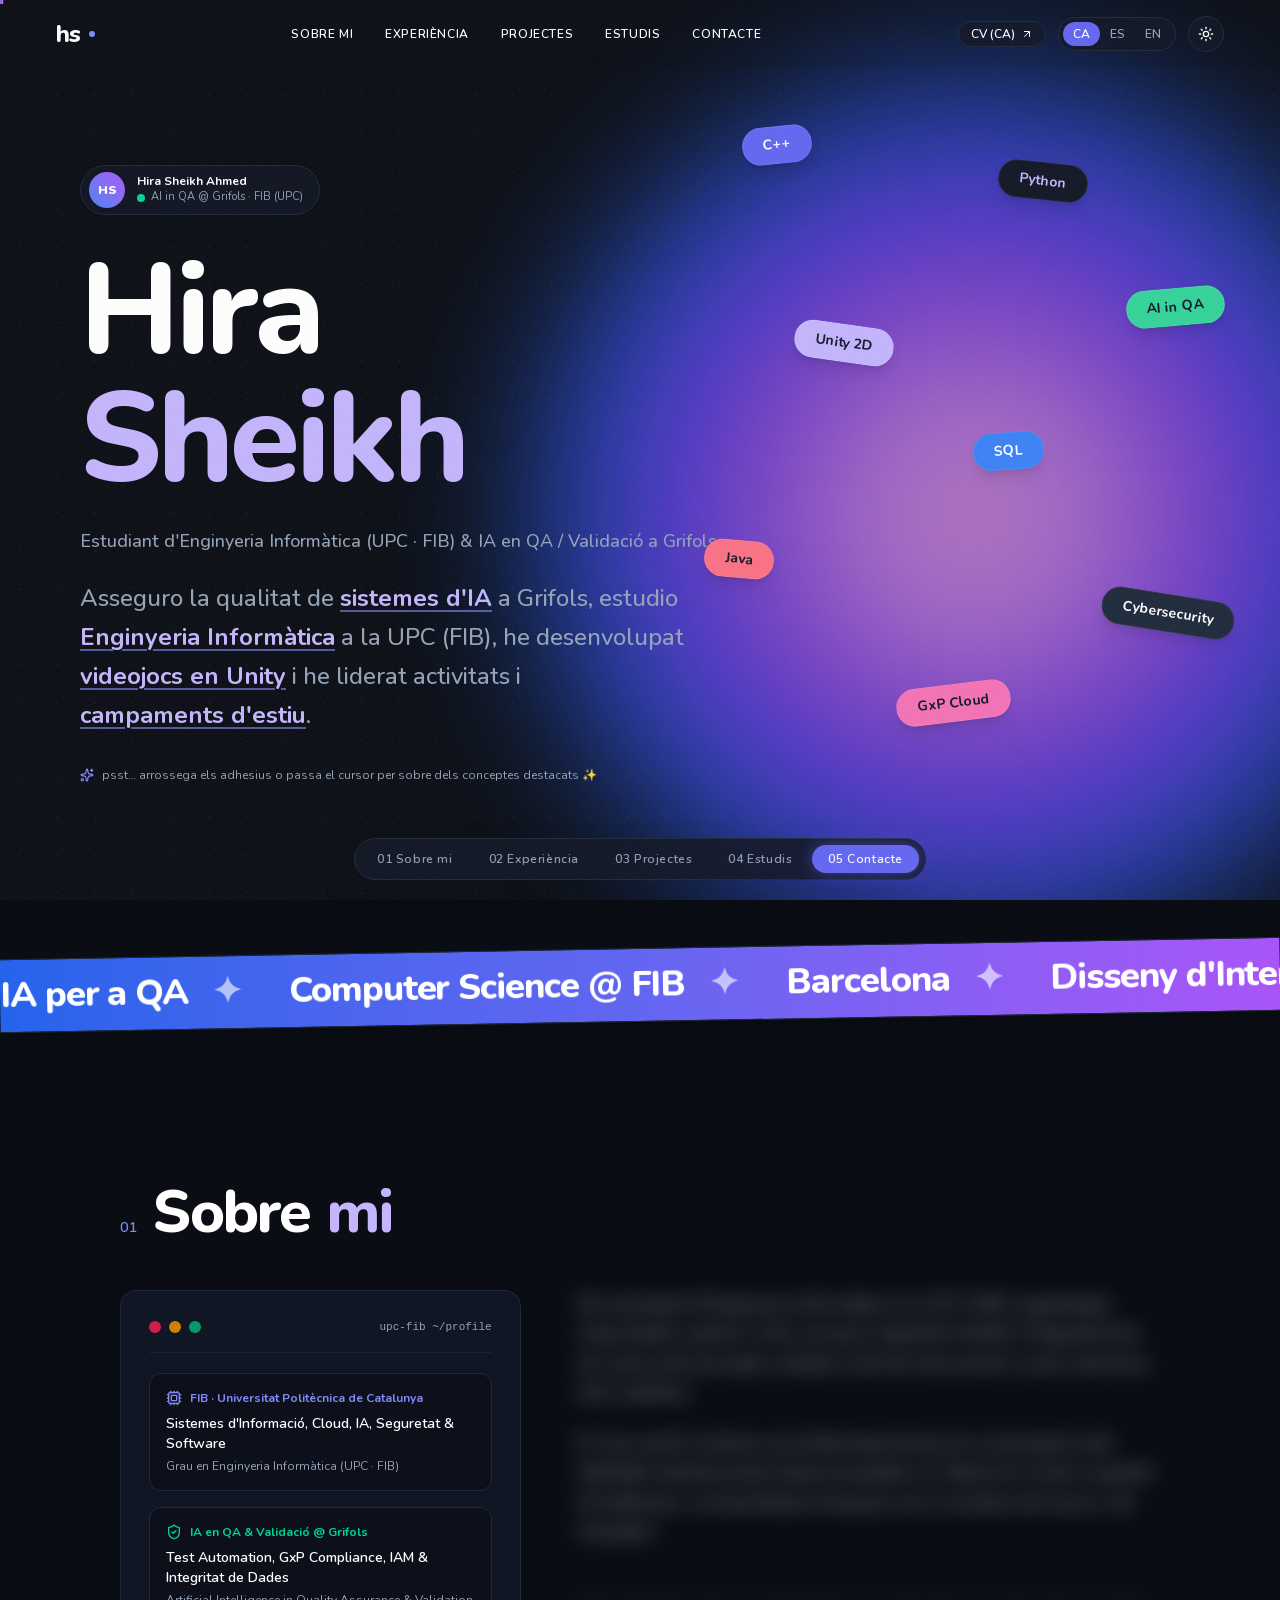
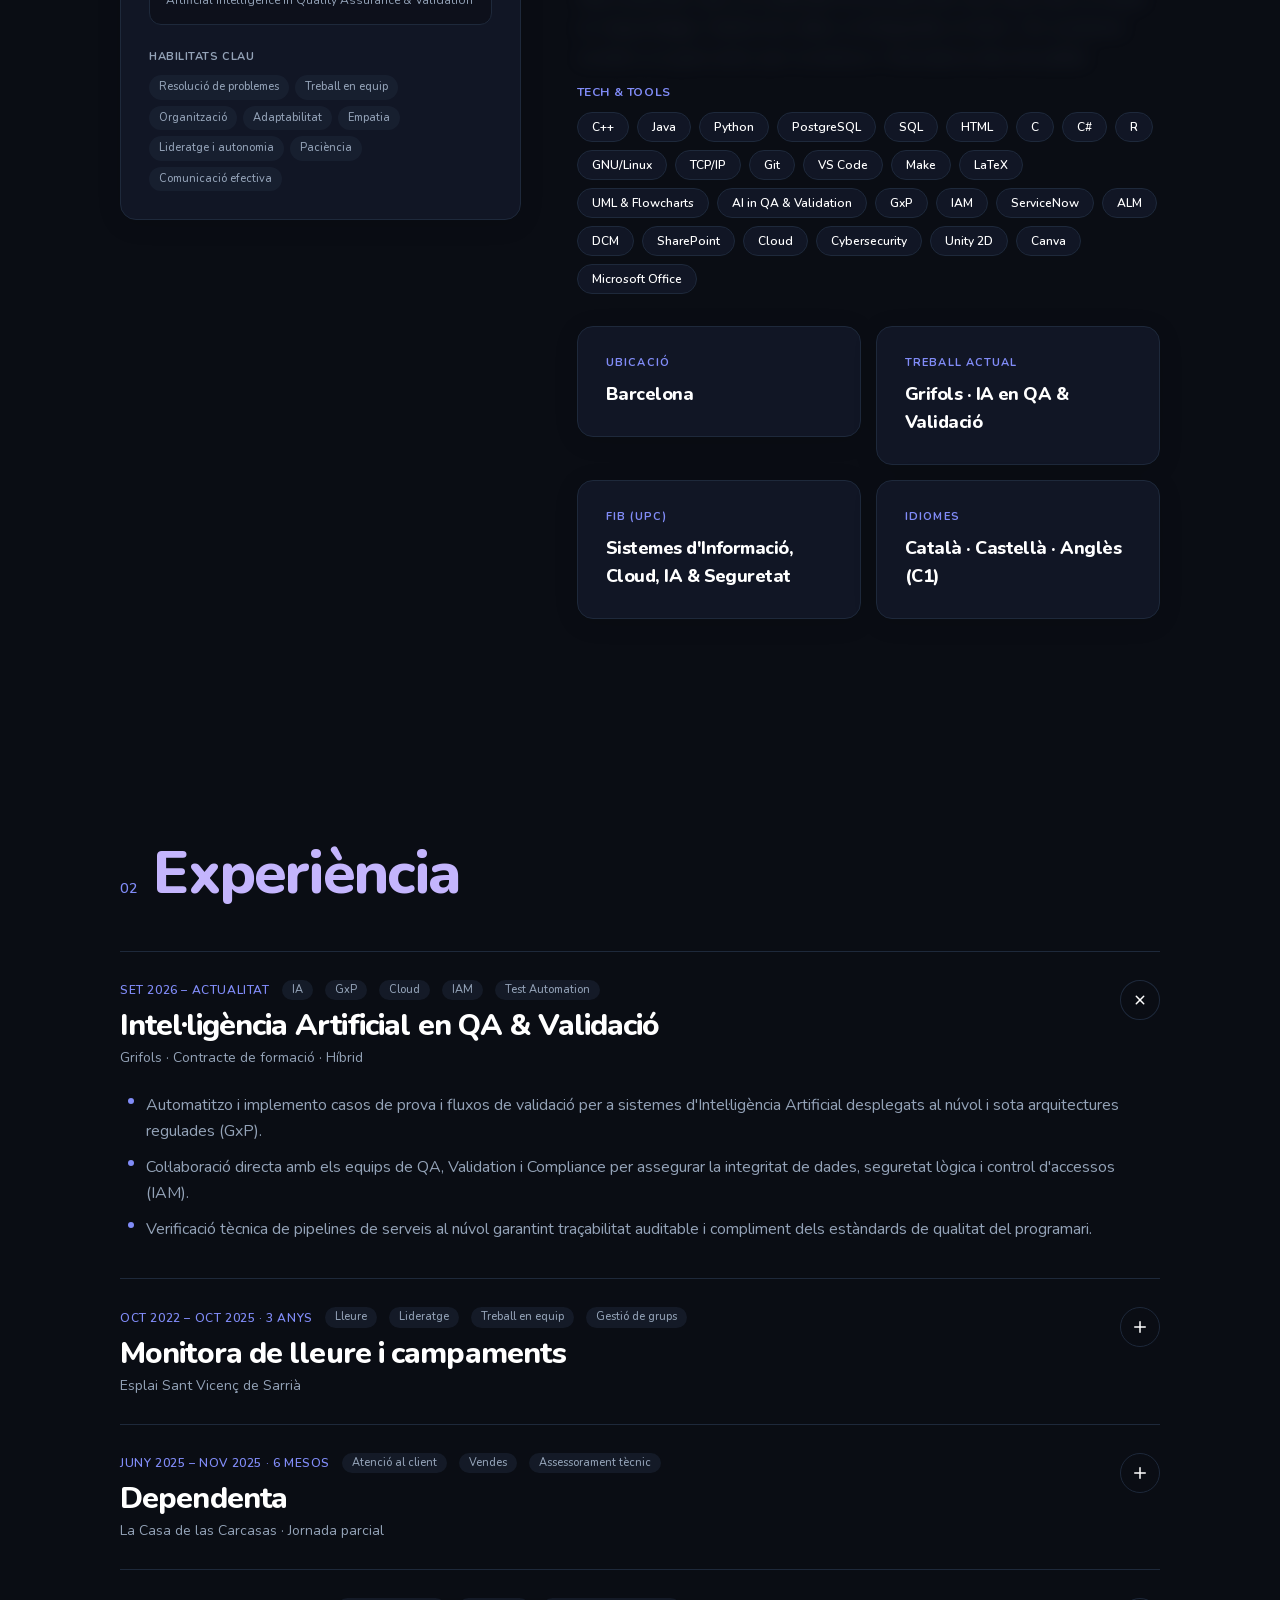
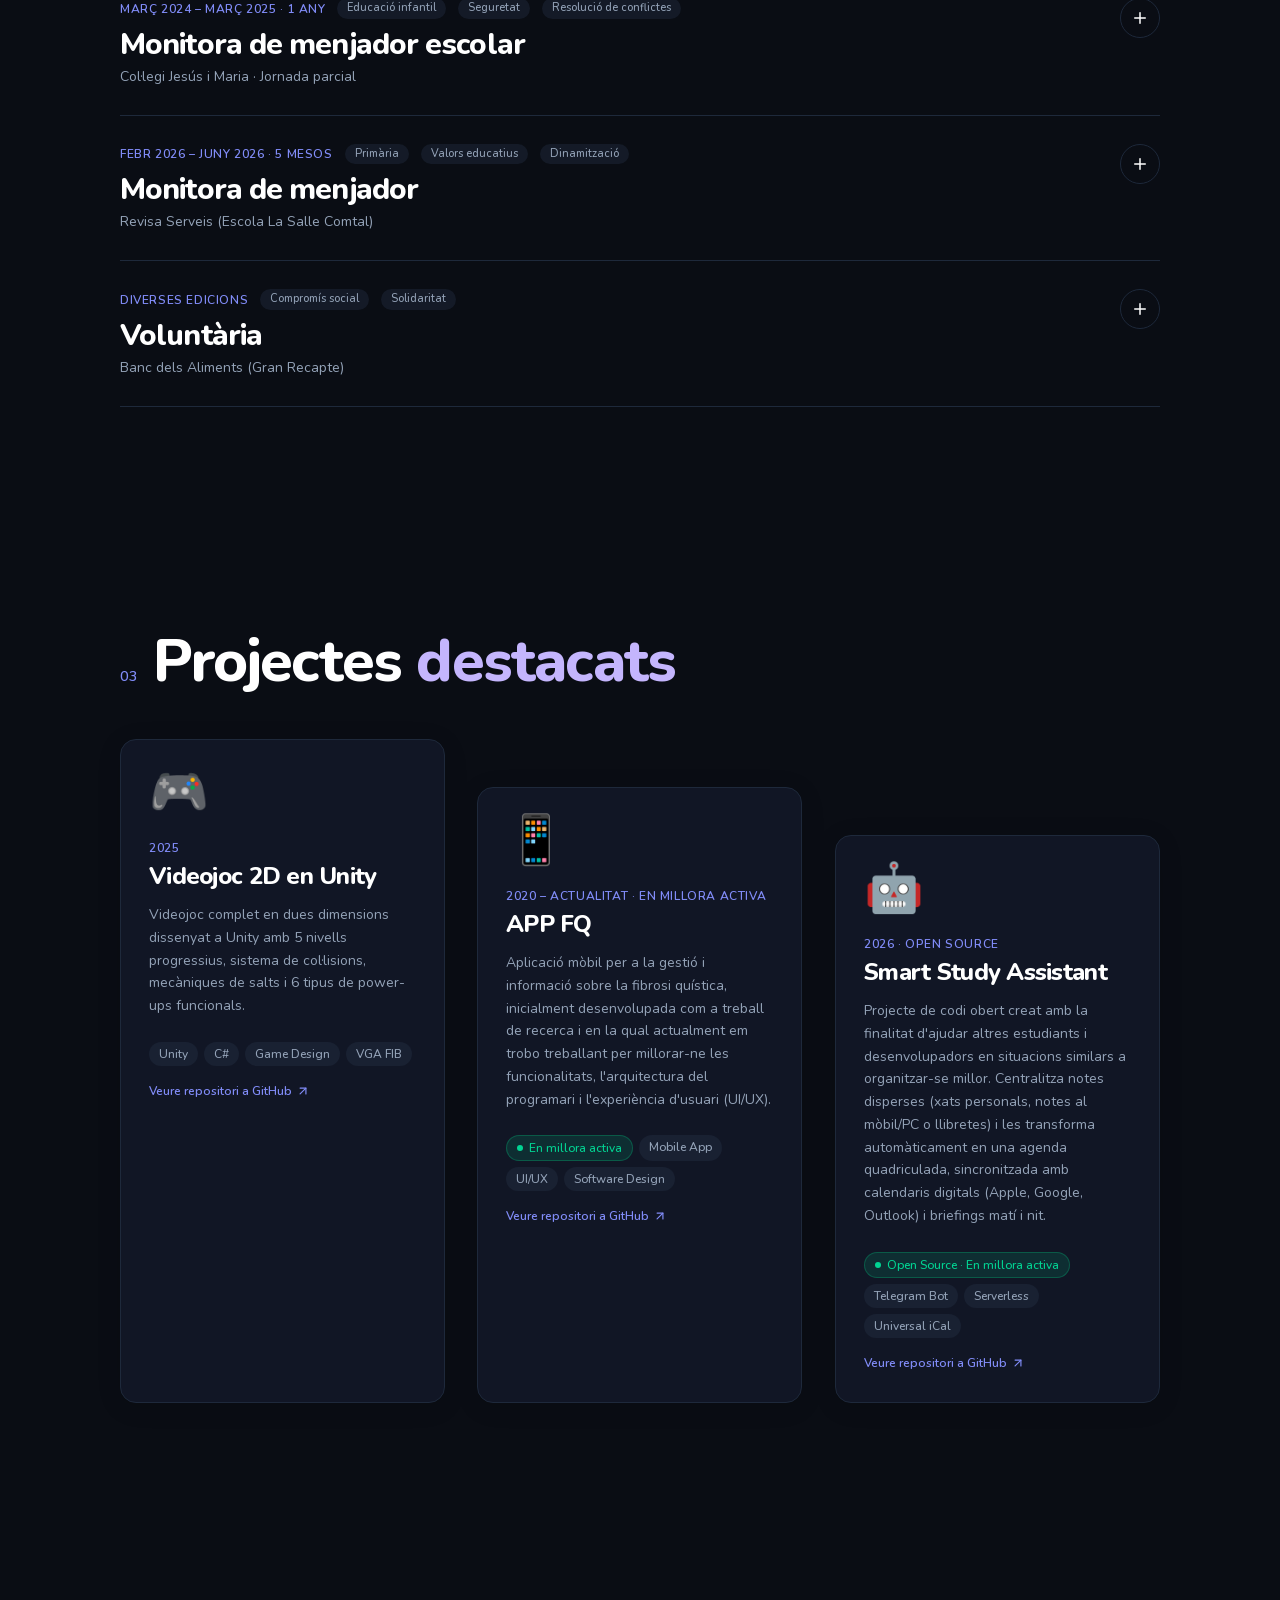
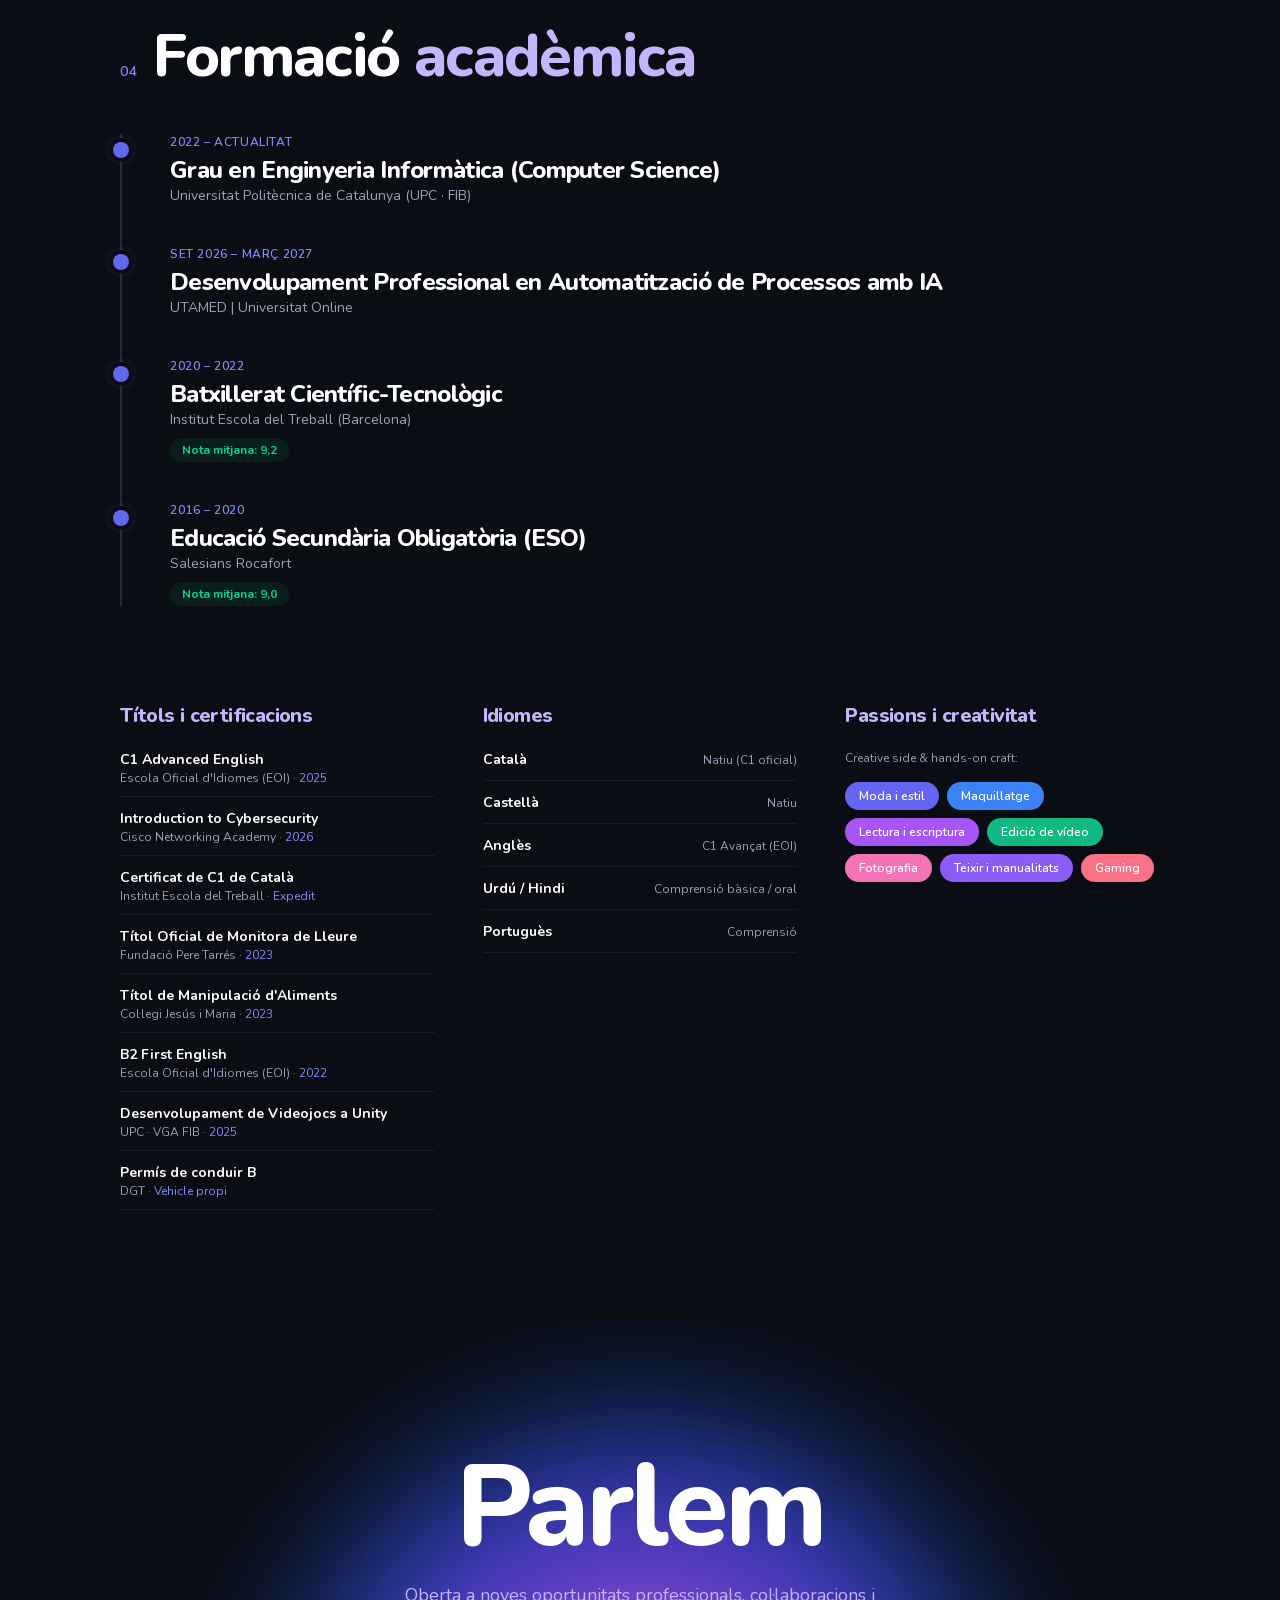
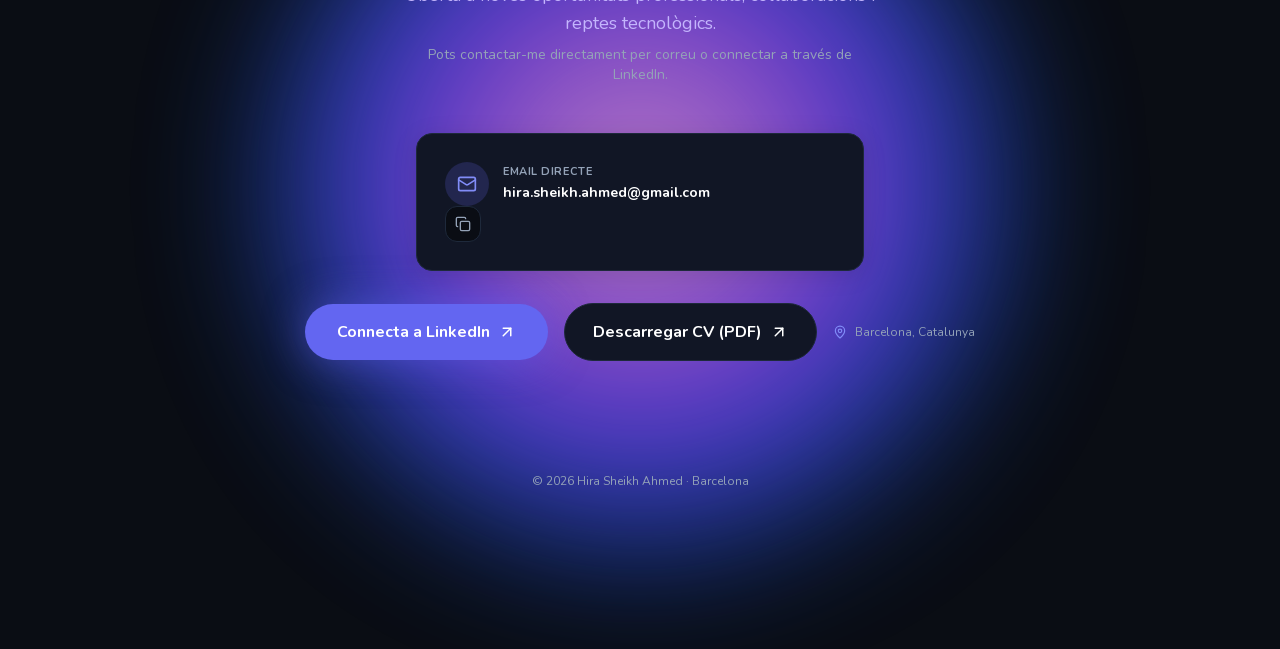
==== commit e976427e: "feat: Update Smart Study Assistant subtitle and text in index.html (open-source helping others)" ====
--- a/index.html
+++ b/index.html
@@ -1 +1 @@
-<!DOCTYPE html><html lang="ca" data-theme="dark" class="tO76AW_variable"><head><meta charSet="utf-8"/><meta name="viewport" content="width=device-width, initial-scale=1"/><link rel="preload" href="/_next/static/media/29e2a75af8e45044-s.p.2kjei9psvcorz.woff2" as="font" crossorigin="" type="font/woff2"/><link rel="stylesheet" href="/_next/static/chunks/2umo2y6f7f9hi.css" data-precedence="next"/><link rel="preload" as="script" fetchPriority="low" href="/_next/static/chunks/0j1we3cwg31qe.js"/><script src="/_next/static/chunks/1cuyxw6v18rxx.js" async=""></script><script src="/_next/static/chunks/39_j1bdzreq0m.js" async=""></script><script src="/_next/static/chunks/turbopack-2u1d16houkiyo.js" async=""></script><script src="/_next/static/chunks/1ua2kfq9s-me6.js" async=""></script><script src="/_next/static/chunks/1u9oo_kta54_x.js" async=""></script><meta name="next-size-adjust" content=""/><title>Hira Sheikh</title><meta name="description" content="Informatics Engineering student, QA &amp; Validation in AI, Barcelona"/><link rel="icon" href="/favicon.ico?favicon.117ezoe8m31dk.ico" sizes="48x48" type="image/x-icon"/><script src="/_next/static/chunks/0cz1d0mv5g_q7.js" noModule=""></script></head><body><div hidden=""><!--$--><!--/$--></div><main class="relative min-h-screen"><canvas aria-hidden="true" class="pointer-events-none fixed inset-0 -z-10 h-full w-full"></canvas><div class="fixed left-0 top-0 z-[90] h-1 w-full origin-left bg-gradient-to-r from-[#3B82F6] via-[#A855F7] to-[#F472B6]" style="transform:scaleX(0)"></div><header class="site-nav fixed left-0 top-0 z-50 flex w-full items-center justify-between px-6 py-4 backdrop-blur-md md:px-14"><a href="#top" class="font-display flex items-center gap-2 text-2xl font-black"><span>hs</span><span class="h-1.5 w-1.5 rounded-full bg-[var(--accent)]"></span></a><nav class="hidden gap-8 text-xs font-semibold uppercase tracking-wider md:flex"><a href="#about" class="relative py-1 transition-colors hover:text-[var(--hi)]">Sobre mi</a><a href="#experience" class="relative py-1 transition-colors hover:text-[var(--hi)]">Experiència</a><a href="#projects" class="relative py-1 transition-colors hover:text-[var(--hi)]">Projectes</a><a href="#education" class="relative py-1 transition-colors hover:text-[var(--hi)]">Estudis</a><a href="#contact" class="relative py-1 transition-colors hover:text-[var(--hi)]">Contacte</a></nav><div class="flex items-center gap-3"><a href="/CV_Hira_Sheikh_Ahmed_ca.pdf" target="_blank" rel="noreferrer" class="hidden sm:inline-flex items-center gap-1.5 rounded-full border border-[var(--line)] bg-[var(--card)]/80 px-3 py-1 text-xs font-semibold hover:border-[var(--accent)] transition-colors" title="CV (CA)"><span>CV (<!-- -->CA<!-- -->)</span><svg xmlns="http://www.w3.org/2000/svg" width="12" height="12" viewBox="0 0 24 24" fill="none" stroke="currentColor" stroke-width="2" stroke-linecap="round" stroke-linejoin="round" class="lucide lucide-arrow-up-right" aria-hidden="true"><path d="M7 7h10v10"></path><path d="M7 17 17 7"></path></svg></a><div class="flex rounded-full border border-[var(--line)] bg-[var(--card)]/80 p-1 text-xs"><button type="button" class="rounded-full px-2.5 py-1 uppercase font-semibold transition-colors bg-[#6366F1] text-white">ca</button><button type="button" class="rounded-full px-2.5 py-1 uppercase font-semibold transition-colors text-[var(--muted)] hover:text-[var(--fg)]">es</button><button type="button" class="rounded-full px-2.5 py-1 uppercase font-semibold transition-colors text-[var(--muted)] hover:text-[var(--fg)]">en</button></div><button type="button" aria-label="theme toggle" class="grid h-9 w-9 place-items-center rounded-full border border-[var(--line)] bg-[var(--card)]/80 text-[var(--fg)] transition-colors hover:border-[var(--accent)]"><span style="opacity:1;transform:none"><svg xmlns="http://www.w3.org/2000/svg" width="16" height="16" viewBox="0 0 24 24" fill="none" stroke="currentColor" stroke-width="2" stroke-linecap="round" stroke-linejoin="round" class="lucide lucide-sun" aria-hidden="true"><circle cx="12" cy="12" r="4"></circle><path d="M12 2v2"></path><path d="M12 20v2"></path><path d="m4.93 4.93 1.41 1.41"></path><path d="m17.66 17.66 1.41 1.41"></path><path d="M2 12h2"></path><path d="M20 12h2"></path><path d="m6.34 17.66-1.41 1.41"></path><path d="m19.07 4.93-1.41 1.41"></path></svg></span></button></div></header><nav class="fixed bottom-5 left-1/2 z-50 flex -translate-x-1/2 gap-1 rounded-full border border-[var(--line)] bg-[var(--card)]/90 p-1.5 shadow-2xl backdrop-blur-md"><a href="#about" title="Sobre mi" class="relative rounded-full px-3 py-1.5 text-xs font-semibold tracking-wider transition-colors md:px-4 text-white"><span class="absolute inset-0 -z-0 rounded-full bg-[#6366F1] shadow-[0_0_16px_rgba(99,102,241,0.5)]"></span><span class="relative z-10">0<!-- -->1<span class="hidden md:inline"> <!-- -->Sobre mi</span></span></a><a href="#experience" title="Experiència" class="relative rounded-full px-3 py-1.5 text-xs font-semibold tracking-wider transition-colors md:px-4 text-[var(--muted)] hover:text-[var(--fg)]"><span class="relative z-10">0<!-- -->2<span class="hidden md:inline"> <!-- -->Experiència</span></span></a><a href="#projects" title="Projectes" class="relative rounded-full px-3 py-1.5 text-xs font-semibold tracking-wider transition-colors md:px-4 text-[var(--muted)] hover:text-[var(--fg)]"><span class="relative z-10">0<!-- -->3<span class="hidden md:inline"> <!-- -->Projectes</span></span></a><a href="#education" title="Estudis" class="relative rounded-full px-3 py-1.5 text-xs font-semibold tracking-wider transition-colors md:px-4 text-[var(--muted)] hover:text-[var(--fg)]"><span class="relative z-10">0<!-- -->4<span class="hidden md:inline"> <!-- -->Estudis</span></span></a><a href="#contact" title="Contacte" class="relative rounded-full px-3 py-1.5 text-xs font-semibold tracking-wider transition-colors md:px-4 text-[var(--muted)] hover:text-[var(--fg)]"><span class="relative z-10">0<!-- -->5<span class="hidden md:inline"> <!-- -->Contacte</span></span></a></nav><section id="top" class="relative flex min-h-screen flex-col justify-center overflow-hidden px-6 pb-20 pt-32 md:px-14 lg:px-20"><div aria-hidden="true" class="aurora pointer-events-none absolute right-[-12%] top-[6%] h-[72vw] w-[72vw] max-h-[920px] max-w-[920px]" style="transform:none"></div><div class="relative z-10 max-w-5xl"><div class="mb-8 inline-flex items-center gap-3 rounded-full border border-[var(--line)] bg-[var(--card)]/80 py-1.5 pl-2 pr-4 shadow-sm backdrop-blur-md" style="opacity:0;transform:translateY(-16px)"><div class="grid h-9 w-9 place-items-center rounded-full bg-gradient-to-tr from-[#3B82F6] to-[#A855F7] text-xs font-black text-white shadow-sm">HS</div><div><p class="text-xs font-bold leading-tight text-[var(--fg)]">Hira Sheikh Ahmed</p><p class="flex items-center gap-1.5 text-[11px] text-[var(--muted)]"><span class="inline-block h-2 w-2 rounded-full bg-emerald-400 animate-pulse"></span>AI in QA @ Grifols · FIB (UPC)</p></div></div><h1 class="font-display text-6xl font-extrabold tracking-tight sm:text-7xl md:text-8xl lg:text-9xl" style="opacity:0;transform:translateY(30px)"><span class="block text-[var(--fg)] hover:text-[var(--hi)] transition-colors">Hira</span><span class="block text-[var(--hi)]">Sheikh</span></h1><p class="mt-6 max-w-2xl text-base font-medium text-[var(--muted)] md:text-lg" style="opacity:0;transform:translateY(20px)">Estudiant d&#x27;Enginyeria Informàtica (UPC · FIB) &amp; IA en QA / Validació a Grifols</p><div class="relative z-20 mt-6 max-w-2xl"><p class="text-xl font-medium leading-relaxed md:text-2xl"><span class="text-[var(--muted)]">Asseguro la qualitat de </span><button type="button" data-hover="true" class="font-bold text-[var(--hi)] underline decoration-[var(--accent)]/60 underline-offset-4 transition-colors hover:text-[var(--fg)] hover:decoration-[var(--hi)]">sistemes d&#x27;IA</button><span class="text-[var(--muted)]"> a Grifols, estudio </span><button type="button" data-hover="true" class="font-bold text-[var(--hi)] underline decoration-[var(--accent)]/60 underline-offset-4 transition-colors hover:text-[var(--fg)] hover:decoration-[var(--hi)]">Enginyeria Informàtica</button><span class="text-[var(--muted)]"> a la UPC (FIB), he desenvolupat </span><button type="button" data-hover="true" class="font-bold text-[var(--hi)] underline decoration-[var(--accent)]/60 underline-offset-4 transition-colors hover:text-[var(--fg)] hover:decoration-[var(--hi)]">videojocs en Unity</button><span class="text-[var(--muted)]"> i he liderat activitats i </span><button type="button" data-hover="true" class="font-bold text-[var(--hi)] underline decoration-[var(--accent)]/60 underline-offset-4 transition-colors hover:text-[var(--fg)] hover:decoration-[var(--hi)]">campaments d&#x27;estiu</button><span class="text-[var(--muted)]">.</span></p></div><p class="mt-8 flex items-center gap-2 text-xs text-[var(--muted)]" style="opacity:0"><svg xmlns="http://www.w3.org/2000/svg" width="14" height="14" viewBox="0 0 24 24" fill="none" stroke="currentColor" stroke-width="2" stroke-linecap="round" stroke-linejoin="round" class="lucide lucide-sparkles lucide-stars text-[var(--accent)]" aria-hidden="true"><path d="M11.017 2.814a1 1 0 0 1 1.966 0l1.051 5.558a2 2 0 0 0 1.594 1.594l5.558 1.051a1 1 0 0 1 0 1.966l-5.558 1.051a2 2 0 0 0-1.594 1.594l-1.051 5.558a1 1 0 0 1-1.966 0l-1.051-5.558a2 2 0 0 0-1.594-1.594l-5.558-1.051a1 1 0 0 1 0-1.966l5.558-1.051a2 2 0 0 0 1.594-1.594z"></path><path d="M20 2v4"></path><path d="M22 4h-4"></path><circle cx="4" cy="20" r="2"></circle></svg> <!-- -->psst… arrossega els adhesius o passa el cursor per sobre dels conceptes destacats ✨</p></div><div data-hover="true" class="absolute z-20 hidden select-none rounded-full px-5 py-2 text-xs font-bold shadow-lg md:block md:text-sm" draggable="false" style="left:58%;top:14%;background:#6366F1;color:#fff;border:1px solid rgba(255,255,255,0.08);transform:scale(0) rotate(-24deg);-webkit-touch-callout:none;-webkit-user-select:none;user-select:none;touch-action:none">C++</div><div data-hover="true" class="absolute z-20 hidden select-none rounded-full px-5 py-2 text-xs font-bold shadow-lg md:block md:text-sm" draggable="false" style="left:78%;top:18%;background:#111625;color:#C4B5FD;border:1px solid rgba(255,255,255,0.08);transform:scale(0) rotate(24deg);-webkit-touch-callout:none;-webkit-user-select:none;user-select:none;touch-action:none">Python</div><div data-hover="true" class="absolute z-20 hidden select-none rounded-full px-5 py-2 text-xs font-bold shadow-lg md:block md:text-sm" draggable="false" style="left:88%;top:32%;background:#34D399;color:#0F172A;border:1px solid rgba(255,255,255,0.08);transform:scale(0) rotate(-20deg);-webkit-touch-callout:none;-webkit-user-select:none;user-select:none;touch-action:none">AI in QA</div><div data-hover="true" class="absolute z-20 hidden select-none rounded-full px-5 py-2 text-xs font-bold shadow-lg md:block md:text-sm" draggable="false" style="left:62%;top:36%;background:#C4B5FD;color:#0F172A;border:1px solid rgba(255,255,255,0.08);transform:scale(0) rotate(32deg);-webkit-touch-callout:none;-webkit-user-select:none;user-select:none;touch-action:none">Unity 2D</div><div data-hover="true" class="absolute z-20 hidden select-none rounded-full px-5 py-2 text-xs font-bold shadow-lg md:block md:text-sm" draggable="false" style="left:76%;top:48%;background:#3B82F6;color:#fff;border:1px solid rgba(255,255,255,0.08);transform:scale(0) rotate(-16deg);-webkit-touch-callout:none;-webkit-user-select:none;user-select:none;touch-action:none">SQL</div><div data-hover="true" class="absolute z-20 hidden select-none rounded-full px-5 py-2 text-xs font-bold shadow-lg md:block md:text-sm" draggable="false" style="left:55%;top:60%;background:#FB7185;color:#0F172A;border:1px solid rgba(255,255,255,0.08);transform:scale(0) rotate(20deg);-webkit-touch-callout:none;-webkit-user-select:none;user-select:none;touch-action:none">Java</div><div data-hover="true" class="absolute z-20 hidden select-none rounded-full px-5 py-2 text-xs font-bold shadow-lg md:block md:text-sm" draggable="false" style="left:86%;top:66%;background:#1E293B;color:#fff;border:1px solid rgba(255,255,255,0.08);transform:scale(0) rotate(36deg);-webkit-touch-callout:none;-webkit-user-select:none;user-select:none;touch-action:none">Cybersecurity</div><div data-hover="true" class="absolute z-20 hidden select-none rounded-full px-5 py-2 text-xs font-bold shadow-lg md:block md:text-sm" draggable="false" style="left:70%;top:76%;background:#F472B6;color:#0F172A;border:1px solid rgba(255,255,255,0.08);transform:scale(0) rotate(-28deg);-webkit-touch-callout:none;-webkit-user-select:none;user-select:none;touch-action:none">GxP Cloud</div></section><div class="py-12"><div class="-rotate-1 overflow-hidden border-y border-[var(--line)] bg-gradient-to-r from-[#2563EB] via-[#6366F1] to-[#A855F7] py-4 text-white shadow-lg select-none"><div class="animate-marquee flex w-max"><div class="flex shrink-0 items-center gap-12 pr-12 whitespace-nowrap"><span class="font-display flex items-center gap-6 text-2xl font-bold tracking-wider md:text-4xl">IA per a QA<!-- --> <span class="text-white/60">✦</span></span><span class="font-display flex items-center gap-6 text-2xl font-bold tracking-wider md:text-4xl">Computer Science @ FIB<!-- --> <span class="text-white/60">✦</span></span><span class="font-display flex items-center gap-6 text-2xl font-bold tracking-wider md:text-4xl">Barcelona<!-- --> <span class="text-white/60">✦</span></span><span class="font-display flex items-center gap-6 text-2xl font-bold tracking-wider md:text-4xl">Disseny d&#x27;Interfícies<!-- --> <span class="text-white/60">✦</span></span><span class="font-display flex items-center gap-6 text-2xl font-bold tracking-wider md:text-4xl">Unity 2D<!-- --> <span class="text-white/60">✦</span></span><span class="font-display flex items-center gap-6 text-2xl font-bold tracking-wider md:text-4xl">Ciberseguretat<!-- --> <span class="text-white/60">✦</span></span><span class="font-display flex items-center gap-6 text-2xl font-bold tracking-wider md:text-4xl">Automatització de Proves<!-- --> <span class="text-white/60">✦</span></span><span class="font-display flex items-center gap-6 text-2xl font-bold tracking-wider md:text-4xl">Sempre aprenent<!-- --> <span class="text-white/60">✦</span></span><span class="font-display flex items-center gap-6 text-2xl font-bold tracking-wider md:text-4xl">IA per a QA<!-- --> <span class="text-white/60">✦</span></span><span class="font-display flex items-center gap-6 text-2xl font-bold tracking-wider md:text-4xl">Computer Science @ FIB<!-- --> <span class="text-white/60">✦</span></span><span class="font-display flex items-center gap-6 text-2xl font-bold tracking-wider md:text-4xl">Barcelona<!-- --> <span class="text-white/60">✦</span></span><span class="font-display flex items-center gap-6 text-2xl font-bold tracking-wider md:text-4xl">Disseny d&#x27;Interfícies<!-- --> <span class="text-white/60">✦</span></span><span class="font-display flex items-center gap-6 text-2xl font-bold tracking-wider md:text-4xl">Unity 2D<!-- --> <span class="text-white/60">✦</span></span><span class="font-display flex items-center gap-6 text-2xl font-bold tracking-wider md:text-4xl">Ciberseguretat<!-- --> <span class="text-white/60">✦</span></span><span class="font-display flex items-center gap-6 text-2xl font-bold tracking-wider md:text-4xl">Automatització de Proves<!-- --> <span class="text-white/60">✦</span></span><span class="font-display flex items-center gap-6 text-2xl font-bold tracking-wider md:text-4xl">Sempre aprenent<!-- --> <span class="text-white/60">✦</span></span></div><div class="flex shrink-0 items-center gap-12 pr-12 whitespace-nowrap" aria-hidden="true"><span class="font-display flex items-center gap-6 text-2xl font-bold tracking-wider md:text-4xl">IA per a QA<!-- --> <span class="text-white/60">✦</span></span><span class="font-display flex items-center gap-6 text-2xl font-bold tracking-wider md:text-4xl">Computer Science @ FIB<!-- --> <span class="text-white/60">✦</span></span><span class="font-display flex items-center gap-6 text-2xl font-bold tracking-wider md:text-4xl">Barcelona<!-- --> <span class="text-white/60">✦</span></span><span class="font-display flex items-center gap-6 text-2xl font-bold tracking-wider md:text-4xl">Disseny d&#x27;Interfícies<!-- --> <span class="text-white/60">✦</span></span><span class="font-display flex items-center gap-6 text-2xl font-bold tracking-wider md:text-4xl">Unity 2D<!-- --> <span class="text-white/60">✦</span></span><span class="font-display flex items-center gap-6 text-2xl font-bold tracking-wider md:text-4xl">Ciberseguretat<!-- --> <span class="text-white/60">✦</span></span><span class="font-display flex items-center gap-6 text-2xl font-bold tracking-wider md:text-4xl">Automatització de Proves<!-- --> <span class="text-white/60">✦</span></span><span class="font-display flex items-center gap-6 text-2xl font-bold tracking-wider md:text-4xl">Sempre aprenent<!-- --> <span class="text-white/60">✦</span></span><span class="font-display flex items-center gap-6 text-2xl font-bold tracking-wider md:text-4xl">IA per a QA<!-- --> <span class="text-white/60">✦</span></span><span class="font-display flex items-center gap-6 text-2xl font-bold tracking-wider md:text-4xl">Computer Science @ FIB<!-- --> <span class="text-white/60">✦</span></span><span class="font-display flex items-center gap-6 text-2xl font-bold tracking-wider md:text-4xl">Barcelona<!-- --> <span class="text-white/60">✦</span></span><span class="font-display flex items-center gap-6 text-2xl font-bold tracking-wider md:text-4xl">Disseny d&#x27;Interfícies<!-- --> <span class="text-white/60">✦</span></span><span class="font-display flex items-center gap-6 text-2xl font-bold tracking-wider md:text-4xl">Unity 2D<!-- --> <span class="text-white/60">✦</span></span><span class="font-display flex items-center gap-6 text-2xl font-bold tracking-wider md:text-4xl">Ciberseguretat<!-- --> <span class="text-white/60">✦</span></span><span class="font-display flex items-center gap-6 text-2xl font-bold tracking-wider md:text-4xl">Automatització de Proves<!-- --> <span class="text-white/60">✦</span></span><span class="font-display flex items-center gap-6 text-2xl font-bold tracking-wider md:text-4xl">Sempre aprenent<!-- --> <span class="text-white/60">✦</span></span></div></div></div></div><section id="about" class="mx-auto max-w-6xl px-6 py-28 md:px-14"><div class="mb-12 flex items-baseline gap-4" style="opacity:0;transform:translateY(36px)"><span class="text-sm font-semibold tracking-wider text-[var(--accent)]">01</span><h2 class="font-display text-4xl font-extrabold tracking-tight md:text-6xl">Sobre<!-- --> <span class="text-[var(--hi)]">mi</span></h2></div><div class="grid gap-14 md:grid-cols-12"><div class="md:col-span-5"><div class="" style="opacity:0;transform:translateY(36px)"><div data-hover="true" class="relative overflow-hidden rounded-2xl border border-[var(--line)] bg-[var(--card)] p-7 shadow-[0_4px_24px_rgba(0,0,0,0.12)] transition-shadow duration-300 hover:shadow-[0_8px_32px_rgba(99,102,241,0.18)] p-6" style="transform:perspective(900px)"><div class="pointer-events-none absolute inset-0 opacity-0 transition-opacity duration-300 hover:opacity-100" style="background:radial-gradient(320px circle at var(--mx) var(--my), rgba(129,140,248,0.2), transparent 60%)"></div><div class="relative z-10"><div class="flex items-center justify-between border-b border-[var(--line)]/60 pb-4"><div class="flex items-center gap-2"><span class="h-3 w-3 rounded-full bg-rose-500/80"></span><span class="h-3 w-3 rounded-full bg-amber-500/80"></span><span class="h-3 w-3 rounded-full bg-emerald-500/80"></span></div><span class="text-[11px] font-mono text-[var(--muted)]">upc-fib ~/profile</span></div><div class="mt-5 space-y-4"><div class="rounded-xl border border-[var(--line)] bg-[var(--bg)]/60 p-4"><div class="flex items-center gap-2 text-xs font-bold text-[var(--accent)]"><svg xmlns="http://www.w3.org/2000/svg" width="16" height="16" viewBox="0 0 24 24" fill="none" stroke="currentColor" stroke-width="2" stroke-linecap="round" stroke-linejoin="round" class="lucide lucide-cpu" aria-hidden="true"><path d="M12 20v2"></path><path d="M12 2v2"></path><path d="M17 20v2"></path><path d="M17 2v2"></path><path d="M2 12h2"></path><path d="M2 17h2"></path><path d="M2 7h2"></path><path d="M20 12h2"></path><path d="M20 17h2"></path><path d="M20 7h2"></path><path d="M7 20v2"></path><path d="M7 2v2"></path><rect x="4" y="4" width="16" height="16" rx="2"></rect><rect x="8" y="8" width="8" height="8" rx="1"></rect></svg> FIB · Universitat Politècnica de Catalunya</div><p class="mt-2 text-sm font-semibold text-[var(--fg)]">Sistemes d&#x27;Informació, Cloud, IA, Seguretat &amp; Software</p><p class="mt-1 text-xs text-[var(--muted)]">Grau en Enginyeria Informàtica (UPC · FIB)</p></div><div class="rounded-xl border border-[var(--line)] bg-[var(--bg)]/60 p-4"><div class="flex items-center gap-2 text-xs font-bold text-emerald-400"><svg xmlns="http://www.w3.org/2000/svg" width="16" height="16" viewBox="0 0 24 24" fill="none" stroke="currentColor" stroke-width="2" stroke-linecap="round" stroke-linejoin="round" class="lucide lucide-shield-check" aria-hidden="true"><path d="M20 13c0 5-3.5 7.5-7.66 8.95a1 1 0 0 1-.67-.01C7.5 20.5 4 18 4 13V6a1 1 0 0 1 1-1c2 0 4.5-1.2 6.24-2.72a1.17 1.17 0 0 1 1.52 0C14.51 3.81 17 5 19 5a1 1 0 0 1 1 1z"></path><path d="m9 12 2 2 4-4"></path></svg> IA en QA &amp; Validació @ Grifols</div><p class="mt-2 text-sm font-semibold text-[var(--fg)]">Test Automation, GxP Compliance, IAM &amp; Integritat de Dades</p><p class="mt-1 text-xs text-[var(--muted)]">Artificial Intelligence in Quality Assurance &amp; Validation</p></div></div><div class="mt-6"><p class="text-[11px] font-bold uppercase tracking-wider text-[var(--muted)] mb-2.5">Habilitats clau</p><div class="flex flex-wrap gap-1.5"><span class="rounded-full bg-[var(--line)]/50 px-2.5 py-1 text-[11px] font-medium text-[var(--muted)]">Resolució de problemes</span><span class="rounded-full bg-[var(--line)]/50 px-2.5 py-1 text-[11px] font-medium text-[var(--muted)]">Treball en equip</span><span class="rounded-full bg-[var(--line)]/50 px-2.5 py-1 text-[11px] font-medium text-[var(--muted)]">Organització</span><span class="rounded-full bg-[var(--line)]/50 px-2.5 py-1 text-[11px] font-medium text-[var(--muted)]">Adaptabilitat</span><span class="rounded-full bg-[var(--line)]/50 px-2.5 py-1 text-[11px] font-medium text-[var(--muted)]">Empatia</span><span class="rounded-full bg-[var(--line)]/50 px-2.5 py-1 text-[11px] font-medium text-[var(--muted)]">Lideratge i autonomia</span><span class="rounded-full bg-[var(--line)]/50 px-2.5 py-1 text-[11px] font-medium text-[var(--muted)]">Paciència</span><span class="rounded-full bg-[var(--line)]/50 px-2.5 py-1 text-[11px] font-medium text-[var(--muted)]">Comunicació efectiva</span></div></div></div></div></div></div><div class="space-y-8 md:col-span-7"><div class="space-y-5 text-base leading-relaxed text-[var(--muted)] md:text-lg"><p style="filter:blur(10px);opacity:0.2;transform:translateY(20px)">Sóc estudiant d&#x27;Enginyeria Informàtica a la UPC (FIB), organitzada, responsable, pacient i amb una gran capacitat d&#x27;anàlisi. M&#x27;agrada tenir les coses estructurades, treballo molt bé sota pressió i prenc decisions amb rapidesa.</p><p style="filter:blur(10px);opacity:0.2;transform:translateY(20px)">El meu perfil combina una sòlida base tècnica en computació amb habilitats interpersonals desenvolupades en l&#x27;atenció al client, la gestió d&#x27;incidències i la dinamització d&#x27;equips com a monitora de lleure i de menjador.</p><p style="filter:blur(10px);opacity:0.2;transform:translateY(20px)">Més enllà del codi, la creativitat forma part del meu dia a dia: la moda, el maquillatge, l&#x27;edició de vídeo, la fotografia, el teixir i fer pulseres, sumat a un gran amor per la lectura i l&#x27;escriptura des de petita.</p></div><div class="" style="opacity:0;transform:translateY(36px)"><p class="mb-3 text-xs font-bold uppercase tracking-wider text-[var(--accent)]">Tech &amp; Tools</p><div class="flex flex-wrap gap-2"><span data-hover="true" class="rounded-full border border-[var(--line)] bg-[var(--card)] px-3.5 py-1.5 text-xs font-semibold text-[var(--fg)] transition-colors">C++</span><span data-hover="true" class="rounded-full border border-[var(--line)] bg-[var(--card)] px-3.5 py-1.5 text-xs font-semibold text-[var(--fg)] transition-colors">Java</span><span data-hover="true" class="rounded-full border border-[var(--line)] bg-[var(--card)] px-3.5 py-1.5 text-xs font-semibold text-[var(--fg)] transition-colors">Python</span><span data-hover="true" class="rounded-full border border-[var(--line)] bg-[var(--card)] px-3.5 py-1.5 text-xs font-semibold text-[var(--fg)] transition-colors">PostgreSQL</span><span data-hover="true" class="rounded-full border border-[var(--line)] bg-[var(--card)] px-3.5 py-1.5 text-xs font-semibold text-[var(--fg)] transition-colors">SQL</span><span data-hover="true" class="rounded-full border border-[var(--line)] bg-[var(--card)] px-3.5 py-1.5 text-xs font-semibold text-[var(--fg)] transition-colors">HTML</span><span data-hover="true" class="rounded-full border border-[var(--line)] bg-[var(--card)] px-3.5 py-1.5 text-xs font-semibold text-[var(--fg)] transition-colors">C</span><span data-hover="true" class="rounded-full border border-[var(--line)] bg-[var(--card)] px-3.5 py-1.5 text-xs font-semibold text-[var(--fg)] transition-colors">C#</span><span data-hover="true" class="rounded-full border border-[var(--line)] bg-[var(--card)] px-3.5 py-1.5 text-xs font-semibold text-[var(--fg)] transition-colors">R</span><span data-hover="true" class="rounded-full border border-[var(--line)] bg-[var(--card)] px-3.5 py-1.5 text-xs font-semibold text-[var(--fg)] transition-colors">GNU/Linux</span><span data-hover="true" class="rounded-full border border-[var(--line)] bg-[var(--card)] px-3.5 py-1.5 text-xs font-semibold text-[var(--fg)] transition-colors">TCP/IP</span><span data-hover="true" class="rounded-full border border-[var(--line)] bg-[var(--card)] px-3.5 py-1.5 text-xs font-semibold text-[var(--fg)] transition-colors">Git</span><span data-hover="true" class="rounded-full border border-[var(--line)] bg-[var(--card)] px-3.5 py-1.5 text-xs font-semibold text-[var(--fg)] transition-colors">VS Code</span><span data-hover="true" class="rounded-full border border-[var(--line)] bg-[var(--card)] px-3.5 py-1.5 text-xs font-semibold text-[var(--fg)] transition-colors">Make</span><span data-hover="true" class="rounded-full border border-[var(--line)] bg-[var(--card)] px-3.5 py-1.5 text-xs font-semibold text-[var(--fg)] transition-colors">LaTeX</span><span data-hover="true" class="rounded-full border border-[var(--line)] bg-[var(--card)] px-3.5 py-1.5 text-xs font-semibold text-[var(--fg)] transition-colors">UML &amp; Flowcharts</span><span data-hover="true" class="rounded-full border border-[var(--line)] bg-[var(--card)] px-3.5 py-1.5 text-xs font-semibold text-[var(--fg)] transition-colors">AI in QA &amp; Validation</span><span data-hover="true" class="rounded-full border border-[var(--line)] bg-[var(--card)] px-3.5 py-1.5 text-xs font-semibold text-[var(--fg)] transition-colors">GxP</span><span data-hover="true" class="rounded-full border border-[var(--line)] bg-[var(--card)] px-3.5 py-1.5 text-xs font-semibold text-[var(--fg)] transition-colors">IAM</span><span data-hover="true" class="rounded-full border border-[var(--line)] bg-[var(--card)] px-3.5 py-1.5 text-xs font-semibold text-[var(--fg)] transition-colors">ServiceNow</span><span data-hover="true" class="rounded-full border border-[var(--line)] bg-[var(--card)] px-3.5 py-1.5 text-xs font-semibold text-[var(--fg)] transition-colors">ALM</span><span data-hover="true" class="rounded-full border border-[var(--line)] bg-[var(--card)] px-3.5 py-1.5 text-xs font-semibold text-[var(--fg)] transition-colors">DCM</span><span data-hover="true" class="rounded-full border border-[var(--line)] bg-[var(--card)] px-3.5 py-1.5 text-xs font-semibold text-[var(--fg)] transition-colors">SharePoint</span><span data-hover="true" class="rounded-full border border-[var(--line)] bg-[var(--card)] px-3.5 py-1.5 text-xs font-semibold text-[var(--fg)] transition-colors">Cloud</span><span data-hover="true" class="rounded-full border border-[var(--line)] bg-[var(--card)] px-3.5 py-1.5 text-xs font-semibold text-[var(--fg)] transition-colors">Cybersecurity</span><span data-hover="true" class="rounded-full border border-[var(--line)] bg-[var(--card)] px-3.5 py-1.5 text-xs font-semibold text-[var(--fg)] transition-colors">Unity 2D</span><span data-hover="true" class="rounded-full border border-[var(--line)] bg-[var(--card)] px-3.5 py-1.5 text-xs font-semibold text-[var(--fg)] transition-colors">Canva</span><span data-hover="true" class="rounded-full border border-[var(--line)] bg-[var(--card)] px-3.5 py-1.5 text-xs font-semibold text-[var(--fg)] transition-colors">Microsoft Office</span></div></div><div class="grid gap-4 sm:grid-cols-2"><div class="" style="opacity:0;transform:translateY(36px)"><div data-hover="true" class="relative overflow-hidden rounded-2xl border border-[var(--line)] bg-[var(--card)] p-7 shadow-[0_4px_24px_rgba(0,0,0,0.12)] transition-shadow duration-300 hover:shadow-[0_8px_32px_rgba(99,102,241,0.18)] p-5" style="transform:perspective(900px)"><div class="pointer-events-none absolute inset-0 opacity-0 transition-opacity duration-300 hover:opacity-100" style="background:radial-gradient(320px circle at var(--mx) var(--my), rgba(129,140,248,0.2), transparent 60%)"></div><div class="relative z-10"><p class="text-[11px] font-bold uppercase tracking-widest text-[var(--accent)]">Ubicació</p><p class="font-display mt-2 text-lg font-bold">Barcelona</p></div></div></div><div class="" style="opacity:0;transform:translateY(36px)"><div data-hover="true" class="relative overflow-hidden rounded-2xl border border-[var(--line)] bg-[var(--card)] p-7 shadow-[0_4px_24px_rgba(0,0,0,0.12)] transition-shadow duration-300 hover:shadow-[0_8px_32px_rgba(99,102,241,0.18)] p-5" style="transform:perspective(900px)"><div class="pointer-events-none absolute inset-0 opacity-0 transition-opacity duration-300 hover:opacity-100" style="background:radial-gradient(320px circle at var(--mx) var(--my), rgba(129,140,248,0.2), transparent 60%)"></div><div class="relative z-10"><p class="text-[11px] font-bold uppercase tracking-widest text-[var(--accent)]">Treball actual</p><p class="font-display mt-2 text-lg font-bold">Grifols · IA en QA &amp; Validació</p></div></div></div><div class="" style="opacity:0;transform:translateY(36px)"><div data-hover="true" class="relative overflow-hidden rounded-2xl border border-[var(--line)] bg-[var(--card)] p-7 shadow-[0_4px_24px_rgba(0,0,0,0.12)] transition-shadow duration-300 hover:shadow-[0_8px_32px_rgba(99,102,241,0.18)] p-5" style="transform:perspective(900px)"><div class="pointer-events-none absolute inset-0 opacity-0 transition-opacity duration-300 hover:opacity-100" style="background:radial-gradient(320px circle at var(--mx) var(--my), rgba(129,140,248,0.2), transparent 60%)"></div><div class="relative z-10"><p class="text-[11px] font-bold uppercase tracking-widest text-[var(--accent)]">FIB (UPC)</p><p class="font-display mt-2 text-lg font-bold">Sistemes d&#x27;Informació, Cloud, IA &amp; Seguretat</p></div></div></div><div class="" style="opacity:0;transform:translateY(36px)"><div data-hover="true" class="relative overflow-hidden rounded-2xl border border-[var(--line)] bg-[var(--card)] p-7 shadow-[0_4px_24px_rgba(0,0,0,0.12)] transition-shadow duration-300 hover:shadow-[0_8px_32px_rgba(99,102,241,0.18)] p-5" style="transform:perspective(900px)"><div class="pointer-events-none absolute inset-0 opacity-0 transition-opacity duration-300 hover:opacity-100" style="background:radial-gradient(320px circle at var(--mx) var(--my), rgba(129,140,248,0.2), transparent 60%)"></div><div class="relative z-10"><p class="text-[11px] font-bold uppercase tracking-widest text-[var(--accent)]">Idiomes</p><p class="font-display mt-2 text-lg font-bold">Català · Castellà · Anglès (C1)</p></div></div></div></div></div></div></section><section id="experience" class="mx-auto max-w-6xl px-6 py-28 md:px-14"><div class="mb-12 flex items-baseline gap-4" style="opacity:0;transform:translateY(36px)"><span class="text-sm font-semibold tracking-wider text-[var(--accent)]">02</span><h2 class="font-display text-4xl font-extrabold tracking-tight md:text-6xl"> <span class="text-[var(--hi)]">Experiència</span></h2></div><div class="" style="opacity:0;transform:translateY(36px)"><div><div class="relative border-t border-[var(--line)] py-3 transition-colors"><button type="button" class="group relative z-10 flex w-full items-start justify-between gap-6 py-4 text-left"><div class="flex-1"><div class="flex flex-wrap items-center gap-3"><span class="text-xs font-semibold uppercase tracking-wider text-[var(--accent)]">Set 2026 – actualitat</span><span class="rounded-full bg-[var(--line)]/50 px-2.5 py-0.5 text-[11px] font-medium text-[var(--muted)]">IA</span><span class="rounded-full bg-[var(--line)]/50 px-2.5 py-0.5 text-[11px] font-medium text-[var(--muted)]">GxP</span><span class="rounded-full bg-[var(--line)]/50 px-2.5 py-0.5 text-[11px] font-medium text-[var(--muted)]">Cloud</span><span class="rounded-full bg-[var(--line)]/50 px-2.5 py-0.5 text-[11px] font-medium text-[var(--muted)]">IAM</span><span class="rounded-full bg-[var(--line)]/50 px-2.5 py-0.5 text-[11px] font-medium text-[var(--muted)]">Test Automation</span></div><h3 class="font-display mt-2 text-2xl font-bold transition-transform duration-300 group-hover:translate-x-2 md:text-3xl">Intel·ligència Artificial en QA &amp; Validació</h3><p class="mt-1 text-sm text-[var(--muted)]">Grifols · Contracte de formació · Híbrid</p></div><span class="grid h-10 w-10 shrink-0 place-items-center rounded-full border border-[var(--line)] text-[var(--fg)] transition-colors group-hover:bg-[#6366F1] group-hover:text-white"><svg xmlns="http://www.w3.org/2000/svg" width="18" height="18" viewBox="0 0 24 24" fill="none" stroke="currentColor" stroke-width="2" stroke-linecap="round" stroke-linejoin="round" class="lucide lucide-plus" aria-hidden="true"><path d="M5 12h14"></path><path d="M12 5v14"></path></svg></span></button><div class="relative z-10 overflow-hidden pb-6 pt-2" style="height:auto;opacity:1"><ul class="space-y-2.5 pl-2 text-sm leading-relaxed text-[var(--muted)] md:text-base"><li class="flex items-start gap-3"><span class="mt-1.5 h-1.5 w-1.5 shrink-0 rounded-full bg-[var(--accent)]"></span><span>Automatitzo i implemento casos de prova i fluxos de validació per a sistemes d&#x27;Intel·ligència Artificial desplegats al núvol i sota arquitectures regulades (GxP).</span></li><li class="flex items-start gap-3"><span class="mt-1.5 h-1.5 w-1.5 shrink-0 rounded-full bg-[var(--accent)]"></span><span>Col·laboració directa amb els equips de QA, Validation i Compliance per assegurar la integritat de dades, seguretat lògica i control d&#x27;accessos (IAM).</span></li><li class="flex items-start gap-3"><span class="mt-1.5 h-1.5 w-1.5 shrink-0 rounded-full bg-[var(--accent)]"></span><span>Verificació tècnica de pipelines de serveis al núvol garantint traçabilitat auditable i compliment dels estàndards de qualitat del programari.</span></li></ul></div></div><div class="relative border-t border-[var(--line)] py-3 transition-colors"><button type="button" class="group relative z-10 flex w-full items-start justify-between gap-6 py-4 text-left"><div class="flex-1"><div class="flex flex-wrap items-center gap-3"><span class="text-xs font-semibold uppercase tracking-wider text-[var(--accent)]">Oct 2022 – Oct 2025 · 3 anys</span><span class="rounded-full bg-[var(--line)]/50 px-2.5 py-0.5 text-[11px] font-medium text-[var(--muted)]">Lleure</span><span class="rounded-full bg-[var(--line)]/50 px-2.5 py-0.5 text-[11px] font-medium text-[var(--muted)]">Lideratge</span><span class="rounded-full bg-[var(--line)]/50 px-2.5 py-0.5 text-[11px] font-medium text-[var(--muted)]">Treball en equip</span><span class="rounded-full bg-[var(--line)]/50 px-2.5 py-0.5 text-[11px] font-medium text-[var(--muted)]">Gestió de grups</span></div><h3 class="font-display mt-2 text-2xl font-bold transition-transform duration-300 group-hover:translate-x-2 md:text-3xl">Monitora de lleure i campaments</h3><p class="mt-1 text-sm text-[var(--muted)]">Esplai Sant Vicenç de Sarrià</p></div><span class="grid h-10 w-10 shrink-0 place-items-center rounded-full border border-[var(--line)] text-[var(--fg)] transition-colors group-hover:bg-[#6366F1] group-hover:text-white"><svg xmlns="http://www.w3.org/2000/svg" width="18" height="18" viewBox="0 0 24 24" fill="none" stroke="currentColor" stroke-width="2" stroke-linecap="round" stroke-linejoin="round" class="lucide lucide-plus" aria-hidden="true"><path d="M5 12h14"></path><path d="M12 5v14"></path></svg></span></button></div><div class="relative border-t border-[var(--line)] py-3 transition-colors"><button type="button" class="group relative z-10 flex w-full items-start justify-between gap-6 py-4 text-left"><div class="flex-1"><div class="flex flex-wrap items-center gap-3"><span class="text-xs font-semibold uppercase tracking-wider text-[var(--accent)]">Juny 2025 – Nov 2025 · 6 mesos</span><span class="rounded-full bg-[var(--line)]/50 px-2.5 py-0.5 text-[11px] font-medium text-[var(--muted)]">Atenció al client</span><span class="rounded-full bg-[var(--line)]/50 px-2.5 py-0.5 text-[11px] font-medium text-[var(--muted)]">Vendes</span><span class="rounded-full bg-[var(--line)]/50 px-2.5 py-0.5 text-[11px] font-medium text-[var(--muted)]">Assessorament tècnic</span></div><h3 class="font-display mt-2 text-2xl font-bold transition-transform duration-300 group-hover:translate-x-2 md:text-3xl">Dependenta</h3><p class="mt-1 text-sm text-[var(--muted)]">La Casa de las Carcasas · Jornada parcial</p></div><span class="grid h-10 w-10 shrink-0 place-items-center rounded-full border border-[var(--line)] text-[var(--fg)] transition-colors group-hover:bg-[#6366F1] group-hover:text-white"><svg xmlns="http://www.w3.org/2000/svg" width="18" height="18" viewBox="0 0 24 24" fill="none" stroke="currentColor" stroke-width="2" stroke-linecap="round" stroke-linejoin="round" class="lucide lucide-plus" aria-hidden="true"><path d="M5 12h14"></path><path d="M12 5v14"></path></svg></span></button></div><div class="relative border-t border-[var(--line)] py-3 transition-colors"><button type="button" class="group relative z-10 flex w-full items-start justify-between gap-6 py-4 text-left"><div class="flex-1"><div class="flex flex-wrap items-center gap-3"><span class="text-xs font-semibold uppercase tracking-wider text-[var(--accent)]">Març 2024 – Març 2025 · 1 any</span><span class="rounded-full bg-[var(--line)]/50 px-2.5 py-0.5 text-[11px] font-medium text-[var(--muted)]">Educació infantil</span><span class="rounded-full bg-[var(--line)]/50 px-2.5 py-0.5 text-[11px] font-medium text-[var(--muted)]">Seguretat</span><span class="rounded-full bg-[var(--line)]/50 px-2.5 py-0.5 text-[11px] font-medium text-[var(--muted)]">Resolució de conflictes</span></div><h3 class="font-display mt-2 text-2xl font-bold transition-transform duration-300 group-hover:translate-x-2 md:text-3xl">Monitora de menjador escolar</h3><p class="mt-1 text-sm text-[var(--muted)]">Col·legi Jesús i Maria · Jornada parcial</p></div><span class="grid h-10 w-10 shrink-0 place-items-center rounded-full border border-[var(--line)] text-[var(--fg)] transition-colors group-hover:bg-[#6366F1] group-hover:text-white"><svg xmlns="http://www.w3.org/2000/svg" width="18" height="18" viewBox="0 0 24 24" fill="none" stroke="currentColor" stroke-width="2" stroke-linecap="round" stroke-linejoin="round" class="lucide lucide-plus" aria-hidden="true"><path d="M5 12h14"></path><path d="M12 5v14"></path></svg></span></button></div><div class="relative border-t border-[var(--line)] py-3 transition-colors"><button type="button" class="group relative z-10 flex w-full items-start justify-between gap-6 py-4 text-left"><div class="flex-1"><div class="flex flex-wrap items-center gap-3"><span class="text-xs font-semibold uppercase tracking-wider text-[var(--accent)]">Febr 2026 – Juny 2026 · 5 mesos</span><span class="rounded-full bg-[var(--line)]/50 px-2.5 py-0.5 text-[11px] font-medium text-[var(--muted)]">Primària</span><span class="rounded-full bg-[var(--line)]/50 px-2.5 py-0.5 text-[11px] font-medium text-[var(--muted)]">Valors educatius</span><span class="rounded-full bg-[var(--line)]/50 px-2.5 py-0.5 text-[11px] font-medium text-[var(--muted)]">Dinamització</span></div><h3 class="font-display mt-2 text-2xl font-bold transition-transform duration-300 group-hover:translate-x-2 md:text-3xl">Monitora de menjador</h3><p class="mt-1 text-sm text-[var(--muted)]">Revisa Serveis (Escola La Salle Comtal)</p></div><span class="grid h-10 w-10 shrink-0 place-items-center rounded-full border border-[var(--line)] text-[var(--fg)] transition-colors group-hover:bg-[#6366F1] group-hover:text-white"><svg xmlns="http://www.w3.org/2000/svg" width="18" height="18" viewBox="0 0 24 24" fill="none" stroke="currentColor" stroke-width="2" stroke-linecap="round" stroke-linejoin="round" class="lucide lucide-plus" aria-hidden="true"><path d="M5 12h14"></path><path d="M12 5v14"></path></svg></span></button></div><div class="relative border-t border-[var(--line)] py-3 transition-colors"><button type="button" class="group relative z-10 flex w-full items-start justify-between gap-6 py-4 text-left"><div class="flex-1"><div class="flex flex-wrap items-center gap-3"><span class="text-xs font-semibold uppercase tracking-wider text-[var(--accent)]">Diverses edicions</span><span class="rounded-full bg-[var(--line)]/50 px-2.5 py-0.5 text-[11px] font-medium text-[var(--muted)]">Compromís social</span><span class="rounded-full bg-[var(--line)]/50 px-2.5 py-0.5 text-[11px] font-medium text-[var(--muted)]">Solidaritat</span></div><h3 class="font-display mt-2 text-2xl font-bold transition-transform duration-300 group-hover:translate-x-2 md:text-3xl">Voluntària</h3><p class="mt-1 text-sm text-[var(--muted)]">Banc dels Aliments (Gran Recapte)</p></div><span class="grid h-10 w-10 shrink-0 place-items-center rounded-full border border-[var(--line)] text-[var(--fg)] transition-colors group-hover:bg-[#6366F1] group-hover:text-white"><svg xmlns="http://www.w3.org/2000/svg" width="18" height="18" viewBox="0 0 24 24" fill="none" stroke="currentColor" stroke-width="2" stroke-linecap="round" stroke-linejoin="round" class="lucide lucide-plus" aria-hidden="true"><path d="M5 12h14"></path><path d="M12 5v14"></path></svg></span></button></div></div><div class="border-t border-[var(--line)]"></div></div></section><section id="projects" class="mx-auto max-w-6xl px-6 py-28 md:px-14"><div class="mb-12 flex items-baseline gap-4" style="opacity:0;transform:translateY(36px)"><span class="text-sm font-semibold tracking-wider text-[var(--accent)]">03</span><h2 class="font-display text-4xl font-extrabold tracking-tight md:text-6xl">Projectes<!-- --> <span class="text-[var(--hi)]">destacats</span></h2></div><div class="grid gap-8 md:grid-cols-3"><div class="" style="opacity:0;transform:translateY(36px)"><div data-hover="true" class="relative overflow-hidden rounded-2xl border border-[var(--line)] bg-[var(--card)] p-7 shadow-[0_4px_24px_rgba(0,0,0,0.12)] transition-shadow duration-300 hover:shadow-[0_8px_32px_rgba(99,102,241,0.18)] flex h-full min-h-[340px] flex-col justify-between" style="transform:perspective(900px)"><div class="pointer-events-none absolute inset-0 opacity-0 transition-opacity duration-300 hover:opacity-100" style="background:radial-gradient(320px circle at var(--mx) var(--my), rgba(129,140,248,0.2), transparent 60%)"></div><div class="relative z-10"><div><div class="text-5xl">🎮</div><p class="mt-6 text-xs font-semibold uppercase tracking-wider text-[var(--accent)]">2025</p><h3 class="font-display mt-1 text-2xl font-bold">Videojoc 2D en Unity</h3><p class="mt-3 text-sm leading-relaxed text-[var(--muted)]">Videojoc complet en dues dimensions dissenyat a Unity amb 5 nivells progressius, sistema de col·lisions, mecàniques de salts i 6 tipus de power-ups funcionals.</p></div><div class="mt-6 flex flex-col gap-3"><div class="flex flex-wrap gap-1.5"><span class="rounded-full px-2.5 py-1 text-xs font-medium bg-[var(--line)]/60 text-[var(--muted)]">Unity</span><span class="rounded-full px-2.5 py-1 text-xs font-medium bg-[var(--line)]/60 text-[var(--muted)]">C#</span><span class="rounded-full px-2.5 py-1 text-xs font-medium bg-[var(--line)]/60 text-[var(--muted)]">Game Design</span><span class="rounded-full px-2.5 py-1 text-xs font-medium bg-[var(--line)]/60 text-[var(--muted)]">VGA FIB</span></div><div><a href="https://github.com/hirasheiikh/Juego-Unity" target="_blank" rel="noreferrer" class="inline-flex items-center gap-1 text-xs font-semibold text-[var(--accent)] hover:text-[var(--hi)] transition-colors underline-offset-4 hover:underline">Veure repositori a GitHub <svg xmlns="http://www.w3.org/2000/svg" width="24" height="24" viewBox="0 0 24 24" fill="none" stroke="currentColor" stroke-width="2" stroke-linecap="round" stroke-linejoin="round" class="lucide lucide-arrow-up-right h-3.5 w-3.5" aria-hidden="true"><path d="M7 7h10v10"></path><path d="M7 17 17 7"></path></svg></a></div></div></div></div></div><div class="md:mt-12" style="opacity:0;transform:translateY(36px)"><div data-hover="true" class="relative overflow-hidden rounded-2xl border border-[var(--line)] bg-[var(--card)] p-7 shadow-[0_4px_24px_rgba(0,0,0,0.12)] transition-shadow duration-300 hover:shadow-[0_8px_32px_rgba(99,102,241,0.18)] flex h-full min-h-[340px] flex-col justify-between" style="transform:perspective(900px)"><div class="pointer-events-none absolute inset-0 opacity-0 transition-opacity duration-300 hover:opacity-100" style="background:radial-gradient(320px circle at var(--mx) var(--my), rgba(129,140,248,0.2), transparent 60%)"></div><div class="relative z-10"><div><div class="text-5xl">📱</div><p class="mt-6 text-xs font-semibold uppercase tracking-wider text-[var(--accent)]">2020 – Actualitat · En millora activa</p><h3 class="font-display mt-1 text-2xl font-bold">APP FQ</h3><p class="mt-3 text-sm leading-relaxed text-[var(--muted)]">Aplicació mòbil per a la gestió i informació sobre la fibrosi quística, inicialment desenvolupada com a treball de recerca i en la qual actualment em trobo treballant per millorar-ne les funcionalitats, l&#x27;arquitectura del programari i l&#x27;experiència d&#x27;usuari (UI/UX).</p></div><div class="mt-6 flex flex-col gap-3"><div class="flex flex-wrap gap-1.5"><span class="rounded-full px-2.5 py-1 text-xs font-medium bg-emerald-500/15 text-emerald-400 border border-emerald-500/30 inline-flex items-center gap-1.5 font-bold"><span class="h-1.5 w-1.5 rounded-full bg-emerald-400 animate-pulse"></span>En millora activa</span><span class="rounded-full px-2.5 py-1 text-xs font-medium bg-[var(--line)]/60 text-[var(--muted)]">Mobile App</span><span class="rounded-full px-2.5 py-1 text-xs font-medium bg-[var(--line)]/60 text-[var(--muted)]">UI/UX</span><span class="rounded-full px-2.5 py-1 text-xs font-medium bg-[var(--line)]/60 text-[var(--muted)]">Software Design</span></div><div><a href="https://github.com/hirasheiikh/FQ-UP" target="_blank" rel="noreferrer" class="inline-flex items-center gap-1 text-xs font-semibold text-[var(--accent)] hover:text-[var(--hi)] transition-colors underline-offset-4 hover:underline">Veure repositori a GitHub <svg xmlns="http://www.w3.org/2000/svg" width="24" height="24" viewBox="0 0 24 24" fill="none" stroke="currentColor" stroke-width="2" stroke-linecap="round" stroke-linejoin="round" class="lucide lucide-arrow-up-right h-3.5 w-3.5" aria-hidden="true"><path d="M7 7h10v10"></path><path d="M7 17 17 7"></path></svg></a></div></div></div></div></div><div class="md:mt-24" style="opacity:0;transform:translateY(36px)"><div data-hover="true" class="relative overflow-hidden rounded-2xl border border-[var(--line)] bg-[var(--card)] p-7 shadow-[0_4px_24px_rgba(0,0,0,0.12)] transition-shadow duration-300 hover:shadow-[0_8px_32px_rgba(99,102,241,0.18)] flex h-full min-h-[340px] flex-col justify-between" style="transform:perspective(900px)"><div class="pointer-events-none absolute inset-0 opacity-0 transition-opacity duration-300 hover:opacity-100" style="background:radial-gradient(320px circle at var(--mx) var(--my), rgba(129,140,248,0.2), transparent 60%)"></div><div class="relative z-10"><div><div class="text-5xl">🤖</div><p class="mt-6 text-xs font-semibold uppercase tracking-wider text-[var(--accent)]">2026</p><h3 class="font-display mt-1 text-2xl font-bold">Smart Study Assistant</h3><p class="mt-3 text-sm leading-relaxed text-[var(--muted)]">Assistent i secretari d'estudi autònom (24/7) nascut per eliminar notes disperses (xats personals, notes al PC/mòbil o llibretes) i transformar-les automàticament en una agenda quadriculada, sincronitzada amb calendaris digitals (Apple, Google, Outlook) i briefings matí i nit.</p></div><div class="mt-6 flex flex-col gap-3"><div class="flex flex-wrap gap-1.5"><span class="inline-flex items-center gap-1.5 rounded-full px-2.5 py-1 text-xs font-bold bg-emerald-500/15 text-emerald-400 border border-emerald-500/30"><span class="h-1.5 w-1.5 rounded-full bg-emerald-400 animate-pulse"></span>Open Source · En millora activa</span><span class="rounded-full px-2.5 py-1 text-xs font-medium bg-[var(--line)]/60 text-[var(--muted)]">Telegram Bot</span><span class="rounded-full px-2.5 py-1 text-xs font-medium bg-[var(--line)]/60 text-[var(--muted)]">Serverless</span><span class="rounded-full px-2.5 py-1 text-xs font-medium bg-[var(--line)]/60 text-[var(--muted)]">Universal iCal</span><span class="rounded-full px-2.5 py-1 text-xs font-medium bg-[var(--line)]/60 text-[var(--muted)]">GitOps</span></div><div><a href="https://github.com/hirasheiikh/smart-study-assistant" target="_blank" rel="noreferrer" class="inline-flex items-center gap-1 text-xs font-semibold text-[var(--accent)] hover:text-[var(--hi)] transition-colors underline-offset-4 hover:underline">Veure repositori a GitHub <svg xmlns="http://www.w3.org/2000/svg" width="24" height="24" viewBox="0 0 24 24" fill="none" stroke="currentColor" stroke-width="2" stroke-linecap="round" stroke-linejoin="round" class="lucide lucide-arrow-up-right h-3.5 w-3.5" aria-hidden="true"><path d="M7 7h10v10"></path><path d="M7 17 17 7"></path></svg></a></div></div></div></div></div></div></section><section id="education" class="mx-auto max-w-6xl px-6 py-28 md:px-14"><div class="mb-12 flex items-baseline gap-4" style="opacity:0;transform:translateY(36px)"><span class="text-sm font-semibold tracking-wider text-[var(--accent)]">04</span><h2 class="font-display text-4xl font-extrabold tracking-tight md:text-6xl">Formació<!-- --> <span class="text-[var(--hi)]">acadèmica</span></h2></div><div class="relative space-y-10 border-l-2 border-[var(--line)] pl-8 md:pl-12"><div class="" style="opacity:0;transform:translateY(36px)"><span class="absolute -left-[9px] mt-2 h-4 w-4 rounded-full bg-[#6366F1] ring-4 ring-[var(--bg)] shadow-[0_0_12px_rgba(99,102,241,0.6)]"></span><p class="text-xs font-semibold uppercase tracking-wider text-[var(--accent)]">2022 – actualitat</p><h3 class="font-display mt-1 text-2xl font-bold">Grau en Enginyeria Informàtica (Computer Science)</h3><p class="text-sm text-[var(--muted)]">Universitat Politècnica de Catalunya (UPC · FIB)</p></div><div class="" style="opacity:0;transform:translateY(36px)"><span class="absolute -left-[9px] mt-2 h-4 w-4 rounded-full bg-[#6366F1] ring-4 ring-[var(--bg)] shadow-[0_0_12px_rgba(99,102,241,0.6)]"></span><p class="text-xs font-semibold uppercase tracking-wider text-[var(--accent)]">Set 2026 – Març 2027</p><h3 class="font-display mt-1 text-2xl font-bold">Desenvolupament Professional en Automatització de Processos amb IA</h3><p class="text-sm text-[var(--muted)]">UTAMED | Universitat Online</p></div><div class="" style="opacity:0;transform:translateY(36px)"><span class="absolute -left-[9px] mt-2 h-4 w-4 rounded-full bg-[#6366F1] ring-4 ring-[var(--bg)] shadow-[0_0_12px_rgba(99,102,241,0.6)]"></span><p class="text-xs font-semibold uppercase tracking-wider text-[var(--accent)]">2020 – 2022</p><h3 class="font-display mt-1 text-2xl font-bold">Batxillerat Científic-Tecnològic</h3><p class="text-sm text-[var(--muted)]">Institut Escola del Treball (Barcelona)</p><span class="mt-2 inline-block rounded-full bg-emerald-500/10 px-3 py-1 text-xs font-bold text-emerald-400">Nota mitjana: 9,2</span></div><div class="" style="opacity:0;transform:translateY(36px)"><span class="absolute -left-[9px] mt-2 h-4 w-4 rounded-full bg-[#6366F1] ring-4 ring-[var(--bg)] shadow-[0_0_12px_rgba(99,102,241,0.6)]"></span><p class="text-xs font-semibold uppercase tracking-wider text-[var(--accent)]">2016 – 2020</p><h3 class="font-display mt-1 text-2xl font-bold">Educació Secundària Obligatòria (ESO)</h3><p class="text-sm text-[var(--muted)]">Salesians Rocafort</p><span class="mt-2 inline-block rounded-full bg-emerald-500/10 px-3 py-1 text-xs font-bold text-emerald-400">Nota mitjana: 9,0</span></div></div><div class="mt-24 grid gap-12 md:grid-cols-3"><div class="" style="opacity:0;transform:translateY(36px)"><h4 class="font-display mb-5 text-xl font-bold text-[var(--hi)]">Títols i certificacions</h4><ul class="space-y-3 text-sm text-[var(--muted)]"><li class="border-b border-[var(--line)]/60 pb-2.5"><p class="font-bold text-[var(--fg)]">C1 Advanced English</p><p class="text-xs text-[var(--muted)]">Escola Oficial d&#x27;Idiomes (EOI)<!-- --> · <span class="text-[var(--accent)]">2025</span></p></li><li class="border-b border-[var(--line)]/60 pb-2.5"><p class="font-bold text-[var(--fg)]">Introduction to Cybersecurity</p><p class="text-xs text-[var(--muted)]">Cisco Networking Academy<!-- --> · <span class="text-[var(--accent)]">2026</span></p></li><li class="border-b border-[var(--line)]/60 pb-2.5"><p class="font-bold text-[var(--fg)]">Certificat de C1 de Català</p><p class="text-xs text-[var(--muted)]">Institut Escola del Treball<!-- --> · <span class="text-[var(--accent)]">Expedit</span></p></li><li class="border-b border-[var(--line)]/60 pb-2.5"><p class="font-bold text-[var(--fg)]">Títol Oficial de Monitora de Lleure</p><p class="text-xs text-[var(--muted)]">Fundació Pere Tarrés<!-- --> · <span class="text-[var(--accent)]">2023</span></p></li><li class="border-b border-[var(--line)]/60 pb-2.5"><p class="font-bold text-[var(--fg)]">Títol de Manipulació d&#x27;Aliments</p><p class="text-xs text-[var(--muted)]">Col·legi Jesús i Maria<!-- --> · <span class="text-[var(--accent)]">2023</span></p></li><li class="border-b border-[var(--line)]/60 pb-2.5"><p class="font-bold text-[var(--fg)]">B2 First English</p><p class="text-xs text-[var(--muted)]">Escola Oficial d&#x27;Idiomes (EOI)<!-- --> · <span class="text-[var(--accent)]">2022</span></p></li><li class="border-b border-[var(--line)]/60 pb-2.5"><p class="font-bold text-[var(--fg)]">Desenvolupament de Videojocs a Unity</p><p class="text-xs text-[var(--muted)]">UPC · VGA FIB<!-- --> · <span class="text-[var(--accent)]">2025</span></p></li><li class="border-b border-[var(--line)]/60 pb-2.5"><p class="font-bold text-[var(--fg)]">Permís de conduir B</p><p class="text-xs text-[var(--muted)]">DGT<!-- --> · <span class="text-[var(--accent)]">Vehicle propi</span></p></li></ul></div><div class="" style="opacity:0;transform:translateY(36px)"><h4 class="font-display mb-5 text-xl font-bold text-[var(--hi)]">Idiomes</h4><ul class="space-y-3 text-sm"><li class="flex items-baseline justify-between border-b border-[var(--line)]/60 pb-2.5"><span class="font-bold text-[var(--fg)]">Català</span><span class="text-xs text-[var(--muted)]">Natiu (C1 oficial)</span></li><li class="flex items-baseline justify-between border-b border-[var(--line)]/60 pb-2.5"><span class="font-bold text-[var(--fg)]">Castellà</span><span class="text-xs text-[var(--muted)]">Natiu</span></li><li class="flex items-baseline justify-between border-b border-[var(--line)]/60 pb-2.5"><span class="font-bold text-[var(--fg)]">Anglès</span><span class="text-xs text-[var(--muted)]">C1 Avançat (EOI)</span></li><li class="flex items-baseline justify-between border-b border-[var(--line)]/60 pb-2.5"><span class="font-bold text-[var(--fg)]">Urdú / Hindi</span><span class="text-xs text-[var(--muted)]">Comprensió bàsica / oral</span></li><li class="flex items-baseline justify-between border-b border-[var(--line)]/60 pb-2.5"><span class="font-bold text-[var(--fg)]">Portuguès</span><span class="text-xs text-[var(--muted)]">Comprensió</span></li></ul></div><div class="" style="opacity:0;transform:translateY(36px)"><h4 class="font-display mb-5 text-xl font-bold text-[var(--hi)]">Passions i creativitat</h4><p class="mb-4 text-xs text-[var(--muted)]">Creative side &amp; hands-on craft:</p><div class="flex flex-wrap gap-2"><span data-hover="true" class="rounded-full px-3.5 py-1.5 text-xs font-semibold text-white shadow-sm" draggable="false" style="background:#6366F1;-webkit-touch-callout:none;-webkit-user-select:none;user-select:none;touch-action:none">Moda i estil</span><span data-hover="true" class="rounded-full px-3.5 py-1.5 text-xs font-semibold text-white shadow-sm" draggable="false" style="background:#3B82F6;-webkit-touch-callout:none;-webkit-user-select:none;user-select:none;touch-action:none">Maquillatge</span><span data-hover="true" class="rounded-full px-3.5 py-1.5 text-xs font-semibold text-white shadow-sm" draggable="false" style="background:#A855F7;-webkit-touch-callout:none;-webkit-user-select:none;user-select:none;touch-action:none">Lectura i escriptura</span><span data-hover="true" class="rounded-full px-3.5 py-1.5 text-xs font-semibold text-white shadow-sm" draggable="false" style="background:#10B981;-webkit-touch-callout:none;-webkit-user-select:none;user-select:none;touch-action:none">Edició de vídeo</span><span data-hover="true" class="rounded-full px-3.5 py-1.5 text-xs font-semibold text-white shadow-sm" draggable="false" style="background:#F472B6;-webkit-touch-callout:none;-webkit-user-select:none;user-select:none;touch-action:none">Fotografia</span><span data-hover="true" class="rounded-full px-3.5 py-1.5 text-xs font-semibold text-white shadow-sm" draggable="false" style="background:#8B5CF6;-webkit-touch-callout:none;-webkit-user-select:none;user-select:none;touch-action:none">Teixir i manualitats</span><span data-hover="true" class="rounded-full px-3.5 py-1.5 text-xs font-semibold text-white shadow-sm" draggable="false" style="background:#FB7185;-webkit-touch-callout:none;-webkit-user-select:none;user-select:none;touch-action:none">Gaming</span></div></div></div></section><section id="contact" class="relative overflow-hidden px-6 py-32 pb-40 text-center md:px-14"><div aria-hidden="true" class="aurora pointer-events-none absolute left-1/2 top-1/2 h-[65vw] w-[65vw] max-h-[750px] max-w-[750px] -translate-x-1/2 -translate-y-1/2" style="transform:none"></div><div class="relative z-10 mx-auto max-w-4xl" style="opacity:0;transform:translateY(36px)"><h2 class="font-display text-[14vw] font-extrabold leading-none tracking-tight md:text-[9vw]">Parlem</h2><p class="mx-auto mt-4 max-w-lg text-lg text-[var(--hi)]">Oberta a noves oportunitats professionals, col·laboracions i reptes tecnològics.</p><p class="mx-auto mt-2 max-w-md text-sm text-[var(--muted)]">Pots contactar-me directament per correu o connectar a través de LinkedIn.</p><div class="mx-auto mt-12 max-w-md"><div data-hover="true" class="relative overflow-hidden rounded-2xl border border-[var(--line)] bg-[var(--card)] p-7 shadow-[0_4px_24px_rgba(0,0,0,0.12)] transition-shadow duration-300 hover:shadow-[0_8px_32px_rgba(99,102,241,0.18)] flex items-center justify-between p-5 text-left" style="transform:perspective(900px)"><div class="pointer-events-none absolute inset-0 opacity-0 transition-opacity duration-300 hover:opacity-100" style="background:radial-gradient(320px circle at var(--mx) var(--my), rgba(129,140,248,0.2), transparent 60%)"></div><div class="relative z-10"><div class="flex items-center gap-3.5"><div class="grid h-11 w-11 place-items-center rounded-full bg-[#6366F1]/20 text-[#818cf8]"><svg xmlns="http://www.w3.org/2000/svg" width="20" height="20" viewBox="0 0 24 24" fill="none" stroke="currentColor" stroke-width="2" stroke-linecap="round" stroke-linejoin="round" class="lucide lucide-mail" aria-hidden="true"><path d="m22 7-8.991 5.727a2 2 0 0 1-2.009 0L2 7"></path><rect x="2" y="4" width="20" height="16" rx="2"></rect></svg></div><div><p class="text-[11px] font-bold uppercase tracking-wider text-[var(--muted)]">Email directe</p><a href="mailto:hira.sheikh.ahmed@gmail.com" class="text-sm font-bold text-[var(--fg)] hover:text-[var(--hi)] transition-colors">hira.sheikh.ahmed@gmail.com</a></div></div><button type="button" class="grid h-9 w-9 place-items-center rounded-xl border border-[var(--line)] bg-[var(--bg)] text-[var(--muted)] transition-colors hover:text-[var(--fg)]" title="Copiar correu"><svg xmlns="http://www.w3.org/2000/svg" width="16" height="16" viewBox="0 0 24 24" fill="none" stroke="currentColor" stroke-width="2" stroke-linecap="round" stroke-linejoin="round" class="lucide lucide-copy" aria-hidden="true"><rect width="14" height="14" x="8" y="8" rx="2" ry="2"></rect><path d="M4 16c-1.1 0-2-.9-2-2V4c0-1.1.9-2 2-2h10c1.1 0 2 .9 2 2"></path></svg></button></div></div></div><div class="mt-8 flex flex-wrap items-center justify-center gap-4"><a href="https://www.linkedin.com/in/hira-sheikh-ahmed/" target="_blank" rel="noreferrer" class="inline-flex items-center gap-2 rounded-full bg-[#6366F1] px-8 py-4 text-base font-bold text-white shadow-[0_0_40px_rgba(99,102,241,0.5)] transition-all" tabindex="0">Connecta a LinkedIn<!-- --> <svg xmlns="http://www.w3.org/2000/svg" width="18" height="18" viewBox="0 0 24 24" fill="none" stroke="currentColor" stroke-width="2" stroke-linecap="round" stroke-linejoin="round" class="lucide lucide-arrow-up-right" aria-hidden="true"><path d="M7 7h10v10"></path><path d="M7 17 17 7"></path></svg></a><a href="/CV_Hira_Sheikh_Ahmed_ca.pdf" target="_blank" rel="noreferrer" class="inline-flex items-center gap-2 rounded-full border border-[var(--line)] bg-[var(--card)] px-7 py-4 text-base font-bold text-[var(--fg)] hover:border-[var(--accent)] transition-all" tabindex="0"><span>Descarregar CV (PDF)</span><svg xmlns="http://www.w3.org/2000/svg" width="18" height="18" viewBox="0 0 24 24" fill="none" stroke="currentColor" stroke-width="2" stroke-linecap="round" stroke-linejoin="round" class="lucide lucide-arrow-up-right" aria-hidden="true"><path d="M7 7h10v10"></path><path d="M7 17 17 7"></path></svg></a><div class="flex items-center gap-2 text-xs text-[var(--muted)]"><svg xmlns="http://www.w3.org/2000/svg" width="14" height="14" viewBox="0 0 24 24" fill="none" stroke="currentColor" stroke-width="2" stroke-linecap="round" stroke-linejoin="round" class="lucide lucide-map-pin text-[var(--accent)]" aria-hidden="true"><path d="M20 10c0 4.993-5.539 10.193-7.399 11.799a1 1 0 0 1-1.202 0C9.539 20.193 4 14.993 4 10a8 8 0 0 1 16 0"></path><circle cx="12" cy="10" r="3"></circle></svg> <!-- -->Barcelona, Catalunya</div></div></div><p class="relative z-10 mt-28 text-xs text-[var(--muted)]">© 2026 Hira Sheikh Ahmed · <!-- -->Barcelona</p></section></main><!--$--><!--/$--><script id="_R_">(globalThis["TURBOPACK"] || (globalThis["TURBOPACK"] = [])).push({"otherChunks":["static/chunks/0j1we3cwg31qe.js","static/chunks/1cuyxw6v18rxx.js","static/chunks/39_j1bdzreq0m.js"],"runtimeModuleIds":[94553]});</script><script src="/_next/static/chunks/0j1we3cwg31qe.js" async=""></script><script>(self.__next_f=self.__next_f||[]).push([0])</script><script>self.__next_f.push([1,"1:\"$Sreact.fragment\"\n2:\"/_next/static/chunks/1ua2kfq9s-me6.js\"\n3:I[39756,[\"$2\"],\"default\"]\n4:I[37457,[\"$2\"],\"default\"]\n6:\"/_next/static/chunks/1u9oo_kta54_x.js\"\n7:I[91161,[\"$2\",\"$6\"],\"default\"]\n8:I[97367,[\"$2\"],\"OutletBoundary\"]\n9:\"$Sreact.suspense\"\nb:\"ViewportBoundary\"\nc:I[97367,[\"$2\"],\"$b\"]\ne:\"MetadataBoundary\"\nf:I[97367,[\"$2\"],\"$e\"]\n11:I[68027,[\"$2\"],\"default\",1]\n:HL[\"/_next/static/chunks/2umo2y6f7f9hi.css\",\"style\"]\n:HL[\"/_next/static/media/29e2a75af8e45044-s.p.2kjei9psvcorz.woff2\",\"font\",{\"crossOrigin\":\"\",\"type\":\"font/woff2\"}]\n5:[[\"children\",{\"s\":\"__PAGE__\",\"h\":512,\"d\":{\"r\":[\"$\",\"$1\",\"c\",{\"children\":[[\"$\",\"$L7\",null,{}],[[\"$\",\"script\",\"script-0\",{\"src\":\"/_next/static/chunks/1u9oo_kta54_x.js\",\"async\":true,\"nonce\":\"$undefined\"}]],[\"$\",\"$L8\",null,{\"children\":[\"$\",\"$9\",null,{\"name\":\"Next.MetadataOutlet\",\"children\":\"$@a\"}]}]]}],\"p\":false,\"v\":null}}]]\n"])</script><script>self.__next_f.push([1,"0:{\"P\":null,\"c\":[\"\",\"\"],\"q\":\"\",\"i\":false,\"t\":{\"t\":{\"s\":\"\",\"h\":528,\"d\":{\"r\":[\"$\",\"$1\",\"c\",{\"children\":[[[\"$\",\"link\",\"0\",{\"rel\":\"stylesheet\",\"href\":\"/_next/static/chunks/2umo2y6f7f9hi.css\",\"precedence\":\"next\",\"crossOrigin\":\"$undefined\",\"nonce\":\"$undefined\"}],[\"$\",\"script\",\"script-0\",{\"src\":\"/_next/static/chunks/1ua2kfq9s-me6.js\",\"async\":true,\"nonce\":\"$undefined\"}]],[\"$\",\"html\",null,{\"lang\":\"ca\",\"data-theme\":\"dark\",\"className\":\"tO76AW_variable\",\"suppressHydrationWarning\":true,\"children\":[\"$\",\"body\",null,{\"children\":[\"$\",\"$L3\",null,{\"parallelRouterKey\":\"children\",\"error\":\"$undefined\",\"errorStyles\":\"$undefined\",\"errorScripts\":\"$undefined\",\"template\":[\"$\",\"$L4\",null,{}],\"templateStyles\":\"$undefined\",\"templateScripts\":\"$undefined\",\"notFound\":[[[\"$\",\"title\",null,{\"children\":\"404: This page could not be found.\"}],[\"$\",\"div\",null,{\"style\":{\"fontFamily\":\"system-ui,\\\"Segoe UI\\\",Roboto,Helvetica,Arial,sans-serif,\\\"Apple Color Emoji\\\",\\\"Segoe UI Emoji\\\"\",\"height\":\"100vh\",\"textAlign\":\"center\",\"display\":\"flex\",\"flexDirection\":\"column\",\"alignItems\":\"center\",\"justifyContent\":\"center\"},\"children\":[\"$\",\"div\",null,{\"children\":[[\"$\",\"style\",null,{\"dangerouslySetInnerHTML\":{\"__html\":\"body{color:#000;background:#fff;margin:0}.next-error-h1{border-right:1px solid rgba(0,0,0,.3)}@media (prefers-color-scheme:dark){body{color:#fff;background:#000}.next-error-h1{border-right:1px solid rgba(255,255,255,.3)}}\"}}],[\"$\",\"h1\",null,{\"className\":\"next-error-h1\",\"style\":{\"display\":\"inline-block\",\"margin\":\"0 20px 0 0\",\"padding\":\"0 23px 0 0\",\"fontSize\":24,\"fontWeight\":500,\"verticalAlign\":\"top\",\"lineHeight\":\"49px\"},\"children\":404}],[\"$\",\"div\",null,{\"style\":{\"display\":\"inline-block\"},\"children\":[\"$\",\"h2\",null,{\"style\":{\"fontSize\":14,\"fontWeight\":400,\"lineHeight\":\"49px\",\"margin\":0},\"children\":\"This page could not be found.\"}]}]]}]}]],[]],\"forbidden\":\"$undefined\",\"unauthorized\":\"$undefined\"}]}]}]]}],\"p\":false,\"v\":null},\"c\":\"$Q5\"},\"h\":{\"r\":[\"$\",\"$1\",\"h\",{\"children\":[null,[\"$\",\"$Lc\",null,{\"children\":\"$Ld\"}],[\"$\",\"$Lf\",null,{\"children\":[[\"$\",\"div\",null,{\"hidden\":true,\"children\":[\"$\",\"$9\",null,{\"name\":\"Next.Metadata\",\"children\":\"$L10\"}]}],null]}],[\"$\",\"meta\",null,{\"name\":\"next-size-adjust\",\"content\":\"\"}]]}],\"p\":false,\"v\":null}},\"m\":\"$undefined\",\"G\":[\"$11\",[[\"$\",\"link\",\"0\",{\"rel\":\"stylesheet\",\"href\":\"/_next/static/chunks/2umo2y6f7f9hi.css\",\"precedence\":\"next\",\"crossOrigin\":\"$undefined\",\"nonce\":\"$undefined\"}]]],\"S\":true,\"r\":\"$undefined\",\"s\":\"$undefined\",\"a\":\"$undefined\",\"l\":\"$undefined\",\"p\":\"$undefined\",\"d\":\"$undefined\",\"b\":\"jjxhy_5EcdeEpzM8pDyfr\"}\n"])</script><script>self.__next_f.push([1,"d:[[\"$\",\"meta\",\"0\",{\"charSet\":\"utf-8\"}],[\"$\",\"meta\",\"1\",{\"name\":\"viewport\",\"content\":\"width=device-width, initial-scale=1\"}]]\n"])</script><script>self.__next_f.push([1,"12:I[27201,[\"$2\"],\"IconMark\"]\na:null\n10:[[\"$\",\"title\",\"0\",{\"children\":\"Hira Sheikh\"}],[\"$\",\"meta\",\"1\",{\"name\":\"description\",\"content\":\"Informatics Engineering student, QA \u0026 Validation in AI, Barcelona\"}],[\"$\",\"link\",\"2\",{\"rel\":\"icon\",\"href\":\"/favicon.ico?favicon.117ezoe8m31dk.ico\",\"sizes\":\"48x48\",\"type\":\"image/x-icon\"}],[\"$\",\"$L12\",\"3\",{}]]\n"])</script></body></html>+<!DOCTYPE html><html lang="ca" data-theme="dark" class="tO76AW_variable"><head><meta charSet="utf-8"/><meta name="viewport" content="width=device-width, initial-scale=1"/><link rel="preload" href="/_next/static/media/29e2a75af8e45044-s.p.2kjei9psvcorz.woff2" as="font" crossorigin="" type="font/woff2"/><link rel="stylesheet" href="/_next/static/chunks/2umo2y6f7f9hi.css" data-precedence="next"/><link rel="preload" as="script" fetchPriority="low" href="/_next/static/chunks/0j1we3cwg31qe.js"/><script src="/_next/static/chunks/1cuyxw6v18rxx.js" async=""></script><script src="/_next/static/chunks/39_j1bdzreq0m.js" async=""></script><script src="/_next/static/chunks/turbopack-2u1d16houkiyo.js" async=""></script><script src="/_next/static/chunks/1ua2kfq9s-me6.js" async=""></script><script src="/_next/static/chunks/1u9oo_kta54_x.js" async=""></script><meta name="next-size-adjust" content=""/><title>Hira Sheikh</title><meta name="description" content="Informatics Engineering student, QA &amp; Validation in AI, Barcelona"/><link rel="icon" href="/favicon.ico?favicon.117ezoe8m31dk.ico" sizes="48x48" type="image/x-icon"/><script src="/_next/static/chunks/0cz1d0mv5g_q7.js" noModule=""></script></head><body><div hidden=""><!--$--><!--/$--></div><main class="relative min-h-screen"><canvas aria-hidden="true" class="pointer-events-none fixed inset-0 -z-10 h-full w-full"></canvas><div class="fixed left-0 top-0 z-[90] h-1 w-full origin-left bg-gradient-to-r from-[#3B82F6] via-[#A855F7] to-[#F472B6]" style="transform:scaleX(0)"></div><header class="site-nav fixed left-0 top-0 z-50 flex w-full items-center justify-between px-6 py-4 backdrop-blur-md md:px-14"><a href="#top" class="font-display flex items-center gap-2 text-2xl font-black"><span>hs</span><span class="h-1.5 w-1.5 rounded-full bg-[var(--accent)]"></span></a><nav class="hidden gap-8 text-xs font-semibold uppercase tracking-wider md:flex"><a href="#about" class="relative py-1 transition-colors hover:text-[var(--hi)]">Sobre mi</a><a href="#experience" class="relative py-1 transition-colors hover:text-[var(--hi)]">Experiència</a><a href="#projects" class="relative py-1 transition-colors hover:text-[var(--hi)]">Projectes</a><a href="#education" class="relative py-1 transition-colors hover:text-[var(--hi)]">Estudis</a><a href="#contact" class="relative py-1 transition-colors hover:text-[var(--hi)]">Contacte</a></nav><div class="flex items-center gap-3"><a href="/CV_Hira_Sheikh_Ahmed_ca.pdf" target="_blank" rel="noreferrer" class="hidden sm:inline-flex items-center gap-1.5 rounded-full border border-[var(--line)] bg-[var(--card)]/80 px-3 py-1 text-xs font-semibold hover:border-[var(--accent)] transition-colors" title="CV (CA)"><span>CV (<!-- -->CA<!-- -->)</span><svg xmlns="http://www.w3.org/2000/svg" width="12" height="12" viewBox="0 0 24 24" fill="none" stroke="currentColor" stroke-width="2" stroke-linecap="round" stroke-linejoin="round" class="lucide lucide-arrow-up-right" aria-hidden="true"><path d="M7 7h10v10"></path><path d="M7 17 17 7"></path></svg></a><div class="flex rounded-full border border-[var(--line)] bg-[var(--card)]/80 p-1 text-xs"><button type="button" class="rounded-full px-2.5 py-1 uppercase font-semibold transition-colors bg-[#6366F1] text-white">ca</button><button type="button" class="rounded-full px-2.5 py-1 uppercase font-semibold transition-colors text-[var(--muted)] hover:text-[var(--fg)]">es</button><button type="button" class="rounded-full px-2.5 py-1 uppercase font-semibold transition-colors text-[var(--muted)] hover:text-[var(--fg)]">en</button></div><button type="button" aria-label="theme toggle" class="grid h-9 w-9 place-items-center rounded-full border border-[var(--line)] bg-[var(--card)]/80 text-[var(--fg)] transition-colors hover:border-[var(--accent)]"><span style="opacity:1;transform:none"><svg xmlns="http://www.w3.org/2000/svg" width="16" height="16" viewBox="0 0 24 24" fill="none" stroke="currentColor" stroke-width="2" stroke-linecap="round" stroke-linejoin="round" class="lucide lucide-sun" aria-hidden="true"><circle cx="12" cy="12" r="4"></circle><path d="M12 2v2"></path><path d="M12 20v2"></path><path d="m4.93 4.93 1.41 1.41"></path><path d="m17.66 17.66 1.41 1.41"></path><path d="M2 12h2"></path><path d="M20 12h2"></path><path d="m6.34 17.66-1.41 1.41"></path><path d="m19.07 4.93-1.41 1.41"></path></svg></span></button></div></header><nav class="fixed bottom-5 left-1/2 z-50 flex -translate-x-1/2 gap-1 rounded-full border border-[var(--line)] bg-[var(--card)]/90 p-1.5 shadow-2xl backdrop-blur-md"><a href="#about" title="Sobre mi" class="relative rounded-full px-3 py-1.5 text-xs font-semibold tracking-wider transition-colors md:px-4 text-white"><span class="absolute inset-0 -z-0 rounded-full bg-[#6366F1] shadow-[0_0_16px_rgba(99,102,241,0.5)]"></span><span class="relative z-10">0<!-- -->1<span class="hidden md:inline"> <!-- -->Sobre mi</span></span></a><a href="#experience" title="Experiència" class="relative rounded-full px-3 py-1.5 text-xs font-semibold tracking-wider transition-colors md:px-4 text-[var(--muted)] hover:text-[var(--fg)]"><span class="relative z-10">0<!-- -->2<span class="hidden md:inline"> <!-- -->Experiència</span></span></a><a href="#projects" title="Projectes" class="relative rounded-full px-3 py-1.5 text-xs font-semibold tracking-wider transition-colors md:px-4 text-[var(--muted)] hover:text-[var(--fg)]"><span class="relative z-10">0<!-- -->3<span class="hidden md:inline"> <!-- -->Projectes</span></span></a><a href="#education" title="Estudis" class="relative rounded-full px-3 py-1.5 text-xs font-semibold tracking-wider transition-colors md:px-4 text-[var(--muted)] hover:text-[var(--fg)]"><span class="relative z-10">0<!-- -->4<span class="hidden md:inline"> <!-- -->Estudis</span></span></a><a href="#contact" title="Contacte" class="relative rounded-full px-3 py-1.5 text-xs font-semibold tracking-wider transition-colors md:px-4 text-[var(--muted)] hover:text-[var(--fg)]"><span class="relative z-10">0<!-- -->5<span class="hidden md:inline"> <!-- -->Contacte</span></span></a></nav><section id="top" class="relative flex min-h-screen flex-col justify-center overflow-hidden px-6 pb-20 pt-32 md:px-14 lg:px-20"><div aria-hidden="true" class="aurora pointer-events-none absolute right-[-12%] top-[6%] h-[72vw] w-[72vw] max-h-[920px] max-w-[920px]" style="transform:none"></div><div class="relative z-10 max-w-5xl"><div class="mb-8 inline-flex items-center gap-3 rounded-full border border-[var(--line)] bg-[var(--card)]/80 py-1.5 pl-2 pr-4 shadow-sm backdrop-blur-md" style="opacity:0;transform:translateY(-16px)"><div class="grid h-9 w-9 place-items-center rounded-full bg-gradient-to-tr from-[#3B82F6] to-[#A855F7] text-xs font-black text-white shadow-sm">HS</div><div><p class="text-xs font-bold leading-tight text-[var(--fg)]">Hira Sheikh Ahmed</p><p class="flex items-center gap-1.5 text-[11px] text-[var(--muted)]"><span class="inline-block h-2 w-2 rounded-full bg-emerald-400 animate-pulse"></span>AI in QA @ Grifols · FIB (UPC)</p></div></div><h1 class="font-display text-6xl font-extrabold tracking-tight sm:text-7xl md:text-8xl lg:text-9xl" style="opacity:0;transform:translateY(30px)"><span class="block text-[var(--fg)] hover:text-[var(--hi)] transition-colors">Hira</span><span class="block text-[var(--hi)]">Sheikh</span></h1><p class="mt-6 max-w-2xl text-base font-medium text-[var(--muted)] md:text-lg" style="opacity:0;transform:translateY(20px)">Estudiant d&#x27;Enginyeria Informàtica (UPC · FIB) &amp; IA en QA / Validació a Grifols</p><div class="relative z-20 mt-6 max-w-2xl"><p class="text-xl font-medium leading-relaxed md:text-2xl"><span class="text-[var(--muted)]">Asseguro la qualitat de </span><button type="button" data-hover="true" class="font-bold text-[var(--hi)] underline decoration-[var(--accent)]/60 underline-offset-4 transition-colors hover:text-[var(--fg)] hover:decoration-[var(--hi)]">sistemes d&#x27;IA</button><span class="text-[var(--muted)]"> a Grifols, estudio </span><button type="button" data-hover="true" class="font-bold text-[var(--hi)] underline decoration-[var(--accent)]/60 underline-offset-4 transition-colors hover:text-[var(--fg)] hover:decoration-[var(--hi)]">Enginyeria Informàtica</button><span class="text-[var(--muted)]"> a la UPC (FIB), he desenvolupat </span><button type="button" data-hover="true" class="font-bold text-[var(--hi)] underline decoration-[var(--accent)]/60 underline-offset-4 transition-colors hover:text-[var(--fg)] hover:decoration-[var(--hi)]">videojocs en Unity</button><span class="text-[var(--muted)]"> i he liderat activitats i </span><button type="button" data-hover="true" class="font-bold text-[var(--hi)] underline decoration-[var(--accent)]/60 underline-offset-4 transition-colors hover:text-[var(--fg)] hover:decoration-[var(--hi)]">campaments d&#x27;estiu</button><span class="text-[var(--muted)]">.</span></p></div><p class="mt-8 flex items-center gap-2 text-xs text-[var(--muted)]" style="opacity:0"><svg xmlns="http://www.w3.org/2000/svg" width="14" height="14" viewBox="0 0 24 24" fill="none" stroke="currentColor" stroke-width="2" stroke-linecap="round" stroke-linejoin="round" class="lucide lucide-sparkles lucide-stars text-[var(--accent)]" aria-hidden="true"><path d="M11.017 2.814a1 1 0 0 1 1.966 0l1.051 5.558a2 2 0 0 0 1.594 1.594l5.558 1.051a1 1 0 0 1 0 1.966l-5.558 1.051a2 2 0 0 0-1.594 1.594l-1.051 5.558a1 1 0 0 1-1.966 0l-1.051-5.558a2 2 0 0 0-1.594-1.594l-5.558-1.051a1 1 0 0 1 0-1.966l5.558-1.051a2 2 0 0 0 1.594-1.594z"></path><path d="M20 2v4"></path><path d="M22 4h-4"></path><circle cx="4" cy="20" r="2"></circle></svg> <!-- -->psst… arrossega els adhesius o passa el cursor per sobre dels conceptes destacats ✨</p></div><div data-hover="true" class="absolute z-20 hidden select-none rounded-full px-5 py-2 text-xs font-bold shadow-lg md:block md:text-sm" draggable="false" style="left:58%;top:14%;background:#6366F1;color:#fff;border:1px solid rgba(255,255,255,0.08);transform:scale(0) rotate(-24deg);-webkit-touch-callout:none;-webkit-user-select:none;user-select:none;touch-action:none">C++</div><div data-hover="true" class="absolute z-20 hidden select-none rounded-full px-5 py-2 text-xs font-bold shadow-lg md:block md:text-sm" draggable="false" style="left:78%;top:18%;background:#111625;color:#C4B5FD;border:1px solid rgba(255,255,255,0.08);transform:scale(0) rotate(24deg);-webkit-touch-callout:none;-webkit-user-select:none;user-select:none;touch-action:none">Python</div><div data-hover="true" class="absolute z-20 hidden select-none rounded-full px-5 py-2 text-xs font-bold shadow-lg md:block md:text-sm" draggable="false" style="left:88%;top:32%;background:#34D399;color:#0F172A;border:1px solid rgba(255,255,255,0.08);transform:scale(0) rotate(-20deg);-webkit-touch-callout:none;-webkit-user-select:none;user-select:none;touch-action:none">AI in QA</div><div data-hover="true" class="absolute z-20 hidden select-none rounded-full px-5 py-2 text-xs font-bold shadow-lg md:block md:text-sm" draggable="false" style="left:62%;top:36%;background:#C4B5FD;color:#0F172A;border:1px solid rgba(255,255,255,0.08);transform:scale(0) rotate(32deg);-webkit-touch-callout:none;-webkit-user-select:none;user-select:none;touch-action:none">Unity 2D</div><div data-hover="true" class="absolute z-20 hidden select-none rounded-full px-5 py-2 text-xs font-bold shadow-lg md:block md:text-sm" draggable="false" style="left:76%;top:48%;background:#3B82F6;color:#fff;border:1px solid rgba(255,255,255,0.08);transform:scale(0) rotate(-16deg);-webkit-touch-callout:none;-webkit-user-select:none;user-select:none;touch-action:none">SQL</div><div data-hover="true" class="absolute z-20 hidden select-none rounded-full px-5 py-2 text-xs font-bold shadow-lg md:block md:text-sm" draggable="false" style="left:55%;top:60%;background:#FB7185;color:#0F172A;border:1px solid rgba(255,255,255,0.08);transform:scale(0) rotate(20deg);-webkit-touch-callout:none;-webkit-user-select:none;user-select:none;touch-action:none">Java</div><div data-hover="true" class="absolute z-20 hidden select-none rounded-full px-5 py-2 text-xs font-bold shadow-lg md:block md:text-sm" draggable="false" style="left:86%;top:66%;background:#1E293B;color:#fff;border:1px solid rgba(255,255,255,0.08);transform:scale(0) rotate(36deg);-webkit-touch-callout:none;-webkit-user-select:none;user-select:none;touch-action:none">Cybersecurity</div><div data-hover="true" class="absolute z-20 hidden select-none rounded-full px-5 py-2 text-xs font-bold shadow-lg md:block md:text-sm" draggable="false" style="left:70%;top:76%;background:#F472B6;color:#0F172A;border:1px solid rgba(255,255,255,0.08);transform:scale(0) rotate(-28deg);-webkit-touch-callout:none;-webkit-user-select:none;user-select:none;touch-action:none">GxP Cloud</div></section><div class="py-12"><div class="-rotate-1 overflow-hidden border-y border-[var(--line)] bg-gradient-to-r from-[#2563EB] via-[#6366F1] to-[#A855F7] py-4 text-white shadow-lg select-none"><div class="animate-marquee flex w-max"><div class="flex shrink-0 items-center gap-12 pr-12 whitespace-nowrap"><span class="font-display flex items-center gap-6 text-2xl font-bold tracking-wider md:text-4xl">IA per a QA<!-- --> <span class="text-white/60">✦</span></span><span class="font-display flex items-center gap-6 text-2xl font-bold tracking-wider md:text-4xl">Computer Science @ FIB<!-- --> <span class="text-white/60">✦</span></span><span class="font-display flex items-center gap-6 text-2xl font-bold tracking-wider md:text-4xl">Barcelona<!-- --> <span class="text-white/60">✦</span></span><span class="font-display flex items-center gap-6 text-2xl font-bold tracking-wider md:text-4xl">Disseny d&#x27;Interfícies<!-- --> <span class="text-white/60">✦</span></span><span class="font-display flex items-center gap-6 text-2xl font-bold tracking-wider md:text-4xl">Unity 2D<!-- --> <span class="text-white/60">✦</span></span><span class="font-display flex items-center gap-6 text-2xl font-bold tracking-wider md:text-4xl">Ciberseguretat<!-- --> <span class="text-white/60">✦</span></span><span class="font-display flex items-center gap-6 text-2xl font-bold tracking-wider md:text-4xl">Automatització de Proves<!-- --> <span class="text-white/60">✦</span></span><span class="font-display flex items-center gap-6 text-2xl font-bold tracking-wider md:text-4xl">Sempre aprenent<!-- --> <span class="text-white/60">✦</span></span><span class="font-display flex items-center gap-6 text-2xl font-bold tracking-wider md:text-4xl">IA per a QA<!-- --> <span class="text-white/60">✦</span></span><span class="font-display flex items-center gap-6 text-2xl font-bold tracking-wider md:text-4xl">Computer Science @ FIB<!-- --> <span class="text-white/60">✦</span></span><span class="font-display flex items-center gap-6 text-2xl font-bold tracking-wider md:text-4xl">Barcelona<!-- --> <span class="text-white/60">✦</span></span><span class="font-display flex items-center gap-6 text-2xl font-bold tracking-wider md:text-4xl">Disseny d&#x27;Interfícies<!-- --> <span class="text-white/60">✦</span></span><span class="font-display flex items-center gap-6 text-2xl font-bold tracking-wider md:text-4xl">Unity 2D<!-- --> <span class="text-white/60">✦</span></span><span class="font-display flex items-center gap-6 text-2xl font-bold tracking-wider md:text-4xl">Ciberseguretat<!-- --> <span class="text-white/60">✦</span></span><span class="font-display flex items-center gap-6 text-2xl font-bold tracking-wider md:text-4xl">Automatització de Proves<!-- --> <span class="text-white/60">✦</span></span><span class="font-display flex items-center gap-6 text-2xl font-bold tracking-wider md:text-4xl">Sempre aprenent<!-- --> <span class="text-white/60">✦</span></span></div><div class="flex shrink-0 items-center gap-12 pr-12 whitespace-nowrap" aria-hidden="true"><span class="font-display flex items-center gap-6 text-2xl font-bold tracking-wider md:text-4xl">IA per a QA<!-- --> <span class="text-white/60">✦</span></span><span class="font-display flex items-center gap-6 text-2xl font-bold tracking-wider md:text-4xl">Computer Science @ FIB<!-- --> <span class="text-white/60">✦</span></span><span class="font-display flex items-center gap-6 text-2xl font-bold tracking-wider md:text-4xl">Barcelona<!-- --> <span class="text-white/60">✦</span></span><span class="font-display flex items-center gap-6 text-2xl font-bold tracking-wider md:text-4xl">Disseny d&#x27;Interfícies<!-- --> <span class="text-white/60">✦</span></span><span class="font-display flex items-center gap-6 text-2xl font-bold tracking-wider md:text-4xl">Unity 2D<!-- --> <span class="text-white/60">✦</span></span><span class="font-display flex items-center gap-6 text-2xl font-bold tracking-wider md:text-4xl">Ciberseguretat<!-- --> <span class="text-white/60">✦</span></span><span class="font-display flex items-center gap-6 text-2xl font-bold tracking-wider md:text-4xl">Automatització de Proves<!-- --> <span class="text-white/60">✦</span></span><span class="font-display flex items-center gap-6 text-2xl font-bold tracking-wider md:text-4xl">Sempre aprenent<!-- --> <span class="text-white/60">✦</span></span><span class="font-display flex items-center gap-6 text-2xl font-bold tracking-wider md:text-4xl">IA per a QA<!-- --> <span class="text-white/60">✦</span></span><span class="font-display flex items-center gap-6 text-2xl font-bold tracking-wider md:text-4xl">Computer Science @ FIB<!-- --> <span class="text-white/60">✦</span></span><span class="font-display flex items-center gap-6 text-2xl font-bold tracking-wider md:text-4xl">Barcelona<!-- --> <span class="text-white/60">✦</span></span><span class="font-display flex items-center gap-6 text-2xl font-bold tracking-wider md:text-4xl">Disseny d&#x27;Interfícies<!-- --> <span class="text-white/60">✦</span></span><span class="font-display flex items-center gap-6 text-2xl font-bold tracking-wider md:text-4xl">Unity 2D<!-- --> <span class="text-white/60">✦</span></span><span class="font-display flex items-center gap-6 text-2xl font-bold tracking-wider md:text-4xl">Ciberseguretat<!-- --> <span class="text-white/60">✦</span></span><span class="font-display flex items-center gap-6 text-2xl font-bold tracking-wider md:text-4xl">Automatització de Proves<!-- --> <span class="text-white/60">✦</span></span><span class="font-display flex items-center gap-6 text-2xl font-bold tracking-wider md:text-4xl">Sempre aprenent<!-- --> <span class="text-white/60">✦</span></span></div></div></div></div><section id="about" class="mx-auto max-w-6xl px-6 py-28 md:px-14"><div class="mb-12 flex items-baseline gap-4" style="opacity:0;transform:translateY(36px)"><span class="text-sm font-semibold tracking-wider text-[var(--accent)]">01</span><h2 class="font-display text-4xl font-extrabold tracking-tight md:text-6xl">Sobre<!-- --> <span class="text-[var(--hi)]">mi</span></h2></div><div class="grid gap-14 md:grid-cols-12"><div class="md:col-span-5"><div class="" style="opacity:0;transform:translateY(36px)"><div data-hover="true" class="relative overflow-hidden rounded-2xl border border-[var(--line)] bg-[var(--card)] p-7 shadow-[0_4px_24px_rgba(0,0,0,0.12)] transition-shadow duration-300 hover:shadow-[0_8px_32px_rgba(99,102,241,0.18)] p-6" style="transform:perspective(900px)"><div class="pointer-events-none absolute inset-0 opacity-0 transition-opacity duration-300 hover:opacity-100" style="background:radial-gradient(320px circle at var(--mx) var(--my), rgba(129,140,248,0.2), transparent 60%)"></div><div class="relative z-10"><div class="flex items-center justify-between border-b border-[var(--line)]/60 pb-4"><div class="flex items-center gap-2"><span class="h-3 w-3 rounded-full bg-rose-500/80"></span><span class="h-3 w-3 rounded-full bg-amber-500/80"></span><span class="h-3 w-3 rounded-full bg-emerald-500/80"></span></div><span class="text-[11px] font-mono text-[var(--muted)]">upc-fib ~/profile</span></div><div class="mt-5 space-y-4"><div class="rounded-xl border border-[var(--line)] bg-[var(--bg)]/60 p-4"><div class="flex items-center gap-2 text-xs font-bold text-[var(--accent)]"><svg xmlns="http://www.w3.org/2000/svg" width="16" height="16" viewBox="0 0 24 24" fill="none" stroke="currentColor" stroke-width="2" stroke-linecap="round" stroke-linejoin="round" class="lucide lucide-cpu" aria-hidden="true"><path d="M12 20v2"></path><path d="M12 2v2"></path><path d="M17 20v2"></path><path d="M17 2v2"></path><path d="M2 12h2"></path><path d="M2 17h2"></path><path d="M2 7h2"></path><path d="M20 12h2"></path><path d="M20 17h2"></path><path d="M20 7h2"></path><path d="M7 20v2"></path><path d="M7 2v2"></path><rect x="4" y="4" width="16" height="16" rx="2"></rect><rect x="8" y="8" width="8" height="8" rx="1"></rect></svg> FIB · Universitat Politècnica de Catalunya</div><p class="mt-2 text-sm font-semibold text-[var(--fg)]">Sistemes d&#x27;Informació, Cloud, IA, Seguretat &amp; Software</p><p class="mt-1 text-xs text-[var(--muted)]">Grau en Enginyeria Informàtica (UPC · FIB)</p></div><div class="rounded-xl border border-[var(--line)] bg-[var(--bg)]/60 p-4"><div class="flex items-center gap-2 text-xs font-bold text-emerald-400"><svg xmlns="http://www.w3.org/2000/svg" width="16" height="16" viewBox="0 0 24 24" fill="none" stroke="currentColor" stroke-width="2" stroke-linecap="round" stroke-linejoin="round" class="lucide lucide-shield-check" aria-hidden="true"><path d="M20 13c0 5-3.5 7.5-7.66 8.95a1 1 0 0 1-.67-.01C7.5 20.5 4 18 4 13V6a1 1 0 0 1 1-1c2 0 4.5-1.2 6.24-2.72a1.17 1.17 0 0 1 1.52 0C14.51 3.81 17 5 19 5a1 1 0 0 1 1 1z"></path><path d="m9 12 2 2 4-4"></path></svg> IA en QA &amp; Validació @ Grifols</div><p class="mt-2 text-sm font-semibold text-[var(--fg)]">Test Automation, GxP Compliance, IAM &amp; Integritat de Dades</p><p class="mt-1 text-xs text-[var(--muted)]">Artificial Intelligence in Quality Assurance &amp; Validation</p></div></div><div class="mt-6"><p class="text-[11px] font-bold uppercase tracking-wider text-[var(--muted)] mb-2.5">Habilitats clau</p><div class="flex flex-wrap gap-1.5"><span class="rounded-full bg-[var(--line)]/50 px-2.5 py-1 text-[11px] font-medium text-[var(--muted)]">Resolució de problemes</span><span class="rounded-full bg-[var(--line)]/50 px-2.5 py-1 text-[11px] font-medium text-[var(--muted)]">Treball en equip</span><span class="rounded-full bg-[var(--line)]/50 px-2.5 py-1 text-[11px] font-medium text-[var(--muted)]">Organització</span><span class="rounded-full bg-[var(--line)]/50 px-2.5 py-1 text-[11px] font-medium text-[var(--muted)]">Adaptabilitat</span><span class="rounded-full bg-[var(--line)]/50 px-2.5 py-1 text-[11px] font-medium text-[var(--muted)]">Empatia</span><span class="rounded-full bg-[var(--line)]/50 px-2.5 py-1 text-[11px] font-medium text-[var(--muted)]">Lideratge i autonomia</span><span class="rounded-full bg-[var(--line)]/50 px-2.5 py-1 text-[11px] font-medium text-[var(--muted)]">Paciència</span><span class="rounded-full bg-[var(--line)]/50 px-2.5 py-1 text-[11px] font-medium text-[var(--muted)]">Comunicació efectiva</span></div></div></div></div></div></div><div class="space-y-8 md:col-span-7"><div class="space-y-5 text-base leading-relaxed text-[var(--muted)] md:text-lg"><p style="filter:blur(10px);opacity:0.2;transform:translateY(20px)">Sóc estudiant d&#x27;Enginyeria Informàtica a la UPC (FIB), organitzada, responsable, pacient i amb una gran capacitat d&#x27;anàlisi. M&#x27;agrada tenir les coses estructurades, treballo molt bé sota pressió i prenc decisions amb rapidesa.</p><p style="filter:blur(10px);opacity:0.2;transform:translateY(20px)">El meu perfil combina una sòlida base tècnica en computació amb habilitats interpersonals desenvolupades en l&#x27;atenció al client, la gestió d&#x27;incidències i la dinamització d&#x27;equips com a monitora de lleure i de menjador.</p><p style="filter:blur(10px);opacity:0.2;transform:translateY(20px)">Més enllà del codi, la creativitat forma part del meu dia a dia: la moda, el maquillatge, l&#x27;edició de vídeo, la fotografia, el teixir i fer pulseres, sumat a un gran amor per la lectura i l&#x27;escriptura des de petita.</p></div><div class="" style="opacity:0;transform:translateY(36px)"><p class="mb-3 text-xs font-bold uppercase tracking-wider text-[var(--accent)]">Tech &amp; Tools</p><div class="flex flex-wrap gap-2"><span data-hover="true" class="rounded-full border border-[var(--line)] bg-[var(--card)] px-3.5 py-1.5 text-xs font-semibold text-[var(--fg)] transition-colors">C++</span><span data-hover="true" class="rounded-full border border-[var(--line)] bg-[var(--card)] px-3.5 py-1.5 text-xs font-semibold text-[var(--fg)] transition-colors">Java</span><span data-hover="true" class="rounded-full border border-[var(--line)] bg-[var(--card)] px-3.5 py-1.5 text-xs font-semibold text-[var(--fg)] transition-colors">Python</span><span data-hover="true" class="rounded-full border border-[var(--line)] bg-[var(--card)] px-3.5 py-1.5 text-xs font-semibold text-[var(--fg)] transition-colors">PostgreSQL</span><span data-hover="true" class="rounded-full border border-[var(--line)] bg-[var(--card)] px-3.5 py-1.5 text-xs font-semibold text-[var(--fg)] transition-colors">SQL</span><span data-hover="true" class="rounded-full border border-[var(--line)] bg-[var(--card)] px-3.5 py-1.5 text-xs font-semibold text-[var(--fg)] transition-colors">HTML</span><span data-hover="true" class="rounded-full border border-[var(--line)] bg-[var(--card)] px-3.5 py-1.5 text-xs font-semibold text-[var(--fg)] transition-colors">C</span><span data-hover="true" class="rounded-full border border-[var(--line)] bg-[var(--card)] px-3.5 py-1.5 text-xs font-semibold text-[var(--fg)] transition-colors">C#</span><span data-hover="true" class="rounded-full border border-[var(--line)] bg-[var(--card)] px-3.5 py-1.5 text-xs font-semibold text-[var(--fg)] transition-colors">R</span><span data-hover="true" class="rounded-full border border-[var(--line)] bg-[var(--card)] px-3.5 py-1.5 text-xs font-semibold text-[var(--fg)] transition-colors">GNU/Linux</span><span data-hover="true" class="rounded-full border border-[var(--line)] bg-[var(--card)] px-3.5 py-1.5 text-xs font-semibold text-[var(--fg)] transition-colors">TCP/IP</span><span data-hover="true" class="rounded-full border border-[var(--line)] bg-[var(--card)] px-3.5 py-1.5 text-xs font-semibold text-[var(--fg)] transition-colors">Git</span><span data-hover="true" class="rounded-full border border-[var(--line)] bg-[var(--card)] px-3.5 py-1.5 text-xs font-semibold text-[var(--fg)] transition-colors">VS Code</span><span data-hover="true" class="rounded-full border border-[var(--line)] bg-[var(--card)] px-3.5 py-1.5 text-xs font-semibold text-[var(--fg)] transition-colors">Make</span><span data-hover="true" class="rounded-full border border-[var(--line)] bg-[var(--card)] px-3.5 py-1.5 text-xs font-semibold text-[var(--fg)] transition-colors">LaTeX</span><span data-hover="true" class="rounded-full border border-[var(--line)] bg-[var(--card)] px-3.5 py-1.5 text-xs font-semibold text-[var(--fg)] transition-colors">UML &amp; Flowcharts</span><span data-hover="true" class="rounded-full border border-[var(--line)] bg-[var(--card)] px-3.5 py-1.5 text-xs font-semibold text-[var(--fg)] transition-colors">AI in QA &amp; Validation</span><span data-hover="true" class="rounded-full border border-[var(--line)] bg-[var(--card)] px-3.5 py-1.5 text-xs font-semibold text-[var(--fg)] transition-colors">GxP</span><span data-hover="true" class="rounded-full border border-[var(--line)] bg-[var(--card)] px-3.5 py-1.5 text-xs font-semibold text-[var(--fg)] transition-colors">IAM</span><span data-hover="true" class="rounded-full border border-[var(--line)] bg-[var(--card)] px-3.5 py-1.5 text-xs font-semibold text-[var(--fg)] transition-colors">ServiceNow</span><span data-hover="true" class="rounded-full border border-[var(--line)] bg-[var(--card)] px-3.5 py-1.5 text-xs font-semibold text-[var(--fg)] transition-colors">ALM</span><span data-hover="true" class="rounded-full border border-[var(--line)] bg-[var(--card)] px-3.5 py-1.5 text-xs font-semibold text-[var(--fg)] transition-colors">DCM</span><span data-hover="true" class="rounded-full border border-[var(--line)] bg-[var(--card)] px-3.5 py-1.5 text-xs font-semibold text-[var(--fg)] transition-colors">SharePoint</span><span data-hover="true" class="rounded-full border border-[var(--line)] bg-[var(--card)] px-3.5 py-1.5 text-xs font-semibold text-[var(--fg)] transition-colors">Cloud</span><span data-hover="true" class="rounded-full border border-[var(--line)] bg-[var(--card)] px-3.5 py-1.5 text-xs font-semibold text-[var(--fg)] transition-colors">Cybersecurity</span><span data-hover="true" class="rounded-full border border-[var(--line)] bg-[var(--card)] px-3.5 py-1.5 text-xs font-semibold text-[var(--fg)] transition-colors">Unity 2D</span><span data-hover="true" class="rounded-full border border-[var(--line)] bg-[var(--card)] px-3.5 py-1.5 text-xs font-semibold text-[var(--fg)] transition-colors">Canva</span><span data-hover="true" class="rounded-full border border-[var(--line)] bg-[var(--card)] px-3.5 py-1.5 text-xs font-semibold text-[var(--fg)] transition-colors">Microsoft Office</span></div></div><div class="grid gap-4 sm:grid-cols-2"><div class="" style="opacity:0;transform:translateY(36px)"><div data-hover="true" class="relative overflow-hidden rounded-2xl border border-[var(--line)] bg-[var(--card)] p-7 shadow-[0_4px_24px_rgba(0,0,0,0.12)] transition-shadow duration-300 hover:shadow-[0_8px_32px_rgba(99,102,241,0.18)] p-5" style="transform:perspective(900px)"><div class="pointer-events-none absolute inset-0 opacity-0 transition-opacity duration-300 hover:opacity-100" style="background:radial-gradient(320px circle at var(--mx) var(--my), rgba(129,140,248,0.2), transparent 60%)"></div><div class="relative z-10"><p class="text-[11px] font-bold uppercase tracking-widest text-[var(--accent)]">Ubicació</p><p class="font-display mt-2 text-lg font-bold">Barcelona</p></div></div></div><div class="" style="opacity:0;transform:translateY(36px)"><div data-hover="true" class="relative overflow-hidden rounded-2xl border border-[var(--line)] bg-[var(--card)] p-7 shadow-[0_4px_24px_rgba(0,0,0,0.12)] transition-shadow duration-300 hover:shadow-[0_8px_32px_rgba(99,102,241,0.18)] p-5" style="transform:perspective(900px)"><div class="pointer-events-none absolute inset-0 opacity-0 transition-opacity duration-300 hover:opacity-100" style="background:radial-gradient(320px circle at var(--mx) var(--my), rgba(129,140,248,0.2), transparent 60%)"></div><div class="relative z-10"><p class="text-[11px] font-bold uppercase tracking-widest text-[var(--accent)]">Treball actual</p><p class="font-display mt-2 text-lg font-bold">Grifols · IA en QA &amp; Validació</p></div></div></div><div class="" style="opacity:0;transform:translateY(36px)"><div data-hover="true" class="relative overflow-hidden rounded-2xl border border-[var(--line)] bg-[var(--card)] p-7 shadow-[0_4px_24px_rgba(0,0,0,0.12)] transition-shadow duration-300 hover:shadow-[0_8px_32px_rgba(99,102,241,0.18)] p-5" style="transform:perspective(900px)"><div class="pointer-events-none absolute inset-0 opacity-0 transition-opacity duration-300 hover:opacity-100" style="background:radial-gradient(320px circle at var(--mx) var(--my), rgba(129,140,248,0.2), transparent 60%)"></div><div class="relative z-10"><p class="text-[11px] font-bold uppercase tracking-widest text-[var(--accent)]">FIB (UPC)</p><p class="font-display mt-2 text-lg font-bold">Sistemes d&#x27;Informació, Cloud, IA &amp; Seguretat</p></div></div></div><div class="" style="opacity:0;transform:translateY(36px)"><div data-hover="true" class="relative overflow-hidden rounded-2xl border border-[var(--line)] bg-[var(--card)] p-7 shadow-[0_4px_24px_rgba(0,0,0,0.12)] transition-shadow duration-300 hover:shadow-[0_8px_32px_rgba(99,102,241,0.18)] p-5" style="transform:perspective(900px)"><div class="pointer-events-none absolute inset-0 opacity-0 transition-opacity duration-300 hover:opacity-100" style="background:radial-gradient(320px circle at var(--mx) var(--my), rgba(129,140,248,0.2), transparent 60%)"></div><div class="relative z-10"><p class="text-[11px] font-bold uppercase tracking-widest text-[var(--accent)]">Idiomes</p><p class="font-display mt-2 text-lg font-bold">Català · Castellà · Anglès (C1)</p></div></div></div></div></div></div></section><section id="experience" class="mx-auto max-w-6xl px-6 py-28 md:px-14"><div class="mb-12 flex items-baseline gap-4" style="opacity:0;transform:translateY(36px)"><span class="text-sm font-semibold tracking-wider text-[var(--accent)]">02</span><h2 class="font-display text-4xl font-extrabold tracking-tight md:text-6xl"> <span class="text-[var(--hi)]">Experiència</span></h2></div><div class="" style="opacity:0;transform:translateY(36px)"><div><div class="relative border-t border-[var(--line)] py-3 transition-colors"><button type="button" class="group relative z-10 flex w-full items-start justify-between gap-6 py-4 text-left"><div class="flex-1"><div class="flex flex-wrap items-center gap-3"><span class="text-xs font-semibold uppercase tracking-wider text-[var(--accent)]">Set 2026 – actualitat</span><span class="rounded-full bg-[var(--line)]/50 px-2.5 py-0.5 text-[11px] font-medium text-[var(--muted)]">IA</span><span class="rounded-full bg-[var(--line)]/50 px-2.5 py-0.5 text-[11px] font-medium text-[var(--muted)]">GxP</span><span class="rounded-full bg-[var(--line)]/50 px-2.5 py-0.5 text-[11px] font-medium text-[var(--muted)]">Cloud</span><span class="rounded-full bg-[var(--line)]/50 px-2.5 py-0.5 text-[11px] font-medium text-[var(--muted)]">IAM</span><span class="rounded-full bg-[var(--line)]/50 px-2.5 py-0.5 text-[11px] font-medium text-[var(--muted)]">Test Automation</span></div><h3 class="font-display mt-2 text-2xl font-bold transition-transform duration-300 group-hover:translate-x-2 md:text-3xl">Intel·ligència Artificial en QA &amp; Validació</h3><p class="mt-1 text-sm text-[var(--muted)]">Grifols · Contracte de formació · Híbrid</p></div><span class="grid h-10 w-10 shrink-0 place-items-center rounded-full border border-[var(--line)] text-[var(--fg)] transition-colors group-hover:bg-[#6366F1] group-hover:text-white"><svg xmlns="http://www.w3.org/2000/svg" width="18" height="18" viewBox="0 0 24 24" fill="none" stroke="currentColor" stroke-width="2" stroke-linecap="round" stroke-linejoin="round" class="lucide lucide-plus" aria-hidden="true"><path d="M5 12h14"></path><path d="M12 5v14"></path></svg></span></button><div class="relative z-10 overflow-hidden pb-6 pt-2" style="height:auto;opacity:1"><ul class="space-y-2.5 pl-2 text-sm leading-relaxed text-[var(--muted)] md:text-base"><li class="flex items-start gap-3"><span class="mt-1.5 h-1.5 w-1.5 shrink-0 rounded-full bg-[var(--accent)]"></span><span>Automatitzo i implemento casos de prova i fluxos de validació per a sistemes d&#x27;Intel·ligència Artificial desplegats al núvol i sota arquitectures regulades (GxP).</span></li><li class="flex items-start gap-3"><span class="mt-1.5 h-1.5 w-1.5 shrink-0 rounded-full bg-[var(--accent)]"></span><span>Col·laboració directa amb els equips de QA, Validation i Compliance per assegurar la integritat de dades, seguretat lògica i control d&#x27;accessos (IAM).</span></li><li class="flex items-start gap-3"><span class="mt-1.5 h-1.5 w-1.5 shrink-0 rounded-full bg-[var(--accent)]"></span><span>Verificació tècnica de pipelines de serveis al núvol garantint traçabilitat auditable i compliment dels estàndards de qualitat del programari.</span></li></ul></div></div><div class="relative border-t border-[var(--line)] py-3 transition-colors"><button type="button" class="group relative z-10 flex w-full items-start justify-between gap-6 py-4 text-left"><div class="flex-1"><div class="flex flex-wrap items-center gap-3"><span class="text-xs font-semibold uppercase tracking-wider text-[var(--accent)]">Oct 2022 – Oct 2025 · 3 anys</span><span class="rounded-full bg-[var(--line)]/50 px-2.5 py-0.5 text-[11px] font-medium text-[var(--muted)]">Lleure</span><span class="rounded-full bg-[var(--line)]/50 px-2.5 py-0.5 text-[11px] font-medium text-[var(--muted)]">Lideratge</span><span class="rounded-full bg-[var(--line)]/50 px-2.5 py-0.5 text-[11px] font-medium text-[var(--muted)]">Treball en equip</span><span class="rounded-full bg-[var(--line)]/50 px-2.5 py-0.5 text-[11px] font-medium text-[var(--muted)]">Gestió de grups</span></div><h3 class="font-display mt-2 text-2xl font-bold transition-transform duration-300 group-hover:translate-x-2 md:text-3xl">Monitora de lleure i campaments</h3><p class="mt-1 text-sm text-[var(--muted)]">Esplai Sant Vicenç de Sarrià</p></div><span class="grid h-10 w-10 shrink-0 place-items-center rounded-full border border-[var(--line)] text-[var(--fg)] transition-colors group-hover:bg-[#6366F1] group-hover:text-white"><svg xmlns="http://www.w3.org/2000/svg" width="18" height="18" viewBox="0 0 24 24" fill="none" stroke="currentColor" stroke-width="2" stroke-linecap="round" stroke-linejoin="round" class="lucide lucide-plus" aria-hidden="true"><path d="M5 12h14"></path><path d="M12 5v14"></path></svg></span></button></div><div class="relative border-t border-[var(--line)] py-3 transition-colors"><button type="button" class="group relative z-10 flex w-full items-start justify-between gap-6 py-4 text-left"><div class="flex-1"><div class="flex flex-wrap items-center gap-3"><span class="text-xs font-semibold uppercase tracking-wider text-[var(--accent)]">Juny 2025 – Nov 2025 · 6 mesos</span><span class="rounded-full bg-[var(--line)]/50 px-2.5 py-0.5 text-[11px] font-medium text-[var(--muted)]">Atenció al client</span><span class="rounded-full bg-[var(--line)]/50 px-2.5 py-0.5 text-[11px] font-medium text-[var(--muted)]">Vendes</span><span class="rounded-full bg-[var(--line)]/50 px-2.5 py-0.5 text-[11px] font-medium text-[var(--muted)]">Assessorament tècnic</span></div><h3 class="font-display mt-2 text-2xl font-bold transition-transform duration-300 group-hover:translate-x-2 md:text-3xl">Dependenta</h3><p class="mt-1 text-sm text-[var(--muted)]">La Casa de las Carcasas · Jornada parcial</p></div><span class="grid h-10 w-10 shrink-0 place-items-center rounded-full border border-[var(--line)] text-[var(--fg)] transition-colors group-hover:bg-[#6366F1] group-hover:text-white"><svg xmlns="http://www.w3.org/2000/svg" width="18" height="18" viewBox="0 0 24 24" fill="none" stroke="currentColor" stroke-width="2" stroke-linecap="round" stroke-linejoin="round" class="lucide lucide-plus" aria-hidden="true"><path d="M5 12h14"></path><path d="M12 5v14"></path></svg></span></button></div><div class="relative border-t border-[var(--line)] py-3 transition-colors"><button type="button" class="group relative z-10 flex w-full items-start justify-between gap-6 py-4 text-left"><div class="flex-1"><div class="flex flex-wrap items-center gap-3"><span class="text-xs font-semibold uppercase tracking-wider text-[var(--accent)]">Març 2024 – Març 2025 · 1 any</span><span class="rounded-full bg-[var(--line)]/50 px-2.5 py-0.5 text-[11px] font-medium text-[var(--muted)]">Educació infantil</span><span class="rounded-full bg-[var(--line)]/50 px-2.5 py-0.5 text-[11px] font-medium text-[var(--muted)]">Seguretat</span><span class="rounded-full bg-[var(--line)]/50 px-2.5 py-0.5 text-[11px] font-medium text-[var(--muted)]">Resolució de conflictes</span></div><h3 class="font-display mt-2 text-2xl font-bold transition-transform duration-300 group-hover:translate-x-2 md:text-3xl">Monitora de menjador escolar</h3><p class="mt-1 text-sm text-[var(--muted)]">Col·legi Jesús i Maria · Jornada parcial</p></div><span class="grid h-10 w-10 shrink-0 place-items-center rounded-full border border-[var(--line)] text-[var(--fg)] transition-colors group-hover:bg-[#6366F1] group-hover:text-white"><svg xmlns="http://www.w3.org/2000/svg" width="18" height="18" viewBox="0 0 24 24" fill="none" stroke="currentColor" stroke-width="2" stroke-linecap="round" stroke-linejoin="round" class="lucide lucide-plus" aria-hidden="true"><path d="M5 12h14"></path><path d="M12 5v14"></path></svg></span></button></div><div class="relative border-t border-[var(--line)] py-3 transition-colors"><button type="button" class="group relative z-10 flex w-full items-start justify-between gap-6 py-4 text-left"><div class="flex-1"><div class="flex flex-wrap items-center gap-3"><span class="text-xs font-semibold uppercase tracking-wider text-[var(--accent)]">Febr 2026 – Juny 2026 · 5 mesos</span><span class="rounded-full bg-[var(--line)]/50 px-2.5 py-0.5 text-[11px] font-medium text-[var(--muted)]">Primària</span><span class="rounded-full bg-[var(--line)]/50 px-2.5 py-0.5 text-[11px] font-medium text-[var(--muted)]">Valors educatius</span><span class="rounded-full bg-[var(--line)]/50 px-2.5 py-0.5 text-[11px] font-medium text-[var(--muted)]">Dinamització</span></div><h3 class="font-display mt-2 text-2xl font-bold transition-transform duration-300 group-hover:translate-x-2 md:text-3xl">Monitora de menjador</h3><p class="mt-1 text-sm text-[var(--muted)]">Revisa Serveis (Escola La Salle Comtal)</p></div><span class="grid h-10 w-10 shrink-0 place-items-center rounded-full border border-[var(--line)] text-[var(--fg)] transition-colors group-hover:bg-[#6366F1] group-hover:text-white"><svg xmlns="http://www.w3.org/2000/svg" width="18" height="18" viewBox="0 0 24 24" fill="none" stroke="currentColor" stroke-width="2" stroke-linecap="round" stroke-linejoin="round" class="lucide lucide-plus" aria-hidden="true"><path d="M5 12h14"></path><path d="M12 5v14"></path></svg></span></button></div><div class="relative border-t border-[var(--line)] py-3 transition-colors"><button type="button" class="group relative z-10 flex w-full items-start justify-between gap-6 py-4 text-left"><div class="flex-1"><div class="flex flex-wrap items-center gap-3"><span class="text-xs font-semibold uppercase tracking-wider text-[var(--accent)]">Diverses edicions</span><span class="rounded-full bg-[var(--line)]/50 px-2.5 py-0.5 text-[11px] font-medium text-[var(--muted)]">Compromís social</span><span class="rounded-full bg-[var(--line)]/50 px-2.5 py-0.5 text-[11px] font-medium text-[var(--muted)]">Solidaritat</span></div><h3 class="font-display mt-2 text-2xl font-bold transition-transform duration-300 group-hover:translate-x-2 md:text-3xl">Voluntària</h3><p class="mt-1 text-sm text-[var(--muted)]">Banc dels Aliments (Gran Recapte)</p></div><span class="grid h-10 w-10 shrink-0 place-items-center rounded-full border border-[var(--line)] text-[var(--fg)] transition-colors group-hover:bg-[#6366F1] group-hover:text-white"><svg xmlns="http://www.w3.org/2000/svg" width="18" height="18" viewBox="0 0 24 24" fill="none" stroke="currentColor" stroke-width="2" stroke-linecap="round" stroke-linejoin="round" class="lucide lucide-plus" aria-hidden="true"><path d="M5 12h14"></path><path d="M12 5v14"></path></svg></span></button></div></div><div class="border-t border-[var(--line)]"></div></div></section><section id="projects" class="mx-auto max-w-6xl px-6 py-28 md:px-14"><div class="mb-12 flex items-baseline gap-4" style="opacity:0;transform:translateY(36px)"><span class="text-sm font-semibold tracking-wider text-[var(--accent)]">03</span><h2 class="font-display text-4xl font-extrabold tracking-tight md:text-6xl">Projectes<!-- --> <span class="text-[var(--hi)]">destacats</span></h2></div><div class="grid gap-8 md:grid-cols-3"><div class="" style="opacity:0;transform:translateY(36px)"><div data-hover="true" class="relative overflow-hidden rounded-2xl border border-[var(--line)] bg-[var(--card)] p-7 shadow-[0_4px_24px_rgba(0,0,0,0.12)] transition-shadow duration-300 hover:shadow-[0_8px_32px_rgba(99,102,241,0.18)] flex h-full min-h-[340px] flex-col justify-between" style="transform:perspective(900px)"><div class="pointer-events-none absolute inset-0 opacity-0 transition-opacity duration-300 hover:opacity-100" style="background:radial-gradient(320px circle at var(--mx) var(--my), rgba(129,140,248,0.2), transparent 60%)"></div><div class="relative z-10"><div><div class="text-5xl">🎮</div><p class="mt-6 text-xs font-semibold uppercase tracking-wider text-[var(--accent)]">2025</p><h3 class="font-display mt-1 text-2xl font-bold">Videojoc 2D en Unity</h3><p class="mt-3 text-sm leading-relaxed text-[var(--muted)]">Videojoc complet en dues dimensions dissenyat a Unity amb 5 nivells progressius, sistema de col·lisions, mecàniques de salts i 6 tipus de power-ups funcionals.</p></div><div class="mt-6 flex flex-col gap-3"><div class="flex flex-wrap gap-1.5"><span class="rounded-full px-2.5 py-1 text-xs font-medium bg-[var(--line)]/60 text-[var(--muted)]">Unity</span><span class="rounded-full px-2.5 py-1 text-xs font-medium bg-[var(--line)]/60 text-[var(--muted)]">C#</span><span class="rounded-full px-2.5 py-1 text-xs font-medium bg-[var(--line)]/60 text-[var(--muted)]">Game Design</span><span class="rounded-full px-2.5 py-1 text-xs font-medium bg-[var(--line)]/60 text-[var(--muted)]">VGA FIB</span></div><div><a href="https://github.com/hirasheiikh/Juego-Unity" target="_blank" rel="noreferrer" class="inline-flex items-center gap-1 text-xs font-semibold text-[var(--accent)] hover:text-[var(--hi)] transition-colors underline-offset-4 hover:underline">Veure repositori a GitHub <svg xmlns="http://www.w3.org/2000/svg" width="24" height="24" viewBox="0 0 24 24" fill="none" stroke="currentColor" stroke-width="2" stroke-linecap="round" stroke-linejoin="round" class="lucide lucide-arrow-up-right h-3.5 w-3.5" aria-hidden="true"><path d="M7 7h10v10"></path><path d="M7 17 17 7"></path></svg></a></div></div></div></div></div><div class="md:mt-12" style="opacity:0;transform:translateY(36px)"><div data-hover="true" class="relative overflow-hidden rounded-2xl border border-[var(--line)] bg-[var(--card)] p-7 shadow-[0_4px_24px_rgba(0,0,0,0.12)] transition-shadow duration-300 hover:shadow-[0_8px_32px_rgba(99,102,241,0.18)] flex h-full min-h-[340px] flex-col justify-between" style="transform:perspective(900px)"><div class="pointer-events-none absolute inset-0 opacity-0 transition-opacity duration-300 hover:opacity-100" style="background:radial-gradient(320px circle at var(--mx) var(--my), rgba(129,140,248,0.2), transparent 60%)"></div><div class="relative z-10"><div><div class="text-5xl">📱</div><p class="mt-6 text-xs font-semibold uppercase tracking-wider text-[var(--accent)]">2020 – Actualitat · En millora activa</p><h3 class="font-display mt-1 text-2xl font-bold">APP FQ</h3><p class="mt-3 text-sm leading-relaxed text-[var(--muted)]">Aplicació mòbil per a la gestió i informació sobre la fibrosi quística, inicialment desenvolupada com a treball de recerca i en la qual actualment em trobo treballant per millorar-ne les funcionalitats, l&#x27;arquitectura del programari i l&#x27;experiència d&#x27;usuari (UI/UX).</p></div><div class="mt-6 flex flex-col gap-3"><div class="flex flex-wrap gap-1.5"><span class="rounded-full px-2.5 py-1 text-xs font-medium bg-emerald-500/15 text-emerald-400 border border-emerald-500/30 inline-flex items-center gap-1.5 font-bold"><span class="h-1.5 w-1.5 rounded-full bg-emerald-400 animate-pulse"></span>En millora activa</span><span class="rounded-full px-2.5 py-1 text-xs font-medium bg-[var(--line)]/60 text-[var(--muted)]">Mobile App</span><span class="rounded-full px-2.5 py-1 text-xs font-medium bg-[var(--line)]/60 text-[var(--muted)]">UI/UX</span><span class="rounded-full px-2.5 py-1 text-xs font-medium bg-[var(--line)]/60 text-[var(--muted)]">Software Design</span></div><div><a href="https://github.com/hirasheiikh/FQ-UP" target="_blank" rel="noreferrer" class="inline-flex items-center gap-1 text-xs font-semibold text-[var(--accent)] hover:text-[var(--hi)] transition-colors underline-offset-4 hover:underline">Veure repositori a GitHub <svg xmlns="http://www.w3.org/2000/svg" width="24" height="24" viewBox="0 0 24 24" fill="none" stroke="currentColor" stroke-width="2" stroke-linecap="round" stroke-linejoin="round" class="lucide lucide-arrow-up-right h-3.5 w-3.5" aria-hidden="true"><path d="M7 7h10v10"></path><path d="M7 17 17 7"></path></svg></a></div></div></div></div></div><div class="md:mt-24" style="opacity:0;transform:translateY(36px)"><div data-hover="true" class="relative overflow-hidden rounded-2xl border border-[var(--line)] bg-[var(--card)] p-7 shadow-[0_4px_24px_rgba(0,0,0,0.12)] transition-shadow duration-300 hover:shadow-[0_8px_32px_rgba(99,102,241,0.18)] flex h-full min-h-[340px] flex-col justify-between" style="transform:perspective(900px)"><div class="pointer-events-none absolute inset-0 opacity-0 transition-opacity duration-300 hover:opacity-100" style="background:radial-gradient(320px circle at var(--mx) var(--my), rgba(129,140,248,0.2), transparent 60%)"></div><div class="relative z-10"><div><div class="text-5xl">🤖</div><p class="mt-6 text-xs font-semibold uppercase tracking-wider text-[var(--accent)]">2026 · Open Source · En millora activa</p><h3 class="font-display mt-1 text-2xl font-bold">Smart Study Assistant</h3><p class="mt-3 text-sm leading-relaxed text-[var(--muted)]">Projecte de codi obert (open-source) creat amb la finalitat d'ajudar altres persones i estudiants en situacions similars a organitzar-se millor. Centralitza notes disperses (xats personals, notes al PC/mòbil o llibretes) i les transforma automàticament en una agenda quadriculada, sincronitzada amb calendaris digitals (Apple, Google, Outlook) i briefings matí i nit.</p></div><div class="mt-6 flex flex-col gap-3"><div class="flex flex-wrap gap-1.5"><span class="inline-flex items-center gap-1.5 rounded-full px-2.5 py-1 text-xs font-bold bg-emerald-500/15 text-emerald-400 border border-emerald-500/30"><span class="h-1.5 w-1.5 rounded-full bg-emerald-400 animate-pulse"></span>Open Source · En millora activa</span><span class="rounded-full px-2.5 py-1 text-xs font-medium bg-[var(--line)]/60 text-[var(--muted)]">Telegram Bot</span><span class="rounded-full px-2.5 py-1 text-xs font-medium bg-[var(--line)]/60 text-[var(--muted)]">Serverless</span><span class="rounded-full px-2.5 py-1 text-xs font-medium bg-[var(--line)]/60 text-[var(--muted)]">Universal iCal</span><span class="rounded-full px-2.5 py-1 text-xs font-medium bg-[var(--line)]/60 text-[var(--muted)]">GitOps</span></div><div><a href="https://github.com/hirasheiikh/smart-study-assistant" target="_blank" rel="noreferrer" class="inline-flex items-center gap-1 text-xs font-semibold text-[var(--accent)] hover:text-[var(--hi)] transition-colors underline-offset-4 hover:underline">Veure repositori a GitHub <svg xmlns="http://www.w3.org/2000/svg" width="24" height="24" viewBox="0 0 24 24" fill="none" stroke="currentColor" stroke-width="2" stroke-linecap="round" stroke-linejoin="round" class="lucide lucide-arrow-up-right h-3.5 w-3.5" aria-hidden="true"><path d="M7 7h10v10"></path><path d="M7 17 17 7"></path></svg></a></div></div></div></div></div></div></section><section id="education" class="mx-auto max-w-6xl px-6 py-28 md:px-14"><div class="mb-12 flex items-baseline gap-4" style="opacity:0;transform:translateY(36px)"><span class="text-sm font-semibold tracking-wider text-[var(--accent)]">04</span><h2 class="font-display text-4xl font-extrabold tracking-tight md:text-6xl">Formació<!-- --> <span class="text-[var(--hi)]">acadèmica</span></h2></div><div class="relative space-y-10 border-l-2 border-[var(--line)] pl-8 md:pl-12"><div class="" style="opacity:0;transform:translateY(36px)"><span class="absolute -left-[9px] mt-2 h-4 w-4 rounded-full bg-[#6366F1] ring-4 ring-[var(--bg)] shadow-[0_0_12px_rgba(99,102,241,0.6)]"></span><p class="text-xs font-semibold uppercase tracking-wider text-[var(--accent)]">2022 – actualitat</p><h3 class="font-display mt-1 text-2xl font-bold">Grau en Enginyeria Informàtica (Computer Science)</h3><p class="text-sm text-[var(--muted)]">Universitat Politècnica de Catalunya (UPC · FIB)</p></div><div class="" style="opacity:0;transform:translateY(36px)"><span class="absolute -left-[9px] mt-2 h-4 w-4 rounded-full bg-[#6366F1] ring-4 ring-[var(--bg)] shadow-[0_0_12px_rgba(99,102,241,0.6)]"></span><p class="text-xs font-semibold uppercase tracking-wider text-[var(--accent)]">Set 2026 – Març 2027</p><h3 class="font-display mt-1 text-2xl font-bold">Desenvolupament Professional en Automatització de Processos amb IA</h3><p class="text-sm text-[var(--muted)]">UTAMED | Universitat Online</p></div><div class="" style="opacity:0;transform:translateY(36px)"><span class="absolute -left-[9px] mt-2 h-4 w-4 rounded-full bg-[#6366F1] ring-4 ring-[var(--bg)] shadow-[0_0_12px_rgba(99,102,241,0.6)]"></span><p class="text-xs font-semibold uppercase tracking-wider text-[var(--accent)]">2020 – 2022</p><h3 class="font-display mt-1 text-2xl font-bold">Batxillerat Científic-Tecnològic</h3><p class="text-sm text-[var(--muted)]">Institut Escola del Treball (Barcelona)</p><span class="mt-2 inline-block rounded-full bg-emerald-500/10 px-3 py-1 text-xs font-bold text-emerald-400">Nota mitjana: 9,2</span></div><div class="" style="opacity:0;transform:translateY(36px)"><span class="absolute -left-[9px] mt-2 h-4 w-4 rounded-full bg-[#6366F1] ring-4 ring-[var(--bg)] shadow-[0_0_12px_rgba(99,102,241,0.6)]"></span><p class="text-xs font-semibold uppercase tracking-wider text-[var(--accent)]">2016 – 2020</p><h3 class="font-display mt-1 text-2xl font-bold">Educació Secundària Obligatòria (ESO)</h3><p class="text-sm text-[var(--muted)]">Salesians Rocafort</p><span class="mt-2 inline-block rounded-full bg-emerald-500/10 px-3 py-1 text-xs font-bold text-emerald-400">Nota mitjana: 9,0</span></div></div><div class="mt-24 grid gap-12 md:grid-cols-3"><div class="" style="opacity:0;transform:translateY(36px)"><h4 class="font-display mb-5 text-xl font-bold text-[var(--hi)]">Títols i certificacions</h4><ul class="space-y-3 text-sm text-[var(--muted)]"><li class="border-b border-[var(--line)]/60 pb-2.5"><p class="font-bold text-[var(--fg)]">C1 Advanced English</p><p class="text-xs text-[var(--muted)]">Escola Oficial d&#x27;Idiomes (EOI)<!-- --> · <span class="text-[var(--accent)]">2025</span></p></li><li class="border-b border-[var(--line)]/60 pb-2.5"><p class="font-bold text-[var(--fg)]">Introduction to Cybersecurity</p><p class="text-xs text-[var(--muted)]">Cisco Networking Academy<!-- --> · <span class="text-[var(--accent)]">2026</span></p></li><li class="border-b border-[var(--line)]/60 pb-2.5"><p class="font-bold text-[var(--fg)]">Certificat de C1 de Català</p><p class="text-xs text-[var(--muted)]">Institut Escola del Treball<!-- --> · <span class="text-[var(--accent)]">Expedit</span></p></li><li class="border-b border-[var(--line)]/60 pb-2.5"><p class="font-bold text-[var(--fg)]">Títol Oficial de Monitora de Lleure</p><p class="text-xs text-[var(--muted)]">Fundació Pere Tarrés<!-- --> · <span class="text-[var(--accent)]">2023</span></p></li><li class="border-b border-[var(--line)]/60 pb-2.5"><p class="font-bold text-[var(--fg)]">Títol de Manipulació d&#x27;Aliments</p><p class="text-xs text-[var(--muted)]">Col·legi Jesús i Maria<!-- --> · <span class="text-[var(--accent)]">2023</span></p></li><li class="border-b border-[var(--line)]/60 pb-2.5"><p class="font-bold text-[var(--fg)]">B2 First English</p><p class="text-xs text-[var(--muted)]">Escola Oficial d&#x27;Idiomes (EOI)<!-- --> · <span class="text-[var(--accent)]">2022</span></p></li><li class="border-b border-[var(--line)]/60 pb-2.5"><p class="font-bold text-[var(--fg)]">Desenvolupament de Videojocs a Unity</p><p class="text-xs text-[var(--muted)]">UPC · VGA FIB<!-- --> · <span class="text-[var(--accent)]">2025</span></p></li><li class="border-b border-[var(--line)]/60 pb-2.5"><p class="font-bold text-[var(--fg)]">Permís de conduir B</p><p class="text-xs text-[var(--muted)]">DGT<!-- --> · <span class="text-[var(--accent)]">Vehicle propi</span></p></li></ul></div><div class="" style="opacity:0;transform:translateY(36px)"><h4 class="font-display mb-5 text-xl font-bold text-[var(--hi)]">Idiomes</h4><ul class="space-y-3 text-sm"><li class="flex items-baseline justify-between border-b border-[var(--line)]/60 pb-2.5"><span class="font-bold text-[var(--fg)]">Català</span><span class="text-xs text-[var(--muted)]">Natiu (C1 oficial)</span></li><li class="flex items-baseline justify-between border-b border-[var(--line)]/60 pb-2.5"><span class="font-bold text-[var(--fg)]">Castellà</span><span class="text-xs text-[var(--muted)]">Natiu</span></li><li class="flex items-baseline justify-between border-b border-[var(--line)]/60 pb-2.5"><span class="font-bold text-[var(--fg)]">Anglès</span><span class="text-xs text-[var(--muted)]">C1 Avançat (EOI)</span></li><li class="flex items-baseline justify-between border-b border-[var(--line)]/60 pb-2.5"><span class="font-bold text-[var(--fg)]">Urdú / Hindi</span><span class="text-xs text-[var(--muted)]">Comprensió bàsica / oral</span></li><li class="flex items-baseline justify-between border-b border-[var(--line)]/60 pb-2.5"><span class="font-bold text-[var(--fg)]">Portuguès</span><span class="text-xs text-[var(--muted)]">Comprensió</span></li></ul></div><div class="" style="opacity:0;transform:translateY(36px)"><h4 class="font-display mb-5 text-xl font-bold text-[var(--hi)]">Passions i creativitat</h4><p class="mb-4 text-xs text-[var(--muted)]">Creative side &amp; hands-on craft:</p><div class="flex flex-wrap gap-2"><span data-hover="true" class="rounded-full px-3.5 py-1.5 text-xs font-semibold text-white shadow-sm" draggable="false" style="background:#6366F1;-webkit-touch-callout:none;-webkit-user-select:none;user-select:none;touch-action:none">Moda i estil</span><span data-hover="true" class="rounded-full px-3.5 py-1.5 text-xs font-semibold text-white shadow-sm" draggable="false" style="background:#3B82F6;-webkit-touch-callout:none;-webkit-user-select:none;user-select:none;touch-action:none">Maquillatge</span><span data-hover="true" class="rounded-full px-3.5 py-1.5 text-xs font-semibold text-white shadow-sm" draggable="false" style="background:#A855F7;-webkit-touch-callout:none;-webkit-user-select:none;user-select:none;touch-action:none">Lectura i escriptura</span><span data-hover="true" class="rounded-full px-3.5 py-1.5 text-xs font-semibold text-white shadow-sm" draggable="false" style="background:#10B981;-webkit-touch-callout:none;-webkit-user-select:none;user-select:none;touch-action:none">Edició de vídeo</span><span data-hover="true" class="rounded-full px-3.5 py-1.5 text-xs font-semibold text-white shadow-sm" draggable="false" style="background:#F472B6;-webkit-touch-callout:none;-webkit-user-select:none;user-select:none;touch-action:none">Fotografia</span><span data-hover="true" class="rounded-full px-3.5 py-1.5 text-xs font-semibold text-white shadow-sm" draggable="false" style="background:#8B5CF6;-webkit-touch-callout:none;-webkit-user-select:none;user-select:none;touch-action:none">Teixir i manualitats</span><span data-hover="true" class="rounded-full px-3.5 py-1.5 text-xs font-semibold text-white shadow-sm" draggable="false" style="background:#FB7185;-webkit-touch-callout:none;-webkit-user-select:none;user-select:none;touch-action:none">Gaming</span></div></div></div></section><section id="contact" class="relative overflow-hidden px-6 py-32 pb-40 text-center md:px-14"><div aria-hidden="true" class="aurora pointer-events-none absolute left-1/2 top-1/2 h-[65vw] w-[65vw] max-h-[750px] max-w-[750px] -translate-x-1/2 -translate-y-1/2" style="transform:none"></div><div class="relative z-10 mx-auto max-w-4xl" style="opacity:0;transform:translateY(36px)"><h2 class="font-display text-[14vw] font-extrabold leading-none tracking-tight md:text-[9vw]">Parlem</h2><p class="mx-auto mt-4 max-w-lg text-lg text-[var(--hi)]">Oberta a noves oportunitats professionals, col·laboracions i reptes tecnològics.</p><p class="mx-auto mt-2 max-w-md text-sm text-[var(--muted)]">Pots contactar-me directament per correu o connectar a través de LinkedIn.</p><div class="mx-auto mt-12 max-w-md"><div data-hover="true" class="relative overflow-hidden rounded-2xl border border-[var(--line)] bg-[var(--card)] p-7 shadow-[0_4px_24px_rgba(0,0,0,0.12)] transition-shadow duration-300 hover:shadow-[0_8px_32px_rgba(99,102,241,0.18)] flex items-center justify-between p-5 text-left" style="transform:perspective(900px)"><div class="pointer-events-none absolute inset-0 opacity-0 transition-opacity duration-300 hover:opacity-100" style="background:radial-gradient(320px circle at var(--mx) var(--my), rgba(129,140,248,0.2), transparent 60%)"></div><div class="relative z-10"><div class="flex items-center gap-3.5"><div class="grid h-11 w-11 place-items-center rounded-full bg-[#6366F1]/20 text-[#818cf8]"><svg xmlns="http://www.w3.org/2000/svg" width="20" height="20" viewBox="0 0 24 24" fill="none" stroke="currentColor" stroke-width="2" stroke-linecap="round" stroke-linejoin="round" class="lucide lucide-mail" aria-hidden="true"><path d="m22 7-8.991 5.727a2 2 0 0 1-2.009 0L2 7"></path><rect x="2" y="4" width="20" height="16" rx="2"></rect></svg></div><div><p class="text-[11px] font-bold uppercase tracking-wider text-[var(--muted)]">Email directe</p><a href="mailto:hira.sheikh.ahmed@gmail.com" class="text-sm font-bold text-[var(--fg)] hover:text-[var(--hi)] transition-colors">hira.sheikh.ahmed@gmail.com</a></div></div><button type="button" class="grid h-9 w-9 place-items-center rounded-xl border border-[var(--line)] bg-[var(--bg)] text-[var(--muted)] transition-colors hover:text-[var(--fg)]" title="Copiar correu"><svg xmlns="http://www.w3.org/2000/svg" width="16" height="16" viewBox="0 0 24 24" fill="none" stroke="currentColor" stroke-width="2" stroke-linecap="round" stroke-linejoin="round" class="lucide lucide-copy" aria-hidden="true"><rect width="14" height="14" x="8" y="8" rx="2" ry="2"></rect><path d="M4 16c-1.1 0-2-.9-2-2V4c0-1.1.9-2 2-2h10c1.1 0 2 .9 2 2"></path></svg></button></div></div></div><div class="mt-8 flex flex-wrap items-center justify-center gap-4"><a href="https://www.linkedin.com/in/hira-sheikh-ahmed/" target="_blank" rel="noreferrer" class="inline-flex items-center gap-2 rounded-full bg-[#6366F1] px-8 py-4 text-base font-bold text-white shadow-[0_0_40px_rgba(99,102,241,0.5)] transition-all" tabindex="0">Connecta a LinkedIn<!-- --> <svg xmlns="http://www.w3.org/2000/svg" width="18" height="18" viewBox="0 0 24 24" fill="none" stroke="currentColor" stroke-width="2" stroke-linecap="round" stroke-linejoin="round" class="lucide lucide-arrow-up-right" aria-hidden="true"><path d="M7 7h10v10"></path><path d="M7 17 17 7"></path></svg></a><a href="/CV_Hira_Sheikh_Ahmed_ca.pdf" target="_blank" rel="noreferrer" class="inline-flex items-center gap-2 rounded-full border border-[var(--line)] bg-[var(--card)] px-7 py-4 text-base font-bold text-[var(--fg)] hover:border-[var(--accent)] transition-all" tabindex="0"><span>Descarregar CV (PDF)</span><svg xmlns="http://www.w3.org/2000/svg" width="18" height="18" viewBox="0 0 24 24" fill="none" stroke="currentColor" stroke-width="2" stroke-linecap="round" stroke-linejoin="round" class="lucide lucide-arrow-up-right" aria-hidden="true"><path d="M7 7h10v10"></path><path d="M7 17 17 7"></path></svg></a><div class="flex items-center gap-2 text-xs text-[var(--muted)]"><svg xmlns="http://www.w3.org/2000/svg" width="14" height="14" viewBox="0 0 24 24" fill="none" stroke="currentColor" stroke-width="2" stroke-linecap="round" stroke-linejoin="round" class="lucide lucide-map-pin text-[var(--accent)]" aria-hidden="true"><path d="M20 10c0 4.993-5.539 10.193-7.399 11.799a1 1 0 0 1-1.202 0C9.539 20.193 4 14.993 4 10a8 8 0 0 1 16 0"></path><circle cx="12" cy="10" r="3"></circle></svg> <!-- -->Barcelona, Catalunya</div></div></div><p class="relative z-10 mt-28 text-xs text-[var(--muted)]">© 2026 Hira Sheikh Ahmed · <!-- -->Barcelona</p></section></main><!--$--><!--/$--><script id="_R_">(globalThis["TURBOPACK"] || (globalThis["TURBOPACK"] = [])).push({"otherChunks":["static/chunks/0j1we3cwg31qe.js","static/chunks/1cuyxw6v18rxx.js","static/chunks/39_j1bdzreq0m.js"],"runtimeModuleIds":[94553]});</script><script src="/_next/static/chunks/0j1we3cwg31qe.js" async=""></script><script>(self.__next_f=self.__next_f||[]).push([0])</script><script>self.__next_f.push([1,"1:\"$Sreact.fragment\"\n2:\"/_next/static/chunks/1ua2kfq9s-me6.js\"\n3:I[39756,[\"$2\"],\"default\"]\n4:I[37457,[\"$2\"],\"default\"]\n6:\"/_next/static/chunks/1u9oo_kta54_x.js\"\n7:I[91161,[\"$2\",\"$6\"],\"default\"]\n8:I[97367,[\"$2\"],\"OutletBoundary\"]\n9:\"$Sreact.suspense\"\nb:\"ViewportBoundary\"\nc:I[97367,[\"$2\"],\"$b\"]\ne:\"MetadataBoundary\"\nf:I[97367,[\"$2\"],\"$e\"]\n11:I[68027,[\"$2\"],\"default\",1]\n:HL[\"/_next/static/chunks/2umo2y6f7f9hi.css\",\"style\"]\n:HL[\"/_next/static/media/29e2a75af8e45044-s.p.2kjei9psvcorz.woff2\",\"font\",{\"crossOrigin\":\"\",\"type\":\"font/woff2\"}]\n5:[[\"children\",{\"s\":\"__PAGE__\",\"h\":512,\"d\":{\"r\":[\"$\",\"$1\",\"c\",{\"children\":[[\"$\",\"$L7\",null,{}],[[\"$\",\"script\",\"script-0\",{\"src\":\"/_next/static/chunks/1u9oo_kta54_x.js\",\"async\":true,\"nonce\":\"$undefined\"}]],[\"$\",\"$L8\",null,{\"children\":[\"$\",\"$9\",null,{\"name\":\"Next.MetadataOutlet\",\"children\":\"$@a\"}]}]]}],\"p\":false,\"v\":null}}]]\n"])</script><script>self.__next_f.push([1,"0:{\"P\":null,\"c\":[\"\",\"\"],\"q\":\"\",\"i\":false,\"t\":{\"t\":{\"s\":\"\",\"h\":528,\"d\":{\"r\":[\"$\",\"$1\",\"c\",{\"children\":[[[\"$\",\"link\",\"0\",{\"rel\":\"stylesheet\",\"href\":\"/_next/static/chunks/2umo2y6f7f9hi.css\",\"precedence\":\"next\",\"crossOrigin\":\"$undefined\",\"nonce\":\"$undefined\"}],[\"$\",\"script\",\"script-0\",{\"src\":\"/_next/static/chunks/1ua2kfq9s-me6.js\",\"async\":true,\"nonce\":\"$undefined\"}]],[\"$\",\"html\",null,{\"lang\":\"ca\",\"data-theme\":\"dark\",\"className\":\"tO76AW_variable\",\"suppressHydrationWarning\":true,\"children\":[\"$\",\"body\",null,{\"children\":[\"$\",\"$L3\",null,{\"parallelRouterKey\":\"children\",\"error\":\"$undefined\",\"errorStyles\":\"$undefined\",\"errorScripts\":\"$undefined\",\"template\":[\"$\",\"$L4\",null,{}],\"templateStyles\":\"$undefined\",\"templateScripts\":\"$undefined\",\"notFound\":[[[\"$\",\"title\",null,{\"children\":\"404: This page could not be found.\"}],[\"$\",\"div\",null,{\"style\":{\"fontFamily\":\"system-ui,\\\"Segoe UI\\\",Roboto,Helvetica,Arial,sans-serif,\\\"Apple Color Emoji\\\",\\\"Segoe UI Emoji\\\"\",\"height\":\"100vh\",\"textAlign\":\"center\",\"display\":\"flex\",\"flexDirection\":\"column\",\"alignItems\":\"center\",\"justifyContent\":\"center\"},\"children\":[\"$\",\"div\",null,{\"children\":[[\"$\",\"style\",null,{\"dangerouslySetInnerHTML\":{\"__html\":\"body{color:#000;background:#fff;margin:0}.next-error-h1{border-right:1px solid rgba(0,0,0,.3)}@media (prefers-color-scheme:dark){body{color:#fff;background:#000}.next-error-h1{border-right:1px solid rgba(255,255,255,.3)}}\"}}],[\"$\",\"h1\",null,{\"className\":\"next-error-h1\",\"style\":{\"display\":\"inline-block\",\"margin\":\"0 20px 0 0\",\"padding\":\"0 23px 0 0\",\"fontSize\":24,\"fontWeight\":500,\"verticalAlign\":\"top\",\"lineHeight\":\"49px\"},\"children\":404}],[\"$\",\"div\",null,{\"style\":{\"display\":\"inline-block\"},\"children\":[\"$\",\"h2\",null,{\"style\":{\"fontSize\":14,\"fontWeight\":400,\"lineHeight\":\"49px\",\"margin\":0},\"children\":\"This page could not be found.\"}]}]]}]}]],[]],\"forbidden\":\"$undefined\",\"unauthorized\":\"$undefined\"}]}]}]]}],\"p\":false,\"v\":null},\"c\":\"$Q5\"},\"h\":{\"r\":[\"$\",\"$1\",\"h\",{\"children\":[null,[\"$\",\"$Lc\",null,{\"children\":\"$Ld\"}],[\"$\",\"$Lf\",null,{\"children\":[[\"$\",\"div\",null,{\"hidden\":true,\"children\":[\"$\",\"$9\",null,{\"name\":\"Next.Metadata\",\"children\":\"$L10\"}]}],null]}],[\"$\",\"meta\",null,{\"name\":\"next-size-adjust\",\"content\":\"\"}]]}],\"p\":false,\"v\":null}},\"m\":\"$undefined\",\"G\":[\"$11\",[[\"$\",\"link\",\"0\",{\"rel\":\"stylesheet\",\"href\":\"/_next/static/chunks/2umo2y6f7f9hi.css\",\"precedence\":\"next\",\"crossOrigin\":\"$undefined\",\"nonce\":\"$undefined\"}]]],\"S\":true,\"r\":\"$undefined\",\"s\":\"$undefined\",\"a\":\"$undefined\",\"l\":\"$undefined\",\"p\":\"$undefined\",\"d\":\"$undefined\",\"b\":\"jjxhy_5EcdeEpzM8pDyfr\"}\n"])</script><script>self.__next_f.push([1,"d:[[\"$\",\"meta\",\"0\",{\"charSet\":\"utf-8\"}],[\"$\",\"meta\",\"1\",{\"name\":\"viewport\",\"content\":\"width=device-width, initial-scale=1\"}]]\n"])</script><script>self.__next_f.push([1,"12:I[27201,[\"$2\"],\"IconMark\"]\na:null\n10:[[\"$\",\"title\",\"0\",{\"children\":\"Hira Sheikh\"}],[\"$\",\"meta\",\"1\",{\"name\":\"description\",\"content\":\"Informatics Engineering student, QA \u0026 Validation in AI, Barcelona\"}],[\"$\",\"link\",\"2\",{\"rel\":\"icon\",\"href\":\"/favicon.ico?favicon.117ezoe8m31dk.ico\",\"sizes\":\"48x48\",\"type\":\"image/x-icon\"}],[\"$\",\"$L12\",\"3\",{}]]\n"])</script></body></html>
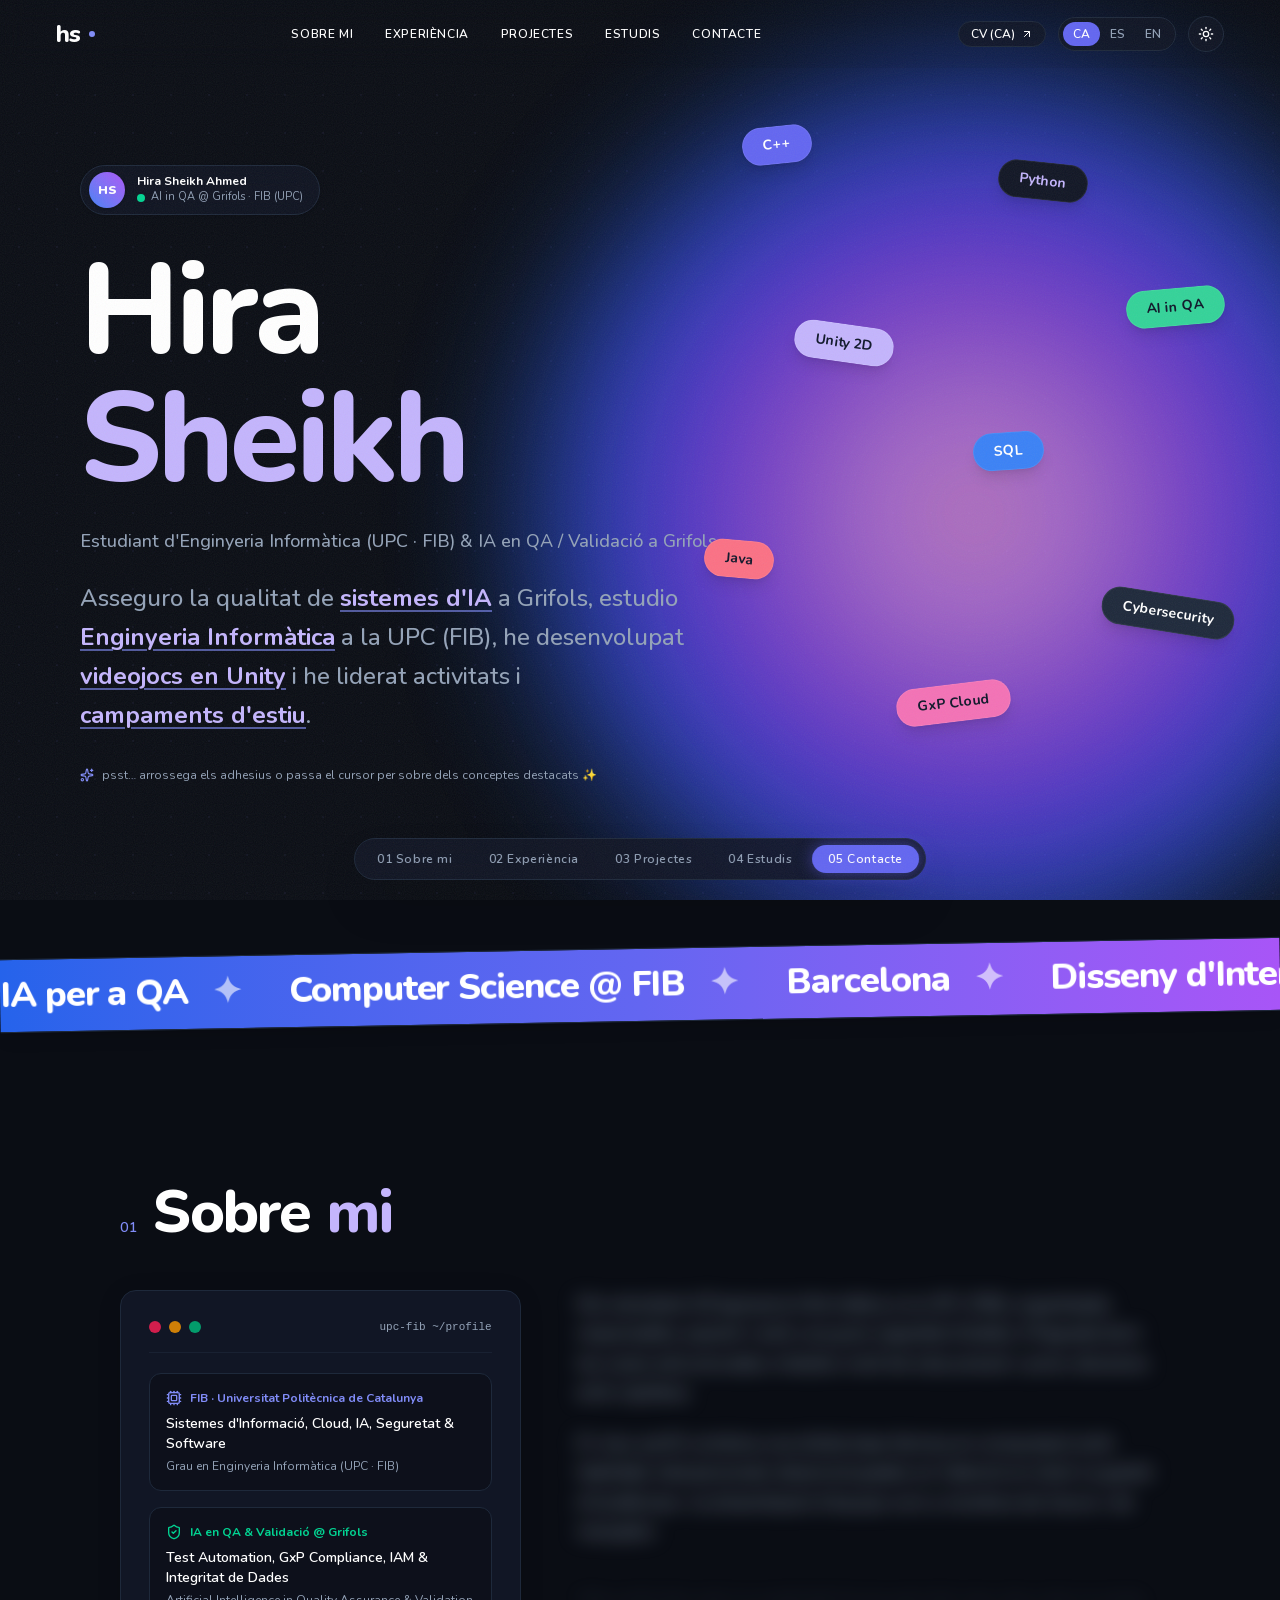
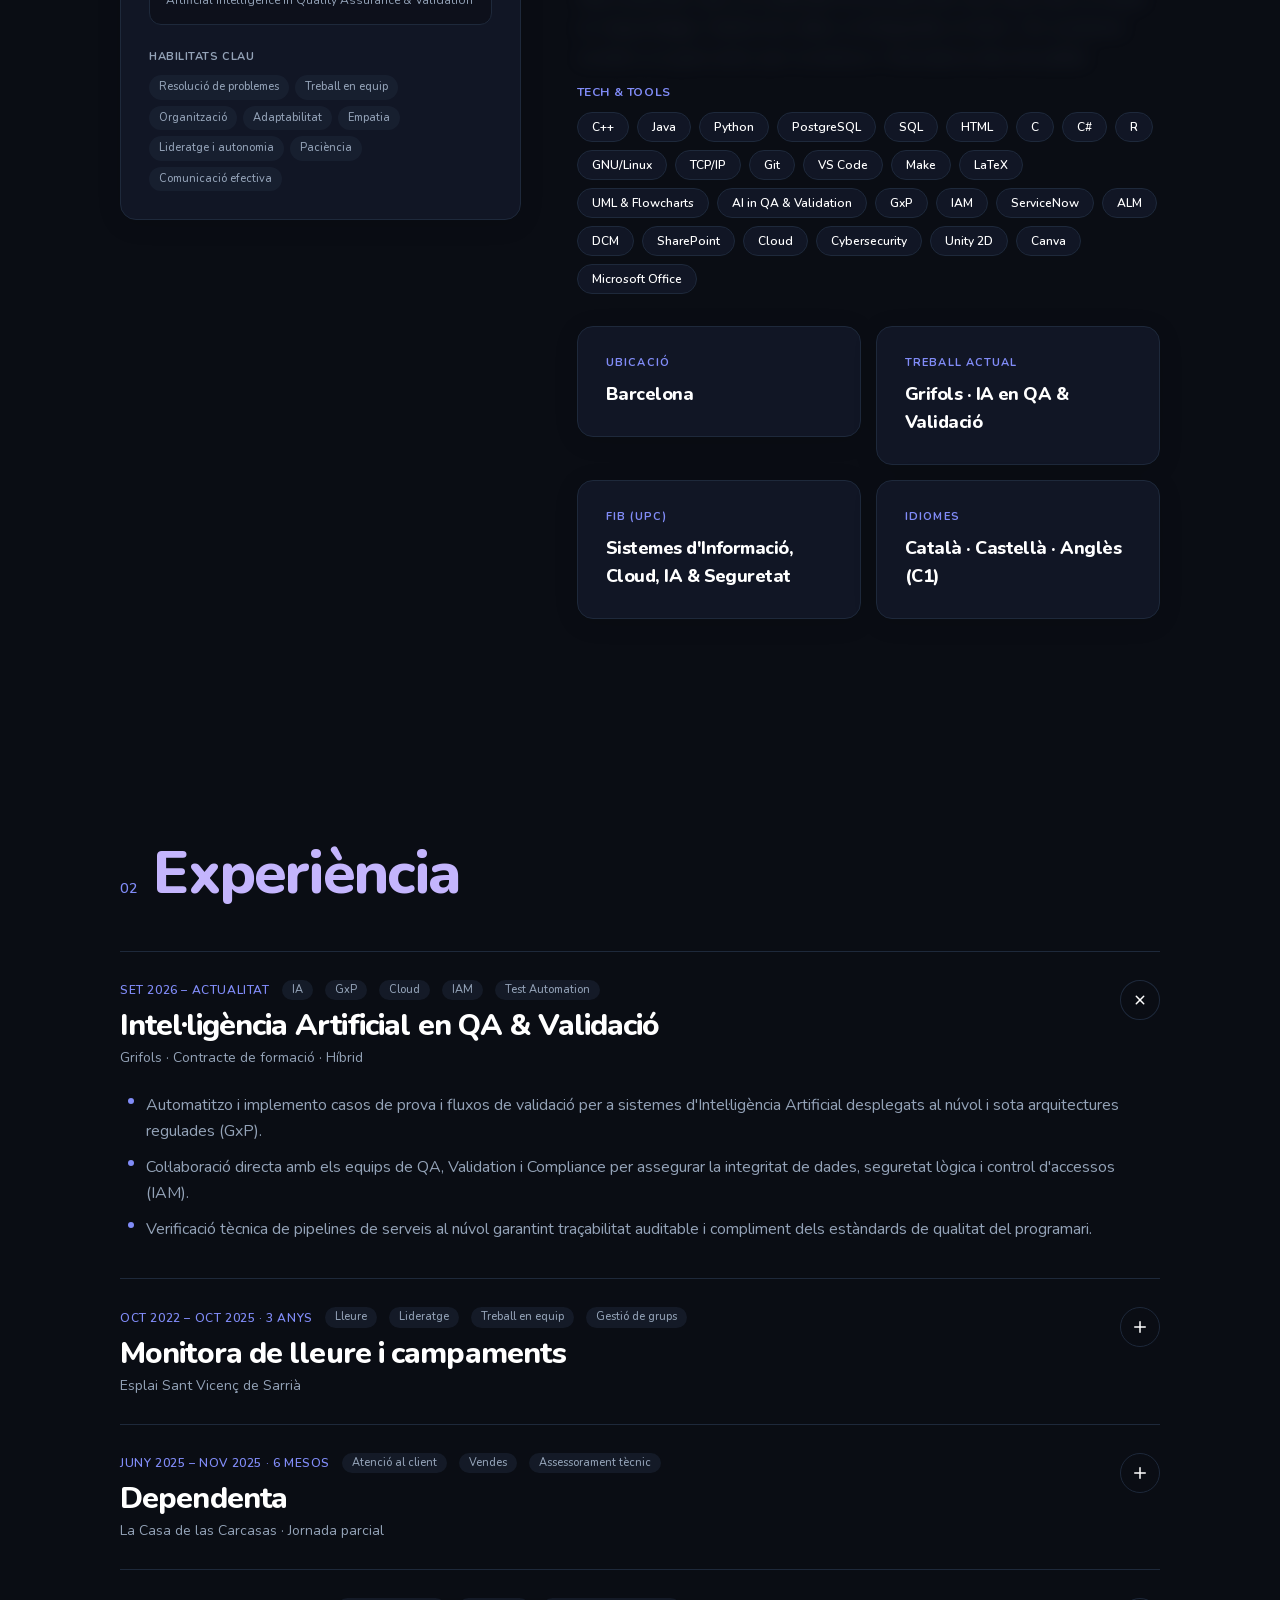
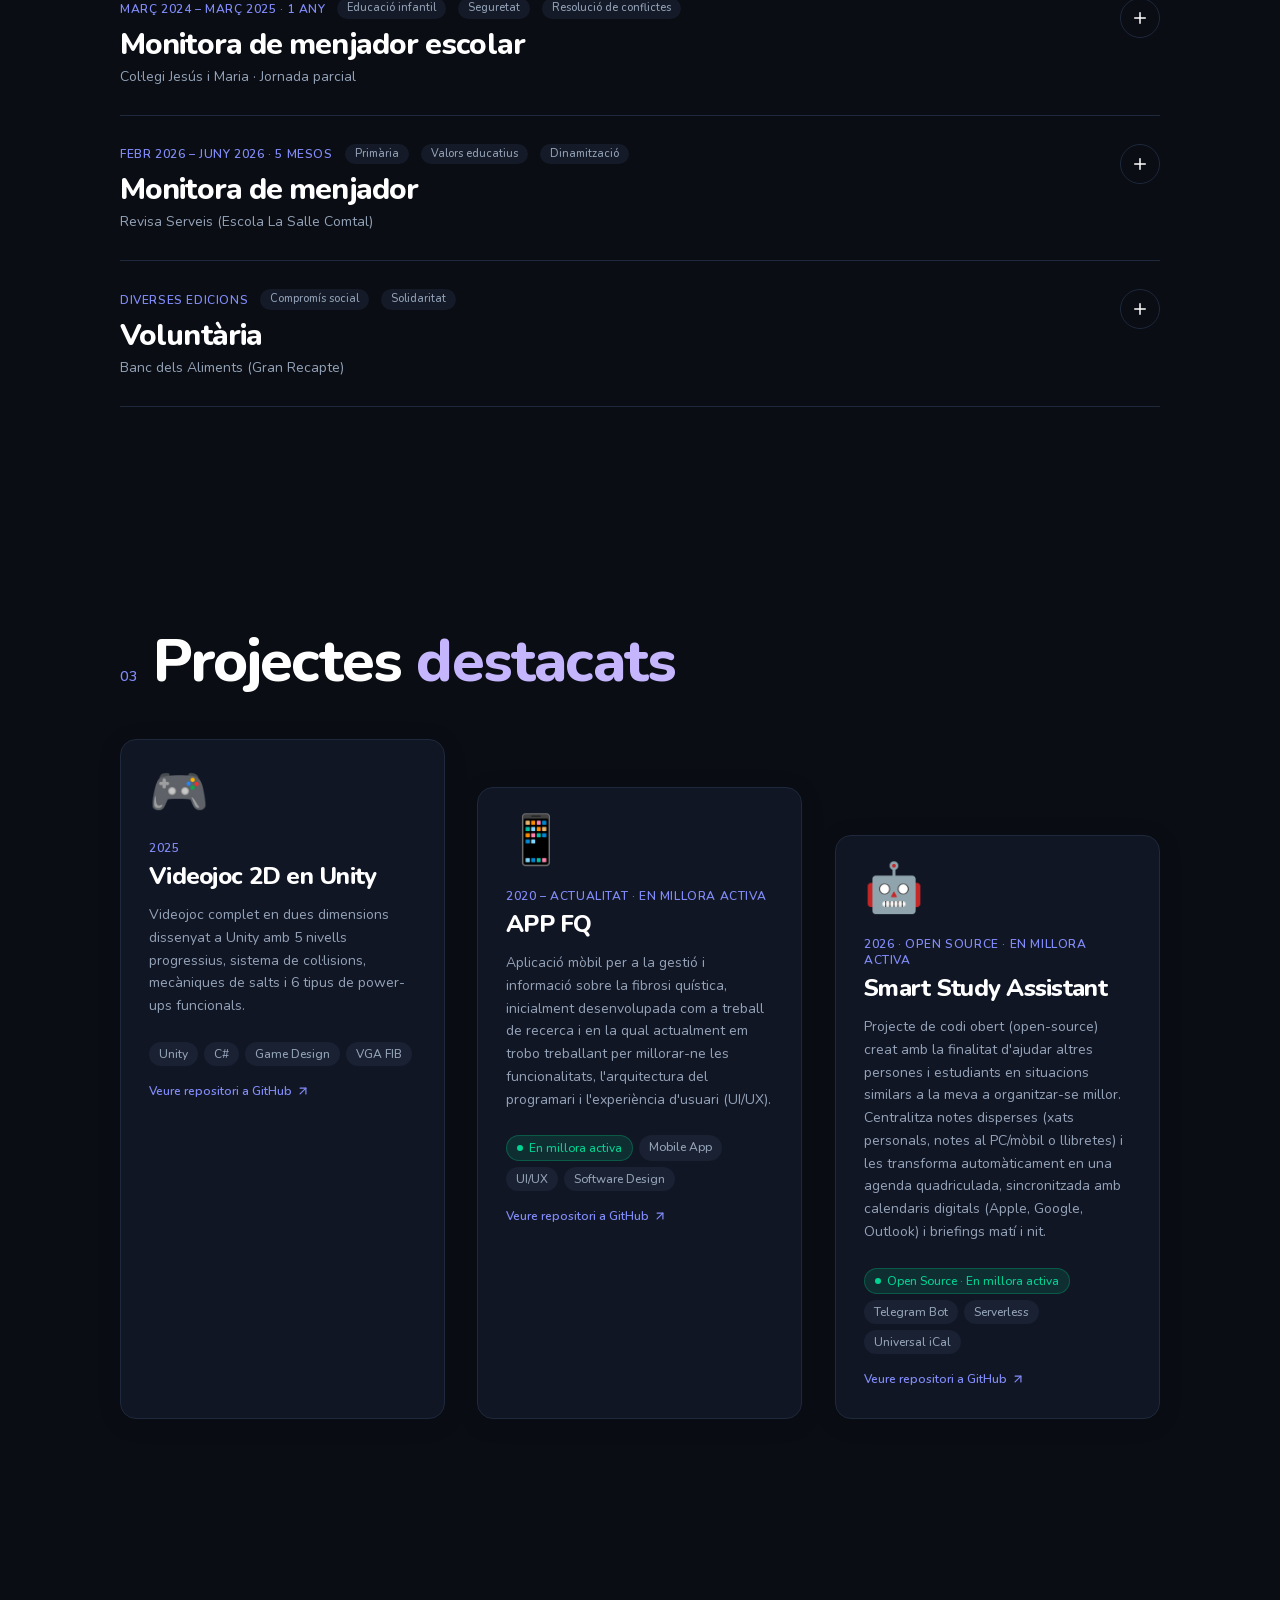
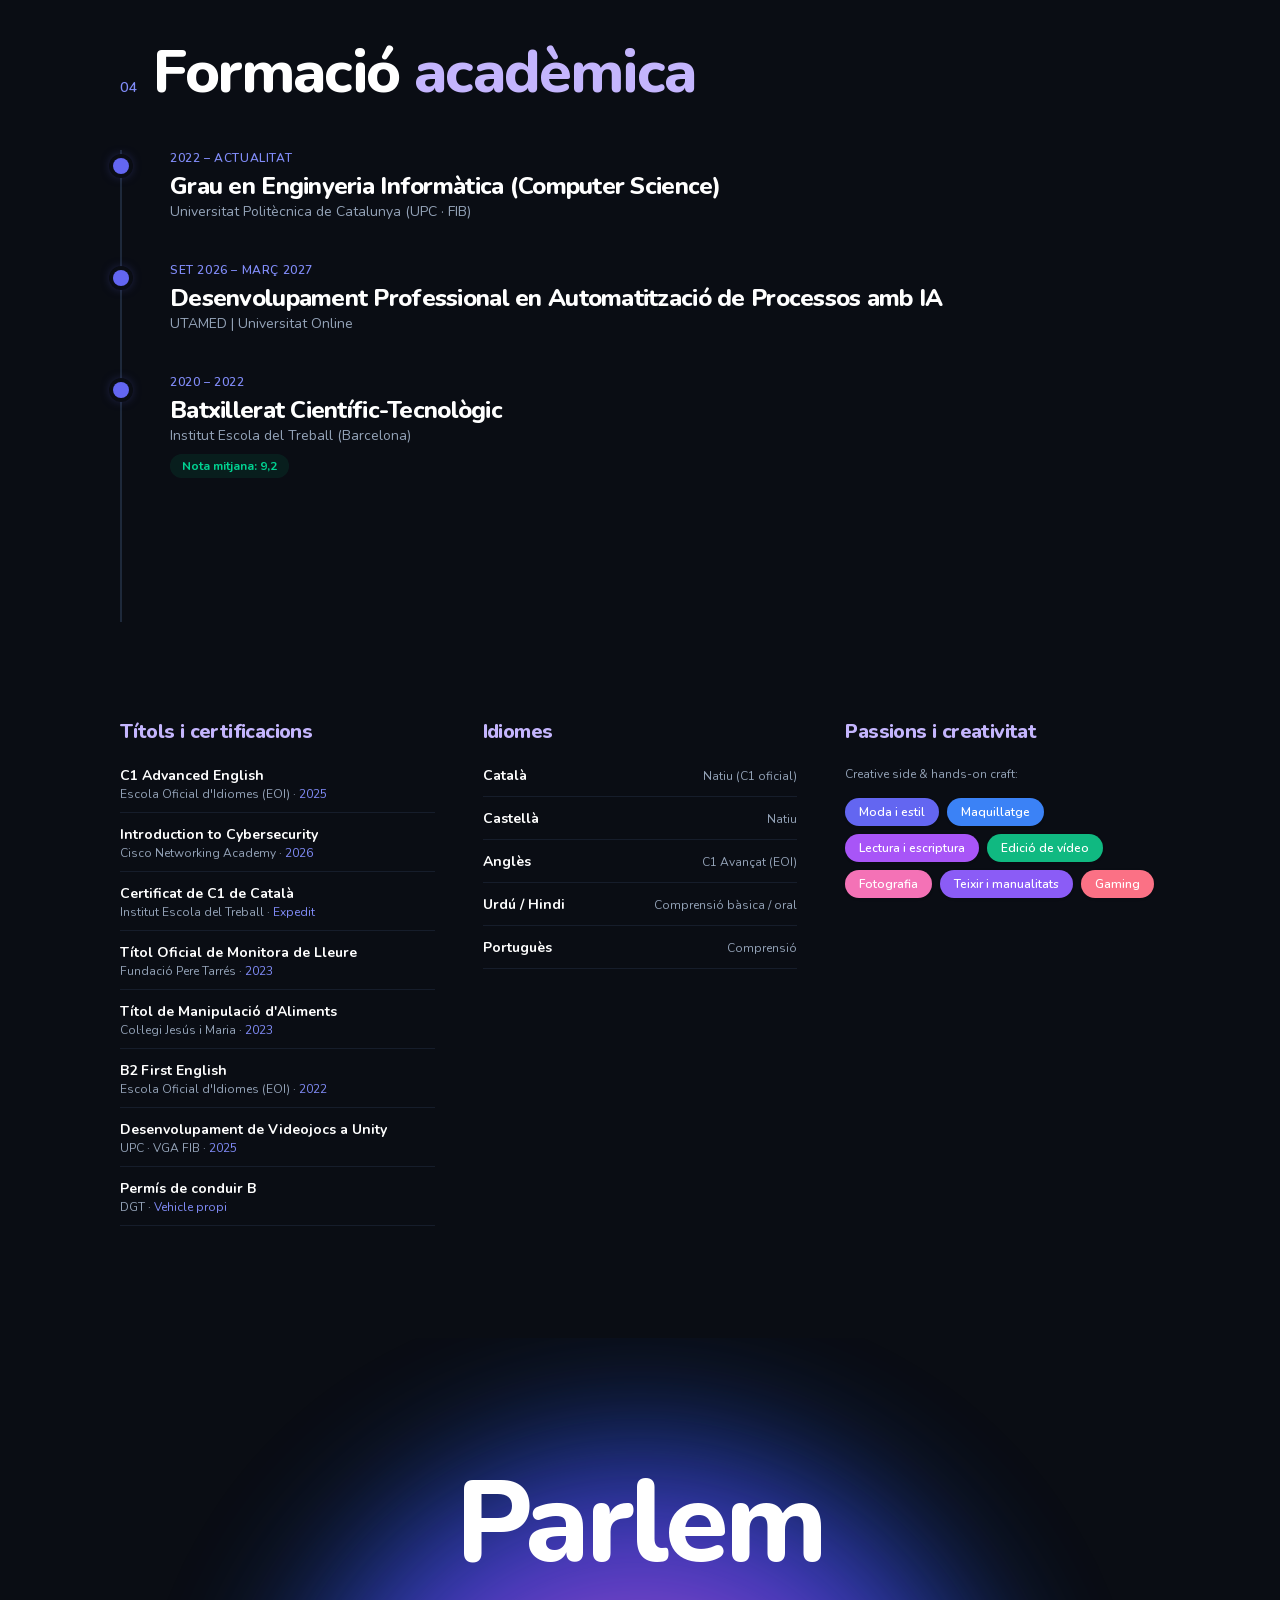
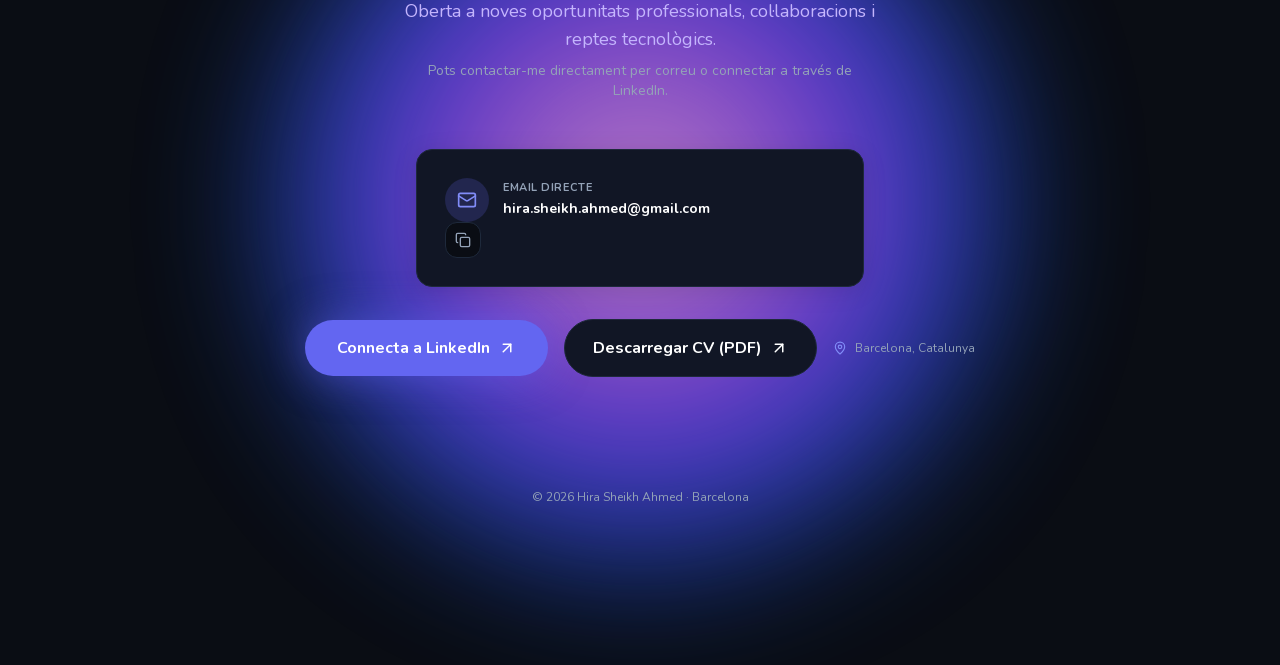
==== commit 8a7a3115: "Update Smart Study Assistant badge to Open Source & active green, add full description" ====
--- a/index.html
+++ b/index.html
@@ -1 +1 @@
-<!DOCTYPE html><html lang="ca" data-theme="dark" class="tO76AW_variable"><head><meta charSet="utf-8"/><meta name="viewport" content="width=device-width, initial-scale=1"/><link rel="preload" href="/_next/static/media/29e2a75af8e45044-s.p.2kjei9psvcorz.woff2" as="font" crossorigin="" type="font/woff2"/><link rel="stylesheet" href="/_next/static/chunks/2umo2y6f7f9hi.css" data-precedence="next"/><link rel="preload" as="script" fetchPriority="low" href="/_next/static/chunks/0j1we3cwg31qe.js"/><script src="/_next/static/chunks/1cuyxw6v18rxx.js" async=""></script><script src="/_next/static/chunks/39_j1bdzreq0m.js" async=""></script><script src="/_next/static/chunks/turbopack-2u1d16houkiyo.js" async=""></script><script src="/_next/static/chunks/1ua2kfq9s-me6.js" async=""></script><script src="/_next/static/chunks/1u9oo_kta54_x.js" async=""></script><meta name="next-size-adjust" content=""/><title>Hira Sheikh</title><meta name="description" content="Informatics Engineering student, QA &amp; Validation in AI, Barcelona"/><link rel="icon" href="/favicon.ico?favicon.117ezoe8m31dk.ico" sizes="48x48" type="image/x-icon"/><script src="/_next/static/chunks/0cz1d0mv5g_q7.js" noModule=""></script></head><body><div hidden=""><!--$--><!--/$--></div><main class="relative min-h-screen"><canvas aria-hidden="true" class="pointer-events-none fixed inset-0 -z-10 h-full w-full"></canvas><div class="fixed left-0 top-0 z-[90] h-1 w-full origin-left bg-gradient-to-r from-[#3B82F6] via-[#A855F7] to-[#F472B6]" style="transform:scaleX(0)"></div><header class="site-nav fixed left-0 top-0 z-50 flex w-full items-center justify-between px-6 py-4 backdrop-blur-md md:px-14"><a href="#top" class="font-display flex items-center gap-2 text-2xl font-black"><span>hs</span><span class="h-1.5 w-1.5 rounded-full bg-[var(--accent)]"></span></a><nav class="hidden gap-8 text-xs font-semibold uppercase tracking-wider md:flex"><a href="#about" class="relative py-1 transition-colors hover:text-[var(--hi)]">Sobre mi</a><a href="#experience" class="relative py-1 transition-colors hover:text-[var(--hi)]">Experiència</a><a href="#projects" class="relative py-1 transition-colors hover:text-[var(--hi)]">Projectes</a><a href="#education" class="relative py-1 transition-colors hover:text-[var(--hi)]">Estudis</a><a href="#contact" class="relative py-1 transition-colors hover:text-[var(--hi)]">Contacte</a></nav><div class="flex items-center gap-3"><a href="/CV_Hira_Sheikh_Ahmed_ca.pdf" target="_blank" rel="noreferrer" class="hidden sm:inline-flex items-center gap-1.5 rounded-full border border-[var(--line)] bg-[var(--card)]/80 px-3 py-1 text-xs font-semibold hover:border-[var(--accent)] transition-colors" title="CV (CA)"><span>CV (<!-- -->CA<!-- -->)</span><svg xmlns="http://www.w3.org/2000/svg" width="12" height="12" viewBox="0 0 24 24" fill="none" stroke="currentColor" stroke-width="2" stroke-linecap="round" stroke-linejoin="round" class="lucide lucide-arrow-up-right" aria-hidden="true"><path d="M7 7h10v10"></path><path d="M7 17 17 7"></path></svg></a><div class="flex rounded-full border border-[var(--line)] bg-[var(--card)]/80 p-1 text-xs"><button type="button" class="rounded-full px-2.5 py-1 uppercase font-semibold transition-colors bg-[#6366F1] text-white">ca</button><button type="button" class="rounded-full px-2.5 py-1 uppercase font-semibold transition-colors text-[var(--muted)] hover:text-[var(--fg)]">es</button><button type="button" class="rounded-full px-2.5 py-1 uppercase font-semibold transition-colors text-[var(--muted)] hover:text-[var(--fg)]">en</button></div><button type="button" aria-label="theme toggle" class="grid h-9 w-9 place-items-center rounded-full border border-[var(--line)] bg-[var(--card)]/80 text-[var(--fg)] transition-colors hover:border-[var(--accent)]"><span style="opacity:1;transform:none"><svg xmlns="http://www.w3.org/2000/svg" width="16" height="16" viewBox="0 0 24 24" fill="none" stroke="currentColor" stroke-width="2" stroke-linecap="round" stroke-linejoin="round" class="lucide lucide-sun" aria-hidden="true"><circle cx="12" cy="12" r="4"></circle><path d="M12 2v2"></path><path d="M12 20v2"></path><path d="m4.93 4.93 1.41 1.41"></path><path d="m17.66 17.66 1.41 1.41"></path><path d="M2 12h2"></path><path d="M20 12h2"></path><path d="m6.34 17.66-1.41 1.41"></path><path d="m19.07 4.93-1.41 1.41"></path></svg></span></button></div></header><nav class="fixed bottom-5 left-1/2 z-50 flex -translate-x-1/2 gap-1 rounded-full border border-[var(--line)] bg-[var(--card)]/90 p-1.5 shadow-2xl backdrop-blur-md"><a href="#about" title="Sobre mi" class="relative rounded-full px-3 py-1.5 text-xs font-semibold tracking-wider transition-colors md:px-4 text-white"><span class="absolute inset-0 -z-0 rounded-full bg-[#6366F1] shadow-[0_0_16px_rgba(99,102,241,0.5)]"></span><span class="relative z-10">0<!-- -->1<span class="hidden md:inline"> <!-- -->Sobre mi</span></span></a><a href="#experience" title="Experiència" class="relative rounded-full px-3 py-1.5 text-xs font-semibold tracking-wider transition-colors md:px-4 text-[var(--muted)] hover:text-[var(--fg)]"><span class="relative z-10">0<!-- -->2<span class="hidden md:inline"> <!-- -->Experiència</span></span></a><a href="#projects" title="Projectes" class="relative rounded-full px-3 py-1.5 text-xs font-semibold tracking-wider transition-colors md:px-4 text-[var(--muted)] hover:text-[var(--fg)]"><span class="relative z-10">0<!-- -->3<span class="hidden md:inline"> <!-- -->Projectes</span></span></a><a href="#education" title="Estudis" class="relative rounded-full px-3 py-1.5 text-xs font-semibold tracking-wider transition-colors md:px-4 text-[var(--muted)] hover:text-[var(--fg)]"><span class="relative z-10">0<!-- -->4<span class="hidden md:inline"> <!-- -->Estudis</span></span></a><a href="#contact" title="Contacte" class="relative rounded-full px-3 py-1.5 text-xs font-semibold tracking-wider transition-colors md:px-4 text-[var(--muted)] hover:text-[var(--fg)]"><span class="relative z-10">0<!-- -->5<span class="hidden md:inline"> <!-- -->Contacte</span></span></a></nav><section id="top" class="relative flex min-h-screen flex-col justify-center overflow-hidden px-6 pb-20 pt-32 md:px-14 lg:px-20"><div aria-hidden="true" class="aurora pointer-events-none absolute right-[-12%] top-[6%] h-[72vw] w-[72vw] max-h-[920px] max-w-[920px]" style="transform:none"></div><div class="relative z-10 max-w-5xl"><div class="mb-8 inline-flex items-center gap-3 rounded-full border border-[var(--line)] bg-[var(--card)]/80 py-1.5 pl-2 pr-4 shadow-sm backdrop-blur-md" style="opacity:0;transform:translateY(-16px)"><div class="grid h-9 w-9 place-items-center rounded-full bg-gradient-to-tr from-[#3B82F6] to-[#A855F7] text-xs font-black text-white shadow-sm">HS</div><div><p class="text-xs font-bold leading-tight text-[var(--fg)]">Hira Sheikh Ahmed</p><p class="flex items-center gap-1.5 text-[11px] text-[var(--muted)]"><span class="inline-block h-2 w-2 rounded-full bg-emerald-400 animate-pulse"></span>AI in QA @ Grifols · FIB (UPC)</p></div></div><h1 class="font-display text-6xl font-extrabold tracking-tight sm:text-7xl md:text-8xl lg:text-9xl" style="opacity:0;transform:translateY(30px)"><span class="block text-[var(--fg)] hover:text-[var(--hi)] transition-colors">Hira</span><span class="block text-[var(--hi)]">Sheikh</span></h1><p class="mt-6 max-w-2xl text-base font-medium text-[var(--muted)] md:text-lg" style="opacity:0;transform:translateY(20px)">Estudiant d&#x27;Enginyeria Informàtica (UPC · FIB) &amp; IA en QA / Validació a Grifols</p><div class="relative z-20 mt-6 max-w-2xl"><p class="text-xl font-medium leading-relaxed md:text-2xl"><span class="text-[var(--muted)]">Asseguro la qualitat de </span><button type="button" data-hover="true" class="font-bold text-[var(--hi)] underline decoration-[var(--accent)]/60 underline-offset-4 transition-colors hover:text-[var(--fg)] hover:decoration-[var(--hi)]">sistemes d&#x27;IA</button><span class="text-[var(--muted)]"> a Grifols, estudio </span><button type="button" data-hover="true" class="font-bold text-[var(--hi)] underline decoration-[var(--accent)]/60 underline-offset-4 transition-colors hover:text-[var(--fg)] hover:decoration-[var(--hi)]">Enginyeria Informàtica</button><span class="text-[var(--muted)]"> a la UPC (FIB), he desenvolupat </span><button type="button" data-hover="true" class="font-bold text-[var(--hi)] underline decoration-[var(--accent)]/60 underline-offset-4 transition-colors hover:text-[var(--fg)] hover:decoration-[var(--hi)]">videojocs en Unity</button><span class="text-[var(--muted)]"> i he liderat activitats i </span><button type="button" data-hover="true" class="font-bold text-[var(--hi)] underline decoration-[var(--accent)]/60 underline-offset-4 transition-colors hover:text-[var(--fg)] hover:decoration-[var(--hi)]">campaments d&#x27;estiu</button><span class="text-[var(--muted)]">.</span></p></div><p class="mt-8 flex items-center gap-2 text-xs text-[var(--muted)]" style="opacity:0"><svg xmlns="http://www.w3.org/2000/svg" width="14" height="14" viewBox="0 0 24 24" fill="none" stroke="currentColor" stroke-width="2" stroke-linecap="round" stroke-linejoin="round" class="lucide lucide-sparkles lucide-stars text-[var(--accent)]" aria-hidden="true"><path d="M11.017 2.814a1 1 0 0 1 1.966 0l1.051 5.558a2 2 0 0 0 1.594 1.594l5.558 1.051a1 1 0 0 1 0 1.966l-5.558 1.051a2 2 0 0 0-1.594 1.594l-1.051 5.558a1 1 0 0 1-1.966 0l-1.051-5.558a2 2 0 0 0-1.594-1.594l-5.558-1.051a1 1 0 0 1 0-1.966l5.558-1.051a2 2 0 0 0 1.594-1.594z"></path><path d="M20 2v4"></path><path d="M22 4h-4"></path><circle cx="4" cy="20" r="2"></circle></svg> <!-- -->psst… arrossega els adhesius o passa el cursor per sobre dels conceptes destacats ✨</p></div><div data-hover="true" class="absolute z-20 hidden select-none rounded-full px-5 py-2 text-xs font-bold shadow-lg md:block md:text-sm" draggable="false" style="left:58%;top:14%;background:#6366F1;color:#fff;border:1px solid rgba(255,255,255,0.08);transform:scale(0) rotate(-24deg);-webkit-touch-callout:none;-webkit-user-select:none;user-select:none;touch-action:none">C++</div><div data-hover="true" class="absolute z-20 hidden select-none rounded-full px-5 py-2 text-xs font-bold shadow-lg md:block md:text-sm" draggable="false" style="left:78%;top:18%;background:#111625;color:#C4B5FD;border:1px solid rgba(255,255,255,0.08);transform:scale(0) rotate(24deg);-webkit-touch-callout:none;-webkit-user-select:none;user-select:none;touch-action:none">Python</div><div data-hover="true" class="absolute z-20 hidden select-none rounded-full px-5 py-2 text-xs font-bold shadow-lg md:block md:text-sm" draggable="false" style="left:88%;top:32%;background:#34D399;color:#0F172A;border:1px solid rgba(255,255,255,0.08);transform:scale(0) rotate(-20deg);-webkit-touch-callout:none;-webkit-user-select:none;user-select:none;touch-action:none">AI in QA</div><div data-hover="true" class="absolute z-20 hidden select-none rounded-full px-5 py-2 text-xs font-bold shadow-lg md:block md:text-sm" draggable="false" style="left:62%;top:36%;background:#C4B5FD;color:#0F172A;border:1px solid rgba(255,255,255,0.08);transform:scale(0) rotate(32deg);-webkit-touch-callout:none;-webkit-user-select:none;user-select:none;touch-action:none">Unity 2D</div><div data-hover="true" class="absolute z-20 hidden select-none rounded-full px-5 py-2 text-xs font-bold shadow-lg md:block md:text-sm" draggable="false" style="left:76%;top:48%;background:#3B82F6;color:#fff;border:1px solid rgba(255,255,255,0.08);transform:scale(0) rotate(-16deg);-webkit-touch-callout:none;-webkit-user-select:none;user-select:none;touch-action:none">SQL</div><div data-hover="true" class="absolute z-20 hidden select-none rounded-full px-5 py-2 text-xs font-bold shadow-lg md:block md:text-sm" draggable="false" style="left:55%;top:60%;background:#FB7185;color:#0F172A;border:1px solid rgba(255,255,255,0.08);transform:scale(0) rotate(20deg);-webkit-touch-callout:none;-webkit-user-select:none;user-select:none;touch-action:none">Java</div><div data-hover="true" class="absolute z-20 hidden select-none rounded-full px-5 py-2 text-xs font-bold shadow-lg md:block md:text-sm" draggable="false" style="left:86%;top:66%;background:#1E293B;color:#fff;border:1px solid rgba(255,255,255,0.08);transform:scale(0) rotate(36deg);-webkit-touch-callout:none;-webkit-user-select:none;user-select:none;touch-action:none">Cybersecurity</div><div data-hover="true" class="absolute z-20 hidden select-none rounded-full px-5 py-2 text-xs font-bold shadow-lg md:block md:text-sm" draggable="false" style="left:70%;top:76%;background:#F472B6;color:#0F172A;border:1px solid rgba(255,255,255,0.08);transform:scale(0) rotate(-28deg);-webkit-touch-callout:none;-webkit-user-select:none;user-select:none;touch-action:none">GxP Cloud</div></section><div class="py-12"><div class="-rotate-1 overflow-hidden border-y border-[var(--line)] bg-gradient-to-r from-[#2563EB] via-[#6366F1] to-[#A855F7] py-4 text-white shadow-lg select-none"><div class="animate-marquee flex w-max"><div class="flex shrink-0 items-center gap-12 pr-12 whitespace-nowrap"><span class="font-display flex items-center gap-6 text-2xl font-bold tracking-wider md:text-4xl">IA per a QA<!-- --> <span class="text-white/60">✦</span></span><span class="font-display flex items-center gap-6 text-2xl font-bold tracking-wider md:text-4xl">Computer Science @ FIB<!-- --> <span class="text-white/60">✦</span></span><span class="font-display flex items-center gap-6 text-2xl font-bold tracking-wider md:text-4xl">Barcelona<!-- --> <span class="text-white/60">✦</span></span><span class="font-display flex items-center gap-6 text-2xl font-bold tracking-wider md:text-4xl">Disseny d&#x27;Interfícies<!-- --> <span class="text-white/60">✦</span></span><span class="font-display flex items-center gap-6 text-2xl font-bold tracking-wider md:text-4xl">Unity 2D<!-- --> <span class="text-white/60">✦</span></span><span class="font-display flex items-center gap-6 text-2xl font-bold tracking-wider md:text-4xl">Ciberseguretat<!-- --> <span class="text-white/60">✦</span></span><span class="font-display flex items-center gap-6 text-2xl font-bold tracking-wider md:text-4xl">Automatització de Proves<!-- --> <span class="text-white/60">✦</span></span><span class="font-display flex items-center gap-6 text-2xl font-bold tracking-wider md:text-4xl">Sempre aprenent<!-- --> <span class="text-white/60">✦</span></span><span class="font-display flex items-center gap-6 text-2xl font-bold tracking-wider md:text-4xl">IA per a QA<!-- --> <span class="text-white/60">✦</span></span><span class="font-display flex items-center gap-6 text-2xl font-bold tracking-wider md:text-4xl">Computer Science @ FIB<!-- --> <span class="text-white/60">✦</span></span><span class="font-display flex items-center gap-6 text-2xl font-bold tracking-wider md:text-4xl">Barcelona<!-- --> <span class="text-white/60">✦</span></span><span class="font-display flex items-center gap-6 text-2xl font-bold tracking-wider md:text-4xl">Disseny d&#x27;Interfícies<!-- --> <span class="text-white/60">✦</span></span><span class="font-display flex items-center gap-6 text-2xl font-bold tracking-wider md:text-4xl">Unity 2D<!-- --> <span class="text-white/60">✦</span></span><span class="font-display flex items-center gap-6 text-2xl font-bold tracking-wider md:text-4xl">Ciberseguretat<!-- --> <span class="text-white/60">✦</span></span><span class="font-display flex items-center gap-6 text-2xl font-bold tracking-wider md:text-4xl">Automatització de Proves<!-- --> <span class="text-white/60">✦</span></span><span class="font-display flex items-center gap-6 text-2xl font-bold tracking-wider md:text-4xl">Sempre aprenent<!-- --> <span class="text-white/60">✦</span></span></div><div class="flex shrink-0 items-center gap-12 pr-12 whitespace-nowrap" aria-hidden="true"><span class="font-display flex items-center gap-6 text-2xl font-bold tracking-wider md:text-4xl">IA per a QA<!-- --> <span class="text-white/60">✦</span></span><span class="font-display flex items-center gap-6 text-2xl font-bold tracking-wider md:text-4xl">Computer Science @ FIB<!-- --> <span class="text-white/60">✦</span></span><span class="font-display flex items-center gap-6 text-2xl font-bold tracking-wider md:text-4xl">Barcelona<!-- --> <span class="text-white/60">✦</span></span><span class="font-display flex items-center gap-6 text-2xl font-bold tracking-wider md:text-4xl">Disseny d&#x27;Interfícies<!-- --> <span class="text-white/60">✦</span></span><span class="font-display flex items-center gap-6 text-2xl font-bold tracking-wider md:text-4xl">Unity 2D<!-- --> <span class="text-white/60">✦</span></span><span class="font-display flex items-center gap-6 text-2xl font-bold tracking-wider md:text-4xl">Ciberseguretat<!-- --> <span class="text-white/60">✦</span></span><span class="font-display flex items-center gap-6 text-2xl font-bold tracking-wider md:text-4xl">Automatització de Proves<!-- --> <span class="text-white/60">✦</span></span><span class="font-display flex items-center gap-6 text-2xl font-bold tracking-wider md:text-4xl">Sempre aprenent<!-- --> <span class="text-white/60">✦</span></span><span class="font-display flex items-center gap-6 text-2xl font-bold tracking-wider md:text-4xl">IA per a QA<!-- --> <span class="text-white/60">✦</span></span><span class="font-display flex items-center gap-6 text-2xl font-bold tracking-wider md:text-4xl">Computer Science @ FIB<!-- --> <span class="text-white/60">✦</span></span><span class="font-display flex items-center gap-6 text-2xl font-bold tracking-wider md:text-4xl">Barcelona<!-- --> <span class="text-white/60">✦</span></span><span class="font-display flex items-center gap-6 text-2xl font-bold tracking-wider md:text-4xl">Disseny d&#x27;Interfícies<!-- --> <span class="text-white/60">✦</span></span><span class="font-display flex items-center gap-6 text-2xl font-bold tracking-wider md:text-4xl">Unity 2D<!-- --> <span class="text-white/60">✦</span></span><span class="font-display flex items-center gap-6 text-2xl font-bold tracking-wider md:text-4xl">Ciberseguretat<!-- --> <span class="text-white/60">✦</span></span><span class="font-display flex items-center gap-6 text-2xl font-bold tracking-wider md:text-4xl">Automatització de Proves<!-- --> <span class="text-white/60">✦</span></span><span class="font-display flex items-center gap-6 text-2xl font-bold tracking-wider md:text-4xl">Sempre aprenent<!-- --> <span class="text-white/60">✦</span></span></div></div></div></div><section id="about" class="mx-auto max-w-6xl px-6 py-28 md:px-14"><div class="mb-12 flex items-baseline gap-4" style="opacity:0;transform:translateY(36px)"><span class="text-sm font-semibold tracking-wider text-[var(--accent)]">01</span><h2 class="font-display text-4xl font-extrabold tracking-tight md:text-6xl">Sobre<!-- --> <span class="text-[var(--hi)]">mi</span></h2></div><div class="grid gap-14 md:grid-cols-12"><div class="md:col-span-5"><div class="" style="opacity:0;transform:translateY(36px)"><div data-hover="true" class="relative overflow-hidden rounded-2xl border border-[var(--line)] bg-[var(--card)] p-7 shadow-[0_4px_24px_rgba(0,0,0,0.12)] transition-shadow duration-300 hover:shadow-[0_8px_32px_rgba(99,102,241,0.18)] p-6" style="transform:perspective(900px)"><div class="pointer-events-none absolute inset-0 opacity-0 transition-opacity duration-300 hover:opacity-100" style="background:radial-gradient(320px circle at var(--mx) var(--my), rgba(129,140,248,0.2), transparent 60%)"></div><div class="relative z-10"><div class="flex items-center justify-between border-b border-[var(--line)]/60 pb-4"><div class="flex items-center gap-2"><span class="h-3 w-3 rounded-full bg-rose-500/80"></span><span class="h-3 w-3 rounded-full bg-amber-500/80"></span><span class="h-3 w-3 rounded-full bg-emerald-500/80"></span></div><span class="text-[11px] font-mono text-[var(--muted)]">upc-fib ~/profile</span></div><div class="mt-5 space-y-4"><div class="rounded-xl border border-[var(--line)] bg-[var(--bg)]/60 p-4"><div class="flex items-center gap-2 text-xs font-bold text-[var(--accent)]"><svg xmlns="http://www.w3.org/2000/svg" width="16" height="16" viewBox="0 0 24 24" fill="none" stroke="currentColor" stroke-width="2" stroke-linecap="round" stroke-linejoin="round" class="lucide lucide-cpu" aria-hidden="true"><path d="M12 20v2"></path><path d="M12 2v2"></path><path d="M17 20v2"></path><path d="M17 2v2"></path><path d="M2 12h2"></path><path d="M2 17h2"></path><path d="M2 7h2"></path><path d="M20 12h2"></path><path d="M20 17h2"></path><path d="M20 7h2"></path><path d="M7 20v2"></path><path d="M7 2v2"></path><rect x="4" y="4" width="16" height="16" rx="2"></rect><rect x="8" y="8" width="8" height="8" rx="1"></rect></svg> FIB · Universitat Politècnica de Catalunya</div><p class="mt-2 text-sm font-semibold text-[var(--fg)]">Sistemes d&#x27;Informació, Cloud, IA, Seguretat &amp; Software</p><p class="mt-1 text-xs text-[var(--muted)]">Grau en Enginyeria Informàtica (UPC · FIB)</p></div><div class="rounded-xl border border-[var(--line)] bg-[var(--bg)]/60 p-4"><div class="flex items-center gap-2 text-xs font-bold text-emerald-400"><svg xmlns="http://www.w3.org/2000/svg" width="16" height="16" viewBox="0 0 24 24" fill="none" stroke="currentColor" stroke-width="2" stroke-linecap="round" stroke-linejoin="round" class="lucide lucide-shield-check" aria-hidden="true"><path d="M20 13c0 5-3.5 7.5-7.66 8.95a1 1 0 0 1-.67-.01C7.5 20.5 4 18 4 13V6a1 1 0 0 1 1-1c2 0 4.5-1.2 6.24-2.72a1.17 1.17 0 0 1 1.52 0C14.51 3.81 17 5 19 5a1 1 0 0 1 1 1z"></path><path d="m9 12 2 2 4-4"></path></svg> IA en QA &amp; Validació @ Grifols</div><p class="mt-2 text-sm font-semibold text-[var(--fg)]">Test Automation, GxP Compliance, IAM &amp; Integritat de Dades</p><p class="mt-1 text-xs text-[var(--muted)]">Artificial Intelligence in Quality Assurance &amp; Validation</p></div></div><div class="mt-6"><p class="text-[11px] font-bold uppercase tracking-wider text-[var(--muted)] mb-2.5">Habilitats clau</p><div class="flex flex-wrap gap-1.5"><span class="rounded-full bg-[var(--line)]/50 px-2.5 py-1 text-[11px] font-medium text-[var(--muted)]">Resolució de problemes</span><span class="rounded-full bg-[var(--line)]/50 px-2.5 py-1 text-[11px] font-medium text-[var(--muted)]">Treball en equip</span><span class="rounded-full bg-[var(--line)]/50 px-2.5 py-1 text-[11px] font-medium text-[var(--muted)]">Organització</span><span class="rounded-full bg-[var(--line)]/50 px-2.5 py-1 text-[11px] font-medium text-[var(--muted)]">Adaptabilitat</span><span class="rounded-full bg-[var(--line)]/50 px-2.5 py-1 text-[11px] font-medium text-[var(--muted)]">Empatia</span><span class="rounded-full bg-[var(--line)]/50 px-2.5 py-1 text-[11px] font-medium text-[var(--muted)]">Lideratge i autonomia</span><span class="rounded-full bg-[var(--line)]/50 px-2.5 py-1 text-[11px] font-medium text-[var(--muted)]">Paciència</span><span class="rounded-full bg-[var(--line)]/50 px-2.5 py-1 text-[11px] font-medium text-[var(--muted)]">Comunicació efectiva</span></div></div></div></div></div></div><div class="space-y-8 md:col-span-7"><div class="space-y-5 text-base leading-relaxed text-[var(--muted)] md:text-lg"><p style="filter:blur(10px);opacity:0.2;transform:translateY(20px)">Sóc estudiant d&#x27;Enginyeria Informàtica a la UPC (FIB), organitzada, responsable, pacient i amb una gran capacitat d&#x27;anàlisi. M&#x27;agrada tenir les coses estructurades, treballo molt bé sota pressió i prenc decisions amb rapidesa.</p><p style="filter:blur(10px);opacity:0.2;transform:translateY(20px)">El meu perfil combina una sòlida base tècnica en computació amb habilitats interpersonals desenvolupades en l&#x27;atenció al client, la gestió d&#x27;incidències i la dinamització d&#x27;equips com a monitora de lleure i de menjador.</p><p style="filter:blur(10px);opacity:0.2;transform:translateY(20px)">Més enllà del codi, la creativitat forma part del meu dia a dia: la moda, el maquillatge, l&#x27;edició de vídeo, la fotografia, el teixir i fer pulseres, sumat a un gran amor per la lectura i l&#x27;escriptura des de petita.</p></div><div class="" style="opacity:0;transform:translateY(36px)"><p class="mb-3 text-xs font-bold uppercase tracking-wider text-[var(--accent)]">Tech &amp; Tools</p><div class="flex flex-wrap gap-2"><span data-hover="true" class="rounded-full border border-[var(--line)] bg-[var(--card)] px-3.5 py-1.5 text-xs font-semibold text-[var(--fg)] transition-colors">C++</span><span data-hover="true" class="rounded-full border border-[var(--line)] bg-[var(--card)] px-3.5 py-1.5 text-xs font-semibold text-[var(--fg)] transition-colors">Java</span><span data-hover="true" class="rounded-full border border-[var(--line)] bg-[var(--card)] px-3.5 py-1.5 text-xs font-semibold text-[var(--fg)] transition-colors">Python</span><span data-hover="true" class="rounded-full border border-[var(--line)] bg-[var(--card)] px-3.5 py-1.5 text-xs font-semibold text-[var(--fg)] transition-colors">PostgreSQL</span><span data-hover="true" class="rounded-full border border-[var(--line)] bg-[var(--card)] px-3.5 py-1.5 text-xs font-semibold text-[var(--fg)] transition-colors">SQL</span><span data-hover="true" class="rounded-full border border-[var(--line)] bg-[var(--card)] px-3.5 py-1.5 text-xs font-semibold text-[var(--fg)] transition-colors">HTML</span><span data-hover="true" class="rounded-full border border-[var(--line)] bg-[var(--card)] px-3.5 py-1.5 text-xs font-semibold text-[var(--fg)] transition-colors">C</span><span data-hover="true" class="rounded-full border border-[var(--line)] bg-[var(--card)] px-3.5 py-1.5 text-xs font-semibold text-[var(--fg)] transition-colors">C#</span><span data-hover="true" class="rounded-full border border-[var(--line)] bg-[var(--card)] px-3.5 py-1.5 text-xs font-semibold text-[var(--fg)] transition-colors">R</span><span data-hover="true" class="rounded-full border border-[var(--line)] bg-[var(--card)] px-3.5 py-1.5 text-xs font-semibold text-[var(--fg)] transition-colors">GNU/Linux</span><span data-hover="true" class="rounded-full border border-[var(--line)] bg-[var(--card)] px-3.5 py-1.5 text-xs font-semibold text-[var(--fg)] transition-colors">TCP/IP</span><span data-hover="true" class="rounded-full border border-[var(--line)] bg-[var(--card)] px-3.5 py-1.5 text-xs font-semibold text-[var(--fg)] transition-colors">Git</span><span data-hover="true" class="rounded-full border border-[var(--line)] bg-[var(--card)] px-3.5 py-1.5 text-xs font-semibold text-[var(--fg)] transition-colors">VS Code</span><span data-hover="true" class="rounded-full border border-[var(--line)] bg-[var(--card)] px-3.5 py-1.5 text-xs font-semibold text-[var(--fg)] transition-colors">Make</span><span data-hover="true" class="rounded-full border border-[var(--line)] bg-[var(--card)] px-3.5 py-1.5 text-xs font-semibold text-[var(--fg)] transition-colors">LaTeX</span><span data-hover="true" class="rounded-full border border-[var(--line)] bg-[var(--card)] px-3.5 py-1.5 text-xs font-semibold text-[var(--fg)] transition-colors">UML &amp; Flowcharts</span><span data-hover="true" class="rounded-full border border-[var(--line)] bg-[var(--card)] px-3.5 py-1.5 text-xs font-semibold text-[var(--fg)] transition-colors">AI in QA &amp; Validation</span><span data-hover="true" class="rounded-full border border-[var(--line)] bg-[var(--card)] px-3.5 py-1.5 text-xs font-semibold text-[var(--fg)] transition-colors">GxP</span><span data-hover="true" class="rounded-full border border-[var(--line)] bg-[var(--card)] px-3.5 py-1.5 text-xs font-semibold text-[var(--fg)] transition-colors">IAM</span><span data-hover="true" class="rounded-full border border-[var(--line)] bg-[var(--card)] px-3.5 py-1.5 text-xs font-semibold text-[var(--fg)] transition-colors">ServiceNow</span><span data-hover="true" class="rounded-full border border-[var(--line)] bg-[var(--card)] px-3.5 py-1.5 text-xs font-semibold text-[var(--fg)] transition-colors">ALM</span><span data-hover="true" class="rounded-full border border-[var(--line)] bg-[var(--card)] px-3.5 py-1.5 text-xs font-semibold text-[var(--fg)] transition-colors">DCM</span><span data-hover="true" class="rounded-full border border-[var(--line)] bg-[var(--card)] px-3.5 py-1.5 text-xs font-semibold text-[var(--fg)] transition-colors">SharePoint</span><span data-hover="true" class="rounded-full border border-[var(--line)] bg-[var(--card)] px-3.5 py-1.5 text-xs font-semibold text-[var(--fg)] transition-colors">Cloud</span><span data-hover="true" class="rounded-full border border-[var(--line)] bg-[var(--card)] px-3.5 py-1.5 text-xs font-semibold text-[var(--fg)] transition-colors">Cybersecurity</span><span data-hover="true" class="rounded-full border border-[var(--line)] bg-[var(--card)] px-3.5 py-1.5 text-xs font-semibold text-[var(--fg)] transition-colors">Unity 2D</span><span data-hover="true" class="rounded-full border border-[var(--line)] bg-[var(--card)] px-3.5 py-1.5 text-xs font-semibold text-[var(--fg)] transition-colors">Canva</span><span data-hover="true" class="rounded-full border border-[var(--line)] bg-[var(--card)] px-3.5 py-1.5 text-xs font-semibold text-[var(--fg)] transition-colors">Microsoft Office</span></div></div><div class="grid gap-4 sm:grid-cols-2"><div class="" style="opacity:0;transform:translateY(36px)"><div data-hover="true" class="relative overflow-hidden rounded-2xl border border-[var(--line)] bg-[var(--card)] p-7 shadow-[0_4px_24px_rgba(0,0,0,0.12)] transition-shadow duration-300 hover:shadow-[0_8px_32px_rgba(99,102,241,0.18)] p-5" style="transform:perspective(900px)"><div class="pointer-events-none absolute inset-0 opacity-0 transition-opacity duration-300 hover:opacity-100" style="background:radial-gradient(320px circle at var(--mx) var(--my), rgba(129,140,248,0.2), transparent 60%)"></div><div class="relative z-10"><p class="text-[11px] font-bold uppercase tracking-widest text-[var(--accent)]">Ubicació</p><p class="font-display mt-2 text-lg font-bold">Barcelona</p></div></div></div><div class="" style="opacity:0;transform:translateY(36px)"><div data-hover="true" class="relative overflow-hidden rounded-2xl border border-[var(--line)] bg-[var(--card)] p-7 shadow-[0_4px_24px_rgba(0,0,0,0.12)] transition-shadow duration-300 hover:shadow-[0_8px_32px_rgba(99,102,241,0.18)] p-5" style="transform:perspective(900px)"><div class="pointer-events-none absolute inset-0 opacity-0 transition-opacity duration-300 hover:opacity-100" style="background:radial-gradient(320px circle at var(--mx) var(--my), rgba(129,140,248,0.2), transparent 60%)"></div><div class="relative z-10"><p class="text-[11px] font-bold uppercase tracking-widest text-[var(--accent)]">Treball actual</p><p class="font-display mt-2 text-lg font-bold">Grifols · IA en QA &amp; Validació</p></div></div></div><div class="" style="opacity:0;transform:translateY(36px)"><div data-hover="true" class="relative overflow-hidden rounded-2xl border border-[var(--line)] bg-[var(--card)] p-7 shadow-[0_4px_24px_rgba(0,0,0,0.12)] transition-shadow duration-300 hover:shadow-[0_8px_32px_rgba(99,102,241,0.18)] p-5" style="transform:perspective(900px)"><div class="pointer-events-none absolute inset-0 opacity-0 transition-opacity duration-300 hover:opacity-100" style="background:radial-gradient(320px circle at var(--mx) var(--my), rgba(129,140,248,0.2), transparent 60%)"></div><div class="relative z-10"><p class="text-[11px] font-bold uppercase tracking-widest text-[var(--accent)]">FIB (UPC)</p><p class="font-display mt-2 text-lg font-bold">Sistemes d&#x27;Informació, Cloud, IA &amp; Seguretat</p></div></div></div><div class="" style="opacity:0;transform:translateY(36px)"><div data-hover="true" class="relative overflow-hidden rounded-2xl border border-[var(--line)] bg-[var(--card)] p-7 shadow-[0_4px_24px_rgba(0,0,0,0.12)] transition-shadow duration-300 hover:shadow-[0_8px_32px_rgba(99,102,241,0.18)] p-5" style="transform:perspective(900px)"><div class="pointer-events-none absolute inset-0 opacity-0 transition-opacity duration-300 hover:opacity-100" style="background:radial-gradient(320px circle at var(--mx) var(--my), rgba(129,140,248,0.2), transparent 60%)"></div><div class="relative z-10"><p class="text-[11px] font-bold uppercase tracking-widest text-[var(--accent)]">Idiomes</p><p class="font-display mt-2 text-lg font-bold">Català · Castellà · Anglès (C1)</p></div></div></div></div></div></div></section><section id="experience" class="mx-auto max-w-6xl px-6 py-28 md:px-14"><div class="mb-12 flex items-baseline gap-4" style="opacity:0;transform:translateY(36px)"><span class="text-sm font-semibold tracking-wider text-[var(--accent)]">02</span><h2 class="font-display text-4xl font-extrabold tracking-tight md:text-6xl"> <span class="text-[var(--hi)]">Experiència</span></h2></div><div class="" style="opacity:0;transform:translateY(36px)"><div><div class="relative border-t border-[var(--line)] py-3 transition-colors"><button type="button" class="group relative z-10 flex w-full items-start justify-between gap-6 py-4 text-left"><div class="flex-1"><div class="flex flex-wrap items-center gap-3"><span class="text-xs font-semibold uppercase tracking-wider text-[var(--accent)]">Set 2026 – actualitat</span><span class="rounded-full bg-[var(--line)]/50 px-2.5 py-0.5 text-[11px] font-medium text-[var(--muted)]">IA</span><span class="rounded-full bg-[var(--line)]/50 px-2.5 py-0.5 text-[11px] font-medium text-[var(--muted)]">GxP</span><span class="rounded-full bg-[var(--line)]/50 px-2.5 py-0.5 text-[11px] font-medium text-[var(--muted)]">Cloud</span><span class="rounded-full bg-[var(--line)]/50 px-2.5 py-0.5 text-[11px] font-medium text-[var(--muted)]">IAM</span><span class="rounded-full bg-[var(--line)]/50 px-2.5 py-0.5 text-[11px] font-medium text-[var(--muted)]">Test Automation</span></div><h3 class="font-display mt-2 text-2xl font-bold transition-transform duration-300 group-hover:translate-x-2 md:text-3xl">Intel·ligència Artificial en QA &amp; Validació</h3><p class="mt-1 text-sm text-[var(--muted)]">Grifols · Contracte de formació · Híbrid</p></div><span class="grid h-10 w-10 shrink-0 place-items-center rounded-full border border-[var(--line)] text-[var(--fg)] transition-colors group-hover:bg-[#6366F1] group-hover:text-white"><svg xmlns="http://www.w3.org/2000/svg" width="18" height="18" viewBox="0 0 24 24" fill="none" stroke="currentColor" stroke-width="2" stroke-linecap="round" stroke-linejoin="round" class="lucide lucide-plus" aria-hidden="true"><path d="M5 12h14"></path><path d="M12 5v14"></path></svg></span></button><div class="relative z-10 overflow-hidden pb-6 pt-2" style="height:auto;opacity:1"><ul class="space-y-2.5 pl-2 text-sm leading-relaxed text-[var(--muted)] md:text-base"><li class="flex items-start gap-3"><span class="mt-1.5 h-1.5 w-1.5 shrink-0 rounded-full bg-[var(--accent)]"></span><span>Automatitzo i implemento casos de prova i fluxos de validació per a sistemes d&#x27;Intel·ligència Artificial desplegats al núvol i sota arquitectures regulades (GxP).</span></li><li class="flex items-start gap-3"><span class="mt-1.5 h-1.5 w-1.5 shrink-0 rounded-full bg-[var(--accent)]"></span><span>Col·laboració directa amb els equips de QA, Validation i Compliance per assegurar la integritat de dades, seguretat lògica i control d&#x27;accessos (IAM).</span></li><li class="flex items-start gap-3"><span class="mt-1.5 h-1.5 w-1.5 shrink-0 rounded-full bg-[var(--accent)]"></span><span>Verificació tècnica de pipelines de serveis al núvol garantint traçabilitat auditable i compliment dels estàndards de qualitat del programari.</span></li></ul></div></div><div class="relative border-t border-[var(--line)] py-3 transition-colors"><button type="button" class="group relative z-10 flex w-full items-start justify-between gap-6 py-4 text-left"><div class="flex-1"><div class="flex flex-wrap items-center gap-3"><span class="text-xs font-semibold uppercase tracking-wider text-[var(--accent)]">Oct 2022 – Oct 2025 · 3 anys</span><span class="rounded-full bg-[var(--line)]/50 px-2.5 py-0.5 text-[11px] font-medium text-[var(--muted)]">Lleure</span><span class="rounded-full bg-[var(--line)]/50 px-2.5 py-0.5 text-[11px] font-medium text-[var(--muted)]">Lideratge</span><span class="rounded-full bg-[var(--line)]/50 px-2.5 py-0.5 text-[11px] font-medium text-[var(--muted)]">Treball en equip</span><span class="rounded-full bg-[var(--line)]/50 px-2.5 py-0.5 text-[11px] font-medium text-[var(--muted)]">Gestió de grups</span></div><h3 class="font-display mt-2 text-2xl font-bold transition-transform duration-300 group-hover:translate-x-2 md:text-3xl">Monitora de lleure i campaments</h3><p class="mt-1 text-sm text-[var(--muted)]">Esplai Sant Vicenç de Sarrià</p></div><span class="grid h-10 w-10 shrink-0 place-items-center rounded-full border border-[var(--line)] text-[var(--fg)] transition-colors group-hover:bg-[#6366F1] group-hover:text-white"><svg xmlns="http://www.w3.org/2000/svg" width="18" height="18" viewBox="0 0 24 24" fill="none" stroke="currentColor" stroke-width="2" stroke-linecap="round" stroke-linejoin="round" class="lucide lucide-plus" aria-hidden="true"><path d="M5 12h14"></path><path d="M12 5v14"></path></svg></span></button></div><div class="relative border-t border-[var(--line)] py-3 transition-colors"><button type="button" class="group relative z-10 flex w-full items-start justify-between gap-6 py-4 text-left"><div class="flex-1"><div class="flex flex-wrap items-center gap-3"><span class="text-xs font-semibold uppercase tracking-wider text-[var(--accent)]">Juny 2025 – Nov 2025 · 6 mesos</span><span class="rounded-full bg-[var(--line)]/50 px-2.5 py-0.5 text-[11px] font-medium text-[var(--muted)]">Atenció al client</span><span class="rounded-full bg-[var(--line)]/50 px-2.5 py-0.5 text-[11px] font-medium text-[var(--muted)]">Vendes</span><span class="rounded-full bg-[var(--line)]/50 px-2.5 py-0.5 text-[11px] font-medium text-[var(--muted)]">Assessorament tècnic</span></div><h3 class="font-display mt-2 text-2xl font-bold transition-transform duration-300 group-hover:translate-x-2 md:text-3xl">Dependenta</h3><p class="mt-1 text-sm text-[var(--muted)]">La Casa de las Carcasas · Jornada parcial</p></div><span class="grid h-10 w-10 shrink-0 place-items-center rounded-full border border-[var(--line)] text-[var(--fg)] transition-colors group-hover:bg-[#6366F1] group-hover:text-white"><svg xmlns="http://www.w3.org/2000/svg" width="18" height="18" viewBox="0 0 24 24" fill="none" stroke="currentColor" stroke-width="2" stroke-linecap="round" stroke-linejoin="round" class="lucide lucide-plus" aria-hidden="true"><path d="M5 12h14"></path><path d="M12 5v14"></path></svg></span></button></div><div class="relative border-t border-[var(--line)] py-3 transition-colors"><button type="button" class="group relative z-10 flex w-full items-start justify-between gap-6 py-4 text-left"><div class="flex-1"><div class="flex flex-wrap items-center gap-3"><span class="text-xs font-semibold uppercase tracking-wider text-[var(--accent)]">Març 2024 – Març 2025 · 1 any</span><span class="rounded-full bg-[var(--line)]/50 px-2.5 py-0.5 text-[11px] font-medium text-[var(--muted)]">Educació infantil</span><span class="rounded-full bg-[var(--line)]/50 px-2.5 py-0.5 text-[11px] font-medium text-[var(--muted)]">Seguretat</span><span class="rounded-full bg-[var(--line)]/50 px-2.5 py-0.5 text-[11px] font-medium text-[var(--muted)]">Resolució de conflictes</span></div><h3 class="font-display mt-2 text-2xl font-bold transition-transform duration-300 group-hover:translate-x-2 md:text-3xl">Monitora de menjador escolar</h3><p class="mt-1 text-sm text-[var(--muted)]">Col·legi Jesús i Maria · Jornada parcial</p></div><span class="grid h-10 w-10 shrink-0 place-items-center rounded-full border border-[var(--line)] text-[var(--fg)] transition-colors group-hover:bg-[#6366F1] group-hover:text-white"><svg xmlns="http://www.w3.org/2000/svg" width="18" height="18" viewBox="0 0 24 24" fill="none" stroke="currentColor" stroke-width="2" stroke-linecap="round" stroke-linejoin="round" class="lucide lucide-plus" aria-hidden="true"><path d="M5 12h14"></path><path d="M12 5v14"></path></svg></span></button></div><div class="relative border-t border-[var(--line)] py-3 transition-colors"><button type="button" class="group relative z-10 flex w-full items-start justify-between gap-6 py-4 text-left"><div class="flex-1"><div class="flex flex-wrap items-center gap-3"><span class="text-xs font-semibold uppercase tracking-wider text-[var(--accent)]">Febr 2026 – Juny 2026 · 5 mesos</span><span class="rounded-full bg-[var(--line)]/50 px-2.5 py-0.5 text-[11px] font-medium text-[var(--muted)]">Primària</span><span class="rounded-full bg-[var(--line)]/50 px-2.5 py-0.5 text-[11px] font-medium text-[var(--muted)]">Valors educatius</span><span class="rounded-full bg-[var(--line)]/50 px-2.5 py-0.5 text-[11px] font-medium text-[var(--muted)]">Dinamització</span></div><h3 class="font-display mt-2 text-2xl font-bold transition-transform duration-300 group-hover:translate-x-2 md:text-3xl">Monitora de menjador</h3><p class="mt-1 text-sm text-[var(--muted)]">Revisa Serveis (Escola La Salle Comtal)</p></div><span class="grid h-10 w-10 shrink-0 place-items-center rounded-full border border-[var(--line)] text-[var(--fg)] transition-colors group-hover:bg-[#6366F1] group-hover:text-white"><svg xmlns="http://www.w3.org/2000/svg" width="18" height="18" viewBox="0 0 24 24" fill="none" stroke="currentColor" stroke-width="2" stroke-linecap="round" stroke-linejoin="round" class="lucide lucide-plus" aria-hidden="true"><path d="M5 12h14"></path><path d="M12 5v14"></path></svg></span></button></div><div class="relative border-t border-[var(--line)] py-3 transition-colors"><button type="button" class="group relative z-10 flex w-full items-start justify-between gap-6 py-4 text-left"><div class="flex-1"><div class="flex flex-wrap items-center gap-3"><span class="text-xs font-semibold uppercase tracking-wider text-[var(--accent)]">Diverses edicions</span><span class="rounded-full bg-[var(--line)]/50 px-2.5 py-0.5 text-[11px] font-medium text-[var(--muted)]">Compromís social</span><span class="rounded-full bg-[var(--line)]/50 px-2.5 py-0.5 text-[11px] font-medium text-[var(--muted)]">Solidaritat</span></div><h3 class="font-display mt-2 text-2xl font-bold transition-transform duration-300 group-hover:translate-x-2 md:text-3xl">Voluntària</h3><p class="mt-1 text-sm text-[var(--muted)]">Banc dels Aliments (Gran Recapte)</p></div><span class="grid h-10 w-10 shrink-0 place-items-center rounded-full border border-[var(--line)] text-[var(--fg)] transition-colors group-hover:bg-[#6366F1] group-hover:text-white"><svg xmlns="http://www.w3.org/2000/svg" width="18" height="18" viewBox="0 0 24 24" fill="none" stroke="currentColor" stroke-width="2" stroke-linecap="round" stroke-linejoin="round" class="lucide lucide-plus" aria-hidden="true"><path d="M5 12h14"></path><path d="M12 5v14"></path></svg></span></button></div></div><div class="border-t border-[var(--line)]"></div></div></section><section id="projects" class="mx-auto max-w-6xl px-6 py-28 md:px-14"><div class="mb-12 flex items-baseline gap-4" style="opacity:0;transform:translateY(36px)"><span class="text-sm font-semibold tracking-wider text-[var(--accent)]">03</span><h2 class="font-display text-4xl font-extrabold tracking-tight md:text-6xl">Projectes<!-- --> <span class="text-[var(--hi)]">destacats</span></h2></div><div class="grid gap-8 md:grid-cols-3"><div class="" style="opacity:0;transform:translateY(36px)"><div data-hover="true" class="relative overflow-hidden rounded-2xl border border-[var(--line)] bg-[var(--card)] p-7 shadow-[0_4px_24px_rgba(0,0,0,0.12)] transition-shadow duration-300 hover:shadow-[0_8px_32px_rgba(99,102,241,0.18)] flex h-full min-h-[340px] flex-col justify-between" style="transform:perspective(900px)"><div class="pointer-events-none absolute inset-0 opacity-0 transition-opacity duration-300 hover:opacity-100" style="background:radial-gradient(320px circle at var(--mx) var(--my), rgba(129,140,248,0.2), transparent 60%)"></div><div class="relative z-10"><div><div class="text-5xl">🎮</div><p class="mt-6 text-xs font-semibold uppercase tracking-wider text-[var(--accent)]">2025</p><h3 class="font-display mt-1 text-2xl font-bold">Videojoc 2D en Unity</h3><p class="mt-3 text-sm leading-relaxed text-[var(--muted)]">Videojoc complet en dues dimensions dissenyat a Unity amb 5 nivells progressius, sistema de col·lisions, mecàniques de salts i 6 tipus de power-ups funcionals.</p></div><div class="mt-6 flex flex-col gap-3"><div class="flex flex-wrap gap-1.5"><span class="rounded-full px-2.5 py-1 text-xs font-medium bg-[var(--line)]/60 text-[var(--muted)]">Unity</span><span class="rounded-full px-2.5 py-1 text-xs font-medium bg-[var(--line)]/60 text-[var(--muted)]">C#</span><span class="rounded-full px-2.5 py-1 text-xs font-medium bg-[var(--line)]/60 text-[var(--muted)]">Game Design</span><span class="rounded-full px-2.5 py-1 text-xs font-medium bg-[var(--line)]/60 text-[var(--muted)]">VGA FIB</span></div><div><a href="https://github.com/hirasheiikh/Juego-Unity" target="_blank" rel="noreferrer" class="inline-flex items-center gap-1 text-xs font-semibold text-[var(--accent)] hover:text-[var(--hi)] transition-colors underline-offset-4 hover:underline">Veure repositori a GitHub <svg xmlns="http://www.w3.org/2000/svg" width="24" height="24" viewBox="0 0 24 24" fill="none" stroke="currentColor" stroke-width="2" stroke-linecap="round" stroke-linejoin="round" class="lucide lucide-arrow-up-right h-3.5 w-3.5" aria-hidden="true"><path d="M7 7h10v10"></path><path d="M7 17 17 7"></path></svg></a></div></div></div></div></div><div class="md:mt-12" style="opacity:0;transform:translateY(36px)"><div data-hover="true" class="relative overflow-hidden rounded-2xl border border-[var(--line)] bg-[var(--card)] p-7 shadow-[0_4px_24px_rgba(0,0,0,0.12)] transition-shadow duration-300 hover:shadow-[0_8px_32px_rgba(99,102,241,0.18)] flex h-full min-h-[340px] flex-col justify-between" style="transform:perspective(900px)"><div class="pointer-events-none absolute inset-0 opacity-0 transition-opacity duration-300 hover:opacity-100" style="background:radial-gradient(320px circle at var(--mx) var(--my), rgba(129,140,248,0.2), transparent 60%)"></div><div class="relative z-10"><div><div class="text-5xl">📱</div><p class="mt-6 text-xs font-semibold uppercase tracking-wider text-[var(--accent)]">2020 – Actualitat · En millora activa</p><h3 class="font-display mt-1 text-2xl font-bold">APP FQ</h3><p class="mt-3 text-sm leading-relaxed text-[var(--muted)]">Aplicació mòbil per a la gestió i informació sobre la fibrosi quística, inicialment desenvolupada com a treball de recerca i en la qual actualment em trobo treballant per millorar-ne les funcionalitats, l&#x27;arquitectura del programari i l&#x27;experiència d&#x27;usuari (UI/UX).</p></div><div class="mt-6 flex flex-col gap-3"><div class="flex flex-wrap gap-1.5"><span class="rounded-full px-2.5 py-1 text-xs font-medium bg-emerald-500/15 text-emerald-400 border border-emerald-500/30 inline-flex items-center gap-1.5 font-bold"><span class="h-1.5 w-1.5 rounded-full bg-emerald-400 animate-pulse"></span>En millora activa</span><span class="rounded-full px-2.5 py-1 text-xs font-medium bg-[var(--line)]/60 text-[var(--muted)]">Mobile App</span><span class="rounded-full px-2.5 py-1 text-xs font-medium bg-[var(--line)]/60 text-[var(--muted)]">UI/UX</span><span class="rounded-full px-2.5 py-1 text-xs font-medium bg-[var(--line)]/60 text-[var(--muted)]">Software Design</span></div><div><a href="https://github.com/hirasheiikh/FQ-UP" target="_blank" rel="noreferrer" class="inline-flex items-center gap-1 text-xs font-semibold text-[var(--accent)] hover:text-[var(--hi)] transition-colors underline-offset-4 hover:underline">Veure repositori a GitHub <svg xmlns="http://www.w3.org/2000/svg" width="24" height="24" viewBox="0 0 24 24" fill="none" stroke="currentColor" stroke-width="2" stroke-linecap="round" stroke-linejoin="round" class="lucide lucide-arrow-up-right h-3.5 w-3.5" aria-hidden="true"><path d="M7 7h10v10"></path><path d="M7 17 17 7"></path></svg></a></div></div></div></div></div><div class="md:mt-24" style="opacity:0;transform:translateY(36px)"><div data-hover="true" class="relative overflow-hidden rounded-2xl border border-[var(--line)] bg-[var(--card)] p-7 shadow-[0_4px_24px_rgba(0,0,0,0.12)] transition-shadow duration-300 hover:shadow-[0_8px_32px_rgba(99,102,241,0.18)] flex h-full min-h-[340px] flex-col justify-between" style="transform:perspective(900px)"><div class="pointer-events-none absolute inset-0 opacity-0 transition-opacity duration-300 hover:opacity-100" style="background:radial-gradient(320px circle at var(--mx) var(--my), rgba(129,140,248,0.2), transparent 60%)"></div><div class="relative z-10"><div><div class="text-5xl">🤖</div><p class="mt-6 text-xs font-semibold uppercase tracking-wider text-[var(--accent)]">2026 · Open Source · En millora activa</p><h3 class="font-display mt-1 text-2xl font-bold">Smart Study Assistant</h3><p class="mt-3 text-sm leading-relaxed text-[var(--muted)]">Projecte de codi obert (open-source) creat amb la finalitat d'ajudar altres persones i estudiants en situacions similars a organitzar-se millor. Centralitza notes disperses (xats personals, notes al PC/mòbil o llibretes) i les transforma automàticament en una agenda quadriculada, sincronitzada amb calendaris digitals (Apple, Google, Outlook) i briefings matí i nit.</p></div><div class="mt-6 flex flex-col gap-3"><div class="flex flex-wrap gap-1.5"><span class="inline-flex items-center gap-1.5 rounded-full px-2.5 py-1 text-xs font-bold bg-emerald-500/15 text-emerald-400 border border-emerald-500/30"><span class="h-1.5 w-1.5 rounded-full bg-emerald-400 animate-pulse"></span>Open Source · En millora activa</span><span class="rounded-full px-2.5 py-1 text-xs font-medium bg-[var(--line)]/60 text-[var(--muted)]">Telegram Bot</span><span class="rounded-full px-2.5 py-1 text-xs font-medium bg-[var(--line)]/60 text-[var(--muted)]">Serverless</span><span class="rounded-full px-2.5 py-1 text-xs font-medium bg-[var(--line)]/60 text-[var(--muted)]">Universal iCal</span><span class="rounded-full px-2.5 py-1 text-xs font-medium bg-[var(--line)]/60 text-[var(--muted)]">GitOps</span></div><div><a href="https://github.com/hirasheiikh/smart-study-assistant" target="_blank" rel="noreferrer" class="inline-flex items-center gap-1 text-xs font-semibold text-[var(--accent)] hover:text-[var(--hi)] transition-colors underline-offset-4 hover:underline">Veure repositori a GitHub <svg xmlns="http://www.w3.org/2000/svg" width="24" height="24" viewBox="0 0 24 24" fill="none" stroke="currentColor" stroke-width="2" stroke-linecap="round" stroke-linejoin="round" class="lucide lucide-arrow-up-right h-3.5 w-3.5" aria-hidden="true"><path d="M7 7h10v10"></path><path d="M7 17 17 7"></path></svg></a></div></div></div></div></div></div></section><section id="education" class="mx-auto max-w-6xl px-6 py-28 md:px-14"><div class="mb-12 flex items-baseline gap-4" style="opacity:0;transform:translateY(36px)"><span class="text-sm font-semibold tracking-wider text-[var(--accent)]">04</span><h2 class="font-display text-4xl font-extrabold tracking-tight md:text-6xl">Formació<!-- --> <span class="text-[var(--hi)]">acadèmica</span></h2></div><div class="relative space-y-10 border-l-2 border-[var(--line)] pl-8 md:pl-12"><div class="" style="opacity:0;transform:translateY(36px)"><span class="absolute -left-[9px] mt-2 h-4 w-4 rounded-full bg-[#6366F1] ring-4 ring-[var(--bg)] shadow-[0_0_12px_rgba(99,102,241,0.6)]"></span><p class="text-xs font-semibold uppercase tracking-wider text-[var(--accent)]">2022 – actualitat</p><h3 class="font-display mt-1 text-2xl font-bold">Grau en Enginyeria Informàtica (Computer Science)</h3><p class="text-sm text-[var(--muted)]">Universitat Politècnica de Catalunya (UPC · FIB)</p></div><div class="" style="opacity:0;transform:translateY(36px)"><span class="absolute -left-[9px] mt-2 h-4 w-4 rounded-full bg-[#6366F1] ring-4 ring-[var(--bg)] shadow-[0_0_12px_rgba(99,102,241,0.6)]"></span><p class="text-xs font-semibold uppercase tracking-wider text-[var(--accent)]">Set 2026 – Març 2027</p><h3 class="font-display mt-1 text-2xl font-bold">Desenvolupament Professional en Automatització de Processos amb IA</h3><p class="text-sm text-[var(--muted)]">UTAMED | Universitat Online</p></div><div class="" style="opacity:0;transform:translateY(36px)"><span class="absolute -left-[9px] mt-2 h-4 w-4 rounded-full bg-[#6366F1] ring-4 ring-[var(--bg)] shadow-[0_0_12px_rgba(99,102,241,0.6)]"></span><p class="text-xs font-semibold uppercase tracking-wider text-[var(--accent)]">2020 – 2022</p><h3 class="font-display mt-1 text-2xl font-bold">Batxillerat Científic-Tecnològic</h3><p class="text-sm text-[var(--muted)]">Institut Escola del Treball (Barcelona)</p><span class="mt-2 inline-block rounded-full bg-emerald-500/10 px-3 py-1 text-xs font-bold text-emerald-400">Nota mitjana: 9,2</span></div><div class="" style="opacity:0;transform:translateY(36px)"><span class="absolute -left-[9px] mt-2 h-4 w-4 rounded-full bg-[#6366F1] ring-4 ring-[var(--bg)] shadow-[0_0_12px_rgba(99,102,241,0.6)]"></span><p class="text-xs font-semibold uppercase tracking-wider text-[var(--accent)]">2016 – 2020</p><h3 class="font-display mt-1 text-2xl font-bold">Educació Secundària Obligatòria (ESO)</h3><p class="text-sm text-[var(--muted)]">Salesians Rocafort</p><span class="mt-2 inline-block rounded-full bg-emerald-500/10 px-3 py-1 text-xs font-bold text-emerald-400">Nota mitjana: 9,0</span></div></div><div class="mt-24 grid gap-12 md:grid-cols-3"><div class="" style="opacity:0;transform:translateY(36px)"><h4 class="font-display mb-5 text-xl font-bold text-[var(--hi)]">Títols i certificacions</h4><ul class="space-y-3 text-sm text-[var(--muted)]"><li class="border-b border-[var(--line)]/60 pb-2.5"><p class="font-bold text-[var(--fg)]">C1 Advanced English</p><p class="text-xs text-[var(--muted)]">Escola Oficial d&#x27;Idiomes (EOI)<!-- --> · <span class="text-[var(--accent)]">2025</span></p></li><li class="border-b border-[var(--line)]/60 pb-2.5"><p class="font-bold text-[var(--fg)]">Introduction to Cybersecurity</p><p class="text-xs text-[var(--muted)]">Cisco Networking Academy<!-- --> · <span class="text-[var(--accent)]">2026</span></p></li><li class="border-b border-[var(--line)]/60 pb-2.5"><p class="font-bold text-[var(--fg)]">Certificat de C1 de Català</p><p class="text-xs text-[var(--muted)]">Institut Escola del Treball<!-- --> · <span class="text-[var(--accent)]">Expedit</span></p></li><li class="border-b border-[var(--line)]/60 pb-2.5"><p class="font-bold text-[var(--fg)]">Títol Oficial de Monitora de Lleure</p><p class="text-xs text-[var(--muted)]">Fundació Pere Tarrés<!-- --> · <span class="text-[var(--accent)]">2023</span></p></li><li class="border-b border-[var(--line)]/60 pb-2.5"><p class="font-bold text-[var(--fg)]">Títol de Manipulació d&#x27;Aliments</p><p class="text-xs text-[var(--muted)]">Col·legi Jesús i Maria<!-- --> · <span class="text-[var(--accent)]">2023</span></p></li><li class="border-b border-[var(--line)]/60 pb-2.5"><p class="font-bold text-[var(--fg)]">B2 First English</p><p class="text-xs text-[var(--muted)]">Escola Oficial d&#x27;Idiomes (EOI)<!-- --> · <span class="text-[var(--accent)]">2022</span></p></li><li class="border-b border-[var(--line)]/60 pb-2.5"><p class="font-bold text-[var(--fg)]">Desenvolupament de Videojocs a Unity</p><p class="text-xs text-[var(--muted)]">UPC · VGA FIB<!-- --> · <span class="text-[var(--accent)]">2025</span></p></li><li class="border-b border-[var(--line)]/60 pb-2.5"><p class="font-bold text-[var(--fg)]">Permís de conduir B</p><p class="text-xs text-[var(--muted)]">DGT<!-- --> · <span class="text-[var(--accent)]">Vehicle propi</span></p></li></ul></div><div class="" style="opacity:0;transform:translateY(36px)"><h4 class="font-display mb-5 text-xl font-bold text-[var(--hi)]">Idiomes</h4><ul class="space-y-3 text-sm"><li class="flex items-baseline justify-between border-b border-[var(--line)]/60 pb-2.5"><span class="font-bold text-[var(--fg)]">Català</span><span class="text-xs text-[var(--muted)]">Natiu (C1 oficial)</span></li><li class="flex items-baseline justify-between border-b border-[var(--line)]/60 pb-2.5"><span class="font-bold text-[var(--fg)]">Castellà</span><span class="text-xs text-[var(--muted)]">Natiu</span></li><li class="flex items-baseline justify-between border-b border-[var(--line)]/60 pb-2.5"><span class="font-bold text-[var(--fg)]">Anglès</span><span class="text-xs text-[var(--muted)]">C1 Avançat (EOI)</span></li><li class="flex items-baseline justify-between border-b border-[var(--line)]/60 pb-2.5"><span class="font-bold text-[var(--fg)]">Urdú / Hindi</span><span class="text-xs text-[var(--muted)]">Comprensió bàsica / oral</span></li><li class="flex items-baseline justify-between border-b border-[var(--line)]/60 pb-2.5"><span class="font-bold text-[var(--fg)]">Portuguès</span><span class="text-xs text-[var(--muted)]">Comprensió</span></li></ul></div><div class="" style="opacity:0;transform:translateY(36px)"><h4 class="font-display mb-5 text-xl font-bold text-[var(--hi)]">Passions i creativitat</h4><p class="mb-4 text-xs text-[var(--muted)]">Creative side &amp; hands-on craft:</p><div class="flex flex-wrap gap-2"><span data-hover="true" class="rounded-full px-3.5 py-1.5 text-xs font-semibold text-white shadow-sm" draggable="false" style="background:#6366F1;-webkit-touch-callout:none;-webkit-user-select:none;user-select:none;touch-action:none">Moda i estil</span><span data-hover="true" class="rounded-full px-3.5 py-1.5 text-xs font-semibold text-white shadow-sm" draggable="false" style="background:#3B82F6;-webkit-touch-callout:none;-webkit-user-select:none;user-select:none;touch-action:none">Maquillatge</span><span data-hover="true" class="rounded-full px-3.5 py-1.5 text-xs font-semibold text-white shadow-sm" draggable="false" style="background:#A855F7;-webkit-touch-callout:none;-webkit-user-select:none;user-select:none;touch-action:none">Lectura i escriptura</span><span data-hover="true" class="rounded-full px-3.5 py-1.5 text-xs font-semibold text-white shadow-sm" draggable="false" style="background:#10B981;-webkit-touch-callout:none;-webkit-user-select:none;user-select:none;touch-action:none">Edició de vídeo</span><span data-hover="true" class="rounded-full px-3.5 py-1.5 text-xs font-semibold text-white shadow-sm" draggable="false" style="background:#F472B6;-webkit-touch-callout:none;-webkit-user-select:none;user-select:none;touch-action:none">Fotografia</span><span data-hover="true" class="rounded-full px-3.5 py-1.5 text-xs font-semibold text-white shadow-sm" draggable="false" style="background:#8B5CF6;-webkit-touch-callout:none;-webkit-user-select:none;user-select:none;touch-action:none">Teixir i manualitats</span><span data-hover="true" class="rounded-full px-3.5 py-1.5 text-xs font-semibold text-white shadow-sm" draggable="false" style="background:#FB7185;-webkit-touch-callout:none;-webkit-user-select:none;user-select:none;touch-action:none">Gaming</span></div></div></div></section><section id="contact" class="relative overflow-hidden px-6 py-32 pb-40 text-center md:px-14"><div aria-hidden="true" class="aurora pointer-events-none absolute left-1/2 top-1/2 h-[65vw] w-[65vw] max-h-[750px] max-w-[750px] -translate-x-1/2 -translate-y-1/2" style="transform:none"></div><div class="relative z-10 mx-auto max-w-4xl" style="opacity:0;transform:translateY(36px)"><h2 class="font-display text-[14vw] font-extrabold leading-none tracking-tight md:text-[9vw]">Parlem</h2><p class="mx-auto mt-4 max-w-lg text-lg text-[var(--hi)]">Oberta a noves oportunitats professionals, col·laboracions i reptes tecnològics.</p><p class="mx-auto mt-2 max-w-md text-sm text-[var(--muted)]">Pots contactar-me directament per correu o connectar a través de LinkedIn.</p><div class="mx-auto mt-12 max-w-md"><div data-hover="true" class="relative overflow-hidden rounded-2xl border border-[var(--line)] bg-[var(--card)] p-7 shadow-[0_4px_24px_rgba(0,0,0,0.12)] transition-shadow duration-300 hover:shadow-[0_8px_32px_rgba(99,102,241,0.18)] flex items-center justify-between p-5 text-left" style="transform:perspective(900px)"><div class="pointer-events-none absolute inset-0 opacity-0 transition-opacity duration-300 hover:opacity-100" style="background:radial-gradient(320px circle at var(--mx) var(--my), rgba(129,140,248,0.2), transparent 60%)"></div><div class="relative z-10"><div class="flex items-center gap-3.5"><div class="grid h-11 w-11 place-items-center rounded-full bg-[#6366F1]/20 text-[#818cf8]"><svg xmlns="http://www.w3.org/2000/svg" width="20" height="20" viewBox="0 0 24 24" fill="none" stroke="currentColor" stroke-width="2" stroke-linecap="round" stroke-linejoin="round" class="lucide lucide-mail" aria-hidden="true"><path d="m22 7-8.991 5.727a2 2 0 0 1-2.009 0L2 7"></path><rect x="2" y="4" width="20" height="16" rx="2"></rect></svg></div><div><p class="text-[11px] font-bold uppercase tracking-wider text-[var(--muted)]">Email directe</p><a href="mailto:hira.sheikh.ahmed@gmail.com" class="text-sm font-bold text-[var(--fg)] hover:text-[var(--hi)] transition-colors">hira.sheikh.ahmed@gmail.com</a></div></div><button type="button" class="grid h-9 w-9 place-items-center rounded-xl border border-[var(--line)] bg-[var(--bg)] text-[var(--muted)] transition-colors hover:text-[var(--fg)]" title="Copiar correu"><svg xmlns="http://www.w3.org/2000/svg" width="16" height="16" viewBox="0 0 24 24" fill="none" stroke="currentColor" stroke-width="2" stroke-linecap="round" stroke-linejoin="round" class="lucide lucide-copy" aria-hidden="true"><rect width="14" height="14" x="8" y="8" rx="2" ry="2"></rect><path d="M4 16c-1.1 0-2-.9-2-2V4c0-1.1.9-2 2-2h10c1.1 0 2 .9 2 2"></path></svg></button></div></div></div><div class="mt-8 flex flex-wrap items-center justify-center gap-4"><a href="https://www.linkedin.com/in/hira-sheikh-ahmed/" target="_blank" rel="noreferrer" class="inline-flex items-center gap-2 rounded-full bg-[#6366F1] px-8 py-4 text-base font-bold text-white shadow-[0_0_40px_rgba(99,102,241,0.5)] transition-all" tabindex="0">Connecta a LinkedIn<!-- --> <svg xmlns="http://www.w3.org/2000/svg" width="18" height="18" viewBox="0 0 24 24" fill="none" stroke="currentColor" stroke-width="2" stroke-linecap="round" stroke-linejoin="round" class="lucide lucide-arrow-up-right" aria-hidden="true"><path d="M7 7h10v10"></path><path d="M7 17 17 7"></path></svg></a><a href="/CV_Hira_Sheikh_Ahmed_ca.pdf" target="_blank" rel="noreferrer" class="inline-flex items-center gap-2 rounded-full border border-[var(--line)] bg-[var(--card)] px-7 py-4 text-base font-bold text-[var(--fg)] hover:border-[var(--accent)] transition-all" tabindex="0"><span>Descarregar CV (PDF)</span><svg xmlns="http://www.w3.org/2000/svg" width="18" height="18" viewBox="0 0 24 24" fill="none" stroke="currentColor" stroke-width="2" stroke-linecap="round" stroke-linejoin="round" class="lucide lucide-arrow-up-right" aria-hidden="true"><path d="M7 7h10v10"></path><path d="M7 17 17 7"></path></svg></a><div class="flex items-center gap-2 text-xs text-[var(--muted)]"><svg xmlns="http://www.w3.org/2000/svg" width="14" height="14" viewBox="0 0 24 24" fill="none" stroke="currentColor" stroke-width="2" stroke-linecap="round" stroke-linejoin="round" class="lucide lucide-map-pin text-[var(--accent)]" aria-hidden="true"><path d="M20 10c0 4.993-5.539 10.193-7.399 11.799a1 1 0 0 1-1.202 0C9.539 20.193 4 14.993 4 10a8 8 0 0 1 16 0"></path><circle cx="12" cy="10" r="3"></circle></svg> <!-- -->Barcelona, Catalunya</div></div></div><p class="relative z-10 mt-28 text-xs text-[var(--muted)]">© 2026 Hira Sheikh Ahmed · <!-- -->Barcelona</p></section></main><!--$--><!--/$--><script id="_R_">(globalThis["TURBOPACK"] || (globalThis["TURBOPACK"] = [])).push({"otherChunks":["static/chunks/0j1we3cwg31qe.js","static/chunks/1cuyxw6v18rxx.js","static/chunks/39_j1bdzreq0m.js"],"runtimeModuleIds":[94553]});</script><script src="/_next/static/chunks/0j1we3cwg31qe.js" async=""></script><script>(self.__next_f=self.__next_f||[]).push([0])</script><script>self.__next_f.push([1,"1:\"$Sreact.fragment\"\n2:\"/_next/static/chunks/1ua2kfq9s-me6.js\"\n3:I[39756,[\"$2\"],\"default\"]\n4:I[37457,[\"$2\"],\"default\"]\n6:\"/_next/static/chunks/1u9oo_kta54_x.js\"\n7:I[91161,[\"$2\",\"$6\"],\"default\"]\n8:I[97367,[\"$2\"],\"OutletBoundary\"]\n9:\"$Sreact.suspense\"\nb:\"ViewportBoundary\"\nc:I[97367,[\"$2\"],\"$b\"]\ne:\"MetadataBoundary\"\nf:I[97367,[\"$2\"],\"$e\"]\n11:I[68027,[\"$2\"],\"default\",1]\n:HL[\"/_next/static/chunks/2umo2y6f7f9hi.css\",\"style\"]\n:HL[\"/_next/static/media/29e2a75af8e45044-s.p.2kjei9psvcorz.woff2\",\"font\",{\"crossOrigin\":\"\",\"type\":\"font/woff2\"}]\n5:[[\"children\",{\"s\":\"__PAGE__\",\"h\":512,\"d\":{\"r\":[\"$\",\"$1\",\"c\",{\"children\":[[\"$\",\"$L7\",null,{}],[[\"$\",\"script\",\"script-0\",{\"src\":\"/_next/static/chunks/1u9oo_kta54_x.js\",\"async\":true,\"nonce\":\"$undefined\"}]],[\"$\",\"$L8\",null,{\"children\":[\"$\",\"$9\",null,{\"name\":\"Next.MetadataOutlet\",\"children\":\"$@a\"}]}]]}],\"p\":false,\"v\":null}}]]\n"])</script><script>self.__next_f.push([1,"0:{\"P\":null,\"c\":[\"\",\"\"],\"q\":\"\",\"i\":false,\"t\":{\"t\":{\"s\":\"\",\"h\":528,\"d\":{\"r\":[\"$\",\"$1\",\"c\",{\"children\":[[[\"$\",\"link\",\"0\",{\"rel\":\"stylesheet\",\"href\":\"/_next/static/chunks/2umo2y6f7f9hi.css\",\"precedence\":\"next\",\"crossOrigin\":\"$undefined\",\"nonce\":\"$undefined\"}],[\"$\",\"script\",\"script-0\",{\"src\":\"/_next/static/chunks/1ua2kfq9s-me6.js\",\"async\":true,\"nonce\":\"$undefined\"}]],[\"$\",\"html\",null,{\"lang\":\"ca\",\"data-theme\":\"dark\",\"className\":\"tO76AW_variable\",\"suppressHydrationWarning\":true,\"children\":[\"$\",\"body\",null,{\"children\":[\"$\",\"$L3\",null,{\"parallelRouterKey\":\"children\",\"error\":\"$undefined\",\"errorStyles\":\"$undefined\",\"errorScripts\":\"$undefined\",\"template\":[\"$\",\"$L4\",null,{}],\"templateStyles\":\"$undefined\",\"templateScripts\":\"$undefined\",\"notFound\":[[[\"$\",\"title\",null,{\"children\":\"404: This page could not be found.\"}],[\"$\",\"div\",null,{\"style\":{\"fontFamily\":\"system-ui,\\\"Segoe UI\\\",Roboto,Helvetica,Arial,sans-serif,\\\"Apple Color Emoji\\\",\\\"Segoe UI Emoji\\\"\",\"height\":\"100vh\",\"textAlign\":\"center\",\"display\":\"flex\",\"flexDirection\":\"column\",\"alignItems\":\"center\",\"justifyContent\":\"center\"},\"children\":[\"$\",\"div\",null,{\"children\":[[\"$\",\"style\",null,{\"dangerouslySetInnerHTML\":{\"__html\":\"body{color:#000;background:#fff;margin:0}.next-error-h1{border-right:1px solid rgba(0,0,0,.3)}@media (prefers-color-scheme:dark){body{color:#fff;background:#000}.next-error-h1{border-right:1px solid rgba(255,255,255,.3)}}\"}}],[\"$\",\"h1\",null,{\"className\":\"next-error-h1\",\"style\":{\"display\":\"inline-block\",\"margin\":\"0 20px 0 0\",\"padding\":\"0 23px 0 0\",\"fontSize\":24,\"fontWeight\":500,\"verticalAlign\":\"top\",\"lineHeight\":\"49px\"},\"children\":404}],[\"$\",\"div\",null,{\"style\":{\"display\":\"inline-block\"},\"children\":[\"$\",\"h2\",null,{\"style\":{\"fontSize\":14,\"fontWeight\":400,\"lineHeight\":\"49px\",\"margin\":0},\"children\":\"This page could not be found.\"}]}]]}]}]],[]],\"forbidden\":\"$undefined\",\"unauthorized\":\"$undefined\"}]}]}]]}],\"p\":false,\"v\":null},\"c\":\"$Q5\"},\"h\":{\"r\":[\"$\",\"$1\",\"h\",{\"children\":[null,[\"$\",\"$Lc\",null,{\"children\":\"$Ld\"}],[\"$\",\"$Lf\",null,{\"children\":[[\"$\",\"div\",null,{\"hidden\":true,\"children\":[\"$\",\"$9\",null,{\"name\":\"Next.Metadata\",\"children\":\"$L10\"}]}],null]}],[\"$\",\"meta\",null,{\"name\":\"next-size-adjust\",\"content\":\"\"}]]}],\"p\":false,\"v\":null}},\"m\":\"$undefined\",\"G\":[\"$11\",[[\"$\",\"link\",\"0\",{\"rel\":\"stylesheet\",\"href\":\"/_next/static/chunks/2umo2y6f7f9hi.css\",\"precedence\":\"next\",\"crossOrigin\":\"$undefined\",\"nonce\":\"$undefined\"}]]],\"S\":true,\"r\":\"$undefined\",\"s\":\"$undefined\",\"a\":\"$undefined\",\"l\":\"$undefined\",\"p\":\"$undefined\",\"d\":\"$undefined\",\"b\":\"jjxhy_5EcdeEpzM8pDyfr\"}\n"])</script><script>self.__next_f.push([1,"d:[[\"$\",\"meta\",\"0\",{\"charSet\":\"utf-8\"}],[\"$\",\"meta\",\"1\",{\"name\":\"viewport\",\"content\":\"width=device-width, initial-scale=1\"}]]\n"])</script><script>self.__next_f.push([1,"12:I[27201,[\"$2\"],\"IconMark\"]\na:null\n10:[[\"$\",\"title\",\"0\",{\"children\":\"Hira Sheikh\"}],[\"$\",\"meta\",\"1\",{\"name\":\"description\",\"content\":\"Informatics Engineering student, QA \u0026 Validation in AI, Barcelona\"}],[\"$\",\"link\",\"2\",{\"rel\":\"icon\",\"href\":\"/favicon.ico?favicon.117ezoe8m31dk.ico\",\"sizes\":\"48x48\",\"type\":\"image/x-icon\"}],[\"$\",\"$L12\",\"3\",{}]]\n"])</script></body></html>+<!DOCTYPE html><html lang="ca" data-theme="dark" class="tO76AW_variable"><head><meta charSet="utf-8"/><meta name="viewport" content="width=device-width, initial-scale=1"/><link rel="preload" href="/_next/static/media/29e2a75af8e45044-s.p.2kjei9psvcorz.woff2" as="font" crossorigin="" type="font/woff2"/><link rel="stylesheet" href="/_next/static/chunks/2umo2y6f7f9hi.css" data-precedence="next"/><link rel="preload" as="script" fetchPriority="low" href="/_next/static/chunks/0j1we3cwg31qe.js"/><script src="/_next/static/chunks/1cuyxw6v18rxx.js" async=""></script><script src="/_next/static/chunks/39_j1bdzreq0m.js" async=""></script><script src="/_next/static/chunks/turbopack-2u1d16houkiyo.js" async=""></script><script src="/_next/static/chunks/1ua2kfq9s-me6.js" async=""></script><script src="/_next/static/chunks/34sbqtcztgmp2.js" async=""></script><meta name="next-size-adjust" content=""/><title>Hira Sheikh</title><meta name="description" content="Informatics Engineering student, QA &amp; Validation in AI, Barcelona"/><link rel="icon" href="/favicon.ico?favicon.117ezoe8m31dk.ico" sizes="48x48" type="image/x-icon"/><script src="/_next/static/chunks/0cz1d0mv5g_q7.js" noModule=""></script></head><body><div hidden=""><!--$--><!--/$--></div><main class="relative min-h-screen"><canvas aria-hidden="true" class="pointer-events-none fixed inset-0 -z-10 h-full w-full"></canvas><div class="fixed left-0 top-0 z-[90] h-1 w-full origin-left bg-gradient-to-r from-[#3B82F6] via-[#A855F7] to-[#F472B6]" style="transform:scaleX(0)"></div><header class="site-nav fixed left-0 top-0 z-50 flex w-full items-center justify-between px-6 py-4 backdrop-blur-md md:px-14"><a href="#top" class="font-display flex items-center gap-2 text-2xl font-black"><span>hs</span><span class="h-1.5 w-1.5 rounded-full bg-[var(--accent)]"></span></a><nav class="hidden gap-8 text-xs font-semibold uppercase tracking-wider md:flex"><a href="#about" class="relative py-1 transition-colors hover:text-[var(--hi)]">Sobre mi</a><a href="#experience" class="relative py-1 transition-colors hover:text-[var(--hi)]">Experiència</a><a href="#projects" class="relative py-1 transition-colors hover:text-[var(--hi)]">Projectes</a><a href="#education" class="relative py-1 transition-colors hover:text-[var(--hi)]">Estudis</a><a href="#contact" class="relative py-1 transition-colors hover:text-[var(--hi)]">Contacte</a></nav><div class="flex items-center gap-3"><a href="/CV_Hira_Sheikh_Ahmed_ca.pdf" target="_blank" rel="noreferrer" class="hidden sm:inline-flex items-center gap-1.5 rounded-full border border-[var(--line)] bg-[var(--card)]/80 px-3 py-1 text-xs font-semibold hover:border-[var(--accent)] transition-colors" title="CV (CA)"><span>CV (<!-- -->CA<!-- -->)</span><svg xmlns="http://www.w3.org/2000/svg" width="12" height="12" viewBox="0 0 24 24" fill="none" stroke="currentColor" stroke-width="2" stroke-linecap="round" stroke-linejoin="round" class="lucide lucide-arrow-up-right" aria-hidden="true"><path d="M7 7h10v10"></path><path d="M7 17 17 7"></path></svg></a><div class="flex rounded-full border border-[var(--line)] bg-[var(--card)]/80 p-1 text-xs"><button type="button" class="rounded-full px-2.5 py-1 uppercase font-semibold transition-colors bg-[#6366F1] text-white">ca</button><button type="button" class="rounded-full px-2.5 py-1 uppercase font-semibold transition-colors text-[var(--muted)] hover:text-[var(--fg)]">es</button><button type="button" class="rounded-full px-2.5 py-1 uppercase font-semibold transition-colors text-[var(--muted)] hover:text-[var(--fg)]">en</button></div><button type="button" aria-label="theme toggle" class="grid h-9 w-9 place-items-center rounded-full border border-[var(--line)] bg-[var(--card)]/80 text-[var(--fg)] transition-colors hover:border-[var(--accent)]"><span style="opacity:1;transform:none"><svg xmlns="http://www.w3.org/2000/svg" width="16" height="16" viewBox="0 0 24 24" fill="none" stroke="currentColor" stroke-width="2" stroke-linecap="round" stroke-linejoin="round" class="lucide lucide-sun" aria-hidden="true"><circle cx="12" cy="12" r="4"></circle><path d="M12 2v2"></path><path d="M12 20v2"></path><path d="m4.93 4.93 1.41 1.41"></path><path d="m17.66 17.66 1.41 1.41"></path><path d="M2 12h2"></path><path d="M20 12h2"></path><path d="m6.34 17.66-1.41 1.41"></path><path d="m19.07 4.93-1.41 1.41"></path></svg></span></button></div></header><nav class="fixed bottom-5 left-1/2 z-50 flex -translate-x-1/2 gap-1 rounded-full border border-[var(--line)] bg-[var(--card)]/90 p-1.5 shadow-2xl backdrop-blur-md"><a href="#about" title="Sobre mi" class="relative rounded-full px-3 py-1.5 text-xs font-semibold tracking-wider transition-colors md:px-4 text-white"><span class="absolute inset-0 -z-0 rounded-full bg-[#6366F1] shadow-[0_0_16px_rgba(99,102,241,0.5)]"></span><span class="relative z-10">0<!-- -->1<span class="hidden md:inline"> <!-- -->Sobre mi</span></span></a><a href="#experience" title="Experiència" class="relative rounded-full px-3 py-1.5 text-xs font-semibold tracking-wider transition-colors md:px-4 text-[var(--muted)] hover:text-[var(--fg)]"><span class="relative z-10">0<!-- -->2<span class="hidden md:inline"> <!-- -->Experiència</span></span></a><a href="#projects" title="Projectes" class="relative rounded-full px-3 py-1.5 text-xs font-semibold tracking-wider transition-colors md:px-4 text-[var(--muted)] hover:text-[var(--fg)]"><span class="relative z-10">0<!-- -->3<span class="hidden md:inline"> <!-- -->Projectes</span></span></a><a href="#education" title="Estudis" class="relative rounded-full px-3 py-1.5 text-xs font-semibold tracking-wider transition-colors md:px-4 text-[var(--muted)] hover:text-[var(--fg)]"><span class="relative z-10">0<!-- -->4<span class="hidden md:inline"> <!-- -->Estudis</span></span></a><a href="#contact" title="Contacte" class="relative rounded-full px-3 py-1.5 text-xs font-semibold tracking-wider transition-colors md:px-4 text-[var(--muted)] hover:text-[var(--fg)]"><span class="relative z-10">0<!-- -->5<span class="hidden md:inline"> <!-- -->Contacte</span></span></a></nav><section id="top" class="relative flex min-h-screen flex-col justify-center overflow-hidden px-6 pb-20 pt-32 md:px-14 lg:px-20"><div aria-hidden="true" class="aurora pointer-events-none absolute right-[-12%] top-[6%] h-[72vw] w-[72vw] max-h-[920px] max-w-[920px]" style="transform:none"></div><div class="relative z-10 max-w-5xl"><div class="mb-8 inline-flex items-center gap-3 rounded-full border border-[var(--line)] bg-[var(--card)]/80 py-1.5 pl-2 pr-4 shadow-sm backdrop-blur-md" style="opacity:0;transform:translateY(-16px)"><div class="grid h-9 w-9 place-items-center rounded-full bg-gradient-to-tr from-[#3B82F6] to-[#A855F7] text-xs font-black text-white shadow-sm">HS</div><div><p class="text-xs font-bold leading-tight text-[var(--fg)]">Hira Sheikh Ahmed</p><p class="flex items-center gap-1.5 text-[11px] text-[var(--muted)]"><span class="inline-block h-2 w-2 rounded-full bg-emerald-400 animate-pulse"></span>AI in QA @ Grifols · FIB (UPC)</p></div></div><h1 class="font-display text-6xl font-extrabold tracking-tight sm:text-7xl md:text-8xl lg:text-9xl" style="opacity:0;transform:translateY(30px)"><span class="block text-[var(--fg)] hover:text-[var(--hi)] transition-colors">Hira</span><span class="block text-[var(--hi)]">Sheikh</span></h1><p class="mt-6 max-w-2xl text-base font-medium text-[var(--muted)] md:text-lg" style="opacity:0;transform:translateY(20px)">Estudiant d&#x27;Enginyeria Informàtica (UPC · FIB) &amp; IA en QA / Validació a Grifols</p><div class="relative z-20 mt-6 max-w-2xl"><p class="text-xl font-medium leading-relaxed md:text-2xl"><span class="text-[var(--muted)]">Asseguro la qualitat de </span><button type="button" data-hover="true" class="font-bold text-[var(--hi)] underline decoration-[var(--accent)]/60 underline-offset-4 transition-colors hover:text-[var(--fg)] hover:decoration-[var(--hi)]">sistemes d&#x27;IA</button><span class="text-[var(--muted)]"> a Grifols, estudio </span><button type="button" data-hover="true" class="font-bold text-[var(--hi)] underline decoration-[var(--accent)]/60 underline-offset-4 transition-colors hover:text-[var(--fg)] hover:decoration-[var(--hi)]">Enginyeria Informàtica</button><span class="text-[var(--muted)]"> a la UPC (FIB), he desenvolupat </span><button type="button" data-hover="true" class="font-bold text-[var(--hi)] underline decoration-[var(--accent)]/60 underline-offset-4 transition-colors hover:text-[var(--fg)] hover:decoration-[var(--hi)]">videojocs en Unity</button><span class="text-[var(--muted)]"> i he liderat activitats i </span><button type="button" data-hover="true" class="font-bold text-[var(--hi)] underline decoration-[var(--accent)]/60 underline-offset-4 transition-colors hover:text-[var(--fg)] hover:decoration-[var(--hi)]">campaments d&#x27;estiu</button><span class="text-[var(--muted)]">.</span></p></div><p class="mt-8 flex items-center gap-2 text-xs text-[var(--muted)]" style="opacity:0"><svg xmlns="http://www.w3.org/2000/svg" width="14" height="14" viewBox="0 0 24 24" fill="none" stroke="currentColor" stroke-width="2" stroke-linecap="round" stroke-linejoin="round" class="lucide lucide-sparkles lucide-stars text-[var(--accent)]" aria-hidden="true"><path d="M11.017 2.814a1 1 0 0 1 1.966 0l1.051 5.558a2 2 0 0 0 1.594 1.594l5.558 1.051a1 1 0 0 1 0 1.966l-5.558 1.051a2 2 0 0 0-1.594 1.594l-1.051 5.558a1 1 0 0 1-1.966 0l-1.051-5.558a2 2 0 0 0-1.594-1.594l-5.558-1.051a1 1 0 0 1 0-1.966l5.558-1.051a2 2 0 0 0 1.594-1.594z"></path><path d="M20 2v4"></path><path d="M22 4h-4"></path><circle cx="4" cy="20" r="2"></circle></svg> <!-- -->psst… arrossega els adhesius o passa el cursor per sobre dels conceptes destacats ✨</p></div><div data-hover="true" class="absolute z-20 hidden select-none rounded-full px-5 py-2 text-xs font-bold shadow-lg md:block md:text-sm" draggable="false" style="left:58%;top:14%;background:#6366F1;color:#fff;border:1px solid rgba(255,255,255,0.08);transform:scale(0) rotate(-24deg);-webkit-touch-callout:none;-webkit-user-select:none;user-select:none;touch-action:none">C++</div><div data-hover="true" class="absolute z-20 hidden select-none rounded-full px-5 py-2 text-xs font-bold shadow-lg md:block md:text-sm" draggable="false" style="left:78%;top:18%;background:#111625;color:#C4B5FD;border:1px solid rgba(255,255,255,0.08);transform:scale(0) rotate(24deg);-webkit-touch-callout:none;-webkit-user-select:none;user-select:none;touch-action:none">Python</div><div data-hover="true" class="absolute z-20 hidden select-none rounded-full px-5 py-2 text-xs font-bold shadow-lg md:block md:text-sm" draggable="false" style="left:88%;top:32%;background:#34D399;color:#0F172A;border:1px solid rgba(255,255,255,0.08);transform:scale(0) rotate(-20deg);-webkit-touch-callout:none;-webkit-user-select:none;user-select:none;touch-action:none">AI in QA</div><div data-hover="true" class="absolute z-20 hidden select-none rounded-full px-5 py-2 text-xs font-bold shadow-lg md:block md:text-sm" draggable="false" style="left:62%;top:36%;background:#C4B5FD;color:#0F172A;border:1px solid rgba(255,255,255,0.08);transform:scale(0) rotate(32deg);-webkit-touch-callout:none;-webkit-user-select:none;user-select:none;touch-action:none">Unity 2D</div><div data-hover="true" class="absolute z-20 hidden select-none rounded-full px-5 py-2 text-xs font-bold shadow-lg md:block md:text-sm" draggable="false" style="left:76%;top:48%;background:#3B82F6;color:#fff;border:1px solid rgba(255,255,255,0.08);transform:scale(0) rotate(-16deg);-webkit-touch-callout:none;-webkit-user-select:none;user-select:none;touch-action:none">SQL</div><div data-hover="true" class="absolute z-20 hidden select-none rounded-full px-5 py-2 text-xs font-bold shadow-lg md:block md:text-sm" draggable="false" style="left:55%;top:60%;background:#FB7185;color:#0F172A;border:1px solid rgba(255,255,255,0.08);transform:scale(0) rotate(20deg);-webkit-touch-callout:none;-webkit-user-select:none;user-select:none;touch-action:none">Java</div><div data-hover="true" class="absolute z-20 hidden select-none rounded-full px-5 py-2 text-xs font-bold shadow-lg md:block md:text-sm" draggable="false" style="left:86%;top:66%;background:#1E293B;color:#fff;border:1px solid rgba(255,255,255,0.08);transform:scale(0) rotate(36deg);-webkit-touch-callout:none;-webkit-user-select:none;user-select:none;touch-action:none">Cybersecurity</div><div data-hover="true" class="absolute z-20 hidden select-none rounded-full px-5 py-2 text-xs font-bold shadow-lg md:block md:text-sm" draggable="false" style="left:70%;top:76%;background:#F472B6;color:#0F172A;border:1px solid rgba(255,255,255,0.08);transform:scale(0) rotate(-28deg);-webkit-touch-callout:none;-webkit-user-select:none;user-select:none;touch-action:none">GxP Cloud</div></section><div class="py-12"><div class="-rotate-1 overflow-hidden border-y border-[var(--line)] bg-gradient-to-r from-[#2563EB] via-[#6366F1] to-[#A855F7] py-4 text-white shadow-lg select-none"><div class="animate-marquee flex w-max"><div class="flex shrink-0 items-center gap-12 pr-12 whitespace-nowrap"><span class="font-display flex items-center gap-6 text-2xl font-bold tracking-wider md:text-4xl">IA per a QA<!-- --> <span class="text-white/60">✦</span></span><span class="font-display flex items-center gap-6 text-2xl font-bold tracking-wider md:text-4xl">Computer Science @ FIB<!-- --> <span class="text-white/60">✦</span></span><span class="font-display flex items-center gap-6 text-2xl font-bold tracking-wider md:text-4xl">Barcelona<!-- --> <span class="text-white/60">✦</span></span><span class="font-display flex items-center gap-6 text-2xl font-bold tracking-wider md:text-4xl">Disseny d&#x27;Interfícies<!-- --> <span class="text-white/60">✦</span></span><span class="font-display flex items-center gap-6 text-2xl font-bold tracking-wider md:text-4xl">Unity 2D<!-- --> <span class="text-white/60">✦</span></span><span class="font-display flex items-center gap-6 text-2xl font-bold tracking-wider md:text-4xl">Ciberseguretat<!-- --> <span class="text-white/60">✦</span></span><span class="font-display flex items-center gap-6 text-2xl font-bold tracking-wider md:text-4xl">Automatització de Proves<!-- --> <span class="text-white/60">✦</span></span><span class="font-display flex items-center gap-6 text-2xl font-bold tracking-wider md:text-4xl">Sempre aprenent<!-- --> <span class="text-white/60">✦</span></span><span class="font-display flex items-center gap-6 text-2xl font-bold tracking-wider md:text-4xl">IA per a QA<!-- --> <span class="text-white/60">✦</span></span><span class="font-display flex items-center gap-6 text-2xl font-bold tracking-wider md:text-4xl">Computer Science @ FIB<!-- --> <span class="text-white/60">✦</span></span><span class="font-display flex items-center gap-6 text-2xl font-bold tracking-wider md:text-4xl">Barcelona<!-- --> <span class="text-white/60">✦</span></span><span class="font-display flex items-center gap-6 text-2xl font-bold tracking-wider md:text-4xl">Disseny d&#x27;Interfícies<!-- --> <span class="text-white/60">✦</span></span><span class="font-display flex items-center gap-6 text-2xl font-bold tracking-wider md:text-4xl">Unity 2D<!-- --> <span class="text-white/60">✦</span></span><span class="font-display flex items-center gap-6 text-2xl font-bold tracking-wider md:text-4xl">Ciberseguretat<!-- --> <span class="text-white/60">✦</span></span><span class="font-display flex items-center gap-6 text-2xl font-bold tracking-wider md:text-4xl">Automatització de Proves<!-- --> <span class="text-white/60">✦</span></span><span class="font-display flex items-center gap-6 text-2xl font-bold tracking-wider md:text-4xl">Sempre aprenent<!-- --> <span class="text-white/60">✦</span></span></div><div class="flex shrink-0 items-center gap-12 pr-12 whitespace-nowrap" aria-hidden="true"><span class="font-display flex items-center gap-6 text-2xl font-bold tracking-wider md:text-4xl">IA per a QA<!-- --> <span class="text-white/60">✦</span></span><span class="font-display flex items-center gap-6 text-2xl font-bold tracking-wider md:text-4xl">Computer Science @ FIB<!-- --> <span class="text-white/60">✦</span></span><span class="font-display flex items-center gap-6 text-2xl font-bold tracking-wider md:text-4xl">Barcelona<!-- --> <span class="text-white/60">✦</span></span><span class="font-display flex items-center gap-6 text-2xl font-bold tracking-wider md:text-4xl">Disseny d&#x27;Interfícies<!-- --> <span class="text-white/60">✦</span></span><span class="font-display flex items-center gap-6 text-2xl font-bold tracking-wider md:text-4xl">Unity 2D<!-- --> <span class="text-white/60">✦</span></span><span class="font-display flex items-center gap-6 text-2xl font-bold tracking-wider md:text-4xl">Ciberseguretat<!-- --> <span class="text-white/60">✦</span></span><span class="font-display flex items-center gap-6 text-2xl font-bold tracking-wider md:text-4xl">Automatització de Proves<!-- --> <span class="text-white/60">✦</span></span><span class="font-display flex items-center gap-6 text-2xl font-bold tracking-wider md:text-4xl">Sempre aprenent<!-- --> <span class="text-white/60">✦</span></span><span class="font-display flex items-center gap-6 text-2xl font-bold tracking-wider md:text-4xl">IA per a QA<!-- --> <span class="text-white/60">✦</span></span><span class="font-display flex items-center gap-6 text-2xl font-bold tracking-wider md:text-4xl">Computer Science @ FIB<!-- --> <span class="text-white/60">✦</span></span><span class="font-display flex items-center gap-6 text-2xl font-bold tracking-wider md:text-4xl">Barcelona<!-- --> <span class="text-white/60">✦</span></span><span class="font-display flex items-center gap-6 text-2xl font-bold tracking-wider md:text-4xl">Disseny d&#x27;Interfícies<!-- --> <span class="text-white/60">✦</span></span><span class="font-display flex items-center gap-6 text-2xl font-bold tracking-wider md:text-4xl">Unity 2D<!-- --> <span class="text-white/60">✦</span></span><span class="font-display flex items-center gap-6 text-2xl font-bold tracking-wider md:text-4xl">Ciberseguretat<!-- --> <span class="text-white/60">✦</span></span><span class="font-display flex items-center gap-6 text-2xl font-bold tracking-wider md:text-4xl">Automatització de Proves<!-- --> <span class="text-white/60">✦</span></span><span class="font-display flex items-center gap-6 text-2xl font-bold tracking-wider md:text-4xl">Sempre aprenent<!-- --> <span class="text-white/60">✦</span></span></div></div></div></div><section id="about" class="mx-auto max-w-6xl px-6 py-28 md:px-14"><div class="mb-12 flex items-baseline gap-4" style="opacity:0;transform:translateY(36px)"><span class="text-sm font-semibold tracking-wider text-[var(--accent)]">01</span><h2 class="font-display text-4xl font-extrabold tracking-tight md:text-6xl">Sobre<!-- --> <span class="text-[var(--hi)]">mi</span></h2></div><div class="grid gap-14 md:grid-cols-12"><div class="md:col-span-5"><div class="" style="opacity:0;transform:translateY(36px)"><div data-hover="true" class="relative overflow-hidden rounded-2xl border border-[var(--line)] bg-[var(--card)] p-7 shadow-[0_4px_24px_rgba(0,0,0,0.12)] transition-shadow duration-300 hover:shadow-[0_8px_32px_rgba(99,102,241,0.18)] p-6" style="transform:perspective(900px)"><div class="pointer-events-none absolute inset-0 opacity-0 transition-opacity duration-300 hover:opacity-100" style="background:radial-gradient(320px circle at var(--mx) var(--my), rgba(129,140,248,0.2), transparent 60%)"></div><div class="relative z-10"><div class="flex items-center justify-between border-b border-[var(--line)]/60 pb-4"><div class="flex items-center gap-2"><span class="h-3 w-3 rounded-full bg-rose-500/80"></span><span class="h-3 w-3 rounded-full bg-amber-500/80"></span><span class="h-3 w-3 rounded-full bg-emerald-500/80"></span></div><span class="text-[11px] font-mono text-[var(--muted)]">upc-fib ~/profile</span></div><div class="mt-5 space-y-4"><div class="rounded-xl border border-[var(--line)] bg-[var(--bg)]/60 p-4"><div class="flex items-center gap-2 text-xs font-bold text-[var(--accent)]"><svg xmlns="http://www.w3.org/2000/svg" width="16" height="16" viewBox="0 0 24 24" fill="none" stroke="currentColor" stroke-width="2" stroke-linecap="round" stroke-linejoin="round" class="lucide lucide-cpu" aria-hidden="true"><path d="M12 20v2"></path><path d="M12 2v2"></path><path d="M17 20v2"></path><path d="M17 2v2"></path><path d="M2 12h2"></path><path d="M2 17h2"></path><path d="M2 7h2"></path><path d="M20 12h2"></path><path d="M20 17h2"></path><path d="M20 7h2"></path><path d="M7 20v2"></path><path d="M7 2v2"></path><rect x="4" y="4" width="16" height="16" rx="2"></rect><rect x="8" y="8" width="8" height="8" rx="1"></rect></svg> FIB · Universitat Politècnica de Catalunya</div><p class="mt-2 text-sm font-semibold text-[var(--fg)]">Sistemes d&#x27;Informació, Cloud, IA, Seguretat &amp; Software</p><p class="mt-1 text-xs text-[var(--muted)]">Grau en Enginyeria Informàtica (UPC · FIB)</p></div><div class="rounded-xl border border-[var(--line)] bg-[var(--bg)]/60 p-4"><div class="flex items-center gap-2 text-xs font-bold text-emerald-400"><svg xmlns="http://www.w3.org/2000/svg" width="16" height="16" viewBox="0 0 24 24" fill="none" stroke="currentColor" stroke-width="2" stroke-linecap="round" stroke-linejoin="round" class="lucide lucide-shield-check" aria-hidden="true"><path d="M20 13c0 5-3.5 7.5-7.66 8.95a1 1 0 0 1-.67-.01C7.5 20.5 4 18 4 13V6a1 1 0 0 1 1-1c2 0 4.5-1.2 6.24-2.72a1.17 1.17 0 0 1 1.52 0C14.51 3.81 17 5 19 5a1 1 0 0 1 1 1z"></path><path d="m9 12 2 2 4-4"></path></svg> IA en QA &amp; Validació @ Grifols</div><p class="mt-2 text-sm font-semibold text-[var(--fg)]">Test Automation, GxP Compliance, IAM &amp; Integritat de Dades</p><p class="mt-1 text-xs text-[var(--muted)]">Artificial Intelligence in Quality Assurance &amp; Validation</p></div></div><div class="mt-6"><p class="text-[11px] font-bold uppercase tracking-wider text-[var(--muted)] mb-2.5">Habilitats clau</p><div class="flex flex-wrap gap-1.5"><span class="rounded-full bg-[var(--line)]/50 px-2.5 py-1 text-[11px] font-medium text-[var(--muted)]">Resolució de problemes</span><span class="rounded-full bg-[var(--line)]/50 px-2.5 py-1 text-[11px] font-medium text-[var(--muted)]">Treball en equip</span><span class="rounded-full bg-[var(--line)]/50 px-2.5 py-1 text-[11px] font-medium text-[var(--muted)]">Organització</span><span class="rounded-full bg-[var(--line)]/50 px-2.5 py-1 text-[11px] font-medium text-[var(--muted)]">Adaptabilitat</span><span class="rounded-full bg-[var(--line)]/50 px-2.5 py-1 text-[11px] font-medium text-[var(--muted)]">Empatia</span><span class="rounded-full bg-[var(--line)]/50 px-2.5 py-1 text-[11px] font-medium text-[var(--muted)]">Lideratge i autonomia</span><span class="rounded-full bg-[var(--line)]/50 px-2.5 py-1 text-[11px] font-medium text-[var(--muted)]">Paciència</span><span class="rounded-full bg-[var(--line)]/50 px-2.5 py-1 text-[11px] font-medium text-[var(--muted)]">Comunicació efectiva</span></div></div></div></div></div></div><div class="space-y-8 md:col-span-7"><div class="space-y-5 text-base leading-relaxed text-[var(--muted)] md:text-lg"><p style="filter:blur(10px);opacity:0.2;transform:translateY(20px)">Sóc estudiant d&#x27;Enginyeria Informàtica a la UPC (FIB), organitzada, responsable, pacient i amb una gran capacitat d&#x27;anàlisi. M&#x27;agrada tenir les coses estructurades, treballo molt bé sota pressió i prenc decisions amb rapidesa.</p><p style="filter:blur(10px);opacity:0.2;transform:translateY(20px)">El meu perfil combina una sòlida base tècnica en computació amb habilitats interpersonals desenvolupades en l&#x27;atenció al client, la gestió d&#x27;incidències i la dinamització d&#x27;equips com a monitora de lleure i de menjador.</p><p style="filter:blur(10px);opacity:0.2;transform:translateY(20px)">Més enllà del codi, la creativitat forma part del meu dia a dia: la moda, el maquillatge, l&#x27;edició de vídeo, la fotografia, el teixir i fer pulseres, sumat a un gran amor per la lectura i l&#x27;escriptura des de petita.</p></div><div class="" style="opacity:0;transform:translateY(36px)"><p class="mb-3 text-xs font-bold uppercase tracking-wider text-[var(--accent)]">Tech &amp; Tools</p><div class="flex flex-wrap gap-2"><span data-hover="true" class="rounded-full border border-[var(--line)] bg-[var(--card)] px-3.5 py-1.5 text-xs font-semibold text-[var(--fg)] transition-colors">C++</span><span data-hover="true" class="rounded-full border border-[var(--line)] bg-[var(--card)] px-3.5 py-1.5 text-xs font-semibold text-[var(--fg)] transition-colors">Java</span><span data-hover="true" class="rounded-full border border-[var(--line)] bg-[var(--card)] px-3.5 py-1.5 text-xs font-semibold text-[var(--fg)] transition-colors">Python</span><span data-hover="true" class="rounded-full border border-[var(--line)] bg-[var(--card)] px-3.5 py-1.5 text-xs font-semibold text-[var(--fg)] transition-colors">PostgreSQL</span><span data-hover="true" class="rounded-full border border-[var(--line)] bg-[var(--card)] px-3.5 py-1.5 text-xs font-semibold text-[var(--fg)] transition-colors">SQL</span><span data-hover="true" class="rounded-full border border-[var(--line)] bg-[var(--card)] px-3.5 py-1.5 text-xs font-semibold text-[var(--fg)] transition-colors">HTML</span><span data-hover="true" class="rounded-full border border-[var(--line)] bg-[var(--card)] px-3.5 py-1.5 text-xs font-semibold text-[var(--fg)] transition-colors">C</span><span data-hover="true" class="rounded-full border border-[var(--line)] bg-[var(--card)] px-3.5 py-1.5 text-xs font-semibold text-[var(--fg)] transition-colors">C#</span><span data-hover="true" class="rounded-full border border-[var(--line)] bg-[var(--card)] px-3.5 py-1.5 text-xs font-semibold text-[var(--fg)] transition-colors">R</span><span data-hover="true" class="rounded-full border border-[var(--line)] bg-[var(--card)] px-3.5 py-1.5 text-xs font-semibold text-[var(--fg)] transition-colors">GNU/Linux</span><span data-hover="true" class="rounded-full border border-[var(--line)] bg-[var(--card)] px-3.5 py-1.5 text-xs font-semibold text-[var(--fg)] transition-colors">TCP/IP</span><span data-hover="true" class="rounded-full border border-[var(--line)] bg-[var(--card)] px-3.5 py-1.5 text-xs font-semibold text-[var(--fg)] transition-colors">Git</span><span data-hover="true" class="rounded-full border border-[var(--line)] bg-[var(--card)] px-3.5 py-1.5 text-xs font-semibold text-[var(--fg)] transition-colors">VS Code</span><span data-hover="true" class="rounded-full border border-[var(--line)] bg-[var(--card)] px-3.5 py-1.5 text-xs font-semibold text-[var(--fg)] transition-colors">Make</span><span data-hover="true" class="rounded-full border border-[var(--line)] bg-[var(--card)] px-3.5 py-1.5 text-xs font-semibold text-[var(--fg)] transition-colors">LaTeX</span><span data-hover="true" class="rounded-full border border-[var(--line)] bg-[var(--card)] px-3.5 py-1.5 text-xs font-semibold text-[var(--fg)] transition-colors">UML &amp; Flowcharts</span><span data-hover="true" class="rounded-full border border-[var(--line)] bg-[var(--card)] px-3.5 py-1.5 text-xs font-semibold text-[var(--fg)] transition-colors">AI in QA &amp; Validation</span><span data-hover="true" class="rounded-full border border-[var(--line)] bg-[var(--card)] px-3.5 py-1.5 text-xs font-semibold text-[var(--fg)] transition-colors">GxP</span><span data-hover="true" class="rounded-full border border-[var(--line)] bg-[var(--card)] px-3.5 py-1.5 text-xs font-semibold text-[var(--fg)] transition-colors">IAM</span><span data-hover="true" class="rounded-full border border-[var(--line)] bg-[var(--card)] px-3.5 py-1.5 text-xs font-semibold text-[var(--fg)] transition-colors">ServiceNow</span><span data-hover="true" class="rounded-full border border-[var(--line)] bg-[var(--card)] px-3.5 py-1.5 text-xs font-semibold text-[var(--fg)] transition-colors">ALM</span><span data-hover="true" class="rounded-full border border-[var(--line)] bg-[var(--card)] px-3.5 py-1.5 text-xs font-semibold text-[var(--fg)] transition-colors">DCM</span><span data-hover="true" class="rounded-full border border-[var(--line)] bg-[var(--card)] px-3.5 py-1.5 text-xs font-semibold text-[var(--fg)] transition-colors">SharePoint</span><span data-hover="true" class="rounded-full border border-[var(--line)] bg-[var(--card)] px-3.5 py-1.5 text-xs font-semibold text-[var(--fg)] transition-colors">Cloud</span><span data-hover="true" class="rounded-full border border-[var(--line)] bg-[var(--card)] px-3.5 py-1.5 text-xs font-semibold text-[var(--fg)] transition-colors">Cybersecurity</span><span data-hover="true" class="rounded-full border border-[var(--line)] bg-[var(--card)] px-3.5 py-1.5 text-xs font-semibold text-[var(--fg)] transition-colors">Unity 2D</span><span data-hover="true" class="rounded-full border border-[var(--line)] bg-[var(--card)] px-3.5 py-1.5 text-xs font-semibold text-[var(--fg)] transition-colors">Canva</span><span data-hover="true" class="rounded-full border border-[var(--line)] bg-[var(--card)] px-3.5 py-1.5 text-xs font-semibold text-[var(--fg)] transition-colors">Microsoft Office</span></div></div><div class="grid gap-4 sm:grid-cols-2"><div class="" style="opacity:0;transform:translateY(36px)"><div data-hover="true" class="relative overflow-hidden rounded-2xl border border-[var(--line)] bg-[var(--card)] p-7 shadow-[0_4px_24px_rgba(0,0,0,0.12)] transition-shadow duration-300 hover:shadow-[0_8px_32px_rgba(99,102,241,0.18)] p-5" style="transform:perspective(900px)"><div class="pointer-events-none absolute inset-0 opacity-0 transition-opacity duration-300 hover:opacity-100" style="background:radial-gradient(320px circle at var(--mx) var(--my), rgba(129,140,248,0.2), transparent 60%)"></div><div class="relative z-10"><p class="text-[11px] font-bold uppercase tracking-widest text-[var(--accent)]">Ubicació</p><p class="font-display mt-2 text-lg font-bold">Barcelona</p></div></div></div><div class="" style="opacity:0;transform:translateY(36px)"><div data-hover="true" class="relative overflow-hidden rounded-2xl border border-[var(--line)] bg-[var(--card)] p-7 shadow-[0_4px_24px_rgba(0,0,0,0.12)] transition-shadow duration-300 hover:shadow-[0_8px_32px_rgba(99,102,241,0.18)] p-5" style="transform:perspective(900px)"><div class="pointer-events-none absolute inset-0 opacity-0 transition-opacity duration-300 hover:opacity-100" style="background:radial-gradient(320px circle at var(--mx) var(--my), rgba(129,140,248,0.2), transparent 60%)"></div><div class="relative z-10"><p class="text-[11px] font-bold uppercase tracking-widest text-[var(--accent)]">Treball actual</p><p class="font-display mt-2 text-lg font-bold">Grifols · IA en QA &amp; Validació</p></div></div></div><div class="" style="opacity:0;transform:translateY(36px)"><div data-hover="true" class="relative overflow-hidden rounded-2xl border border-[var(--line)] bg-[var(--card)] p-7 shadow-[0_4px_24px_rgba(0,0,0,0.12)] transition-shadow duration-300 hover:shadow-[0_8px_32px_rgba(99,102,241,0.18)] p-5" style="transform:perspective(900px)"><div class="pointer-events-none absolute inset-0 opacity-0 transition-opacity duration-300 hover:opacity-100" style="background:radial-gradient(320px circle at var(--mx) var(--my), rgba(129,140,248,0.2), transparent 60%)"></div><div class="relative z-10"><p class="text-[11px] font-bold uppercase tracking-widest text-[var(--accent)]">FIB (UPC)</p><p class="font-display mt-2 text-lg font-bold">Sistemes d&#x27;Informació, Cloud, IA &amp; Seguretat</p></div></div></div><div class="" style="opacity:0;transform:translateY(36px)"><div data-hover="true" class="relative overflow-hidden rounded-2xl border border-[var(--line)] bg-[var(--card)] p-7 shadow-[0_4px_24px_rgba(0,0,0,0.12)] transition-shadow duration-300 hover:shadow-[0_8px_32px_rgba(99,102,241,0.18)] p-5" style="transform:perspective(900px)"><div class="pointer-events-none absolute inset-0 opacity-0 transition-opacity duration-300 hover:opacity-100" style="background:radial-gradient(320px circle at var(--mx) var(--my), rgba(129,140,248,0.2), transparent 60%)"></div><div class="relative z-10"><p class="text-[11px] font-bold uppercase tracking-widest text-[var(--accent)]">Idiomes</p><p class="font-display mt-2 text-lg font-bold">Català · Castellà · Anglès (C1)</p></div></div></div></div></div></div></section><section id="experience" class="mx-auto max-w-6xl px-6 py-28 md:px-14"><div class="mb-12 flex items-baseline gap-4" style="opacity:0;transform:translateY(36px)"><span class="text-sm font-semibold tracking-wider text-[var(--accent)]">02</span><h2 class="font-display text-4xl font-extrabold tracking-tight md:text-6xl"> <span class="text-[var(--hi)]">Experiència</span></h2></div><div class="" style="opacity:0;transform:translateY(36px)"><div><div class="relative border-t border-[var(--line)] py-3 transition-colors"><button type="button" class="group relative z-10 flex w-full items-start justify-between gap-6 py-4 text-left"><div class="flex-1"><div class="flex flex-wrap items-center gap-3"><span class="text-xs font-semibold uppercase tracking-wider text-[var(--accent)]">Set 2026 – actualitat</span><span class="rounded-full bg-[var(--line)]/50 px-2.5 py-0.5 text-[11px] font-medium text-[var(--muted)]">IA</span><span class="rounded-full bg-[var(--line)]/50 px-2.5 py-0.5 text-[11px] font-medium text-[var(--muted)]">GxP</span><span class="rounded-full bg-[var(--line)]/50 px-2.5 py-0.5 text-[11px] font-medium text-[var(--muted)]">Cloud</span><span class="rounded-full bg-[var(--line)]/50 px-2.5 py-0.5 text-[11px] font-medium text-[var(--muted)]">IAM</span><span class="rounded-full bg-[var(--line)]/50 px-2.5 py-0.5 text-[11px] font-medium text-[var(--muted)]">Test Automation</span></div><h3 class="font-display mt-2 text-2xl font-bold transition-transform duration-300 group-hover:translate-x-2 md:text-3xl">Intel·ligència Artificial en QA &amp; Validació</h3><p class="mt-1 text-sm text-[var(--muted)]">Grifols · Contracte de formació · Híbrid</p></div><span class="grid h-10 w-10 shrink-0 place-items-center rounded-full border border-[var(--line)] text-[var(--fg)] transition-colors group-hover:bg-[#6366F1] group-hover:text-white"><svg xmlns="http://www.w3.org/2000/svg" width="18" height="18" viewBox="0 0 24 24" fill="none" stroke="currentColor" stroke-width="2" stroke-linecap="round" stroke-linejoin="round" class="lucide lucide-plus" aria-hidden="true"><path d="M5 12h14"></path><path d="M12 5v14"></path></svg></span></button><div class="relative z-10 overflow-hidden pb-6 pt-2" style="height:auto;opacity:1"><ul class="space-y-2.5 pl-2 text-sm leading-relaxed text-[var(--muted)] md:text-base"><li class="flex items-start gap-3"><span class="mt-1.5 h-1.5 w-1.5 shrink-0 rounded-full bg-[var(--accent)]"></span><span>Automatitzo i implemento casos de prova i fluxos de validació per a sistemes d&#x27;Intel·ligència Artificial desplegats al núvol i sota arquitectures regulades (GxP).</span></li><li class="flex items-start gap-3"><span class="mt-1.5 h-1.5 w-1.5 shrink-0 rounded-full bg-[var(--accent)]"></span><span>Col·laboració directa amb els equips de QA, Validation i Compliance per assegurar la integritat de dades, seguretat lògica i control d&#x27;accessos (IAM).</span></li><li class="flex items-start gap-3"><span class="mt-1.5 h-1.5 w-1.5 shrink-0 rounded-full bg-[var(--accent)]"></span><span>Verificació tècnica de pipelines de serveis al núvol garantint traçabilitat auditable i compliment dels estàndards de qualitat del programari.</span></li></ul></div></div><div class="relative border-t border-[var(--line)] py-3 transition-colors"><button type="button" class="group relative z-10 flex w-full items-start justify-between gap-6 py-4 text-left"><div class="flex-1"><div class="flex flex-wrap items-center gap-3"><span class="text-xs font-semibold uppercase tracking-wider text-[var(--accent)]">Oct 2022 – Oct 2025 · 3 anys</span><span class="rounded-full bg-[var(--line)]/50 px-2.5 py-0.5 text-[11px] font-medium text-[var(--muted)]">Lleure</span><span class="rounded-full bg-[var(--line)]/50 px-2.5 py-0.5 text-[11px] font-medium text-[var(--muted)]">Lideratge</span><span class="rounded-full bg-[var(--line)]/50 px-2.5 py-0.5 text-[11px] font-medium text-[var(--muted)]">Treball en equip</span><span class="rounded-full bg-[var(--line)]/50 px-2.5 py-0.5 text-[11px] font-medium text-[var(--muted)]">Gestió de grups</span></div><h3 class="font-display mt-2 text-2xl font-bold transition-transform duration-300 group-hover:translate-x-2 md:text-3xl">Monitora de lleure i campaments</h3><p class="mt-1 text-sm text-[var(--muted)]">Esplai Sant Vicenç de Sarrià</p></div><span class="grid h-10 w-10 shrink-0 place-items-center rounded-full border border-[var(--line)] text-[var(--fg)] transition-colors group-hover:bg-[#6366F1] group-hover:text-white"><svg xmlns="http://www.w3.org/2000/svg" width="18" height="18" viewBox="0 0 24 24" fill="none" stroke="currentColor" stroke-width="2" stroke-linecap="round" stroke-linejoin="round" class="lucide lucide-plus" aria-hidden="true"><path d="M5 12h14"></path><path d="M12 5v14"></path></svg></span></button></div><div class="relative border-t border-[var(--line)] py-3 transition-colors"><button type="button" class="group relative z-10 flex w-full items-start justify-between gap-6 py-4 text-left"><div class="flex-1"><div class="flex flex-wrap items-center gap-3"><span class="text-xs font-semibold uppercase tracking-wider text-[var(--accent)]">Juny 2025 – Nov 2025 · 6 mesos</span><span class="rounded-full bg-[var(--line)]/50 px-2.5 py-0.5 text-[11px] font-medium text-[var(--muted)]">Atenció al client</span><span class="rounded-full bg-[var(--line)]/50 px-2.5 py-0.5 text-[11px] font-medium text-[var(--muted)]">Vendes</span><span class="rounded-full bg-[var(--line)]/50 px-2.5 py-0.5 text-[11px] font-medium text-[var(--muted)]">Assessorament tècnic</span></div><h3 class="font-display mt-2 text-2xl font-bold transition-transform duration-300 group-hover:translate-x-2 md:text-3xl">Dependenta</h3><p class="mt-1 text-sm text-[var(--muted)]">La Casa de las Carcasas · Jornada parcial</p></div><span class="grid h-10 w-10 shrink-0 place-items-center rounded-full border border-[var(--line)] text-[var(--fg)] transition-colors group-hover:bg-[#6366F1] group-hover:text-white"><svg xmlns="http://www.w3.org/2000/svg" width="18" height="18" viewBox="0 0 24 24" fill="none" stroke="currentColor" stroke-width="2" stroke-linecap="round" stroke-linejoin="round" class="lucide lucide-plus" aria-hidden="true"><path d="M5 12h14"></path><path d="M12 5v14"></path></svg></span></button></div><div class="relative border-t border-[var(--line)] py-3 transition-colors"><button type="button" class="group relative z-10 flex w-full items-start justify-between gap-6 py-4 text-left"><div class="flex-1"><div class="flex flex-wrap items-center gap-3"><span class="text-xs font-semibold uppercase tracking-wider text-[var(--accent)]">Març 2024 – Març 2025 · 1 any</span><span class="rounded-full bg-[var(--line)]/50 px-2.5 py-0.5 text-[11px] font-medium text-[var(--muted)]">Educació infantil</span><span class="rounded-full bg-[var(--line)]/50 px-2.5 py-0.5 text-[11px] font-medium text-[var(--muted)]">Seguretat</span><span class="rounded-full bg-[var(--line)]/50 px-2.5 py-0.5 text-[11px] font-medium text-[var(--muted)]">Resolució de conflictes</span></div><h3 class="font-display mt-2 text-2xl font-bold transition-transform duration-300 group-hover:translate-x-2 md:text-3xl">Monitora de menjador escolar</h3><p class="mt-1 text-sm text-[var(--muted)]">Col·legi Jesús i Maria · Jornada parcial</p></div><span class="grid h-10 w-10 shrink-0 place-items-center rounded-full border border-[var(--line)] text-[var(--fg)] transition-colors group-hover:bg-[#6366F1] group-hover:text-white"><svg xmlns="http://www.w3.org/2000/svg" width="18" height="18" viewBox="0 0 24 24" fill="none" stroke="currentColor" stroke-width="2" stroke-linecap="round" stroke-linejoin="round" class="lucide lucide-plus" aria-hidden="true"><path d="M5 12h14"></path><path d="M12 5v14"></path></svg></span></button></div><div class="relative border-t border-[var(--line)] py-3 transition-colors"><button type="button" class="group relative z-10 flex w-full items-start justify-between gap-6 py-4 text-left"><div class="flex-1"><div class="flex flex-wrap items-center gap-3"><span class="text-xs font-semibold uppercase tracking-wider text-[var(--accent)]">Febr 2026 – Juny 2026 · 5 mesos</span><span class="rounded-full bg-[var(--line)]/50 px-2.5 py-0.5 text-[11px] font-medium text-[var(--muted)]">Primària</span><span class="rounded-full bg-[var(--line)]/50 px-2.5 py-0.5 text-[11px] font-medium text-[var(--muted)]">Valors educatius</span><span class="rounded-full bg-[var(--line)]/50 px-2.5 py-0.5 text-[11px] font-medium text-[var(--muted)]">Dinamització</span></div><h3 class="font-display mt-2 text-2xl font-bold transition-transform duration-300 group-hover:translate-x-2 md:text-3xl">Monitora de menjador</h3><p class="mt-1 text-sm text-[var(--muted)]">Revisa Serveis (Escola La Salle Comtal)</p></div><span class="grid h-10 w-10 shrink-0 place-items-center rounded-full border border-[var(--line)] text-[var(--fg)] transition-colors group-hover:bg-[#6366F1] group-hover:text-white"><svg xmlns="http://www.w3.org/2000/svg" width="18" height="18" viewBox="0 0 24 24" fill="none" stroke="currentColor" stroke-width="2" stroke-linecap="round" stroke-linejoin="round" class="lucide lucide-plus" aria-hidden="true"><path d="M5 12h14"></path><path d="M12 5v14"></path></svg></span></button></div><div class="relative border-t border-[var(--line)] py-3 transition-colors"><button type="button" class="group relative z-10 flex w-full items-start justify-between gap-6 py-4 text-left"><div class="flex-1"><div class="flex flex-wrap items-center gap-3"><span class="text-xs font-semibold uppercase tracking-wider text-[var(--accent)]">Diverses edicions</span><span class="rounded-full bg-[var(--line)]/50 px-2.5 py-0.5 text-[11px] font-medium text-[var(--muted)]">Compromís social</span><span class="rounded-full bg-[var(--line)]/50 px-2.5 py-0.5 text-[11px] font-medium text-[var(--muted)]">Solidaritat</span></div><h3 class="font-display mt-2 text-2xl font-bold transition-transform duration-300 group-hover:translate-x-2 md:text-3xl">Voluntària</h3><p class="mt-1 text-sm text-[var(--muted)]">Banc dels Aliments (Gran Recapte)</p></div><span class="grid h-10 w-10 shrink-0 place-items-center rounded-full border border-[var(--line)] text-[var(--fg)] transition-colors group-hover:bg-[#6366F1] group-hover:text-white"><svg xmlns="http://www.w3.org/2000/svg" width="18" height="18" viewBox="0 0 24 24" fill="none" stroke="currentColor" stroke-width="2" stroke-linecap="round" stroke-linejoin="round" class="lucide lucide-plus" aria-hidden="true"><path d="M5 12h14"></path><path d="M12 5v14"></path></svg></span></button></div></div><div class="border-t border-[var(--line)]"></div></div></section><section id="projects" class="mx-auto max-w-6xl px-6 py-28 md:px-14"><div class="mb-12 flex items-baseline gap-4" style="opacity:0;transform:translateY(36px)"><span class="text-sm font-semibold tracking-wider text-[var(--accent)]">03</span><h2 class="font-display text-4xl font-extrabold tracking-tight md:text-6xl">Projectes<!-- --> <span class="text-[var(--hi)]">destacats</span></h2></div><div class="grid gap-8 md:grid-cols-3"><div class="" style="opacity:0;transform:translateY(36px)"><div data-hover="true" class="relative overflow-hidden rounded-2xl border border-[var(--line)] bg-[var(--card)] p-7 shadow-[0_4px_24px_rgba(0,0,0,0.12)] transition-shadow duration-300 hover:shadow-[0_8px_32px_rgba(99,102,241,0.18)] flex h-full min-h-[340px] flex-col justify-between" style="transform:perspective(900px)"><div class="pointer-events-none absolute inset-0 opacity-0 transition-opacity duration-300 hover:opacity-100" style="background:radial-gradient(320px circle at var(--mx) var(--my), rgba(129,140,248,0.2), transparent 60%)"></div><div class="relative z-10"><div><div class="text-5xl">🎮</div><p class="mt-6 text-xs font-semibold uppercase tracking-wider text-[var(--accent)]">2025</p><h3 class="font-display mt-1 text-2xl font-bold">Videojoc 2D en Unity</h3><p class="mt-3 text-sm leading-relaxed text-[var(--muted)]">Videojoc complet en dues dimensions dissenyat a Unity amb 5 nivells progressius, sistema de col·lisions, mecàniques de salts i 6 tipus de power-ups funcionals.</p></div><div class="mt-6 flex flex-col gap-3"><div class="flex flex-wrap gap-1.5"><span class="rounded-full px-2.5 py-1 text-xs font-medium bg-[var(--line)]/60 text-[var(--muted)]">Unity</span><span class="rounded-full px-2.5 py-1 text-xs font-medium bg-[var(--line)]/60 text-[var(--muted)]">C#</span><span class="rounded-full px-2.5 py-1 text-xs font-medium bg-[var(--line)]/60 text-[var(--muted)]">Game Design</span><span class="rounded-full px-2.5 py-1 text-xs font-medium bg-[var(--line)]/60 text-[var(--muted)]">VGA FIB</span></div><div><a href="https://github.com/hirasheiikh/Juego-Unity" target="_blank" rel="noreferrer" class="inline-flex items-center gap-1 text-xs font-semibold text-[var(--accent)] hover:text-[var(--hi)] transition-colors underline-offset-4 hover:underline">Veure repositori a GitHub <svg xmlns="http://www.w3.org/2000/svg" width="24" height="24" viewBox="0 0 24 24" fill="none" stroke="currentColor" stroke-width="2" stroke-linecap="round" stroke-linejoin="round" class="lucide lucide-arrow-up-right h-3.5 w-3.5" aria-hidden="true"><path d="M7 7h10v10"></path><path d="M7 17 17 7"></path></svg></a></div></div></div></div></div><div class="md:mt-12" style="opacity:0;transform:translateY(36px)"><div data-hover="true" class="relative overflow-hidden rounded-2xl border border-[var(--line)] bg-[var(--card)] p-7 shadow-[0_4px_24px_rgba(0,0,0,0.12)] transition-shadow duration-300 hover:shadow-[0_8px_32px_rgba(99,102,241,0.18)] flex h-full min-h-[340px] flex-col justify-between" style="transform:perspective(900px)"><div class="pointer-events-none absolute inset-0 opacity-0 transition-opacity duration-300 hover:opacity-100" style="background:radial-gradient(320px circle at var(--mx) var(--my), rgba(129,140,248,0.2), transparent 60%)"></div><div class="relative z-10"><div><div class="text-5xl">📱</div><p class="mt-6 text-xs font-semibold uppercase tracking-wider text-[var(--accent)]">2020 – Actualitat · En millora activa</p><h3 class="font-display mt-1 text-2xl font-bold">APP FQ</h3><p class="mt-3 text-sm leading-relaxed text-[var(--muted)]">Aplicació mòbil per a la gestió i informació sobre la fibrosi quística, inicialment desenvolupada com a treball de recerca i en la qual actualment em trobo treballant per millorar-ne les funcionalitats, l&#x27;arquitectura del programari i l&#x27;experiència d&#x27;usuari (UI/UX).</p></div><div class="mt-6 flex flex-col gap-3"><div class="flex flex-wrap gap-1.5"><span class="rounded-full px-2.5 py-1 text-xs font-medium bg-emerald-500/15 text-emerald-400 border border-emerald-500/30 inline-flex items-center gap-1.5 font-bold"><span class="h-1.5 w-1.5 rounded-full bg-emerald-400 animate-pulse"></span>En millora activa</span><span class="rounded-full px-2.5 py-1 text-xs font-medium bg-[var(--line)]/60 text-[var(--muted)]">Mobile App</span><span class="rounded-full px-2.5 py-1 text-xs font-medium bg-[var(--line)]/60 text-[var(--muted)]">UI/UX</span><span class="rounded-full px-2.5 py-1 text-xs font-medium bg-[var(--line)]/60 text-[var(--muted)]">Software Design</span></div><div><a href="https://github.com/hirasheiikh/FQ-UP" target="_blank" rel="noreferrer" class="inline-flex items-center gap-1 text-xs font-semibold text-[var(--accent)] hover:text-[var(--hi)] transition-colors underline-offset-4 hover:underline">Veure repositori a GitHub <svg xmlns="http://www.w3.org/2000/svg" width="24" height="24" viewBox="0 0 24 24" fill="none" stroke="currentColor" stroke-width="2" stroke-linecap="round" stroke-linejoin="round" class="lucide lucide-arrow-up-right h-3.5 w-3.5" aria-hidden="true"><path d="M7 7h10v10"></path><path d="M7 17 17 7"></path></svg></a></div></div></div></div></div><div class="md:mt-24" style="opacity:0;transform:translateY(36px)"><div data-hover="true" class="relative overflow-hidden rounded-2xl border border-[var(--line)] bg-[var(--card)] p-7 shadow-[0_4px_24px_rgba(0,0,0,0.12)] transition-shadow duration-300 hover:shadow-[0_8px_32px_rgba(99,102,241,0.18)] flex h-full min-h-[340px] flex-col justify-between" style="transform:perspective(900px)"><div class="pointer-events-none absolute inset-0 opacity-0 transition-opacity duration-300 hover:opacity-100" style="background:radial-gradient(320px circle at var(--mx) var(--my), rgba(129,140,248,0.2), transparent 60%)"></div><div class="relative z-10"><div><div class="text-5xl">🤖</div><p class="mt-6 text-xs font-semibold uppercase tracking-wider text-[var(--accent)]">2026 · Open Source · En millora activa</p><h3 class="font-display mt-1 text-2xl font-bold">Smart Study Assistant</h3><p class="mt-3 text-sm leading-relaxed text-[var(--muted)]">Projecte de codi obert (open-source) creat amb la finalitat d&#x27;ajudar altres persones i estudiants en situacions similars a la meva a organitzar-se millor. Centralitza notes disperses (xats personals, notes al PC/mòbil o llibretes) i les transforma automàticament en una agenda quadriculada, sincronitzada amb calendaris digitals (Apple, Google, Outlook) i briefings matí i nit.</p></div><div class="mt-6 flex flex-col gap-3"><div class="flex flex-wrap gap-1.5"><span class="rounded-full px-2.5 py-1 text-xs font-medium bg-emerald-500/15 text-emerald-400 border border-emerald-500/30 inline-flex items-center gap-1.5 font-bold"><span class="h-1.5 w-1.5 rounded-full bg-emerald-400 animate-pulse"></span>Open Source · En millora activa</span><span class="rounded-full px-2.5 py-1 text-xs font-medium bg-[var(--line)]/60 text-[var(--muted)]">Telegram Bot</span><span class="rounded-full px-2.5 py-1 text-xs font-medium bg-[var(--line)]/60 text-[var(--muted)]">Serverless</span><span class="rounded-full px-2.5 py-1 text-xs font-medium bg-[var(--line)]/60 text-[var(--muted)]">Universal iCal</span></div><div><a href="https://github.com/hirasheiikh/smart-study-assistant" target="_blank" rel="noreferrer" class="inline-flex items-center gap-1 text-xs font-semibold text-[var(--accent)] hover:text-[var(--hi)] transition-colors underline-offset-4 hover:underline">Veure repositori a GitHub <svg xmlns="http://www.w3.org/2000/svg" width="24" height="24" viewBox="0 0 24 24" fill="none" stroke="currentColor" stroke-width="2" stroke-linecap="round" stroke-linejoin="round" class="lucide lucide-arrow-up-right h-3.5 w-3.5" aria-hidden="true"><path d="M7 7h10v10"></path><path d="M7 17 17 7"></path></svg></a></div></div></div></div></div></div></section><section id="education" class="mx-auto max-w-6xl px-6 py-28 md:px-14"><div class="mb-12 flex items-baseline gap-4" style="opacity:0;transform:translateY(36px)"><span class="text-sm font-semibold tracking-wider text-[var(--accent)]">04</span><h2 class="font-display text-4xl font-extrabold tracking-tight md:text-6xl">Formació<!-- --> <span class="text-[var(--hi)]">acadèmica</span></h2></div><div class="relative space-y-10 border-l-2 border-[var(--line)] pl-8 md:pl-12"><div class="" style="opacity:0;transform:translateY(36px)"><span class="absolute -left-[9px] mt-2 h-4 w-4 rounded-full bg-[#6366F1] ring-4 ring-[var(--bg)] shadow-[0_0_12px_rgba(99,102,241,0.6)]"></span><p class="text-xs font-semibold uppercase tracking-wider text-[var(--accent)]">2022 – actualitat</p><h3 class="font-display mt-1 text-2xl font-bold">Grau en Enginyeria Informàtica (Computer Science)</h3><p class="text-sm text-[var(--muted)]">Universitat Politècnica de Catalunya (UPC · FIB)</p></div><div class="" style="opacity:0;transform:translateY(36px)"><span class="absolute -left-[9px] mt-2 h-4 w-4 rounded-full bg-[#6366F1] ring-4 ring-[var(--bg)] shadow-[0_0_12px_rgba(99,102,241,0.6)]"></span><p class="text-xs font-semibold uppercase tracking-wider text-[var(--accent)]">Set 2026 – Març 2027</p><h3 class="font-display mt-1 text-2xl font-bold">Desenvolupament Professional en Automatització de Processos amb IA</h3><p class="text-sm text-[var(--muted)]">UTAMED | Universitat Online</p></div><div class="" style="opacity:0;transform:translateY(36px)"><span class="absolute -left-[9px] mt-2 h-4 w-4 rounded-full bg-[#6366F1] ring-4 ring-[var(--bg)] shadow-[0_0_12px_rgba(99,102,241,0.6)]"></span><p class="text-xs font-semibold uppercase tracking-wider text-[var(--accent)]">2020 – 2022</p><h3 class="font-display mt-1 text-2xl font-bold">Batxillerat Científic-Tecnològic</h3><p class="text-sm text-[var(--muted)]">Institut Escola del Treball (Barcelona)</p><span class="mt-2 inline-block rounded-full bg-emerald-500/10 px-3 py-1 text-xs font-bold text-emerald-400">Nota mitjana: 9,2</span></div><div class="" style="opacity:0;transform:translateY(36px)"><span class="absolute -left-[9px] mt-2 h-4 w-4 rounded-full bg-[#6366F1] ring-4 ring-[var(--bg)] shadow-[0_0_12px_rgba(99,102,241,0.6)]"></span><p class="text-xs font-semibold uppercase tracking-wider text-[var(--accent)]">2016 – 2020</p><h3 class="font-display mt-1 text-2xl font-bold">Educació Secundària Obligatòria (ESO)</h3><p class="text-sm text-[var(--muted)]">Salesians Rocafort</p><span class="mt-2 inline-block rounded-full bg-emerald-500/10 px-3 py-1 text-xs font-bold text-emerald-400">Nota mitjana: 9,0</span></div></div><div class="mt-24 grid gap-12 md:grid-cols-3"><div class="" style="opacity:0;transform:translateY(36px)"><h4 class="font-display mb-5 text-xl font-bold text-[var(--hi)]">Títols i certificacions</h4><ul class="space-y-3 text-sm text-[var(--muted)]"><li class="border-b border-[var(--line)]/60 pb-2.5"><p class="font-bold text-[var(--fg)]">C1 Advanced English</p><p class="text-xs text-[var(--muted)]">Escola Oficial d&#x27;Idiomes (EOI)<!-- --> · <span class="text-[var(--accent)]">2025</span></p></li><li class="border-b border-[var(--line)]/60 pb-2.5"><p class="font-bold text-[var(--fg)]">Introduction to Cybersecurity</p><p class="text-xs text-[var(--muted)]">Cisco Networking Academy<!-- --> · <span class="text-[var(--accent)]">2026</span></p></li><li class="border-b border-[var(--line)]/60 pb-2.5"><p class="font-bold text-[var(--fg)]">Certificat de C1 de Català</p><p class="text-xs text-[var(--muted)]">Institut Escola del Treball<!-- --> · <span class="text-[var(--accent)]">Expedit</span></p></li><li class="border-b border-[var(--line)]/60 pb-2.5"><p class="font-bold text-[var(--fg)]">Títol Oficial de Monitora de Lleure</p><p class="text-xs text-[var(--muted)]">Fundació Pere Tarrés<!-- --> · <span class="text-[var(--accent)]">2023</span></p></li><li class="border-b border-[var(--line)]/60 pb-2.5"><p class="font-bold text-[var(--fg)]">Títol de Manipulació d&#x27;Aliments</p><p class="text-xs text-[var(--muted)]">Col·legi Jesús i Maria<!-- --> · <span class="text-[var(--accent)]">2023</span></p></li><li class="border-b border-[var(--line)]/60 pb-2.5"><p class="font-bold text-[var(--fg)]">B2 First English</p><p class="text-xs text-[var(--muted)]">Escola Oficial d&#x27;Idiomes (EOI)<!-- --> · <span class="text-[var(--accent)]">2022</span></p></li><li class="border-b border-[var(--line)]/60 pb-2.5"><p class="font-bold text-[var(--fg)]">Desenvolupament de Videojocs a Unity</p><p class="text-xs text-[var(--muted)]">UPC · VGA FIB<!-- --> · <span class="text-[var(--accent)]">2025</span></p></li><li class="border-b border-[var(--line)]/60 pb-2.5"><p class="font-bold text-[var(--fg)]">Permís de conduir B</p><p class="text-xs text-[var(--muted)]">DGT<!-- --> · <span class="text-[var(--accent)]">Vehicle propi</span></p></li></ul></div><div class="" style="opacity:0;transform:translateY(36px)"><h4 class="font-display mb-5 text-xl font-bold text-[var(--hi)]">Idiomes</h4><ul class="space-y-3 text-sm"><li class="flex items-baseline justify-between border-b border-[var(--line)]/60 pb-2.5"><span class="font-bold text-[var(--fg)]">Català</span><span class="text-xs text-[var(--muted)]">Natiu (C1 oficial)</span></li><li class="flex items-baseline justify-between border-b border-[var(--line)]/60 pb-2.5"><span class="font-bold text-[var(--fg)]">Castellà</span><span class="text-xs text-[var(--muted)]">Natiu</span></li><li class="flex items-baseline justify-between border-b border-[var(--line)]/60 pb-2.5"><span class="font-bold text-[var(--fg)]">Anglès</span><span class="text-xs text-[var(--muted)]">C1 Avançat (EOI)</span></li><li class="flex items-baseline justify-between border-b border-[var(--line)]/60 pb-2.5"><span class="font-bold text-[var(--fg)]">Urdú / Hindi</span><span class="text-xs text-[var(--muted)]">Comprensió bàsica / oral</span></li><li class="flex items-baseline justify-between border-b border-[var(--line)]/60 pb-2.5"><span class="font-bold text-[var(--fg)]">Portuguès</span><span class="text-xs text-[var(--muted)]">Comprensió</span></li></ul></div><div class="" style="opacity:0;transform:translateY(36px)"><h4 class="font-display mb-5 text-xl font-bold text-[var(--hi)]">Passions i creativitat</h4><p class="mb-4 text-xs text-[var(--muted)]">Creative side &amp; hands-on craft:</p><div class="flex flex-wrap gap-2"><span data-hover="true" class="rounded-full px-3.5 py-1.5 text-xs font-semibold text-white shadow-sm" draggable="false" style="background:#6366F1;-webkit-touch-callout:none;-webkit-user-select:none;user-select:none;touch-action:none">Moda i estil</span><span data-hover="true" class="rounded-full px-3.5 py-1.5 text-xs font-semibold text-white shadow-sm" draggable="false" style="background:#3B82F6;-webkit-touch-callout:none;-webkit-user-select:none;user-select:none;touch-action:none">Maquillatge</span><span data-hover="true" class="rounded-full px-3.5 py-1.5 text-xs font-semibold text-white shadow-sm" draggable="false" style="background:#A855F7;-webkit-touch-callout:none;-webkit-user-select:none;user-select:none;touch-action:none">Lectura i escriptura</span><span data-hover="true" class="rounded-full px-3.5 py-1.5 text-xs font-semibold text-white shadow-sm" draggable="false" style="background:#10B981;-webkit-touch-callout:none;-webkit-user-select:none;user-select:none;touch-action:none">Edició de vídeo</span><span data-hover="true" class="rounded-full px-3.5 py-1.5 text-xs font-semibold text-white shadow-sm" draggable="false" style="background:#F472B6;-webkit-touch-callout:none;-webkit-user-select:none;user-select:none;touch-action:none">Fotografia</span><span data-hover="true" class="rounded-full px-3.5 py-1.5 text-xs font-semibold text-white shadow-sm" draggable="false" style="background:#8B5CF6;-webkit-touch-callout:none;-webkit-user-select:none;user-select:none;touch-action:none">Teixir i manualitats</span><span data-hover="true" class="rounded-full px-3.5 py-1.5 text-xs font-semibold text-white shadow-sm" draggable="false" style="background:#FB7185;-webkit-touch-callout:none;-webkit-user-select:none;user-select:none;touch-action:none">Gaming</span></div></div></div></section><section id="contact" class="relative overflow-hidden px-6 py-32 pb-40 text-center md:px-14"><div aria-hidden="true" class="aurora pointer-events-none absolute left-1/2 top-1/2 h-[65vw] w-[65vw] max-h-[750px] max-w-[750px] -translate-x-1/2 -translate-y-1/2" style="transform:none"></div><div class="relative z-10 mx-auto max-w-4xl" style="opacity:0;transform:translateY(36px)"><h2 class="font-display text-[14vw] font-extrabold leading-none tracking-tight md:text-[9vw]">Parlem</h2><p class="mx-auto mt-4 max-w-lg text-lg text-[var(--hi)]">Oberta a noves oportunitats professionals, col·laboracions i reptes tecnològics.</p><p class="mx-auto mt-2 max-w-md text-sm text-[var(--muted)]">Pots contactar-me directament per correu o connectar a través de LinkedIn.</p><div class="mx-auto mt-12 max-w-md"><div data-hover="true" class="relative overflow-hidden rounded-2xl border border-[var(--line)] bg-[var(--card)] p-7 shadow-[0_4px_24px_rgba(0,0,0,0.12)] transition-shadow duration-300 hover:shadow-[0_8px_32px_rgba(99,102,241,0.18)] flex items-center justify-between p-5 text-left" style="transform:perspective(900px)"><div class="pointer-events-none absolute inset-0 opacity-0 transition-opacity duration-300 hover:opacity-100" style="background:radial-gradient(320px circle at var(--mx) var(--my), rgba(129,140,248,0.2), transparent 60%)"></div><div class="relative z-10"><div class="flex items-center gap-3.5"><div class="grid h-11 w-11 place-items-center rounded-full bg-[#6366F1]/20 text-[#818cf8]"><svg xmlns="http://www.w3.org/2000/svg" width="20" height="20" viewBox="0 0 24 24" fill="none" stroke="currentColor" stroke-width="2" stroke-linecap="round" stroke-linejoin="round" class="lucide lucide-mail" aria-hidden="true"><path d="m22 7-8.991 5.727a2 2 0 0 1-2.009 0L2 7"></path><rect x="2" y="4" width="20" height="16" rx="2"></rect></svg></div><div><p class="text-[11px] font-bold uppercase tracking-wider text-[var(--muted)]">Email directe</p><a href="mailto:hira.sheikh.ahmed@gmail.com" class="text-sm font-bold text-[var(--fg)] hover:text-[var(--hi)] transition-colors">hira.sheikh.ahmed@gmail.com</a></div></div><button type="button" class="grid h-9 w-9 place-items-center rounded-xl border border-[var(--line)] bg-[var(--bg)] text-[var(--muted)] transition-colors hover:text-[var(--fg)]" title="Copiar correu"><svg xmlns="http://www.w3.org/2000/svg" width="16" height="16" viewBox="0 0 24 24" fill="none" stroke="currentColor" stroke-width="2" stroke-linecap="round" stroke-linejoin="round" class="lucide lucide-copy" aria-hidden="true"><rect width="14" height="14" x="8" y="8" rx="2" ry="2"></rect><path d="M4 16c-1.1 0-2-.9-2-2V4c0-1.1.9-2 2-2h10c1.1 0 2 .9 2 2"></path></svg></button></div></div></div><div class="mt-8 flex flex-wrap items-center justify-center gap-4"><a href="https://www.linkedin.com/in/hira-sheikh-ahmed/" target="_blank" rel="noreferrer" class="inline-flex items-center gap-2 rounded-full bg-[#6366F1] px-8 py-4 text-base font-bold text-white shadow-[0_0_40px_rgba(99,102,241,0.5)] transition-all" tabindex="0">Connecta a LinkedIn<!-- --> <svg xmlns="http://www.w3.org/2000/svg" width="18" height="18" viewBox="0 0 24 24" fill="none" stroke="currentColor" stroke-width="2" stroke-linecap="round" stroke-linejoin="round" class="lucide lucide-arrow-up-right" aria-hidden="true"><path d="M7 7h10v10"></path><path d="M7 17 17 7"></path></svg></a><a href="/CV_Hira_Sheikh_Ahmed_ca.pdf" target="_blank" rel="noreferrer" class="inline-flex items-center gap-2 rounded-full border border-[var(--line)] bg-[var(--card)] px-7 py-4 text-base font-bold text-[var(--fg)] hover:border-[var(--accent)] transition-all" tabindex="0"><span>Descarregar CV (PDF)</span><svg xmlns="http://www.w3.org/2000/svg" width="18" height="18" viewBox="0 0 24 24" fill="none" stroke="currentColor" stroke-width="2" stroke-linecap="round" stroke-linejoin="round" class="lucide lucide-arrow-up-right" aria-hidden="true"><path d="M7 7h10v10"></path><path d="M7 17 17 7"></path></svg></a><div class="flex items-center gap-2 text-xs text-[var(--muted)]"><svg xmlns="http://www.w3.org/2000/svg" width="14" height="14" viewBox="0 0 24 24" fill="none" stroke="currentColor" stroke-width="2" stroke-linecap="round" stroke-linejoin="round" class="lucide lucide-map-pin text-[var(--accent)]" aria-hidden="true"><path d="M20 10c0 4.993-5.539 10.193-7.399 11.799a1 1 0 0 1-1.202 0C9.539 20.193 4 14.993 4 10a8 8 0 0 1 16 0"></path><circle cx="12" cy="10" r="3"></circle></svg> <!-- -->Barcelona, Catalunya</div></div></div><p class="relative z-10 mt-28 text-xs text-[var(--muted)]">© 2026 Hira Sheikh Ahmed · <!-- -->Barcelona</p></section></main><!--$--><!--/$--><script id="_R_">(globalThis["TURBOPACK"] || (globalThis["TURBOPACK"] = [])).push({"otherChunks":["static/chunks/0j1we3cwg31qe.js","static/chunks/1cuyxw6v18rxx.js","static/chunks/39_j1bdzreq0m.js"],"runtimeModuleIds":[94553]});</script><script src="/_next/static/chunks/0j1we3cwg31qe.js" async=""></script><script>(self.__next_f=self.__next_f||[]).push([0])</script><script>self.__next_f.push([1,"1:\"$Sreact.fragment\"\n2:\"/_next/static/chunks/1ua2kfq9s-me6.js\"\n3:I[39756,[\"$2\"],\"default\"]\n4:I[37457,[\"$2\"],\"default\"]\n6:\"/_next/static/chunks/34sbqtcztgmp2.js\"\n7:I[91161,[\"$2\",\"$6\"],\"default\"]\n8:I[97367,[\"$2\"],\"OutletBoundary\"]\n9:\"$Sreact.suspense\"\nb:\"ViewportBoundary\"\nc:I[97367,[\"$2\"],\"$b\"]\ne:\"MetadataBoundary\"\nf:I[97367,[\"$2\"],\"$e\"]\n11:I[68027,[\"$2\"],\"default\",1]\n:HL[\"/_next/static/chunks/2umo2y6f7f9hi.css\",\"style\"]\n:HL[\"/_next/static/media/29e2a75af8e45044-s.p.2kjei9psvcorz.woff2\",\"font\",{\"crossOrigin\":\"\",\"type\":\"font/woff2\"}]\n5:[[\"children\",{\"s\":\"__PAGE__\",\"h\":512,\"d\":{\"r\":[\"$\",\"$1\",\"c\",{\"children\":[[\"$\",\"$L7\",null,{}],[[\"$\",\"script\",\"script-0\",{\"src\":\"/_next/static/chunks/34sbqtcztgmp2.js\",\"async\":true,\"nonce\":\"$undefined\"}]],[\"$\",\"$L8\",null,{\"children\":[\"$\",\"$9\",null,{\"name\":\"Next.MetadataOutlet\",\"children\":\"$@a\"}]}]]}],\"p\":false,\"v\":null}}]]\n"])</script><script>self.__next_f.push([1,"0:{\"P\":null,\"c\":[\"\",\"\"],\"q\":\"\",\"i\":false,\"t\":{\"t\":{\"s\":\"\",\"h\":528,\"d\":{\"r\":[\"$\",\"$1\",\"c\",{\"children\":[[[\"$\",\"link\",\"0\",{\"rel\":\"stylesheet\",\"href\":\"/_next/static/chunks/2umo2y6f7f9hi.css\",\"precedence\":\"next\",\"crossOrigin\":\"$undefined\",\"nonce\":\"$undefined\"}],[\"$\",\"script\",\"script-0\",{\"src\":\"/_next/static/chunks/1ua2kfq9s-me6.js\",\"async\":true,\"nonce\":\"$undefined\"}]],[\"$\",\"html\",null,{\"lang\":\"ca\",\"data-theme\":\"dark\",\"className\":\"tO76AW_variable\",\"suppressHydrationWarning\":true,\"children\":[\"$\",\"body\",null,{\"children\":[\"$\",\"$L3\",null,{\"parallelRouterKey\":\"children\",\"error\":\"$undefined\",\"errorStyles\":\"$undefined\",\"errorScripts\":\"$undefined\",\"template\":[\"$\",\"$L4\",null,{}],\"templateStyles\":\"$undefined\",\"templateScripts\":\"$undefined\",\"notFound\":[[[\"$\",\"title\",null,{\"children\":\"404: This page could not be found.\"}],[\"$\",\"div\",null,{\"style\":{\"fontFamily\":\"system-ui,\\\"Segoe UI\\\",Roboto,Helvetica,Arial,sans-serif,\\\"Apple Color Emoji\\\",\\\"Segoe UI Emoji\\\"\",\"height\":\"100vh\",\"textAlign\":\"center\",\"display\":\"flex\",\"flexDirection\":\"column\",\"alignItems\":\"center\",\"justifyContent\":\"center\"},\"children\":[\"$\",\"div\",null,{\"children\":[[\"$\",\"style\",null,{\"dangerouslySetInnerHTML\":{\"__html\":\"body{color:#000;background:#fff;margin:0}.next-error-h1{border-right:1px solid rgba(0,0,0,.3)}@media (prefers-color-scheme:dark){body{color:#fff;background:#000}.next-error-h1{border-right:1px solid rgba(255,255,255,.3)}}\"}}],[\"$\",\"h1\",null,{\"className\":\"next-error-h1\",\"style\":{\"display\":\"inline-block\",\"margin\":\"0 20px 0 0\",\"padding\":\"0 23px 0 0\",\"fontSize\":24,\"fontWeight\":500,\"verticalAlign\":\"top\",\"lineHeight\":\"49px\"},\"children\":404}],[\"$\",\"div\",null,{\"style\":{\"display\":\"inline-block\"},\"children\":[\"$\",\"h2\",null,{\"style\":{\"fontSize\":14,\"fontWeight\":400,\"lineHeight\":\"49px\",\"margin\":0},\"children\":\"This page could not be found.\"}]}]]}]}]],[]],\"forbidden\":\"$undefined\",\"unauthorized\":\"$undefined\"}]}]}]]}],\"p\":false,\"v\":null},\"c\":\"$Q5\"},\"h\":{\"r\":[\"$\",\"$1\",\"h\",{\"children\":[null,[\"$\",\"$Lc\",null,{\"children\":\"$Ld\"}],[\"$\",\"$Lf\",null,{\"children\":[[\"$\",\"div\",null,{\"hidden\":true,\"children\":[\"$\",\"$9\",null,{\"name\":\"Next.Metadata\",\"children\":\"$L10\"}]}],null]}],[\"$\",\"meta\",null,{\"name\":\"next-size-adjust\",\"content\":\"\"}]]}],\"p\":false,\"v\":null}},\"m\":\"$undefined\",\"G\":[\"$11\",[[\"$\",\"link\",\"0\",{\"rel\":\"stylesheet\",\"href\":\"/_next/static/chunks/2umo2y6f7f9hi.css\",\"precedence\":\"next\",\"crossOrigin\":\"$undefined\",\"nonce\":\"$undefined\"}]]],\"S\":true,\"r\":\"$undefined\",\"s\":\"$undefined\",\"a\":\"$undefined\",\"l\":\"$undefined\",\"p\":\"$undefined\",\"d\":\"$undefined\",\"b\":\"pJW5UfMq8n98uAjuhZISF\"}\n"])</script><script>self.__next_f.push([1,"d:[[\"$\",\"meta\",\"0\",{\"charSet\":\"utf-8\"}],[\"$\",\"meta\",\"1\",{\"name\":\"viewport\",\"content\":\"width=device-width, initial-scale=1\"}]]\n"])</script><script>self.__next_f.push([1,"12:I[27201,[\"$2\"],\"IconMark\"]\na:null\n10:[[\"$\",\"title\",\"0\",{\"children\":\"Hira Sheikh\"}],[\"$\",\"meta\",\"1\",{\"name\":\"description\",\"content\":\"Informatics Engineering student, QA \u0026 Validation in AI, Barcelona\"}],[\"$\",\"link\",\"2\",{\"rel\":\"icon\",\"href\":\"/favicon.ico?favicon.117ezoe8m31dk.ico\",\"sizes\":\"48x48\",\"type\":\"image/x-icon\"}],[\"$\",\"$L12\",\"3\",{}]]\n"])</script></body></html>
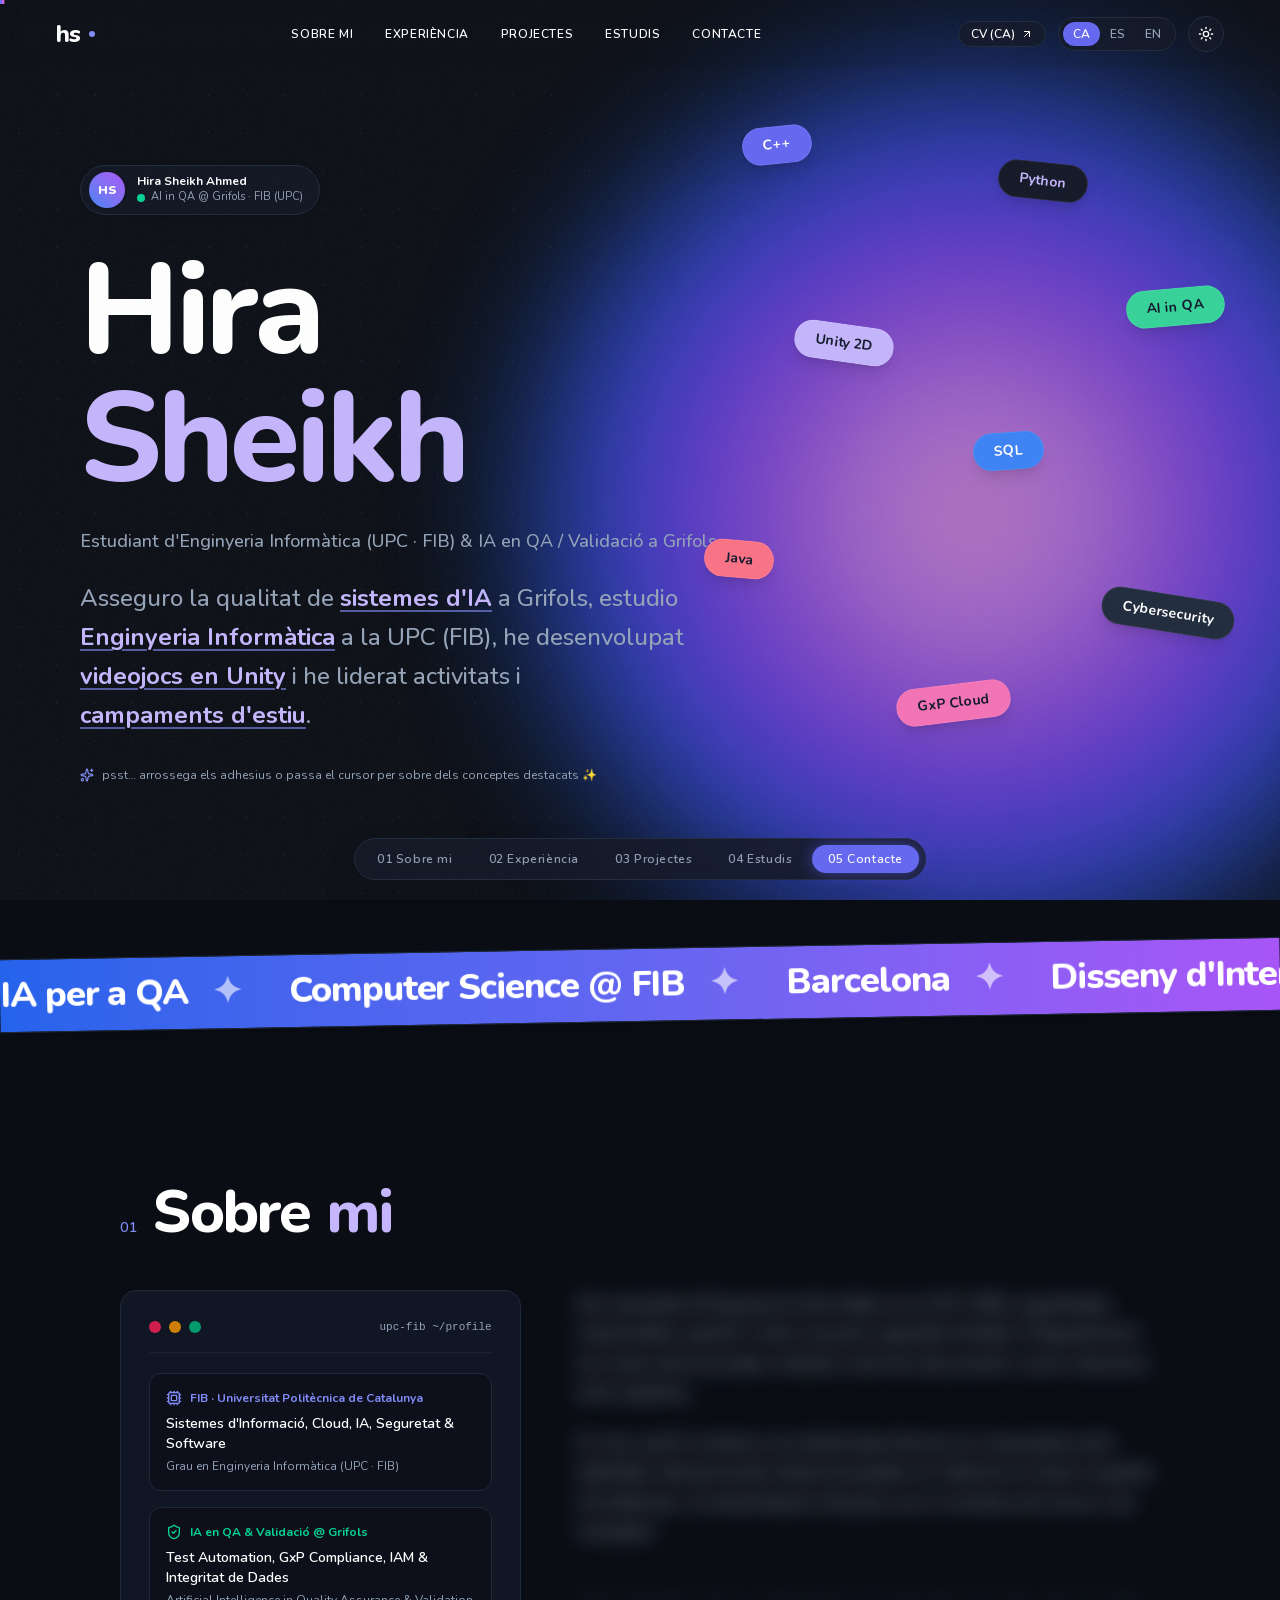
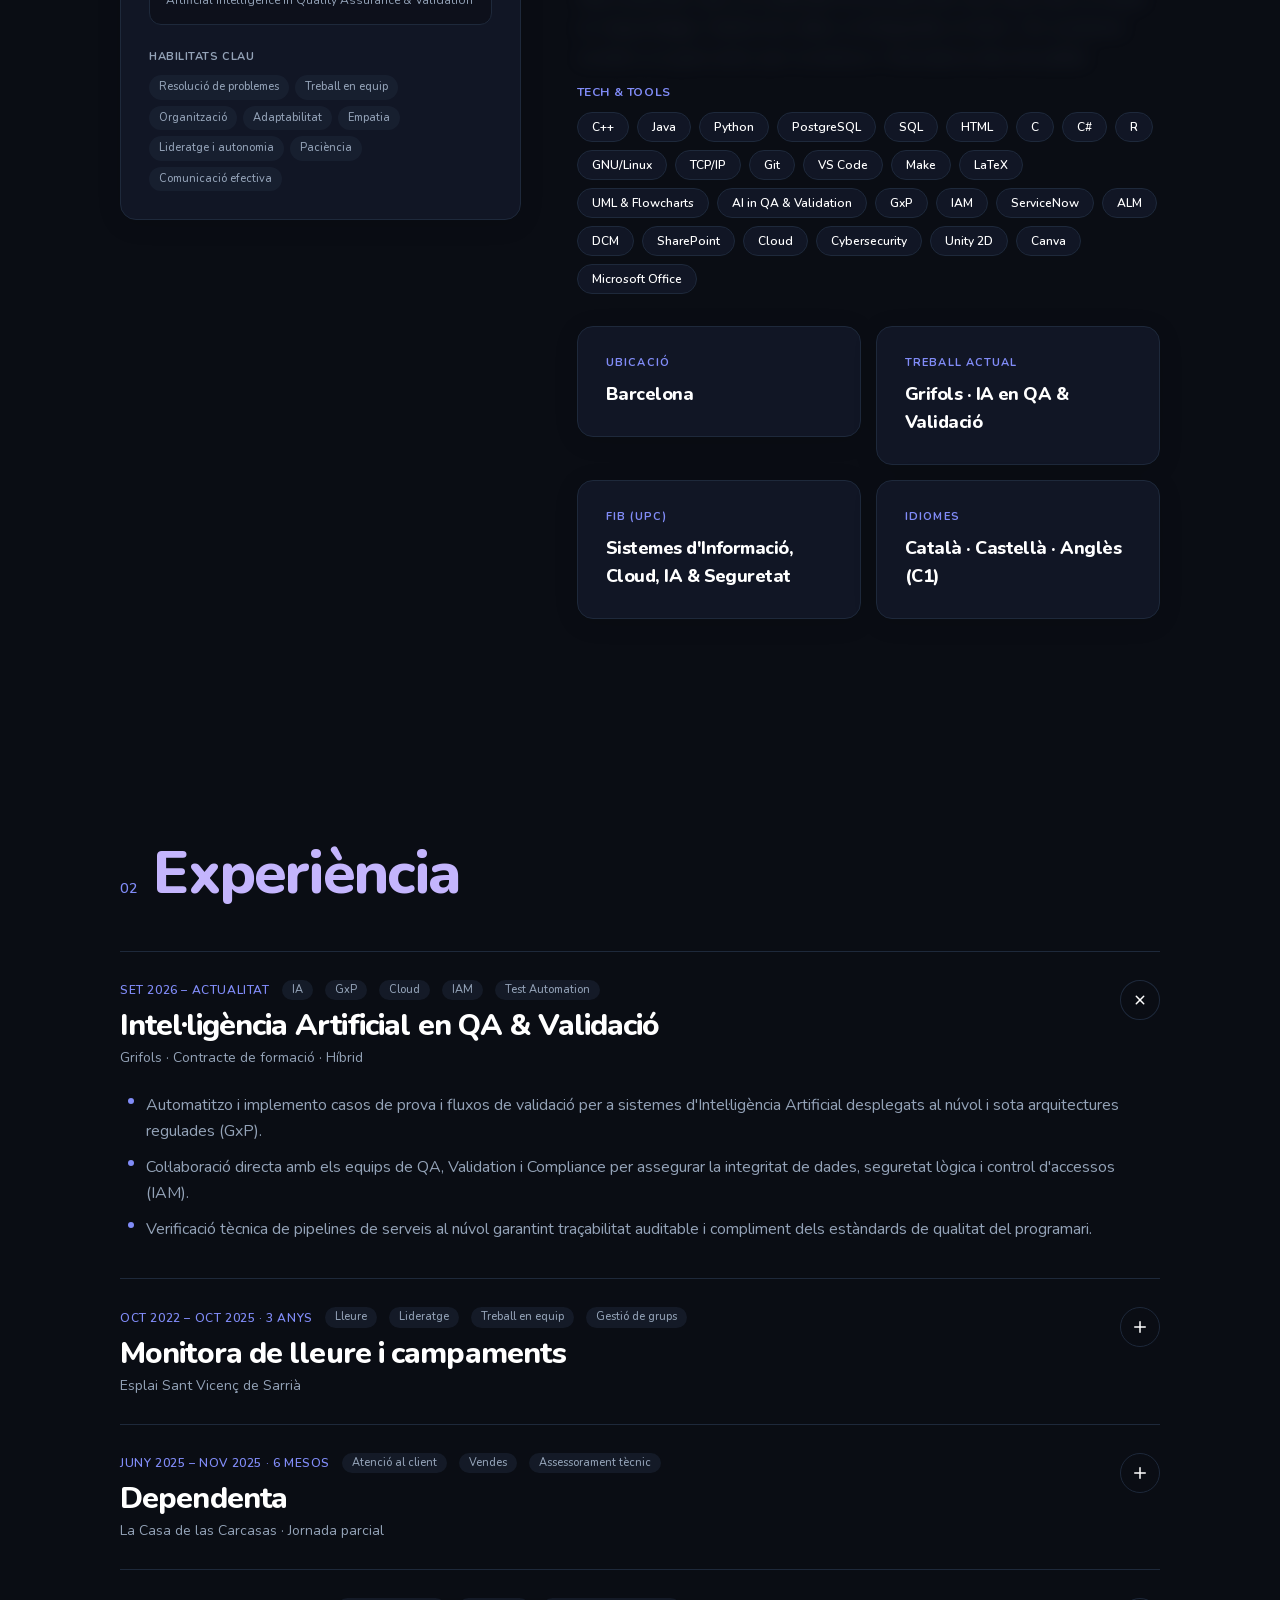
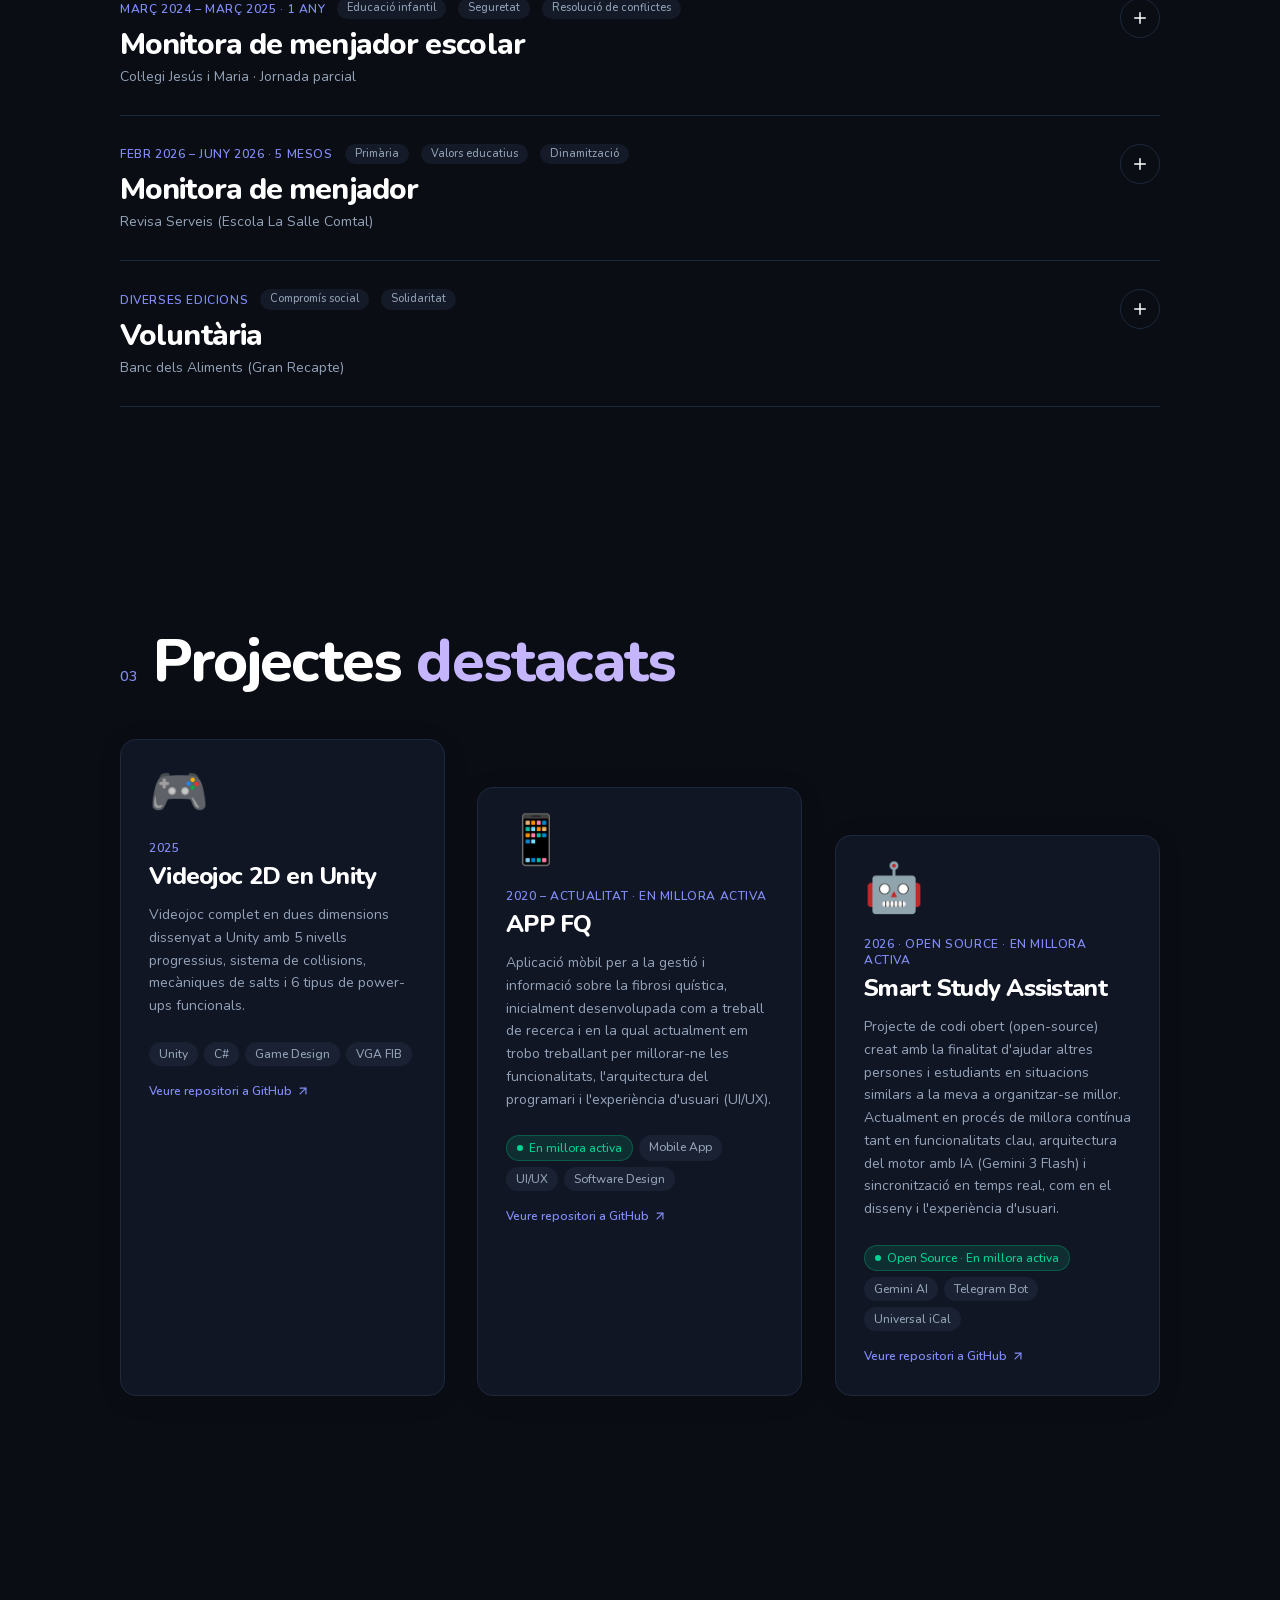
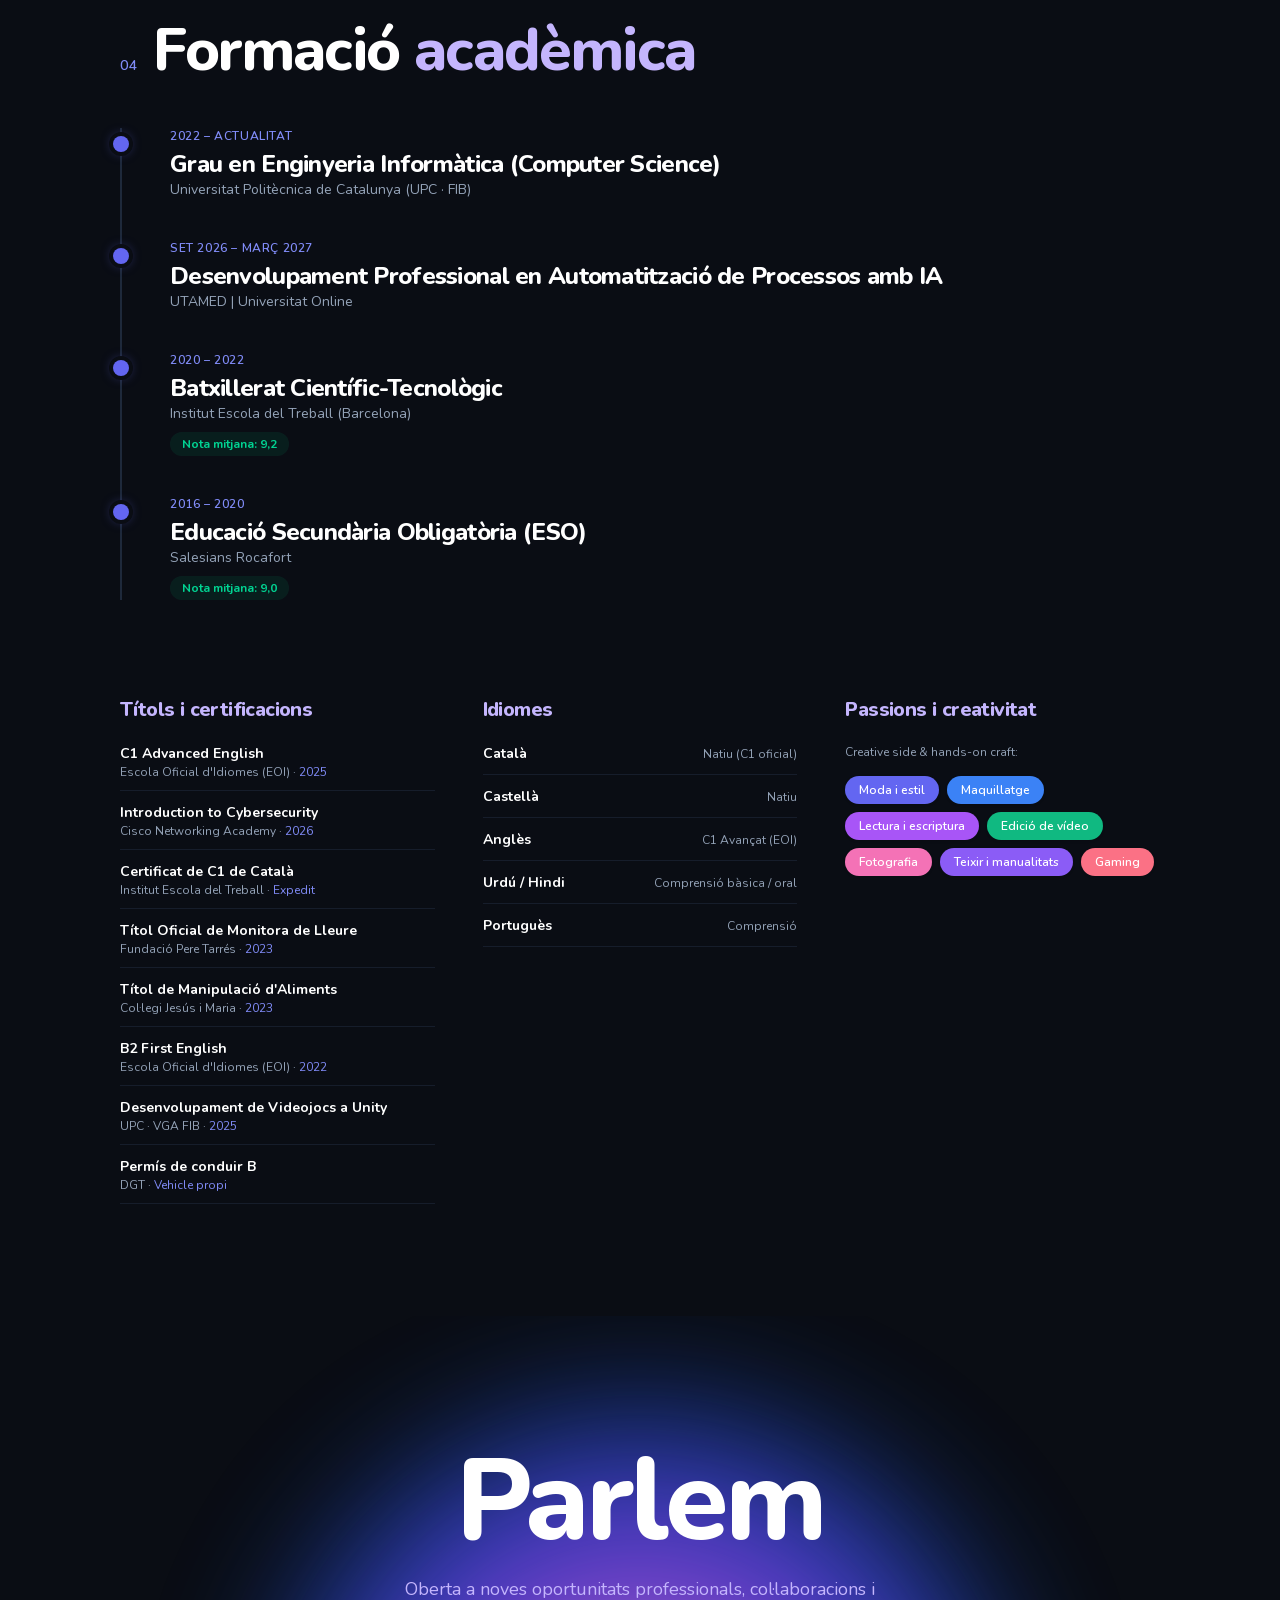
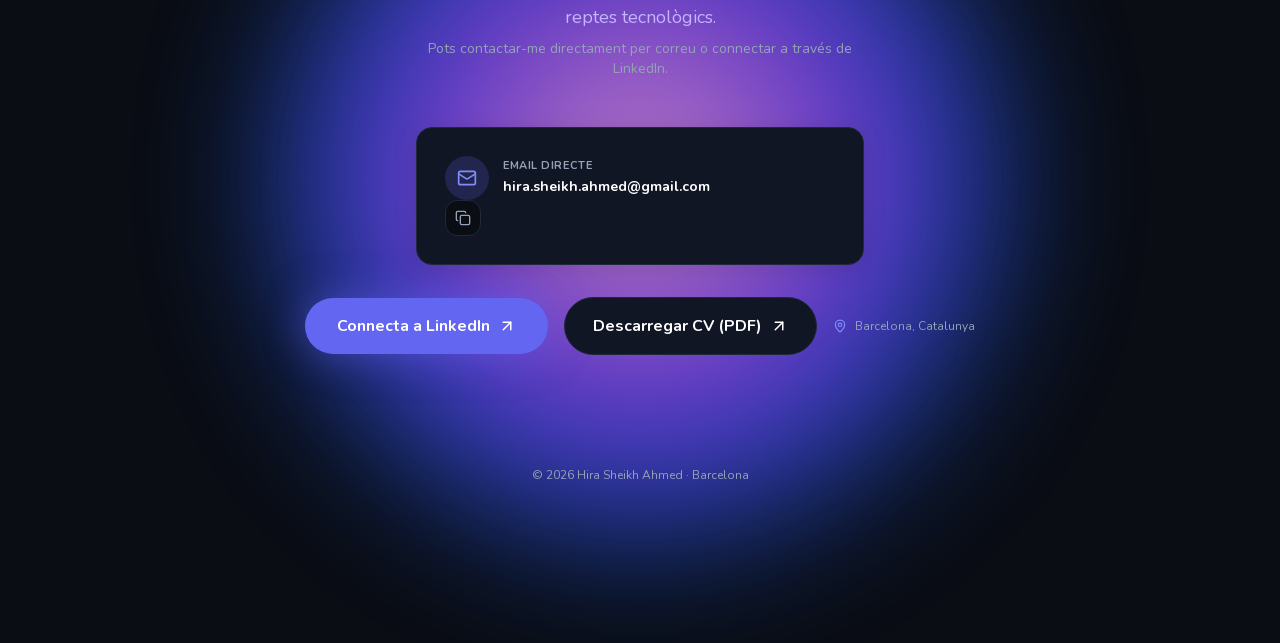
==== commit 500feb05: "Update Smart Study Assistant description: emphasize ongoing functional and AI improvements" ====
--- a/index.html
+++ b/index.html
@@ -1 +1 @@
-<!DOCTYPE html><html lang="ca" data-theme="dark" class="tO76AW_variable"><head><meta charSet="utf-8"/><meta name="viewport" content="width=device-width, initial-scale=1"/><link rel="preload" href="/_next/static/media/29e2a75af8e45044-s.p.2kjei9psvcorz.woff2" as="font" crossorigin="" type="font/woff2"/><link rel="stylesheet" href="/_next/static/chunks/2umo2y6f7f9hi.css" data-precedence="next"/><link rel="preload" as="script" fetchPriority="low" href="/_next/static/chunks/0j1we3cwg31qe.js"/><script src="/_next/static/chunks/1cuyxw6v18rxx.js" async=""></script><script src="/_next/static/chunks/39_j1bdzreq0m.js" async=""></script><script src="/_next/static/chunks/turbopack-2u1d16houkiyo.js" async=""></script><script src="/_next/static/chunks/1ua2kfq9s-me6.js" async=""></script><script src="/_next/static/chunks/34sbqtcztgmp2.js" async=""></script><meta name="next-size-adjust" content=""/><title>Hira Sheikh</title><meta name="description" content="Informatics Engineering student, QA &amp; Validation in AI, Barcelona"/><link rel="icon" href="/favicon.ico?favicon.117ezoe8m31dk.ico" sizes="48x48" type="image/x-icon"/><script src="/_next/static/chunks/0cz1d0mv5g_q7.js" noModule=""></script></head><body><div hidden=""><!--$--><!--/$--></div><main class="relative min-h-screen"><canvas aria-hidden="true" class="pointer-events-none fixed inset-0 -z-10 h-full w-full"></canvas><div class="fixed left-0 top-0 z-[90] h-1 w-full origin-left bg-gradient-to-r from-[#3B82F6] via-[#A855F7] to-[#F472B6]" style="transform:scaleX(0)"></div><header class="site-nav fixed left-0 top-0 z-50 flex w-full items-center justify-between px-6 py-4 backdrop-blur-md md:px-14"><a href="#top" class="font-display flex items-center gap-2 text-2xl font-black"><span>hs</span><span class="h-1.5 w-1.5 rounded-full bg-[var(--accent)]"></span></a><nav class="hidden gap-8 text-xs font-semibold uppercase tracking-wider md:flex"><a href="#about" class="relative py-1 transition-colors hover:text-[var(--hi)]">Sobre mi</a><a href="#experience" class="relative py-1 transition-colors hover:text-[var(--hi)]">Experiència</a><a href="#projects" class="relative py-1 transition-colors hover:text-[var(--hi)]">Projectes</a><a href="#education" class="relative py-1 transition-colors hover:text-[var(--hi)]">Estudis</a><a href="#contact" class="relative py-1 transition-colors hover:text-[var(--hi)]">Contacte</a></nav><div class="flex items-center gap-3"><a href="/CV_Hira_Sheikh_Ahmed_ca.pdf" target="_blank" rel="noreferrer" class="hidden sm:inline-flex items-center gap-1.5 rounded-full border border-[var(--line)] bg-[var(--card)]/80 px-3 py-1 text-xs font-semibold hover:border-[var(--accent)] transition-colors" title="CV (CA)"><span>CV (<!-- -->CA<!-- -->)</span><svg xmlns="http://www.w3.org/2000/svg" width="12" height="12" viewBox="0 0 24 24" fill="none" stroke="currentColor" stroke-width="2" stroke-linecap="round" stroke-linejoin="round" class="lucide lucide-arrow-up-right" aria-hidden="true"><path d="M7 7h10v10"></path><path d="M7 17 17 7"></path></svg></a><div class="flex rounded-full border border-[var(--line)] bg-[var(--card)]/80 p-1 text-xs"><button type="button" class="rounded-full px-2.5 py-1 uppercase font-semibold transition-colors bg-[#6366F1] text-white">ca</button><button type="button" class="rounded-full px-2.5 py-1 uppercase font-semibold transition-colors text-[var(--muted)] hover:text-[var(--fg)]">es</button><button type="button" class="rounded-full px-2.5 py-1 uppercase font-semibold transition-colors text-[var(--muted)] hover:text-[var(--fg)]">en</button></div><button type="button" aria-label="theme toggle" class="grid h-9 w-9 place-items-center rounded-full border border-[var(--line)] bg-[var(--card)]/80 text-[var(--fg)] transition-colors hover:border-[var(--accent)]"><span style="opacity:1;transform:none"><svg xmlns="http://www.w3.org/2000/svg" width="16" height="16" viewBox="0 0 24 24" fill="none" stroke="currentColor" stroke-width="2" stroke-linecap="round" stroke-linejoin="round" class="lucide lucide-sun" aria-hidden="true"><circle cx="12" cy="12" r="4"></circle><path d="M12 2v2"></path><path d="M12 20v2"></path><path d="m4.93 4.93 1.41 1.41"></path><path d="m17.66 17.66 1.41 1.41"></path><path d="M2 12h2"></path><path d="M20 12h2"></path><path d="m6.34 17.66-1.41 1.41"></path><path d="m19.07 4.93-1.41 1.41"></path></svg></span></button></div></header><nav class="fixed bottom-5 left-1/2 z-50 flex -translate-x-1/2 gap-1 rounded-full border border-[var(--line)] bg-[var(--card)]/90 p-1.5 shadow-2xl backdrop-blur-md"><a href="#about" title="Sobre mi" class="relative rounded-full px-3 py-1.5 text-xs font-semibold tracking-wider transition-colors md:px-4 text-white"><span class="absolute inset-0 -z-0 rounded-full bg-[#6366F1] shadow-[0_0_16px_rgba(99,102,241,0.5)]"></span><span class="relative z-10">0<!-- -->1<span class="hidden md:inline"> <!-- -->Sobre mi</span></span></a><a href="#experience" title="Experiència" class="relative rounded-full px-3 py-1.5 text-xs font-semibold tracking-wider transition-colors md:px-4 text-[var(--muted)] hover:text-[var(--fg)]"><span class="relative z-10">0<!-- -->2<span class="hidden md:inline"> <!-- -->Experiència</span></span></a><a href="#projects" title="Projectes" class="relative rounded-full px-3 py-1.5 text-xs font-semibold tracking-wider transition-colors md:px-4 text-[var(--muted)] hover:text-[var(--fg)]"><span class="relative z-10">0<!-- -->3<span class="hidden md:inline"> <!-- -->Projectes</span></span></a><a href="#education" title="Estudis" class="relative rounded-full px-3 py-1.5 text-xs font-semibold tracking-wider transition-colors md:px-4 text-[var(--muted)] hover:text-[var(--fg)]"><span class="relative z-10">0<!-- -->4<span class="hidden md:inline"> <!-- -->Estudis</span></span></a><a href="#contact" title="Contacte" class="relative rounded-full px-3 py-1.5 text-xs font-semibold tracking-wider transition-colors md:px-4 text-[var(--muted)] hover:text-[var(--fg)]"><span class="relative z-10">0<!-- -->5<span class="hidden md:inline"> <!-- -->Contacte</span></span></a></nav><section id="top" class="relative flex min-h-screen flex-col justify-center overflow-hidden px-6 pb-20 pt-32 md:px-14 lg:px-20"><div aria-hidden="true" class="aurora pointer-events-none absolute right-[-12%] top-[6%] h-[72vw] w-[72vw] max-h-[920px] max-w-[920px]" style="transform:none"></div><div class="relative z-10 max-w-5xl"><div class="mb-8 inline-flex items-center gap-3 rounded-full border border-[var(--line)] bg-[var(--card)]/80 py-1.5 pl-2 pr-4 shadow-sm backdrop-blur-md" style="opacity:0;transform:translateY(-16px)"><div class="grid h-9 w-9 place-items-center rounded-full bg-gradient-to-tr from-[#3B82F6] to-[#A855F7] text-xs font-black text-white shadow-sm">HS</div><div><p class="text-xs font-bold leading-tight text-[var(--fg)]">Hira Sheikh Ahmed</p><p class="flex items-center gap-1.5 text-[11px] text-[var(--muted)]"><span class="inline-block h-2 w-2 rounded-full bg-emerald-400 animate-pulse"></span>AI in QA @ Grifols · FIB (UPC)</p></div></div><h1 class="font-display text-6xl font-extrabold tracking-tight sm:text-7xl md:text-8xl lg:text-9xl" style="opacity:0;transform:translateY(30px)"><span class="block text-[var(--fg)] hover:text-[var(--hi)] transition-colors">Hira</span><span class="block text-[var(--hi)]">Sheikh</span></h1><p class="mt-6 max-w-2xl text-base font-medium text-[var(--muted)] md:text-lg" style="opacity:0;transform:translateY(20px)">Estudiant d&#x27;Enginyeria Informàtica (UPC · FIB) &amp; IA en QA / Validació a Grifols</p><div class="relative z-20 mt-6 max-w-2xl"><p class="text-xl font-medium leading-relaxed md:text-2xl"><span class="text-[var(--muted)]">Asseguro la qualitat de </span><button type="button" data-hover="true" class="font-bold text-[var(--hi)] underline decoration-[var(--accent)]/60 underline-offset-4 transition-colors hover:text-[var(--fg)] hover:decoration-[var(--hi)]">sistemes d&#x27;IA</button><span class="text-[var(--muted)]"> a Grifols, estudio </span><button type="button" data-hover="true" class="font-bold text-[var(--hi)] underline decoration-[var(--accent)]/60 underline-offset-4 transition-colors hover:text-[var(--fg)] hover:decoration-[var(--hi)]">Enginyeria Informàtica</button><span class="text-[var(--muted)]"> a la UPC (FIB), he desenvolupat </span><button type="button" data-hover="true" class="font-bold text-[var(--hi)] underline decoration-[var(--accent)]/60 underline-offset-4 transition-colors hover:text-[var(--fg)] hover:decoration-[var(--hi)]">videojocs en Unity</button><span class="text-[var(--muted)]"> i he liderat activitats i </span><button type="button" data-hover="true" class="font-bold text-[var(--hi)] underline decoration-[var(--accent)]/60 underline-offset-4 transition-colors hover:text-[var(--fg)] hover:decoration-[var(--hi)]">campaments d&#x27;estiu</button><span class="text-[var(--muted)]">.</span></p></div><p class="mt-8 flex items-center gap-2 text-xs text-[var(--muted)]" style="opacity:0"><svg xmlns="http://www.w3.org/2000/svg" width="14" height="14" viewBox="0 0 24 24" fill="none" stroke="currentColor" stroke-width="2" stroke-linecap="round" stroke-linejoin="round" class="lucide lucide-sparkles lucide-stars text-[var(--accent)]" aria-hidden="true"><path d="M11.017 2.814a1 1 0 0 1 1.966 0l1.051 5.558a2 2 0 0 0 1.594 1.594l5.558 1.051a1 1 0 0 1 0 1.966l-5.558 1.051a2 2 0 0 0-1.594 1.594l-1.051 5.558a1 1 0 0 1-1.966 0l-1.051-5.558a2 2 0 0 0-1.594-1.594l-5.558-1.051a1 1 0 0 1 0-1.966l5.558-1.051a2 2 0 0 0 1.594-1.594z"></path><path d="M20 2v4"></path><path d="M22 4h-4"></path><circle cx="4" cy="20" r="2"></circle></svg> <!-- -->psst… arrossega els adhesius o passa el cursor per sobre dels conceptes destacats ✨</p></div><div data-hover="true" class="absolute z-20 hidden select-none rounded-full px-5 py-2 text-xs font-bold shadow-lg md:block md:text-sm" draggable="false" style="left:58%;top:14%;background:#6366F1;color:#fff;border:1px solid rgba(255,255,255,0.08);transform:scale(0) rotate(-24deg);-webkit-touch-callout:none;-webkit-user-select:none;user-select:none;touch-action:none">C++</div><div data-hover="true" class="absolute z-20 hidden select-none rounded-full px-5 py-2 text-xs font-bold shadow-lg md:block md:text-sm" draggable="false" style="left:78%;top:18%;background:#111625;color:#C4B5FD;border:1px solid rgba(255,255,255,0.08);transform:scale(0) rotate(24deg);-webkit-touch-callout:none;-webkit-user-select:none;user-select:none;touch-action:none">Python</div><div data-hover="true" class="absolute z-20 hidden select-none rounded-full px-5 py-2 text-xs font-bold shadow-lg md:block md:text-sm" draggable="false" style="left:88%;top:32%;background:#34D399;color:#0F172A;border:1px solid rgba(255,255,255,0.08);transform:scale(0) rotate(-20deg);-webkit-touch-callout:none;-webkit-user-select:none;user-select:none;touch-action:none">AI in QA</div><div data-hover="true" class="absolute z-20 hidden select-none rounded-full px-5 py-2 text-xs font-bold shadow-lg md:block md:text-sm" draggable="false" style="left:62%;top:36%;background:#C4B5FD;color:#0F172A;border:1px solid rgba(255,255,255,0.08);transform:scale(0) rotate(32deg);-webkit-touch-callout:none;-webkit-user-select:none;user-select:none;touch-action:none">Unity 2D</div><div data-hover="true" class="absolute z-20 hidden select-none rounded-full px-5 py-2 text-xs font-bold shadow-lg md:block md:text-sm" draggable="false" style="left:76%;top:48%;background:#3B82F6;color:#fff;border:1px solid rgba(255,255,255,0.08);transform:scale(0) rotate(-16deg);-webkit-touch-callout:none;-webkit-user-select:none;user-select:none;touch-action:none">SQL</div><div data-hover="true" class="absolute z-20 hidden select-none rounded-full px-5 py-2 text-xs font-bold shadow-lg md:block md:text-sm" draggable="false" style="left:55%;top:60%;background:#FB7185;color:#0F172A;border:1px solid rgba(255,255,255,0.08);transform:scale(0) rotate(20deg);-webkit-touch-callout:none;-webkit-user-select:none;user-select:none;touch-action:none">Java</div><div data-hover="true" class="absolute z-20 hidden select-none rounded-full px-5 py-2 text-xs font-bold shadow-lg md:block md:text-sm" draggable="false" style="left:86%;top:66%;background:#1E293B;color:#fff;border:1px solid rgba(255,255,255,0.08);transform:scale(0) rotate(36deg);-webkit-touch-callout:none;-webkit-user-select:none;user-select:none;touch-action:none">Cybersecurity</div><div data-hover="true" class="absolute z-20 hidden select-none rounded-full px-5 py-2 text-xs font-bold shadow-lg md:block md:text-sm" draggable="false" style="left:70%;top:76%;background:#F472B6;color:#0F172A;border:1px solid rgba(255,255,255,0.08);transform:scale(0) rotate(-28deg);-webkit-touch-callout:none;-webkit-user-select:none;user-select:none;touch-action:none">GxP Cloud</div></section><div class="py-12"><div class="-rotate-1 overflow-hidden border-y border-[var(--line)] bg-gradient-to-r from-[#2563EB] via-[#6366F1] to-[#A855F7] py-4 text-white shadow-lg select-none"><div class="animate-marquee flex w-max"><div class="flex shrink-0 items-center gap-12 pr-12 whitespace-nowrap"><span class="font-display flex items-center gap-6 text-2xl font-bold tracking-wider md:text-4xl">IA per a QA<!-- --> <span class="text-white/60">✦</span></span><span class="font-display flex items-center gap-6 text-2xl font-bold tracking-wider md:text-4xl">Computer Science @ FIB<!-- --> <span class="text-white/60">✦</span></span><span class="font-display flex items-center gap-6 text-2xl font-bold tracking-wider md:text-4xl">Barcelona<!-- --> <span class="text-white/60">✦</span></span><span class="font-display flex items-center gap-6 text-2xl font-bold tracking-wider md:text-4xl">Disseny d&#x27;Interfícies<!-- --> <span class="text-white/60">✦</span></span><span class="font-display flex items-center gap-6 text-2xl font-bold tracking-wider md:text-4xl">Unity 2D<!-- --> <span class="text-white/60">✦</span></span><span class="font-display flex items-center gap-6 text-2xl font-bold tracking-wider md:text-4xl">Ciberseguretat<!-- --> <span class="text-white/60">✦</span></span><span class="font-display flex items-center gap-6 text-2xl font-bold tracking-wider md:text-4xl">Automatització de Proves<!-- --> <span class="text-white/60">✦</span></span><span class="font-display flex items-center gap-6 text-2xl font-bold tracking-wider md:text-4xl">Sempre aprenent<!-- --> <span class="text-white/60">✦</span></span><span class="font-display flex items-center gap-6 text-2xl font-bold tracking-wider md:text-4xl">IA per a QA<!-- --> <span class="text-white/60">✦</span></span><span class="font-display flex items-center gap-6 text-2xl font-bold tracking-wider md:text-4xl">Computer Science @ FIB<!-- --> <span class="text-white/60">✦</span></span><span class="font-display flex items-center gap-6 text-2xl font-bold tracking-wider md:text-4xl">Barcelona<!-- --> <span class="text-white/60">✦</span></span><span class="font-display flex items-center gap-6 text-2xl font-bold tracking-wider md:text-4xl">Disseny d&#x27;Interfícies<!-- --> <span class="text-white/60">✦</span></span><span class="font-display flex items-center gap-6 text-2xl font-bold tracking-wider md:text-4xl">Unity 2D<!-- --> <span class="text-white/60">✦</span></span><span class="font-display flex items-center gap-6 text-2xl font-bold tracking-wider md:text-4xl">Ciberseguretat<!-- --> <span class="text-white/60">✦</span></span><span class="font-display flex items-center gap-6 text-2xl font-bold tracking-wider md:text-4xl">Automatització de Proves<!-- --> <span class="text-white/60">✦</span></span><span class="font-display flex items-center gap-6 text-2xl font-bold tracking-wider md:text-4xl">Sempre aprenent<!-- --> <span class="text-white/60">✦</span></span></div><div class="flex shrink-0 items-center gap-12 pr-12 whitespace-nowrap" aria-hidden="true"><span class="font-display flex items-center gap-6 text-2xl font-bold tracking-wider md:text-4xl">IA per a QA<!-- --> <span class="text-white/60">✦</span></span><span class="font-display flex items-center gap-6 text-2xl font-bold tracking-wider md:text-4xl">Computer Science @ FIB<!-- --> <span class="text-white/60">✦</span></span><span class="font-display flex items-center gap-6 text-2xl font-bold tracking-wider md:text-4xl">Barcelona<!-- --> <span class="text-white/60">✦</span></span><span class="font-display flex items-center gap-6 text-2xl font-bold tracking-wider md:text-4xl">Disseny d&#x27;Interfícies<!-- --> <span class="text-white/60">✦</span></span><span class="font-display flex items-center gap-6 text-2xl font-bold tracking-wider md:text-4xl">Unity 2D<!-- --> <span class="text-white/60">✦</span></span><span class="font-display flex items-center gap-6 text-2xl font-bold tracking-wider md:text-4xl">Ciberseguretat<!-- --> <span class="text-white/60">✦</span></span><span class="font-display flex items-center gap-6 text-2xl font-bold tracking-wider md:text-4xl">Automatització de Proves<!-- --> <span class="text-white/60">✦</span></span><span class="font-display flex items-center gap-6 text-2xl font-bold tracking-wider md:text-4xl">Sempre aprenent<!-- --> <span class="text-white/60">✦</span></span><span class="font-display flex items-center gap-6 text-2xl font-bold tracking-wider md:text-4xl">IA per a QA<!-- --> <span class="text-white/60">✦</span></span><span class="font-display flex items-center gap-6 text-2xl font-bold tracking-wider md:text-4xl">Computer Science @ FIB<!-- --> <span class="text-white/60">✦</span></span><span class="font-display flex items-center gap-6 text-2xl font-bold tracking-wider md:text-4xl">Barcelona<!-- --> <span class="text-white/60">✦</span></span><span class="font-display flex items-center gap-6 text-2xl font-bold tracking-wider md:text-4xl">Disseny d&#x27;Interfícies<!-- --> <span class="text-white/60">✦</span></span><span class="font-display flex items-center gap-6 text-2xl font-bold tracking-wider md:text-4xl">Unity 2D<!-- --> <span class="text-white/60">✦</span></span><span class="font-display flex items-center gap-6 text-2xl font-bold tracking-wider md:text-4xl">Ciberseguretat<!-- --> <span class="text-white/60">✦</span></span><span class="font-display flex items-center gap-6 text-2xl font-bold tracking-wider md:text-4xl">Automatització de Proves<!-- --> <span class="text-white/60">✦</span></span><span class="font-display flex items-center gap-6 text-2xl font-bold tracking-wider md:text-4xl">Sempre aprenent<!-- --> <span class="text-white/60">✦</span></span></div></div></div></div><section id="about" class="mx-auto max-w-6xl px-6 py-28 md:px-14"><div class="mb-12 flex items-baseline gap-4" style="opacity:0;transform:translateY(36px)"><span class="text-sm font-semibold tracking-wider text-[var(--accent)]">01</span><h2 class="font-display text-4xl font-extrabold tracking-tight md:text-6xl">Sobre<!-- --> <span class="text-[var(--hi)]">mi</span></h2></div><div class="grid gap-14 md:grid-cols-12"><div class="md:col-span-5"><div class="" style="opacity:0;transform:translateY(36px)"><div data-hover="true" class="relative overflow-hidden rounded-2xl border border-[var(--line)] bg-[var(--card)] p-7 shadow-[0_4px_24px_rgba(0,0,0,0.12)] transition-shadow duration-300 hover:shadow-[0_8px_32px_rgba(99,102,241,0.18)] p-6" style="transform:perspective(900px)"><div class="pointer-events-none absolute inset-0 opacity-0 transition-opacity duration-300 hover:opacity-100" style="background:radial-gradient(320px circle at var(--mx) var(--my), rgba(129,140,248,0.2), transparent 60%)"></div><div class="relative z-10"><div class="flex items-center justify-between border-b border-[var(--line)]/60 pb-4"><div class="flex items-center gap-2"><span class="h-3 w-3 rounded-full bg-rose-500/80"></span><span class="h-3 w-3 rounded-full bg-amber-500/80"></span><span class="h-3 w-3 rounded-full bg-emerald-500/80"></span></div><span class="text-[11px] font-mono text-[var(--muted)]">upc-fib ~/profile</span></div><div class="mt-5 space-y-4"><div class="rounded-xl border border-[var(--line)] bg-[var(--bg)]/60 p-4"><div class="flex items-center gap-2 text-xs font-bold text-[var(--accent)]"><svg xmlns="http://www.w3.org/2000/svg" width="16" height="16" viewBox="0 0 24 24" fill="none" stroke="currentColor" stroke-width="2" stroke-linecap="round" stroke-linejoin="round" class="lucide lucide-cpu" aria-hidden="true"><path d="M12 20v2"></path><path d="M12 2v2"></path><path d="M17 20v2"></path><path d="M17 2v2"></path><path d="M2 12h2"></path><path d="M2 17h2"></path><path d="M2 7h2"></path><path d="M20 12h2"></path><path d="M20 17h2"></path><path d="M20 7h2"></path><path d="M7 20v2"></path><path d="M7 2v2"></path><rect x="4" y="4" width="16" height="16" rx="2"></rect><rect x="8" y="8" width="8" height="8" rx="1"></rect></svg> FIB · Universitat Politècnica de Catalunya</div><p class="mt-2 text-sm font-semibold text-[var(--fg)]">Sistemes d&#x27;Informació, Cloud, IA, Seguretat &amp; Software</p><p class="mt-1 text-xs text-[var(--muted)]">Grau en Enginyeria Informàtica (UPC · FIB)</p></div><div class="rounded-xl border border-[var(--line)] bg-[var(--bg)]/60 p-4"><div class="flex items-center gap-2 text-xs font-bold text-emerald-400"><svg xmlns="http://www.w3.org/2000/svg" width="16" height="16" viewBox="0 0 24 24" fill="none" stroke="currentColor" stroke-width="2" stroke-linecap="round" stroke-linejoin="round" class="lucide lucide-shield-check" aria-hidden="true"><path d="M20 13c0 5-3.5 7.5-7.66 8.95a1 1 0 0 1-.67-.01C7.5 20.5 4 18 4 13V6a1 1 0 0 1 1-1c2 0 4.5-1.2 6.24-2.72a1.17 1.17 0 0 1 1.52 0C14.51 3.81 17 5 19 5a1 1 0 0 1 1 1z"></path><path d="m9 12 2 2 4-4"></path></svg> IA en QA &amp; Validació @ Grifols</div><p class="mt-2 text-sm font-semibold text-[var(--fg)]">Test Automation, GxP Compliance, IAM &amp; Integritat de Dades</p><p class="mt-1 text-xs text-[var(--muted)]">Artificial Intelligence in Quality Assurance &amp; Validation</p></div></div><div class="mt-6"><p class="text-[11px] font-bold uppercase tracking-wider text-[var(--muted)] mb-2.5">Habilitats clau</p><div class="flex flex-wrap gap-1.5"><span class="rounded-full bg-[var(--line)]/50 px-2.5 py-1 text-[11px] font-medium text-[var(--muted)]">Resolució de problemes</span><span class="rounded-full bg-[var(--line)]/50 px-2.5 py-1 text-[11px] font-medium text-[var(--muted)]">Treball en equip</span><span class="rounded-full bg-[var(--line)]/50 px-2.5 py-1 text-[11px] font-medium text-[var(--muted)]">Organització</span><span class="rounded-full bg-[var(--line)]/50 px-2.5 py-1 text-[11px] font-medium text-[var(--muted)]">Adaptabilitat</span><span class="rounded-full bg-[var(--line)]/50 px-2.5 py-1 text-[11px] font-medium text-[var(--muted)]">Empatia</span><span class="rounded-full bg-[var(--line)]/50 px-2.5 py-1 text-[11px] font-medium text-[var(--muted)]">Lideratge i autonomia</span><span class="rounded-full bg-[var(--line)]/50 px-2.5 py-1 text-[11px] font-medium text-[var(--muted)]">Paciència</span><span class="rounded-full bg-[var(--line)]/50 px-2.5 py-1 text-[11px] font-medium text-[var(--muted)]">Comunicació efectiva</span></div></div></div></div></div></div><div class="space-y-8 md:col-span-7"><div class="space-y-5 text-base leading-relaxed text-[var(--muted)] md:text-lg"><p style="filter:blur(10px);opacity:0.2;transform:translateY(20px)">Sóc estudiant d&#x27;Enginyeria Informàtica a la UPC (FIB), organitzada, responsable, pacient i amb una gran capacitat d&#x27;anàlisi. M&#x27;agrada tenir les coses estructurades, treballo molt bé sota pressió i prenc decisions amb rapidesa.</p><p style="filter:blur(10px);opacity:0.2;transform:translateY(20px)">El meu perfil combina una sòlida base tècnica en computació amb habilitats interpersonals desenvolupades en l&#x27;atenció al client, la gestió d&#x27;incidències i la dinamització d&#x27;equips com a monitora de lleure i de menjador.</p><p style="filter:blur(10px);opacity:0.2;transform:translateY(20px)">Més enllà del codi, la creativitat forma part del meu dia a dia: la moda, el maquillatge, l&#x27;edició de vídeo, la fotografia, el teixir i fer pulseres, sumat a un gran amor per la lectura i l&#x27;escriptura des de petita.</p></div><div class="" style="opacity:0;transform:translateY(36px)"><p class="mb-3 text-xs font-bold uppercase tracking-wider text-[var(--accent)]">Tech &amp; Tools</p><div class="flex flex-wrap gap-2"><span data-hover="true" class="rounded-full border border-[var(--line)] bg-[var(--card)] px-3.5 py-1.5 text-xs font-semibold text-[var(--fg)] transition-colors">C++</span><span data-hover="true" class="rounded-full border border-[var(--line)] bg-[var(--card)] px-3.5 py-1.5 text-xs font-semibold text-[var(--fg)] transition-colors">Java</span><span data-hover="true" class="rounded-full border border-[var(--line)] bg-[var(--card)] px-3.5 py-1.5 text-xs font-semibold text-[var(--fg)] transition-colors">Python</span><span data-hover="true" class="rounded-full border border-[var(--line)] bg-[var(--card)] px-3.5 py-1.5 text-xs font-semibold text-[var(--fg)] transition-colors">PostgreSQL</span><span data-hover="true" class="rounded-full border border-[var(--line)] bg-[var(--card)] px-3.5 py-1.5 text-xs font-semibold text-[var(--fg)] transition-colors">SQL</span><span data-hover="true" class="rounded-full border border-[var(--line)] bg-[var(--card)] px-3.5 py-1.5 text-xs font-semibold text-[var(--fg)] transition-colors">HTML</span><span data-hover="true" class="rounded-full border border-[var(--line)] bg-[var(--card)] px-3.5 py-1.5 text-xs font-semibold text-[var(--fg)] transition-colors">C</span><span data-hover="true" class="rounded-full border border-[var(--line)] bg-[var(--card)] px-3.5 py-1.5 text-xs font-semibold text-[var(--fg)] transition-colors">C#</span><span data-hover="true" class="rounded-full border border-[var(--line)] bg-[var(--card)] px-3.5 py-1.5 text-xs font-semibold text-[var(--fg)] transition-colors">R</span><span data-hover="true" class="rounded-full border border-[var(--line)] bg-[var(--card)] px-3.5 py-1.5 text-xs font-semibold text-[var(--fg)] transition-colors">GNU/Linux</span><span data-hover="true" class="rounded-full border border-[var(--line)] bg-[var(--card)] px-3.5 py-1.5 text-xs font-semibold text-[var(--fg)] transition-colors">TCP/IP</span><span data-hover="true" class="rounded-full border border-[var(--line)] bg-[var(--card)] px-3.5 py-1.5 text-xs font-semibold text-[var(--fg)] transition-colors">Git</span><span data-hover="true" class="rounded-full border border-[var(--line)] bg-[var(--card)] px-3.5 py-1.5 text-xs font-semibold text-[var(--fg)] transition-colors">VS Code</span><span data-hover="true" class="rounded-full border border-[var(--line)] bg-[var(--card)] px-3.5 py-1.5 text-xs font-semibold text-[var(--fg)] transition-colors">Make</span><span data-hover="true" class="rounded-full border border-[var(--line)] bg-[var(--card)] px-3.5 py-1.5 text-xs font-semibold text-[var(--fg)] transition-colors">LaTeX</span><span data-hover="true" class="rounded-full border border-[var(--line)] bg-[var(--card)] px-3.5 py-1.5 text-xs font-semibold text-[var(--fg)] transition-colors">UML &amp; Flowcharts</span><span data-hover="true" class="rounded-full border border-[var(--line)] bg-[var(--card)] px-3.5 py-1.5 text-xs font-semibold text-[var(--fg)] transition-colors">AI in QA &amp; Validation</span><span data-hover="true" class="rounded-full border border-[var(--line)] bg-[var(--card)] px-3.5 py-1.5 text-xs font-semibold text-[var(--fg)] transition-colors">GxP</span><span data-hover="true" class="rounded-full border border-[var(--line)] bg-[var(--card)] px-3.5 py-1.5 text-xs font-semibold text-[var(--fg)] transition-colors">IAM</span><span data-hover="true" class="rounded-full border border-[var(--line)] bg-[var(--card)] px-3.5 py-1.5 text-xs font-semibold text-[var(--fg)] transition-colors">ServiceNow</span><span data-hover="true" class="rounded-full border border-[var(--line)] bg-[var(--card)] px-3.5 py-1.5 text-xs font-semibold text-[var(--fg)] transition-colors">ALM</span><span data-hover="true" class="rounded-full border border-[var(--line)] bg-[var(--card)] px-3.5 py-1.5 text-xs font-semibold text-[var(--fg)] transition-colors">DCM</span><span data-hover="true" class="rounded-full border border-[var(--line)] bg-[var(--card)] px-3.5 py-1.5 text-xs font-semibold text-[var(--fg)] transition-colors">SharePoint</span><span data-hover="true" class="rounded-full border border-[var(--line)] bg-[var(--card)] px-3.5 py-1.5 text-xs font-semibold text-[var(--fg)] transition-colors">Cloud</span><span data-hover="true" class="rounded-full border border-[var(--line)] bg-[var(--card)] px-3.5 py-1.5 text-xs font-semibold text-[var(--fg)] transition-colors">Cybersecurity</span><span data-hover="true" class="rounded-full border border-[var(--line)] bg-[var(--card)] px-3.5 py-1.5 text-xs font-semibold text-[var(--fg)] transition-colors">Unity 2D</span><span data-hover="true" class="rounded-full border border-[var(--line)] bg-[var(--card)] px-3.5 py-1.5 text-xs font-semibold text-[var(--fg)] transition-colors">Canva</span><span data-hover="true" class="rounded-full border border-[var(--line)] bg-[var(--card)] px-3.5 py-1.5 text-xs font-semibold text-[var(--fg)] transition-colors">Microsoft Office</span></div></div><div class="grid gap-4 sm:grid-cols-2"><div class="" style="opacity:0;transform:translateY(36px)"><div data-hover="true" class="relative overflow-hidden rounded-2xl border border-[var(--line)] bg-[var(--card)] p-7 shadow-[0_4px_24px_rgba(0,0,0,0.12)] transition-shadow duration-300 hover:shadow-[0_8px_32px_rgba(99,102,241,0.18)] p-5" style="transform:perspective(900px)"><div class="pointer-events-none absolute inset-0 opacity-0 transition-opacity duration-300 hover:opacity-100" style="background:radial-gradient(320px circle at var(--mx) var(--my), rgba(129,140,248,0.2), transparent 60%)"></div><div class="relative z-10"><p class="text-[11px] font-bold uppercase tracking-widest text-[var(--accent)]">Ubicació</p><p class="font-display mt-2 text-lg font-bold">Barcelona</p></div></div></div><div class="" style="opacity:0;transform:translateY(36px)"><div data-hover="true" class="relative overflow-hidden rounded-2xl border border-[var(--line)] bg-[var(--card)] p-7 shadow-[0_4px_24px_rgba(0,0,0,0.12)] transition-shadow duration-300 hover:shadow-[0_8px_32px_rgba(99,102,241,0.18)] p-5" style="transform:perspective(900px)"><div class="pointer-events-none absolute inset-0 opacity-0 transition-opacity duration-300 hover:opacity-100" style="background:radial-gradient(320px circle at var(--mx) var(--my), rgba(129,140,248,0.2), transparent 60%)"></div><div class="relative z-10"><p class="text-[11px] font-bold uppercase tracking-widest text-[var(--accent)]">Treball actual</p><p class="font-display mt-2 text-lg font-bold">Grifols · IA en QA &amp; Validació</p></div></div></div><div class="" style="opacity:0;transform:translateY(36px)"><div data-hover="true" class="relative overflow-hidden rounded-2xl border border-[var(--line)] bg-[var(--card)] p-7 shadow-[0_4px_24px_rgba(0,0,0,0.12)] transition-shadow duration-300 hover:shadow-[0_8px_32px_rgba(99,102,241,0.18)] p-5" style="transform:perspective(900px)"><div class="pointer-events-none absolute inset-0 opacity-0 transition-opacity duration-300 hover:opacity-100" style="background:radial-gradient(320px circle at var(--mx) var(--my), rgba(129,140,248,0.2), transparent 60%)"></div><div class="relative z-10"><p class="text-[11px] font-bold uppercase tracking-widest text-[var(--accent)]">FIB (UPC)</p><p class="font-display mt-2 text-lg font-bold">Sistemes d&#x27;Informació, Cloud, IA &amp; Seguretat</p></div></div></div><div class="" style="opacity:0;transform:translateY(36px)"><div data-hover="true" class="relative overflow-hidden rounded-2xl border border-[var(--line)] bg-[var(--card)] p-7 shadow-[0_4px_24px_rgba(0,0,0,0.12)] transition-shadow duration-300 hover:shadow-[0_8px_32px_rgba(99,102,241,0.18)] p-5" style="transform:perspective(900px)"><div class="pointer-events-none absolute inset-0 opacity-0 transition-opacity duration-300 hover:opacity-100" style="background:radial-gradient(320px circle at var(--mx) var(--my), rgba(129,140,248,0.2), transparent 60%)"></div><div class="relative z-10"><p class="text-[11px] font-bold uppercase tracking-widest text-[var(--accent)]">Idiomes</p><p class="font-display mt-2 text-lg font-bold">Català · Castellà · Anglès (C1)</p></div></div></div></div></div></div></section><section id="experience" class="mx-auto max-w-6xl px-6 py-28 md:px-14"><div class="mb-12 flex items-baseline gap-4" style="opacity:0;transform:translateY(36px)"><span class="text-sm font-semibold tracking-wider text-[var(--accent)]">02</span><h2 class="font-display text-4xl font-extrabold tracking-tight md:text-6xl"> <span class="text-[var(--hi)]">Experiència</span></h2></div><div class="" style="opacity:0;transform:translateY(36px)"><div><div class="relative border-t border-[var(--line)] py-3 transition-colors"><button type="button" class="group relative z-10 flex w-full items-start justify-between gap-6 py-4 text-left"><div class="flex-1"><div class="flex flex-wrap items-center gap-3"><span class="text-xs font-semibold uppercase tracking-wider text-[var(--accent)]">Set 2026 – actualitat</span><span class="rounded-full bg-[var(--line)]/50 px-2.5 py-0.5 text-[11px] font-medium text-[var(--muted)]">IA</span><span class="rounded-full bg-[var(--line)]/50 px-2.5 py-0.5 text-[11px] font-medium text-[var(--muted)]">GxP</span><span class="rounded-full bg-[var(--line)]/50 px-2.5 py-0.5 text-[11px] font-medium text-[var(--muted)]">Cloud</span><span class="rounded-full bg-[var(--line)]/50 px-2.5 py-0.5 text-[11px] font-medium text-[var(--muted)]">IAM</span><span class="rounded-full bg-[var(--line)]/50 px-2.5 py-0.5 text-[11px] font-medium text-[var(--muted)]">Test Automation</span></div><h3 class="font-display mt-2 text-2xl font-bold transition-transform duration-300 group-hover:translate-x-2 md:text-3xl">Intel·ligència Artificial en QA &amp; Validació</h3><p class="mt-1 text-sm text-[var(--muted)]">Grifols · Contracte de formació · Híbrid</p></div><span class="grid h-10 w-10 shrink-0 place-items-center rounded-full border border-[var(--line)] text-[var(--fg)] transition-colors group-hover:bg-[#6366F1] group-hover:text-white"><svg xmlns="http://www.w3.org/2000/svg" width="18" height="18" viewBox="0 0 24 24" fill="none" stroke="currentColor" stroke-width="2" stroke-linecap="round" stroke-linejoin="round" class="lucide lucide-plus" aria-hidden="true"><path d="M5 12h14"></path><path d="M12 5v14"></path></svg></span></button><div class="relative z-10 overflow-hidden pb-6 pt-2" style="height:auto;opacity:1"><ul class="space-y-2.5 pl-2 text-sm leading-relaxed text-[var(--muted)] md:text-base"><li class="flex items-start gap-3"><span class="mt-1.5 h-1.5 w-1.5 shrink-0 rounded-full bg-[var(--accent)]"></span><span>Automatitzo i implemento casos de prova i fluxos de validació per a sistemes d&#x27;Intel·ligència Artificial desplegats al núvol i sota arquitectures regulades (GxP).</span></li><li class="flex items-start gap-3"><span class="mt-1.5 h-1.5 w-1.5 shrink-0 rounded-full bg-[var(--accent)]"></span><span>Col·laboració directa amb els equips de QA, Validation i Compliance per assegurar la integritat de dades, seguretat lògica i control d&#x27;accessos (IAM).</span></li><li class="flex items-start gap-3"><span class="mt-1.5 h-1.5 w-1.5 shrink-0 rounded-full bg-[var(--accent)]"></span><span>Verificació tècnica de pipelines de serveis al núvol garantint traçabilitat auditable i compliment dels estàndards de qualitat del programari.</span></li></ul></div></div><div class="relative border-t border-[var(--line)] py-3 transition-colors"><button type="button" class="group relative z-10 flex w-full items-start justify-between gap-6 py-4 text-left"><div class="flex-1"><div class="flex flex-wrap items-center gap-3"><span class="text-xs font-semibold uppercase tracking-wider text-[var(--accent)]">Oct 2022 – Oct 2025 · 3 anys</span><span class="rounded-full bg-[var(--line)]/50 px-2.5 py-0.5 text-[11px] font-medium text-[var(--muted)]">Lleure</span><span class="rounded-full bg-[var(--line)]/50 px-2.5 py-0.5 text-[11px] font-medium text-[var(--muted)]">Lideratge</span><span class="rounded-full bg-[var(--line)]/50 px-2.5 py-0.5 text-[11px] font-medium text-[var(--muted)]">Treball en equip</span><span class="rounded-full bg-[var(--line)]/50 px-2.5 py-0.5 text-[11px] font-medium text-[var(--muted)]">Gestió de grups</span></div><h3 class="font-display mt-2 text-2xl font-bold transition-transform duration-300 group-hover:translate-x-2 md:text-3xl">Monitora de lleure i campaments</h3><p class="mt-1 text-sm text-[var(--muted)]">Esplai Sant Vicenç de Sarrià</p></div><span class="grid h-10 w-10 shrink-0 place-items-center rounded-full border border-[var(--line)] text-[var(--fg)] transition-colors group-hover:bg-[#6366F1] group-hover:text-white"><svg xmlns="http://www.w3.org/2000/svg" width="18" height="18" viewBox="0 0 24 24" fill="none" stroke="currentColor" stroke-width="2" stroke-linecap="round" stroke-linejoin="round" class="lucide lucide-plus" aria-hidden="true"><path d="M5 12h14"></path><path d="M12 5v14"></path></svg></span></button></div><div class="relative border-t border-[var(--line)] py-3 transition-colors"><button type="button" class="group relative z-10 flex w-full items-start justify-between gap-6 py-4 text-left"><div class="flex-1"><div class="flex flex-wrap items-center gap-3"><span class="text-xs font-semibold uppercase tracking-wider text-[var(--accent)]">Juny 2025 – Nov 2025 · 6 mesos</span><span class="rounded-full bg-[var(--line)]/50 px-2.5 py-0.5 text-[11px] font-medium text-[var(--muted)]">Atenció al client</span><span class="rounded-full bg-[var(--line)]/50 px-2.5 py-0.5 text-[11px] font-medium text-[var(--muted)]">Vendes</span><span class="rounded-full bg-[var(--line)]/50 px-2.5 py-0.5 text-[11px] font-medium text-[var(--muted)]">Assessorament tècnic</span></div><h3 class="font-display mt-2 text-2xl font-bold transition-transform duration-300 group-hover:translate-x-2 md:text-3xl">Dependenta</h3><p class="mt-1 text-sm text-[var(--muted)]">La Casa de las Carcasas · Jornada parcial</p></div><span class="grid h-10 w-10 shrink-0 place-items-center rounded-full border border-[var(--line)] text-[var(--fg)] transition-colors group-hover:bg-[#6366F1] group-hover:text-white"><svg xmlns="http://www.w3.org/2000/svg" width="18" height="18" viewBox="0 0 24 24" fill="none" stroke="currentColor" stroke-width="2" stroke-linecap="round" stroke-linejoin="round" class="lucide lucide-plus" aria-hidden="true"><path d="M5 12h14"></path><path d="M12 5v14"></path></svg></span></button></div><div class="relative border-t border-[var(--line)] py-3 transition-colors"><button type="button" class="group relative z-10 flex w-full items-start justify-between gap-6 py-4 text-left"><div class="flex-1"><div class="flex flex-wrap items-center gap-3"><span class="text-xs font-semibold uppercase tracking-wider text-[var(--accent)]">Març 2024 – Març 2025 · 1 any</span><span class="rounded-full bg-[var(--line)]/50 px-2.5 py-0.5 text-[11px] font-medium text-[var(--muted)]">Educació infantil</span><span class="rounded-full bg-[var(--line)]/50 px-2.5 py-0.5 text-[11px] font-medium text-[var(--muted)]">Seguretat</span><span class="rounded-full bg-[var(--line)]/50 px-2.5 py-0.5 text-[11px] font-medium text-[var(--muted)]">Resolució de conflictes</span></div><h3 class="font-display mt-2 text-2xl font-bold transition-transform duration-300 group-hover:translate-x-2 md:text-3xl">Monitora de menjador escolar</h3><p class="mt-1 text-sm text-[var(--muted)]">Col·legi Jesús i Maria · Jornada parcial</p></div><span class="grid h-10 w-10 shrink-0 place-items-center rounded-full border border-[var(--line)] text-[var(--fg)] transition-colors group-hover:bg-[#6366F1] group-hover:text-white"><svg xmlns="http://www.w3.org/2000/svg" width="18" height="18" viewBox="0 0 24 24" fill="none" stroke="currentColor" stroke-width="2" stroke-linecap="round" stroke-linejoin="round" class="lucide lucide-plus" aria-hidden="true"><path d="M5 12h14"></path><path d="M12 5v14"></path></svg></span></button></div><div class="relative border-t border-[var(--line)] py-3 transition-colors"><button type="button" class="group relative z-10 flex w-full items-start justify-between gap-6 py-4 text-left"><div class="flex-1"><div class="flex flex-wrap items-center gap-3"><span class="text-xs font-semibold uppercase tracking-wider text-[var(--accent)]">Febr 2026 – Juny 2026 · 5 mesos</span><span class="rounded-full bg-[var(--line)]/50 px-2.5 py-0.5 text-[11px] font-medium text-[var(--muted)]">Primària</span><span class="rounded-full bg-[var(--line)]/50 px-2.5 py-0.5 text-[11px] font-medium text-[var(--muted)]">Valors educatius</span><span class="rounded-full bg-[var(--line)]/50 px-2.5 py-0.5 text-[11px] font-medium text-[var(--muted)]">Dinamització</span></div><h3 class="font-display mt-2 text-2xl font-bold transition-transform duration-300 group-hover:translate-x-2 md:text-3xl">Monitora de menjador</h3><p class="mt-1 text-sm text-[var(--muted)]">Revisa Serveis (Escola La Salle Comtal)</p></div><span class="grid h-10 w-10 shrink-0 place-items-center rounded-full border border-[var(--line)] text-[var(--fg)] transition-colors group-hover:bg-[#6366F1] group-hover:text-white"><svg xmlns="http://www.w3.org/2000/svg" width="18" height="18" viewBox="0 0 24 24" fill="none" stroke="currentColor" stroke-width="2" stroke-linecap="round" stroke-linejoin="round" class="lucide lucide-plus" aria-hidden="true"><path d="M5 12h14"></path><path d="M12 5v14"></path></svg></span></button></div><div class="relative border-t border-[var(--line)] py-3 transition-colors"><button type="button" class="group relative z-10 flex w-full items-start justify-between gap-6 py-4 text-left"><div class="flex-1"><div class="flex flex-wrap items-center gap-3"><span class="text-xs font-semibold uppercase tracking-wider text-[var(--accent)]">Diverses edicions</span><span class="rounded-full bg-[var(--line)]/50 px-2.5 py-0.5 text-[11px] font-medium text-[var(--muted)]">Compromís social</span><span class="rounded-full bg-[var(--line)]/50 px-2.5 py-0.5 text-[11px] font-medium text-[var(--muted)]">Solidaritat</span></div><h3 class="font-display mt-2 text-2xl font-bold transition-transform duration-300 group-hover:translate-x-2 md:text-3xl">Voluntària</h3><p class="mt-1 text-sm text-[var(--muted)]">Banc dels Aliments (Gran Recapte)</p></div><span class="grid h-10 w-10 shrink-0 place-items-center rounded-full border border-[var(--line)] text-[var(--fg)] transition-colors group-hover:bg-[#6366F1] group-hover:text-white"><svg xmlns="http://www.w3.org/2000/svg" width="18" height="18" viewBox="0 0 24 24" fill="none" stroke="currentColor" stroke-width="2" stroke-linecap="round" stroke-linejoin="round" class="lucide lucide-plus" aria-hidden="true"><path d="M5 12h14"></path><path d="M12 5v14"></path></svg></span></button></div></div><div class="border-t border-[var(--line)]"></div></div></section><section id="projects" class="mx-auto max-w-6xl px-6 py-28 md:px-14"><div class="mb-12 flex items-baseline gap-4" style="opacity:0;transform:translateY(36px)"><span class="text-sm font-semibold tracking-wider text-[var(--accent)]">03</span><h2 class="font-display text-4xl font-extrabold tracking-tight md:text-6xl">Projectes<!-- --> <span class="text-[var(--hi)]">destacats</span></h2></div><div class="grid gap-8 md:grid-cols-3"><div class="" style="opacity:0;transform:translateY(36px)"><div data-hover="true" class="relative overflow-hidden rounded-2xl border border-[var(--line)] bg-[var(--card)] p-7 shadow-[0_4px_24px_rgba(0,0,0,0.12)] transition-shadow duration-300 hover:shadow-[0_8px_32px_rgba(99,102,241,0.18)] flex h-full min-h-[340px] flex-col justify-between" style="transform:perspective(900px)"><div class="pointer-events-none absolute inset-0 opacity-0 transition-opacity duration-300 hover:opacity-100" style="background:radial-gradient(320px circle at var(--mx) var(--my), rgba(129,140,248,0.2), transparent 60%)"></div><div class="relative z-10"><div><div class="text-5xl">🎮</div><p class="mt-6 text-xs font-semibold uppercase tracking-wider text-[var(--accent)]">2025</p><h3 class="font-display mt-1 text-2xl font-bold">Videojoc 2D en Unity</h3><p class="mt-3 text-sm leading-relaxed text-[var(--muted)]">Videojoc complet en dues dimensions dissenyat a Unity amb 5 nivells progressius, sistema de col·lisions, mecàniques de salts i 6 tipus de power-ups funcionals.</p></div><div class="mt-6 flex flex-col gap-3"><div class="flex flex-wrap gap-1.5"><span class="rounded-full px-2.5 py-1 text-xs font-medium bg-[var(--line)]/60 text-[var(--muted)]">Unity</span><span class="rounded-full px-2.5 py-1 text-xs font-medium bg-[var(--line)]/60 text-[var(--muted)]">C#</span><span class="rounded-full px-2.5 py-1 text-xs font-medium bg-[var(--line)]/60 text-[var(--muted)]">Game Design</span><span class="rounded-full px-2.5 py-1 text-xs font-medium bg-[var(--line)]/60 text-[var(--muted)]">VGA FIB</span></div><div><a href="https://github.com/hirasheiikh/Juego-Unity" target="_blank" rel="noreferrer" class="inline-flex items-center gap-1 text-xs font-semibold text-[var(--accent)] hover:text-[var(--hi)] transition-colors underline-offset-4 hover:underline">Veure repositori a GitHub <svg xmlns="http://www.w3.org/2000/svg" width="24" height="24" viewBox="0 0 24 24" fill="none" stroke="currentColor" stroke-width="2" stroke-linecap="round" stroke-linejoin="round" class="lucide lucide-arrow-up-right h-3.5 w-3.5" aria-hidden="true"><path d="M7 7h10v10"></path><path d="M7 17 17 7"></path></svg></a></div></div></div></div></div><div class="md:mt-12" style="opacity:0;transform:translateY(36px)"><div data-hover="true" class="relative overflow-hidden rounded-2xl border border-[var(--line)] bg-[var(--card)] p-7 shadow-[0_4px_24px_rgba(0,0,0,0.12)] transition-shadow duration-300 hover:shadow-[0_8px_32px_rgba(99,102,241,0.18)] flex h-full min-h-[340px] flex-col justify-between" style="transform:perspective(900px)"><div class="pointer-events-none absolute inset-0 opacity-0 transition-opacity duration-300 hover:opacity-100" style="background:radial-gradient(320px circle at var(--mx) var(--my), rgba(129,140,248,0.2), transparent 60%)"></div><div class="relative z-10"><div><div class="text-5xl">📱</div><p class="mt-6 text-xs font-semibold uppercase tracking-wider text-[var(--accent)]">2020 – Actualitat · En millora activa</p><h3 class="font-display mt-1 text-2xl font-bold">APP FQ</h3><p class="mt-3 text-sm leading-relaxed text-[var(--muted)]">Aplicació mòbil per a la gestió i informació sobre la fibrosi quística, inicialment desenvolupada com a treball de recerca i en la qual actualment em trobo treballant per millorar-ne les funcionalitats, l&#x27;arquitectura del programari i l&#x27;experiència d&#x27;usuari (UI/UX).</p></div><div class="mt-6 flex flex-col gap-3"><div class="flex flex-wrap gap-1.5"><span class="rounded-full px-2.5 py-1 text-xs font-medium bg-emerald-500/15 text-emerald-400 border border-emerald-500/30 inline-flex items-center gap-1.5 font-bold"><span class="h-1.5 w-1.5 rounded-full bg-emerald-400 animate-pulse"></span>En millora activa</span><span class="rounded-full px-2.5 py-1 text-xs font-medium bg-[var(--line)]/60 text-[var(--muted)]">Mobile App</span><span class="rounded-full px-2.5 py-1 text-xs font-medium bg-[var(--line)]/60 text-[var(--muted)]">UI/UX</span><span class="rounded-full px-2.5 py-1 text-xs font-medium bg-[var(--line)]/60 text-[var(--muted)]">Software Design</span></div><div><a href="https://github.com/hirasheiikh/FQ-UP" target="_blank" rel="noreferrer" class="inline-flex items-center gap-1 text-xs font-semibold text-[var(--accent)] hover:text-[var(--hi)] transition-colors underline-offset-4 hover:underline">Veure repositori a GitHub <svg xmlns="http://www.w3.org/2000/svg" width="24" height="24" viewBox="0 0 24 24" fill="none" stroke="currentColor" stroke-width="2" stroke-linecap="round" stroke-linejoin="round" class="lucide lucide-arrow-up-right h-3.5 w-3.5" aria-hidden="true"><path d="M7 7h10v10"></path><path d="M7 17 17 7"></path></svg></a></div></div></div></div></div><div class="md:mt-24" style="opacity:0;transform:translateY(36px)"><div data-hover="true" class="relative overflow-hidden rounded-2xl border border-[var(--line)] bg-[var(--card)] p-7 shadow-[0_4px_24px_rgba(0,0,0,0.12)] transition-shadow duration-300 hover:shadow-[0_8px_32px_rgba(99,102,241,0.18)] flex h-full min-h-[340px] flex-col justify-between" style="transform:perspective(900px)"><div class="pointer-events-none absolute inset-0 opacity-0 transition-opacity duration-300 hover:opacity-100" style="background:radial-gradient(320px circle at var(--mx) var(--my), rgba(129,140,248,0.2), transparent 60%)"></div><div class="relative z-10"><div><div class="text-5xl">🤖</div><p class="mt-6 text-xs font-semibold uppercase tracking-wider text-[var(--accent)]">2026 · Open Source · En millora activa</p><h3 class="font-display mt-1 text-2xl font-bold">Smart Study Assistant</h3><p class="mt-3 text-sm leading-relaxed text-[var(--muted)]">Projecte de codi obert (open-source) creat amb la finalitat d&#x27;ajudar altres persones i estudiants en situacions similars a la meva a organitzar-se millor. Centralitza notes disperses (xats personals, notes al PC/mòbil o llibretes) i les transforma automàticament en una agenda quadriculada, sincronitzada amb calendaris digitals (Apple, Google, Outlook) i briefings matí i nit.</p></div><div class="mt-6 flex flex-col gap-3"><div class="flex flex-wrap gap-1.5"><span class="rounded-full px-2.5 py-1 text-xs font-medium bg-emerald-500/15 text-emerald-400 border border-emerald-500/30 inline-flex items-center gap-1.5 font-bold"><span class="h-1.5 w-1.5 rounded-full bg-emerald-400 animate-pulse"></span>Open Source · En millora activa</span><span class="rounded-full px-2.5 py-1 text-xs font-medium bg-[var(--line)]/60 text-[var(--muted)]">Telegram Bot</span><span class="rounded-full px-2.5 py-1 text-xs font-medium bg-[var(--line)]/60 text-[var(--muted)]">Serverless</span><span class="rounded-full px-2.5 py-1 text-xs font-medium bg-[var(--line)]/60 text-[var(--muted)]">Universal iCal</span></div><div><a href="https://github.com/hirasheiikh/smart-study-assistant" target="_blank" rel="noreferrer" class="inline-flex items-center gap-1 text-xs font-semibold text-[var(--accent)] hover:text-[var(--hi)] transition-colors underline-offset-4 hover:underline">Veure repositori a GitHub <svg xmlns="http://www.w3.org/2000/svg" width="24" height="24" viewBox="0 0 24 24" fill="none" stroke="currentColor" stroke-width="2" stroke-linecap="round" stroke-linejoin="round" class="lucide lucide-arrow-up-right h-3.5 w-3.5" aria-hidden="true"><path d="M7 7h10v10"></path><path d="M7 17 17 7"></path></svg></a></div></div></div></div></div></div></section><section id="education" class="mx-auto max-w-6xl px-6 py-28 md:px-14"><div class="mb-12 flex items-baseline gap-4" style="opacity:0;transform:translateY(36px)"><span class="text-sm font-semibold tracking-wider text-[var(--accent)]">04</span><h2 class="font-display text-4xl font-extrabold tracking-tight md:text-6xl">Formació<!-- --> <span class="text-[var(--hi)]">acadèmica</span></h2></div><div class="relative space-y-10 border-l-2 border-[var(--line)] pl-8 md:pl-12"><div class="" style="opacity:0;transform:translateY(36px)"><span class="absolute -left-[9px] mt-2 h-4 w-4 rounded-full bg-[#6366F1] ring-4 ring-[var(--bg)] shadow-[0_0_12px_rgba(99,102,241,0.6)]"></span><p class="text-xs font-semibold uppercase tracking-wider text-[var(--accent)]">2022 – actualitat</p><h3 class="font-display mt-1 text-2xl font-bold">Grau en Enginyeria Informàtica (Computer Science)</h3><p class="text-sm text-[var(--muted)]">Universitat Politècnica de Catalunya (UPC · FIB)</p></div><div class="" style="opacity:0;transform:translateY(36px)"><span class="absolute -left-[9px] mt-2 h-4 w-4 rounded-full bg-[#6366F1] ring-4 ring-[var(--bg)] shadow-[0_0_12px_rgba(99,102,241,0.6)]"></span><p class="text-xs font-semibold uppercase tracking-wider text-[var(--accent)]">Set 2026 – Març 2027</p><h3 class="font-display mt-1 text-2xl font-bold">Desenvolupament Professional en Automatització de Processos amb IA</h3><p class="text-sm text-[var(--muted)]">UTAMED | Universitat Online</p></div><div class="" style="opacity:0;transform:translateY(36px)"><span class="absolute -left-[9px] mt-2 h-4 w-4 rounded-full bg-[#6366F1] ring-4 ring-[var(--bg)] shadow-[0_0_12px_rgba(99,102,241,0.6)]"></span><p class="text-xs font-semibold uppercase tracking-wider text-[var(--accent)]">2020 – 2022</p><h3 class="font-display mt-1 text-2xl font-bold">Batxillerat Científic-Tecnològic</h3><p class="text-sm text-[var(--muted)]">Institut Escola del Treball (Barcelona)</p><span class="mt-2 inline-block rounded-full bg-emerald-500/10 px-3 py-1 text-xs font-bold text-emerald-400">Nota mitjana: 9,2</span></div><div class="" style="opacity:0;transform:translateY(36px)"><span class="absolute -left-[9px] mt-2 h-4 w-4 rounded-full bg-[#6366F1] ring-4 ring-[var(--bg)] shadow-[0_0_12px_rgba(99,102,241,0.6)]"></span><p class="text-xs font-semibold uppercase tracking-wider text-[var(--accent)]">2016 – 2020</p><h3 class="font-display mt-1 text-2xl font-bold">Educació Secundària Obligatòria (ESO)</h3><p class="text-sm text-[var(--muted)]">Salesians Rocafort</p><span class="mt-2 inline-block rounded-full bg-emerald-500/10 px-3 py-1 text-xs font-bold text-emerald-400">Nota mitjana: 9,0</span></div></div><div class="mt-24 grid gap-12 md:grid-cols-3"><div class="" style="opacity:0;transform:translateY(36px)"><h4 class="font-display mb-5 text-xl font-bold text-[var(--hi)]">Títols i certificacions</h4><ul class="space-y-3 text-sm text-[var(--muted)]"><li class="border-b border-[var(--line)]/60 pb-2.5"><p class="font-bold text-[var(--fg)]">C1 Advanced English</p><p class="text-xs text-[var(--muted)]">Escola Oficial d&#x27;Idiomes (EOI)<!-- --> · <span class="text-[var(--accent)]">2025</span></p></li><li class="border-b border-[var(--line)]/60 pb-2.5"><p class="font-bold text-[var(--fg)]">Introduction to Cybersecurity</p><p class="text-xs text-[var(--muted)]">Cisco Networking Academy<!-- --> · <span class="text-[var(--accent)]">2026</span></p></li><li class="border-b border-[var(--line)]/60 pb-2.5"><p class="font-bold text-[var(--fg)]">Certificat de C1 de Català</p><p class="text-xs text-[var(--muted)]">Institut Escola del Treball<!-- --> · <span class="text-[var(--accent)]">Expedit</span></p></li><li class="border-b border-[var(--line)]/60 pb-2.5"><p class="font-bold text-[var(--fg)]">Títol Oficial de Monitora de Lleure</p><p class="text-xs text-[var(--muted)]">Fundació Pere Tarrés<!-- --> · <span class="text-[var(--accent)]">2023</span></p></li><li class="border-b border-[var(--line)]/60 pb-2.5"><p class="font-bold text-[var(--fg)]">Títol de Manipulació d&#x27;Aliments</p><p class="text-xs text-[var(--muted)]">Col·legi Jesús i Maria<!-- --> · <span class="text-[var(--accent)]">2023</span></p></li><li class="border-b border-[var(--line)]/60 pb-2.5"><p class="font-bold text-[var(--fg)]">B2 First English</p><p class="text-xs text-[var(--muted)]">Escola Oficial d&#x27;Idiomes (EOI)<!-- --> · <span class="text-[var(--accent)]">2022</span></p></li><li class="border-b border-[var(--line)]/60 pb-2.5"><p class="font-bold text-[var(--fg)]">Desenvolupament de Videojocs a Unity</p><p class="text-xs text-[var(--muted)]">UPC · VGA FIB<!-- --> · <span class="text-[var(--accent)]">2025</span></p></li><li class="border-b border-[var(--line)]/60 pb-2.5"><p class="font-bold text-[var(--fg)]">Permís de conduir B</p><p class="text-xs text-[var(--muted)]">DGT<!-- --> · <span class="text-[var(--accent)]">Vehicle propi</span></p></li></ul></div><div class="" style="opacity:0;transform:translateY(36px)"><h4 class="font-display mb-5 text-xl font-bold text-[var(--hi)]">Idiomes</h4><ul class="space-y-3 text-sm"><li class="flex items-baseline justify-between border-b border-[var(--line)]/60 pb-2.5"><span class="font-bold text-[var(--fg)]">Català</span><span class="text-xs text-[var(--muted)]">Natiu (C1 oficial)</span></li><li class="flex items-baseline justify-between border-b border-[var(--line)]/60 pb-2.5"><span class="font-bold text-[var(--fg)]">Castellà</span><span class="text-xs text-[var(--muted)]">Natiu</span></li><li class="flex items-baseline justify-between border-b border-[var(--line)]/60 pb-2.5"><span class="font-bold text-[var(--fg)]">Anglès</span><span class="text-xs text-[var(--muted)]">C1 Avançat (EOI)</span></li><li class="flex items-baseline justify-between border-b border-[var(--line)]/60 pb-2.5"><span class="font-bold text-[var(--fg)]">Urdú / Hindi</span><span class="text-xs text-[var(--muted)]">Comprensió bàsica / oral</span></li><li class="flex items-baseline justify-between border-b border-[var(--line)]/60 pb-2.5"><span class="font-bold text-[var(--fg)]">Portuguès</span><span class="text-xs text-[var(--muted)]">Comprensió</span></li></ul></div><div class="" style="opacity:0;transform:translateY(36px)"><h4 class="font-display mb-5 text-xl font-bold text-[var(--hi)]">Passions i creativitat</h4><p class="mb-4 text-xs text-[var(--muted)]">Creative side &amp; hands-on craft:</p><div class="flex flex-wrap gap-2"><span data-hover="true" class="rounded-full px-3.5 py-1.5 text-xs font-semibold text-white shadow-sm" draggable="false" style="background:#6366F1;-webkit-touch-callout:none;-webkit-user-select:none;user-select:none;touch-action:none">Moda i estil</span><span data-hover="true" class="rounded-full px-3.5 py-1.5 text-xs font-semibold text-white shadow-sm" draggable="false" style="background:#3B82F6;-webkit-touch-callout:none;-webkit-user-select:none;user-select:none;touch-action:none">Maquillatge</span><span data-hover="true" class="rounded-full px-3.5 py-1.5 text-xs font-semibold text-white shadow-sm" draggable="false" style="background:#A855F7;-webkit-touch-callout:none;-webkit-user-select:none;user-select:none;touch-action:none">Lectura i escriptura</span><span data-hover="true" class="rounded-full px-3.5 py-1.5 text-xs font-semibold text-white shadow-sm" draggable="false" style="background:#10B981;-webkit-touch-callout:none;-webkit-user-select:none;user-select:none;touch-action:none">Edició de vídeo</span><span data-hover="true" class="rounded-full px-3.5 py-1.5 text-xs font-semibold text-white shadow-sm" draggable="false" style="background:#F472B6;-webkit-touch-callout:none;-webkit-user-select:none;user-select:none;touch-action:none">Fotografia</span><span data-hover="true" class="rounded-full px-3.5 py-1.5 text-xs font-semibold text-white shadow-sm" draggable="false" style="background:#8B5CF6;-webkit-touch-callout:none;-webkit-user-select:none;user-select:none;touch-action:none">Teixir i manualitats</span><span data-hover="true" class="rounded-full px-3.5 py-1.5 text-xs font-semibold text-white shadow-sm" draggable="false" style="background:#FB7185;-webkit-touch-callout:none;-webkit-user-select:none;user-select:none;touch-action:none">Gaming</span></div></div></div></section><section id="contact" class="relative overflow-hidden px-6 py-32 pb-40 text-center md:px-14"><div aria-hidden="true" class="aurora pointer-events-none absolute left-1/2 top-1/2 h-[65vw] w-[65vw] max-h-[750px] max-w-[750px] -translate-x-1/2 -translate-y-1/2" style="transform:none"></div><div class="relative z-10 mx-auto max-w-4xl" style="opacity:0;transform:translateY(36px)"><h2 class="font-display text-[14vw] font-extrabold leading-none tracking-tight md:text-[9vw]">Parlem</h2><p class="mx-auto mt-4 max-w-lg text-lg text-[var(--hi)]">Oberta a noves oportunitats professionals, col·laboracions i reptes tecnològics.</p><p class="mx-auto mt-2 max-w-md text-sm text-[var(--muted)]">Pots contactar-me directament per correu o connectar a través de LinkedIn.</p><div class="mx-auto mt-12 max-w-md"><div data-hover="true" class="relative overflow-hidden rounded-2xl border border-[var(--line)] bg-[var(--card)] p-7 shadow-[0_4px_24px_rgba(0,0,0,0.12)] transition-shadow duration-300 hover:shadow-[0_8px_32px_rgba(99,102,241,0.18)] flex items-center justify-between p-5 text-left" style="transform:perspective(900px)"><div class="pointer-events-none absolute inset-0 opacity-0 transition-opacity duration-300 hover:opacity-100" style="background:radial-gradient(320px circle at var(--mx) var(--my), rgba(129,140,248,0.2), transparent 60%)"></div><div class="relative z-10"><div class="flex items-center gap-3.5"><div class="grid h-11 w-11 place-items-center rounded-full bg-[#6366F1]/20 text-[#818cf8]"><svg xmlns="http://www.w3.org/2000/svg" width="20" height="20" viewBox="0 0 24 24" fill="none" stroke="currentColor" stroke-width="2" stroke-linecap="round" stroke-linejoin="round" class="lucide lucide-mail" aria-hidden="true"><path d="m22 7-8.991 5.727a2 2 0 0 1-2.009 0L2 7"></path><rect x="2" y="4" width="20" height="16" rx="2"></rect></svg></div><div><p class="text-[11px] font-bold uppercase tracking-wider text-[var(--muted)]">Email directe</p><a href="mailto:hira.sheikh.ahmed@gmail.com" class="text-sm font-bold text-[var(--fg)] hover:text-[var(--hi)] transition-colors">hira.sheikh.ahmed@gmail.com</a></div></div><button type="button" class="grid h-9 w-9 place-items-center rounded-xl border border-[var(--line)] bg-[var(--bg)] text-[var(--muted)] transition-colors hover:text-[var(--fg)]" title="Copiar correu"><svg xmlns="http://www.w3.org/2000/svg" width="16" height="16" viewBox="0 0 24 24" fill="none" stroke="currentColor" stroke-width="2" stroke-linecap="round" stroke-linejoin="round" class="lucide lucide-copy" aria-hidden="true"><rect width="14" height="14" x="8" y="8" rx="2" ry="2"></rect><path d="M4 16c-1.1 0-2-.9-2-2V4c0-1.1.9-2 2-2h10c1.1 0 2 .9 2 2"></path></svg></button></div></div></div><div class="mt-8 flex flex-wrap items-center justify-center gap-4"><a href="https://www.linkedin.com/in/hira-sheikh-ahmed/" target="_blank" rel="noreferrer" class="inline-flex items-center gap-2 rounded-full bg-[#6366F1] px-8 py-4 text-base font-bold text-white shadow-[0_0_40px_rgba(99,102,241,0.5)] transition-all" tabindex="0">Connecta a LinkedIn<!-- --> <svg xmlns="http://www.w3.org/2000/svg" width="18" height="18" viewBox="0 0 24 24" fill="none" stroke="currentColor" stroke-width="2" stroke-linecap="round" stroke-linejoin="round" class="lucide lucide-arrow-up-right" aria-hidden="true"><path d="M7 7h10v10"></path><path d="M7 17 17 7"></path></svg></a><a href="/CV_Hira_Sheikh_Ahmed_ca.pdf" target="_blank" rel="noreferrer" class="inline-flex items-center gap-2 rounded-full border border-[var(--line)] bg-[var(--card)] px-7 py-4 text-base font-bold text-[var(--fg)] hover:border-[var(--accent)] transition-all" tabindex="0"><span>Descarregar CV (PDF)</span><svg xmlns="http://www.w3.org/2000/svg" width="18" height="18" viewBox="0 0 24 24" fill="none" stroke="currentColor" stroke-width="2" stroke-linecap="round" stroke-linejoin="round" class="lucide lucide-arrow-up-right" aria-hidden="true"><path d="M7 7h10v10"></path><path d="M7 17 17 7"></path></svg></a><div class="flex items-center gap-2 text-xs text-[var(--muted)]"><svg xmlns="http://www.w3.org/2000/svg" width="14" height="14" viewBox="0 0 24 24" fill="none" stroke="currentColor" stroke-width="2" stroke-linecap="round" stroke-linejoin="round" class="lucide lucide-map-pin text-[var(--accent)]" aria-hidden="true"><path d="M20 10c0 4.993-5.539 10.193-7.399 11.799a1 1 0 0 1-1.202 0C9.539 20.193 4 14.993 4 10a8 8 0 0 1 16 0"></path><circle cx="12" cy="10" r="3"></circle></svg> <!-- -->Barcelona, Catalunya</div></div></div><p class="relative z-10 mt-28 text-xs text-[var(--muted)]">© 2026 Hira Sheikh Ahmed · <!-- -->Barcelona</p></section></main><!--$--><!--/$--><script id="_R_">(globalThis["TURBOPACK"] || (globalThis["TURBOPACK"] = [])).push({"otherChunks":["static/chunks/0j1we3cwg31qe.js","static/chunks/1cuyxw6v18rxx.js","static/chunks/39_j1bdzreq0m.js"],"runtimeModuleIds":[94553]});</script><script src="/_next/static/chunks/0j1we3cwg31qe.js" async=""></script><script>(self.__next_f=self.__next_f||[]).push([0])</script><script>self.__next_f.push([1,"1:\"$Sreact.fragment\"\n2:\"/_next/static/chunks/1ua2kfq9s-me6.js\"\n3:I[39756,[\"$2\"],\"default\"]\n4:I[37457,[\"$2\"],\"default\"]\n6:\"/_next/static/chunks/34sbqtcztgmp2.js\"\n7:I[91161,[\"$2\",\"$6\"],\"default\"]\n8:I[97367,[\"$2\"],\"OutletBoundary\"]\n9:\"$Sreact.suspense\"\nb:\"ViewportBoundary\"\nc:I[97367,[\"$2\"],\"$b\"]\ne:\"MetadataBoundary\"\nf:I[97367,[\"$2\"],\"$e\"]\n11:I[68027,[\"$2\"],\"default\",1]\n:HL[\"/_next/static/chunks/2umo2y6f7f9hi.css\",\"style\"]\n:HL[\"/_next/static/media/29e2a75af8e45044-s.p.2kjei9psvcorz.woff2\",\"font\",{\"crossOrigin\":\"\",\"type\":\"font/woff2\"}]\n5:[[\"children\",{\"s\":\"__PAGE__\",\"h\":512,\"d\":{\"r\":[\"$\",\"$1\",\"c\",{\"children\":[[\"$\",\"$L7\",null,{}],[[\"$\",\"script\",\"script-0\",{\"src\":\"/_next/static/chunks/34sbqtcztgmp2.js\",\"async\":true,\"nonce\":\"$undefined\"}]],[\"$\",\"$L8\",null,{\"children\":[\"$\",\"$9\",null,{\"name\":\"Next.MetadataOutlet\",\"children\":\"$@a\"}]}]]}],\"p\":false,\"v\":null}}]]\n"])</script><script>self.__next_f.push([1,"0:{\"P\":null,\"c\":[\"\",\"\"],\"q\":\"\",\"i\":false,\"t\":{\"t\":{\"s\":\"\",\"h\":528,\"d\":{\"r\":[\"$\",\"$1\",\"c\",{\"children\":[[[\"$\",\"link\",\"0\",{\"rel\":\"stylesheet\",\"href\":\"/_next/static/chunks/2umo2y6f7f9hi.css\",\"precedence\":\"next\",\"crossOrigin\":\"$undefined\",\"nonce\":\"$undefined\"}],[\"$\",\"script\",\"script-0\",{\"src\":\"/_next/static/chunks/1ua2kfq9s-me6.js\",\"async\":true,\"nonce\":\"$undefined\"}]],[\"$\",\"html\",null,{\"lang\":\"ca\",\"data-theme\":\"dark\",\"className\":\"tO76AW_variable\",\"suppressHydrationWarning\":true,\"children\":[\"$\",\"body\",null,{\"children\":[\"$\",\"$L3\",null,{\"parallelRouterKey\":\"children\",\"error\":\"$undefined\",\"errorStyles\":\"$undefined\",\"errorScripts\":\"$undefined\",\"template\":[\"$\",\"$L4\",null,{}],\"templateStyles\":\"$undefined\",\"templateScripts\":\"$undefined\",\"notFound\":[[[\"$\",\"title\",null,{\"children\":\"404: This page could not be found.\"}],[\"$\",\"div\",null,{\"style\":{\"fontFamily\":\"system-ui,\\\"Segoe UI\\\",Roboto,Helvetica,Arial,sans-serif,\\\"Apple Color Emoji\\\",\\\"Segoe UI Emoji\\\"\",\"height\":\"100vh\",\"textAlign\":\"center\",\"display\":\"flex\",\"flexDirection\":\"column\",\"alignItems\":\"center\",\"justifyContent\":\"center\"},\"children\":[\"$\",\"div\",null,{\"children\":[[\"$\",\"style\",null,{\"dangerouslySetInnerHTML\":{\"__html\":\"body{color:#000;background:#fff;margin:0}.next-error-h1{border-right:1px solid rgba(0,0,0,.3)}@media (prefers-color-scheme:dark){body{color:#fff;background:#000}.next-error-h1{border-right:1px solid rgba(255,255,255,.3)}}\"}}],[\"$\",\"h1\",null,{\"className\":\"next-error-h1\",\"style\":{\"display\":\"inline-block\",\"margin\":\"0 20px 0 0\",\"padding\":\"0 23px 0 0\",\"fontSize\":24,\"fontWeight\":500,\"verticalAlign\":\"top\",\"lineHeight\":\"49px\"},\"children\":404}],[\"$\",\"div\",null,{\"style\":{\"display\":\"inline-block\"},\"children\":[\"$\",\"h2\",null,{\"style\":{\"fontSize\":14,\"fontWeight\":400,\"lineHeight\":\"49px\",\"margin\":0},\"children\":\"This page could not be found.\"}]}]]}]}]],[]],\"forbidden\":\"$undefined\",\"unauthorized\":\"$undefined\"}]}]}]]}],\"p\":false,\"v\":null},\"c\":\"$Q5\"},\"h\":{\"r\":[\"$\",\"$1\",\"h\",{\"children\":[null,[\"$\",\"$Lc\",null,{\"children\":\"$Ld\"}],[\"$\",\"$Lf\",null,{\"children\":[[\"$\",\"div\",null,{\"hidden\":true,\"children\":[\"$\",\"$9\",null,{\"name\":\"Next.Metadata\",\"children\":\"$L10\"}]}],null]}],[\"$\",\"meta\",null,{\"name\":\"next-size-adjust\",\"content\":\"\"}]]}],\"p\":false,\"v\":null}},\"m\":\"$undefined\",\"G\":[\"$11\",[[\"$\",\"link\",\"0\",{\"rel\":\"stylesheet\",\"href\":\"/_next/static/chunks/2umo2y6f7f9hi.css\",\"precedence\":\"next\",\"crossOrigin\":\"$undefined\",\"nonce\":\"$undefined\"}]]],\"S\":true,\"r\":\"$undefined\",\"s\":\"$undefined\",\"a\":\"$undefined\",\"l\":\"$undefined\",\"p\":\"$undefined\",\"d\":\"$undefined\",\"b\":\"pJW5UfMq8n98uAjuhZISF\"}\n"])</script><script>self.__next_f.push([1,"d:[[\"$\",\"meta\",\"0\",{\"charSet\":\"utf-8\"}],[\"$\",\"meta\",\"1\",{\"name\":\"viewport\",\"content\":\"width=device-width, initial-scale=1\"}]]\n"])</script><script>self.__next_f.push([1,"12:I[27201,[\"$2\"],\"IconMark\"]\na:null\n10:[[\"$\",\"title\",\"0\",{\"children\":\"Hira Sheikh\"}],[\"$\",\"meta\",\"1\",{\"name\":\"description\",\"content\":\"Informatics Engineering student, QA \u0026 Validation in AI, Barcelona\"}],[\"$\",\"link\",\"2\",{\"rel\":\"icon\",\"href\":\"/favicon.ico?favicon.117ezoe8m31dk.ico\",\"sizes\":\"48x48\",\"type\":\"image/x-icon\"}],[\"$\",\"$L12\",\"3\",{}]]\n"])</script></body></html>+<!DOCTYPE html><html lang="ca" data-theme="dark" class="tO76AW_variable"><head><meta charSet="utf-8"/><meta name="viewport" content="width=device-width, initial-scale=1"/><link rel="preload" href="/_next/static/media/29e2a75af8e45044-s.p.2kjei9psvcorz.woff2" as="font" crossorigin="" type="font/woff2"/><link rel="stylesheet" href="/_next/static/chunks/2umo2y6f7f9hi.css" data-precedence="next"/><link rel="preload" as="script" fetchPriority="low" href="/_next/static/chunks/0j1we3cwg31qe.js"/><script src="/_next/static/chunks/1cuyxw6v18rxx.js" async=""></script><script src="/_next/static/chunks/39_j1bdzreq0m.js" async=""></script><script src="/_next/static/chunks/turbopack-2u1d16houkiyo.js" async=""></script><script src="/_next/static/chunks/1ua2kfq9s-me6.js" async=""></script><script src="/_next/static/chunks/3mtxpdhy6-ci0.js" async=""></script><meta name="next-size-adjust" content=""/><title>Hira Sheikh</title><meta name="description" content="Informatics Engineering student, QA &amp; Validation in AI, Barcelona"/><link rel="icon" href="/favicon.ico?favicon.117ezoe8m31dk.ico" sizes="48x48" type="image/x-icon"/><script src="/_next/static/chunks/0cz1d0mv5g_q7.js" noModule=""></script></head><body><div hidden=""><!--$--><!--/$--></div><main class="relative min-h-screen"><canvas aria-hidden="true" class="pointer-events-none fixed inset-0 -z-10 h-full w-full"></canvas><div class="fixed left-0 top-0 z-[90] h-1 w-full origin-left bg-gradient-to-r from-[#3B82F6] via-[#A855F7] to-[#F472B6]" style="transform:scaleX(0)"></div><header class="site-nav fixed left-0 top-0 z-50 flex w-full items-center justify-between px-6 py-4 backdrop-blur-md md:px-14"><a href="#top" class="font-display flex items-center gap-2 text-2xl font-black"><span>hs</span><span class="h-1.5 w-1.5 rounded-full bg-[var(--accent)]"></span></a><nav class="hidden gap-8 text-xs font-semibold uppercase tracking-wider md:flex"><a href="#about" class="relative py-1 transition-colors hover:text-[var(--hi)]">Sobre mi</a><a href="#experience" class="relative py-1 transition-colors hover:text-[var(--hi)]">Experiència</a><a href="#projects" class="relative py-1 transition-colors hover:text-[var(--hi)]">Projectes</a><a href="#education" class="relative py-1 transition-colors hover:text-[var(--hi)]">Estudis</a><a href="#contact" class="relative py-1 transition-colors hover:text-[var(--hi)]">Contacte</a></nav><div class="flex items-center gap-3"><a href="/CV_Hira_Sheikh_Ahmed_ca.pdf" target="_blank" rel="noreferrer" class="hidden sm:inline-flex items-center gap-1.5 rounded-full border border-[var(--line)] bg-[var(--card)]/80 px-3 py-1 text-xs font-semibold hover:border-[var(--accent)] transition-colors" title="CV (CA)"><span>CV (<!-- -->CA<!-- -->)</span><svg xmlns="http://www.w3.org/2000/svg" width="12" height="12" viewBox="0 0 24 24" fill="none" stroke="currentColor" stroke-width="2" stroke-linecap="round" stroke-linejoin="round" class="lucide lucide-arrow-up-right" aria-hidden="true"><path d="M7 7h10v10"></path><path d="M7 17 17 7"></path></svg></a><div class="flex rounded-full border border-[var(--line)] bg-[var(--card)]/80 p-1 text-xs"><button type="button" class="rounded-full px-2.5 py-1 uppercase font-semibold transition-colors bg-[#6366F1] text-white">ca</button><button type="button" class="rounded-full px-2.5 py-1 uppercase font-semibold transition-colors text-[var(--muted)] hover:text-[var(--fg)]">es</button><button type="button" class="rounded-full px-2.5 py-1 uppercase font-semibold transition-colors text-[var(--muted)] hover:text-[var(--fg)]">en</button></div><button type="button" aria-label="theme toggle" class="grid h-9 w-9 place-items-center rounded-full border border-[var(--line)] bg-[var(--card)]/80 text-[var(--fg)] transition-colors hover:border-[var(--accent)]"><span style="opacity:1;transform:none"><svg xmlns="http://www.w3.org/2000/svg" width="16" height="16" viewBox="0 0 24 24" fill="none" stroke="currentColor" stroke-width="2" stroke-linecap="round" stroke-linejoin="round" class="lucide lucide-sun" aria-hidden="true"><circle cx="12" cy="12" r="4"></circle><path d="M12 2v2"></path><path d="M12 20v2"></path><path d="m4.93 4.93 1.41 1.41"></path><path d="m17.66 17.66 1.41 1.41"></path><path d="M2 12h2"></path><path d="M20 12h2"></path><path d="m6.34 17.66-1.41 1.41"></path><path d="m19.07 4.93-1.41 1.41"></path></svg></span></button></div></header><nav class="fixed bottom-5 left-1/2 z-50 flex -translate-x-1/2 gap-1 rounded-full border border-[var(--line)] bg-[var(--card)]/90 p-1.5 shadow-2xl backdrop-blur-md"><a href="#about" title="Sobre mi" class="relative rounded-full px-3 py-1.5 text-xs font-semibold tracking-wider transition-colors md:px-4 text-white"><span class="absolute inset-0 -z-0 rounded-full bg-[#6366F1] shadow-[0_0_16px_rgba(99,102,241,0.5)]"></span><span class="relative z-10">0<!-- -->1<span class="hidden md:inline"> <!-- -->Sobre mi</span></span></a><a href="#experience" title="Experiència" class="relative rounded-full px-3 py-1.5 text-xs font-semibold tracking-wider transition-colors md:px-4 text-[var(--muted)] hover:text-[var(--fg)]"><span class="relative z-10">0<!-- -->2<span class="hidden md:inline"> <!-- -->Experiència</span></span></a><a href="#projects" title="Projectes" class="relative rounded-full px-3 py-1.5 text-xs font-semibold tracking-wider transition-colors md:px-4 text-[var(--muted)] hover:text-[var(--fg)]"><span class="relative z-10">0<!-- -->3<span class="hidden md:inline"> <!-- -->Projectes</span></span></a><a href="#education" title="Estudis" class="relative rounded-full px-3 py-1.5 text-xs font-semibold tracking-wider transition-colors md:px-4 text-[var(--muted)] hover:text-[var(--fg)]"><span class="relative z-10">0<!-- -->4<span class="hidden md:inline"> <!-- -->Estudis</span></span></a><a href="#contact" title="Contacte" class="relative rounded-full px-3 py-1.5 text-xs font-semibold tracking-wider transition-colors md:px-4 text-[var(--muted)] hover:text-[var(--fg)]"><span class="relative z-10">0<!-- -->5<span class="hidden md:inline"> <!-- -->Contacte</span></span></a></nav><section id="top" class="relative flex min-h-screen flex-col justify-center overflow-hidden px-6 pb-20 pt-32 md:px-14 lg:px-20"><div aria-hidden="true" class="aurora pointer-events-none absolute right-[-12%] top-[6%] h-[72vw] w-[72vw] max-h-[920px] max-w-[920px]" style="transform:none"></div><div class="relative z-10 max-w-5xl"><div class="mb-8 inline-flex items-center gap-3 rounded-full border border-[var(--line)] bg-[var(--card)]/80 py-1.5 pl-2 pr-4 shadow-sm backdrop-blur-md" style="opacity:0;transform:translateY(-16px)"><div class="grid h-9 w-9 place-items-center rounded-full bg-gradient-to-tr from-[#3B82F6] to-[#A855F7] text-xs font-black text-white shadow-sm">HS</div><div><p class="text-xs font-bold leading-tight text-[var(--fg)]">Hira Sheikh Ahmed</p><p class="flex items-center gap-1.5 text-[11px] text-[var(--muted)]"><span class="inline-block h-2 w-2 rounded-full bg-emerald-400 animate-pulse"></span>AI in QA @ Grifols · FIB (UPC)</p></div></div><h1 class="font-display text-6xl font-extrabold tracking-tight sm:text-7xl md:text-8xl lg:text-9xl" style="opacity:0;transform:translateY(30px)"><span class="block text-[var(--fg)] hover:text-[var(--hi)] transition-colors">Hira</span><span class="block text-[var(--hi)]">Sheikh</span></h1><p class="mt-6 max-w-2xl text-base font-medium text-[var(--muted)] md:text-lg" style="opacity:0;transform:translateY(20px)">Estudiant d&#x27;Enginyeria Informàtica (UPC · FIB) &amp; IA en QA / Validació a Grifols</p><div class="relative z-20 mt-6 max-w-2xl"><p class="text-xl font-medium leading-relaxed md:text-2xl"><span class="text-[var(--muted)]">Asseguro la qualitat de </span><button type="button" data-hover="true" class="font-bold text-[var(--hi)] underline decoration-[var(--accent)]/60 underline-offset-4 transition-colors hover:text-[var(--fg)] hover:decoration-[var(--hi)]">sistemes d&#x27;IA</button><span class="text-[var(--muted)]"> a Grifols, estudio </span><button type="button" data-hover="true" class="font-bold text-[var(--hi)] underline decoration-[var(--accent)]/60 underline-offset-4 transition-colors hover:text-[var(--fg)] hover:decoration-[var(--hi)]">Enginyeria Informàtica</button><span class="text-[var(--muted)]"> a la UPC (FIB), he desenvolupat </span><button type="button" data-hover="true" class="font-bold text-[var(--hi)] underline decoration-[var(--accent)]/60 underline-offset-4 transition-colors hover:text-[var(--fg)] hover:decoration-[var(--hi)]">videojocs en Unity</button><span class="text-[var(--muted)]"> i he liderat activitats i </span><button type="button" data-hover="true" class="font-bold text-[var(--hi)] underline decoration-[var(--accent)]/60 underline-offset-4 transition-colors hover:text-[var(--fg)] hover:decoration-[var(--hi)]">campaments d&#x27;estiu</button><span class="text-[var(--muted)]">.</span></p></div><p class="mt-8 flex items-center gap-2 text-xs text-[var(--muted)]" style="opacity:0"><svg xmlns="http://www.w3.org/2000/svg" width="14" height="14" viewBox="0 0 24 24" fill="none" stroke="currentColor" stroke-width="2" stroke-linecap="round" stroke-linejoin="round" class="lucide lucide-sparkles lucide-stars text-[var(--accent)]" aria-hidden="true"><path d="M11.017 2.814a1 1 0 0 1 1.966 0l1.051 5.558a2 2 0 0 0 1.594 1.594l5.558 1.051a1 1 0 0 1 0 1.966l-5.558 1.051a2 2 0 0 0-1.594 1.594l-1.051 5.558a1 1 0 0 1-1.966 0l-1.051-5.558a2 2 0 0 0-1.594-1.594l-5.558-1.051a1 1 0 0 1 0-1.966l5.558-1.051a2 2 0 0 0 1.594-1.594z"></path><path d="M20 2v4"></path><path d="M22 4h-4"></path><circle cx="4" cy="20" r="2"></circle></svg> <!-- -->psst… arrossega els adhesius o passa el cursor per sobre dels conceptes destacats ✨</p></div><div data-hover="true" class="absolute z-20 hidden select-none rounded-full px-5 py-2 text-xs font-bold shadow-lg md:block md:text-sm" draggable="false" style="left:58%;top:14%;background:#6366F1;color:#fff;border:1px solid rgba(255,255,255,0.08);transform:scale(0) rotate(-24deg);-webkit-touch-callout:none;-webkit-user-select:none;user-select:none;touch-action:none">C++</div><div data-hover="true" class="absolute z-20 hidden select-none rounded-full px-5 py-2 text-xs font-bold shadow-lg md:block md:text-sm" draggable="false" style="left:78%;top:18%;background:#111625;color:#C4B5FD;border:1px solid rgba(255,255,255,0.08);transform:scale(0) rotate(24deg);-webkit-touch-callout:none;-webkit-user-select:none;user-select:none;touch-action:none">Python</div><div data-hover="true" class="absolute z-20 hidden select-none rounded-full px-5 py-2 text-xs font-bold shadow-lg md:block md:text-sm" draggable="false" style="left:88%;top:32%;background:#34D399;color:#0F172A;border:1px solid rgba(255,255,255,0.08);transform:scale(0) rotate(-20deg);-webkit-touch-callout:none;-webkit-user-select:none;user-select:none;touch-action:none">AI in QA</div><div data-hover="true" class="absolute z-20 hidden select-none rounded-full px-5 py-2 text-xs font-bold shadow-lg md:block md:text-sm" draggable="false" style="left:62%;top:36%;background:#C4B5FD;color:#0F172A;border:1px solid rgba(255,255,255,0.08);transform:scale(0) rotate(32deg);-webkit-touch-callout:none;-webkit-user-select:none;user-select:none;touch-action:none">Unity 2D</div><div data-hover="true" class="absolute z-20 hidden select-none rounded-full px-5 py-2 text-xs font-bold shadow-lg md:block md:text-sm" draggable="false" style="left:76%;top:48%;background:#3B82F6;color:#fff;border:1px solid rgba(255,255,255,0.08);transform:scale(0) rotate(-16deg);-webkit-touch-callout:none;-webkit-user-select:none;user-select:none;touch-action:none">SQL</div><div data-hover="true" class="absolute z-20 hidden select-none rounded-full px-5 py-2 text-xs font-bold shadow-lg md:block md:text-sm" draggable="false" style="left:55%;top:60%;background:#FB7185;color:#0F172A;border:1px solid rgba(255,255,255,0.08);transform:scale(0) rotate(20deg);-webkit-touch-callout:none;-webkit-user-select:none;user-select:none;touch-action:none">Java</div><div data-hover="true" class="absolute z-20 hidden select-none rounded-full px-5 py-2 text-xs font-bold shadow-lg md:block md:text-sm" draggable="false" style="left:86%;top:66%;background:#1E293B;color:#fff;border:1px solid rgba(255,255,255,0.08);transform:scale(0) rotate(36deg);-webkit-touch-callout:none;-webkit-user-select:none;user-select:none;touch-action:none">Cybersecurity</div><div data-hover="true" class="absolute z-20 hidden select-none rounded-full px-5 py-2 text-xs font-bold shadow-lg md:block md:text-sm" draggable="false" style="left:70%;top:76%;background:#F472B6;color:#0F172A;border:1px solid rgba(255,255,255,0.08);transform:scale(0) rotate(-28deg);-webkit-touch-callout:none;-webkit-user-select:none;user-select:none;touch-action:none">GxP Cloud</div></section><div class="py-12"><div class="-rotate-1 overflow-hidden border-y border-[var(--line)] bg-gradient-to-r from-[#2563EB] via-[#6366F1] to-[#A855F7] py-4 text-white shadow-lg select-none"><div class="animate-marquee flex w-max"><div class="flex shrink-0 items-center gap-12 pr-12 whitespace-nowrap"><span class="font-display flex items-center gap-6 text-2xl font-bold tracking-wider md:text-4xl">IA per a QA<!-- --> <span class="text-white/60">✦</span></span><span class="font-display flex items-center gap-6 text-2xl font-bold tracking-wider md:text-4xl">Computer Science @ FIB<!-- --> <span class="text-white/60">✦</span></span><span class="font-display flex items-center gap-6 text-2xl font-bold tracking-wider md:text-4xl">Barcelona<!-- --> <span class="text-white/60">✦</span></span><span class="font-display flex items-center gap-6 text-2xl font-bold tracking-wider md:text-4xl">Disseny d&#x27;Interfícies<!-- --> <span class="text-white/60">✦</span></span><span class="font-display flex items-center gap-6 text-2xl font-bold tracking-wider md:text-4xl">Unity 2D<!-- --> <span class="text-white/60">✦</span></span><span class="font-display flex items-center gap-6 text-2xl font-bold tracking-wider md:text-4xl">Ciberseguretat<!-- --> <span class="text-white/60">✦</span></span><span class="font-display flex items-center gap-6 text-2xl font-bold tracking-wider md:text-4xl">Automatització de Proves<!-- --> <span class="text-white/60">✦</span></span><span class="font-display flex items-center gap-6 text-2xl font-bold tracking-wider md:text-4xl">Sempre aprenent<!-- --> <span class="text-white/60">✦</span></span><span class="font-display flex items-center gap-6 text-2xl font-bold tracking-wider md:text-4xl">IA per a QA<!-- --> <span class="text-white/60">✦</span></span><span class="font-display flex items-center gap-6 text-2xl font-bold tracking-wider md:text-4xl">Computer Science @ FIB<!-- --> <span class="text-white/60">✦</span></span><span class="font-display flex items-center gap-6 text-2xl font-bold tracking-wider md:text-4xl">Barcelona<!-- --> <span class="text-white/60">✦</span></span><span class="font-display flex items-center gap-6 text-2xl font-bold tracking-wider md:text-4xl">Disseny d&#x27;Interfícies<!-- --> <span class="text-white/60">✦</span></span><span class="font-display flex items-center gap-6 text-2xl font-bold tracking-wider md:text-4xl">Unity 2D<!-- --> <span class="text-white/60">✦</span></span><span class="font-display flex items-center gap-6 text-2xl font-bold tracking-wider md:text-4xl">Ciberseguretat<!-- --> <span class="text-white/60">✦</span></span><span class="font-display flex items-center gap-6 text-2xl font-bold tracking-wider md:text-4xl">Automatització de Proves<!-- --> <span class="text-white/60">✦</span></span><span class="font-display flex items-center gap-6 text-2xl font-bold tracking-wider md:text-4xl">Sempre aprenent<!-- --> <span class="text-white/60">✦</span></span></div><div class="flex shrink-0 items-center gap-12 pr-12 whitespace-nowrap" aria-hidden="true"><span class="font-display flex items-center gap-6 text-2xl font-bold tracking-wider md:text-4xl">IA per a QA<!-- --> <span class="text-white/60">✦</span></span><span class="font-display flex items-center gap-6 text-2xl font-bold tracking-wider md:text-4xl">Computer Science @ FIB<!-- --> <span class="text-white/60">✦</span></span><span class="font-display flex items-center gap-6 text-2xl font-bold tracking-wider md:text-4xl">Barcelona<!-- --> <span class="text-white/60">✦</span></span><span class="font-display flex items-center gap-6 text-2xl font-bold tracking-wider md:text-4xl">Disseny d&#x27;Interfícies<!-- --> <span class="text-white/60">✦</span></span><span class="font-display flex items-center gap-6 text-2xl font-bold tracking-wider md:text-4xl">Unity 2D<!-- --> <span class="text-white/60">✦</span></span><span class="font-display flex items-center gap-6 text-2xl font-bold tracking-wider md:text-4xl">Ciberseguretat<!-- --> <span class="text-white/60">✦</span></span><span class="font-display flex items-center gap-6 text-2xl font-bold tracking-wider md:text-4xl">Automatització de Proves<!-- --> <span class="text-white/60">✦</span></span><span class="font-display flex items-center gap-6 text-2xl font-bold tracking-wider md:text-4xl">Sempre aprenent<!-- --> <span class="text-white/60">✦</span></span><span class="font-display flex items-center gap-6 text-2xl font-bold tracking-wider md:text-4xl">IA per a QA<!-- --> <span class="text-white/60">✦</span></span><span class="font-display flex items-center gap-6 text-2xl font-bold tracking-wider md:text-4xl">Computer Science @ FIB<!-- --> <span class="text-white/60">✦</span></span><span class="font-display flex items-center gap-6 text-2xl font-bold tracking-wider md:text-4xl">Barcelona<!-- --> <span class="text-white/60">✦</span></span><span class="font-display flex items-center gap-6 text-2xl font-bold tracking-wider md:text-4xl">Disseny d&#x27;Interfícies<!-- --> <span class="text-white/60">✦</span></span><span class="font-display flex items-center gap-6 text-2xl font-bold tracking-wider md:text-4xl">Unity 2D<!-- --> <span class="text-white/60">✦</span></span><span class="font-display flex items-center gap-6 text-2xl font-bold tracking-wider md:text-4xl">Ciberseguretat<!-- --> <span class="text-white/60">✦</span></span><span class="font-display flex items-center gap-6 text-2xl font-bold tracking-wider md:text-4xl">Automatització de Proves<!-- --> <span class="text-white/60">✦</span></span><span class="font-display flex items-center gap-6 text-2xl font-bold tracking-wider md:text-4xl">Sempre aprenent<!-- --> <span class="text-white/60">✦</span></span></div></div></div></div><section id="about" class="mx-auto max-w-6xl px-6 py-28 md:px-14"><div class="mb-12 flex items-baseline gap-4" style="opacity:0;transform:translateY(36px)"><span class="text-sm font-semibold tracking-wider text-[var(--accent)]">01</span><h2 class="font-display text-4xl font-extrabold tracking-tight md:text-6xl">Sobre<!-- --> <span class="text-[var(--hi)]">mi</span></h2></div><div class="grid gap-14 md:grid-cols-12"><div class="md:col-span-5"><div class="" style="opacity:0;transform:translateY(36px)"><div data-hover="true" class="relative overflow-hidden rounded-2xl border border-[var(--line)] bg-[var(--card)] p-7 shadow-[0_4px_24px_rgba(0,0,0,0.12)] transition-shadow duration-300 hover:shadow-[0_8px_32px_rgba(99,102,241,0.18)] p-6" style="transform:perspective(900px)"><div class="pointer-events-none absolute inset-0 opacity-0 transition-opacity duration-300 hover:opacity-100" style="background:radial-gradient(320px circle at var(--mx) var(--my), rgba(129,140,248,0.2), transparent 60%)"></div><div class="relative z-10"><div class="flex items-center justify-between border-b border-[var(--line)]/60 pb-4"><div class="flex items-center gap-2"><span class="h-3 w-3 rounded-full bg-rose-500/80"></span><span class="h-3 w-3 rounded-full bg-amber-500/80"></span><span class="h-3 w-3 rounded-full bg-emerald-500/80"></span></div><span class="text-[11px] font-mono text-[var(--muted)]">upc-fib ~/profile</span></div><div class="mt-5 space-y-4"><div class="rounded-xl border border-[var(--line)] bg-[var(--bg)]/60 p-4"><div class="flex items-center gap-2 text-xs font-bold text-[var(--accent)]"><svg xmlns="http://www.w3.org/2000/svg" width="16" height="16" viewBox="0 0 24 24" fill="none" stroke="currentColor" stroke-width="2" stroke-linecap="round" stroke-linejoin="round" class="lucide lucide-cpu" aria-hidden="true"><path d="M12 20v2"></path><path d="M12 2v2"></path><path d="M17 20v2"></path><path d="M17 2v2"></path><path d="M2 12h2"></path><path d="M2 17h2"></path><path d="M2 7h2"></path><path d="M20 12h2"></path><path d="M20 17h2"></path><path d="M20 7h2"></path><path d="M7 20v2"></path><path d="M7 2v2"></path><rect x="4" y="4" width="16" height="16" rx="2"></rect><rect x="8" y="8" width="8" height="8" rx="1"></rect></svg> FIB · Universitat Politècnica de Catalunya</div><p class="mt-2 text-sm font-semibold text-[var(--fg)]">Sistemes d&#x27;Informació, Cloud, IA, Seguretat &amp; Software</p><p class="mt-1 text-xs text-[var(--muted)]">Grau en Enginyeria Informàtica (UPC · FIB)</p></div><div class="rounded-xl border border-[var(--line)] bg-[var(--bg)]/60 p-4"><div class="flex items-center gap-2 text-xs font-bold text-emerald-400"><svg xmlns="http://www.w3.org/2000/svg" width="16" height="16" viewBox="0 0 24 24" fill="none" stroke="currentColor" stroke-width="2" stroke-linecap="round" stroke-linejoin="round" class="lucide lucide-shield-check" aria-hidden="true"><path d="M20 13c0 5-3.5 7.5-7.66 8.95a1 1 0 0 1-.67-.01C7.5 20.5 4 18 4 13V6a1 1 0 0 1 1-1c2 0 4.5-1.2 6.24-2.72a1.17 1.17 0 0 1 1.52 0C14.51 3.81 17 5 19 5a1 1 0 0 1 1 1z"></path><path d="m9 12 2 2 4-4"></path></svg> IA en QA &amp; Validació @ Grifols</div><p class="mt-2 text-sm font-semibold text-[var(--fg)]">Test Automation, GxP Compliance, IAM &amp; Integritat de Dades</p><p class="mt-1 text-xs text-[var(--muted)]">Artificial Intelligence in Quality Assurance &amp; Validation</p></div></div><div class="mt-6"><p class="text-[11px] font-bold uppercase tracking-wider text-[var(--muted)] mb-2.5">Habilitats clau</p><div class="flex flex-wrap gap-1.5"><span class="rounded-full bg-[var(--line)]/50 px-2.5 py-1 text-[11px] font-medium text-[var(--muted)]">Resolució de problemes</span><span class="rounded-full bg-[var(--line)]/50 px-2.5 py-1 text-[11px] font-medium text-[var(--muted)]">Treball en equip</span><span class="rounded-full bg-[var(--line)]/50 px-2.5 py-1 text-[11px] font-medium text-[var(--muted)]">Organització</span><span class="rounded-full bg-[var(--line)]/50 px-2.5 py-1 text-[11px] font-medium text-[var(--muted)]">Adaptabilitat</span><span class="rounded-full bg-[var(--line)]/50 px-2.5 py-1 text-[11px] font-medium text-[var(--muted)]">Empatia</span><span class="rounded-full bg-[var(--line)]/50 px-2.5 py-1 text-[11px] font-medium text-[var(--muted)]">Lideratge i autonomia</span><span class="rounded-full bg-[var(--line)]/50 px-2.5 py-1 text-[11px] font-medium text-[var(--muted)]">Paciència</span><span class="rounded-full bg-[var(--line)]/50 px-2.5 py-1 text-[11px] font-medium text-[var(--muted)]">Comunicació efectiva</span></div></div></div></div></div></div><div class="space-y-8 md:col-span-7"><div class="space-y-5 text-base leading-relaxed text-[var(--muted)] md:text-lg"><p style="filter:blur(10px);opacity:0.2;transform:translateY(20px)">Sóc estudiant d&#x27;Enginyeria Informàtica a la UPC (FIB), organitzada, responsable, pacient i amb una gran capacitat d&#x27;anàlisi. M&#x27;agrada tenir les coses estructurades, treballo molt bé sota pressió i prenc decisions amb rapidesa.</p><p style="filter:blur(10px);opacity:0.2;transform:translateY(20px)">El meu perfil combina una sòlida base tècnica en computació amb habilitats interpersonals desenvolupades en l&#x27;atenció al client, la gestió d&#x27;incidències i la dinamització d&#x27;equips com a monitora de lleure i de menjador.</p><p style="filter:blur(10px);opacity:0.2;transform:translateY(20px)">Més enllà del codi, la creativitat forma part del meu dia a dia: la moda, el maquillatge, l&#x27;edició de vídeo, la fotografia, el teixir i fer pulseres, sumat a un gran amor per la lectura i l&#x27;escriptura des de petita.</p></div><div class="" style="opacity:0;transform:translateY(36px)"><p class="mb-3 text-xs font-bold uppercase tracking-wider text-[var(--accent)]">Tech &amp; Tools</p><div class="flex flex-wrap gap-2"><span data-hover="true" class="rounded-full border border-[var(--line)] bg-[var(--card)] px-3.5 py-1.5 text-xs font-semibold text-[var(--fg)] transition-colors">C++</span><span data-hover="true" class="rounded-full border border-[var(--line)] bg-[var(--card)] px-3.5 py-1.5 text-xs font-semibold text-[var(--fg)] transition-colors">Java</span><span data-hover="true" class="rounded-full border border-[var(--line)] bg-[var(--card)] px-3.5 py-1.5 text-xs font-semibold text-[var(--fg)] transition-colors">Python</span><span data-hover="true" class="rounded-full border border-[var(--line)] bg-[var(--card)] px-3.5 py-1.5 text-xs font-semibold text-[var(--fg)] transition-colors">PostgreSQL</span><span data-hover="true" class="rounded-full border border-[var(--line)] bg-[var(--card)] px-3.5 py-1.5 text-xs font-semibold text-[var(--fg)] transition-colors">SQL</span><span data-hover="true" class="rounded-full border border-[var(--line)] bg-[var(--card)] px-3.5 py-1.5 text-xs font-semibold text-[var(--fg)] transition-colors">HTML</span><span data-hover="true" class="rounded-full border border-[var(--line)] bg-[var(--card)] px-3.5 py-1.5 text-xs font-semibold text-[var(--fg)] transition-colors">C</span><span data-hover="true" class="rounded-full border border-[var(--line)] bg-[var(--card)] px-3.5 py-1.5 text-xs font-semibold text-[var(--fg)] transition-colors">C#</span><span data-hover="true" class="rounded-full border border-[var(--line)] bg-[var(--card)] px-3.5 py-1.5 text-xs font-semibold text-[var(--fg)] transition-colors">R</span><span data-hover="true" class="rounded-full border border-[var(--line)] bg-[var(--card)] px-3.5 py-1.5 text-xs font-semibold text-[var(--fg)] transition-colors">GNU/Linux</span><span data-hover="true" class="rounded-full border border-[var(--line)] bg-[var(--card)] px-3.5 py-1.5 text-xs font-semibold text-[var(--fg)] transition-colors">TCP/IP</span><span data-hover="true" class="rounded-full border border-[var(--line)] bg-[var(--card)] px-3.5 py-1.5 text-xs font-semibold text-[var(--fg)] transition-colors">Git</span><span data-hover="true" class="rounded-full border border-[var(--line)] bg-[var(--card)] px-3.5 py-1.5 text-xs font-semibold text-[var(--fg)] transition-colors">VS Code</span><span data-hover="true" class="rounded-full border border-[var(--line)] bg-[var(--card)] px-3.5 py-1.5 text-xs font-semibold text-[var(--fg)] transition-colors">Make</span><span data-hover="true" class="rounded-full border border-[var(--line)] bg-[var(--card)] px-3.5 py-1.5 text-xs font-semibold text-[var(--fg)] transition-colors">LaTeX</span><span data-hover="true" class="rounded-full border border-[var(--line)] bg-[var(--card)] px-3.5 py-1.5 text-xs font-semibold text-[var(--fg)] transition-colors">UML &amp; Flowcharts</span><span data-hover="true" class="rounded-full border border-[var(--line)] bg-[var(--card)] px-3.5 py-1.5 text-xs font-semibold text-[var(--fg)] transition-colors">AI in QA &amp; Validation</span><span data-hover="true" class="rounded-full border border-[var(--line)] bg-[var(--card)] px-3.5 py-1.5 text-xs font-semibold text-[var(--fg)] transition-colors">GxP</span><span data-hover="true" class="rounded-full border border-[var(--line)] bg-[var(--card)] px-3.5 py-1.5 text-xs font-semibold text-[var(--fg)] transition-colors">IAM</span><span data-hover="true" class="rounded-full border border-[var(--line)] bg-[var(--card)] px-3.5 py-1.5 text-xs font-semibold text-[var(--fg)] transition-colors">ServiceNow</span><span data-hover="true" class="rounded-full border border-[var(--line)] bg-[var(--card)] px-3.5 py-1.5 text-xs font-semibold text-[var(--fg)] transition-colors">ALM</span><span data-hover="true" class="rounded-full border border-[var(--line)] bg-[var(--card)] px-3.5 py-1.5 text-xs font-semibold text-[var(--fg)] transition-colors">DCM</span><span data-hover="true" class="rounded-full border border-[var(--line)] bg-[var(--card)] px-3.5 py-1.5 text-xs font-semibold text-[var(--fg)] transition-colors">SharePoint</span><span data-hover="true" class="rounded-full border border-[var(--line)] bg-[var(--card)] px-3.5 py-1.5 text-xs font-semibold text-[var(--fg)] transition-colors">Cloud</span><span data-hover="true" class="rounded-full border border-[var(--line)] bg-[var(--card)] px-3.5 py-1.5 text-xs font-semibold text-[var(--fg)] transition-colors">Cybersecurity</span><span data-hover="true" class="rounded-full border border-[var(--line)] bg-[var(--card)] px-3.5 py-1.5 text-xs font-semibold text-[var(--fg)] transition-colors">Unity 2D</span><span data-hover="true" class="rounded-full border border-[var(--line)] bg-[var(--card)] px-3.5 py-1.5 text-xs font-semibold text-[var(--fg)] transition-colors">Canva</span><span data-hover="true" class="rounded-full border border-[var(--line)] bg-[var(--card)] px-3.5 py-1.5 text-xs font-semibold text-[var(--fg)] transition-colors">Microsoft Office</span></div></div><div class="grid gap-4 sm:grid-cols-2"><div class="" style="opacity:0;transform:translateY(36px)"><div data-hover="true" class="relative overflow-hidden rounded-2xl border border-[var(--line)] bg-[var(--card)] p-7 shadow-[0_4px_24px_rgba(0,0,0,0.12)] transition-shadow duration-300 hover:shadow-[0_8px_32px_rgba(99,102,241,0.18)] p-5" style="transform:perspective(900px)"><div class="pointer-events-none absolute inset-0 opacity-0 transition-opacity duration-300 hover:opacity-100" style="background:radial-gradient(320px circle at var(--mx) var(--my), rgba(129,140,248,0.2), transparent 60%)"></div><div class="relative z-10"><p class="text-[11px] font-bold uppercase tracking-widest text-[var(--accent)]">Ubicació</p><p class="font-display mt-2 text-lg font-bold">Barcelona</p></div></div></div><div class="" style="opacity:0;transform:translateY(36px)"><div data-hover="true" class="relative overflow-hidden rounded-2xl border border-[var(--line)] bg-[var(--card)] p-7 shadow-[0_4px_24px_rgba(0,0,0,0.12)] transition-shadow duration-300 hover:shadow-[0_8px_32px_rgba(99,102,241,0.18)] p-5" style="transform:perspective(900px)"><div class="pointer-events-none absolute inset-0 opacity-0 transition-opacity duration-300 hover:opacity-100" style="background:radial-gradient(320px circle at var(--mx) var(--my), rgba(129,140,248,0.2), transparent 60%)"></div><div class="relative z-10"><p class="text-[11px] font-bold uppercase tracking-widest text-[var(--accent)]">Treball actual</p><p class="font-display mt-2 text-lg font-bold">Grifols · IA en QA &amp; Validació</p></div></div></div><div class="" style="opacity:0;transform:translateY(36px)"><div data-hover="true" class="relative overflow-hidden rounded-2xl border border-[var(--line)] bg-[var(--card)] p-7 shadow-[0_4px_24px_rgba(0,0,0,0.12)] transition-shadow duration-300 hover:shadow-[0_8px_32px_rgba(99,102,241,0.18)] p-5" style="transform:perspective(900px)"><div class="pointer-events-none absolute inset-0 opacity-0 transition-opacity duration-300 hover:opacity-100" style="background:radial-gradient(320px circle at var(--mx) var(--my), rgba(129,140,248,0.2), transparent 60%)"></div><div class="relative z-10"><p class="text-[11px] font-bold uppercase tracking-widest text-[var(--accent)]">FIB (UPC)</p><p class="font-display mt-2 text-lg font-bold">Sistemes d&#x27;Informació, Cloud, IA &amp; Seguretat</p></div></div></div><div class="" style="opacity:0;transform:translateY(36px)"><div data-hover="true" class="relative overflow-hidden rounded-2xl border border-[var(--line)] bg-[var(--card)] p-7 shadow-[0_4px_24px_rgba(0,0,0,0.12)] transition-shadow duration-300 hover:shadow-[0_8px_32px_rgba(99,102,241,0.18)] p-5" style="transform:perspective(900px)"><div class="pointer-events-none absolute inset-0 opacity-0 transition-opacity duration-300 hover:opacity-100" style="background:radial-gradient(320px circle at var(--mx) var(--my), rgba(129,140,248,0.2), transparent 60%)"></div><div class="relative z-10"><p class="text-[11px] font-bold uppercase tracking-widest text-[var(--accent)]">Idiomes</p><p class="font-display mt-2 text-lg font-bold">Català · Castellà · Anglès (C1)</p></div></div></div></div></div></div></section><section id="experience" class="mx-auto max-w-6xl px-6 py-28 md:px-14"><div class="mb-12 flex items-baseline gap-4" style="opacity:0;transform:translateY(36px)"><span class="text-sm font-semibold tracking-wider text-[var(--accent)]">02</span><h2 class="font-display text-4xl font-extrabold tracking-tight md:text-6xl"> <span class="text-[var(--hi)]">Experiència</span></h2></div><div class="" style="opacity:0;transform:translateY(36px)"><div><div class="relative border-t border-[var(--line)] py-3 transition-colors"><button type="button" class="group relative z-10 flex w-full items-start justify-between gap-6 py-4 text-left"><div class="flex-1"><div class="flex flex-wrap items-center gap-3"><span class="text-xs font-semibold uppercase tracking-wider text-[var(--accent)]">Set 2026 – actualitat</span><span class="rounded-full bg-[var(--line)]/50 px-2.5 py-0.5 text-[11px] font-medium text-[var(--muted)]">IA</span><span class="rounded-full bg-[var(--line)]/50 px-2.5 py-0.5 text-[11px] font-medium text-[var(--muted)]">GxP</span><span class="rounded-full bg-[var(--line)]/50 px-2.5 py-0.5 text-[11px] font-medium text-[var(--muted)]">Cloud</span><span class="rounded-full bg-[var(--line)]/50 px-2.5 py-0.5 text-[11px] font-medium text-[var(--muted)]">IAM</span><span class="rounded-full bg-[var(--line)]/50 px-2.5 py-0.5 text-[11px] font-medium text-[var(--muted)]">Test Automation</span></div><h3 class="font-display mt-2 text-2xl font-bold transition-transform duration-300 group-hover:translate-x-2 md:text-3xl">Intel·ligència Artificial en QA &amp; Validació</h3><p class="mt-1 text-sm text-[var(--muted)]">Grifols · Contracte de formació · Híbrid</p></div><span class="grid h-10 w-10 shrink-0 place-items-center rounded-full border border-[var(--line)] text-[var(--fg)] transition-colors group-hover:bg-[#6366F1] group-hover:text-white"><svg xmlns="http://www.w3.org/2000/svg" width="18" height="18" viewBox="0 0 24 24" fill="none" stroke="currentColor" stroke-width="2" stroke-linecap="round" stroke-linejoin="round" class="lucide lucide-plus" aria-hidden="true"><path d="M5 12h14"></path><path d="M12 5v14"></path></svg></span></button><div class="relative z-10 overflow-hidden pb-6 pt-2" style="height:auto;opacity:1"><ul class="space-y-2.5 pl-2 text-sm leading-relaxed text-[var(--muted)] md:text-base"><li class="flex items-start gap-3"><span class="mt-1.5 h-1.5 w-1.5 shrink-0 rounded-full bg-[var(--accent)]"></span><span>Automatitzo i implemento casos de prova i fluxos de validació per a sistemes d&#x27;Intel·ligència Artificial desplegats al núvol i sota arquitectures regulades (GxP).</span></li><li class="flex items-start gap-3"><span class="mt-1.5 h-1.5 w-1.5 shrink-0 rounded-full bg-[var(--accent)]"></span><span>Col·laboració directa amb els equips de QA, Validation i Compliance per assegurar la integritat de dades, seguretat lògica i control d&#x27;accessos (IAM).</span></li><li class="flex items-start gap-3"><span class="mt-1.5 h-1.5 w-1.5 shrink-0 rounded-full bg-[var(--accent)]"></span><span>Verificació tècnica de pipelines de serveis al núvol garantint traçabilitat auditable i compliment dels estàndards de qualitat del programari.</span></li></ul></div></div><div class="relative border-t border-[var(--line)] py-3 transition-colors"><button type="button" class="group relative z-10 flex w-full items-start justify-between gap-6 py-4 text-left"><div class="flex-1"><div class="flex flex-wrap items-center gap-3"><span class="text-xs font-semibold uppercase tracking-wider text-[var(--accent)]">Oct 2022 – Oct 2025 · 3 anys</span><span class="rounded-full bg-[var(--line)]/50 px-2.5 py-0.5 text-[11px] font-medium text-[var(--muted)]">Lleure</span><span class="rounded-full bg-[var(--line)]/50 px-2.5 py-0.5 text-[11px] font-medium text-[var(--muted)]">Lideratge</span><span class="rounded-full bg-[var(--line)]/50 px-2.5 py-0.5 text-[11px] font-medium text-[var(--muted)]">Treball en equip</span><span class="rounded-full bg-[var(--line)]/50 px-2.5 py-0.5 text-[11px] font-medium text-[var(--muted)]">Gestió de grups</span></div><h3 class="font-display mt-2 text-2xl font-bold transition-transform duration-300 group-hover:translate-x-2 md:text-3xl">Monitora de lleure i campaments</h3><p class="mt-1 text-sm text-[var(--muted)]">Esplai Sant Vicenç de Sarrià</p></div><span class="grid h-10 w-10 shrink-0 place-items-center rounded-full border border-[var(--line)] text-[var(--fg)] transition-colors group-hover:bg-[#6366F1] group-hover:text-white"><svg xmlns="http://www.w3.org/2000/svg" width="18" height="18" viewBox="0 0 24 24" fill="none" stroke="currentColor" stroke-width="2" stroke-linecap="round" stroke-linejoin="round" class="lucide lucide-plus" aria-hidden="true"><path d="M5 12h14"></path><path d="M12 5v14"></path></svg></span></button></div><div class="relative border-t border-[var(--line)] py-3 transition-colors"><button type="button" class="group relative z-10 flex w-full items-start justify-between gap-6 py-4 text-left"><div class="flex-1"><div class="flex flex-wrap items-center gap-3"><span class="text-xs font-semibold uppercase tracking-wider text-[var(--accent)]">Juny 2025 – Nov 2025 · 6 mesos</span><span class="rounded-full bg-[var(--line)]/50 px-2.5 py-0.5 text-[11px] font-medium text-[var(--muted)]">Atenció al client</span><span class="rounded-full bg-[var(--line)]/50 px-2.5 py-0.5 text-[11px] font-medium text-[var(--muted)]">Vendes</span><span class="rounded-full bg-[var(--line)]/50 px-2.5 py-0.5 text-[11px] font-medium text-[var(--muted)]">Assessorament tècnic</span></div><h3 class="font-display mt-2 text-2xl font-bold transition-transform duration-300 group-hover:translate-x-2 md:text-3xl">Dependenta</h3><p class="mt-1 text-sm text-[var(--muted)]">La Casa de las Carcasas · Jornada parcial</p></div><span class="grid h-10 w-10 shrink-0 place-items-center rounded-full border border-[var(--line)] text-[var(--fg)] transition-colors group-hover:bg-[#6366F1] group-hover:text-white"><svg xmlns="http://www.w3.org/2000/svg" width="18" height="18" viewBox="0 0 24 24" fill="none" stroke="currentColor" stroke-width="2" stroke-linecap="round" stroke-linejoin="round" class="lucide lucide-plus" aria-hidden="true"><path d="M5 12h14"></path><path d="M12 5v14"></path></svg></span></button></div><div class="relative border-t border-[var(--line)] py-3 transition-colors"><button type="button" class="group relative z-10 flex w-full items-start justify-between gap-6 py-4 text-left"><div class="flex-1"><div class="flex flex-wrap items-center gap-3"><span class="text-xs font-semibold uppercase tracking-wider text-[var(--accent)]">Març 2024 – Març 2025 · 1 any</span><span class="rounded-full bg-[var(--line)]/50 px-2.5 py-0.5 text-[11px] font-medium text-[var(--muted)]">Educació infantil</span><span class="rounded-full bg-[var(--line)]/50 px-2.5 py-0.5 text-[11px] font-medium text-[var(--muted)]">Seguretat</span><span class="rounded-full bg-[var(--line)]/50 px-2.5 py-0.5 text-[11px] font-medium text-[var(--muted)]">Resolució de conflictes</span></div><h3 class="font-display mt-2 text-2xl font-bold transition-transform duration-300 group-hover:translate-x-2 md:text-3xl">Monitora de menjador escolar</h3><p class="mt-1 text-sm text-[var(--muted)]">Col·legi Jesús i Maria · Jornada parcial</p></div><span class="grid h-10 w-10 shrink-0 place-items-center rounded-full border border-[var(--line)] text-[var(--fg)] transition-colors group-hover:bg-[#6366F1] group-hover:text-white"><svg xmlns="http://www.w3.org/2000/svg" width="18" height="18" viewBox="0 0 24 24" fill="none" stroke="currentColor" stroke-width="2" stroke-linecap="round" stroke-linejoin="round" class="lucide lucide-plus" aria-hidden="true"><path d="M5 12h14"></path><path d="M12 5v14"></path></svg></span></button></div><div class="relative border-t border-[var(--line)] py-3 transition-colors"><button type="button" class="group relative z-10 flex w-full items-start justify-between gap-6 py-4 text-left"><div class="flex-1"><div class="flex flex-wrap items-center gap-3"><span class="text-xs font-semibold uppercase tracking-wider text-[var(--accent)]">Febr 2026 – Juny 2026 · 5 mesos</span><span class="rounded-full bg-[var(--line)]/50 px-2.5 py-0.5 text-[11px] font-medium text-[var(--muted)]">Primària</span><span class="rounded-full bg-[var(--line)]/50 px-2.5 py-0.5 text-[11px] font-medium text-[var(--muted)]">Valors educatius</span><span class="rounded-full bg-[var(--line)]/50 px-2.5 py-0.5 text-[11px] font-medium text-[var(--muted)]">Dinamització</span></div><h3 class="font-display mt-2 text-2xl font-bold transition-transform duration-300 group-hover:translate-x-2 md:text-3xl">Monitora de menjador</h3><p class="mt-1 text-sm text-[var(--muted)]">Revisa Serveis (Escola La Salle Comtal)</p></div><span class="grid h-10 w-10 shrink-0 place-items-center rounded-full border border-[var(--line)] text-[var(--fg)] transition-colors group-hover:bg-[#6366F1] group-hover:text-white"><svg xmlns="http://www.w3.org/2000/svg" width="18" height="18" viewBox="0 0 24 24" fill="none" stroke="currentColor" stroke-width="2" stroke-linecap="round" stroke-linejoin="round" class="lucide lucide-plus" aria-hidden="true"><path d="M5 12h14"></path><path d="M12 5v14"></path></svg></span></button></div><div class="relative border-t border-[var(--line)] py-3 transition-colors"><button type="button" class="group relative z-10 flex w-full items-start justify-between gap-6 py-4 text-left"><div class="flex-1"><div class="flex flex-wrap items-center gap-3"><span class="text-xs font-semibold uppercase tracking-wider text-[var(--accent)]">Diverses edicions</span><span class="rounded-full bg-[var(--line)]/50 px-2.5 py-0.5 text-[11px] font-medium text-[var(--muted)]">Compromís social</span><span class="rounded-full bg-[var(--line)]/50 px-2.5 py-0.5 text-[11px] font-medium text-[var(--muted)]">Solidaritat</span></div><h3 class="font-display mt-2 text-2xl font-bold transition-transform duration-300 group-hover:translate-x-2 md:text-3xl">Voluntària</h3><p class="mt-1 text-sm text-[var(--muted)]">Banc dels Aliments (Gran Recapte)</p></div><span class="grid h-10 w-10 shrink-0 place-items-center rounded-full border border-[var(--line)] text-[var(--fg)] transition-colors group-hover:bg-[#6366F1] group-hover:text-white"><svg xmlns="http://www.w3.org/2000/svg" width="18" height="18" viewBox="0 0 24 24" fill="none" stroke="currentColor" stroke-width="2" stroke-linecap="round" stroke-linejoin="round" class="lucide lucide-plus" aria-hidden="true"><path d="M5 12h14"></path><path d="M12 5v14"></path></svg></span></button></div></div><div class="border-t border-[var(--line)]"></div></div></section><section id="projects" class="mx-auto max-w-6xl px-6 py-28 md:px-14"><div class="mb-12 flex items-baseline gap-4" style="opacity:0;transform:translateY(36px)"><span class="text-sm font-semibold tracking-wider text-[var(--accent)]">03</span><h2 class="font-display text-4xl font-extrabold tracking-tight md:text-6xl">Projectes<!-- --> <span class="text-[var(--hi)]">destacats</span></h2></div><div class="grid gap-8 md:grid-cols-3"><div class="" style="opacity:0;transform:translateY(36px)"><div data-hover="true" class="relative overflow-hidden rounded-2xl border border-[var(--line)] bg-[var(--card)] p-7 shadow-[0_4px_24px_rgba(0,0,0,0.12)] transition-shadow duration-300 hover:shadow-[0_8px_32px_rgba(99,102,241,0.18)] flex h-full min-h-[340px] flex-col justify-between" style="transform:perspective(900px)"><div class="pointer-events-none absolute inset-0 opacity-0 transition-opacity duration-300 hover:opacity-100" style="background:radial-gradient(320px circle at var(--mx) var(--my), rgba(129,140,248,0.2), transparent 60%)"></div><div class="relative z-10"><div><div class="text-5xl">🎮</div><p class="mt-6 text-xs font-semibold uppercase tracking-wider text-[var(--accent)]">2025</p><h3 class="font-display mt-1 text-2xl font-bold">Videojoc 2D en Unity</h3><p class="mt-3 text-sm leading-relaxed text-[var(--muted)]">Videojoc complet en dues dimensions dissenyat a Unity amb 5 nivells progressius, sistema de col·lisions, mecàniques de salts i 6 tipus de power-ups funcionals.</p></div><div class="mt-6 flex flex-col gap-3"><div class="flex flex-wrap gap-1.5"><span class="rounded-full px-2.5 py-1 text-xs font-medium bg-[var(--line)]/60 text-[var(--muted)]">Unity</span><span class="rounded-full px-2.5 py-1 text-xs font-medium bg-[var(--line)]/60 text-[var(--muted)]">C#</span><span class="rounded-full px-2.5 py-1 text-xs font-medium bg-[var(--line)]/60 text-[var(--muted)]">Game Design</span><span class="rounded-full px-2.5 py-1 text-xs font-medium bg-[var(--line)]/60 text-[var(--muted)]">VGA FIB</span></div><div><a href="https://github.com/hirasheiikh/Juego-Unity" target="_blank" rel="noreferrer" class="inline-flex items-center gap-1 text-xs font-semibold text-[var(--accent)] hover:text-[var(--hi)] transition-colors underline-offset-4 hover:underline">Veure repositori a GitHub <svg xmlns="http://www.w3.org/2000/svg" width="24" height="24" viewBox="0 0 24 24" fill="none" stroke="currentColor" stroke-width="2" stroke-linecap="round" stroke-linejoin="round" class="lucide lucide-arrow-up-right h-3.5 w-3.5" aria-hidden="true"><path d="M7 7h10v10"></path><path d="M7 17 17 7"></path></svg></a></div></div></div></div></div><div class="md:mt-12" style="opacity:0;transform:translateY(36px)"><div data-hover="true" class="relative overflow-hidden rounded-2xl border border-[var(--line)] bg-[var(--card)] p-7 shadow-[0_4px_24px_rgba(0,0,0,0.12)] transition-shadow duration-300 hover:shadow-[0_8px_32px_rgba(99,102,241,0.18)] flex h-full min-h-[340px] flex-col justify-between" style="transform:perspective(900px)"><div class="pointer-events-none absolute inset-0 opacity-0 transition-opacity duration-300 hover:opacity-100" style="background:radial-gradient(320px circle at var(--mx) var(--my), rgba(129,140,248,0.2), transparent 60%)"></div><div class="relative z-10"><div><div class="text-5xl">📱</div><p class="mt-6 text-xs font-semibold uppercase tracking-wider text-[var(--accent)]">2020 – Actualitat · En millora activa</p><h3 class="font-display mt-1 text-2xl font-bold">APP FQ</h3><p class="mt-3 text-sm leading-relaxed text-[var(--muted)]">Aplicació mòbil per a la gestió i informació sobre la fibrosi quística, inicialment desenvolupada com a treball de recerca i en la qual actualment em trobo treballant per millorar-ne les funcionalitats, l&#x27;arquitectura del programari i l&#x27;experiència d&#x27;usuari (UI/UX).</p></div><div class="mt-6 flex flex-col gap-3"><div class="flex flex-wrap gap-1.5"><span class="rounded-full px-2.5 py-1 text-xs font-medium bg-emerald-500/15 text-emerald-400 border border-emerald-500/30 inline-flex items-center gap-1.5 font-bold"><span class="h-1.5 w-1.5 rounded-full bg-emerald-400 animate-pulse"></span>En millora activa</span><span class="rounded-full px-2.5 py-1 text-xs font-medium bg-[var(--line)]/60 text-[var(--muted)]">Mobile App</span><span class="rounded-full px-2.5 py-1 text-xs font-medium bg-[var(--line)]/60 text-[var(--muted)]">UI/UX</span><span class="rounded-full px-2.5 py-1 text-xs font-medium bg-[var(--line)]/60 text-[var(--muted)]">Software Design</span></div><div><a href="https://github.com/hirasheiikh/FQ-UP" target="_blank" rel="noreferrer" class="inline-flex items-center gap-1 text-xs font-semibold text-[var(--accent)] hover:text-[var(--hi)] transition-colors underline-offset-4 hover:underline">Veure repositori a GitHub <svg xmlns="http://www.w3.org/2000/svg" width="24" height="24" viewBox="0 0 24 24" fill="none" stroke="currentColor" stroke-width="2" stroke-linecap="round" stroke-linejoin="round" class="lucide lucide-arrow-up-right h-3.5 w-3.5" aria-hidden="true"><path d="M7 7h10v10"></path><path d="M7 17 17 7"></path></svg></a></div></div></div></div></div><div class="md:mt-24" style="opacity:0;transform:translateY(36px)"><div data-hover="true" class="relative overflow-hidden rounded-2xl border border-[var(--line)] bg-[var(--card)] p-7 shadow-[0_4px_24px_rgba(0,0,0,0.12)] transition-shadow duration-300 hover:shadow-[0_8px_32px_rgba(99,102,241,0.18)] flex h-full min-h-[340px] flex-col justify-between" style="transform:perspective(900px)"><div class="pointer-events-none absolute inset-0 opacity-0 transition-opacity duration-300 hover:opacity-100" style="background:radial-gradient(320px circle at var(--mx) var(--my), rgba(129,140,248,0.2), transparent 60%)"></div><div class="relative z-10"><div><div class="text-5xl">🤖</div><p class="mt-6 text-xs font-semibold uppercase tracking-wider text-[var(--accent)]">2026 · Open Source · En millora activa</p><h3 class="font-display mt-1 text-2xl font-bold">Smart Study Assistant</h3><p class="mt-3 text-sm leading-relaxed text-[var(--muted)]">Projecte de codi obert (open-source) creat amb la finalitat d&#x27;ajudar altres persones i estudiants en situacions similars a la meva a organitzar-se millor. Actualment en procés de millora contínua tant en funcionalitats clau, arquitectura del motor amb IA (Gemini 3 Flash) i sincronització en temps real, com en el disseny i l&#x27;experiència d&#x27;usuari.</p></div><div class="mt-6 flex flex-col gap-3"><div class="flex flex-wrap gap-1.5"><span class="rounded-full px-2.5 py-1 text-xs font-medium bg-emerald-500/15 text-emerald-400 border border-emerald-500/30 inline-flex items-center gap-1.5 font-bold"><span class="h-1.5 w-1.5 rounded-full bg-emerald-400 animate-pulse"></span>Open Source · En millora activa</span><span class="rounded-full px-2.5 py-1 text-xs font-medium bg-[var(--line)]/60 text-[var(--muted)]">Gemini AI</span><span class="rounded-full px-2.5 py-1 text-xs font-medium bg-[var(--line)]/60 text-[var(--muted)]">Telegram Bot</span><span class="rounded-full px-2.5 py-1 text-xs font-medium bg-[var(--line)]/60 text-[var(--muted)]">Universal iCal</span></div><div><a href="https://github.com/hirasheiikh/smart-study-assistant" target="_blank" rel="noreferrer" class="inline-flex items-center gap-1 text-xs font-semibold text-[var(--accent)] hover:text-[var(--hi)] transition-colors underline-offset-4 hover:underline">Veure repositori a GitHub <svg xmlns="http://www.w3.org/2000/svg" width="24" height="24" viewBox="0 0 24 24" fill="none" stroke="currentColor" stroke-width="2" stroke-linecap="round" stroke-linejoin="round" class="lucide lucide-arrow-up-right h-3.5 w-3.5" aria-hidden="true"><path d="M7 7h10v10"></path><path d="M7 17 17 7"></path></svg></a></div></div></div></div></div></div></section><section id="education" class="mx-auto max-w-6xl px-6 py-28 md:px-14"><div class="mb-12 flex items-baseline gap-4" style="opacity:0;transform:translateY(36px)"><span class="text-sm font-semibold tracking-wider text-[var(--accent)]">04</span><h2 class="font-display text-4xl font-extrabold tracking-tight md:text-6xl">Formació<!-- --> <span class="text-[var(--hi)]">acadèmica</span></h2></div><div class="relative space-y-10 border-l-2 border-[var(--line)] pl-8 md:pl-12"><div class="" style="opacity:0;transform:translateY(36px)"><span class="absolute -left-[9px] mt-2 h-4 w-4 rounded-full bg-[#6366F1] ring-4 ring-[var(--bg)] shadow-[0_0_12px_rgba(99,102,241,0.6)]"></span><p class="text-xs font-semibold uppercase tracking-wider text-[var(--accent)]">2022 – actualitat</p><h3 class="font-display mt-1 text-2xl font-bold">Grau en Enginyeria Informàtica (Computer Science)</h3><p class="text-sm text-[var(--muted)]">Universitat Politècnica de Catalunya (UPC · FIB)</p></div><div class="" style="opacity:0;transform:translateY(36px)"><span class="absolute -left-[9px] mt-2 h-4 w-4 rounded-full bg-[#6366F1] ring-4 ring-[var(--bg)] shadow-[0_0_12px_rgba(99,102,241,0.6)]"></span><p class="text-xs font-semibold uppercase tracking-wider text-[var(--accent)]">Set 2026 – Març 2027</p><h3 class="font-display mt-1 text-2xl font-bold">Desenvolupament Professional en Automatització de Processos amb IA</h3><p class="text-sm text-[var(--muted)]">UTAMED | Universitat Online</p></div><div class="" style="opacity:0;transform:translateY(36px)"><span class="absolute -left-[9px] mt-2 h-4 w-4 rounded-full bg-[#6366F1] ring-4 ring-[var(--bg)] shadow-[0_0_12px_rgba(99,102,241,0.6)]"></span><p class="text-xs font-semibold uppercase tracking-wider text-[var(--accent)]">2020 – 2022</p><h3 class="font-display mt-1 text-2xl font-bold">Batxillerat Científic-Tecnològic</h3><p class="text-sm text-[var(--muted)]">Institut Escola del Treball (Barcelona)</p><span class="mt-2 inline-block rounded-full bg-emerald-500/10 px-3 py-1 text-xs font-bold text-emerald-400">Nota mitjana: 9,2</span></div><div class="" style="opacity:0;transform:translateY(36px)"><span class="absolute -left-[9px] mt-2 h-4 w-4 rounded-full bg-[#6366F1] ring-4 ring-[var(--bg)] shadow-[0_0_12px_rgba(99,102,241,0.6)]"></span><p class="text-xs font-semibold uppercase tracking-wider text-[var(--accent)]">2016 – 2020</p><h3 class="font-display mt-1 text-2xl font-bold">Educació Secundària Obligatòria (ESO)</h3><p class="text-sm text-[var(--muted)]">Salesians Rocafort</p><span class="mt-2 inline-block rounded-full bg-emerald-500/10 px-3 py-1 text-xs font-bold text-emerald-400">Nota mitjana: 9,0</span></div></div><div class="mt-24 grid gap-12 md:grid-cols-3"><div class="" style="opacity:0;transform:translateY(36px)"><h4 class="font-display mb-5 text-xl font-bold text-[var(--hi)]">Títols i certificacions</h4><ul class="space-y-3 text-sm text-[var(--muted)]"><li class="border-b border-[var(--line)]/60 pb-2.5"><p class="font-bold text-[var(--fg)]">C1 Advanced English</p><p class="text-xs text-[var(--muted)]">Escola Oficial d&#x27;Idiomes (EOI)<!-- --> · <span class="text-[var(--accent)]">2025</span></p></li><li class="border-b border-[var(--line)]/60 pb-2.5"><p class="font-bold text-[var(--fg)]">Introduction to Cybersecurity</p><p class="text-xs text-[var(--muted)]">Cisco Networking Academy<!-- --> · <span class="text-[var(--accent)]">2026</span></p></li><li class="border-b border-[var(--line)]/60 pb-2.5"><p class="font-bold text-[var(--fg)]">Certificat de C1 de Català</p><p class="text-xs text-[var(--muted)]">Institut Escola del Treball<!-- --> · <span class="text-[var(--accent)]">Expedit</span></p></li><li class="border-b border-[var(--line)]/60 pb-2.5"><p class="font-bold text-[var(--fg)]">Títol Oficial de Monitora de Lleure</p><p class="text-xs text-[var(--muted)]">Fundació Pere Tarrés<!-- --> · <span class="text-[var(--accent)]">2023</span></p></li><li class="border-b border-[var(--line)]/60 pb-2.5"><p class="font-bold text-[var(--fg)]">Títol de Manipulació d&#x27;Aliments</p><p class="text-xs text-[var(--muted)]">Col·legi Jesús i Maria<!-- --> · <span class="text-[var(--accent)]">2023</span></p></li><li class="border-b border-[var(--line)]/60 pb-2.5"><p class="font-bold text-[var(--fg)]">B2 First English</p><p class="text-xs text-[var(--muted)]">Escola Oficial d&#x27;Idiomes (EOI)<!-- --> · <span class="text-[var(--accent)]">2022</span></p></li><li class="border-b border-[var(--line)]/60 pb-2.5"><p class="font-bold text-[var(--fg)]">Desenvolupament de Videojocs a Unity</p><p class="text-xs text-[var(--muted)]">UPC · VGA FIB<!-- --> · <span class="text-[var(--accent)]">2025</span></p></li><li class="border-b border-[var(--line)]/60 pb-2.5"><p class="font-bold text-[var(--fg)]">Permís de conduir B</p><p class="text-xs text-[var(--muted)]">DGT<!-- --> · <span class="text-[var(--accent)]">Vehicle propi</span></p></li></ul></div><div class="" style="opacity:0;transform:translateY(36px)"><h4 class="font-display mb-5 text-xl font-bold text-[var(--hi)]">Idiomes</h4><ul class="space-y-3 text-sm"><li class="flex items-baseline justify-between border-b border-[var(--line)]/60 pb-2.5"><span class="font-bold text-[var(--fg)]">Català</span><span class="text-xs text-[var(--muted)]">Natiu (C1 oficial)</span></li><li class="flex items-baseline justify-between border-b border-[var(--line)]/60 pb-2.5"><span class="font-bold text-[var(--fg)]">Castellà</span><span class="text-xs text-[var(--muted)]">Natiu</span></li><li class="flex items-baseline justify-between border-b border-[var(--line)]/60 pb-2.5"><span class="font-bold text-[var(--fg)]">Anglès</span><span class="text-xs text-[var(--muted)]">C1 Avançat (EOI)</span></li><li class="flex items-baseline justify-between border-b border-[var(--line)]/60 pb-2.5"><span class="font-bold text-[var(--fg)]">Urdú / Hindi</span><span class="text-xs text-[var(--muted)]">Comprensió bàsica / oral</span></li><li class="flex items-baseline justify-between border-b border-[var(--line)]/60 pb-2.5"><span class="font-bold text-[var(--fg)]">Portuguès</span><span class="text-xs text-[var(--muted)]">Comprensió</span></li></ul></div><div class="" style="opacity:0;transform:translateY(36px)"><h4 class="font-display mb-5 text-xl font-bold text-[var(--hi)]">Passions i creativitat</h4><p class="mb-4 text-xs text-[var(--muted)]">Creative side &amp; hands-on craft:</p><div class="flex flex-wrap gap-2"><span data-hover="true" class="rounded-full px-3.5 py-1.5 text-xs font-semibold text-white shadow-sm" draggable="false" style="background:#6366F1;-webkit-touch-callout:none;-webkit-user-select:none;user-select:none;touch-action:none">Moda i estil</span><span data-hover="true" class="rounded-full px-3.5 py-1.5 text-xs font-semibold text-white shadow-sm" draggable="false" style="background:#3B82F6;-webkit-touch-callout:none;-webkit-user-select:none;user-select:none;touch-action:none">Maquillatge</span><span data-hover="true" class="rounded-full px-3.5 py-1.5 text-xs font-semibold text-white shadow-sm" draggable="false" style="background:#A855F7;-webkit-touch-callout:none;-webkit-user-select:none;user-select:none;touch-action:none">Lectura i escriptura</span><span data-hover="true" class="rounded-full px-3.5 py-1.5 text-xs font-semibold text-white shadow-sm" draggable="false" style="background:#10B981;-webkit-touch-callout:none;-webkit-user-select:none;user-select:none;touch-action:none">Edició de vídeo</span><span data-hover="true" class="rounded-full px-3.5 py-1.5 text-xs font-semibold text-white shadow-sm" draggable="false" style="background:#F472B6;-webkit-touch-callout:none;-webkit-user-select:none;user-select:none;touch-action:none">Fotografia</span><span data-hover="true" class="rounded-full px-3.5 py-1.5 text-xs font-semibold text-white shadow-sm" draggable="false" style="background:#8B5CF6;-webkit-touch-callout:none;-webkit-user-select:none;user-select:none;touch-action:none">Teixir i manualitats</span><span data-hover="true" class="rounded-full px-3.5 py-1.5 text-xs font-semibold text-white shadow-sm" draggable="false" style="background:#FB7185;-webkit-touch-callout:none;-webkit-user-select:none;user-select:none;touch-action:none">Gaming</span></div></div></div></section><section id="contact" class="relative overflow-hidden px-6 py-32 pb-40 text-center md:px-14"><div aria-hidden="true" class="aurora pointer-events-none absolute left-1/2 top-1/2 h-[65vw] w-[65vw] max-h-[750px] max-w-[750px] -translate-x-1/2 -translate-y-1/2" style="transform:none"></div><div class="relative z-10 mx-auto max-w-4xl" style="opacity:0;transform:translateY(36px)"><h2 class="font-display text-[14vw] font-extrabold leading-none tracking-tight md:text-[9vw]">Parlem</h2><p class="mx-auto mt-4 max-w-lg text-lg text-[var(--hi)]">Oberta a noves oportunitats professionals, col·laboracions i reptes tecnològics.</p><p class="mx-auto mt-2 max-w-md text-sm text-[var(--muted)]">Pots contactar-me directament per correu o connectar a través de LinkedIn.</p><div class="mx-auto mt-12 max-w-md"><div data-hover="true" class="relative overflow-hidden rounded-2xl border border-[var(--line)] bg-[var(--card)] p-7 shadow-[0_4px_24px_rgba(0,0,0,0.12)] transition-shadow duration-300 hover:shadow-[0_8px_32px_rgba(99,102,241,0.18)] flex items-center justify-between p-5 text-left" style="transform:perspective(900px)"><div class="pointer-events-none absolute inset-0 opacity-0 transition-opacity duration-300 hover:opacity-100" style="background:radial-gradient(320px circle at var(--mx) var(--my), rgba(129,140,248,0.2), transparent 60%)"></div><div class="relative z-10"><div class="flex items-center gap-3.5"><div class="grid h-11 w-11 place-items-center rounded-full bg-[#6366F1]/20 text-[#818cf8]"><svg xmlns="http://www.w3.org/2000/svg" width="20" height="20" viewBox="0 0 24 24" fill="none" stroke="currentColor" stroke-width="2" stroke-linecap="round" stroke-linejoin="round" class="lucide lucide-mail" aria-hidden="true"><path d="m22 7-8.991 5.727a2 2 0 0 1-2.009 0L2 7"></path><rect x="2" y="4" width="20" height="16" rx="2"></rect></svg></div><div><p class="text-[11px] font-bold uppercase tracking-wider text-[var(--muted)]">Email directe</p><a href="mailto:hira.sheikh.ahmed@gmail.com" class="text-sm font-bold text-[var(--fg)] hover:text-[var(--hi)] transition-colors">hira.sheikh.ahmed@gmail.com</a></div></div><button type="button" class="grid h-9 w-9 place-items-center rounded-xl border border-[var(--line)] bg-[var(--bg)] text-[var(--muted)] transition-colors hover:text-[var(--fg)]" title="Copiar correu"><svg xmlns="http://www.w3.org/2000/svg" width="16" height="16" viewBox="0 0 24 24" fill="none" stroke="currentColor" stroke-width="2" stroke-linecap="round" stroke-linejoin="round" class="lucide lucide-copy" aria-hidden="true"><rect width="14" height="14" x="8" y="8" rx="2" ry="2"></rect><path d="M4 16c-1.1 0-2-.9-2-2V4c0-1.1.9-2 2-2h10c1.1 0 2 .9 2 2"></path></svg></button></div></div></div><div class="mt-8 flex flex-wrap items-center justify-center gap-4"><a href="https://www.linkedin.com/in/hira-sheikh-ahmed/" target="_blank" rel="noreferrer" class="inline-flex items-center gap-2 rounded-full bg-[#6366F1] px-8 py-4 text-base font-bold text-white shadow-[0_0_40px_rgba(99,102,241,0.5)] transition-all" tabindex="0">Connecta a LinkedIn<!-- --> <svg xmlns="http://www.w3.org/2000/svg" width="18" height="18" viewBox="0 0 24 24" fill="none" stroke="currentColor" stroke-width="2" stroke-linecap="round" stroke-linejoin="round" class="lucide lucide-arrow-up-right" aria-hidden="true"><path d="M7 7h10v10"></path><path d="M7 17 17 7"></path></svg></a><a href="/CV_Hira_Sheikh_Ahmed_ca.pdf" target="_blank" rel="noreferrer" class="inline-flex items-center gap-2 rounded-full border border-[var(--line)] bg-[var(--card)] px-7 py-4 text-base font-bold text-[var(--fg)] hover:border-[var(--accent)] transition-all" tabindex="0"><span>Descarregar CV (PDF)</span><svg xmlns="http://www.w3.org/2000/svg" width="18" height="18" viewBox="0 0 24 24" fill="none" stroke="currentColor" stroke-width="2" stroke-linecap="round" stroke-linejoin="round" class="lucide lucide-arrow-up-right" aria-hidden="true"><path d="M7 7h10v10"></path><path d="M7 17 17 7"></path></svg></a><div class="flex items-center gap-2 text-xs text-[var(--muted)]"><svg xmlns="http://www.w3.org/2000/svg" width="14" height="14" viewBox="0 0 24 24" fill="none" stroke="currentColor" stroke-width="2" stroke-linecap="round" stroke-linejoin="round" class="lucide lucide-map-pin text-[var(--accent)]" aria-hidden="true"><path d="M20 10c0 4.993-5.539 10.193-7.399 11.799a1 1 0 0 1-1.202 0C9.539 20.193 4 14.993 4 10a8 8 0 0 1 16 0"></path><circle cx="12" cy="10" r="3"></circle></svg> <!-- -->Barcelona, Catalunya</div></div></div><p class="relative z-10 mt-28 text-xs text-[var(--muted)]">© 2026 Hira Sheikh Ahmed · <!-- -->Barcelona</p></section></main><!--$--><!--/$--><script id="_R_">(globalThis["TURBOPACK"] || (globalThis["TURBOPACK"] = [])).push({"otherChunks":["static/chunks/0j1we3cwg31qe.js","static/chunks/1cuyxw6v18rxx.js","static/chunks/39_j1bdzreq0m.js"],"runtimeModuleIds":[94553]});</script><script src="/_next/static/chunks/0j1we3cwg31qe.js" async=""></script><script>(self.__next_f=self.__next_f||[]).push([0])</script><script>self.__next_f.push([1,"1:\"$Sreact.fragment\"\n2:\"/_next/static/chunks/1ua2kfq9s-me6.js\"\n3:I[39756,[\"$2\"],\"default\"]\n4:I[37457,[\"$2\"],\"default\"]\n6:\"/_next/static/chunks/3mtxpdhy6-ci0.js\"\n7:I[91161,[\"$2\",\"$6\"],\"default\"]\n8:I[97367,[\"$2\"],\"OutletBoundary\"]\n9:\"$Sreact.suspense\"\nb:\"ViewportBoundary\"\nc:I[97367,[\"$2\"],\"$b\"]\ne:\"MetadataBoundary\"\nf:I[97367,[\"$2\"],\"$e\"]\n11:I[68027,[\"$2\"],\"default\",1]\n:HL[\"/_next/static/chunks/2umo2y6f7f9hi.css\",\"style\"]\n:HL[\"/_next/static/media/29e2a75af8e45044-s.p.2kjei9psvcorz.woff2\",\"font\",{\"crossOrigin\":\"\",\"type\":\"font/woff2\"}]\n5:[[\"children\",{\"s\":\"__PAGE__\",\"h\":512,\"d\":{\"r\":[\"$\",\"$1\",\"c\",{\"children\":[[\"$\",\"$L7\",null,{}],[[\"$\",\"script\",\"script-0\",{\"src\":\"/_next/static/chunks/3mtxpdhy6-ci0.js\",\"async\":true,\"nonce\":\"$undefined\"}]],[\"$\",\"$L8\",null,{\"children\":[\"$\",\"$9\",null,{\"name\":\"Next.MetadataOutlet\",\"children\":\"$@a\"}]}]]}],\"p\":false,\"v\":null}}]]\n"])</script><script>self.__next_f.push([1,"0:{\"P\":null,\"c\":[\"\",\"\"],\"q\":\"\",\"i\":false,\"t\":{\"t\":{\"s\":\"\",\"h\":528,\"d\":{\"r\":[\"$\",\"$1\",\"c\",{\"children\":[[[\"$\",\"link\",\"0\",{\"rel\":\"stylesheet\",\"href\":\"/_next/static/chunks/2umo2y6f7f9hi.css\",\"precedence\":\"next\",\"crossOrigin\":\"$undefined\",\"nonce\":\"$undefined\"}],[\"$\",\"script\",\"script-0\",{\"src\":\"/_next/static/chunks/1ua2kfq9s-me6.js\",\"async\":true,\"nonce\":\"$undefined\"}]],[\"$\",\"html\",null,{\"lang\":\"ca\",\"data-theme\":\"dark\",\"className\":\"tO76AW_variable\",\"suppressHydrationWarning\":true,\"children\":[\"$\",\"body\",null,{\"children\":[\"$\",\"$L3\",null,{\"parallelRouterKey\":\"children\",\"error\":\"$undefined\",\"errorStyles\":\"$undefined\",\"errorScripts\":\"$undefined\",\"template\":[\"$\",\"$L4\",null,{}],\"templateStyles\":\"$undefined\",\"templateScripts\":\"$undefined\",\"notFound\":[[[\"$\",\"title\",null,{\"children\":\"404: This page could not be found.\"}],[\"$\",\"div\",null,{\"style\":{\"fontFamily\":\"system-ui,\\\"Segoe UI\\\",Roboto,Helvetica,Arial,sans-serif,\\\"Apple Color Emoji\\\",\\\"Segoe UI Emoji\\\"\",\"height\":\"100vh\",\"textAlign\":\"center\",\"display\":\"flex\",\"flexDirection\":\"column\",\"alignItems\":\"center\",\"justifyContent\":\"center\"},\"children\":[\"$\",\"div\",null,{\"children\":[[\"$\",\"style\",null,{\"dangerouslySetInnerHTML\":{\"__html\":\"body{color:#000;background:#fff;margin:0}.next-error-h1{border-right:1px solid rgba(0,0,0,.3)}@media (prefers-color-scheme:dark){body{color:#fff;background:#000}.next-error-h1{border-right:1px solid rgba(255,255,255,.3)}}\"}}],[\"$\",\"h1\",null,{\"className\":\"next-error-h1\",\"style\":{\"display\":\"inline-block\",\"margin\":\"0 20px 0 0\",\"padding\":\"0 23px 0 0\",\"fontSize\":24,\"fontWeight\":500,\"verticalAlign\":\"top\",\"lineHeight\":\"49px\"},\"children\":404}],[\"$\",\"div\",null,{\"style\":{\"display\":\"inline-block\"},\"children\":[\"$\",\"h2\",null,{\"style\":{\"fontSize\":14,\"fontWeight\":400,\"lineHeight\":\"49px\",\"margin\":0},\"children\":\"This page could not be found.\"}]}]]}]}]],[]],\"forbidden\":\"$undefined\",\"unauthorized\":\"$undefined\"}]}]}]]}],\"p\":false,\"v\":null},\"c\":\"$Q5\"},\"h\":{\"r\":[\"$\",\"$1\",\"h\",{\"children\":[null,[\"$\",\"$Lc\",null,{\"children\":\"$Ld\"}],[\"$\",\"$Lf\",null,{\"children\":[[\"$\",\"div\",null,{\"hidden\":true,\"children\":[\"$\",\"$9\",null,{\"name\":\"Next.Metadata\",\"children\":\"$L10\"}]}],null]}],[\"$\",\"meta\",null,{\"name\":\"next-size-adjust\",\"content\":\"\"}]]}],\"p\":false,\"v\":null}},\"m\":\"$undefined\",\"G\":[\"$11\",[[\"$\",\"link\",\"0\",{\"rel\":\"stylesheet\",\"href\":\"/_next/static/chunks/2umo2y6f7f9hi.css\",\"precedence\":\"next\",\"crossOrigin\":\"$undefined\",\"nonce\":\"$undefined\"}]]],\"S\":true,\"r\":\"$undefined\",\"s\":\"$undefined\",\"a\":\"$undefined\",\"l\":\"$undefined\",\"p\":\"$undefined\",\"d\":\"$undefined\",\"b\":\"is9IpCVHtWbcOUEryYJ-c\"}\n"])</script><script>self.__next_f.push([1,"d:[[\"$\",\"meta\",\"0\",{\"charSet\":\"utf-8\"}],[\"$\",\"meta\",\"1\",{\"name\":\"viewport\",\"content\":\"width=device-width, initial-scale=1\"}]]\n"])</script><script>self.__next_f.push([1,"12:I[27201,[\"$2\"],\"IconMark\"]\na:null\n10:[[\"$\",\"title\",\"0\",{\"children\":\"Hira Sheikh\"}],[\"$\",\"meta\",\"1\",{\"name\":\"description\",\"content\":\"Informatics Engineering student, QA \u0026 Validation in AI, Barcelona\"}],[\"$\",\"link\",\"2\",{\"rel\":\"icon\",\"href\":\"/favicon.ico?favicon.117ezoe8m31dk.ico\",\"sizes\":\"48x48\",\"type\":\"image/x-icon\"}],[\"$\",\"$L12\",\"3\",{}]]\n"])</script></body></html>
